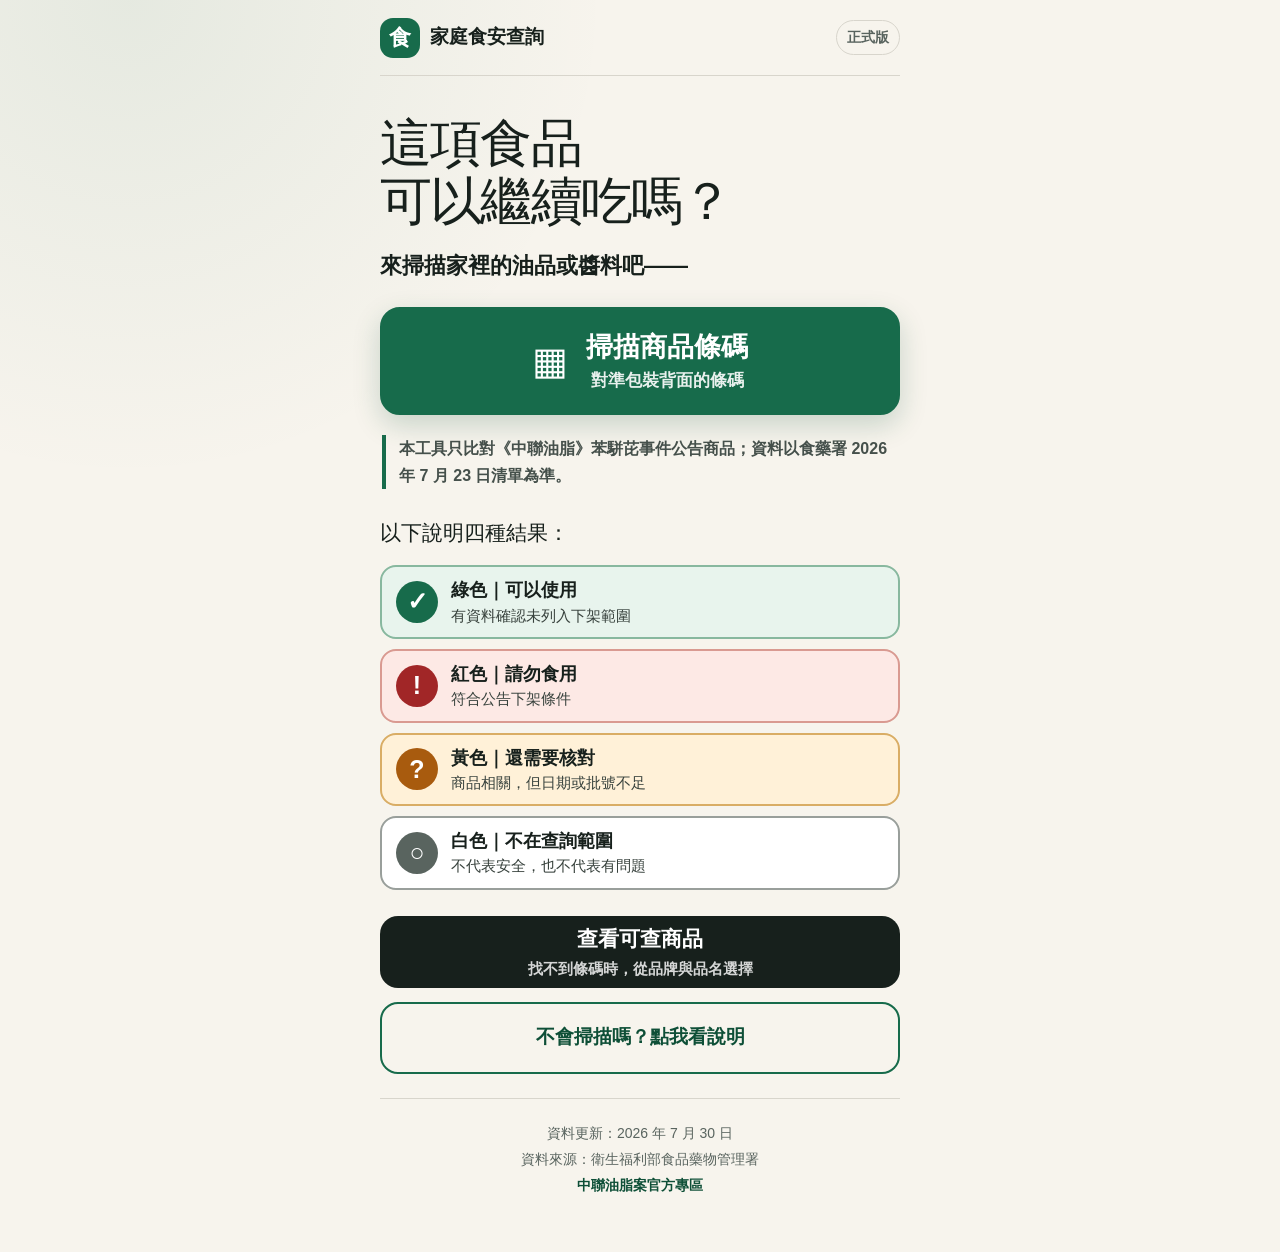
==== index.html @ 2a0c7e7b "Add files via upload" ====
<!doctype html>
<html lang="zh-Hant-TW">
  <head>
    <meta charset="UTF-8" />
    <meta name="viewport" content="width=device-width, initial-scale=1.0, viewport-fit=cover" />
    <meta name="theme-color" content="#176b4b" />
    <meta name="description" content="依食藥署公告資料核對中聯油脂事件相關家庭食品。" />
    <title>家庭食安查詢</title>
    <style>/*! tailwindcss v4.2.1 | MIT License | https://tailwindcss.com */
@layer properties{@supports (((-webkit-hyphens:none)) and (not (margin-trim:inline))) or ((-moz-orient:inline) and (not (color:rgb(from red r g b)))){*,:before,:after,::backdrop{--tw-blur:initial;--tw-brightness:initial;--tw-contrast:initial;--tw-grayscale:initial;--tw-hue-rotate:initial;--tw-invert:initial;--tw-opacity:initial;--tw-saturate:initial;--tw-sepia:initial;--tw-drop-shadow:initial;--tw-drop-shadow-color:initial;--tw-drop-shadow-alpha:100%;--tw-drop-shadow-size:initial}}}@layer theme{:root,:host{--font-sans:ui-sans-serif, system-ui, sans-serif, "Apple Color Emoji", "Segoe UI Emoji", "Segoe UI Symbol", "Noto Color Emoji";--font-mono:ui-monospace, SFMono-Regular, Menlo, Monaco, Consolas, "Liberation Mono", "Courier New", monospace;--spacing:.25rem;--default-font-family:var(--font-sans);--default-mono-font-family:var(--font-mono)}}@layer base{*,:after,:before,::backdrop{box-sizing:border-box;border:0 solid;margin:0;padding:0}::file-selector-button{box-sizing:border-box;border:0 solid;margin:0;padding:0}html,:host{-webkit-text-size-adjust:100%;tab-size:4;line-height:1.5;font-family:var(--default-font-family,ui-sans-serif, system-ui, sans-serif, "Apple Color Emoji", "Segoe UI Emoji", "Segoe UI Symbol", "Noto Color Emoji");font-feature-settings:var(--default-font-feature-settings,normal);font-variation-settings:var(--default-font-variation-settings,normal);-webkit-tap-highlight-color:transparent}hr{height:0;color:inherit;border-top-width:1px}abbr:where([title]){-webkit-text-decoration:underline dotted;text-decoration:underline dotted}h1,h2,h3,h4,h5,h6{font-size:inherit;font-weight:inherit}a{color:inherit;-webkit-text-decoration:inherit;-webkit-text-decoration:inherit;-webkit-text-decoration:inherit;-webkit-text-decoration:inherit;text-decoration:inherit}b,strong{font-weight:bolder}code,kbd,samp,pre{font-family:var(--default-mono-font-family,ui-monospace, SFMono-Regular, Menlo, Monaco, Consolas, "Liberation Mono", "Courier New", monospace);font-feature-settings:var(--default-mono-font-feature-settings,normal);font-variation-settings:var(--default-mono-font-variation-settings,normal);font-size:1em}small{font-size:80%}sub,sup{vertical-align:baseline;font-size:75%;line-height:0;position:relative}sub{bottom:-.25em}sup{top:-.5em}table{text-indent:0;border-color:inherit;border-collapse:collapse}:-moz-focusring{outline:auto}progress{vertical-align:baseline}summary{display:list-item}ol,ul,menu{list-style:none}img,svg,video,canvas,audio,iframe,embed,object{vertical-align:middle;display:block}img,video{max-width:100%;height:auto}button,input,select,optgroup,textarea{font:inherit;font-feature-settings:inherit;font-variation-settings:inherit;letter-spacing:inherit;color:inherit;opacity:1;background-color:#0000;border-radius:0}::file-selector-button{font:inherit;font-feature-settings:inherit;font-variation-settings:inherit;letter-spacing:inherit;color:inherit;opacity:1;background-color:#0000;border-radius:0}:where(select:is([multiple],[size])) optgroup{font-weight:bolder}:where(select:is([multiple],[size])) optgroup option{padding-inline-start:20px}::file-selector-button{margin-inline-end:4px}::placeholder{opacity:1}@supports (not ((-webkit-appearance:-apple-pay-button))) or (contain-intrinsic-size:1px){::placeholder{color:currentColor}@supports (color:color-mix(in lab, red, red)){::placeholder{color:color-mix(in oklab, currentcolor 50%, transparent)}}}textarea{resize:vertical}::-webkit-search-decoration{-webkit-appearance:none}::-webkit-date-and-time-value{min-height:1lh;text-align:inherit}::-webkit-datetime-edit{display:inline-flex}::-webkit-datetime-edit-fields-wrapper{padding:0}::-webkit-datetime-edit{padding-block:0}::-webkit-datetime-edit-year-field{padding-block:0}::-webkit-datetime-edit-month-field{padding-block:0}::-webkit-datetime-edit-day-field{padding-block:0}::-webkit-datetime-edit-hour-field{padding-block:0}::-webkit-datetime-edit-minute-field{padding-block:0}::-webkit-datetime-edit-second-field{padding-block:0}::-webkit-datetime-edit-millisecond-field{padding-block:0}::-webkit-datetime-edit-meridiem-field{padding-block:0}::-webkit-calendar-picker-indicator{line-height:1}:-moz-ui-invalid{box-shadow:none}button,input:where([type=button],[type=reset],[type=submit]){appearance:button}::file-selector-button{appearance:button}::-webkit-inner-spin-button{height:auto}::-webkit-outer-spin-button{height:auto}[hidden]:where(:not([hidden=until-found])){display:none!important}}@layer components;@layer utilities{.visible{visibility:visible}.fixed{position:fixed}.relative{position:relative}.start{inset-inline-start:var(--spacing)}.end{inset-inline-end:var(--spacing)}.contents{display:contents}.flex{display:flex}.hidden{display:none}.table{display:table}.grow{flex-grow:1}.resize{resize:both}.antialiased{-webkit-font-smoothing:antialiased;-moz-osx-font-smoothing:grayscale}.blur{--tw-blur:blur(8px);filter:var(--tw-blur,) var(--tw-brightness,) var(--tw-contrast,) var(--tw-grayscale,) var(--tw-hue-rotate,) var(--tw-invert,) var(--tw-saturate,) var(--tw-sepia,) var(--tw-drop-shadow,)}.invert{--tw-invert:invert(100%);filter:var(--tw-blur,) var(--tw-brightness,) var(--tw-contrast,) var(--tw-grayscale,) var(--tw-hue-rotate,) var(--tw-invert,) var(--tw-saturate,) var(--tw-sepia,) var(--tw-drop-shadow,)}}:root{--ink:#17201c;--muted:#59645f;--paper:#f7f4ed;--card:#fffdf9;--green:#176b4b;--green-dark:#0e4f37;--green-pale:#e8f4ed;--amber:#a85b0e;--amber-pale:#fff1d8;--red:#a12627;--red-pale:#fde9e5;--line:#d8d5cc}*{box-sizing:border-box}html{background:var(--paper)}body{background:radial-gradient(circle at 10% 0%, #176b4b14, transparent 30rem), var(--paper);color:var(--ink);margin:0;font-family:Arial,Noto Sans TC,PingFang TC,sans-serif}button,input{font:inherit}button{cursor:pointer}button:focus-visible,input:focus-visible,a:focus-visible{outline-offset:3px;outline:4px solid #f0b44d}.app-shell{width:min(100%,560px);min-height:100svh;margin:0 auto;padding:0 20px 32px}.topbar{border-bottom:1px solid var(--line);justify-content:space-between;align-items:center;min-height:76px;display:flex}.brand{color:var(--ink);background:0 0;border:0;align-items:center;gap:10px;padding:8px 0;font-size:19px;font-weight:800;display:flex}.brand-mark{background:var(--green);color:#fff;border-radius:13px;place-items:center;width:40px;height:40px;font-size:22px;display:grid}.version{border:1px solid var(--line);color:var(--muted);border-radius:999px;padding:6px 10px;font-size:14px;font-weight:700}.prototype-note{background:var(--amber-pale);color:#70400d;border-radius:12px;margin:14px 0 0;padding:12px 14px;font-size:15px;font-weight:700;line-height:1.5}.panel{padding:38px 0 24px}.panel h1{letter-spacing:-.035em;margin:0;font-size:clamp(36px,9vw,52px);line-height:1.12}.eyebrow,.step,.result-label{color:var(--green);letter-spacing:.08em;margin:0 0 12px;font-size:17px;font-weight:800}.lead,.instruction,.result-copy{color:var(--muted);margin:20px 0 30px;font-size:21px;line-height:1.65}.home-invite{color:var(--ink);margin:18px 0 22px;font-size:22px;font-weight:750;line-height:1.65}.search-action{border:3px solid var(--green);background:var(--green);color:#fff;border-radius:20px;justify-content:center;align-items:center;gap:18px;width:100%;min-height:92px;padding:18px 22px;display:flex;box-shadow:0 10px 28px #0e4f3733}.search-action:hover{background:var(--green-dark)}.search-action strong,.search-action small{display:block}.search-action strong{font-size:27px;line-height:1.45}.search-action small{opacity:.9;margin-top:2px;font-size:17px;font-weight:650;line-height:1.45}.search-icon{font-size:38px;line-height:1}.scope-note{border-left:4px solid var(--green);color:#45504b;margin:20px 2px 28px;padding-left:13px;font-size:16px;font-weight:650;line-height:1.7}.guide-title{margin:0 0 17px;font-size:21px;line-height:1.5}.status-guide{gap:10px;margin:0 0 26px;display:grid}.status-item{border:2px solid #0000;border-radius:16px;align-items:center;gap:13px;min-height:72px;padding:11px 14px;display:flex}.status-item p{margin:0}.status-item strong,.status-item small{display:block}.status-item strong{font-size:18px;line-height:1.35}.status-item small{color:#38423d;margin-top:3px;font-size:15px;line-height:1.35}.status-dot{color:#fff;border-radius:50%;flex:0 0 42px;place-items:center;height:42px;font-size:25px;font-weight:900;display:grid}.status-green{background:var(--green-pale);border-color:#88b89f}.status-green .status-dot{background:var(--green)}.status-red{background:var(--red-pale);border-color:#d99a91}.status-red .status-dot{background:var(--red)}.status-yellow{background:var(--amber-pale);border-color:#d9ad65}.status-yellow .status-dot{background:var(--amber)}.status-white{background:#fff;border-color:#999f9b}.status-white .status-dot{background:#59645f}.primary-action,.secondary-action,.catalog-action,.listen-button,.phone-button,.source-button{text-align:center;border-radius:18px;justify-content:center;align-items:center;width:100%;min-height:72px;font-weight:800;text-decoration:none;display:flex}.primary-action{background:var(--green);color:#fff;border:0;gap:17px;padding:15px 20px;box-shadow:0 10px 28px #0e4f3733}.primary-action:hover{background:var(--green-dark)}.primary-action:disabled{opacity:.45;cursor:not-allowed;box-shadow:none}.primary-action strong{font-size:24px;line-height:1.2;display:block}.primary-action small{opacity:.85;margin-top:4px;font-size:15px;font-weight:600;display:block}.action-icon{font-size:34px;line-height:1}.primary-action.compact{margin-top:18px;font-size:22px}.secondary-action{border:2px solid var(--green);color:var(--green-dark);background:0 0;margin-top:14px;font-size:19px}.catalog-action{background:var(--ink);color:#fff;border:0;flex-direction:column;gap:3px;margin-top:4px;font-size:21px}.catalog-action small{opacity:.82;font-size:15px;font-weight:600}.demo-box{background:#ffffff73;border:1px dashed #aba89f;border-radius:16px;margin-top:34px;padding:18px}.demo-box p{color:var(--muted);margin:0 0 12px;font-weight:700}.demo-box div{flex-wrap:wrap;gap:8px;display:flex}.demo-box button{border:1px solid var(--line);color:var(--ink);background:#fff;border-radius:999px;padding:9px 12px;font-size:15px;font-weight:700}.back-button{color:var(--green-dark);background:0 0;border:0;margin-bottom:20px;padding:8px 0;font-size:18px;font-weight:800}.scan-panel h1,.date-panel h1,.help-panel h1,.catalog-panel h1{font-size:38px}.scan-panel .instruction{margin:10px 0 20px;font-size:18px}.camera-frame{aspect-ratio:4/3;background:#101310;border-radius:22px;position:relative;overflow:hidden}.camera-frame video{object-fit:cover;width:100%;height:100%}.scan-guide{border:4px solid #fff;border-radius:16px;height:32%;position:absolute;top:34%;left:8%;right:8%;box-shadow:0 0 0 999px #0000003d}.manual-entry,.date-input{margin-top:24px;display:block}.manual-entry span,.date-input span{margin-bottom:9px;font-size:18px;font-weight:800;display:block}.manual-entry input,.date-input input{width:100%;min-height:64px;color:var(--ink);background:#fff;border:2px solid #858d88;border-radius:14px;padding:12px 14px;font-size:21px}.product-card{border:1px solid var(--line);background:var(--card);border-radius:18px;align-items:center;gap:18px;margin-top:26px;padding:18px;display:flex}.bottle{color:#613e00;background:#e6bb4f;border-radius:14px 14px 18px 18px;place-items:center;width:64px;height:84px;font-size:23px;font-weight:900;display:grid}.product-card div{flex-direction:column;gap:4px;display:flex}.product-card strong{color:var(--green);font-size:16px}.product-card b{font-size:20px}.product-card span:last-child{color:var(--muted)}.date-tip{color:var(--muted);font-size:17px;line-height:1.6}.date-callout{color:var(--amber);margin:14px 0 0;font-size:22px;font-weight:850;line-height:1.5}.catalog-list{gap:12px;display:grid}.catalog-list button{border:2px solid var(--line);min-height:86px;color:var(--ink);text-align:left;background:#fff;border-radius:17px;grid-template-columns:62px 1fr auto;align-items:center;gap:3px 12px;padding:14px 16px;display:grid}.catalog-list button:hover{border-color:var(--green)}.catalog-list .catalog-brand{background:var(--green-pale);color:var(--green-dark);border-radius:12px;grid-row:1/3;align-self:stretch;place-items:center;font-size:17px;font-weight:900;display:grid}.catalog-list strong{font-size:18px}.catalog-list span:not(.catalog-brand){color:var(--muted);font-size:16px}.catalog-list b{color:var(--green-dark);grid-area:1/3/3;font-size:15px}.coverage-note{background:var(--amber-pale);color:#70400d;border-radius:14px;margin:20px 0 0;padding:14px;font-size:16px;font-weight:700;line-height:1.6}.result-panel{text-align:center;border-radius:28px;margin-top:24px;padding:34px 24px 26px}.result-safe{background:var(--green-pale)}.result-recall{background:var(--red-pale)}.result-unknown{background:#fff;border:2px solid #999f9b}.result-symbol{background:var(--green);color:#fff;border-radius:50%;place-items:center;width:86px;height:86px;margin:0 auto 20px;font-size:56px;font-weight:900;display:grid}.result-recall .result-symbol{background:var(--red)}.result-unknown .result-symbol{background:#59645f}.result-label{margin-bottom:8px}.result-recall .result-label{color:var(--red)}.result-unknown .result-label{color:#4d5752}.result-panel h1{font-size:39px}.result-panel .unknown-result-title{letter-spacing:-.02em;text-wrap:balance;font-size:clamp(29px,7.4vw,36px);line-height:1.32}.result-copy{color:var(--ink);margin:16px auto 20px;font-size:19px}.result-product{background:#ffffffb8;border-radius:14px;flex-direction:column;gap:5px;padding:14px;font-size:16px;display:flex}.result-product span{color:var(--muted)}.listen-button,.phone-button{border:2px solid var(--ink);color:var(--ink);background:#fff;margin-top:18px;font-size:19px}.phone-button{background:var(--red);color:#fff;border:0}.source-button{border:2px solid var(--green);color:var(--green-dark);background:#fff;margin-top:12px;font-size:18px}.result-panel .secondary-action{background:#ffffff8c}.help-panel ol{margin:28px 0;padding:0;list-style:none}.help-panel li{border-bottom:1px solid var(--line);gap:16px;padding:19px 0;display:flex}.help-panel li>span{background:var(--green);color:#fff;border-radius:50%;flex:0 0 44px;place-items:center;height:44px;font-size:21px;font-weight:900;display:grid}.help-panel p{color:var(--muted);margin:0;font-size:17px;line-height:1.55}.help-panel strong{color:var(--ink);font-size:20px;display:block}footer{border-top:1px solid var(--line);color:var(--muted);text-align:center;flex-direction:column;gap:5px;padding:24px 0;font-size:14px;display:flex}footer a{color:var(--green-dark);font-weight:800}@media (width<=380px){.app-shell{padding-inline:14px}.version{display:none}.panel h1{font-size:34px}.result-panel .unknown-result-title{font-size:28px}}@media (prefers-reduced-motion:reduce){*{scroll-behavior:auto!important}}@property --tw-blur{syntax:"*";inherits:false}@property --tw-brightness{syntax:"*";inherits:false}@property --tw-contrast{syntax:"*";inherits:false}@property --tw-grayscale{syntax:"*";inherits:false}@property --tw-hue-rotate{syntax:"*";inherits:false}@property --tw-invert{syntax:"*";inherits:false}@property --tw-opacity{syntax:"*";inherits:false}@property --tw-saturate{syntax:"*";inherits:false}@property --tw-sepia{syntax:"*";inherits:false}@property --tw-drop-shadow{syntax:"*";inherits:false}@property --tw-drop-shadow-color{syntax:"*";inherits:false}@property --tw-drop-shadow-alpha{syntax:"<percentage>";inherits:false;initial-value:100%}@property --tw-drop-shadow-size{syntax:"*";inherits:false}
</style>
  </head>
  <body>
    <div id="root"></div>
    <script type="module">var e=Object.create,t=Object.defineProperty,n=Object.getOwnPropertyDescriptor,r=Object.getOwnPropertyNames,i=Object.getPrototypeOf,a=Object.prototype.hasOwnProperty,o=(e,t)=>()=>(t||(e((t={exports:{}}).exports,t),e=null),t.exports),s=(e,i,o,s)=>{if(i&&typeof i==`object`||typeof i==`function`)for(var c=r(i),l=0,u=c.length,d;l<u;l++)d=c[l],!a.call(e,d)&&d!==o&&t(e,d,{get:(e=>i[e]).bind(null,d),enumerable:!(s=n(i,d))||s.enumerable});return e},c=(n,r,a)=>(a=n==null?{}:e(i(n)),s(r||!n||!n.__esModule?t(a,`default`,{value:n,enumerable:!0}):a,n));(function(){let e=document.createElement(`link`).relList;if(e&&e.supports&&e.supports(`modulepreload`))return;for(let e of document.querySelectorAll(`link[rel="modulepreload"]`))n(e);new MutationObserver(e=>{for(let t of e)if(t.type===`childList`)for(let e of t.addedNodes)e.tagName===`LINK`&&e.rel===`modulepreload`&&n(e)}).observe(document,{childList:!0,subtree:!0});function t(e){let t={};return e.integrity&&(t.integrity=e.integrity),e.referrerPolicy&&(t.referrerPolicy=e.referrerPolicy),e.crossOrigin===`use-credentials`?t.credentials=`include`:e.crossOrigin===`anonymous`?t.credentials=`omit`:t.credentials=`same-origin`,t}function n(e){if(e.ep)return;e.ep=!0;let n=t(e);fetch(e.href,n)}})();var l=o((e=>{var t=Symbol.for(`react.transitional.element`),n=Symbol.for(`react.portal`),r=Symbol.for(`react.fragment`),i=Symbol.for(`react.strict_mode`),a=Symbol.for(`react.profiler`),o=Symbol.for(`react.consumer`),s=Symbol.for(`react.context`),c=Symbol.for(`react.forward_ref`),l=Symbol.for(`react.suspense`),u=Symbol.for(`react.memo`),d=Symbol.for(`react.lazy`),f=Symbol.for(`react.activity`),p=Symbol.iterator;function m(e){return typeof e!=`object`||!e?null:(e=p&&e[p]||e[`@@iterator`],typeof e==`function`?e:null)}var h={isMounted:function(){return!1},enqueueForceUpdate:function(){},enqueueReplaceState:function(){},enqueueSetState:function(){}},g=Object.assign,_={};function v(e,t,n){this.props=e,this.context=t,this.refs=_,this.updater=n||h}v.prototype.isReactComponent={},v.prototype.setState=function(e,t){if(typeof e!=`object`&&typeof e!=`function`&&e!=null)throw Error(`takes an object of state variables to update or a function which returns an object of state variables.`);this.updater.enqueueSetState(this,e,t,`setState`)},v.prototype.forceUpdate=function(e){this.updater.enqueueForceUpdate(this,e,`forceUpdate`)};function y(){}y.prototype=v.prototype;function b(e,t,n){this.props=e,this.context=t,this.refs=_,this.updater=n||h}var x=b.prototype=new y;x.constructor=b,g(x,v.prototype),x.isPureReactComponent=!0;var S=Array.isArray;function C(){}var w={H:null,A:null,T:null,S:null},ee=Object.prototype.hasOwnProperty;function T(e,n,r){var i=r.ref;return{$$typeof:t,type:e,key:n,ref:i===void 0?null:i,props:r}}function te(e,t){return T(e.type,t,e.props)}function E(e){return typeof e==`object`&&!!e&&e.$$typeof===t}function ne(e){var t={"=":`=0`,":":`=2`};return`$`+e.replace(/[=:]/g,function(e){return t[e]})}var re=/\/+/g;function ie(e,t){return typeof e==`object`&&e&&e.key!=null?ne(``+e.key):t.toString(36)}function ae(e){switch(e.status){case`fulfilled`:return e.value;case`rejected`:throw e.reason;default:switch(typeof e.status==`string`?e.then(C,C):(e.status=`pending`,e.then(function(t){e.status===`pending`&&(e.status=`fulfilled`,e.value=t)},function(t){e.status===`pending`&&(e.status=`rejected`,e.reason=t)})),e.status){case`fulfilled`:return e.value;case`rejected`:throw e.reason}}throw e}function D(e,r,i,a,o){var s=typeof e;(s===`undefined`||s===`boolean`)&&(e=null);var c=!1;if(e===null)c=!0;else switch(s){case`bigint`:case`string`:case`number`:c=!0;break;case`object`:switch(e.$$typeof){case t:case n:c=!0;break;case d:return c=e._init,D(c(e._payload),r,i,a,o)}}if(c)return o=o(e),c=a===``?`.`+ie(e,0):a,S(o)?(i=``,c!=null&&(i=c.replace(re,`$&/`)+`/`),D(o,r,i,``,function(e){return e})):o!=null&&(E(o)&&(o=te(o,i+(o.key==null||e&&e.key===o.key?``:(``+o.key).replace(re,`$&/`)+`/`)+c)),r.push(o)),1;c=0;var l=a===``?`.`:a+`:`;if(S(e))for(var u=0;u<e.length;u++)a=e[u],s=l+ie(a,u),c+=D(a,r,i,s,o);else if(u=m(e),typeof u==`function`)for(e=u.call(e),u=0;!(a=e.next()).done;)a=a.value,s=l+ie(a,u++),c+=D(a,r,i,s,o);else if(s===`object`){if(typeof e.then==`function`)return D(ae(e),r,i,a,o);throw r=String(e),Error(`Objects are not valid as a React child (found: `+(r===`[object Object]`?`object with keys {`+Object.keys(e).join(`, `)+`}`:r)+`). If you meant to render a collection of children, use an array instead.`)}return c}function oe(e,t,n){if(e==null)return e;var r=[],i=0;return D(e,r,``,``,function(e){return t.call(n,e,i++)}),r}function se(e){if(e._status===-1){var t=e._result;t=t(),t.then(function(t){(e._status===0||e._status===-1)&&(e._status=1,e._result=t)},function(t){(e._status===0||e._status===-1)&&(e._status=2,e._result=t)}),e._status===-1&&(e._status=0,e._result=t)}if(e._status===1)return e._result.default;throw e._result}var O=typeof reportError==`function`?reportError:function(e){if(typeof window==`object`&&typeof window.ErrorEvent==`function`){var t=new window.ErrorEvent(`error`,{bubbles:!0,cancelable:!0,message:typeof e==`object`&&e&&typeof e.message==`string`?String(e.message):String(e),error:e});if(!window.dispatchEvent(t))return}else if(typeof process==`object`&&typeof process.emit==`function`){process.emit(`uncaughtException`,e);return}console.error(e)},k={map:oe,forEach:function(e,t,n){oe(e,function(){t.apply(this,arguments)},n)},count:function(e){var t=0;return oe(e,function(){t++}),t},toArray:function(e){return oe(e,function(e){return e})||[]},only:function(e){if(!E(e))throw Error(`React.Children.only expected to receive a single React element child.`);return e}};e.Activity=f,e.Children=k,e.Component=v,e.Fragment=r,e.Profiler=a,e.PureComponent=b,e.StrictMode=i,e.Suspense=l,e.__CLIENT_INTERNALS_DO_NOT_USE_OR_WARN_USERS_THEY_CANNOT_UPGRADE=w,e.__COMPILER_RUNTIME={__proto__:null,c:function(e){return w.H.useMemoCache(e)}},e.cache=function(e){return function(){return e.apply(null,arguments)}},e.cacheSignal=function(){return null},e.cloneElement=function(e,t,n){if(e==null)throw Error(`The argument must be a React element, but you passed `+e+`.`);var r=g({},e.props),i=e.key;if(t!=null)for(a in t.key!==void 0&&(i=``+t.key),t)!ee.call(t,a)||a===`key`||a===`__self`||a===`__source`||a===`ref`&&t.ref===void 0||(r[a]=t[a]);var a=arguments.length-2;if(a===1)r.children=n;else if(1<a){for(var o=Array(a),s=0;s<a;s++)o[s]=arguments[s+2];r.children=o}return T(e.type,i,r)},e.createContext=function(e){return e={$$typeof:s,_currentValue:e,_currentValue2:e,_threadCount:0,Provider:null,Consumer:null},e.Provider=e,e.Consumer={$$typeof:o,_context:e},e},e.createElement=function(e,t,n){var r,i={},a=null;if(t!=null)for(r in t.key!==void 0&&(a=``+t.key),t)ee.call(t,r)&&r!==`key`&&r!==`__self`&&r!==`__source`&&(i[r]=t[r]);var o=arguments.length-2;if(o===1)i.children=n;else if(1<o){for(var s=Array(o),c=0;c<o;c++)s[c]=arguments[c+2];i.children=s}if(e&&e.defaultProps)for(r in o=e.defaultProps,o)i[r]===void 0&&(i[r]=o[r]);return T(e,a,i)},e.createRef=function(){return{current:null}},e.forwardRef=function(e){return{$$typeof:c,render:e}},e.isValidElement=E,e.lazy=function(e){return{$$typeof:d,_payload:{_status:-1,_result:e},_init:se}},e.memo=function(e,t){return{$$typeof:u,type:e,compare:t===void 0?null:t}},e.startTransition=function(e){var t=w.T,n={};w.T=n;try{var r=e(),i=w.S;i!==null&&i(n,r),typeof r==`object`&&r&&typeof r.then==`function`&&r.then(C,O)}catch(e){O(e)}finally{t!==null&&n.types!==null&&(t.types=n.types),w.T=t}},e.unstable_useCacheRefresh=function(){return w.H.useCacheRefresh()},e.use=function(e){return w.H.use(e)},e.useActionState=function(e,t,n){return w.H.useActionState(e,t,n)},e.useCallback=function(e,t){return w.H.useCallback(e,t)},e.useContext=function(e){return w.H.useContext(e)},e.useDebugValue=function(){},e.useDeferredValue=function(e,t){return w.H.useDeferredValue(e,t)},e.useEffect=function(e,t){return w.H.useEffect(e,t)},e.useEffectEvent=function(e){return w.H.useEffectEvent(e)},e.useId=function(){return w.H.useId()},e.useImperativeHandle=function(e,t,n){return w.H.useImperativeHandle(e,t,n)},e.useInsertionEffect=function(e,t){return w.H.useInsertionEffect(e,t)},e.useLayoutEffect=function(e,t){return w.H.useLayoutEffect(e,t)},e.useMemo=function(e,t){return w.H.useMemo(e,t)},e.useOptimistic=function(e,t){return w.H.useOptimistic(e,t)},e.useReducer=function(e,t,n){return w.H.useReducer(e,t,n)},e.useRef=function(e){return w.H.useRef(e)},e.useState=function(e){return w.H.useState(e)},e.useSyncExternalStore=function(e,t,n){return w.H.useSyncExternalStore(e,t,n)},e.useTransition=function(){return w.H.useTransition()},e.version=`19.2.6`})),u=o(((e,t)=>{t.exports=l()})),d=o((e=>{function t(e,t){var n=e.length;e.push(t);a:for(;0<n;){var r=n-1>>>1,a=e[r];if(0<i(a,t))e[r]=t,e[n]=a,n=r;else break a}}function n(e){return e.length===0?null:e[0]}function r(e){if(e.length===0)return null;var t=e[0],n=e.pop();if(n!==t){e[0]=n;a:for(var r=0,a=e.length,o=a>>>1;r<o;){var s=2*(r+1)-1,c=e[s],l=s+1,u=e[l];if(0>i(c,n))l<a&&0>i(u,c)?(e[r]=u,e[l]=n,r=l):(e[r]=c,e[s]=n,r=s);else if(l<a&&0>i(u,n))e[r]=u,e[l]=n,r=l;else break a}}return t}function i(e,t){var n=e.sortIndex-t.sortIndex;return n===0?e.id-t.id:n}if(e.unstable_now=void 0,typeof performance==`object`&&typeof performance.now==`function`){var a=performance;e.unstable_now=function(){return a.now()}}else{var o=Date,s=o.now();e.unstable_now=function(){return o.now()-s}}var c=[],l=[],u=1,d=null,f=3,p=!1,m=!1,h=!1,g=!1,_=typeof setTimeout==`function`?setTimeout:null,v=typeof clearTimeout==`function`?clearTimeout:null,y=typeof setImmediate<`u`?setImmediate:null;function b(e){for(var i=n(l);i!==null;){if(i.callback===null)r(l);else if(i.startTime<=e)r(l),i.sortIndex=i.expirationTime,t(c,i);else break;i=n(l)}}function x(e){if(h=!1,b(e),!m)if(n(c)!==null)m=!0,S||(S=!0,E());else{var t=n(l);t!==null&&ie(x,t.startTime-e)}}var S=!1,C=-1,w=5,ee=-1;function T(){return g?!0:!(e.unstable_now()-ee<w)}function te(){if(g=!1,S){var t=e.unstable_now();ee=t;var i=!0;try{a:{m=!1,h&&(h=!1,v(C),C=-1),p=!0;var a=f;try{b:{for(b(t),d=n(c);d!==null&&!(d.expirationTime>t&&T());){var o=d.callback;if(typeof o==`function`){d.callback=null,f=d.priorityLevel;var s=o(d.expirationTime<=t);if(t=e.unstable_now(),typeof s==`function`){d.callback=s,b(t),i=!0;break b}d===n(c)&&r(c),b(t)}else r(c);d=n(c)}if(d!==null)i=!0;else{var u=n(l);u!==null&&ie(x,u.startTime-t),i=!1}}break a}finally{d=null,f=a,p=!1}i=void 0}}finally{i?E():S=!1}}}var E;if(typeof y==`function`)E=function(){y(te)};else if(typeof MessageChannel<`u`){var ne=new MessageChannel,re=ne.port2;ne.port1.onmessage=te,E=function(){re.postMessage(null)}}else E=function(){_(te,0)};function ie(t,n){C=_(function(){t(e.unstable_now())},n)}e.unstable_IdlePriority=5,e.unstable_ImmediatePriority=1,e.unstable_LowPriority=4,e.unstable_NormalPriority=3,e.unstable_Profiling=null,e.unstable_UserBlockingPriority=2,e.unstable_cancelCallback=function(e){e.callback=null},e.unstable_forceFrameRate=function(e){0>e||125<e?console.error(`forceFrameRate takes a positive int between 0 and 125, forcing frame rates higher than 125 fps is not supported`):w=0<e?Math.floor(1e3/e):5},e.unstable_getCurrentPriorityLevel=function(){return f},e.unstable_next=function(e){switch(f){case 1:case 2:case 3:var t=3;break;default:t=f}var n=f;f=t;try{return e()}finally{f=n}},e.unstable_requestPaint=function(){g=!0},e.unstable_runWithPriority=function(e,t){switch(e){case 1:case 2:case 3:case 4:case 5:break;default:e=3}var n=f;f=e;try{return t()}finally{f=n}},e.unstable_scheduleCallback=function(r,i,a){var o=e.unstable_now();switch(typeof a==`object`&&a?(a=a.delay,a=typeof a==`number`&&0<a?o+a:o):a=o,r){case 1:var s=-1;break;case 2:s=250;break;case 5:s=1073741823;break;case 4:s=1e4;break;default:s=5e3}return s=a+s,r={id:u++,callback:i,priorityLevel:r,startTime:a,expirationTime:s,sortIndex:-1},a>o?(r.sortIndex=a,t(l,r),n(c)===null&&r===n(l)&&(h?(v(C),C=-1):h=!0,ie(x,a-o))):(r.sortIndex=s,t(c,r),m||p||(m=!0,S||(S=!0,E()))),r},e.unstable_shouldYield=T,e.unstable_wrapCallback=function(e){var t=f;return function(){var n=f;f=t;try{return e.apply(this,arguments)}finally{f=n}}}})),f=o(((e,t)=>{t.exports=d()})),p=o((e=>{var t=u();function n(e){var t=`https://react.dev/errors/`+e;if(1<arguments.length){t+=`?args[]=`+encodeURIComponent(arguments[1]);for(var n=2;n<arguments.length;n++)t+=`&args[]=`+encodeURIComponent(arguments[n])}return`Minified React error #`+e+`; visit `+t+` for the full message or use the non-minified dev environment for full errors and additional helpful warnings.`}function r(){}var i={d:{f:r,r:function(){throw Error(n(522))},D:r,C:r,L:r,m:r,X:r,S:r,M:r},p:0,findDOMNode:null},a=Symbol.for(`react.portal`);function o(e,t,n){var r=3<arguments.length&&arguments[3]!==void 0?arguments[3]:null;return{$$typeof:a,key:r==null?null:``+r,children:e,containerInfo:t,implementation:n}}var s=t.__CLIENT_INTERNALS_DO_NOT_USE_OR_WARN_USERS_THEY_CANNOT_UPGRADE;function c(e,t){if(e===`font`)return``;if(typeof t==`string`)return t===`use-credentials`?t:``}e.__DOM_INTERNALS_DO_NOT_USE_OR_WARN_USERS_THEY_CANNOT_UPGRADE=i,e.createPortal=function(e,t){var r=2<arguments.length&&arguments[2]!==void 0?arguments[2]:null;if(!t||t.nodeType!==1&&t.nodeType!==9&&t.nodeType!==11)throw Error(n(299));return o(e,t,null,r)},e.flushSync=function(e){var t=s.T,n=i.p;try{if(s.T=null,i.p=2,e)return e()}finally{s.T=t,i.p=n,i.d.f()}},e.preconnect=function(e,t){typeof e==`string`&&(t?(t=t.crossOrigin,t=typeof t==`string`?t===`use-credentials`?t:``:void 0):t=null,i.d.C(e,t))},e.prefetchDNS=function(e){typeof e==`string`&&i.d.D(e)},e.preinit=function(e,t){if(typeof e==`string`&&t&&typeof t.as==`string`){var n=t.as,r=c(n,t.crossOrigin),a=typeof t.integrity==`string`?t.integrity:void 0,o=typeof t.fetchPriority==`string`?t.fetchPriority:void 0;n===`style`?i.d.S(e,typeof t.precedence==`string`?t.precedence:void 0,{crossOrigin:r,integrity:a,fetchPriority:o}):n===`script`&&i.d.X(e,{crossOrigin:r,integrity:a,fetchPriority:o,nonce:typeof t.nonce==`string`?t.nonce:void 0})}},e.preinitModule=function(e,t){if(typeof e==`string`)if(typeof t==`object`&&t){if(t.as==null||t.as===`script`){var n=c(t.as,t.crossOrigin);i.d.M(e,{crossOrigin:n,integrity:typeof t.integrity==`string`?t.integrity:void 0,nonce:typeof t.nonce==`string`?t.nonce:void 0})}}else t??i.d.M(e)},e.preload=function(e,t){if(typeof e==`string`&&typeof t==`object`&&t&&typeof t.as==`string`){var n=t.as,r=c(n,t.crossOrigin);i.d.L(e,n,{crossOrigin:r,integrity:typeof t.integrity==`string`?t.integrity:void 0,nonce:typeof t.nonce==`string`?t.nonce:void 0,type:typeof t.type==`string`?t.type:void 0,fetchPriority:typeof t.fetchPriority==`string`?t.fetchPriority:void 0,referrerPolicy:typeof t.referrerPolicy==`string`?t.referrerPolicy:void 0,imageSrcSet:typeof t.imageSrcSet==`string`?t.imageSrcSet:void 0,imageSizes:typeof t.imageSizes==`string`?t.imageSizes:void 0,media:typeof t.media==`string`?t.media:void 0})}},e.preloadModule=function(e,t){if(typeof e==`string`)if(t){var n=c(t.as,t.crossOrigin);i.d.m(e,{as:typeof t.as==`string`&&t.as!==`script`?t.as:void 0,crossOrigin:n,integrity:typeof t.integrity==`string`?t.integrity:void 0})}else i.d.m(e)},e.requestFormReset=function(e){i.d.r(e)},e.unstable_batchedUpdates=function(e,t){return e(t)},e.useFormState=function(e,t,n){return s.H.useFormState(e,t,n)},e.useFormStatus=function(){return s.H.useHostTransitionStatus()},e.version=`19.2.6`})),m=o(((e,t)=>{function n(){if(!(typeof __REACT_DEVTOOLS_GLOBAL_HOOK__>`u`||typeof __REACT_DEVTOOLS_GLOBAL_HOOK__.checkDCE!=`function`))try{__REACT_DEVTOOLS_GLOBAL_HOOK__.checkDCE(n)}catch(e){console.error(e)}}n(),t.exports=p()})),h=o((e=>{var t=f(),n=u(),r=m();function i(e){var t=`https://react.dev/errors/`+e;if(1<arguments.length){t+=`?args[]=`+encodeURIComponent(arguments[1]);for(var n=2;n<arguments.length;n++)t+=`&args[]=`+encodeURIComponent(arguments[n])}return`Minified React error #`+e+`; visit `+t+` for the full message or use the non-minified dev environment for full errors and additional helpful warnings.`}function a(e){return!(!e||e.nodeType!==1&&e.nodeType!==9&&e.nodeType!==11)}function o(e){var t=e,n=e;if(e.alternate)for(;t.return;)t=t.return;else{e=t;do t=e,t.flags&4098&&(n=t.return),e=t.return;while(e)}return t.tag===3?n:null}function s(e){if(e.tag===13){var t=e.memoizedState;if(t===null&&(e=e.alternate,e!==null&&(t=e.memoizedState)),t!==null)return t.dehydrated}return null}function c(e){if(e.tag===31){var t=e.memoizedState;if(t===null&&(e=e.alternate,e!==null&&(t=e.memoizedState)),t!==null)return t.dehydrated}return null}function l(e){if(o(e)!==e)throw Error(i(188))}function d(e){var t=e.alternate;if(!t){if(t=o(e),t===null)throw Error(i(188));return t===e?e:null}for(var n=e,r=t;;){var a=n.return;if(a===null)break;var s=a.alternate;if(s===null){if(r=a.return,r!==null){n=r;continue}break}if(a.child===s.child){for(s=a.child;s;){if(s===n)return l(a),e;if(s===r)return l(a),t;s=s.sibling}throw Error(i(188))}if(n.return!==r.return)n=a,r=s;else{for(var c=!1,u=a.child;u;){if(u===n){c=!0,n=a,r=s;break}if(u===r){c=!0,r=a,n=s;break}u=u.sibling}if(!c){for(u=s.child;u;){if(u===n){c=!0,n=s,r=a;break}if(u===r){c=!0,r=s,n=a;break}u=u.sibling}if(!c)throw Error(i(189))}}if(n.alternate!==r)throw Error(i(190))}if(n.tag!==3)throw Error(i(188));return n.stateNode.current===n?e:t}function p(e){var t=e.tag;if(t===5||t===26||t===27||t===6)return e;for(e=e.child;e!==null;){if(t=p(e),t!==null)return t;e=e.sibling}return null}var h=Object.assign,g=Symbol.for(`react.element`),_=Symbol.for(`react.transitional.element`),v=Symbol.for(`react.portal`),y=Symbol.for(`react.fragment`),b=Symbol.for(`react.strict_mode`),x=Symbol.for(`react.profiler`),S=Symbol.for(`react.consumer`),C=Symbol.for(`react.context`),w=Symbol.for(`react.forward_ref`),ee=Symbol.for(`react.suspense`),T=Symbol.for(`react.suspense_list`),te=Symbol.for(`react.memo`),E=Symbol.for(`react.lazy`),ne=Symbol.for(`react.activity`),re=Symbol.for(`react.memo_cache_sentinel`),ie=Symbol.iterator;function ae(e){return typeof e!=`object`||!e?null:(e=ie&&e[ie]||e[`@@iterator`],typeof e==`function`?e:null)}var D=Symbol.for(`react.client.reference`);function oe(e){if(e==null)return null;if(typeof e==`function`)return e.$$typeof===D?null:e.displayName||e.name||null;if(typeof e==`string`)return e;switch(e){case y:return`Fragment`;case x:return`Profiler`;case b:return`StrictMode`;case ee:return`Suspense`;case T:return`SuspenseList`;case ne:return`Activity`}if(typeof e==`object`)switch(e.$$typeof){case v:return`Portal`;case C:return e.displayName||`Context`;case S:return(e._context.displayName||`Context`)+`.Consumer`;case w:var t=e.render;return e=e.displayName,e||=(e=t.displayName||t.name||``,e===``?`ForwardRef`:`ForwardRef(`+e+`)`),e;case te:return t=e.displayName||null,t===null?oe(e.type)||`Memo`:t;case E:t=e._payload,e=e._init;try{return oe(e(t))}catch{}}return null}var se=Array.isArray,O=n.__CLIENT_INTERNALS_DO_NOT_USE_OR_WARN_USERS_THEY_CANNOT_UPGRADE,k=r.__DOM_INTERNALS_DO_NOT_USE_OR_WARN_USERS_THEY_CANNOT_UPGRADE,ce={pending:!1,data:null,method:null,action:null},le=[],A=-1;function ue(e){return{current:e}}function de(e){0>A||(e.current=le[A],le[A]=null,A--)}function j(e,t){A++,le[A]=e.current,e.current=t}var fe=ue(null),M=ue(null),pe=ue(null),me=ue(null);function he(e,t){switch(j(pe,t),j(M,e),j(fe,null),t.nodeType){case 9:case 11:e=(e=t.documentElement)&&(e=e.namespaceURI)?Vd(e):0;break;default:if(e=t.tagName,t=t.namespaceURI)t=Vd(t),e=Hd(t,e);else switch(e){case`svg`:e=1;break;case`math`:e=2;break;default:e=0}}de(fe),j(fe,e)}function ge(){de(fe),de(M),de(pe)}function _e(e){e.memoizedState!==null&&j(me,e);var t=fe.current,n=Hd(t,e.type);t!==n&&(j(M,e),j(fe,n))}function ve(e){M.current===e&&(de(fe),de(M)),me.current===e&&(de(me),Qf._currentValue=ce)}var N,P;function ye(e){if(N===void 0)try{throw Error()}catch(e){var t=e.stack.trim().match(/\n( *(at )?)/);N=t&&t[1]||``,P=-1<e.stack.indexOf(`
    at`)?` (<anonymous>)`:-1<e.stack.indexOf(`@`)?`@unknown:0:0`:``}return`
`+N+e+P}var be=!1;function F(e,t){if(!e||be)return``;be=!0;var n=Error.prepareStackTrace;Error.prepareStackTrace=void 0;try{var r={DetermineComponentFrameRoot:function(){try{if(t){var n=function(){throw Error()};if(Object.defineProperty(n.prototype,`props`,{set:function(){throw Error()}}),typeof Reflect==`object`&&Reflect.construct){try{Reflect.construct(n,[])}catch(e){var r=e}Reflect.construct(e,[],n)}else{try{n.call()}catch(e){r=e}e.call(n.prototype)}}else{try{throw Error()}catch(e){r=e}(n=e())&&typeof n.catch==`function`&&n.catch(function(){})}}catch(e){if(e&&r&&typeof e.stack==`string`)return[e.stack,r.stack]}return[null,null]}};r.DetermineComponentFrameRoot.displayName=`DetermineComponentFrameRoot`;var i=Object.getOwnPropertyDescriptor(r.DetermineComponentFrameRoot,`name`);i&&i.configurable&&Object.defineProperty(r.DetermineComponentFrameRoot,`name`,{value:`DetermineComponentFrameRoot`});var a=r.DetermineComponentFrameRoot(),o=a[0],s=a[1];if(o&&s){var c=o.split(`
`),l=s.split(`
`);for(i=r=0;r<c.length&&!c[r].includes(`DetermineComponentFrameRoot`);)r++;for(;i<l.length&&!l[i].includes(`DetermineComponentFrameRoot`);)i++;if(r===c.length||i===l.length)for(r=c.length-1,i=l.length-1;1<=r&&0<=i&&c[r]!==l[i];)i--;for(;1<=r&&0<=i;r--,i--)if(c[r]!==l[i]){if(r!==1||i!==1)do if(r--,i--,0>i||c[r]!==l[i]){var u=`
`+c[r].replace(` at new `,` at `);return e.displayName&&u.includes(`<anonymous>`)&&(u=u.replace(`<anonymous>`,e.displayName)),u}while(1<=r&&0<=i);break}}}finally{be=!1,Error.prepareStackTrace=n}return(n=e?e.displayName||e.name:``)?ye(n):``}function xe(e,t){switch(e.tag){case 26:case 27:case 5:return ye(e.type);case 16:return ye(`Lazy`);case 13:return e.child!==t&&t!==null?ye(`Suspense Fallback`):ye(`Suspense`);case 19:return ye(`SuspenseList`);case 0:case 15:return F(e.type,!1);case 11:return F(e.type.render,!1);case 1:return F(e.type,!0);case 31:return ye(`Activity`);default:return``}}function Se(e){try{var t=``,n=null;do t+=xe(e,n),n=e,e=e.return;while(e);return t}catch(e){return`
Error generating stack: `+e.message+`
`+e.stack}}var Ce=Object.prototype.hasOwnProperty,we=t.unstable_scheduleCallback,Te=t.unstable_cancelCallback,Ee=t.unstable_shouldYield,De=t.unstable_requestPaint,Oe=t.unstable_now,ke=t.unstable_getCurrentPriorityLevel,Ae=t.unstable_ImmediatePriority,je=t.unstable_UserBlockingPriority,Me=t.unstable_NormalPriority,Ne=t.unstable_LowPriority,Pe=t.unstable_IdlePriority,Fe=t.log,Ie=t.unstable_setDisableYieldValue,I=null,Le=null;function Re(e){if(typeof Fe==`function`&&Ie(e),Le&&typeof Le.setStrictMode==`function`)try{Le.setStrictMode(I,e)}catch{}}var ze=Math.clz32?Math.clz32:He,Be=Math.log,Ve=Math.LN2;function He(e){return e>>>=0,e===0?32:31-(Be(e)/Ve|0)|0}var Ue=256,We=262144,Ge=4194304;function Ke(e){var t=e&42;if(t!==0)return t;switch(e&-e){case 1:return 1;case 2:return 2;case 4:return 4;case 8:return 8;case 16:return 16;case 32:return 32;case 64:return 64;case 128:return 128;case 256:case 512:case 1024:case 2048:case 4096:case 8192:case 16384:case 32768:case 65536:case 131072:return e&261888;case 262144:case 524288:case 1048576:case 2097152:return e&3932160;case 4194304:case 8388608:case 16777216:case 33554432:return e&62914560;case 67108864:return 67108864;case 134217728:return 134217728;case 268435456:return 268435456;case 536870912:return 536870912;case 1073741824:return 0;default:return e}}function qe(e,t,n){var r=e.pendingLanes;if(r===0)return 0;var i=0,a=e.suspendedLanes,o=e.pingedLanes;e=e.warmLanes;var s=r&134217727;return s===0?(s=r&~a,s===0?o===0?n||(n=r&~e,n!==0&&(i=Ke(n))):i=Ke(o):i=Ke(s)):(r=s&~a,r===0?(o&=s,o===0?n||(n=s&~e,n!==0&&(i=Ke(n))):i=Ke(o)):i=Ke(r)),i===0?0:t!==0&&t!==i&&(t&a)===0&&(a=i&-i,n=t&-t,a>=n||a===32&&n&4194048)?t:i}function Je(e,t){return(e.pendingLanes&~(e.suspendedLanes&~e.pingedLanes)&t)===0}function Ye(e,t){switch(e){case 1:case 2:case 4:case 8:case 64:return t+250;case 16:case 32:case 128:case 256:case 512:case 1024:case 2048:case 4096:case 8192:case 16384:case 32768:case 65536:case 131072:case 262144:case 524288:case 1048576:case 2097152:return t+5e3;case 4194304:case 8388608:case 16777216:case 33554432:return-1;case 67108864:case 134217728:case 268435456:case 536870912:case 1073741824:return-1;default:return-1}}function Xe(){var e=Ge;return Ge<<=1,!(Ge&62914560)&&(Ge=4194304),e}function Ze(e){for(var t=[],n=0;31>n;n++)t.push(e);return t}function Qe(e,t){e.pendingLanes|=t,t!==268435456&&(e.suspendedLanes=0,e.pingedLanes=0,e.warmLanes=0)}function L(e,t,n,r,i,a){var o=e.pendingLanes;e.pendingLanes=n,e.suspendedLanes=0,e.pingedLanes=0,e.warmLanes=0,e.expiredLanes&=n,e.entangledLanes&=n,e.errorRecoveryDisabledLanes&=n,e.shellSuspendCounter=0;var s=e.entanglements,c=e.expirationTimes,l=e.hiddenUpdates;for(n=o&~n;0<n;){var u=31-ze(n),d=1<<u;s[u]=0,c[u]=-1;var f=l[u];if(f!==null)for(l[u]=null,u=0;u<f.length;u++){var p=f[u];p!==null&&(p.lane&=-536870913)}n&=~d}r!==0&&$e(e,r,0),a!==0&&i===0&&e.tag!==0&&(e.suspendedLanes|=a&~(o&~t))}function $e(e,t,n){e.pendingLanes|=t,e.suspendedLanes&=~t;var r=31-ze(t);e.entangledLanes|=t,e.entanglements[r]=e.entanglements[r]|1073741824|n&261930}function R(e,t){var n=e.entangledLanes|=t;for(e=e.entanglements;n;){var r=31-ze(n),i=1<<r;i&t|e[r]&t&&(e[r]|=t),n&=~i}}function et(e,t){var n=t&-t;return n=n&42?1:tt(n),(n&(e.suspendedLanes|t))===0?n:0}function tt(e){switch(e){case 2:e=1;break;case 8:e=4;break;case 32:e=16;break;case 256:case 512:case 1024:case 2048:case 4096:case 8192:case 16384:case 32768:case 65536:case 131072:case 262144:case 524288:case 1048576:case 2097152:case 4194304:case 8388608:case 16777216:case 33554432:e=128;break;case 268435456:e=134217728;break;default:e=0}return e}function nt(e){return e&=-e,2<e?8<e?e&134217727?32:268435456:8:2}function rt(){var e=k.p;return e===0?(e=window.event,e===void 0?32:mp(e.type)):e}function it(e,t){var n=k.p;try{return k.p=e,t()}finally{k.p=n}}var at=Math.random().toString(36).slice(2),ot=`__reactFiber$`+at,st=`__reactProps$`+at,ct=`__reactContainer$`+at,lt=`__reactEvents$`+at,ut=`__reactListeners$`+at,dt=`__reactHandles$`+at,ft=`__reactResources$`+at,pt=`__reactMarker$`+at;function mt(e){delete e[ot],delete e[st],delete e[lt],delete e[ut],delete e[dt]}function ht(e){var t=e[ot];if(t)return t;for(var n=e.parentNode;n;){if(t=n[ct]||n[ot]){if(n=t.alternate,t.child!==null||n!==null&&n.child!==null)for(e=df(e);e!==null;){if(n=e[ot])return n;e=df(e)}return t}e=n,n=e.parentNode}return null}function gt(e){if(e=e[ot]||e[ct]){var t=e.tag;if(t===5||t===6||t===13||t===31||t===26||t===27||t===3)return e}return null}function _t(e){var t=e.tag;if(t===5||t===26||t===27||t===6)return e.stateNode;throw Error(i(33))}function vt(e){var t=e[ft];return t||=e[ft]={hoistableStyles:new Map,hoistableScripts:new Map},t}function yt(e){e[pt]=!0}var bt=new Set,xt={};function St(e,t){Ct(e,t),Ct(e+`Capture`,t)}function Ct(e,t){for(xt[e]=t,e=0;e<t.length;e++)bt.add(t[e])}var wt=RegExp(`^[:A-Z_a-z\\u00C0-\\u00D6\\u00D8-\\u00F6\\u00F8-\\u02FF\\u0370-\\u037D\\u037F-\\u1FFF\\u200C-\\u200D\\u2070-\\u218F\\u2C00-\\u2FEF\\u3001-\\uD7FF\\uF900-\\uFDCF\\uFDF0-\\uFFFD][:A-Z_a-z\\u00C0-\\u00D6\\u00D8-\\u00F6\\u00F8-\\u02FF\\u0370-\\u037D\\u037F-\\u1FFF\\u200C-\\u200D\\u2070-\\u218F\\u2C00-\\u2FEF\\u3001-\\uD7FF\\uF900-\\uFDCF\\uFDF0-\\uFFFD\\-.0-9\\u00B7\\u0300-\\u036F\\u203F-\\u2040]*$`),Tt={},Et={};function Dt(e){return Ce.call(Et,e)?!0:Ce.call(Tt,e)?!1:wt.test(e)?Et[e]=!0:(Tt[e]=!0,!1)}function Ot(e,t,n){if(Dt(t))if(n===null)e.removeAttribute(t);else{switch(typeof n){case`undefined`:case`function`:case`symbol`:e.removeAttribute(t);return;case`boolean`:var r=t.toLowerCase().slice(0,5);if(r!==`data-`&&r!==`aria-`){e.removeAttribute(t);return}}e.setAttribute(t,``+n)}}function kt(e,t,n){if(n===null)e.removeAttribute(t);else{switch(typeof n){case`undefined`:case`function`:case`symbol`:case`boolean`:e.removeAttribute(t);return}e.setAttribute(t,``+n)}}function At(e,t,n,r){if(r===null)e.removeAttribute(n);else{switch(typeof r){case`undefined`:case`function`:case`symbol`:case`boolean`:e.removeAttribute(n);return}e.setAttributeNS(t,n,``+r)}}function jt(e){switch(typeof e){case`bigint`:case`boolean`:case`number`:case`string`:case`undefined`:return e;case`object`:return e;default:return``}}function Mt(e){var t=e.type;return(e=e.nodeName)&&e.toLowerCase()===`input`&&(t===`checkbox`||t===`radio`)}function Nt(e,t,n){var r=Object.getOwnPropertyDescriptor(e.constructor.prototype,t);if(!e.hasOwnProperty(t)&&r!==void 0&&typeof r.get==`function`&&typeof r.set==`function`){var i=r.get,a=r.set;return Object.defineProperty(e,t,{configurable:!0,get:function(){return i.call(this)},set:function(e){n=``+e,a.call(this,e)}}),Object.defineProperty(e,t,{enumerable:r.enumerable}),{getValue:function(){return n},setValue:function(e){n=``+e},stopTracking:function(){e._valueTracker=null,delete e[t]}}}}function Pt(e){if(!e._valueTracker){var t=Mt(e)?`checked`:`value`;e._valueTracker=Nt(e,t,``+e[t])}}function Ft(e){if(!e)return!1;var t=e._valueTracker;if(!t)return!0;var n=t.getValue(),r=``;return e&&(r=Mt(e)?e.checked?`true`:`false`:e.value),e=r,e===n?!1:(t.setValue(e),!0)}function It(e){if(e||=typeof document<`u`?document:void 0,e===void 0)return null;try{return e.activeElement||e.body}catch{return e.body}}var Lt=/[\n"\\]/g;function Rt(e){return e.replace(Lt,function(e){return`\\`+e.charCodeAt(0).toString(16)+` `})}function zt(e,t,n,r,i,a,o,s){e.name=``,o!=null&&typeof o!=`function`&&typeof o!=`symbol`&&typeof o!=`boolean`?e.type=o:e.removeAttribute(`type`),t==null?o!==`submit`&&o!==`reset`||e.removeAttribute(`value`):o===`number`?(t===0&&e.value===``||e.value!=t)&&(e.value=``+jt(t)):e.value!==``+jt(t)&&(e.value=``+jt(t)),t==null?n==null?r!=null&&e.removeAttribute(`value`):Vt(e,o,jt(n)):Vt(e,o,jt(t)),i==null&&a!=null&&(e.defaultChecked=!!a),i!=null&&(e.checked=i&&typeof i!=`function`&&typeof i!=`symbol`),s!=null&&typeof s!=`function`&&typeof s!=`symbol`&&typeof s!=`boolean`?e.name=``+jt(s):e.removeAttribute(`name`)}function Bt(e,t,n,r,i,a,o,s){if(a!=null&&typeof a!=`function`&&typeof a!=`symbol`&&typeof a!=`boolean`&&(e.type=a),t!=null||n!=null){if(!(a!==`submit`&&a!==`reset`||t!=null)){Pt(e);return}n=n==null?``:``+jt(n),t=t==null?n:``+jt(t),s||t===e.value||(e.value=t),e.defaultValue=t}r??=i,r=typeof r!=`function`&&typeof r!=`symbol`&&!!r,e.checked=s?e.checked:!!r,e.defaultChecked=!!r,o!=null&&typeof o!=`function`&&typeof o!=`symbol`&&typeof o!=`boolean`&&(e.name=o),Pt(e)}function Vt(e,t,n){t===`number`&&It(e.ownerDocument)===e||e.defaultValue===``+n||(e.defaultValue=``+n)}function Ht(e,t,n,r){if(e=e.options,t){t={};for(var i=0;i<n.length;i++)t[`$`+n[i]]=!0;for(n=0;n<e.length;n++)i=t.hasOwnProperty(`$`+e[n].value),e[n].selected!==i&&(e[n].selected=i),i&&r&&(e[n].defaultSelected=!0)}else{for(n=``+jt(n),t=null,i=0;i<e.length;i++){if(e[i].value===n){e[i].selected=!0,r&&(e[i].defaultSelected=!0);return}t!==null||e[i].disabled||(t=e[i])}t!==null&&(t.selected=!0)}}function Ut(e,t,n){if(t!=null&&(t=``+jt(t),t!==e.value&&(e.value=t),n==null)){e.defaultValue!==t&&(e.defaultValue=t);return}e.defaultValue=n==null?``:``+jt(n)}function Wt(e,t,n,r){if(t==null){if(r!=null){if(n!=null)throw Error(i(92));if(se(r)){if(1<r.length)throw Error(i(93));r=r[0]}n=r}n??=``,t=n}n=jt(t),e.defaultValue=n,r=e.textContent,r===n&&r!==``&&r!==null&&(e.value=r),Pt(e)}function Gt(e,t){if(t){var n=e.firstChild;if(n&&n===e.lastChild&&n.nodeType===3){n.nodeValue=t;return}}e.textContent=t}var Kt=new Set(`animationIterationCount aspectRatio borderImageOutset borderImageSlice borderImageWidth boxFlex boxFlexGroup boxOrdinalGroup columnCount columns flex flexGrow flexPositive flexShrink flexNegative flexOrder gridArea gridRow gridRowEnd gridRowSpan gridRowStart gridColumn gridColumnEnd gridColumnSpan gridColumnStart fontWeight lineClamp lineHeight opacity order orphans scale tabSize widows zIndex zoom fillOpacity floodOpacity stopOpacity strokeDasharray strokeDashoffset strokeMiterlimit strokeOpacity strokeWidth MozAnimationIterationCount MozBoxFlex MozBoxFlexGroup MozLineClamp msAnimationIterationCount msFlex msZoom msFlexGrow msFlexNegative msFlexOrder msFlexPositive msFlexShrink msGridColumn msGridColumnSpan msGridRow msGridRowSpan WebkitAnimationIterationCount WebkitBoxFlex WebKitBoxFlexGroup WebkitBoxOrdinalGroup WebkitColumnCount WebkitColumns WebkitFlex WebkitFlexGrow WebkitFlexPositive WebkitFlexShrink WebkitLineClamp`.split(` `));function qt(e,t,n){var r=t.indexOf(`--`)===0;n==null||typeof n==`boolean`||n===``?r?e.setProperty(t,``):t===`float`?e.cssFloat=``:e[t]=``:r?e.setProperty(t,n):typeof n!=`number`||n===0||Kt.has(t)?t===`float`?e.cssFloat=n:e[t]=(``+n).trim():e[t]=n+`px`}function Jt(e,t,n){if(t!=null&&typeof t!=`object`)throw Error(i(62));if(e=e.style,n!=null){for(var r in n)!n.hasOwnProperty(r)||t!=null&&t.hasOwnProperty(r)||(r.indexOf(`--`)===0?e.setProperty(r,``):r===`float`?e.cssFloat=``:e[r]=``);for(var a in t)r=t[a],t.hasOwnProperty(a)&&n[a]!==r&&qt(e,a,r)}else for(var o in t)t.hasOwnProperty(o)&&qt(e,o,t[o])}function Yt(e){if(e.indexOf(`-`)===-1)return!1;switch(e){case`annotation-xml`:case`color-profile`:case`font-face`:case`font-face-src`:case`font-face-uri`:case`font-face-format`:case`font-face-name`:case`missing-glyph`:return!1;default:return!0}}var Xt=new Map([[`acceptCharset`,`accept-charset`],[`htmlFor`,`for`],[`httpEquiv`,`http-equiv`],[`crossOrigin`,`crossorigin`],[`accentHeight`,`accent-height`],[`alignmentBaseline`,`alignment-baseline`],[`arabicForm`,`arabic-form`],[`baselineShift`,`baseline-shift`],[`capHeight`,`cap-height`],[`clipPath`,`clip-path`],[`clipRule`,`clip-rule`],[`colorInterpolation`,`color-interpolation`],[`colorInterpolationFilters`,`color-interpolation-filters`],[`colorProfile`,`color-profile`],[`colorRendering`,`color-rendering`],[`dominantBaseline`,`dominant-baseline`],[`enableBackground`,`enable-background`],[`fillOpacity`,`fill-opacity`],[`fillRule`,`fill-rule`],[`floodColor`,`flood-color`],[`floodOpacity`,`flood-opacity`],[`fontFamily`,`font-family`],[`fontSize`,`font-size`],[`fontSizeAdjust`,`font-size-adjust`],[`fontStretch`,`font-stretch`],[`fontStyle`,`font-style`],[`fontVariant`,`font-variant`],[`fontWeight`,`font-weight`],[`glyphName`,`glyph-name`],[`glyphOrientationHorizontal`,`glyph-orientation-horizontal`],[`glyphOrientationVertical`,`glyph-orientation-vertical`],[`horizAdvX`,`horiz-adv-x`],[`horizOriginX`,`horiz-origin-x`],[`imageRendering`,`image-rendering`],[`letterSpacing`,`letter-spacing`],[`lightingColor`,`lighting-color`],[`markerEnd`,`marker-end`],[`markerMid`,`marker-mid`],[`markerStart`,`marker-start`],[`overlinePosition`,`overline-position`],[`overlineThickness`,`overline-thickness`],[`paintOrder`,`paint-order`],[`panose-1`,`panose-1`],[`pointerEvents`,`pointer-events`],[`renderingIntent`,`rendering-intent`],[`shapeRendering`,`shape-rendering`],[`stopColor`,`stop-color`],[`stopOpacity`,`stop-opacity`],[`strikethroughPosition`,`strikethrough-position`],[`strikethroughThickness`,`strikethrough-thickness`],[`strokeDasharray`,`stroke-dasharray`],[`strokeDashoffset`,`stroke-dashoffset`],[`strokeLinecap`,`stroke-linecap`],[`strokeLinejoin`,`stroke-linejoin`],[`strokeMiterlimit`,`stroke-miterlimit`],[`strokeOpacity`,`stroke-opacity`],[`strokeWidth`,`stroke-width`],[`textAnchor`,`text-anchor`],[`textDecoration`,`text-decoration`],[`textRendering`,`text-rendering`],[`transformOrigin`,`transform-origin`],[`underlinePosition`,`underline-position`],[`underlineThickness`,`underline-thickness`],[`unicodeBidi`,`unicode-bidi`],[`unicodeRange`,`unicode-range`],[`unitsPerEm`,`units-per-em`],[`vAlphabetic`,`v-alphabetic`],[`vHanging`,`v-hanging`],[`vIdeographic`,`v-ideographic`],[`vMathematical`,`v-mathematical`],[`vectorEffect`,`vector-effect`],[`vertAdvY`,`vert-adv-y`],[`vertOriginX`,`vert-origin-x`],[`vertOriginY`,`vert-origin-y`],[`wordSpacing`,`word-spacing`],[`writingMode`,`writing-mode`],[`xmlnsXlink`,`xmlns:xlink`],[`xHeight`,`x-height`]]),Zt=/^[\u0000-\u001F ]*j[\r\n\t]*a[\r\n\t]*v[\r\n\t]*a[\r\n\t]*s[\r\n\t]*c[\r\n\t]*r[\r\n\t]*i[\r\n\t]*p[\r\n\t]*t[\r\n\t]*:/i;function Qt(e){return Zt.test(``+e)?`javascript:throw new Error('React has blocked a javascript: URL as a security precaution.')`:e}function $t(){}var en=null;function tn(e){return e=e.target||e.srcElement||window,e.correspondingUseElement&&(e=e.correspondingUseElement),e.nodeType===3?e.parentNode:e}var nn=null,rn=null;function an(e){var t=gt(e);if(t&&(e=t.stateNode)){var n=e[st]||null;a:switch(e=t.stateNode,t.type){case`input`:if(zt(e,n.value,n.defaultValue,n.defaultValue,n.checked,n.defaultChecked,n.type,n.name),t=n.name,n.type===`radio`&&t!=null){for(n=e;n.parentNode;)n=n.parentNode;for(n=n.querySelectorAll(`input[name="`+Rt(``+t)+`"][type="radio"]`),t=0;t<n.length;t++){var r=n[t];if(r!==e&&r.form===e.form){var a=r[st]||null;if(!a)throw Error(i(90));zt(r,a.value,a.defaultValue,a.defaultValue,a.checked,a.defaultChecked,a.type,a.name)}}for(t=0;t<n.length;t++)r=n[t],r.form===e.form&&Ft(r)}break a;case`textarea`:Ut(e,n.value,n.defaultValue);break a;case`select`:t=n.value,t!=null&&Ht(e,!!n.multiple,t,!1)}}}var on=!1;function sn(e,t,n){if(on)return e(t,n);on=!0;try{return e(t)}finally{if(on=!1,(nn!==null||rn!==null)&&(vu(),nn&&(t=nn,e=rn,rn=nn=null,an(t),e)))for(t=0;t<e.length;t++)an(e[t])}}function cn(e,t){var n=e.stateNode;if(n===null)return null;var r=n[st]||null;if(r===null)return null;n=r[t];a:switch(t){case`onClick`:case`onClickCapture`:case`onDoubleClick`:case`onDoubleClickCapture`:case`onMouseDown`:case`onMouseDownCapture`:case`onMouseMove`:case`onMouseMoveCapture`:case`onMouseUp`:case`onMouseUpCapture`:case`onMouseEnter`:(r=!r.disabled)||(e=e.type,r=!(e===`button`||e===`input`||e===`select`||e===`textarea`)),e=!r;break a;default:e=!1}if(e)return null;if(n&&typeof n!=`function`)throw Error(i(231,t,typeof n));return n}var ln=!(typeof window>`u`||window.document===void 0||window.document.createElement===void 0),un=!1;if(ln)try{var dn={};Object.defineProperty(dn,`passive`,{get:function(){un=!0}}),window.addEventListener(`test`,dn,dn),window.removeEventListener(`test`,dn,dn)}catch{un=!1}var fn=null,pn=null,mn=null;function hn(){if(mn)return mn;var e,t=pn,n=t.length,r,i=`value`in fn?fn.value:fn.textContent,a=i.length;for(e=0;e<n&&t[e]===i[e];e++);var o=n-e;for(r=1;r<=o&&t[n-r]===i[a-r];r++);return mn=i.slice(e,1<r?1-r:void 0)}function gn(e){var t=e.keyCode;return`charCode`in e?(e=e.charCode,e===0&&t===13&&(e=13)):e=t,e===10&&(e=13),32<=e||e===13?e:0}function _n(){return!0}function vn(){return!1}function yn(e){function t(t,n,r,i,a){for(var o in this._reactName=t,this._targetInst=r,this.type=n,this.nativeEvent=i,this.target=a,this.currentTarget=null,e)e.hasOwnProperty(o)&&(t=e[o],this[o]=t?t(i):i[o]);return this.isDefaultPrevented=(i.defaultPrevented==null?!1===i.returnValue:i.defaultPrevented)?_n:vn,this.isPropagationStopped=vn,this}return h(t.prototype,{preventDefault:function(){this.defaultPrevented=!0;var e=this.nativeEvent;e&&(e.preventDefault?e.preventDefault():typeof e.returnValue!=`unknown`&&(e.returnValue=!1),this.isDefaultPrevented=_n)},stopPropagation:function(){var e=this.nativeEvent;e&&(e.stopPropagation?e.stopPropagation():typeof e.cancelBubble!=`unknown`&&(e.cancelBubble=!0),this.isPropagationStopped=_n)},persist:function(){},isPersistent:_n}),t}var bn={eventPhase:0,bubbles:0,cancelable:0,timeStamp:function(e){return e.timeStamp||Date.now()},defaultPrevented:0,isTrusted:0},xn=yn(bn),Sn=h({},bn,{view:0,detail:0}),Cn=yn(Sn),wn,Tn,En,Dn=h({},Sn,{screenX:0,screenY:0,clientX:0,clientY:0,pageX:0,pageY:0,ctrlKey:0,shiftKey:0,altKey:0,metaKey:0,getModifierState:Rn,button:0,buttons:0,relatedTarget:function(e){return e.relatedTarget===void 0?e.fromElement===e.srcElement?e.toElement:e.fromElement:e.relatedTarget},movementX:function(e){return`movementX`in e?e.movementX:(e!==En&&(En&&e.type===`mousemove`?(wn=e.screenX-En.screenX,Tn=e.screenY-En.screenY):Tn=wn=0,En=e),wn)},movementY:function(e){return`movementY`in e?e.movementY:Tn}}),On=yn(Dn),kn=yn(h({},Dn,{dataTransfer:0})),An=yn(h({},Sn,{relatedTarget:0})),jn=yn(h({},bn,{animationName:0,elapsedTime:0,pseudoElement:0})),Mn=yn(h({},bn,{clipboardData:function(e){return`clipboardData`in e?e.clipboardData:window.clipboardData}})),Nn=yn(h({},bn,{data:0})),Pn={Esc:`Escape`,Spacebar:` `,Left:`ArrowLeft`,Up:`ArrowUp`,Right:`ArrowRight`,Down:`ArrowDown`,Del:`Delete`,Win:`OS`,Menu:`ContextMenu`,Apps:`ContextMenu`,Scroll:`ScrollLock`,MozPrintableKey:`Unidentified`},Fn={8:`Backspace`,9:`Tab`,12:`Clear`,13:`Enter`,16:`Shift`,17:`Control`,18:`Alt`,19:`Pause`,20:`CapsLock`,27:`Escape`,32:` `,33:`PageUp`,34:`PageDown`,35:`End`,36:`Home`,37:`ArrowLeft`,38:`ArrowUp`,39:`ArrowRight`,40:`ArrowDown`,45:`Insert`,46:`Delete`,112:`F1`,113:`F2`,114:`F3`,115:`F4`,116:`F5`,117:`F6`,118:`F7`,119:`F8`,120:`F9`,121:`F10`,122:`F11`,123:`F12`,144:`NumLock`,145:`ScrollLock`,224:`Meta`},In={Alt:`altKey`,Control:`ctrlKey`,Meta:`metaKey`,Shift:`shiftKey`};function Ln(e){var t=this.nativeEvent;return t.getModifierState?t.getModifierState(e):(e=In[e])?!!t[e]:!1}function Rn(){return Ln}var zn=yn(h({},Sn,{key:function(e){if(e.key){var t=Pn[e.key]||e.key;if(t!==`Unidentified`)return t}return e.type===`keypress`?(e=gn(e),e===13?`Enter`:String.fromCharCode(e)):e.type===`keydown`||e.type===`keyup`?Fn[e.keyCode]||`Unidentified`:``},code:0,location:0,ctrlKey:0,shiftKey:0,altKey:0,metaKey:0,repeat:0,locale:0,getModifierState:Rn,charCode:function(e){return e.type===`keypress`?gn(e):0},keyCode:function(e){return e.type===`keydown`||e.type===`keyup`?e.keyCode:0},which:function(e){return e.type===`keypress`?gn(e):e.type===`keydown`||e.type===`keyup`?e.keyCode:0}})),Bn=yn(h({},Dn,{pointerId:0,width:0,height:0,pressure:0,tangentialPressure:0,tiltX:0,tiltY:0,twist:0,pointerType:0,isPrimary:0})),Vn=yn(h({},Sn,{touches:0,targetTouches:0,changedTouches:0,altKey:0,metaKey:0,ctrlKey:0,shiftKey:0,getModifierState:Rn})),Hn=yn(h({},bn,{propertyName:0,elapsedTime:0,pseudoElement:0})),Un=yn(h({},Dn,{deltaX:function(e){return`deltaX`in e?e.deltaX:`wheelDeltaX`in e?-e.wheelDeltaX:0},deltaY:function(e){return`deltaY`in e?e.deltaY:`wheelDeltaY`in e?-e.wheelDeltaY:`wheelDelta`in e?-e.wheelDelta:0},deltaZ:0,deltaMode:0})),Wn=yn(h({},bn,{newState:0,oldState:0})),Gn=[9,13,27,32],Kn=ln&&`CompositionEvent`in window,qn=null;ln&&`documentMode`in document&&(qn=document.documentMode);var Jn=ln&&`TextEvent`in window&&!qn,Yn=ln&&(!Kn||qn&&8<qn&&11>=qn),Xn=` `,Zn=!1;function Qn(e,t){switch(e){case`keyup`:return Gn.indexOf(t.keyCode)!==-1;case`keydown`:return t.keyCode!==229;case`keypress`:case`mousedown`:case`focusout`:return!0;default:return!1}}function $n(e){return e=e.detail,typeof e==`object`&&`data`in e?e.data:null}var er=!1;function tr(e,t){switch(e){case`compositionend`:return $n(t);case`keypress`:return t.which===32?(Zn=!0,Xn):null;case`textInput`:return e=t.data,e===Xn&&Zn?null:e;default:return null}}function nr(e,t){if(er)return e===`compositionend`||!Kn&&Qn(e,t)?(e=hn(),mn=pn=fn=null,er=!1,e):null;switch(e){case`paste`:return null;case`keypress`:if(!(t.ctrlKey||t.altKey||t.metaKey)||t.ctrlKey&&t.altKey){if(t.char&&1<t.char.length)return t.char;if(t.which)return String.fromCharCode(t.which)}return null;case`compositionend`:return Yn&&t.locale!==`ko`?null:t.data;default:return null}}var rr={color:!0,date:!0,datetime:!0,"datetime-local":!0,email:!0,month:!0,number:!0,password:!0,range:!0,search:!0,tel:!0,text:!0,time:!0,url:!0,week:!0};function ir(e){var t=e&&e.nodeName&&e.nodeName.toLowerCase();return t===`input`?!!rr[e.type]:t===`textarea`}function ar(e,t,n,r){nn?rn?rn.push(r):rn=[r]:nn=r,t=Td(t,`onChange`),0<t.length&&(n=new xn(`onChange`,`change`,null,n,r),e.push({event:n,listeners:t}))}var or=null,sr=null;function cr(e){vd(e,0)}function lr(e){if(Ft(_t(e)))return e}function ur(e,t){if(e===`change`)return t}var dr=!1;if(ln){var fr;if(ln){var z=`oninput`in document;if(!z){var B=document.createElement(`div`);B.setAttribute(`oninput`,`return;`),z=typeof B.oninput==`function`}fr=z}else fr=!1;dr=fr&&(!document.documentMode||9<document.documentMode)}function pr(){or&&(or.detachEvent(`onpropertychange`,mr),sr=or=null)}function mr(e){if(e.propertyName===`value`&&lr(sr)){var t=[];ar(t,sr,e,tn(e)),sn(cr,t)}}function hr(e,t,n){e===`focusin`?(pr(),or=t,sr=n,or.attachEvent(`onpropertychange`,mr)):e===`focusout`&&pr()}function gr(e){if(e===`selectionchange`||e===`keyup`||e===`keydown`)return lr(sr)}function _r(e,t){if(e===`click`)return lr(t)}function vr(e,t){if(e===`input`||e===`change`)return lr(t)}function yr(e,t){return e===t&&(e!==0||1/e==1/t)||e!==e&&t!==t}var br=typeof Object.is==`function`?Object.is:yr;function xr(e,t){if(br(e,t))return!0;if(typeof e!=`object`||!e||typeof t!=`object`||!t)return!1;var n=Object.keys(e),r=Object.keys(t);if(n.length!==r.length)return!1;for(r=0;r<n.length;r++){var i=n[r];if(!Ce.call(t,i)||!br(e[i],t[i]))return!1}return!0}function Sr(e){for(;e&&e.firstChild;)e=e.firstChild;return e}function Cr(e,t){var n=Sr(e);e=0;for(var r;n;){if(n.nodeType===3){if(r=e+n.textContent.length,e<=t&&r>=t)return{node:n,offset:t-e};e=r}a:{for(;n;){if(n.nextSibling){n=n.nextSibling;break a}n=n.parentNode}n=void 0}n=Sr(n)}}function wr(e,t){return e&&t?e===t?!0:e&&e.nodeType===3?!1:t&&t.nodeType===3?wr(e,t.parentNode):`contains`in e?e.contains(t):e.compareDocumentPosition?!!(e.compareDocumentPosition(t)&16):!1:!1}function Tr(e){e=e!=null&&e.ownerDocument!=null&&e.ownerDocument.defaultView!=null?e.ownerDocument.defaultView:window;for(var t=It(e.document);t instanceof e.HTMLIFrameElement;){try{var n=typeof t.contentWindow.location.href==`string`}catch{n=!1}if(n)e=t.contentWindow;else break;t=It(e.document)}return t}function Er(e){var t=e&&e.nodeName&&e.nodeName.toLowerCase();return t&&(t===`input`&&(e.type===`text`||e.type===`search`||e.type===`tel`||e.type===`url`||e.type===`password`)||t===`textarea`||e.contentEditable===`true`)}var Dr=ln&&`documentMode`in document&&11>=document.documentMode,Or=null,kr=null,V=null,H=!1;function Ar(e,t,n){var r=n.window===n?n.document:n.nodeType===9?n:n.ownerDocument;H||Or==null||Or!==It(r)||(r=Or,`selectionStart`in r&&Er(r)?r={start:r.selectionStart,end:r.selectionEnd}:(r=(r.ownerDocument&&r.ownerDocument.defaultView||window).getSelection(),r={anchorNode:r.anchorNode,anchorOffset:r.anchorOffset,focusNode:r.focusNode,focusOffset:r.focusOffset}),V&&xr(V,r)||(V=r,r=Td(kr,`onSelect`),0<r.length&&(t=new xn(`onSelect`,`select`,null,t,n),e.push({event:t,listeners:r}),t.target=Or)))}function jr(e,t){var n={};return n[e.toLowerCase()]=t.toLowerCase(),n[`Webkit`+e]=`webkit`+t,n[`Moz`+e]=`moz`+t,n}var Mr={animationend:jr(`Animation`,`AnimationEnd`),animationiteration:jr(`Animation`,`AnimationIteration`),animationstart:jr(`Animation`,`AnimationStart`),transitionrun:jr(`Transition`,`TransitionRun`),transitionstart:jr(`Transition`,`TransitionStart`),transitioncancel:jr(`Transition`,`TransitionCancel`),transitionend:jr(`Transition`,`TransitionEnd`)},Nr={},Pr={};ln&&(Pr=document.createElement(`div`).style,`AnimationEvent`in window||(delete Mr.animationend.animation,delete Mr.animationiteration.animation,delete Mr.animationstart.animation),`TransitionEvent`in window||delete Mr.transitionend.transition);function Fr(e){if(Nr[e])return Nr[e];if(!Mr[e])return e;var t=Mr[e],n;for(n in t)if(t.hasOwnProperty(n)&&n in Pr)return Nr[e]=t[n];return e}var Ir=Fr(`animationend`),Lr=Fr(`animationiteration`),Rr=Fr(`animationstart`),zr=Fr(`transitionrun`),Br=Fr(`transitionstart`),Vr=Fr(`transitioncancel`),Hr=Fr(`transitionend`),Ur=new Map,Wr=`abort auxClick beforeToggle cancel canPlay canPlayThrough click close contextMenu copy cut drag dragEnd dragEnter dragExit dragLeave dragOver dragStart drop durationChange emptied encrypted ended error gotPointerCapture input invalid keyDown keyPress keyUp load loadedData loadedMetadata loadStart lostPointerCapture mouseDown mouseMove mouseOut mouseOver mouseUp paste pause play playing pointerCancel pointerDown pointerMove pointerOut pointerOver pointerUp progress rateChange reset resize seeked seeking stalled submit suspend timeUpdate touchCancel touchEnd touchStart volumeChange scroll toggle touchMove waiting wheel`.split(` `);Wr.push(`scrollEnd`);function Gr(e,t){Ur.set(e,t),St(t,[e])}var Kr=typeof reportError==`function`?reportError:function(e){if(typeof window==`object`&&typeof window.ErrorEvent==`function`){var t=new window.ErrorEvent(`error`,{bubbles:!0,cancelable:!0,message:typeof e==`object`&&e&&typeof e.message==`string`?String(e.message):String(e),error:e});if(!window.dispatchEvent(t))return}else if(typeof process==`object`&&typeof process.emit==`function`){process.emit(`uncaughtException`,e);return}console.error(e)},qr=[],Jr=0,Yr=0;function Xr(){for(var e=Jr,t=Yr=Jr=0;t<e;){var n=qr[t];qr[t++]=null;var r=qr[t];qr[t++]=null;var i=qr[t];qr[t++]=null;var a=qr[t];if(qr[t++]=null,r!==null&&i!==null){var o=r.pending;o===null?i.next=i:(i.next=o.next,o.next=i),r.pending=i}a!==0&&ei(n,i,a)}}function Zr(e,t,n,r){qr[Jr++]=e,qr[Jr++]=t,qr[Jr++]=n,qr[Jr++]=r,Yr|=r,e.lanes|=r,e=e.alternate,e!==null&&(e.lanes|=r)}function Qr(e,t,n,r){return Zr(e,t,n,r),ti(e)}function $r(e,t){return Zr(e,null,null,t),ti(e)}function ei(e,t,n){e.lanes|=n;var r=e.alternate;r!==null&&(r.lanes|=n);for(var i=!1,a=e.return;a!==null;)a.childLanes|=n,r=a.alternate,r!==null&&(r.childLanes|=n),a.tag===22&&(e=a.stateNode,e===null||e._visibility&1||(i=!0)),e=a,a=a.return;return e.tag===3?(a=e.stateNode,i&&t!==null&&(i=31-ze(n),e=a.hiddenUpdates,r=e[i],r===null?e[i]=[t]:r.push(t),t.lane=n|536870912),a):null}function ti(e){if(50<lu)throw lu=0,uu=null,Error(i(185));for(var t=e.return;t!==null;)e=t,t=e.return;return e.tag===3?e.stateNode:null}var ni={};function ri(e,t,n,r){this.tag=e,this.key=n,this.sibling=this.child=this.return=this.stateNode=this.type=this.elementType=null,this.index=0,this.refCleanup=this.ref=null,this.pendingProps=t,this.dependencies=this.memoizedState=this.updateQueue=this.memoizedProps=null,this.mode=r,this.subtreeFlags=this.flags=0,this.deletions=null,this.childLanes=this.lanes=0,this.alternate=null}function ii(e,t,n,r){return new ri(e,t,n,r)}function ai(e){return e=e.prototype,!(!e||!e.isReactComponent)}function oi(e,t){var n=e.alternate;return n===null?(n=ii(e.tag,t,e.key,e.mode),n.elementType=e.elementType,n.type=e.type,n.stateNode=e.stateNode,n.alternate=e,e.alternate=n):(n.pendingProps=t,n.type=e.type,n.flags=0,n.subtreeFlags=0,n.deletions=null),n.flags=e.flags&65011712,n.childLanes=e.childLanes,n.lanes=e.lanes,n.child=e.child,n.memoizedProps=e.memoizedProps,n.memoizedState=e.memoizedState,n.updateQueue=e.updateQueue,t=e.dependencies,n.dependencies=t===null?null:{lanes:t.lanes,firstContext:t.firstContext},n.sibling=e.sibling,n.index=e.index,n.ref=e.ref,n.refCleanup=e.refCleanup,n}function si(e,t){e.flags&=65011714;var n=e.alternate;return n===null?(e.childLanes=0,e.lanes=t,e.child=null,e.subtreeFlags=0,e.memoizedProps=null,e.memoizedState=null,e.updateQueue=null,e.dependencies=null,e.stateNode=null):(e.childLanes=n.childLanes,e.lanes=n.lanes,e.child=n.child,e.subtreeFlags=0,e.deletions=null,e.memoizedProps=n.memoizedProps,e.memoizedState=n.memoizedState,e.updateQueue=n.updateQueue,e.type=n.type,t=n.dependencies,e.dependencies=t===null?null:{lanes:t.lanes,firstContext:t.firstContext}),e}function ci(e,t,n,r,a,o){var s=0;if(r=e,typeof e==`function`)ai(e)&&(s=1);else if(typeof e==`string`)s=Uf(e,n,fe.current)?26:e===`html`||e===`head`||e===`body`?27:5;else a:switch(e){case ne:return e=ii(31,n,t,a),e.elementType=ne,e.lanes=o,e;case y:return li(n.children,a,o,t);case b:s=8,a|=24;break;case x:return e=ii(12,n,t,a|2),e.elementType=x,e.lanes=o,e;case ee:return e=ii(13,n,t,a),e.elementType=ee,e.lanes=o,e;case T:return e=ii(19,n,t,a),e.elementType=T,e.lanes=o,e;default:if(typeof e==`object`&&e)switch(e.$$typeof){case C:s=10;break a;case S:s=9;break a;case w:s=11;break a;case te:s=14;break a;case E:s=16,r=null;break a}s=29,n=Error(i(130,e===null?`null`:typeof e,``)),r=null}return t=ii(s,n,t,a),t.elementType=e,t.type=r,t.lanes=o,t}function li(e,t,n,r){return e=ii(7,e,r,t),e.lanes=n,e}function ui(e,t,n){return e=ii(6,e,null,t),e.lanes=n,e}function di(e){var t=ii(18,null,null,0);return t.stateNode=e,t}function fi(e,t,n){return t=ii(4,e.children===null?[]:e.children,e.key,t),t.lanes=n,t.stateNode={containerInfo:e.containerInfo,pendingChildren:null,implementation:e.implementation},t}var pi=new WeakMap;function mi(e,t){if(typeof e==`object`&&e){var n=pi.get(e);return n===void 0?(t={value:e,source:t,stack:Se(t)},pi.set(e,t),t):n}return{value:e,source:t,stack:Se(t)}}var U=[],hi=0,gi=null,_i=0,vi=[],yi=0,bi=null,xi=1,Si=``;function Ci(e,t){U[hi++]=_i,U[hi++]=gi,gi=e,_i=t}function wi(e,t,n){vi[yi++]=xi,vi[yi++]=Si,vi[yi++]=bi,bi=e;var r=xi;e=Si;var i=32-ze(r)-1;r&=~(1<<i),n+=1;var a=32-ze(t)+i;if(30<a){var o=i-i%5;a=(r&(1<<o)-1).toString(32),r>>=o,i-=o,xi=1<<32-ze(t)+i|n<<i|r,Si=a+e}else xi=1<<a|n<<i|r,Si=e}function Ti(e){e.return!==null&&(Ci(e,1),wi(e,1,0))}function Ei(e){for(;e===gi;)gi=U[--hi],U[hi]=null,_i=U[--hi],U[hi]=null;for(;e===bi;)bi=vi[--yi],vi[yi]=null,Si=vi[--yi],vi[yi]=null,xi=vi[--yi],vi[yi]=null}function Di(e,t){vi[yi++]=xi,vi[yi++]=Si,vi[yi++]=bi,xi=t.id,Si=t.overflow,bi=e}var Oi=null,ki=null,W=!1,Ai=null,ji=!1,Mi=Error(i(519));function Ni(e){throw zi(mi(Error(i(418,1<arguments.length&&arguments[1]!==void 0&&arguments[1]?`text`:`HTML`,``)),e)),Mi}function Pi(e){var t=e.stateNode,n=e.type,r=e.memoizedProps;switch(t[ot]=e,t[st]=r,n){case`dialog`:$(`cancel`,t),$(`close`,t);break;case`iframe`:case`object`:case`embed`:$(`load`,t);break;case`video`:case`audio`:for(n=0;n<gd.length;n++)$(gd[n],t);break;case`source`:$(`error`,t);break;case`img`:case`image`:case`link`:$(`error`,t),$(`load`,t);break;case`details`:$(`toggle`,t);break;case`input`:$(`invalid`,t),Bt(t,r.value,r.defaultValue,r.checked,r.defaultChecked,r.type,r.name,!0);break;case`select`:$(`invalid`,t);break;case`textarea`:$(`invalid`,t),Wt(t,r.value,r.defaultValue,r.children)}n=r.children,typeof n!=`string`&&typeof n!=`number`&&typeof n!=`bigint`||t.textContent===``+n||!0===r.suppressHydrationWarning||jd(t.textContent,n)?(r.popover!=null&&($(`beforetoggle`,t),$(`toggle`,t)),r.onScroll!=null&&$(`scroll`,t),r.onScrollEnd!=null&&$(`scrollend`,t),r.onClick!=null&&(t.onclick=$t),t=!0):t=!1,t||Ni(e,!0)}function Fi(e){for(Oi=e.return;Oi;)switch(Oi.tag){case 5:case 31:case 13:ji=!1;return;case 27:case 3:ji=!0;return;default:Oi=Oi.return}}function Ii(e){if(e!==Oi)return!1;if(!W)return Fi(e),W=!0,!1;var t=e.tag,n;if((n=t!==3&&t!==27)&&((n=t===5)&&(n=e.type,n=!(n!==`form`&&n!==`button`)||Ud(e.type,e.memoizedProps)),n=!n),n&&ki&&Ni(e),Fi(e),t===13){if(e=e.memoizedState,e=e===null?null:e.dehydrated,!e)throw Error(i(317));ki=uf(e)}else if(t===31){if(e=e.memoizedState,e=e===null?null:e.dehydrated,!e)throw Error(i(317));ki=uf(e)}else t===27?(t=ki,Zd(e.type)?(e=lf,lf=null,ki=e):ki=t):ki=Oi?cf(e.stateNode.nextSibling):null;return!0}function Li(){ki=Oi=null,W=!1}function Ri(){var e=Ai;return e!==null&&(Yl===null?Yl=e:Yl.push.apply(Yl,e),Ai=null),e}function zi(e){Ai===null?Ai=[e]:Ai.push(e)}var Bi=ue(null),Vi=null,Hi=null;function Ui(e,t,n){j(Bi,t._currentValue),t._currentValue=n}function Wi(e){e._currentValue=Bi.current,de(Bi)}function Gi(e,t,n){for(;e!==null;){var r=e.alternate;if((e.childLanes&t)===t?r!==null&&(r.childLanes&t)!==t&&(r.childLanes|=t):(e.childLanes|=t,r!==null&&(r.childLanes|=t)),e===n)break;e=e.return}}function Ki(e,t,n,r){var a=e.child;for(a!==null&&(a.return=e);a!==null;){var o=a.dependencies;if(o!==null){var s=a.child;o=o.firstContext;a:for(;o!==null;){var c=o;o=a;for(var l=0;l<t.length;l++)if(c.context===t[l]){o.lanes|=n,c=o.alternate,c!==null&&(c.lanes|=n),Gi(o.return,n,e),r||(s=null);break a}o=c.next}}else if(a.tag===18){if(s=a.return,s===null)throw Error(i(341));s.lanes|=n,o=s.alternate,o!==null&&(o.lanes|=n),Gi(s,n,e),s=null}else s=a.child;if(s!==null)s.return=a;else for(s=a;s!==null;){if(s===e){s=null;break}if(a=s.sibling,a!==null){a.return=s.return,s=a;break}s=s.return}a=s}}function qi(e,t,n,r){e=null;for(var a=t,o=!1;a!==null;){if(!o){if(a.flags&524288)o=!0;else if(a.flags&262144)break}if(a.tag===10){var s=a.alternate;if(s===null)throw Error(i(387));if(s=s.memoizedProps,s!==null){var c=a.type;br(a.pendingProps.value,s.value)||(e===null?e=[c]:e.push(c))}}else if(a===me.current){if(s=a.alternate,s===null)throw Error(i(387));s.memoizedState.memoizedState!==a.memoizedState.memoizedState&&(e===null?e=[Qf]:e.push(Qf))}a=a.return}e!==null&&Ki(t,e,n,r),t.flags|=262144}function Ji(e){for(e=e.firstContext;e!==null;){if(!br(e.context._currentValue,e.memoizedValue))return!0;e=e.next}return!1}function Yi(e){Vi=e,Hi=null,e=e.dependencies,e!==null&&(e.firstContext=null)}function Xi(e){return Qi(Vi,e)}function Zi(e,t){return Vi===null&&Yi(e),Qi(e,t)}function Qi(e,t){var n=t._currentValue;if(t={context:t,memoizedValue:n,next:null},Hi===null){if(e===null)throw Error(i(308));Hi=t,e.dependencies={lanes:0,firstContext:t},e.flags|=524288}else Hi=Hi.next=t;return n}var $i=typeof AbortController<`u`?AbortController:function(){var e=[],t=this.signal={aborted:!1,addEventListener:function(t,n){e.push(n)}};this.abort=function(){t.aborted=!0,e.forEach(function(e){return e()})}},ea=t.unstable_scheduleCallback,ta=t.unstable_NormalPriority,na={$$typeof:C,Consumer:null,Provider:null,_currentValue:null,_currentValue2:null,_threadCount:0};function ra(){return{controller:new $i,data:new Map,refCount:0}}function ia(e){e.refCount--,e.refCount===0&&ea(ta,function(){e.controller.abort()})}var aa=null,oa=0,sa=0,ca=null;function la(e,t){if(aa===null){var n=aa=[];oa=0,sa=ud(),ca={status:`pending`,value:void 0,then:function(e){n.push(e)}}}return oa++,t.then(ua,ua),t}function ua(){if(--oa===0&&aa!==null){ca!==null&&(ca.status=`fulfilled`);var e=aa;aa=null,sa=0,ca=null;for(var t=0;t<e.length;t++)(0,e[t])()}}function da(e,t){var n=[],r={status:`pending`,value:null,reason:null,then:function(e){n.push(e)}};return e.then(function(){r.status=`fulfilled`,r.value=t;for(var e=0;e<n.length;e++)(0,n[e])(t)},function(e){for(r.status=`rejected`,r.reason=e,e=0;e<n.length;e++)(0,n[e])(void 0)}),r}var G=O.S;O.S=function(e,t){Ql=Oe(),typeof t==`object`&&t&&typeof t.then==`function`&&la(e,t),G!==null&&G(e,t)};var fa=ue(null);function pa(){var e=fa.current;return e===null?Fl.pooledCache:e}function ma(e,t){t===null?j(fa,fa.current):j(fa,t.pool)}function ha(){var e=pa();return e===null?null:{parent:na._currentValue,pool:e}}var ga=Error(i(460)),_a=Error(i(474)),va=Error(i(542)),ya={then:function(){}};function ba(e){return e=e.status,e===`fulfilled`||e===`rejected`}function xa(e,t,n){switch(n=e[n],n===void 0?e.push(t):n!==t&&(t.then($t,$t),t=n),t.status){case`fulfilled`:return t.value;case`rejected`:throw e=t.reason,Ta(e),e;default:if(typeof t.status==`string`)t.then($t,$t);else{if(e=Fl,e!==null&&100<e.shellSuspendCounter)throw Error(i(482));e=t,e.status=`pending`,e.then(function(e){if(t.status===`pending`){var n=t;n.status=`fulfilled`,n.value=e}},function(e){if(t.status===`pending`){var n=t;n.status=`rejected`,n.reason=e}})}switch(t.status){case`fulfilled`:return t.value;case`rejected`:throw e=t.reason,Ta(e),e}throw Ca=t,ga}}function Sa(e){try{var t=e._init;return t(e._payload)}catch(e){throw typeof e==`object`&&e&&typeof e.then==`function`?(Ca=e,ga):e}}var Ca=null;function wa(){if(Ca===null)throw Error(i(459));var e=Ca;return Ca=null,e}function Ta(e){if(e===ga||e===va)throw Error(i(483))}var Ea=null,Da=0;function Oa(e){var t=Da;return Da+=1,Ea===null&&(Ea=[]),xa(Ea,e,t)}function ka(e,t){t=t.props.ref,e.ref=t===void 0?null:t}function Aa(e,t){throw t.$$typeof===g?Error(i(525)):(e=Object.prototype.toString.call(t),Error(i(31,e===`[object Object]`?`object with keys {`+Object.keys(t).join(`, `)+`}`:e)))}function ja(e){function t(t,n){if(e){var r=t.deletions;r===null?(t.deletions=[n],t.flags|=16):r.push(n)}}function n(n,r){if(!e)return null;for(;r!==null;)t(n,r),r=r.sibling;return null}function r(e){for(var t=new Map;e!==null;)e.key===null?t.set(e.index,e):t.set(e.key,e),e=e.sibling;return t}function a(e,t){return e=oi(e,t),e.index=0,e.sibling=null,e}function o(t,n,r){return t.index=r,e?(r=t.alternate,r===null?(t.flags|=67108866,n):(r=r.index,r<n?(t.flags|=67108866,n):r)):(t.flags|=1048576,n)}function s(t){return e&&t.alternate===null&&(t.flags|=67108866),t}function c(e,t,n,r){return t===null||t.tag!==6?(t=ui(n,e.mode,r),t.return=e,t):(t=a(t,n),t.return=e,t)}function l(e,t,n,r){var i=n.type;return i===y?d(e,t,n.props.children,r,n.key):t!==null&&(t.elementType===i||typeof i==`object`&&i&&i.$$typeof===E&&Sa(i)===t.type)?(t=a(t,n.props),ka(t,n),t.return=e,t):(t=ci(n.type,n.key,n.props,null,e.mode,r),ka(t,n),t.return=e,t)}function u(e,t,n,r){return t===null||t.tag!==4||t.stateNode.containerInfo!==n.containerInfo||t.stateNode.implementation!==n.implementation?(t=fi(n,e.mode,r),t.return=e,t):(t=a(t,n.children||[]),t.return=e,t)}function d(e,t,n,r,i){return t===null||t.tag!==7?(t=li(n,e.mode,r,i),t.return=e,t):(t=a(t,n),t.return=e,t)}function f(e,t,n){if(typeof t==`string`&&t!==``||typeof t==`number`||typeof t==`bigint`)return t=ui(``+t,e.mode,n),t.return=e,t;if(typeof t==`object`&&t){switch(t.$$typeof){case _:return n=ci(t.type,t.key,t.props,null,e.mode,n),ka(n,t),n.return=e,n;case v:return t=fi(t,e.mode,n),t.return=e,t;case E:return t=Sa(t),f(e,t,n)}if(se(t)||ae(t))return t=li(t,e.mode,n,null),t.return=e,t;if(typeof t.then==`function`)return f(e,Oa(t),n);if(t.$$typeof===C)return f(e,Zi(e,t),n);Aa(e,t)}return null}function p(e,t,n,r){var i=t===null?null:t.key;if(typeof n==`string`&&n!==``||typeof n==`number`||typeof n==`bigint`)return i===null?c(e,t,``+n,r):null;if(typeof n==`object`&&n){switch(n.$$typeof){case _:return n.key===i?l(e,t,n,r):null;case v:return n.key===i?u(e,t,n,r):null;case E:return n=Sa(n),p(e,t,n,r)}if(se(n)||ae(n))return i===null?d(e,t,n,r,null):null;if(typeof n.then==`function`)return p(e,t,Oa(n),r);if(n.$$typeof===C)return p(e,t,Zi(e,n),r);Aa(e,n)}return null}function m(e,t,n,r,i){if(typeof r==`string`&&r!==``||typeof r==`number`||typeof r==`bigint`)return e=e.get(n)||null,c(t,e,``+r,i);if(typeof r==`object`&&r){switch(r.$$typeof){case _:return e=e.get(r.key===null?n:r.key)||null,l(t,e,r,i);case v:return e=e.get(r.key===null?n:r.key)||null,u(t,e,r,i);case E:return r=Sa(r),m(e,t,n,r,i)}if(se(r)||ae(r))return e=e.get(n)||null,d(t,e,r,i,null);if(typeof r.then==`function`)return m(e,t,n,Oa(r),i);if(r.$$typeof===C)return m(e,t,n,Zi(t,r),i);Aa(t,r)}return null}function h(i,a,s,c){for(var l=null,u=null,d=a,h=a=0,g=null;d!==null&&h<s.length;h++){d.index>h?(g=d,d=null):g=d.sibling;var _=p(i,d,s[h],c);if(_===null){d===null&&(d=g);break}e&&d&&_.alternate===null&&t(i,d),a=o(_,a,h),u===null?l=_:u.sibling=_,u=_,d=g}if(h===s.length)return n(i,d),W&&Ci(i,h),l;if(d===null){for(;h<s.length;h++)d=f(i,s[h],c),d!==null&&(a=o(d,a,h),u===null?l=d:u.sibling=d,u=d);return W&&Ci(i,h),l}for(d=r(d);h<s.length;h++)g=m(d,i,h,s[h],c),g!==null&&(e&&g.alternate!==null&&d.delete(g.key===null?h:g.key),a=o(g,a,h),u===null?l=g:u.sibling=g,u=g);return e&&d.forEach(function(e){return t(i,e)}),W&&Ci(i,h),l}function g(a,s,c,l){if(c==null)throw Error(i(151));for(var u=null,d=null,h=s,g=s=0,_=null,v=c.next();h!==null&&!v.done;g++,v=c.next()){h.index>g?(_=h,h=null):_=h.sibling;var y=p(a,h,v.value,l);if(y===null){h===null&&(h=_);break}e&&h&&y.alternate===null&&t(a,h),s=o(y,s,g),d===null?u=y:d.sibling=y,d=y,h=_}if(v.done)return n(a,h),W&&Ci(a,g),u;if(h===null){for(;!v.done;g++,v=c.next())v=f(a,v.value,l),v!==null&&(s=o(v,s,g),d===null?u=v:d.sibling=v,d=v);return W&&Ci(a,g),u}for(h=r(h);!v.done;g++,v=c.next())v=m(h,a,g,v.value,l),v!==null&&(e&&v.alternate!==null&&h.delete(v.key===null?g:v.key),s=o(v,s,g),d===null?u=v:d.sibling=v,d=v);return e&&h.forEach(function(e){return t(a,e)}),W&&Ci(a,g),u}function b(e,r,o,c){if(typeof o==`object`&&o&&o.type===y&&o.key===null&&(o=o.props.children),typeof o==`object`&&o){switch(o.$$typeof){case _:a:{for(var l=o.key;r!==null;){if(r.key===l){if(l=o.type,l===y){if(r.tag===7){n(e,r.sibling),c=a(r,o.props.children),c.return=e,e=c;break a}}else if(r.elementType===l||typeof l==`object`&&l&&l.$$typeof===E&&Sa(l)===r.type){n(e,r.sibling),c=a(r,o.props),ka(c,o),c.return=e,e=c;break a}n(e,r);break}else t(e,r);r=r.sibling}o.type===y?(c=li(o.props.children,e.mode,c,o.key),c.return=e,e=c):(c=ci(o.type,o.key,o.props,null,e.mode,c),ka(c,o),c.return=e,e=c)}return s(e);case v:a:{for(l=o.key;r!==null;){if(r.key===l)if(r.tag===4&&r.stateNode.containerInfo===o.containerInfo&&r.stateNode.implementation===o.implementation){n(e,r.sibling),c=a(r,o.children||[]),c.return=e,e=c;break a}else{n(e,r);break}else t(e,r);r=r.sibling}c=fi(o,e.mode,c),c.return=e,e=c}return s(e);case E:return o=Sa(o),b(e,r,o,c)}if(se(o))return h(e,r,o,c);if(ae(o)){if(l=ae(o),typeof l!=`function`)throw Error(i(150));return o=l.call(o),g(e,r,o,c)}if(typeof o.then==`function`)return b(e,r,Oa(o),c);if(o.$$typeof===C)return b(e,r,Zi(e,o),c);Aa(e,o)}return typeof o==`string`&&o!==``||typeof o==`number`||typeof o==`bigint`?(o=``+o,r!==null&&r.tag===6?(n(e,r.sibling),c=a(r,o),c.return=e,e=c):(n(e,r),c=ui(o,e.mode,c),c.return=e,e=c),s(e)):n(e,r)}return function(e,t,n,r){try{Da=0;var i=b(e,t,n,r);return Ea=null,i}catch(t){if(t===ga||t===va)throw t;var a=ii(29,t,null,e.mode);return a.lanes=r,a.return=e,a}}}var Ma=ja(!0),Na=ja(!1),Pa=!1;function Fa(e){e.updateQueue={baseState:e.memoizedState,firstBaseUpdate:null,lastBaseUpdate:null,shared:{pending:null,lanes:0,hiddenCallbacks:null},callbacks:null}}function Ia(e,t){e=e.updateQueue,t.updateQueue===e&&(t.updateQueue={baseState:e.baseState,firstBaseUpdate:e.firstBaseUpdate,lastBaseUpdate:e.lastBaseUpdate,shared:e.shared,callbacks:null})}function La(e){return{lane:e,tag:0,payload:null,callback:null,next:null}}function Ra(e,t,n){var r=e.updateQueue;if(r===null)return null;if(r=r.shared,Pl&2){var i=r.pending;return i===null?t.next=t:(t.next=i.next,i.next=t),r.pending=t,t=ti(e),ei(e,null,n),t}return Zr(e,r,t,n),ti(e)}function za(e,t,n){if(t=t.updateQueue,t!==null&&(t=t.shared,n&4194048)){var r=t.lanes;r&=e.pendingLanes,n|=r,t.lanes=n,R(e,n)}}function Ba(e,t){var n=e.updateQueue,r=e.alternate;if(r!==null&&(r=r.updateQueue,n===r)){var i=null,a=null;if(n=n.firstBaseUpdate,n!==null){do{var o={lane:n.lane,tag:n.tag,payload:n.payload,callback:null,next:null};a===null?i=a=o:a=a.next=o,n=n.next}while(n!==null);a===null?i=a=t:a=a.next=t}else i=a=t;n={baseState:r.baseState,firstBaseUpdate:i,lastBaseUpdate:a,shared:r.shared,callbacks:r.callbacks},e.updateQueue=n;return}e=n.lastBaseUpdate,e===null?n.firstBaseUpdate=t:e.next=t,n.lastBaseUpdate=t}var Va=!1;function Ha(){if(Va){var e=ca;if(e!==null)throw e}}function Ua(e,t,n,r){Va=!1;var i=e.updateQueue;Pa=!1;var a=i.firstBaseUpdate,o=i.lastBaseUpdate,s=i.shared.pending;if(s!==null){i.shared.pending=null;var c=s,l=c.next;c.next=null,o===null?a=l:o.next=l,o=c;var u=e.alternate;u!==null&&(u=u.updateQueue,s=u.lastBaseUpdate,s!==o&&(s===null?u.firstBaseUpdate=l:s.next=l,u.lastBaseUpdate=c))}if(a!==null){var d=i.baseState;o=0,u=l=c=null,s=a;do{var f=s.lane&-536870913,p=f!==s.lane;if(p?(Q&f)===f:(r&f)===f){f!==0&&f===sa&&(Va=!0),u!==null&&(u=u.next={lane:0,tag:s.tag,payload:s.payload,callback:null,next:null});a:{var m=e,g=s;f=t;var _=n;switch(g.tag){case 1:if(m=g.payload,typeof m==`function`){d=m.call(_,d,f);break a}d=m;break a;case 3:m.flags=m.flags&-65537|128;case 0:if(m=g.payload,f=typeof m==`function`?m.call(_,d,f):m,f==null)break a;d=h({},d,f);break a;case 2:Pa=!0}}f=s.callback,f!==null&&(e.flags|=64,p&&(e.flags|=8192),p=i.callbacks,p===null?i.callbacks=[f]:p.push(f))}else p={lane:f,tag:s.tag,payload:s.payload,callback:s.callback,next:null},u===null?(l=u=p,c=d):u=u.next=p,o|=f;if(s=s.next,s===null){if(s=i.shared.pending,s===null)break;p=s,s=p.next,p.next=null,i.lastBaseUpdate=p,i.shared.pending=null}}while(1);u===null&&(c=d),i.baseState=c,i.firstBaseUpdate=l,i.lastBaseUpdate=u,a===null&&(i.shared.lanes=0),Ul|=o,e.lanes=o,e.memoizedState=d}}function Wa(e,t){if(typeof e!=`function`)throw Error(i(191,e));e.call(t)}function K(e,t){var n=e.callbacks;if(n!==null)for(e.callbacks=null,e=0;e<n.length;e++)Wa(n[e],t)}var Ga=ue(null),Ka=ue(0);function qa(e,t){e=Vl,j(Ka,e),j(Ga,t),Vl=e|t.baseLanes}function Ja(){j(Ka,Vl),j(Ga,Ga.current)}function Ya(){Vl=Ka.current,de(Ga),de(Ka)}var Xa=ue(null),Za=null;function q(e){var t=e.alternate;j(no,no.current&1),j(Xa,e),Za===null&&(t===null||Ga.current!==null||t.memoizedState!==null)&&(Za=e)}function Qa(e){j(no,no.current),j(Xa,e),Za===null&&(Za=e)}function $a(e){e.tag===22?(j(no,no.current),j(Xa,e),Za===null&&(Za=e)):eo(e)}function eo(){j(no,no.current),j(Xa,Xa.current)}function to(e){de(Xa),Za===e&&(Za=null),de(no)}var no=ue(0);function ro(e){for(var t=e;t!==null;){if(t.tag===13){var n=t.memoizedState;if(n!==null&&(n=n.dehydrated,n===null||af(n)||of(n)))return t}else if(t.tag===19&&(t.memoizedProps.revealOrder===`forwards`||t.memoizedProps.revealOrder===`backwards`||t.memoizedProps.revealOrder===`unstable_legacy-backwards`||t.memoizedProps.revealOrder===`together`)){if(t.flags&128)return t}else if(t.child!==null){t.child.return=t,t=t.child;continue}if(t===e)break;for(;t.sibling===null;){if(t.return===null||t.return===e)return null;t=t.return}t.sibling.return=t.return,t=t.sibling}return null}var io=0,J=null,ao=null,oo=null,Y=!1,so=!1,co=!1,lo=0,uo=0,fo=null,po=0;function mo(){throw Error(i(321))}function ho(e,t){if(t===null)return!1;for(var n=0;n<t.length&&n<e.length;n++)if(!br(e[n],t[n]))return!1;return!0}function go(e,t,n,r,i,a){return io=a,J=t,t.memoizedState=null,t.updateQueue=null,t.lanes=0,O.H=e===null||e.memoizedState===null?Ms:Ns,co=!1,a=n(r,i),co=!1,so&&(a=vo(t,n,r,i)),_o(e),a}function _o(e){O.H=js;var t=ao!==null&&ao.next!==null;if(io=0,oo=ao=J=null,Y=!1,uo=0,fo=null,t)throw Error(i(300));e===null||Xs||(e=e.dependencies,e!==null&&Ji(e)&&(Xs=!0))}function vo(e,t,n,r){J=e;var a=0;do{if(so&&(fo=null),uo=0,so=!1,25<=a)throw Error(i(301));if(a+=1,oo=ao=null,e.updateQueue!=null){var o=e.updateQueue;o.lastEffect=null,o.events=null,o.stores=null,o.memoCache!=null&&(o.memoCache.index=0)}O.H=Ps,o=t(n,r)}while(so);return o}function yo(){var e=O.H,t=e.useState()[0];return t=typeof t.then==`function`?Eo(t):t,e=e.useState()[0],(ao===null?null:ao.memoizedState)!==e&&(J.flags|=1024),t}function bo(){var e=lo!==0;return lo=0,e}function xo(e,t,n){t.updateQueue=e.updateQueue,t.flags&=-2053,e.lanes&=~n}function So(e){if(Y){for(e=e.memoizedState;e!==null;){var t=e.queue;t!==null&&(t.pending=null),e=e.next}Y=!1}io=0,oo=ao=J=null,so=!1,uo=lo=0,fo=null}function Co(){var e={memoizedState:null,baseState:null,baseQueue:null,queue:null,next:null};return oo===null?J.memoizedState=oo=e:oo=oo.next=e,oo}function wo(){if(ao===null){var e=J.alternate;e=e===null?null:e.memoizedState}else e=ao.next;var t=oo===null?J.memoizedState:oo.next;if(t!==null)oo=t,ao=e;else{if(e===null)throw J.alternate===null?Error(i(467)):Error(i(310));ao=e,e={memoizedState:ao.memoizedState,baseState:ao.baseState,baseQueue:ao.baseQueue,queue:ao.queue,next:null},oo===null?J.memoizedState=oo=e:oo=oo.next=e}return oo}function To(){return{lastEffect:null,events:null,stores:null,memoCache:null}}function Eo(e){var t=uo;return uo+=1,fo===null&&(fo=[]),e=xa(fo,e,t),t=J,(oo===null?t.memoizedState:oo.next)===null&&(t=t.alternate,O.H=t===null||t.memoizedState===null?Ms:Ns),e}function Do(e){if(typeof e==`object`&&e){if(typeof e.then==`function`)return Eo(e);if(e.$$typeof===C)return Xi(e)}throw Error(i(438,String(e)))}function Oo(e){var t=null,n=J.updateQueue;if(n!==null&&(t=n.memoCache),t==null){var r=J.alternate;r!==null&&(r=r.updateQueue,r!==null&&(r=r.memoCache,r!=null&&(t={data:r.data.map(function(e){return e.slice()}),index:0})))}if(t??={data:[],index:0},n===null&&(n=To(),J.updateQueue=n),n.memoCache=t,n=t.data[t.index],n===void 0)for(n=t.data[t.index]=Array(e),r=0;r<e;r++)n[r]=re;return t.index++,n}function ko(e,t){return typeof t==`function`?t(e):t}function Ao(e){return jo(wo(),ao,e)}function jo(e,t,n){var r=e.queue;if(r===null)throw Error(i(311));r.lastRenderedReducer=n;var a=e.baseQueue,o=r.pending;if(o!==null){if(a!==null){var s=a.next;a.next=o.next,o.next=s}t.baseQueue=a=o,r.pending=null}if(o=e.baseState,a===null)e.memoizedState=o;else{t=a.next;var c=s=null,l=null,u=t,d=!1;do{var f=u.lane&-536870913;if(f===u.lane?(io&f)===f:(Q&f)===f){var p=u.revertLane;if(p===0)l!==null&&(l=l.next={lane:0,revertLane:0,gesture:null,action:u.action,hasEagerState:u.hasEagerState,eagerState:u.eagerState,next:null}),f===sa&&(d=!0);else if((io&p)===p){u=u.next,p===sa&&(d=!0);continue}else f={lane:0,revertLane:u.revertLane,gesture:null,action:u.action,hasEagerState:u.hasEagerState,eagerState:u.eagerState,next:null},l===null?(c=l=f,s=o):l=l.next=f,J.lanes|=p,Ul|=p;f=u.action,co&&n(o,f),o=u.hasEagerState?u.eagerState:n(o,f)}else p={lane:f,revertLane:u.revertLane,gesture:u.gesture,action:u.action,hasEagerState:u.hasEagerState,eagerState:u.eagerState,next:null},l===null?(c=l=p,s=o):l=l.next=p,J.lanes|=f,Ul|=f;u=u.next}while(u!==null&&u!==t);if(l===null?s=o:l.next=c,!br(o,e.memoizedState)&&(Xs=!0,d&&(n=ca,n!==null)))throw n;e.memoizedState=o,e.baseState=s,e.baseQueue=l,r.lastRenderedState=o}return a===null&&(r.lanes=0),[e.memoizedState,r.dispatch]}function Mo(e){var t=wo(),n=t.queue;if(n===null)throw Error(i(311));n.lastRenderedReducer=e;var r=n.dispatch,a=n.pending,o=t.memoizedState;if(a!==null){n.pending=null;var s=a=a.next;do o=e(o,s.action),s=s.next;while(s!==a);br(o,t.memoizedState)||(Xs=!0),t.memoizedState=o,t.baseQueue===null&&(t.baseState=o),n.lastRenderedState=o}return[o,r]}function No(e,t,n){var r=J,a=wo(),o=W;if(o){if(n===void 0)throw Error(i(407));n=n()}else n=t();var s=!br((ao||a).memoizedState,n);if(s&&(a.memoizedState=n,Xs=!0),a=a.queue,rs(Io.bind(null,r,a,e),[e]),a.getSnapshot!==t||s||oo!==null&&oo.memoizedState.tag&1){if(r.flags|=2048,$o(9,{destroy:void 0},Fo.bind(null,r,a,n,t),null),Fl===null)throw Error(i(349));o||io&127||Po(r,t,n)}return n}function Po(e,t,n){e.flags|=16384,e={getSnapshot:t,value:n},t=J.updateQueue,t===null?(t=To(),J.updateQueue=t,t.stores=[e]):(n=t.stores,n===null?t.stores=[e]:n.push(e))}function Fo(e,t,n,r){t.value=n,t.getSnapshot=r,Lo(t)&&Ro(e)}function Io(e,t,n){return n(function(){Lo(t)&&Ro(e)})}function Lo(e){var t=e.getSnapshot;e=e.value;try{var n=t();return!br(e,n)}catch{return!0}}function Ro(e){var t=$r(e,2);t!==null&&pu(t,e,2)}function zo(e){var t=Co();if(typeof e==`function`){var n=e;if(e=n(),co){Re(!0);try{n()}finally{Re(!1)}}}return t.memoizedState=t.baseState=e,t.queue={pending:null,lanes:0,dispatch:null,lastRenderedReducer:ko,lastRenderedState:e},t}function Bo(e,t,n,r){return e.baseState=n,jo(e,ao,typeof r==`function`?r:ko)}function Vo(e,t,n,r,a){if(Os(e))throw Error(i(485));if(e=t.action,e!==null){var o={payload:a,action:e,next:null,isTransition:!0,status:`pending`,value:null,reason:null,listeners:[],then:function(e){o.listeners.push(e)}};O.T===null?o.isTransition=!1:n(!0),r(o),n=t.pending,n===null?(o.next=t.pending=o,Ho(t,o)):(o.next=n.next,t.pending=n.next=o)}}function Ho(e,t){var n=t.action,r=t.payload,i=e.state;if(t.isTransition){var a=O.T,o={};O.T=o;try{var s=n(i,r),c=O.S;c!==null&&c(o,s),Uo(e,t,s)}catch(n){Go(e,t,n)}finally{a!==null&&o.types!==null&&(a.types=o.types),O.T=a}}else try{a=n(i,r),Uo(e,t,a)}catch(n){Go(e,t,n)}}function Uo(e,t,n){typeof n==`object`&&n&&typeof n.then==`function`?n.then(function(n){Wo(e,t,n)},function(n){return Go(e,t,n)}):Wo(e,t,n)}function Wo(e,t,n){t.status=`fulfilled`,t.value=n,Ko(t),e.state=n,t=e.pending,t!==null&&(n=t.next,n===t?e.pending=null:(n=n.next,t.next=n,Ho(e,n)))}function Go(e,t,n){var r=e.pending;if(e.pending=null,r!==null){r=r.next;do t.status=`rejected`,t.reason=n,Ko(t),t=t.next;while(t!==r)}e.action=null}function Ko(e){e=e.listeners;for(var t=0;t<e.length;t++)(0,e[t])()}function qo(e,t){return t}function Jo(e,t){if(W){var n=Fl.formState;if(n!==null){a:{var r=J;if(W){if(ki){b:{for(var i=ki,a=ji;i.nodeType!==8;){if(!a){i=null;break b}if(i=cf(i.nextSibling),i===null){i=null;break b}}a=i.data,i=a===`F!`||a===`F`?i:null}if(i){ki=cf(i.nextSibling),r=i.data===`F!`;break a}}Ni(r)}r=!1}r&&(t=n[0])}}return n=Co(),n.memoizedState=n.baseState=t,r={pending:null,lanes:0,dispatch:null,lastRenderedReducer:qo,lastRenderedState:t},n.queue=r,n=Ts.bind(null,J,r),r.dispatch=n,r=zo(!1),a=Ds.bind(null,J,!1,r.queue),r=Co(),i={state:t,dispatch:null,action:e,pending:null},r.queue=i,n=Vo.bind(null,J,i,a,n),i.dispatch=n,r.memoizedState=e,[t,n,!1]}function Yo(e){return Xo(wo(),ao,e)}function Xo(e,t,n){if(t=jo(e,t,qo)[0],e=Ao(ko)[0],typeof t==`object`&&t&&typeof t.then==`function`)try{var r=Eo(t)}catch(e){throw e===ga?va:e}else r=t;t=wo();var i=t.queue,a=i.dispatch;return n!==t.memoizedState&&(J.flags|=2048,$o(9,{destroy:void 0},Zo.bind(null,i,n),null)),[r,a,e]}function Zo(e,t){e.action=t}function Qo(e){var t=wo(),n=ao;if(n!==null)return Xo(t,n,e);wo(),t=t.memoizedState,n=wo();var r=n.queue.dispatch;return n.memoizedState=e,[t,r,!1]}function $o(e,t,n,r){return e={tag:e,create:n,deps:r,inst:t,next:null},t=J.updateQueue,t===null&&(t=To(),J.updateQueue=t),n=t.lastEffect,n===null?t.lastEffect=e.next=e:(r=n.next,n.next=e,e.next=r,t.lastEffect=e),e}function es(){return wo().memoizedState}function ts(e,t,n,r){var i=Co();J.flags|=e,i.memoizedState=$o(1|t,{destroy:void 0},n,r===void 0?null:r)}function ns(e,t,n,r){var i=wo();r=r===void 0?null:r;var a=i.memoizedState.inst;ao!==null&&r!==null&&ho(r,ao.memoizedState.deps)?i.memoizedState=$o(t,a,n,r):(J.flags|=e,i.memoizedState=$o(1|t,a,n,r))}function X(e,t){ts(8390656,8,e,t)}function rs(e,t){ns(2048,8,e,t)}function is(e){J.flags|=4;var t=J.updateQueue;if(t===null)t=To(),J.updateQueue=t,t.events=[e];else{var n=t.events;n===null?t.events=[e]:n.push(e)}}function as(e){var t=wo().memoizedState;return is({ref:t,nextImpl:e}),function(){if(Pl&2)throw Error(i(440));return t.impl.apply(void 0,arguments)}}function os(e,t){return ns(4,2,e,t)}function ss(e,t){return ns(4,4,e,t)}function cs(e,t){if(typeof t==`function`){e=e();var n=t(e);return function(){typeof n==`function`?n():t(null)}}if(t!=null)return e=e(),t.current=e,function(){t.current=null}}function ls(e,t,n){n=n==null?null:n.concat([e]),ns(4,4,cs.bind(null,t,e),n)}function us(){}function ds(e,t){var n=wo();t=t===void 0?null:t;var r=n.memoizedState;return t!==null&&ho(t,r[1])?r[0]:(n.memoizedState=[e,t],e)}function fs(e,t){var n=wo();t=t===void 0?null:t;var r=n.memoizedState;if(t!==null&&ho(t,r[1]))return r[0];if(r=e(),co){Re(!0);try{e()}finally{Re(!1)}}return n.memoizedState=[r,t],r}function ps(e,t,n){return n===void 0||io&1073741824&&!(Q&261930)?e.memoizedState=t:(e.memoizedState=n,e=fu(),J.lanes|=e,Ul|=e,n)}function ms(e,t,n,r){return br(n,t)?n:Ga.current===null?!(io&42)||io&1073741824&&!(Q&261930)?(Xs=!0,e.memoizedState=n):(e=fu(),J.lanes|=e,Ul|=e,t):(e=ps(e,n,r),br(e,t)||(Xs=!0),e)}function hs(e,t,n,r,i){var a=k.p;k.p=a!==0&&8>a?a:8;var o=O.T,s={};O.T=s,Ds(e,!1,t,n);try{var c=i(),l=O.S;l!==null&&l(s,c),typeof c==`object`&&c&&typeof c.then==`function`?Es(e,t,da(c,r),du(e)):Es(e,t,r,du(e))}catch(n){Es(e,t,{then:function(){},status:`rejected`,reason:n},du())}finally{k.p=a,o!==null&&s.types!==null&&(o.types=s.types),O.T=o}}function gs(){}function _s(e,t,n,r){if(e.tag!==5)throw Error(i(476));var a=vs(e).queue;hs(e,a,t,ce,n===null?gs:function(){return ys(e),n(r)})}function vs(e){var t=e.memoizedState;if(t!==null)return t;t={memoizedState:ce,baseState:ce,baseQueue:null,queue:{pending:null,lanes:0,dispatch:null,lastRenderedReducer:ko,lastRenderedState:ce},next:null};var n={};return t.next={memoizedState:n,baseState:n,baseQueue:null,queue:{pending:null,lanes:0,dispatch:null,lastRenderedReducer:ko,lastRenderedState:n},next:null},e.memoizedState=t,e=e.alternate,e!==null&&(e.memoizedState=t),t}function ys(e){var t=vs(e);t.next===null&&(t=e.alternate.memoizedState),Es(e,t.next.queue,{},du())}function bs(){return Xi(Qf)}function xs(){return wo().memoizedState}function Ss(){return wo().memoizedState}function Cs(e){for(var t=e.return;t!==null;){switch(t.tag){case 24:case 3:var n=du();e=La(n);var r=Ra(t,e,n);r!==null&&(pu(r,t,n),za(r,t,n)),t={cache:ra()},e.payload=t;return}t=t.return}}function ws(e,t,n){var r=du();n={lane:r,revertLane:0,gesture:null,action:n,hasEagerState:!1,eagerState:null,next:null},Os(e)?ks(t,n):(n=Qr(e,t,n,r),n!==null&&(pu(n,e,r),As(n,t,r)))}function Ts(e,t,n){Es(e,t,n,du())}function Es(e,t,n,r){var i={lane:r,revertLane:0,gesture:null,action:n,hasEagerState:!1,eagerState:null,next:null};if(Os(e))ks(t,i);else{var a=e.alternate;if(e.lanes===0&&(a===null||a.lanes===0)&&(a=t.lastRenderedReducer,a!==null))try{var o=t.lastRenderedState,s=a(o,n);if(i.hasEagerState=!0,i.eagerState=s,br(s,o))return Zr(e,t,i,0),Fl===null&&Xr(),!1}catch{}if(n=Qr(e,t,i,r),n!==null)return pu(n,e,r),As(n,t,r),!0}return!1}function Ds(e,t,n,r){if(r={lane:2,revertLane:ud(),gesture:null,action:r,hasEagerState:!1,eagerState:null,next:null},Os(e)){if(t)throw Error(i(479))}else t=Qr(e,n,r,2),t!==null&&pu(t,e,2)}function Os(e){var t=e.alternate;return e===J||t!==null&&t===J}function ks(e,t){so=Y=!0;var n=e.pending;n===null?t.next=t:(t.next=n.next,n.next=t),e.pending=t}function As(e,t,n){if(n&4194048){var r=t.lanes;r&=e.pendingLanes,n|=r,t.lanes=n,R(e,n)}}var js={readContext:Xi,use:Do,useCallback:mo,useContext:mo,useEffect:mo,useImperativeHandle:mo,useLayoutEffect:mo,useInsertionEffect:mo,useMemo:mo,useReducer:mo,useRef:mo,useState:mo,useDebugValue:mo,useDeferredValue:mo,useTransition:mo,useSyncExternalStore:mo,useId:mo,useHostTransitionStatus:mo,useFormState:mo,useActionState:mo,useOptimistic:mo,useMemoCache:mo,useCacheRefresh:mo};js.useEffectEvent=mo;var Ms={readContext:Xi,use:Do,useCallback:function(e,t){return Co().memoizedState=[e,t===void 0?null:t],e},useContext:Xi,useEffect:X,useImperativeHandle:function(e,t,n){n=n==null?null:n.concat([e]),ts(4194308,4,cs.bind(null,t,e),n)},useLayoutEffect:function(e,t){return ts(4194308,4,e,t)},useInsertionEffect:function(e,t){ts(4,2,e,t)},useMemo:function(e,t){var n=Co();t=t===void 0?null:t;var r=e();if(co){Re(!0);try{e()}finally{Re(!1)}}return n.memoizedState=[r,t],r},useReducer:function(e,t,n){var r=Co();if(n!==void 0){var i=n(t);if(co){Re(!0);try{n(t)}finally{Re(!1)}}}else i=t;return r.memoizedState=r.baseState=i,e={pending:null,lanes:0,dispatch:null,lastRenderedReducer:e,lastRenderedState:i},r.queue=e,e=e.dispatch=ws.bind(null,J,e),[r.memoizedState,e]},useRef:function(e){var t=Co();return e={current:e},t.memoizedState=e},useState:function(e){e=zo(e);var t=e.queue,n=Ts.bind(null,J,t);return t.dispatch=n,[e.memoizedState,n]},useDebugValue:us,useDeferredValue:function(e,t){return ps(Co(),e,t)},useTransition:function(){var e=zo(!1);return e=hs.bind(null,J,e.queue,!0,!1),Co().memoizedState=e,[!1,e]},useSyncExternalStore:function(e,t,n){var r=J,a=Co();if(W){if(n===void 0)throw Error(i(407));n=n()}else{if(n=t(),Fl===null)throw Error(i(349));Q&127||Po(r,t,n)}a.memoizedState=n;var o={value:n,getSnapshot:t};return a.queue=o,X(Io.bind(null,r,o,e),[e]),r.flags|=2048,$o(9,{destroy:void 0},Fo.bind(null,r,o,n,t),null),n},useId:function(){var e=Co(),t=Fl.identifierPrefix;if(W){var n=Si,r=xi;n=(r&~(1<<32-ze(r)-1)).toString(32)+n,t=`_`+t+`R_`+n,n=lo++,0<n&&(t+=`H`+n.toString(32)),t+=`_`}else n=po++,t=`_`+t+`r_`+n.toString(32)+`_`;return e.memoizedState=t},useHostTransitionStatus:bs,useFormState:Jo,useActionState:Jo,useOptimistic:function(e){var t=Co();t.memoizedState=t.baseState=e;var n={pending:null,lanes:0,dispatch:null,lastRenderedReducer:null,lastRenderedState:null};return t.queue=n,t=Ds.bind(null,J,!0,n),n.dispatch=t,[e,t]},useMemoCache:Oo,useCacheRefresh:function(){return Co().memoizedState=Cs.bind(null,J)},useEffectEvent:function(e){var t=Co(),n={impl:e};return t.memoizedState=n,function(){if(Pl&2)throw Error(i(440));return n.impl.apply(void 0,arguments)}}},Ns={readContext:Xi,use:Do,useCallback:ds,useContext:Xi,useEffect:rs,useImperativeHandle:ls,useInsertionEffect:os,useLayoutEffect:ss,useMemo:fs,useReducer:Ao,useRef:es,useState:function(){return Ao(ko)},useDebugValue:us,useDeferredValue:function(e,t){return ms(wo(),ao.memoizedState,e,t)},useTransition:function(){var e=Ao(ko)[0],t=wo().memoizedState;return[typeof e==`boolean`?e:Eo(e),t]},useSyncExternalStore:No,useId:xs,useHostTransitionStatus:bs,useFormState:Yo,useActionState:Yo,useOptimistic:function(e,t){return Bo(wo(),ao,e,t)},useMemoCache:Oo,useCacheRefresh:Ss};Ns.useEffectEvent=as;var Ps={readContext:Xi,use:Do,useCallback:ds,useContext:Xi,useEffect:rs,useImperativeHandle:ls,useInsertionEffect:os,useLayoutEffect:ss,useMemo:fs,useReducer:Mo,useRef:es,useState:function(){return Mo(ko)},useDebugValue:us,useDeferredValue:function(e,t){var n=wo();return ao===null?ps(n,e,t):ms(n,ao.memoizedState,e,t)},useTransition:function(){var e=Mo(ko)[0],t=wo().memoizedState;return[typeof e==`boolean`?e:Eo(e),t]},useSyncExternalStore:No,useId:xs,useHostTransitionStatus:bs,useFormState:Qo,useActionState:Qo,useOptimistic:function(e,t){var n=wo();return ao===null?(n.baseState=e,[e,n.queue.dispatch]):Bo(n,ao,e,t)},useMemoCache:Oo,useCacheRefresh:Ss};Ps.useEffectEvent=as;function Fs(e,t,n,r){t=e.memoizedState,n=n(r,t),n=n==null?t:h({},t,n),e.memoizedState=n,e.lanes===0&&(e.updateQueue.baseState=n)}var Is={enqueueSetState:function(e,t,n){e=e._reactInternals;var r=du(),i=La(r);i.payload=t,n!=null&&(i.callback=n),t=Ra(e,i,r),t!==null&&(pu(t,e,r),za(t,e,r))},enqueueReplaceState:function(e,t,n){e=e._reactInternals;var r=du(),i=La(r);i.tag=1,i.payload=t,n!=null&&(i.callback=n),t=Ra(e,i,r),t!==null&&(pu(t,e,r),za(t,e,r))},enqueueForceUpdate:function(e,t){e=e._reactInternals;var n=du(),r=La(n);r.tag=2,t!=null&&(r.callback=t),t=Ra(e,r,n),t!==null&&(pu(t,e,n),za(t,e,n))}};function Ls(e,t,n,r,i,a,o){return e=e.stateNode,typeof e.shouldComponentUpdate==`function`?e.shouldComponentUpdate(r,a,o):t.prototype&&t.prototype.isPureReactComponent?!xr(n,r)||!xr(i,a):!0}function Rs(e,t,n,r){e=t.state,typeof t.componentWillReceiveProps==`function`&&t.componentWillReceiveProps(n,r),typeof t.UNSAFE_componentWillReceiveProps==`function`&&t.UNSAFE_componentWillReceiveProps(n,r),t.state!==e&&Is.enqueueReplaceState(t,t.state,null)}function zs(e,t){var n=t;if(`ref`in t)for(var r in n={},t)r!==`ref`&&(n[r]=t[r]);if(e=e.defaultProps)for(var i in n===t&&(n=h({},n)),e)n[i]===void 0&&(n[i]=e[i]);return n}function Bs(e){Kr(e)}function Vs(e){console.error(e)}function Hs(e){Kr(e)}function Us(e,t){try{var n=e.onUncaughtError;n(t.value,{componentStack:t.stack})}catch(e){setTimeout(function(){throw e})}}function Ws(e,t,n){try{var r=e.onCaughtError;r(n.value,{componentStack:n.stack,errorBoundary:t.tag===1?t.stateNode:null})}catch(e){setTimeout(function(){throw e})}}function Gs(e,t,n){return n=La(n),n.tag=3,n.payload={element:null},n.callback=function(){Us(e,t)},n}function Ks(e){return e=La(e),e.tag=3,e}function qs(e,t,n,r){var i=n.type.getDerivedStateFromError;if(typeof i==`function`){var a=r.value;e.payload=function(){return i(a)},e.callback=function(){Ws(t,n,r)}}var o=n.stateNode;o!==null&&typeof o.componentDidCatch==`function`&&(e.callback=function(){Ws(t,n,r),typeof i!=`function`&&(tu===null?tu=new Set([this]):tu.add(this));var e=r.stack;this.componentDidCatch(r.value,{componentStack:e===null?``:e})})}function Js(e,t,n,r,a){if(n.flags|=32768,typeof r==`object`&&r&&typeof r.then==`function`){if(t=n.alternate,t!==null&&qi(t,n,a,!0),n=Xa.current,n!==null){switch(n.tag){case 31:case 13:return Za===null?Tu():n.alternate===null&&Hl===0&&(Hl=3),n.flags&=-257,n.flags|=65536,n.lanes=a,r===ya?n.flags|=16384:(t=n.updateQueue,t===null?n.updateQueue=new Set([r]):t.add(r),Wu(e,r,a)),!1;case 22:return n.flags|=65536,r===ya?n.flags|=16384:(t=n.updateQueue,t===null?(t={transitions:null,markerInstances:null,retryQueue:new Set([r])},n.updateQueue=t):(n=t.retryQueue,n===null?t.retryQueue=new Set([r]):n.add(r)),Wu(e,r,a)),!1}throw Error(i(435,n.tag))}return Wu(e,r,a),Tu(),!1}if(W)return t=Xa.current,t===null?(r!==Mi&&(t=Error(i(423),{cause:r}),zi(mi(t,n))),e=e.current.alternate,e.flags|=65536,a&=-a,e.lanes|=a,r=mi(r,n),a=Gs(e.stateNode,r,a),Ba(e,a),Hl!==4&&(Hl=2)):(!(t.flags&65536)&&(t.flags|=256),t.flags|=65536,t.lanes=a,r!==Mi&&(e=Error(i(422),{cause:r}),zi(mi(e,n)))),!1;var o=Error(i(520),{cause:r});if(o=mi(o,n),Jl===null?Jl=[o]:Jl.push(o),Hl!==4&&(Hl=2),t===null)return!0;r=mi(r,n),n=t;do{switch(n.tag){case 3:return n.flags|=65536,e=a&-a,n.lanes|=e,e=Gs(n.stateNode,r,e),Ba(n,e),!1;case 1:if(t=n.type,o=n.stateNode,!(n.flags&128)&&(typeof t.getDerivedStateFromError==`function`||o!==null&&typeof o.componentDidCatch==`function`&&(tu===null||!tu.has(o))))return n.flags|=65536,a&=-a,n.lanes|=a,a=Ks(a),qs(a,e,n,r),Ba(n,a),!1}n=n.return}while(n!==null);return!1}var Ys=Error(i(461)),Xs=!1;function Zs(e,t,n,r){t.child=e===null?Na(t,null,n,r):Ma(t,e.child,n,r)}function Qs(e,t,n,r,i){n=n.render;var a=t.ref;if(`ref`in r){var o={};for(var s in r)s!==`ref`&&(o[s]=r[s])}else o=r;return Yi(t),r=go(e,t,n,o,a,i),s=bo(),e!==null&&!Xs?(xo(e,t,i),Sc(e,t,i)):(W&&s&&Ti(t),t.flags|=1,Zs(e,t,r,i),t.child)}function $s(e,t,n,r,i){if(e===null){var a=n.type;return typeof a==`function`&&!ai(a)&&a.defaultProps===void 0&&n.compare===null?(t.tag=15,t.type=a,ec(e,t,a,r,i)):(e=ci(n.type,null,r,t,t.mode,i),e.ref=t.ref,e.return=t,t.child=e)}if(a=e.child,!Cc(e,i)){var o=a.memoizedProps;if(n=n.compare,n=n===null?xr:n,n(o,r)&&e.ref===t.ref)return Sc(e,t,i)}return t.flags|=1,e=oi(a,r),e.ref=t.ref,e.return=t,t.child=e}function ec(e,t,n,r,i){if(e!==null){var a=e.memoizedProps;if(xr(a,r)&&e.ref===t.ref)if(Xs=!1,t.pendingProps=r=a,Cc(e,i))e.flags&131072&&(Xs=!0);else return t.lanes=e.lanes,Sc(e,t,i)}return cc(e,t,n,r,i)}function tc(e,t,n,r){var i=r.children,a=e===null?null:e.memoizedState;if(e===null&&t.stateNode===null&&(t.stateNode={_visibility:1,_pendingMarkers:null,_retryCache:null,_transitions:null}),r.mode===`hidden`){if(t.flags&128){if(a=a===null?n:a.baseLanes|n,e!==null){for(r=t.child=e.child,i=0;r!==null;)i=i|r.lanes|r.childLanes,r=r.sibling;r=i&~a}else r=0,t.child=null;return rc(e,t,a,n,r)}if(n&536870912)t.memoizedState={baseLanes:0,cachePool:null},e!==null&&ma(t,a===null?null:a.cachePool),a===null?Ja():qa(t,a),$a(t);else return r=t.lanes=536870912,rc(e,t,a===null?n:a.baseLanes|n,n,r)}else a===null?(e!==null&&ma(t,null),Ja(),eo(t)):(ma(t,a.cachePool),qa(t,a),eo(t),t.memoizedState=null);return Zs(e,t,i,n),t.child}function nc(e,t){return e!==null&&e.tag===22||t.stateNode!==null||(t.stateNode={_visibility:1,_pendingMarkers:null,_retryCache:null,_transitions:null}),t.sibling}function rc(e,t,n,r,i){var a=pa();return a=a===null?null:{parent:na._currentValue,pool:a},t.memoizedState={baseLanes:n,cachePool:a},e!==null&&ma(t,null),Ja(),$a(t),e!==null&&qi(e,t,r,!0),t.childLanes=i,null}function ic(e,t){return t=_c({mode:t.mode,children:t.children},e.mode),t.ref=e.ref,e.child=t,t.return=e,t}function ac(e,t,n){return Ma(t,e.child,null,n),e=ic(t,t.pendingProps),e.flags|=2,to(t),t.memoizedState=null,e}function oc(e,t,n){var r=t.pendingProps,a=(t.flags&128)!=0;if(t.flags&=-129,e===null){if(W){if(r.mode===`hidden`)return e=ic(t,r),t.lanes=536870912,nc(null,e);if(Qa(t),(e=ki)?(e=rf(e,ji),e=e!==null&&e.data===`&`?e:null,e!==null&&(t.memoizedState={dehydrated:e,treeContext:bi===null?null:{id:xi,overflow:Si},retryLane:536870912,hydrationErrors:null},n=di(e),n.return=t,t.child=n,Oi=t,ki=null)):e=null,e===null)throw Ni(t);return t.lanes=536870912,null}return ic(t,r)}var o=e.memoizedState;if(o!==null){var s=o.dehydrated;if(Qa(t),a)if(t.flags&256)t.flags&=-257,t=ac(e,t,n);else if(t.memoizedState!==null)t.child=e.child,t.flags|=128,t=null;else throw Error(i(558));else if(Xs||qi(e,t,n,!1),a=(n&e.childLanes)!==0,Xs||a){if(r=Fl,r!==null&&(s=et(r,n),s!==0&&s!==o.retryLane))throw o.retryLane=s,$r(e,s),pu(r,e,s),Ys;Tu(),t=ac(e,t,n)}else e=o.treeContext,ki=cf(s.nextSibling),Oi=t,W=!0,Ai=null,ji=!1,e!==null&&Di(t,e),t=ic(t,r),t.flags|=4096;return t}return e=oi(e.child,{mode:r.mode,children:r.children}),e.ref=t.ref,t.child=e,e.return=t,e}function sc(e,t){var n=t.ref;if(n===null)e!==null&&e.ref!==null&&(t.flags|=4194816);else{if(typeof n!=`function`&&typeof n!=`object`)throw Error(i(284));(e===null||e.ref!==n)&&(t.flags|=4194816)}}function cc(e,t,n,r,i){return Yi(t),n=go(e,t,n,r,void 0,i),r=bo(),e!==null&&!Xs?(xo(e,t,i),Sc(e,t,i)):(W&&r&&Ti(t),t.flags|=1,Zs(e,t,n,i),t.child)}function lc(e,t,n,r,i,a){return Yi(t),t.updateQueue=null,n=vo(t,r,n,i),_o(e),r=bo(),e!==null&&!Xs?(xo(e,t,a),Sc(e,t,a)):(W&&r&&Ti(t),t.flags|=1,Zs(e,t,n,a),t.child)}function uc(e,t,n,r,i){if(Yi(t),t.stateNode===null){var a=ni,o=n.contextType;typeof o==`object`&&o&&(a=Xi(o)),a=new n(r,a),t.memoizedState=a.state!==null&&a.state!==void 0?a.state:null,a.updater=Is,t.stateNode=a,a._reactInternals=t,a=t.stateNode,a.props=r,a.state=t.memoizedState,a.refs={},Fa(t),o=n.contextType,a.context=typeof o==`object`&&o?Xi(o):ni,a.state=t.memoizedState,o=n.getDerivedStateFromProps,typeof o==`function`&&(Fs(t,n,o,r),a.state=t.memoizedState),typeof n.getDerivedStateFromProps==`function`||typeof a.getSnapshotBeforeUpdate==`function`||typeof a.UNSAFE_componentWillMount!=`function`&&typeof a.componentWillMount!=`function`||(o=a.state,typeof a.componentWillMount==`function`&&a.componentWillMount(),typeof a.UNSAFE_componentWillMount==`function`&&a.UNSAFE_componentWillMount(),o!==a.state&&Is.enqueueReplaceState(a,a.state,null),Ua(t,r,a,i),Ha(),a.state=t.memoizedState),typeof a.componentDidMount==`function`&&(t.flags|=4194308),r=!0}else if(e===null){a=t.stateNode;var s=t.memoizedProps,c=zs(n,s);a.props=c;var l=a.context,u=n.contextType;o=ni,typeof u==`object`&&u&&(o=Xi(u));var d=n.getDerivedStateFromProps;u=typeof d==`function`||typeof a.getSnapshotBeforeUpdate==`function`,s=t.pendingProps!==s,u||typeof a.UNSAFE_componentWillReceiveProps!=`function`&&typeof a.componentWillReceiveProps!=`function`||(s||l!==o)&&Rs(t,a,r,o),Pa=!1;var f=t.memoizedState;a.state=f,Ua(t,r,a,i),Ha(),l=t.memoizedState,s||f!==l||Pa?(typeof d==`function`&&(Fs(t,n,d,r),l=t.memoizedState),(c=Pa||Ls(t,n,c,r,f,l,o))?(u||typeof a.UNSAFE_componentWillMount!=`function`&&typeof a.componentWillMount!=`function`||(typeof a.componentWillMount==`function`&&a.componentWillMount(),typeof a.UNSAFE_componentWillMount==`function`&&a.UNSAFE_componentWillMount()),typeof a.componentDidMount==`function`&&(t.flags|=4194308)):(typeof a.componentDidMount==`function`&&(t.flags|=4194308),t.memoizedProps=r,t.memoizedState=l),a.props=r,a.state=l,a.context=o,r=c):(typeof a.componentDidMount==`function`&&(t.flags|=4194308),r=!1)}else{a=t.stateNode,Ia(e,t),o=t.memoizedProps,u=zs(n,o),a.props=u,d=t.pendingProps,f=a.context,l=n.contextType,c=ni,typeof l==`object`&&l&&(c=Xi(l)),s=n.getDerivedStateFromProps,(l=typeof s==`function`||typeof a.getSnapshotBeforeUpdate==`function`)||typeof a.UNSAFE_componentWillReceiveProps!=`function`&&typeof a.componentWillReceiveProps!=`function`||(o!==d||f!==c)&&Rs(t,a,r,c),Pa=!1,f=t.memoizedState,a.state=f,Ua(t,r,a,i),Ha();var p=t.memoizedState;o!==d||f!==p||Pa||e!==null&&e.dependencies!==null&&Ji(e.dependencies)?(typeof s==`function`&&(Fs(t,n,s,r),p=t.memoizedState),(u=Pa||Ls(t,n,u,r,f,p,c)||e!==null&&e.dependencies!==null&&Ji(e.dependencies))?(l||typeof a.UNSAFE_componentWillUpdate!=`function`&&typeof a.componentWillUpdate!=`function`||(typeof a.componentWillUpdate==`function`&&a.componentWillUpdate(r,p,c),typeof a.UNSAFE_componentWillUpdate==`function`&&a.UNSAFE_componentWillUpdate(r,p,c)),typeof a.componentDidUpdate==`function`&&(t.flags|=4),typeof a.getSnapshotBeforeUpdate==`function`&&(t.flags|=1024)):(typeof a.componentDidUpdate!=`function`||o===e.memoizedProps&&f===e.memoizedState||(t.flags|=4),typeof a.getSnapshotBeforeUpdate!=`function`||o===e.memoizedProps&&f===e.memoizedState||(t.flags|=1024),t.memoizedProps=r,t.memoizedState=p),a.props=r,a.state=p,a.context=c,r=u):(typeof a.componentDidUpdate!=`function`||o===e.memoizedProps&&f===e.memoizedState||(t.flags|=4),typeof a.getSnapshotBeforeUpdate!=`function`||o===e.memoizedProps&&f===e.memoizedState||(t.flags|=1024),r=!1)}return a=r,sc(e,t),r=(t.flags&128)!=0,a||r?(a=t.stateNode,n=r&&typeof n.getDerivedStateFromError!=`function`?null:a.render(),t.flags|=1,e!==null&&r?(t.child=Ma(t,e.child,null,i),t.child=Ma(t,null,n,i)):Zs(e,t,n,i),t.memoizedState=a.state,e=t.child):e=Sc(e,t,i),e}function dc(e,t,n,r){return Li(),t.flags|=256,Zs(e,t,n,r),t.child}var fc={dehydrated:null,treeContext:null,retryLane:0,hydrationErrors:null};function pc(e){return{baseLanes:e,cachePool:ha()}}function mc(e,t,n){return e=e===null?0:e.childLanes&~n,t&&(e|=Kl),e}function hc(e,t,n){var r=t.pendingProps,a=!1,o=(t.flags&128)!=0,s;if((s=o)||(s=e!==null&&e.memoizedState===null?!1:(no.current&2)!=0),s&&(a=!0,t.flags&=-129),s=(t.flags&32)!=0,t.flags&=-33,e===null){if(W){if(a?q(t):eo(t),(e=ki)?(e=rf(e,ji),e=e!==null&&e.data!==`&`?e:null,e!==null&&(t.memoizedState={dehydrated:e,treeContext:bi===null?null:{id:xi,overflow:Si},retryLane:536870912,hydrationErrors:null},n=di(e),n.return=t,t.child=n,Oi=t,ki=null)):e=null,e===null)throw Ni(t);return of(e)?t.lanes=32:t.lanes=536870912,null}var c=r.children;return r=r.fallback,a?(eo(t),a=t.mode,c=_c({mode:`hidden`,children:c},a),r=li(r,a,n,null),c.return=t,r.return=t,c.sibling=r,t.child=c,r=t.child,r.memoizedState=pc(n),r.childLanes=mc(e,s,n),t.memoizedState=fc,nc(null,r)):(q(t),gc(t,c))}var l=e.memoizedState;if(l!==null&&(c=l.dehydrated,c!==null)){if(o)t.flags&256?(q(t),t.flags&=-257,t=vc(e,t,n)):t.memoizedState===null?(eo(t),c=r.fallback,a=t.mode,r=_c({mode:`visible`,children:r.children},a),c=li(c,a,n,null),c.flags|=2,r.return=t,c.return=t,r.sibling=c,t.child=r,Ma(t,e.child,null,n),r=t.child,r.memoizedState=pc(n),r.childLanes=mc(e,s,n),t.memoizedState=fc,t=nc(null,r)):(eo(t),t.child=e.child,t.flags|=128,t=null);else if(q(t),of(c)){if(s=c.nextSibling&&c.nextSibling.dataset,s)var u=s.dgst;s=u,r=Error(i(419)),r.stack=``,r.digest=s,zi({value:r,source:null,stack:null}),t=vc(e,t,n)}else if(Xs||qi(e,t,n,!1),s=(n&e.childLanes)!==0,Xs||s){if(s=Fl,s!==null&&(r=et(s,n),r!==0&&r!==l.retryLane))throw l.retryLane=r,$r(e,r),pu(s,e,r),Ys;af(c)||Tu(),t=vc(e,t,n)}else af(c)?(t.flags|=192,t.child=e.child,t=null):(e=l.treeContext,ki=cf(c.nextSibling),Oi=t,W=!0,Ai=null,ji=!1,e!==null&&Di(t,e),t=gc(t,r.children),t.flags|=4096);return t}return a?(eo(t),c=r.fallback,a=t.mode,l=e.child,u=l.sibling,r=oi(l,{mode:`hidden`,children:r.children}),r.subtreeFlags=l.subtreeFlags&65011712,u===null?(c=li(c,a,n,null),c.flags|=2):c=oi(u,c),c.return=t,r.return=t,r.sibling=c,t.child=r,nc(null,r),r=t.child,c=e.child.memoizedState,c===null?c=pc(n):(a=c.cachePool,a===null?a=ha():(l=na._currentValue,a=a.parent===l?a:{parent:l,pool:l}),c={baseLanes:c.baseLanes|n,cachePool:a}),r.memoizedState=c,r.childLanes=mc(e,s,n),t.memoizedState=fc,nc(e.child,r)):(q(t),n=e.child,e=n.sibling,n=oi(n,{mode:`visible`,children:r.children}),n.return=t,n.sibling=null,e!==null&&(s=t.deletions,s===null?(t.deletions=[e],t.flags|=16):s.push(e)),t.child=n,t.memoizedState=null,n)}function gc(e,t){return t=_c({mode:`visible`,children:t},e.mode),t.return=e,e.child=t}function _c(e,t){return e=ii(22,e,null,t),e.lanes=0,e}function vc(e,t,n){return Ma(t,e.child,null,n),e=gc(t,t.pendingProps.children),e.flags|=2,t.memoizedState=null,e}function yc(e,t,n){e.lanes|=t;var r=e.alternate;r!==null&&(r.lanes|=t),Gi(e.return,t,n)}function bc(e,t,n,r,i,a){var o=e.memoizedState;o===null?e.memoizedState={isBackwards:t,rendering:null,renderingStartTime:0,last:r,tail:n,tailMode:i,treeForkCount:a}:(o.isBackwards=t,o.rendering=null,o.renderingStartTime=0,o.last=r,o.tail=n,o.tailMode=i,o.treeForkCount=a)}function xc(e,t,n){var r=t.pendingProps,i=r.revealOrder,a=r.tail;r=r.children;var o=no.current,s=(o&2)!=0;if(s?(o=o&1|2,t.flags|=128):o&=1,j(no,o),Zs(e,t,r,n),r=W?_i:0,!s&&e!==null&&e.flags&128)a:for(e=t.child;e!==null;){if(e.tag===13)e.memoizedState!==null&&yc(e,n,t);else if(e.tag===19)yc(e,n,t);else if(e.child!==null){e.child.return=e,e=e.child;continue}if(e===t)break a;for(;e.sibling===null;){if(e.return===null||e.return===t)break a;e=e.return}e.sibling.return=e.return,e=e.sibling}switch(i){case`forwards`:for(n=t.child,i=null;n!==null;)e=n.alternate,e!==null&&ro(e)===null&&(i=n),n=n.sibling;n=i,n===null?(i=t.child,t.child=null):(i=n.sibling,n.sibling=null),bc(t,!1,i,n,a,r);break;case`backwards`:case`unstable_legacy-backwards`:for(n=null,i=t.child,t.child=null;i!==null;){if(e=i.alternate,e!==null&&ro(e)===null){t.child=i;break}e=i.sibling,i.sibling=n,n=i,i=e}bc(t,!0,n,null,a,r);break;case`together`:bc(t,!1,null,null,void 0,r);break;default:t.memoizedState=null}return t.child}function Sc(e,t,n){if(e!==null&&(t.dependencies=e.dependencies),Ul|=t.lanes,(n&t.childLanes)===0)if(e!==null){if(qi(e,t,n,!1),(n&t.childLanes)===0)return null}else return null;if(e!==null&&t.child!==e.child)throw Error(i(153));if(t.child!==null){for(e=t.child,n=oi(e,e.pendingProps),t.child=n,n.return=t;e.sibling!==null;)e=e.sibling,n=n.sibling=oi(e,e.pendingProps),n.return=t;n.sibling=null}return t.child}function Cc(e,t){return(e.lanes&t)===0?(e=e.dependencies,!!(e!==null&&Ji(e))):!0}function wc(e,t,n){switch(t.tag){case 3:he(t,t.stateNode.containerInfo),Ui(t,na,e.memoizedState.cache),Li();break;case 27:case 5:_e(t);break;case 4:he(t,t.stateNode.containerInfo);break;case 10:Ui(t,t.type,t.memoizedProps.value);break;case 31:if(t.memoizedState!==null)return t.flags|=128,Qa(t),null;break;case 13:var r=t.memoizedState;if(r!==null)return r.dehydrated===null?(n&t.child.childLanes)===0?(q(t),e=Sc(e,t,n),e===null?null:e.sibling):hc(e,t,n):(q(t),t.flags|=128,null);q(t);break;case 19:var i=(e.flags&128)!=0;if(r=(n&t.childLanes)!==0,r||=(qi(e,t,n,!1),(n&t.childLanes)!==0),i){if(r)return xc(e,t,n);t.flags|=128}if(i=t.memoizedState,i!==null&&(i.rendering=null,i.tail=null,i.lastEffect=null),j(no,no.current),r)break;return null;case 22:return t.lanes=0,tc(e,t,n,t.pendingProps);case 24:Ui(t,na,e.memoizedState.cache)}return Sc(e,t,n)}function Tc(e,t,n){if(e!==null)if(e.memoizedProps!==t.pendingProps)Xs=!0;else{if(!Cc(e,n)&&!(t.flags&128))return Xs=!1,wc(e,t,n);Xs=!!(e.flags&131072)}else Xs=!1,W&&t.flags&1048576&&wi(t,_i,t.index);switch(t.lanes=0,t.tag){case 16:a:{var r=t.pendingProps;if(e=Sa(t.elementType),t.type=e,typeof e==`function`)ai(e)?(r=zs(e,r),t.tag=1,t=uc(null,t,e,r,n)):(t.tag=0,t=cc(null,t,e,r,n));else{if(e!=null){var a=e.$$typeof;if(a===w){t.tag=11,t=Qs(null,t,e,r,n);break a}else if(a===te){t.tag=14,t=$s(null,t,e,r,n);break a}}throw t=oe(e)||e,Error(i(306,t,``))}}return t;case 0:return cc(e,t,t.type,t.pendingProps,n);case 1:return r=t.type,a=zs(r,t.pendingProps),uc(e,t,r,a,n);case 3:a:{if(he(t,t.stateNode.containerInfo),e===null)throw Error(i(387));r=t.pendingProps;var o=t.memoizedState;a=o.element,Ia(e,t),Ua(t,r,null,n);var s=t.memoizedState;if(r=s.cache,Ui(t,na,r),r!==o.cache&&Ki(t,[na],n,!0),Ha(),r=s.element,o.isDehydrated)if(o={element:r,isDehydrated:!1,cache:s.cache},t.updateQueue.baseState=o,t.memoizedState=o,t.flags&256){t=dc(e,t,r,n);break a}else if(r!==a){a=mi(Error(i(424)),t),zi(a),t=dc(e,t,r,n);break a}else{switch(e=t.stateNode.containerInfo,e.nodeType){case 9:e=e.body;break;default:e=e.nodeName===`HTML`?e.ownerDocument.body:e}for(ki=cf(e.firstChild),Oi=t,W=!0,Ai=null,ji=!0,n=Na(t,null,r,n),t.child=n;n;)n.flags=n.flags&-3|4096,n=n.sibling}else{if(Li(),r===a){t=Sc(e,t,n);break a}Zs(e,t,r,n)}t=t.child}return t;case 26:return sc(e,t),e===null?(n=kf(t.type,null,t.pendingProps,null))?t.memoizedState=n:W||(n=t.type,e=t.pendingProps,r=Bd(pe.current).createElement(n),r[ot]=t,r[st]=e,Pd(r,n,e),yt(r),t.stateNode=r):t.memoizedState=kf(t.type,e.memoizedProps,t.pendingProps,e.memoizedState),null;case 27:return _e(t),e===null&&W&&(r=t.stateNode=ff(t.type,t.pendingProps,pe.current),Oi=t,ji=!0,a=ki,Zd(t.type)?(lf=a,ki=cf(r.firstChild)):ki=a),Zs(e,t,t.pendingProps.children,n),sc(e,t),e===null&&(t.flags|=4194304),t.child;case 5:return e===null&&W&&((a=r=ki)&&(r=tf(r,t.type,t.pendingProps,ji),r===null?a=!1:(t.stateNode=r,Oi=t,ki=cf(r.firstChild),ji=!1,a=!0)),a||Ni(t)),_e(t),a=t.type,o=t.pendingProps,s=e===null?null:e.memoizedProps,r=o.children,Ud(a,o)?r=null:s!==null&&Ud(a,s)&&(t.flags|=32),t.memoizedState!==null&&(a=go(e,t,yo,null,null,n),Qf._currentValue=a),sc(e,t),Zs(e,t,r,n),t.child;case 6:return e===null&&W&&((e=n=ki)&&(n=nf(n,t.pendingProps,ji),n===null?e=!1:(t.stateNode=n,Oi=t,ki=null,e=!0)),e||Ni(t)),null;case 13:return hc(e,t,n);case 4:return he(t,t.stateNode.containerInfo),r=t.pendingProps,e===null?t.child=Ma(t,null,r,n):Zs(e,t,r,n),t.child;case 11:return Qs(e,t,t.type,t.pendingProps,n);case 7:return Zs(e,t,t.pendingProps,n),t.child;case 8:return Zs(e,t,t.pendingProps.children,n),t.child;case 12:return Zs(e,t,t.pendingProps.children,n),t.child;case 10:return r=t.pendingProps,Ui(t,t.type,r.value),Zs(e,t,r.children,n),t.child;case 9:return a=t.type._context,r=t.pendingProps.children,Yi(t),a=Xi(a),r=r(a),t.flags|=1,Zs(e,t,r,n),t.child;case 14:return $s(e,t,t.type,t.pendingProps,n);case 15:return ec(e,t,t.type,t.pendingProps,n);case 19:return xc(e,t,n);case 31:return oc(e,t,n);case 22:return tc(e,t,n,t.pendingProps);case 24:return Yi(t),r=Xi(na),e===null?(a=pa(),a===null&&(a=Fl,o=ra(),a.pooledCache=o,o.refCount++,o!==null&&(a.pooledCacheLanes|=n),a=o),t.memoizedState={parent:r,cache:a},Fa(t),Ui(t,na,a)):((e.lanes&n)!==0&&(Ia(e,t),Ua(t,null,null,n),Ha()),a=e.memoizedState,o=t.memoizedState,a.parent===r?(r=o.cache,Ui(t,na,r),r!==a.cache&&Ki(t,[na],n,!0)):(a={parent:r,cache:r},t.memoizedState=a,t.lanes===0&&(t.memoizedState=t.updateQueue.baseState=a),Ui(t,na,r))),Zs(e,t,t.pendingProps.children,n),t.child;case 29:throw t.pendingProps}throw Error(i(156,t.tag))}function Ec(e){e.flags|=4}function Dc(e,t,n,r,i){if((t=(e.mode&32)!=0)&&(t=!1),t){if(e.flags|=16777216,(i&335544128)===i)if(e.stateNode.complete)e.flags|=8192;else if(Su())e.flags|=8192;else throw Ca=ya,_a}else e.flags&=-16777217}function Oc(e,t){if(t.type!==`stylesheet`||t.state.loading&4)e.flags&=-16777217;else if(e.flags|=16777216,!Wf(t))if(Su())e.flags|=8192;else throw Ca=ya,_a}function kc(e,t){t!==null&&(e.flags|=4),e.flags&16384&&(t=e.tag===22?536870912:Xe(),e.lanes|=t,ql|=t)}function Ac(e,t){if(!W)switch(e.tailMode){case`hidden`:t=e.tail;for(var n=null;t!==null;)t.alternate!==null&&(n=t),t=t.sibling;n===null?e.tail=null:n.sibling=null;break;case`collapsed`:n=e.tail;for(var r=null;n!==null;)n.alternate!==null&&(r=n),n=n.sibling;r===null?t||e.tail===null?e.tail=null:e.tail.sibling=null:r.sibling=null}}function jc(e){var t=e.alternate!==null&&e.alternate.child===e.child,n=0,r=0;if(t)for(var i=e.child;i!==null;)n|=i.lanes|i.childLanes,r|=i.subtreeFlags&65011712,r|=i.flags&65011712,i.return=e,i=i.sibling;else for(i=e.child;i!==null;)n|=i.lanes|i.childLanes,r|=i.subtreeFlags,r|=i.flags,i.return=e,i=i.sibling;return e.subtreeFlags|=r,e.childLanes=n,t}function Mc(e,t,n){var r=t.pendingProps;switch(Ei(t),t.tag){case 16:case 15:case 0:case 11:case 7:case 8:case 12:case 9:case 14:return jc(t),null;case 1:return jc(t),null;case 3:return n=t.stateNode,r=null,e!==null&&(r=e.memoizedState.cache),t.memoizedState.cache!==r&&(t.flags|=2048),Wi(na),ge(),n.pendingContext&&(n.context=n.pendingContext,n.pendingContext=null),(e===null||e.child===null)&&(Ii(t)?Ec(t):e===null||e.memoizedState.isDehydrated&&!(t.flags&256)||(t.flags|=1024,Ri())),jc(t),null;case 26:var a=t.type,o=t.memoizedState;return e===null?(Ec(t),o===null?(jc(t),Dc(t,a,null,r,n)):(jc(t),Oc(t,o))):o?o===e.memoizedState?(jc(t),t.flags&=-16777217):(Ec(t),jc(t),Oc(t,o)):(e=e.memoizedProps,e!==r&&Ec(t),jc(t),Dc(t,a,e,r,n)),null;case 27:if(ve(t),n=pe.current,a=t.type,e!==null&&t.stateNode!=null)e.memoizedProps!==r&&Ec(t);else{if(!r){if(t.stateNode===null)throw Error(i(166));return jc(t),null}e=fe.current,Ii(t)?Pi(t,e):(e=ff(a,r,n),t.stateNode=e,Ec(t))}return jc(t),null;case 5:if(ve(t),a=t.type,e!==null&&t.stateNode!=null)e.memoizedProps!==r&&Ec(t);else{if(!r){if(t.stateNode===null)throw Error(i(166));return jc(t),null}if(o=fe.current,Ii(t))Pi(t,o);else{var s=Bd(pe.current);switch(o){case 1:o=s.createElementNS(`http://www.w3.org/2000/svg`,a);break;case 2:o=s.createElementNS(`http://www.w3.org/1998/Math/MathML`,a);break;default:switch(a){case`svg`:o=s.createElementNS(`http://www.w3.org/2000/svg`,a);break;case`math`:o=s.createElementNS(`http://www.w3.org/1998/Math/MathML`,a);break;case`script`:o=s.createElement(`div`),o.innerHTML=`<script><\/script>`,o=o.removeChild(o.firstChild);break;case`select`:o=typeof r.is==`string`?s.createElement(`select`,{is:r.is}):s.createElement(`select`),r.multiple?o.multiple=!0:r.size&&(o.size=r.size);break;default:o=typeof r.is==`string`?s.createElement(a,{is:r.is}):s.createElement(a)}}o[ot]=t,o[st]=r;a:for(s=t.child;s!==null;){if(s.tag===5||s.tag===6)o.appendChild(s.stateNode);else if(s.tag!==4&&s.tag!==27&&s.child!==null){s.child.return=s,s=s.child;continue}if(s===t)break a;for(;s.sibling===null;){if(s.return===null||s.return===t)break a;s=s.return}s.sibling.return=s.return,s=s.sibling}t.stateNode=o;a:switch(Pd(o,a,r),a){case`button`:case`input`:case`select`:case`textarea`:r=!!r.autoFocus;break a;case`img`:r=!0;break a;default:r=!1}r&&Ec(t)}}return jc(t),Dc(t,t.type,e===null?null:e.memoizedProps,t.pendingProps,n),null;case 6:if(e&&t.stateNode!=null)e.memoizedProps!==r&&Ec(t);else{if(typeof r!=`string`&&t.stateNode===null)throw Error(i(166));if(e=pe.current,Ii(t)){if(e=t.stateNode,n=t.memoizedProps,r=null,a=Oi,a!==null)switch(a.tag){case 27:case 5:r=a.memoizedProps}e[ot]=t,e=!!(e.nodeValue===n||r!==null&&!0===r.suppressHydrationWarning||jd(e.nodeValue,n)),e||Ni(t,!0)}else e=Bd(e).createTextNode(r),e[ot]=t,t.stateNode=e}return jc(t),null;case 31:if(n=t.memoizedState,e===null||e.memoizedState!==null){if(r=Ii(t),n!==null){if(e===null){if(!r)throw Error(i(318));if(e=t.memoizedState,e=e===null?null:e.dehydrated,!e)throw Error(i(557));e[ot]=t}else Li(),!(t.flags&128)&&(t.memoizedState=null),t.flags|=4;jc(t),e=!1}else n=Ri(),e!==null&&e.memoizedState!==null&&(e.memoizedState.hydrationErrors=n),e=!0;if(!e)return t.flags&256?(to(t),t):(to(t),null);if(t.flags&128)throw Error(i(558))}return jc(t),null;case 13:if(r=t.memoizedState,e===null||e.memoizedState!==null&&e.memoizedState.dehydrated!==null){if(a=Ii(t),r!==null&&r.dehydrated!==null){if(e===null){if(!a)throw Error(i(318));if(a=t.memoizedState,a=a===null?null:a.dehydrated,!a)throw Error(i(317));a[ot]=t}else Li(),!(t.flags&128)&&(t.memoizedState=null),t.flags|=4;jc(t),a=!1}else a=Ri(),e!==null&&e.memoizedState!==null&&(e.memoizedState.hydrationErrors=a),a=!0;if(!a)return t.flags&256?(to(t),t):(to(t),null)}return to(t),t.flags&128?(t.lanes=n,t):(n=r!==null,e=e!==null&&e.memoizedState!==null,n&&(r=t.child,a=null,r.alternate!==null&&r.alternate.memoizedState!==null&&r.alternate.memoizedState.cachePool!==null&&(a=r.alternate.memoizedState.cachePool.pool),o=null,r.memoizedState!==null&&r.memoizedState.cachePool!==null&&(o=r.memoizedState.cachePool.pool),o!==a&&(r.flags|=2048)),n!==e&&n&&(t.child.flags|=8192),kc(t,t.updateQueue),jc(t),null);case 4:return ge(),e===null&&xd(t.stateNode.containerInfo),jc(t),null;case 10:return Wi(t.type),jc(t),null;case 19:if(de(no),r=t.memoizedState,r===null)return jc(t),null;if(a=(t.flags&128)!=0,o=r.rendering,o===null)if(a)Ac(r,!1);else{if(Hl!==0||e!==null&&e.flags&128)for(e=t.child;e!==null;){if(o=ro(e),o!==null){for(t.flags|=128,Ac(r,!1),e=o.updateQueue,t.updateQueue=e,kc(t,e),t.subtreeFlags=0,e=n,n=t.child;n!==null;)si(n,e),n=n.sibling;return j(no,no.current&1|2),W&&Ci(t,r.treeForkCount),t.child}e=e.sibling}r.tail!==null&&Oe()>$l&&(t.flags|=128,a=!0,Ac(r,!1),t.lanes=4194304)}else{if(!a)if(e=ro(o),e!==null){if(t.flags|=128,a=!0,e=e.updateQueue,t.updateQueue=e,kc(t,e),Ac(r,!0),r.tail===null&&r.tailMode===`hidden`&&!o.alternate&&!W)return jc(t),null}else 2*Oe()-r.renderingStartTime>$l&&n!==536870912&&(t.flags|=128,a=!0,Ac(r,!1),t.lanes=4194304);r.isBackwards?(o.sibling=t.child,t.child=o):(e=r.last,e===null?t.child=o:e.sibling=o,r.last=o)}return r.tail===null?(jc(t),null):(e=r.tail,r.rendering=e,r.tail=e.sibling,r.renderingStartTime=Oe(),e.sibling=null,n=no.current,j(no,a?n&1|2:n&1),W&&Ci(t,r.treeForkCount),e);case 22:case 23:return to(t),Ya(),r=t.memoizedState!==null,e===null?r&&(t.flags|=8192):e.memoizedState!==null!==r&&(t.flags|=8192),r?n&536870912&&!(t.flags&128)&&(jc(t),t.subtreeFlags&6&&(t.flags|=8192)):jc(t),n=t.updateQueue,n!==null&&kc(t,n.retryQueue),n=null,e!==null&&e.memoizedState!==null&&e.memoizedState.cachePool!==null&&(n=e.memoizedState.cachePool.pool),r=null,t.memoizedState!==null&&t.memoizedState.cachePool!==null&&(r=t.memoizedState.cachePool.pool),r!==n&&(t.flags|=2048),e!==null&&de(fa),null;case 24:return n=null,e!==null&&(n=e.memoizedState.cache),t.memoizedState.cache!==n&&(t.flags|=2048),Wi(na),jc(t),null;case 25:return null;case 30:return null}throw Error(i(156,t.tag))}function Nc(e,t){switch(Ei(t),t.tag){case 1:return e=t.flags,e&65536?(t.flags=e&-65537|128,t):null;case 3:return Wi(na),ge(),e=t.flags,e&65536&&!(e&128)?(t.flags=e&-65537|128,t):null;case 26:case 27:case 5:return ve(t),null;case 31:if(t.memoizedState!==null){if(to(t),t.alternate===null)throw Error(i(340));Li()}return e=t.flags,e&65536?(t.flags=e&-65537|128,t):null;case 13:if(to(t),e=t.memoizedState,e!==null&&e.dehydrated!==null){if(t.alternate===null)throw Error(i(340));Li()}return e=t.flags,e&65536?(t.flags=e&-65537|128,t):null;case 19:return de(no),null;case 4:return ge(),null;case 10:return Wi(t.type),null;case 22:case 23:return to(t),Ya(),e!==null&&de(fa),e=t.flags,e&65536?(t.flags=e&-65537|128,t):null;case 24:return Wi(na),null;case 25:return null;default:return null}}function Pc(e,t){switch(Ei(t),t.tag){case 3:Wi(na),ge();break;case 26:case 27:case 5:ve(t);break;case 4:ge();break;case 31:t.memoizedState!==null&&to(t);break;case 13:to(t);break;case 19:de(no);break;case 10:Wi(t.type);break;case 22:case 23:to(t),Ya(),e!==null&&de(fa);break;case 24:Wi(na)}}function Fc(e,t){try{var n=t.updateQueue,r=n===null?null:n.lastEffect;if(r!==null){var i=r.next;n=i;do{if((n.tag&e)===e){r=void 0;var a=n.create,o=n.inst;r=a(),o.destroy=r}n=n.next}while(n!==i)}}catch(e){Uu(t,t.return,e)}}function Ic(e,t,n){try{var r=t.updateQueue,i=r===null?null:r.lastEffect;if(i!==null){var a=i.next;r=a;do{if((r.tag&e)===e){var o=r.inst,s=o.destroy;if(s!==void 0){o.destroy=void 0,i=t;var c=n,l=s;try{l()}catch(e){Uu(i,c,e)}}}r=r.next}while(r!==a)}}catch(e){Uu(t,t.return,e)}}function Lc(e){var t=e.updateQueue;if(t!==null){var n=e.stateNode;try{K(t,n)}catch(t){Uu(e,e.return,t)}}}function Rc(e,t,n){n.props=zs(e.type,e.memoizedProps),n.state=e.memoizedState;try{n.componentWillUnmount()}catch(n){Uu(e,t,n)}}function zc(e,t){try{var n=e.ref;if(n!==null){switch(e.tag){case 26:case 27:case 5:var r=e.stateNode;break;case 30:r=e.stateNode;break;default:r=e.stateNode}typeof n==`function`?e.refCleanup=n(r):n.current=r}}catch(n){Uu(e,t,n)}}function Bc(e,t){var n=e.ref,r=e.refCleanup;if(n!==null)if(typeof r==`function`)try{r()}catch(n){Uu(e,t,n)}finally{e.refCleanup=null,e=e.alternate,e!=null&&(e.refCleanup=null)}else if(typeof n==`function`)try{n(null)}catch(n){Uu(e,t,n)}else n.current=null}function Vc(e){var t=e.type,n=e.memoizedProps,r=e.stateNode;try{a:switch(t){case`button`:case`input`:case`select`:case`textarea`:n.autoFocus&&r.focus();break a;case`img`:n.src?r.src=n.src:n.srcSet&&(r.srcset=n.srcSet)}}catch(t){Uu(e,e.return,t)}}function Hc(e,t,n){try{var r=e.stateNode;Fd(r,e.type,n,t),r[st]=t}catch(t){Uu(e,e.return,t)}}function Uc(e){return e.tag===5||e.tag===3||e.tag===26||e.tag===27&&Zd(e.type)||e.tag===4}function Wc(e){a:for(;;){for(;e.sibling===null;){if(e.return===null||Uc(e.return))return null;e=e.return}for(e.sibling.return=e.return,e=e.sibling;e.tag!==5&&e.tag!==6&&e.tag!==18;){if(e.tag===27&&Zd(e.type)||e.flags&2||e.child===null||e.tag===4)continue a;e.child.return=e,e=e.child}if(!(e.flags&2))return e.stateNode}}function Gc(e,t,n){var r=e.tag;if(r===5||r===6)e=e.stateNode,t?(n.nodeType===9?n.body:n.nodeName===`HTML`?n.ownerDocument.body:n).insertBefore(e,t):(t=n.nodeType===9?n.body:n.nodeName===`HTML`?n.ownerDocument.body:n,t.appendChild(e),n=n._reactRootContainer,n!=null||t.onclick!==null||(t.onclick=$t));else if(r!==4&&(r===27&&Zd(e.type)&&(n=e.stateNode,t=null),e=e.child,e!==null))for(Gc(e,t,n),e=e.sibling;e!==null;)Gc(e,t,n),e=e.sibling}function Kc(e,t,n){var r=e.tag;if(r===5||r===6)e=e.stateNode,t?n.insertBefore(e,t):n.appendChild(e);else if(r!==4&&(r===27&&Zd(e.type)&&(n=e.stateNode),e=e.child,e!==null))for(Kc(e,t,n),e=e.sibling;e!==null;)Kc(e,t,n),e=e.sibling}function qc(e){var t=e.stateNode,n=e.memoizedProps;try{for(var r=e.type,i=t.attributes;i.length;)t.removeAttributeNode(i[0]);Pd(t,r,n),t[ot]=e,t[st]=n}catch(t){Uu(e,e.return,t)}}var Jc=!1,Yc=!1,Xc=!1,Zc=typeof WeakSet==`function`?WeakSet:Set,Qc=null;function $c(e,t){if(e=e.containerInfo,Rd=sp,e=Tr(e),Er(e)){if(`selectionStart`in e)var n={start:e.selectionStart,end:e.selectionEnd};else a:{n=(n=e.ownerDocument)&&n.defaultView||window;var r=n.getSelection&&n.getSelection();if(r&&r.rangeCount!==0){n=r.anchorNode;var a=r.anchorOffset,o=r.focusNode;r=r.focusOffset;try{n.nodeType,o.nodeType}catch{n=null;break a}var s=0,c=-1,l=-1,u=0,d=0,f=e,p=null;b:for(;;){for(var m;f!==n||a!==0&&f.nodeType!==3||(c=s+a),f!==o||r!==0&&f.nodeType!==3||(l=s+r),f.nodeType===3&&(s+=f.nodeValue.length),(m=f.firstChild)!==null;)p=f,f=m;for(;;){if(f===e)break b;if(p===n&&++u===a&&(c=s),p===o&&++d===r&&(l=s),(m=f.nextSibling)!==null)break;f=p,p=f.parentNode}f=m}n=c===-1||l===-1?null:{start:c,end:l}}else n=null}n||={start:0,end:0}}else n=null;for(zd={focusedElem:e,selectionRange:n},sp=!1,Qc=t;Qc!==null;)if(t=Qc,e=t.child,t.subtreeFlags&1028&&e!==null)e.return=t,Qc=e;else for(;Qc!==null;){switch(t=Qc,o=t.alternate,e=t.flags,t.tag){case 0:if(e&4&&(e=t.updateQueue,e=e===null?null:e.events,e!==null))for(n=0;n<e.length;n++)a=e[n],a.ref.impl=a.nextImpl;break;case 11:case 15:break;case 1:if(e&1024&&o!==null){e=void 0,n=t,a=o.memoizedProps,o=o.memoizedState,r=n.stateNode;try{var h=zs(n.type,a);e=r.getSnapshotBeforeUpdate(h,o),r.__reactInternalSnapshotBeforeUpdate=e}catch(e){Uu(n,n.return,e)}}break;case 3:if(e&1024){if(e=t.stateNode.containerInfo,n=e.nodeType,n===9)ef(e);else if(n===1)switch(e.nodeName){case`HEAD`:case`HTML`:case`BODY`:ef(e);break;default:e.textContent=``}}break;case 5:case 26:case 27:case 6:case 4:case 17:break;default:if(e&1024)throw Error(i(163))}if(e=t.sibling,e!==null){e.return=t.return,Qc=e;break}Qc=t.return}}function el(e,t,n){var r=n.flags;switch(n.tag){case 0:case 11:case 15:hl(e,n),r&4&&Fc(5,n);break;case 1:if(hl(e,n),r&4)if(e=n.stateNode,t===null)try{e.componentDidMount()}catch(e){Uu(n,n.return,e)}else{var i=zs(n.type,t.memoizedProps);t=t.memoizedState;try{e.componentDidUpdate(i,t,e.__reactInternalSnapshotBeforeUpdate)}catch(e){Uu(n,n.return,e)}}r&64&&Lc(n),r&512&&zc(n,n.return);break;case 3:if(hl(e,n),r&64&&(e=n.updateQueue,e!==null)){if(t=null,n.child!==null)switch(n.child.tag){case 27:case 5:t=n.child.stateNode;break;case 1:t=n.child.stateNode}try{K(e,t)}catch(e){Uu(n,n.return,e)}}break;case 27:t===null&&r&4&&qc(n);case 26:case 5:hl(e,n),t===null&&r&4&&Vc(n),r&512&&zc(n,n.return);break;case 12:hl(e,n);break;case 31:hl(e,n),r&4&&ol(e,n);break;case 13:hl(e,n),r&4&&sl(e,n),r&64&&(e=n.memoizedState,e!==null&&(e=e.dehydrated,e!==null&&(n=qu.bind(null,n),sf(e,n))));break;case 22:if(r=n.memoizedState!==null||Jc,!r){t=t!==null&&t.memoizedState!==null||Yc,i=Jc;var a=Yc;Jc=r,(Yc=t)&&!a?_l(e,n,(n.subtreeFlags&8772)!=0):hl(e,n),Jc=i,Yc=a}break;case 30:break;default:hl(e,n)}}function tl(e){var t=e.alternate;t!==null&&(e.alternate=null,tl(t)),e.child=null,e.deletions=null,e.sibling=null,e.tag===5&&(t=e.stateNode,t!==null&&mt(t)),e.stateNode=null,e.return=null,e.dependencies=null,e.memoizedProps=null,e.memoizedState=null,e.pendingProps=null,e.stateNode=null,e.updateQueue=null}var nl=null,rl=!1;function il(e,t,n){for(n=n.child;n!==null;)al(e,t,n),n=n.sibling}function al(e,t,n){if(Le&&typeof Le.onCommitFiberUnmount==`function`)try{Le.onCommitFiberUnmount(I,n)}catch{}switch(n.tag){case 26:Yc||Bc(n,t),il(e,t,n),n.memoizedState?n.memoizedState.count--:n.stateNode&&(n=n.stateNode,n.parentNode.removeChild(n));break;case 27:Yc||Bc(n,t);var r=nl,i=rl;Zd(n.type)&&(nl=n.stateNode,rl=!1),il(e,t,n),pf(n.stateNode),nl=r,rl=i;break;case 5:Yc||Bc(n,t);case 6:if(r=nl,i=rl,nl=null,il(e,t,n),nl=r,rl=i,nl!==null)if(rl)try{(nl.nodeType===9?nl.body:nl.nodeName===`HTML`?nl.ownerDocument.body:nl).removeChild(n.stateNode)}catch(e){Uu(n,t,e)}else try{nl.removeChild(n.stateNode)}catch(e){Uu(n,t,e)}break;case 18:nl!==null&&(rl?(e=nl,Qd(e.nodeType===9?e.body:e.nodeName===`HTML`?e.ownerDocument.body:e,n.stateNode),Np(e)):Qd(nl,n.stateNode));break;case 4:r=nl,i=rl,nl=n.stateNode.containerInfo,rl=!0,il(e,t,n),nl=r,rl=i;break;case 0:case 11:case 14:case 15:Ic(2,n,t),Yc||Ic(4,n,t),il(e,t,n);break;case 1:Yc||(Bc(n,t),r=n.stateNode,typeof r.componentWillUnmount==`function`&&Rc(n,t,r)),il(e,t,n);break;case 21:il(e,t,n);break;case 22:Yc=(r=Yc)||n.memoizedState!==null,il(e,t,n),Yc=r;break;default:il(e,t,n)}}function ol(e,t){if(t.memoizedState===null&&(e=t.alternate,e!==null&&(e=e.memoizedState,e!==null))){e=e.dehydrated;try{Np(e)}catch(e){Uu(t,t.return,e)}}}function sl(e,t){if(t.memoizedState===null&&(e=t.alternate,e!==null&&(e=e.memoizedState,e!==null&&(e=e.dehydrated,e!==null))))try{Np(e)}catch(e){Uu(t,t.return,e)}}function cl(e){switch(e.tag){case 31:case 13:case 19:var t=e.stateNode;return t===null&&(t=e.stateNode=new Zc),t;case 22:return e=e.stateNode,t=e._retryCache,t===null&&(t=e._retryCache=new Zc),t;default:throw Error(i(435,e.tag))}}function ll(e,t){var n=cl(e);t.forEach(function(t){if(!n.has(t)){n.add(t);var r=Ju.bind(null,e,t);t.then(r,r)}})}function ul(e,t){var n=t.deletions;if(n!==null)for(var r=0;r<n.length;r++){var a=n[r],o=e,s=t,c=s;a:for(;c!==null;){switch(c.tag){case 27:if(Zd(c.type)){nl=c.stateNode,rl=!1;break a}break;case 5:nl=c.stateNode,rl=!1;break a;case 3:case 4:nl=c.stateNode.containerInfo,rl=!0;break a}c=c.return}if(nl===null)throw Error(i(160));al(o,s,a),nl=null,rl=!1,o=a.alternate,o!==null&&(o.return=null),a.return=null}if(t.subtreeFlags&13886)for(t=t.child;t!==null;)fl(t,e),t=t.sibling}var dl=null;function fl(e,t){var n=e.alternate,r=e.flags;switch(e.tag){case 0:case 11:case 14:case 15:ul(t,e),pl(e),r&4&&(Ic(3,e,e.return),Fc(3,e),Ic(5,e,e.return));break;case 1:ul(t,e),pl(e),r&512&&(Yc||n===null||Bc(n,n.return)),r&64&&Jc&&(e=e.updateQueue,e!==null&&(r=e.callbacks,r!==null&&(n=e.shared.hiddenCallbacks,e.shared.hiddenCallbacks=n===null?r:n.concat(r))));break;case 26:var a=dl;if(ul(t,e),pl(e),r&512&&(Yc||n===null||Bc(n,n.return)),r&4){var o=n===null?null:n.memoizedState;if(r=e.memoizedState,n===null)if(r===null)if(e.stateNode===null){a:{r=e.type,n=e.memoizedProps,a=a.ownerDocument||a;b:switch(r){case`title`:o=a.getElementsByTagName(`title`)[0],(!o||o[pt]||o[ot]||o.namespaceURI===`http://www.w3.org/2000/svg`||o.hasAttribute(`itemprop`))&&(o=a.createElement(r),a.head.insertBefore(o,a.querySelector(`head > title`))),Pd(o,r,n),o[ot]=e,yt(o),r=o;break a;case`link`:var s=Vf(`link`,`href`,a).get(r+(n.href||``));if(s){for(var c=0;c<s.length;c++)if(o=s[c],o.getAttribute(`href`)===(n.href==null||n.href===``?null:n.href)&&o.getAttribute(`rel`)===(n.rel==null?null:n.rel)&&o.getAttribute(`title`)===(n.title==null?null:n.title)&&o.getAttribute(`crossorigin`)===(n.crossOrigin==null?null:n.crossOrigin)){s.splice(c,1);break b}}o=a.createElement(r),Pd(o,r,n),a.head.appendChild(o);break;case`meta`:if(s=Vf(`meta`,`content`,a).get(r+(n.content||``))){for(c=0;c<s.length;c++)if(o=s[c],o.getAttribute(`content`)===(n.content==null?null:``+n.content)&&o.getAttribute(`name`)===(n.name==null?null:n.name)&&o.getAttribute(`property`)===(n.property==null?null:n.property)&&o.getAttribute(`http-equiv`)===(n.httpEquiv==null?null:n.httpEquiv)&&o.getAttribute(`charset`)===(n.charSet==null?null:n.charSet)){s.splice(c,1);break b}}o=a.createElement(r),Pd(o,r,n),a.head.appendChild(o);break;default:throw Error(i(468,r))}o[ot]=e,yt(o),r=o}e.stateNode=r}else Hf(a,e.type,e.stateNode);else e.stateNode=If(a,r,e.memoizedProps);else o===r?r===null&&e.stateNode!==null&&Hc(e,e.memoizedProps,n.memoizedProps):(o===null?n.stateNode!==null&&(n=n.stateNode,n.parentNode.removeChild(n)):o.count--,r===null?Hf(a,e.type,e.stateNode):If(a,r,e.memoizedProps))}break;case 27:ul(t,e),pl(e),r&512&&(Yc||n===null||Bc(n,n.return)),n!==null&&r&4&&Hc(e,e.memoizedProps,n.memoizedProps);break;case 5:if(ul(t,e),pl(e),r&512&&(Yc||n===null||Bc(n,n.return)),e.flags&32){a=e.stateNode;try{Gt(a,``)}catch(t){Uu(e,e.return,t)}}r&4&&e.stateNode!=null&&(a=e.memoizedProps,Hc(e,a,n===null?a:n.memoizedProps)),r&1024&&(Xc=!0);break;case 6:if(ul(t,e),pl(e),r&4){if(e.stateNode===null)throw Error(i(162));r=e.memoizedProps,n=e.stateNode;try{n.nodeValue=r}catch(t){Uu(e,e.return,t)}}break;case 3:if(Bf=null,a=dl,dl=gf(t.containerInfo),ul(t,e),dl=a,pl(e),r&4&&n!==null&&n.memoizedState.isDehydrated)try{Np(t.containerInfo)}catch(t){Uu(e,e.return,t)}Xc&&(Xc=!1,ml(e));break;case 4:r=dl,dl=gf(e.stateNode.containerInfo),ul(t,e),pl(e),dl=r;break;case 12:ul(t,e),pl(e);break;case 31:ul(t,e),pl(e),r&4&&(r=e.updateQueue,r!==null&&(e.updateQueue=null,ll(e,r)));break;case 13:ul(t,e),pl(e),e.child.flags&8192&&e.memoizedState!==null!=(n!==null&&n.memoizedState!==null)&&(Zl=Oe()),r&4&&(r=e.updateQueue,r!==null&&(e.updateQueue=null,ll(e,r)));break;case 22:a=e.memoizedState!==null;var l=n!==null&&n.memoizedState!==null,u=Jc,d=Yc;if(Jc=u||a,Yc=d||l,ul(t,e),Yc=d,Jc=u,pl(e),r&8192)a:for(t=e.stateNode,t._visibility=a?t._visibility&-2:t._visibility|1,a&&(n===null||l||Jc||Yc||gl(e)),n=null,t=e;;){if(t.tag===5||t.tag===26){if(n===null){l=n=t;try{if(o=l.stateNode,a)s=o.style,typeof s.setProperty==`function`?s.setProperty(`display`,`none`,`important`):s.display=`none`;else{c=l.stateNode;var f=l.memoizedProps.style,p=f!=null&&f.hasOwnProperty(`display`)?f.display:null;c.style.display=p==null||typeof p==`boolean`?``:(``+p).trim()}}catch(e){Uu(l,l.return,e)}}}else if(t.tag===6){if(n===null){l=t;try{l.stateNode.nodeValue=a?``:l.memoizedProps}catch(e){Uu(l,l.return,e)}}}else if(t.tag===18){if(n===null){l=t;try{var m=l.stateNode;a?$d(m,!0):$d(l.stateNode,!1)}catch(e){Uu(l,l.return,e)}}}else if((t.tag!==22&&t.tag!==23||t.memoizedState===null||t===e)&&t.child!==null){t.child.return=t,t=t.child;continue}if(t===e)break a;for(;t.sibling===null;){if(t.return===null||t.return===e)break a;n===t&&(n=null),t=t.return}n===t&&(n=null),t.sibling.return=t.return,t=t.sibling}r&4&&(r=e.updateQueue,r!==null&&(n=r.retryQueue,n!==null&&(r.retryQueue=null,ll(e,n))));break;case 19:ul(t,e),pl(e),r&4&&(r=e.updateQueue,r!==null&&(e.updateQueue=null,ll(e,r)));break;case 30:break;case 21:break;default:ul(t,e),pl(e)}}function pl(e){var t=e.flags;if(t&2){try{for(var n,r=e.return;r!==null;){if(Uc(r)){n=r;break}r=r.return}if(n==null)throw Error(i(160));switch(n.tag){case 27:var a=n.stateNode;Kc(e,Wc(e),a);break;case 5:var o=n.stateNode;n.flags&32&&(Gt(o,``),n.flags&=-33),Kc(e,Wc(e),o);break;case 3:case 4:var s=n.stateNode.containerInfo;Gc(e,Wc(e),s);break;default:throw Error(i(161))}}catch(t){Uu(e,e.return,t)}e.flags&=-3}t&4096&&(e.flags&=-4097)}function ml(e){if(e.subtreeFlags&1024)for(e=e.child;e!==null;){var t=e;ml(t),t.tag===5&&t.flags&1024&&t.stateNode.reset(),e=e.sibling}}function hl(e,t){if(t.subtreeFlags&8772)for(t=t.child;t!==null;)el(e,t.alternate,t),t=t.sibling}function gl(e){for(e=e.child;e!==null;){var t=e;switch(t.tag){case 0:case 11:case 14:case 15:Ic(4,t,t.return),gl(t);break;case 1:Bc(t,t.return);var n=t.stateNode;typeof n.componentWillUnmount==`function`&&Rc(t,t.return,n),gl(t);break;case 27:pf(t.stateNode);case 26:case 5:Bc(t,t.return),gl(t);break;case 22:t.memoizedState===null&&gl(t);break;case 30:gl(t);break;default:gl(t)}e=e.sibling}}function _l(e,t,n){for(n&&=(t.subtreeFlags&8772)!=0,t=t.child;t!==null;){var r=t.alternate,i=e,a=t,o=a.flags;switch(a.tag){case 0:case 11:case 15:_l(i,a,n),Fc(4,a);break;case 1:if(_l(i,a,n),r=a,i=r.stateNode,typeof i.componentDidMount==`function`)try{i.componentDidMount()}catch(e){Uu(r,r.return,e)}if(r=a,i=r.updateQueue,i!==null){var s=r.stateNode;try{var c=i.shared.hiddenCallbacks;if(c!==null)for(i.shared.hiddenCallbacks=null,i=0;i<c.length;i++)Wa(c[i],s)}catch(e){Uu(r,r.return,e)}}n&&o&64&&Lc(a),zc(a,a.return);break;case 27:qc(a);case 26:case 5:_l(i,a,n),n&&r===null&&o&4&&Vc(a),zc(a,a.return);break;case 12:_l(i,a,n);break;case 31:_l(i,a,n),n&&o&4&&ol(i,a);break;case 13:_l(i,a,n),n&&o&4&&sl(i,a);break;case 22:a.memoizedState===null&&_l(i,a,n),zc(a,a.return);break;case 30:break;default:_l(i,a,n)}t=t.sibling}}function vl(e,t){var n=null;e!==null&&e.memoizedState!==null&&e.memoizedState.cachePool!==null&&(n=e.memoizedState.cachePool.pool),e=null,t.memoizedState!==null&&t.memoizedState.cachePool!==null&&(e=t.memoizedState.cachePool.pool),e!==n&&(e!=null&&e.refCount++,n!=null&&ia(n))}function yl(e,t){e=null,t.alternate!==null&&(e=t.alternate.memoizedState.cache),t=t.memoizedState.cache,t!==e&&(t.refCount++,e!=null&&ia(e))}function bl(e,t,n,r){if(t.subtreeFlags&10256)for(t=t.child;t!==null;)xl(e,t,n,r),t=t.sibling}function xl(e,t,n,r){var i=t.flags;switch(t.tag){case 0:case 11:case 15:bl(e,t,n,r),i&2048&&Fc(9,t);break;case 1:bl(e,t,n,r);break;case 3:bl(e,t,n,r),i&2048&&(e=null,t.alternate!==null&&(e=t.alternate.memoizedState.cache),t=t.memoizedState.cache,t!==e&&(t.refCount++,e!=null&&ia(e)));break;case 12:if(i&2048){bl(e,t,n,r),e=t.stateNode;try{var a=t.memoizedProps,o=a.id,s=a.onPostCommit;typeof s==`function`&&s(o,t.alternate===null?`mount`:`update`,e.passiveEffectDuration,-0)}catch(e){Uu(t,t.return,e)}}else bl(e,t,n,r);break;case 31:bl(e,t,n,r);break;case 13:bl(e,t,n,r);break;case 23:break;case 22:a=t.stateNode,o=t.alternate,t.memoizedState===null?a._visibility&2?bl(e,t,n,r):(a._visibility|=2,Sl(e,t,n,r,(t.subtreeFlags&10256)!=0||!1)):a._visibility&2?bl(e,t,n,r):Cl(e,t),i&2048&&vl(o,t);break;case 24:bl(e,t,n,r),i&2048&&yl(t.alternate,t);break;default:bl(e,t,n,r)}}function Sl(e,t,n,r,i){for(i&&=(t.subtreeFlags&10256)!=0||!1,t=t.child;t!==null;){var a=e,o=t,s=n,c=r,l=o.flags;switch(o.tag){case 0:case 11:case 15:Sl(a,o,s,c,i),Fc(8,o);break;case 23:break;case 22:var u=o.stateNode;o.memoizedState===null?(u._visibility|=2,Sl(a,o,s,c,i)):u._visibility&2?Sl(a,o,s,c,i):Cl(a,o),i&&l&2048&&vl(o.alternate,o);break;case 24:Sl(a,o,s,c,i),i&&l&2048&&yl(o.alternate,o);break;default:Sl(a,o,s,c,i)}t=t.sibling}}function Cl(e,t){if(t.subtreeFlags&10256)for(t=t.child;t!==null;){var n=e,r=t,i=r.flags;switch(r.tag){case 22:Cl(n,r),i&2048&&vl(r.alternate,r);break;case 24:Cl(n,r),i&2048&&yl(r.alternate,r);break;default:Cl(n,r)}t=t.sibling}}var wl=8192;function Tl(e,t,n){if(e.subtreeFlags&wl)for(e=e.child;e!==null;)El(e,t,n),e=e.sibling}function El(e,t,n){switch(e.tag){case 26:Tl(e,t,n),e.flags&wl&&e.memoizedState!==null&&Gf(n,dl,e.memoizedState,e.memoizedProps);break;case 5:Tl(e,t,n);break;case 3:case 4:var r=dl;dl=gf(e.stateNode.containerInfo),Tl(e,t,n),dl=r;break;case 22:e.memoizedState===null&&(r=e.alternate,r!==null&&r.memoizedState!==null?(r=wl,wl=16777216,Tl(e,t,n),wl=r):Tl(e,t,n));break;default:Tl(e,t,n)}}function Dl(e){var t=e.alternate;if(t!==null&&(e=t.child,e!==null)){t.child=null;do t=e.sibling,e.sibling=null,e=t;while(e!==null)}}function Ol(e){var t=e.deletions;if(e.flags&16){if(t!==null)for(var n=0;n<t.length;n++){var r=t[n];Qc=r,jl(r,e)}Dl(e)}if(e.subtreeFlags&10256)for(e=e.child;e!==null;)kl(e),e=e.sibling}function kl(e){switch(e.tag){case 0:case 11:case 15:Ol(e),e.flags&2048&&Ic(9,e,e.return);break;case 3:Ol(e);break;case 12:Ol(e);break;case 22:var t=e.stateNode;e.memoizedState!==null&&t._visibility&2&&(e.return===null||e.return.tag!==13)?(t._visibility&=-3,Al(e)):Ol(e);break;default:Ol(e)}}function Al(e){var t=e.deletions;if(e.flags&16){if(t!==null)for(var n=0;n<t.length;n++){var r=t[n];Qc=r,jl(r,e)}Dl(e)}for(e=e.child;e!==null;){switch(t=e,t.tag){case 0:case 11:case 15:Ic(8,t,t.return),Al(t);break;case 22:n=t.stateNode,n._visibility&2&&(n._visibility&=-3,Al(t));break;default:Al(t)}e=e.sibling}}function jl(e,t){for(;Qc!==null;){var n=Qc;switch(n.tag){case 0:case 11:case 15:Ic(8,n,t);break;case 23:case 22:if(n.memoizedState!==null&&n.memoizedState.cachePool!==null){var r=n.memoizedState.cachePool.pool;r!=null&&r.refCount++}break;case 24:ia(n.memoizedState.cache)}if(r=n.child,r!==null)r.return=n,Qc=r;else a:for(n=e;Qc!==null;){r=Qc;var i=r.sibling,a=r.return;if(tl(r),r===n){Qc=null;break a}if(i!==null){i.return=a,Qc=i;break a}Qc=a}}}var Ml={getCacheForType:function(e){var t=Xi(na),n=t.data.get(e);return n===void 0&&(n=e(),t.data.set(e,n)),n},cacheSignal:function(){return Xi(na).controller.signal}},Nl=typeof WeakMap==`function`?WeakMap:Map,Pl=0,Fl=null,Z=null,Q=0,Il=0,Ll=null,Rl=!1,zl=!1,Bl=!1,Vl=0,Hl=0,Ul=0,Wl=0,Gl=0,Kl=0,ql=0,Jl=null,Yl=null,Xl=!1,Zl=0,Ql=0,$l=1/0,eu=null,tu=null,nu=0,ru=null,iu=null,au=0,ou=0,su=null,cu=null,lu=0,uu=null;function du(){return Pl&2&&Q!==0?Q&-Q:O.T===null?rt():ud()}function fu(){if(Kl===0)if(!(Q&536870912)||W){var e=We;We<<=1,!(We&3932160)&&(We=262144),Kl=e}else Kl=536870912;return e=Xa.current,e!==null&&(e.flags|=32),Kl}function pu(e,t,n){(e===Fl&&(Il===2||Il===9)||e.cancelPendingCommit!==null)&&(bu(e,0),_u(e,Q,Kl,!1)),Qe(e,n),(!(Pl&2)||e!==Fl)&&(e===Fl&&(!(Pl&2)&&(Wl|=n),Hl===4&&_u(e,Q,Kl,!1)),nd(e))}function mu(e,t,n){if(Pl&6)throw Error(i(327));var r=!n&&(t&127)==0&&(t&e.expiredLanes)===0||Je(e,t),a=r?Ou(e,t):Eu(e,t,!0),o=r;do{if(a===0){zl&&!r&&_u(e,t,0,!1);break}else{if(n=e.current.alternate,o&&!gu(n)){a=Eu(e,t,!1),o=!1;continue}if(a===2){if(o=t,e.errorRecoveryDisabledLanes&o)var s=0;else s=e.pendingLanes&-536870913,s=s===0?s&536870912?536870912:0:s;if(s!==0){t=s;a:{var c=e;a=Jl;var l=c.current.memoizedState.isDehydrated;if(l&&(bu(c,s).flags|=256),s=Eu(c,s,!1),s!==2){if(Bl&&!l){c.errorRecoveryDisabledLanes|=o,Wl|=o,a=4;break a}o=Yl,Yl=a,o!==null&&(Yl===null?Yl=o:Yl.push.apply(Yl,o))}a=s}if(o=!1,a!==2)continue}}if(a===1){bu(e,0),_u(e,t,0,!0);break}a:{switch(r=e,o=a,o){case 0:case 1:throw Error(i(345));case 4:if((t&4194048)!==t)break;case 6:_u(r,t,Kl,!Rl);break a;case 2:Yl=null;break;case 3:case 5:break;default:throw Error(i(329))}if((t&62914560)===t&&(a=Zl+300-Oe(),10<a)){if(_u(r,t,Kl,!Rl),qe(r,0,!0)!==0)break a;au=t,r.timeoutHandle=Kd(hu.bind(null,r,n,Yl,eu,Xl,t,Kl,Wl,ql,Rl,o,`Throttled`,-0,0),a);break a}hu(r,n,Yl,eu,Xl,t,Kl,Wl,ql,Rl,o,null,-0,0)}}break}while(1);nd(e)}function hu(e,t,n,r,i,a,o,s,c,l,u,d,f,p){if(e.timeoutHandle=-1,d=t.subtreeFlags,d&8192||(d&16785408)==16785408){d={stylesheets:null,count:0,imgCount:0,imgBytes:0,suspenseyImages:[],waitingForImages:!0,waitingForViewTransition:!1,unsuspend:$t},El(t,a,d);var m=(a&62914560)===a?Zl-Oe():(a&4194048)===a?Ql-Oe():0;if(m=qf(d,m),m!==null){au=a,e.cancelPendingCommit=m(Fu.bind(null,e,t,a,n,r,i,o,s,c,u,d,null,f,p)),_u(e,a,o,!l);return}}Fu(e,t,a,n,r,i,o,s,c)}function gu(e){for(var t=e;;){var n=t.tag;if((n===0||n===11||n===15)&&t.flags&16384&&(n=t.updateQueue,n!==null&&(n=n.stores,n!==null)))for(var r=0;r<n.length;r++){var i=n[r],a=i.getSnapshot;i=i.value;try{if(!br(a(),i))return!1}catch{return!1}}if(n=t.child,t.subtreeFlags&16384&&n!==null)n.return=t,t=n;else{if(t===e)break;for(;t.sibling===null;){if(t.return===null||t.return===e)return!0;t=t.return}t.sibling.return=t.return,t=t.sibling}}return!0}function _u(e,t,n,r){t&=~Gl,t&=~Wl,e.suspendedLanes|=t,e.pingedLanes&=~t,r&&(e.warmLanes|=t),r=e.expirationTimes;for(var i=t;0<i;){var a=31-ze(i),o=1<<a;r[a]=-1,i&=~o}n!==0&&$e(e,n,t)}function vu(){return Pl&6?!0:(rd(0,!1),!1)}function yu(){if(Z!==null){if(Il===0)var e=Z.return;else e=Z,Hi=Vi=null,So(e),Ea=null,Da=0,e=Z;for(;e!==null;)Pc(e.alternate,e),e=e.return;Z=null}}function bu(e,t){var n=e.timeoutHandle;n!==-1&&(e.timeoutHandle=-1,qd(n)),n=e.cancelPendingCommit,n!==null&&(e.cancelPendingCommit=null,n()),au=0,yu(),Fl=e,Z=n=oi(e.current,null),Q=t,Il=0,Ll=null,Rl=!1,zl=Je(e,t),Bl=!1,ql=Kl=Gl=Wl=Ul=Hl=0,Yl=Jl=null,Xl=!1,t&8&&(t|=t&32);var r=e.entangledLanes;if(r!==0)for(e=e.entanglements,r&=t;0<r;){var i=31-ze(r),a=1<<i;t|=e[i],r&=~a}return Vl=t,Xr(),n}function xu(e,t){J=null,O.H=js,t===ga||t===va?(t=wa(),Il=3):t===_a?(t=wa(),Il=4):Il=t===Ys?8:typeof t==`object`&&t&&typeof t.then==`function`?6:1,Ll=t,Z===null&&(Hl=1,Us(e,mi(t,e.current)))}function Su(){var e=Xa.current;return e===null?!0:(Q&4194048)===Q?Za===null:(Q&62914560)===Q||Q&536870912?e===Za:!1}function Cu(){var e=O.H;return O.H=js,e===null?js:e}function wu(){var e=O.A;return O.A=Ml,e}function Tu(){Hl=4,Rl||(Q&4194048)!==Q&&Xa.current!==null||(zl=!0),!(Ul&134217727)&&!(Wl&134217727)||Fl===null||_u(Fl,Q,Kl,!1)}function Eu(e,t,n){var r=Pl;Pl|=2;var i=Cu(),a=wu();(Fl!==e||Q!==t)&&(eu=null,bu(e,t)),t=!1;var o=Hl;a:do try{if(Il!==0&&Z!==null){var s=Z,c=Ll;switch(Il){case 8:yu(),o=6;break a;case 3:case 2:case 9:case 6:Xa.current===null&&(t=!0);var l=Il;if(Il=0,Ll=null,Mu(e,s,c,l),n&&zl){o=0;break a}break;default:l=Il,Il=0,Ll=null,Mu(e,s,c,l)}}Du(),o=Hl;break}catch(t){xu(e,t)}while(1);return t&&e.shellSuspendCounter++,Hi=Vi=null,Pl=r,O.H=i,O.A=a,Z===null&&(Fl=null,Q=0,Xr()),o}function Du(){for(;Z!==null;)Au(Z)}function Ou(e,t){var n=Pl;Pl|=2;var r=Cu(),a=wu();Fl!==e||Q!==t?(eu=null,$l=Oe()+500,bu(e,t)):zl=Je(e,t);a:do try{if(Il!==0&&Z!==null){t=Z;var o=Ll;b:switch(Il){case 1:Il=0,Ll=null,Mu(e,t,o,1);break;case 2:case 9:if(ba(o)){Il=0,Ll=null,ju(t);break}t=function(){Il!==2&&Il!==9||Fl!==e||(Il=7),nd(e)},o.then(t,t);break a;case 3:Il=7;break a;case 4:Il=5;break a;case 7:ba(o)?(Il=0,Ll=null,ju(t)):(Il=0,Ll=null,Mu(e,t,o,7));break;case 5:var s=null;switch(Z.tag){case 26:s=Z.memoizedState;case 5:case 27:var c=Z;if(s?Wf(s):c.stateNode.complete){Il=0,Ll=null;var l=c.sibling;if(l!==null)Z=l;else{var u=c.return;u===null?Z=null:(Z=u,Nu(u))}break b}}Il=0,Ll=null,Mu(e,t,o,5);break;case 6:Il=0,Ll=null,Mu(e,t,o,6);break;case 8:yu(),Hl=6;break a;default:throw Error(i(462))}}ku();break}catch(t){xu(e,t)}while(1);return Hi=Vi=null,O.H=r,O.A=a,Pl=n,Z===null?(Fl=null,Q=0,Xr(),Hl):0}function ku(){for(;Z!==null&&!Ee();)Au(Z)}function Au(e){var t=Tc(e.alternate,e,Vl);e.memoizedProps=e.pendingProps,t===null?Nu(e):Z=t}function ju(e){var t=e,n=t.alternate;switch(t.tag){case 15:case 0:t=lc(n,t,t.pendingProps,t.type,void 0,Q);break;case 11:t=lc(n,t,t.pendingProps,t.type.render,t.ref,Q);break;case 5:So(t);default:Pc(n,t),t=Z=si(t,Vl),t=Tc(n,t,Vl)}e.memoizedProps=e.pendingProps,t===null?Nu(e):Z=t}function Mu(e,t,n,r){Hi=Vi=null,So(t),Ea=null,Da=0;var i=t.return;try{if(Js(e,i,t,n,Q)){Hl=1,Us(e,mi(n,e.current)),Z=null;return}}catch(t){if(i!==null)throw Z=i,t;Hl=1,Us(e,mi(n,e.current)),Z=null;return}t.flags&32768?(W||r===1?e=!0:zl||Q&536870912?e=!1:(Rl=e=!0,(r===2||r===9||r===3||r===6)&&(r=Xa.current,r!==null&&r.tag===13&&(r.flags|=16384))),Pu(t,e)):Nu(t)}function Nu(e){var t=e;do{if(t.flags&32768){Pu(t,Rl);return}e=t.return;var n=Mc(t.alternate,t,Vl);if(n!==null){Z=n;return}if(t=t.sibling,t!==null){Z=t;return}Z=t=e}while(t!==null);Hl===0&&(Hl=5)}function Pu(e,t){do{var n=Nc(e.alternate,e);if(n!==null){n.flags&=32767,Z=n;return}if(n=e.return,n!==null&&(n.flags|=32768,n.subtreeFlags=0,n.deletions=null),!t&&(e=e.sibling,e!==null)){Z=e;return}Z=e=n}while(e!==null);Hl=6,Z=null}function Fu(e,t,n,r,a,o,s,c,l){e.cancelPendingCommit=null;do Bu();while(nu!==0);if(Pl&6)throw Error(i(327));if(t!==null){if(t===e.current)throw Error(i(177));if(o=t.lanes|t.childLanes,o|=Yr,L(e,n,o,s,c,l),e===Fl&&(Z=Fl=null,Q=0),iu=t,ru=e,au=n,ou=o,su=a,cu=r,t.subtreeFlags&10256||t.flags&10256?(e.callbackNode=null,e.callbackPriority=0,Yu(Me,function(){return Vu(),null})):(e.callbackNode=null,e.callbackPriority=0),r=(t.flags&13878)!=0,t.subtreeFlags&13878||r){r=O.T,O.T=null,a=k.p,k.p=2,s=Pl,Pl|=4;try{$c(e,t,n)}finally{Pl=s,k.p=a,O.T=r}}nu=1,Iu(),Lu(),Ru()}}function Iu(){if(nu===1){nu=0;var e=ru,t=iu,n=(t.flags&13878)!=0;if(t.subtreeFlags&13878||n){n=O.T,O.T=null;var r=k.p;k.p=2;var i=Pl;Pl|=4;try{fl(t,e);var a=zd,o=Tr(e.containerInfo),s=a.focusedElem,c=a.selectionRange;if(o!==s&&s&&s.ownerDocument&&wr(s.ownerDocument.documentElement,s)){if(c!==null&&Er(s)){var l=c.start,u=c.end;if(u===void 0&&(u=l),`selectionStart`in s)s.selectionStart=l,s.selectionEnd=Math.min(u,s.value.length);else{var d=s.ownerDocument||document,f=d&&d.defaultView||window;if(f.getSelection){var p=f.getSelection(),m=s.textContent.length,h=Math.min(c.start,m),g=c.end===void 0?h:Math.min(c.end,m);!p.extend&&h>g&&(o=g,g=h,h=o);var _=Cr(s,h),v=Cr(s,g);if(_&&v&&(p.rangeCount!==1||p.anchorNode!==_.node||p.anchorOffset!==_.offset||p.focusNode!==v.node||p.focusOffset!==v.offset)){var y=d.createRange();y.setStart(_.node,_.offset),p.removeAllRanges(),h>g?(p.addRange(y),p.extend(v.node,v.offset)):(y.setEnd(v.node,v.offset),p.addRange(y))}}}}for(d=[],p=s;p=p.parentNode;)p.nodeType===1&&d.push({element:p,left:p.scrollLeft,top:p.scrollTop});for(typeof s.focus==`function`&&s.focus(),s=0;s<d.length;s++){var b=d[s];b.element.scrollLeft=b.left,b.element.scrollTop=b.top}}sp=!!Rd,zd=Rd=null}finally{Pl=i,k.p=r,O.T=n}}e.current=t,nu=2}}function Lu(){if(nu===2){nu=0;var e=ru,t=iu,n=(t.flags&8772)!=0;if(t.subtreeFlags&8772||n){n=O.T,O.T=null;var r=k.p;k.p=2;var i=Pl;Pl|=4;try{el(e,t.alternate,t)}finally{Pl=i,k.p=r,O.T=n}}nu=3}}function Ru(){if(nu===4||nu===3){nu=0,De();var e=ru,t=iu,n=au,r=cu;t.subtreeFlags&10256||t.flags&10256?nu=5:(nu=0,iu=ru=null,zu(e,e.pendingLanes));var i=e.pendingLanes;if(i===0&&(tu=null),nt(n),t=t.stateNode,Le&&typeof Le.onCommitFiberRoot==`function`)try{Le.onCommitFiberRoot(I,t,void 0,(t.current.flags&128)==128)}catch{}if(r!==null){t=O.T,i=k.p,k.p=2,O.T=null;try{for(var a=e.onRecoverableError,o=0;o<r.length;o++){var s=r[o];a(s.value,{componentStack:s.stack})}}finally{O.T=t,k.p=i}}au&3&&Bu(),nd(e),i=e.pendingLanes,n&261930&&i&42?e===uu?lu++:(lu=0,uu=e):lu=0,rd(0,!1)}}function zu(e,t){(e.pooledCacheLanes&=t)===0&&(t=e.pooledCache,t!=null&&(e.pooledCache=null,ia(t)))}function Bu(){return Iu(),Lu(),Ru(),Vu()}function Vu(){if(nu!==5)return!1;var e=ru,t=ou;ou=0;var n=nt(au),r=O.T,a=k.p;try{k.p=32>n?32:n,O.T=null,n=su,su=null;var o=ru,s=au;if(nu=0,iu=ru=null,au=0,Pl&6)throw Error(i(331));var c=Pl;if(Pl|=4,kl(o.current),xl(o,o.current,s,n),Pl=c,rd(0,!1),Le&&typeof Le.onPostCommitFiberRoot==`function`)try{Le.onPostCommitFiberRoot(I,o)}catch{}return!0}finally{k.p=a,O.T=r,zu(e,t)}}function Hu(e,t,n){t=mi(n,t),t=Gs(e.stateNode,t,2),e=Ra(e,t,2),e!==null&&(Qe(e,2),nd(e))}function Uu(e,t,n){if(e.tag===3)Hu(e,e,n);else for(;t!==null;){if(t.tag===3){Hu(t,e,n);break}else if(t.tag===1){var r=t.stateNode;if(typeof t.type.getDerivedStateFromError==`function`||typeof r.componentDidCatch==`function`&&(tu===null||!tu.has(r))){e=mi(n,e),n=Ks(2),r=Ra(t,n,2),r!==null&&(qs(n,r,t,e),Qe(r,2),nd(r));break}}t=t.return}}function Wu(e,t,n){var r=e.pingCache;if(r===null){r=e.pingCache=new Nl;var i=new Set;r.set(t,i)}else i=r.get(t),i===void 0&&(i=new Set,r.set(t,i));i.has(n)||(Bl=!0,i.add(n),e=Gu.bind(null,e,t,n),t.then(e,e))}function Gu(e,t,n){var r=e.pingCache;r!==null&&r.delete(t),e.pingedLanes|=e.suspendedLanes&n,e.warmLanes&=~n,Fl===e&&(Q&n)===n&&(Hl===4||Hl===3&&(Q&62914560)===Q&&300>Oe()-Zl?!(Pl&2)&&bu(e,0):Gl|=n,ql===Q&&(ql=0)),nd(e)}function Ku(e,t){t===0&&(t=Xe()),e=$r(e,t),e!==null&&(Qe(e,t),nd(e))}function qu(e){var t=e.memoizedState,n=0;t!==null&&(n=t.retryLane),Ku(e,n)}function Ju(e,t){var n=0;switch(e.tag){case 31:case 13:var r=e.stateNode,a=e.memoizedState;a!==null&&(n=a.retryLane);break;case 19:r=e.stateNode;break;case 22:r=e.stateNode._retryCache;break;default:throw Error(i(314))}r!==null&&r.delete(t),Ku(e,n)}function Yu(e,t){return we(e,t)}var Xu=null,Zu=null,Qu=!1,$u=!1,ed=!1,td=0;function nd(e){e!==Zu&&e.next===null&&(Zu===null?Xu=Zu=e:Zu=Zu.next=e),$u=!0,Qu||(Qu=!0,ld())}function rd(e,t){if(!ed&&$u){ed=!0;do for(var n=!1,r=Xu;r!==null;){if(!t)if(e!==0){var i=r.pendingLanes;if(i===0)var a=0;else{var o=r.suspendedLanes,s=r.pingedLanes;a=(1<<31-ze(42|e)+1)-1,a&=i&~(o&~s),a=a&201326741?a&201326741|1:a?a|2:0}a!==0&&(n=!0,cd(r,a))}else a=Q,a=qe(r,r===Fl?a:0,r.cancelPendingCommit!==null||r.timeoutHandle!==-1),!(a&3)||Je(r,a)||(n=!0,cd(r,a));r=r.next}while(n);ed=!1}}function id(){ad()}function ad(){$u=Qu=!1;var e=0;td!==0&&Gd()&&(e=td);for(var t=Oe(),n=null,r=Xu;r!==null;){var i=r.next,a=od(r,t);a===0?(r.next=null,n===null?Xu=i:n.next=i,i===null&&(Zu=n)):(n=r,(e!==0||a&3)&&($u=!0)),r=i}nu!==0&&nu!==5||rd(e,!1),td!==0&&(td=0)}function od(e,t){for(var n=e.suspendedLanes,r=e.pingedLanes,i=e.expirationTimes,a=e.pendingLanes&-62914561;0<a;){var o=31-ze(a),s=1<<o,c=i[o];c===-1?((s&n)===0||(s&r)!==0)&&(i[o]=Ye(s,t)):c<=t&&(e.expiredLanes|=s),a&=~s}if(t=Fl,n=Q,n=qe(e,e===t?n:0,e.cancelPendingCommit!==null||e.timeoutHandle!==-1),r=e.callbackNode,n===0||e===t&&(Il===2||Il===9)||e.cancelPendingCommit!==null)return r!==null&&r!==null&&Te(r),e.callbackNode=null,e.callbackPriority=0;if(!(n&3)||Je(e,n)){if(t=n&-n,t===e.callbackPriority)return t;switch(r!==null&&Te(r),nt(n)){case 2:case 8:n=je;break;case 32:n=Me;break;case 268435456:n=Pe;break;default:n=Me}return r=sd.bind(null,e),n=we(n,r),e.callbackPriority=t,e.callbackNode=n,t}return r!==null&&r!==null&&Te(r),e.callbackPriority=2,e.callbackNode=null,2}function sd(e,t){if(nu!==0&&nu!==5)return e.callbackNode=null,e.callbackPriority=0,null;var n=e.callbackNode;if(Bu()&&e.callbackNode!==n)return null;var r=Q;return r=qe(e,e===Fl?r:0,e.cancelPendingCommit!==null||e.timeoutHandle!==-1),r===0?null:(mu(e,r,t),od(e,Oe()),e.callbackNode!=null&&e.callbackNode===n?sd.bind(null,e):null)}function cd(e,t){if(Bu())return null;mu(e,t,!0)}function ld(){Yd(function(){Pl&6?we(Ae,id):ad()})}function ud(){if(td===0){var e=sa;e===0&&(e=Ue,Ue<<=1,!(Ue&261888)&&(Ue=256)),td=e}return td}function dd(e){return e==null||typeof e==`symbol`||typeof e==`boolean`?null:typeof e==`function`?e:Qt(``+e)}function fd(e,t){var n=t.ownerDocument.createElement(`input`);return n.name=t.name,n.value=t.value,e.id&&n.setAttribute(`form`,e.id),t.parentNode.insertBefore(n,t),e=new FormData(e),n.parentNode.removeChild(n),e}function pd(e,t,n,r,i){if(t===`submit`&&n&&n.stateNode===i){var a=dd((i[st]||null).action),o=r.submitter;o&&(t=(t=o[st]||null)?dd(t.formAction):o.getAttribute(`formAction`),t!==null&&(a=t,o=null));var s=new xn(`action`,`action`,null,r,i);e.push({event:s,listeners:[{instance:null,listener:function(){if(r.defaultPrevented){if(td!==0){var e=o?fd(i,o):new FormData(i);_s(n,{pending:!0,data:e,method:i.method,action:a},null,e)}}else typeof a==`function`&&(s.preventDefault(),e=o?fd(i,o):new FormData(i),_s(n,{pending:!0,data:e,method:i.method,action:a},a,e))},currentTarget:i}]})}}for(var md=0;md<Wr.length;md++){var hd=Wr[md];Gr(hd.toLowerCase(),`on`+(hd[0].toUpperCase()+hd.slice(1)))}Gr(Ir,`onAnimationEnd`),Gr(Lr,`onAnimationIteration`),Gr(Rr,`onAnimationStart`),Gr(`dblclick`,`onDoubleClick`),Gr(`focusin`,`onFocus`),Gr(`focusout`,`onBlur`),Gr(zr,`onTransitionRun`),Gr(Br,`onTransitionStart`),Gr(Vr,`onTransitionCancel`),Gr(Hr,`onTransitionEnd`),Ct(`onMouseEnter`,[`mouseout`,`mouseover`]),Ct(`onMouseLeave`,[`mouseout`,`mouseover`]),Ct(`onPointerEnter`,[`pointerout`,`pointerover`]),Ct(`onPointerLeave`,[`pointerout`,`pointerover`]),St(`onChange`,`change click focusin focusout input keydown keyup selectionchange`.split(` `)),St(`onSelect`,`focusout contextmenu dragend focusin keydown keyup mousedown mouseup selectionchange`.split(` `)),St(`onBeforeInput`,[`compositionend`,`keypress`,`textInput`,`paste`]),St(`onCompositionEnd`,`compositionend focusout keydown keypress keyup mousedown`.split(` `)),St(`onCompositionStart`,`compositionstart focusout keydown keypress keyup mousedown`.split(` `)),St(`onCompositionUpdate`,`compositionupdate focusout keydown keypress keyup mousedown`.split(` `));var gd=`abort canplay canplaythrough durationchange emptied encrypted ended error loadeddata loadedmetadata loadstart pause play playing progress ratechange resize seeked seeking stalled suspend timeupdate volumechange waiting`.split(` `),_d=new Set(`beforetoggle cancel close invalid load scroll scrollend toggle`.split(` `).concat(gd));function vd(e,t){t=(t&4)!=0;for(var n=0;n<e.length;n++){var r=e[n],i=r.event;r=r.listeners;a:{var a=void 0;if(t)for(var o=r.length-1;0<=o;o--){var s=r[o],c=s.instance,l=s.currentTarget;if(s=s.listener,c!==a&&i.isPropagationStopped())break a;a=s,i.currentTarget=l;try{a(i)}catch(e){Kr(e)}i.currentTarget=null,a=c}else for(o=0;o<r.length;o++){if(s=r[o],c=s.instance,l=s.currentTarget,s=s.listener,c!==a&&i.isPropagationStopped())break a;a=s,i.currentTarget=l;try{a(i)}catch(e){Kr(e)}i.currentTarget=null,a=c}}}}function $(e,t){var n=t[lt];n===void 0&&(n=t[lt]=new Set);var r=e+`__bubble`;n.has(r)||(Sd(t,e,2,!1),n.add(r))}function yd(e,t,n){var r=0;t&&(r|=4),Sd(n,e,r,t)}var bd=`_reactListening`+Math.random().toString(36).slice(2);function xd(e){if(!e[bd]){e[bd]=!0,bt.forEach(function(t){t!==`selectionchange`&&(_d.has(t)||yd(t,!1,e),yd(t,!0,e))});var t=e.nodeType===9?e:e.ownerDocument;t===null||t[bd]||(t[bd]=!0,yd(`selectionchange`,!1,t))}}function Sd(e,t,n,r){switch(mp(t)){case 2:var i=cp;break;case 8:i=lp;break;default:i=up}n=i.bind(null,t,n,e),i=void 0,!un||t!==`touchstart`&&t!==`touchmove`&&t!==`wheel`||(i=!0),r?i===void 0?e.addEventListener(t,n,!0):e.addEventListener(t,n,{capture:!0,passive:i}):i===void 0?e.addEventListener(t,n,!1):e.addEventListener(t,n,{passive:i})}function Cd(e,t,n,r,i){var a=r;if(!(t&1)&&!(t&2)&&r!==null)a:for(;;){if(r===null)return;var s=r.tag;if(s===3||s===4){var c=r.stateNode.containerInfo;if(c===i)break;if(s===4)for(s=r.return;s!==null;){var l=s.tag;if((l===3||l===4)&&s.stateNode.containerInfo===i)return;s=s.return}for(;c!==null;){if(s=ht(c),s===null)return;if(l=s.tag,l===5||l===6||l===26||l===27){r=a=s;continue a}c=c.parentNode}}r=r.return}sn(function(){var r=a,i=tn(n),s=[];a:{var c=Ur.get(e);if(c!==void 0){var l=xn,u=e;switch(e){case`keypress`:if(gn(n)===0)break a;case`keydown`:case`keyup`:l=zn;break;case`focusin`:u=`focus`,l=An;break;case`focusout`:u=`blur`,l=An;break;case`beforeblur`:case`afterblur`:l=An;break;case`click`:if(n.button===2)break a;case`auxclick`:case`dblclick`:case`mousedown`:case`mousemove`:case`mouseup`:case`mouseout`:case`mouseover`:case`contextmenu`:l=On;break;case`drag`:case`dragend`:case`dragenter`:case`dragexit`:case`dragleave`:case`dragover`:case`dragstart`:case`drop`:l=kn;break;case`touchcancel`:case`touchend`:case`touchmove`:case`touchstart`:l=Vn;break;case Ir:case Lr:case Rr:l=jn;break;case Hr:l=Hn;break;case`scroll`:case`scrollend`:l=Cn;break;case`wheel`:l=Un;break;case`copy`:case`cut`:case`paste`:l=Mn;break;case`gotpointercapture`:case`lostpointercapture`:case`pointercancel`:case`pointerdown`:case`pointermove`:case`pointerout`:case`pointerover`:case`pointerup`:l=Bn;break;case`toggle`:case`beforetoggle`:l=Wn}var d=(t&4)!=0,f=!d&&(e===`scroll`||e===`scrollend`),p=d?c===null?null:c+`Capture`:c;d=[];for(var m=r,h;m!==null;){var g=m;if(h=g.stateNode,g=g.tag,g!==5&&g!==26&&g!==27||h===null||p===null||(g=cn(m,p),g!=null&&d.push(wd(m,g,h))),f)break;m=m.return}0<d.length&&(c=new l(c,u,null,n,i),s.push({event:c,listeners:d}))}}if(!(t&7)){a:{if(c=e===`mouseover`||e===`pointerover`,l=e===`mouseout`||e===`pointerout`,c&&n!==en&&(u=n.relatedTarget||n.fromElement)&&(ht(u)||u[ct]))break a;if((l||c)&&(c=i.window===i?i:(c=i.ownerDocument)?c.defaultView||c.parentWindow:window,l?(u=n.relatedTarget||n.toElement,l=r,u=u?ht(u):null,u!==null&&(f=o(u),d=u.tag,u!==f||d!==5&&d!==27&&d!==6)&&(u=null)):(l=null,u=r),l!==u)){if(d=On,g=`onMouseLeave`,p=`onMouseEnter`,m=`mouse`,(e===`pointerout`||e===`pointerover`)&&(d=Bn,g=`onPointerLeave`,p=`onPointerEnter`,m=`pointer`),f=l==null?c:_t(l),h=u==null?c:_t(u),c=new d(g,m+`leave`,l,n,i),c.target=f,c.relatedTarget=h,g=null,ht(i)===r&&(d=new d(p,m+`enter`,u,n,i),d.target=h,d.relatedTarget=f,g=d),f=g,l&&u)b:{for(d=Ed,p=l,m=u,h=0,g=p;g;g=d(g))h++;g=0;for(var _=m;_;_=d(_))g++;for(;0<h-g;)p=d(p),h--;for(;0<g-h;)m=d(m),g--;for(;h--;){if(p===m||m!==null&&p===m.alternate){d=p;break b}p=d(p),m=d(m)}d=null}else d=null;l!==null&&Dd(s,c,l,d,!1),u!==null&&f!==null&&Dd(s,f,u,d,!0)}}a:{if(c=r?_t(r):window,l=c.nodeName&&c.nodeName.toLowerCase(),l===`select`||l===`input`&&c.type===`file`)var v=ur;else if(ir(c))if(dr)v=vr;else{v=gr;var y=hr}else l=c.nodeName,!l||l.toLowerCase()!==`input`||c.type!==`checkbox`&&c.type!==`radio`?r&&Yt(r.elementType)&&(v=ur):v=_r;if(v&&=v(e,r)){ar(s,v,n,i);break a}y&&y(e,c,r),e===`focusout`&&r&&c.type===`number`&&r.memoizedProps.value!=null&&Vt(c,`number`,c.value)}switch(y=r?_t(r):window,e){case`focusin`:(ir(y)||y.contentEditable===`true`)&&(Or=y,kr=r,V=null);break;case`focusout`:V=kr=Or=null;break;case`mousedown`:H=!0;break;case`contextmenu`:case`mouseup`:case`dragend`:H=!1,Ar(s,n,i);break;case`selectionchange`:if(Dr)break;case`keydown`:case`keyup`:Ar(s,n,i)}var b;if(Kn)b:{switch(e){case`compositionstart`:var x=`onCompositionStart`;break b;case`compositionend`:x=`onCompositionEnd`;break b;case`compositionupdate`:x=`onCompositionUpdate`;break b}x=void 0}else er?Qn(e,n)&&(x=`onCompositionEnd`):e===`keydown`&&n.keyCode===229&&(x=`onCompositionStart`);x&&(Yn&&n.locale!==`ko`&&(er||x!==`onCompositionStart`?x===`onCompositionEnd`&&er&&(b=hn()):(fn=i,pn=`value`in fn?fn.value:fn.textContent,er=!0)),y=Td(r,x),0<y.length&&(x=new Nn(x,e,null,n,i),s.push({event:x,listeners:y}),b?x.data=b:(b=$n(n),b!==null&&(x.data=b)))),(b=Jn?tr(e,n):nr(e,n))&&(x=Td(r,`onBeforeInput`),0<x.length&&(y=new Nn(`onBeforeInput`,`beforeinput`,null,n,i),s.push({event:y,listeners:x}),y.data=b)),pd(s,e,r,n,i)}vd(s,t)})}function wd(e,t,n){return{instance:e,listener:t,currentTarget:n}}function Td(e,t){for(var n=t+`Capture`,r=[];e!==null;){var i=e,a=i.stateNode;if(i=i.tag,i!==5&&i!==26&&i!==27||a===null||(i=cn(e,n),i!=null&&r.unshift(wd(e,i,a)),i=cn(e,t),i!=null&&r.push(wd(e,i,a))),e.tag===3)return r;e=e.return}return[]}function Ed(e){if(e===null)return null;do e=e.return;while(e&&e.tag!==5&&e.tag!==27);return e||null}function Dd(e,t,n,r,i){for(var a=t._reactName,o=[];n!==null&&n!==r;){var s=n,c=s.alternate,l=s.stateNode;if(s=s.tag,c!==null&&c===r)break;s!==5&&s!==26&&s!==27||l===null||(c=l,i?(l=cn(n,a),l!=null&&o.unshift(wd(n,l,c))):i||(l=cn(n,a),l!=null&&o.push(wd(n,l,c)))),n=n.return}o.length!==0&&e.push({event:t,listeners:o})}var Od=/\r\n?/g,kd=/\u0000|\uFFFD/g;function Ad(e){return(typeof e==`string`?e:``+e).replace(Od,`
`).replace(kd,``)}function jd(e,t){return t=Ad(t),Ad(e)===t}function Md(e,t,n,r,a,o){switch(n){case`children`:typeof r==`string`?t===`body`||t===`textarea`&&r===``||Gt(e,r):(typeof r==`number`||typeof r==`bigint`)&&t!==`body`&&Gt(e,``+r);break;case`className`:kt(e,`class`,r);break;case`tabIndex`:kt(e,`tabindex`,r);break;case`dir`:case`role`:case`viewBox`:case`width`:case`height`:kt(e,n,r);break;case`style`:Jt(e,r,o);break;case`data`:if(t!==`object`){kt(e,`data`,r);break}case`src`:case`href`:if(r===``&&(t!==`a`||n!==`href`)){e.removeAttribute(n);break}if(r==null||typeof r==`function`||typeof r==`symbol`||typeof r==`boolean`){e.removeAttribute(n);break}r=Qt(``+r),e.setAttribute(n,r);break;case`action`:case`formAction`:if(typeof r==`function`){e.setAttribute(n,`javascript:throw new Error('A React form was unexpectedly submitted. If you called form.submit() manually, consider using form.requestSubmit() instead. If you\\'re trying to use event.stopPropagation() in a submit event handler, consider also calling event.preventDefault().')`);break}else typeof o==`function`&&(n===`formAction`?(t!==`input`&&Md(e,t,`name`,a.name,a,null),Md(e,t,`formEncType`,a.formEncType,a,null),Md(e,t,`formMethod`,a.formMethod,a,null),Md(e,t,`formTarget`,a.formTarget,a,null)):(Md(e,t,`encType`,a.encType,a,null),Md(e,t,`method`,a.method,a,null),Md(e,t,`target`,a.target,a,null)));if(r==null||typeof r==`symbol`||typeof r==`boolean`){e.removeAttribute(n);break}r=Qt(``+r),e.setAttribute(n,r);break;case`onClick`:r!=null&&(e.onclick=$t);break;case`onScroll`:r!=null&&$(`scroll`,e);break;case`onScrollEnd`:r!=null&&$(`scrollend`,e);break;case`dangerouslySetInnerHTML`:if(r!=null){if(typeof r!=`object`||!(`__html`in r))throw Error(i(61));if(n=r.__html,n!=null){if(a.children!=null)throw Error(i(60));e.innerHTML=n}}break;case`multiple`:e.multiple=r&&typeof r!=`function`&&typeof r!=`symbol`;break;case`muted`:e.muted=r&&typeof r!=`function`&&typeof r!=`symbol`;break;case`suppressContentEditableWarning`:case`suppressHydrationWarning`:case`defaultValue`:case`defaultChecked`:case`innerHTML`:case`ref`:break;case`autoFocus`:break;case`xlinkHref`:if(r==null||typeof r==`function`||typeof r==`boolean`||typeof r==`symbol`){e.removeAttribute(`xlink:href`);break}n=Qt(``+r),e.setAttributeNS(`http://www.w3.org/1999/xlink`,`xlink:href`,n);break;case`contentEditable`:case`spellCheck`:case`draggable`:case`value`:case`autoReverse`:case`externalResourcesRequired`:case`focusable`:case`preserveAlpha`:r!=null&&typeof r!=`function`&&typeof r!=`symbol`?e.setAttribute(n,``+r):e.removeAttribute(n);break;case`inert`:case`allowFullScreen`:case`async`:case`autoPlay`:case`controls`:case`default`:case`defer`:case`disabled`:case`disablePictureInPicture`:case`disableRemotePlayback`:case`formNoValidate`:case`hidden`:case`loop`:case`noModule`:case`noValidate`:case`open`:case`playsInline`:case`readOnly`:case`required`:case`reversed`:case`scoped`:case`seamless`:case`itemScope`:r&&typeof r!=`function`&&typeof r!=`symbol`?e.setAttribute(n,``):e.removeAttribute(n);break;case`capture`:case`download`:!0===r?e.setAttribute(n,``):!1!==r&&r!=null&&typeof r!=`function`&&typeof r!=`symbol`?e.setAttribute(n,r):e.removeAttribute(n);break;case`cols`:case`rows`:case`size`:case`span`:r!=null&&typeof r!=`function`&&typeof r!=`symbol`&&!isNaN(r)&&1<=r?e.setAttribute(n,r):e.removeAttribute(n);break;case`rowSpan`:case`start`:r==null||typeof r==`function`||typeof r==`symbol`||isNaN(r)?e.removeAttribute(n):e.setAttribute(n,r);break;case`popover`:$(`beforetoggle`,e),$(`toggle`,e),Ot(e,`popover`,r);break;case`xlinkActuate`:At(e,`http://www.w3.org/1999/xlink`,`xlink:actuate`,r);break;case`xlinkArcrole`:At(e,`http://www.w3.org/1999/xlink`,`xlink:arcrole`,r);break;case`xlinkRole`:At(e,`http://www.w3.org/1999/xlink`,`xlink:role`,r);break;case`xlinkShow`:At(e,`http://www.w3.org/1999/xlink`,`xlink:show`,r);break;case`xlinkTitle`:At(e,`http://www.w3.org/1999/xlink`,`xlink:title`,r);break;case`xlinkType`:At(e,`http://www.w3.org/1999/xlink`,`xlink:type`,r);break;case`xmlBase`:At(e,`http://www.w3.org/XML/1998/namespace`,`xml:base`,r);break;case`xmlLang`:At(e,`http://www.w3.org/XML/1998/namespace`,`xml:lang`,r);break;case`xmlSpace`:At(e,`http://www.w3.org/XML/1998/namespace`,`xml:space`,r);break;case`is`:Ot(e,`is`,r);break;case`innerText`:case`textContent`:break;default:(!(2<n.length)||n[0]!==`o`&&n[0]!==`O`||n[1]!==`n`&&n[1]!==`N`)&&(n=Xt.get(n)||n,Ot(e,n,r))}}function Nd(e,t,n,r,a,o){switch(n){case`style`:Jt(e,r,o);break;case`dangerouslySetInnerHTML`:if(r!=null){if(typeof r!=`object`||!(`__html`in r))throw Error(i(61));if(n=r.__html,n!=null){if(a.children!=null)throw Error(i(60));e.innerHTML=n}}break;case`children`:typeof r==`string`?Gt(e,r):(typeof r==`number`||typeof r==`bigint`)&&Gt(e,``+r);break;case`onScroll`:r!=null&&$(`scroll`,e);break;case`onScrollEnd`:r!=null&&$(`scrollend`,e);break;case`onClick`:r!=null&&(e.onclick=$t);break;case`suppressContentEditableWarning`:case`suppressHydrationWarning`:case`innerHTML`:case`ref`:break;case`innerText`:case`textContent`:break;default:if(!xt.hasOwnProperty(n))a:{if(n[0]===`o`&&n[1]===`n`&&(a=n.endsWith(`Capture`),t=n.slice(2,a?n.length-7:void 0),o=e[st]||null,o=o==null?null:o[n],typeof o==`function`&&e.removeEventListener(t,o,a),typeof r==`function`)){typeof o!=`function`&&o!==null&&(n in e?e[n]=null:e.hasAttribute(n)&&e.removeAttribute(n)),e.addEventListener(t,r,a);break a}n in e?e[n]=r:!0===r?e.setAttribute(n,``):Ot(e,n,r)}}}function Pd(e,t,n){switch(t){case`div`:case`span`:case`svg`:case`path`:case`a`:case`g`:case`p`:case`li`:break;case`img`:$(`error`,e),$(`load`,e);var r=!1,a=!1,o;for(o in n)if(n.hasOwnProperty(o)){var s=n[o];if(s!=null)switch(o){case`src`:r=!0;break;case`srcSet`:a=!0;break;case`children`:case`dangerouslySetInnerHTML`:throw Error(i(137,t));default:Md(e,t,o,s,n,null)}}a&&Md(e,t,`srcSet`,n.srcSet,n,null),r&&Md(e,t,`src`,n.src,n,null);return;case`input`:$(`invalid`,e);var c=o=s=a=null,l=null,u=null;for(r in n)if(n.hasOwnProperty(r)){var d=n[r];if(d!=null)switch(r){case`name`:a=d;break;case`type`:s=d;break;case`checked`:l=d;break;case`defaultChecked`:u=d;break;case`value`:o=d;break;case`defaultValue`:c=d;break;case`children`:case`dangerouslySetInnerHTML`:if(d!=null)throw Error(i(137,t));break;default:Md(e,t,r,d,n,null)}}Bt(e,o,c,l,u,s,a,!1);return;case`select`:for(a in $(`invalid`,e),r=s=o=null,n)if(n.hasOwnProperty(a)&&(c=n[a],c!=null))switch(a){case`value`:o=c;break;case`defaultValue`:s=c;break;case`multiple`:r=c;default:Md(e,t,a,c,n,null)}t=o,n=s,e.multiple=!!r,t==null?n!=null&&Ht(e,!!r,n,!0):Ht(e,!!r,t,!1);return;case`textarea`:for(s in $(`invalid`,e),o=a=r=null,n)if(n.hasOwnProperty(s)&&(c=n[s],c!=null))switch(s){case`value`:r=c;break;case`defaultValue`:a=c;break;case`children`:o=c;break;case`dangerouslySetInnerHTML`:if(c!=null)throw Error(i(91));break;default:Md(e,t,s,c,n,null)}Wt(e,r,a,o);return;case`option`:for(l in n)if(n.hasOwnProperty(l)&&(r=n[l],r!=null))switch(l){case`selected`:e.selected=r&&typeof r!=`function`&&typeof r!=`symbol`;break;default:Md(e,t,l,r,n,null)}return;case`dialog`:$(`beforetoggle`,e),$(`toggle`,e),$(`cancel`,e),$(`close`,e);break;case`iframe`:case`object`:$(`load`,e);break;case`video`:case`audio`:for(r=0;r<gd.length;r++)$(gd[r],e);break;case`image`:$(`error`,e),$(`load`,e);break;case`details`:$(`toggle`,e);break;case`embed`:case`source`:case`link`:$(`error`,e),$(`load`,e);case`area`:case`base`:case`br`:case`col`:case`hr`:case`keygen`:case`meta`:case`param`:case`track`:case`wbr`:case`menuitem`:for(u in n)if(n.hasOwnProperty(u)&&(r=n[u],r!=null))switch(u){case`children`:case`dangerouslySetInnerHTML`:throw Error(i(137,t));default:Md(e,t,u,r,n,null)}return;default:if(Yt(t)){for(d in n)n.hasOwnProperty(d)&&(r=n[d],r!==void 0&&Nd(e,t,d,r,n,void 0));return}}for(c in n)n.hasOwnProperty(c)&&(r=n[c],r!=null&&Md(e,t,c,r,n,null))}function Fd(e,t,n,r){switch(t){case`div`:case`span`:case`svg`:case`path`:case`a`:case`g`:case`p`:case`li`:break;case`input`:var a=null,o=null,s=null,c=null,l=null,u=null,d=null;for(m in n){var f=n[m];if(n.hasOwnProperty(m)&&f!=null)switch(m){case`checked`:break;case`value`:break;case`defaultValue`:l=f;default:r.hasOwnProperty(m)||Md(e,t,m,null,r,f)}}for(var p in r){var m=r[p];if(f=n[p],r.hasOwnProperty(p)&&(m!=null||f!=null))switch(p){case`type`:o=m;break;case`name`:a=m;break;case`checked`:u=m;break;case`defaultChecked`:d=m;break;case`value`:s=m;break;case`defaultValue`:c=m;break;case`children`:case`dangerouslySetInnerHTML`:if(m!=null)throw Error(i(137,t));break;default:m!==f&&Md(e,t,p,m,r,f)}}zt(e,s,c,l,u,d,o,a);return;case`select`:for(o in m=s=c=p=null,n)if(l=n[o],n.hasOwnProperty(o)&&l!=null)switch(o){case`value`:break;case`multiple`:m=l;default:r.hasOwnProperty(o)||Md(e,t,o,null,r,l)}for(a in r)if(o=r[a],l=n[a],r.hasOwnProperty(a)&&(o!=null||l!=null))switch(a){case`value`:p=o;break;case`defaultValue`:c=o;break;case`multiple`:s=o;default:o!==l&&Md(e,t,a,o,r,l)}t=c,n=s,r=m,p==null?!!r!=!!n&&(t==null?Ht(e,!!n,n?[]:``,!1):Ht(e,!!n,t,!0)):Ht(e,!!n,p,!1);return;case`textarea`:for(c in m=p=null,n)if(a=n[c],n.hasOwnProperty(c)&&a!=null&&!r.hasOwnProperty(c))switch(c){case`value`:break;case`children`:break;default:Md(e,t,c,null,r,a)}for(s in r)if(a=r[s],o=n[s],r.hasOwnProperty(s)&&(a!=null||o!=null))switch(s){case`value`:p=a;break;case`defaultValue`:m=a;break;case`children`:break;case`dangerouslySetInnerHTML`:if(a!=null)throw Error(i(91));break;default:a!==o&&Md(e,t,s,a,r,o)}Ut(e,p,m);return;case`option`:for(var h in n)if(p=n[h],n.hasOwnProperty(h)&&p!=null&&!r.hasOwnProperty(h))switch(h){case`selected`:e.selected=!1;break;default:Md(e,t,h,null,r,p)}for(l in r)if(p=r[l],m=n[l],r.hasOwnProperty(l)&&p!==m&&(p!=null||m!=null))switch(l){case`selected`:e.selected=p&&typeof p!=`function`&&typeof p!=`symbol`;break;default:Md(e,t,l,p,r,m)}return;case`img`:case`link`:case`area`:case`base`:case`br`:case`col`:case`embed`:case`hr`:case`keygen`:case`meta`:case`param`:case`source`:case`track`:case`wbr`:case`menuitem`:for(var g in n)p=n[g],n.hasOwnProperty(g)&&p!=null&&!r.hasOwnProperty(g)&&Md(e,t,g,null,r,p);for(u in r)if(p=r[u],m=n[u],r.hasOwnProperty(u)&&p!==m&&(p!=null||m!=null))switch(u){case`children`:case`dangerouslySetInnerHTML`:if(p!=null)throw Error(i(137,t));break;default:Md(e,t,u,p,r,m)}return;default:if(Yt(t)){for(var _ in n)p=n[_],n.hasOwnProperty(_)&&p!==void 0&&!r.hasOwnProperty(_)&&Nd(e,t,_,void 0,r,p);for(d in r)p=r[d],m=n[d],!r.hasOwnProperty(d)||p===m||p===void 0&&m===void 0||Nd(e,t,d,p,r,m);return}}for(var v in n)p=n[v],n.hasOwnProperty(v)&&p!=null&&!r.hasOwnProperty(v)&&Md(e,t,v,null,r,p);for(f in r)p=r[f],m=n[f],!r.hasOwnProperty(f)||p===m||p==null&&m==null||Md(e,t,f,p,r,m)}function Id(e){switch(e){case`css`:case`script`:case`font`:case`img`:case`image`:case`input`:case`link`:return!0;default:return!1}}function Ld(){if(typeof performance.getEntriesByType==`function`){for(var e=0,t=0,n=performance.getEntriesByType(`resource`),r=0;r<n.length;r++){var i=n[r],a=i.transferSize,o=i.initiatorType,s=i.duration;if(a&&s&&Id(o)){for(o=0,s=i.responseEnd,r+=1;r<n.length;r++){var c=n[r],l=c.startTime;if(l>s)break;var u=c.transferSize,d=c.initiatorType;u&&Id(d)&&(c=c.responseEnd,o+=u*(c<s?1:(s-l)/(c-l)))}if(--r,t+=8*(a+o)/(i.duration/1e3),e++,10<e)break}}if(0<e)return t/e/1e6}return navigator.connection&&(e=navigator.connection.downlink,typeof e==`number`)?e:5}var Rd=null,zd=null;function Bd(e){return e.nodeType===9?e:e.ownerDocument}function Vd(e){switch(e){case`http://www.w3.org/2000/svg`:return 1;case`http://www.w3.org/1998/Math/MathML`:return 2;default:return 0}}function Hd(e,t){if(e===0)switch(t){case`svg`:return 1;case`math`:return 2;default:return 0}return e===1&&t===`foreignObject`?0:e}function Ud(e,t){return e===`textarea`||e===`noscript`||typeof t.children==`string`||typeof t.children==`number`||typeof t.children==`bigint`||typeof t.dangerouslySetInnerHTML==`object`&&t.dangerouslySetInnerHTML!==null&&t.dangerouslySetInnerHTML.__html!=null}var Wd=null;function Gd(){var e=window.event;return e&&e.type===`popstate`?e===Wd?!1:(Wd=e,!0):(Wd=null,!1)}var Kd=typeof setTimeout==`function`?setTimeout:void 0,qd=typeof clearTimeout==`function`?clearTimeout:void 0,Jd=typeof Promise==`function`?Promise:void 0,Yd=typeof queueMicrotask==`function`?queueMicrotask:Jd===void 0?Kd:function(e){return Jd.resolve(null).then(e).catch(Xd)};function Xd(e){setTimeout(function(){throw e})}function Zd(e){return e===`head`}function Qd(e,t){var n=t,r=0;do{var i=n.nextSibling;if(e.removeChild(n),i&&i.nodeType===8)if(n=i.data,n===`/$`||n===`/&`){if(r===0){e.removeChild(i),Np(t);return}r--}else if(n===`$`||n===`$?`||n===`$~`||n===`$!`||n===`&`)r++;else if(n===`html`)pf(e.ownerDocument.documentElement);else if(n===`head`){n=e.ownerDocument.head,pf(n);for(var a=n.firstChild;a;){var o=a.nextSibling,s=a.nodeName;a[pt]||s===`SCRIPT`||s===`STYLE`||s===`LINK`&&a.rel.toLowerCase()===`stylesheet`||n.removeChild(a),a=o}}else n===`body`&&pf(e.ownerDocument.body);n=i}while(n);Np(t)}function $d(e,t){var n=e;e=0;do{var r=n.nextSibling;if(n.nodeType===1?t?(n._stashedDisplay=n.style.display,n.style.display=`none`):(n.style.display=n._stashedDisplay||``,n.getAttribute(`style`)===``&&n.removeAttribute(`style`)):n.nodeType===3&&(t?(n._stashedText=n.nodeValue,n.nodeValue=``):n.nodeValue=n._stashedText||``),r&&r.nodeType===8)if(n=r.data,n===`/$`){if(e===0)break;e--}else n!==`$`&&n!==`$?`&&n!==`$~`&&n!==`$!`||e++;n=r}while(n)}function ef(e){var t=e.firstChild;for(t&&t.nodeType===10&&(t=t.nextSibling);t;){var n=t;switch(t=t.nextSibling,n.nodeName){case`HTML`:case`HEAD`:case`BODY`:ef(n),mt(n);continue;case`SCRIPT`:case`STYLE`:continue;case`LINK`:if(n.rel.toLowerCase()===`stylesheet`)continue}e.removeChild(n)}}function tf(e,t,n,r){for(;e.nodeType===1;){var i=n;if(e.nodeName.toLowerCase()!==t.toLowerCase()){if(!r&&(e.nodeName!==`INPUT`||e.type!==`hidden`))break}else if(!r)if(t===`input`&&e.type===`hidden`){var a=i.name==null?null:``+i.name;if(i.type===`hidden`&&e.getAttribute(`name`)===a)return e}else return e;else if(!e[pt])switch(t){case`meta`:if(!e.hasAttribute(`itemprop`))break;return e;case`link`:if(a=e.getAttribute(`rel`),a===`stylesheet`&&e.hasAttribute(`data-precedence`)||a!==i.rel||e.getAttribute(`href`)!==(i.href==null||i.href===``?null:i.href)||e.getAttribute(`crossorigin`)!==(i.crossOrigin==null?null:i.crossOrigin)||e.getAttribute(`title`)!==(i.title==null?null:i.title))break;return e;case`style`:if(e.hasAttribute(`data-precedence`))break;return e;case`script`:if(a=e.getAttribute(`src`),(a!==(i.src==null?null:i.src)||e.getAttribute(`type`)!==(i.type==null?null:i.type)||e.getAttribute(`crossorigin`)!==(i.crossOrigin==null?null:i.crossOrigin))&&a&&e.hasAttribute(`async`)&&!e.hasAttribute(`itemprop`))break;return e;default:return e}if(e=cf(e.nextSibling),e===null)break}return null}function nf(e,t,n){if(t===``)return null;for(;e.nodeType!==3;)if((e.nodeType!==1||e.nodeName!==`INPUT`||e.type!==`hidden`)&&!n||(e=cf(e.nextSibling),e===null))return null;return e}function rf(e,t){for(;e.nodeType!==8;)if((e.nodeType!==1||e.nodeName!==`INPUT`||e.type!==`hidden`)&&!t||(e=cf(e.nextSibling),e===null))return null;return e}function af(e){return e.data===`$?`||e.data===`$~`}function of(e){return e.data===`$!`||e.data===`$?`&&e.ownerDocument.readyState!==`loading`}function sf(e,t){var n=e.ownerDocument;if(e.data===`$~`)e._reactRetry=t;else if(e.data!==`$?`||n.readyState!==`loading`)t();else{var r=function(){t(),n.removeEventListener(`DOMContentLoaded`,r)};n.addEventListener(`DOMContentLoaded`,r),e._reactRetry=r}}function cf(e){for(;e!=null;e=e.nextSibling){var t=e.nodeType;if(t===1||t===3)break;if(t===8){if(t=e.data,t===`$`||t===`$!`||t===`$?`||t===`$~`||t===`&`||t===`F!`||t===`F`)break;if(t===`/$`||t===`/&`)return null}}return e}var lf=null;function uf(e){e=e.nextSibling;for(var t=0;e;){if(e.nodeType===8){var n=e.data;if(n===`/$`||n===`/&`){if(t===0)return cf(e.nextSibling);t--}else n!==`$`&&n!==`$!`&&n!==`$?`&&n!==`$~`&&n!==`&`||t++}e=e.nextSibling}return null}function df(e){e=e.previousSibling;for(var t=0;e;){if(e.nodeType===8){var n=e.data;if(n===`$`||n===`$!`||n===`$?`||n===`$~`||n===`&`){if(t===0)return e;t--}else n!==`/$`&&n!==`/&`||t++}e=e.previousSibling}return null}function ff(e,t,n){switch(t=Bd(n),e){case`html`:if(e=t.documentElement,!e)throw Error(i(452));return e;case`head`:if(e=t.head,!e)throw Error(i(453));return e;case`body`:if(e=t.body,!e)throw Error(i(454));return e;default:throw Error(i(451))}}function pf(e){for(var t=e.attributes;t.length;)e.removeAttributeNode(t[0]);mt(e)}var mf=new Map,hf=new Set;function gf(e){return typeof e.getRootNode==`function`?e.getRootNode():e.nodeType===9?e:e.ownerDocument}var _f=k.d;k.d={f:vf,r:yf,D:Sf,C:Cf,L:wf,m:Tf,X:Df,S:Ef,M:Of};function vf(){var e=_f.f(),t=vu();return e||t}function yf(e){var t=gt(e);t!==null&&t.tag===5&&t.type===`form`?ys(t):_f.r(e)}var bf=typeof document>`u`?null:document;function xf(e,t,n){var r=bf;if(r&&typeof t==`string`&&t){var i=Rt(t);i=`link[rel="`+e+`"][href="`+i+`"]`,typeof n==`string`&&(i+=`[crossorigin="`+n+`"]`),hf.has(i)||(hf.add(i),e={rel:e,crossOrigin:n,href:t},r.querySelector(i)===null&&(t=r.createElement(`link`),Pd(t,`link`,e),yt(t),r.head.appendChild(t)))}}function Sf(e){_f.D(e),xf(`dns-prefetch`,e,null)}function Cf(e,t){_f.C(e,t),xf(`preconnect`,e,t)}function wf(e,t,n){_f.L(e,t,n);var r=bf;if(r&&e&&t){var i=`link[rel="preload"][as="`+Rt(t)+`"]`;t===`image`&&n&&n.imageSrcSet?(i+=`[imagesrcset="`+Rt(n.imageSrcSet)+`"]`,typeof n.imageSizes==`string`&&(i+=`[imagesizes="`+Rt(n.imageSizes)+`"]`)):i+=`[href="`+Rt(e)+`"]`;var a=i;switch(t){case`style`:a=Af(e);break;case`script`:a=Pf(e)}mf.has(a)||(e=h({rel:`preload`,href:t===`image`&&n&&n.imageSrcSet?void 0:e,as:t},n),mf.set(a,e),r.querySelector(i)!==null||t===`style`&&r.querySelector(jf(a))||t===`script`&&r.querySelector(Ff(a))||(t=r.createElement(`link`),Pd(t,`link`,e),yt(t),r.head.appendChild(t)))}}function Tf(e,t){_f.m(e,t);var n=bf;if(n&&e){var r=t&&typeof t.as==`string`?t.as:`script`,i=`link[rel="modulepreload"][as="`+Rt(r)+`"][href="`+Rt(e)+`"]`,a=i;switch(r){case`audioworklet`:case`paintworklet`:case`serviceworker`:case`sharedworker`:case`worker`:case`script`:a=Pf(e)}if(!mf.has(a)&&(e=h({rel:`modulepreload`,href:e},t),mf.set(a,e),n.querySelector(i)===null)){switch(r){case`audioworklet`:case`paintworklet`:case`serviceworker`:case`sharedworker`:case`worker`:case`script`:if(n.querySelector(Ff(a)))return}r=n.createElement(`link`),Pd(r,`link`,e),yt(r),n.head.appendChild(r)}}}function Ef(e,t,n){_f.S(e,t,n);var r=bf;if(r&&e){var i=vt(r).hoistableStyles,a=Af(e);t||=`default`;var o=i.get(a);if(!o){var s={loading:0,preload:null};if(o=r.querySelector(jf(a)))s.loading=5;else{e=h({rel:`stylesheet`,href:e,"data-precedence":t},n),(n=mf.get(a))&&Rf(e,n);var c=o=r.createElement(`link`);yt(c),Pd(c,`link`,e),c._p=new Promise(function(e,t){c.onload=e,c.onerror=t}),c.addEventListener(`load`,function(){s.loading|=1}),c.addEventListener(`error`,function(){s.loading|=2}),s.loading|=4,Lf(o,t,r)}o={type:`stylesheet`,instance:o,count:1,state:s},i.set(a,o)}}}function Df(e,t){_f.X(e,t);var n=bf;if(n&&e){var r=vt(n).hoistableScripts,i=Pf(e),a=r.get(i);a||(a=n.querySelector(Ff(i)),a||(e=h({src:e,async:!0},t),(t=mf.get(i))&&zf(e,t),a=n.createElement(`script`),yt(a),Pd(a,`link`,e),n.head.appendChild(a)),a={type:`script`,instance:a,count:1,state:null},r.set(i,a))}}function Of(e,t){_f.M(e,t);var n=bf;if(n&&e){var r=vt(n).hoistableScripts,i=Pf(e),a=r.get(i);a||(a=n.querySelector(Ff(i)),a||(e=h({src:e,async:!0,type:`module`},t),(t=mf.get(i))&&zf(e,t),a=n.createElement(`script`),yt(a),Pd(a,`link`,e),n.head.appendChild(a)),a={type:`script`,instance:a,count:1,state:null},r.set(i,a))}}function kf(e,t,n,r){var a=(a=pe.current)?gf(a):null;if(!a)throw Error(i(446));switch(e){case`meta`:case`title`:return null;case`style`:return typeof n.precedence==`string`&&typeof n.href==`string`?(t=Af(n.href),n=vt(a).hoistableStyles,r=n.get(t),r||(r={type:`style`,instance:null,count:0,state:null},n.set(t,r)),r):{type:`void`,instance:null,count:0,state:null};case`link`:if(n.rel===`stylesheet`&&typeof n.href==`string`&&typeof n.precedence==`string`){e=Af(n.href);var o=vt(a).hoistableStyles,s=o.get(e);if(s||(a=a.ownerDocument||a,s={type:`stylesheet`,instance:null,count:0,state:{loading:0,preload:null}},o.set(e,s),(o=a.querySelector(jf(e)))&&!o._p&&(s.instance=o,s.state.loading=5),mf.has(e)||(n={rel:`preload`,as:`style`,href:n.href,crossOrigin:n.crossOrigin,integrity:n.integrity,media:n.media,hrefLang:n.hrefLang,referrerPolicy:n.referrerPolicy},mf.set(e,n),o||Nf(a,e,n,s.state))),t&&r===null)throw Error(i(528,``));return s}if(t&&r!==null)throw Error(i(529,``));return null;case`script`:return t=n.async,n=n.src,typeof n==`string`&&t&&typeof t!=`function`&&typeof t!=`symbol`?(t=Pf(n),n=vt(a).hoistableScripts,r=n.get(t),r||(r={type:`script`,instance:null,count:0,state:null},n.set(t,r)),r):{type:`void`,instance:null,count:0,state:null};default:throw Error(i(444,e))}}function Af(e){return`href="`+Rt(e)+`"`}function jf(e){return`link[rel="stylesheet"][`+e+`]`}function Mf(e){return h({},e,{"data-precedence":e.precedence,precedence:null})}function Nf(e,t,n,r){e.querySelector(`link[rel="preload"][as="style"][`+t+`]`)?r.loading=1:(t=e.createElement(`link`),r.preload=t,t.addEventListener(`load`,function(){return r.loading|=1}),t.addEventListener(`error`,function(){return r.loading|=2}),Pd(t,`link`,n),yt(t),e.head.appendChild(t))}function Pf(e){return`[src="`+Rt(e)+`"]`}function Ff(e){return`script[async]`+e}function If(e,t,n){if(t.count++,t.instance===null)switch(t.type){case`style`:var r=e.querySelector(`style[data-href~="`+Rt(n.href)+`"]`);if(r)return t.instance=r,yt(r),r;var a=h({},n,{"data-href":n.href,"data-precedence":n.precedence,href:null,precedence:null});return r=(e.ownerDocument||e).createElement(`style`),yt(r),Pd(r,`style`,a),Lf(r,n.precedence,e),t.instance=r;case`stylesheet`:a=Af(n.href);var o=e.querySelector(jf(a));if(o)return t.state.loading|=4,t.instance=o,yt(o),o;r=Mf(n),(a=mf.get(a))&&Rf(r,a),o=(e.ownerDocument||e).createElement(`link`),yt(o);var s=o;return s._p=new Promise(function(e,t){s.onload=e,s.onerror=t}),Pd(o,`link`,r),t.state.loading|=4,Lf(o,n.precedence,e),t.instance=o;case`script`:return o=Pf(n.src),(a=e.querySelector(Ff(o)))?(t.instance=a,yt(a),a):(r=n,(a=mf.get(o))&&(r=h({},n),zf(r,a)),e=e.ownerDocument||e,a=e.createElement(`script`),yt(a),Pd(a,`link`,r),e.head.appendChild(a),t.instance=a);case`void`:return null;default:throw Error(i(443,t.type))}else t.type===`stylesheet`&&!(t.state.loading&4)&&(r=t.instance,t.state.loading|=4,Lf(r,n.precedence,e));return t.instance}function Lf(e,t,n){for(var r=n.querySelectorAll(`link[rel="stylesheet"][data-precedence],style[data-precedence]`),i=r.length?r[r.length-1]:null,a=i,o=0;o<r.length;o++){var s=r[o];if(s.dataset.precedence===t)a=s;else if(a!==i)break}a?a.parentNode.insertBefore(e,a.nextSibling):(t=n.nodeType===9?n.head:n,t.insertBefore(e,t.firstChild))}function Rf(e,t){e.crossOrigin??=t.crossOrigin,e.referrerPolicy??=t.referrerPolicy,e.title??=t.title}function zf(e,t){e.crossOrigin??=t.crossOrigin,e.referrerPolicy??=t.referrerPolicy,e.integrity??=t.integrity}var Bf=null;function Vf(e,t,n){if(Bf===null){var r=new Map,i=Bf=new Map;i.set(n,r)}else i=Bf,r=i.get(n),r||(r=new Map,i.set(n,r));if(r.has(e))return r;for(r.set(e,null),n=n.getElementsByTagName(e),i=0;i<n.length;i++){var a=n[i];if(!(a[pt]||a[ot]||e===`link`&&a.getAttribute(`rel`)===`stylesheet`)&&a.namespaceURI!==`http://www.w3.org/2000/svg`){var o=a.getAttribute(t)||``;o=e+o;var s=r.get(o);s?s.push(a):r.set(o,[a])}}return r}function Hf(e,t,n){e=e.ownerDocument||e,e.head.insertBefore(n,t===`title`?e.querySelector(`head > title`):null)}function Uf(e,t,n){if(n===1||t.itemProp!=null)return!1;switch(e){case`meta`:case`title`:return!0;case`style`:if(typeof t.precedence!=`string`||typeof t.href!=`string`||t.href===``)break;return!0;case`link`:if(typeof t.rel!=`string`||typeof t.href!=`string`||t.href===``||t.onLoad||t.onError)break;switch(t.rel){case`stylesheet`:return e=t.disabled,typeof t.precedence==`string`&&e==null;default:return!0}case`script`:if(t.async&&typeof t.async!=`function`&&typeof t.async!=`symbol`&&!t.onLoad&&!t.onError&&t.src&&typeof t.src==`string`)return!0}return!1}function Wf(e){return!(e.type===`stylesheet`&&!(e.state.loading&3))}function Gf(e,t,n,r){if(n.type===`stylesheet`&&(typeof r.media!=`string`||!1!==matchMedia(r.media).matches)&&!(n.state.loading&4)){if(n.instance===null){var i=Af(r.href),a=t.querySelector(jf(i));if(a){t=a._p,typeof t==`object`&&t&&typeof t.then==`function`&&(e.count++,e=Jf.bind(e),t.then(e,e)),n.state.loading|=4,n.instance=a,yt(a);return}a=t.ownerDocument||t,r=Mf(r),(i=mf.get(i))&&Rf(r,i),a=a.createElement(`link`),yt(a);var o=a;o._p=new Promise(function(e,t){o.onload=e,o.onerror=t}),Pd(a,`link`,r),n.instance=a}e.stylesheets===null&&(e.stylesheets=new Map),e.stylesheets.set(n,t),(t=n.state.preload)&&!(n.state.loading&3)&&(e.count++,n=Jf.bind(e),t.addEventListener(`load`,n),t.addEventListener(`error`,n))}}var Kf=0;function qf(e,t){return e.stylesheets&&e.count===0&&Xf(e,e.stylesheets),0<e.count||0<e.imgCount?function(n){var r=setTimeout(function(){if(e.stylesheets&&Xf(e,e.stylesheets),e.unsuspend){var t=e.unsuspend;e.unsuspend=null,t()}},6e4+t);0<e.imgBytes&&Kf===0&&(Kf=62500*Ld());var i=setTimeout(function(){if(e.waitingForImages=!1,e.count===0&&(e.stylesheets&&Xf(e,e.stylesheets),e.unsuspend)){var t=e.unsuspend;e.unsuspend=null,t()}},(e.imgBytes>Kf?50:800)+t);return e.unsuspend=n,function(){e.unsuspend=null,clearTimeout(r),clearTimeout(i)}}:null}function Jf(){if(this.count--,this.count===0&&(this.imgCount===0||!this.waitingForImages)){if(this.stylesheets)Xf(this,this.stylesheets);else if(this.unsuspend){var e=this.unsuspend;this.unsuspend=null,e()}}}var Yf=null;function Xf(e,t){e.stylesheets=null,e.unsuspend!==null&&(e.count++,Yf=new Map,t.forEach(Zf,e),Yf=null,Jf.call(e))}function Zf(e,t){if(!(t.state.loading&4)){var n=Yf.get(e);if(n)var r=n.get(null);else{n=new Map,Yf.set(e,n);for(var i=e.querySelectorAll(`link[data-precedence],style[data-precedence]`),a=0;a<i.length;a++){var o=i[a];(o.nodeName===`LINK`||o.getAttribute(`media`)!==`not all`)&&(n.set(o.dataset.precedence,o),r=o)}r&&n.set(null,r)}i=t.instance,o=i.getAttribute(`data-precedence`),a=n.get(o)||r,a===r&&n.set(null,i),n.set(o,i),this.count++,r=Jf.bind(this),i.addEventListener(`load`,r),i.addEventListener(`error`,r),a?a.parentNode.insertBefore(i,a.nextSibling):(e=e.nodeType===9?e.head:e,e.insertBefore(i,e.firstChild)),t.state.loading|=4}}var Qf={$$typeof:C,Provider:null,Consumer:null,_currentValue:ce,_currentValue2:ce,_threadCount:0};function $f(e,t,n,r,i,a,o,s,c){this.tag=1,this.containerInfo=e,this.pingCache=this.current=this.pendingChildren=null,this.timeoutHandle=-1,this.callbackNode=this.next=this.pendingContext=this.context=this.cancelPendingCommit=null,this.callbackPriority=0,this.expirationTimes=Ze(-1),this.entangledLanes=this.shellSuspendCounter=this.errorRecoveryDisabledLanes=this.expiredLanes=this.warmLanes=this.pingedLanes=this.suspendedLanes=this.pendingLanes=0,this.entanglements=Ze(0),this.hiddenUpdates=Ze(null),this.identifierPrefix=r,this.onUncaughtError=i,this.onCaughtError=a,this.onRecoverableError=o,this.pooledCache=null,this.pooledCacheLanes=0,this.formState=c,this.incompleteTransitions=new Map}function ep(e,t,n,r,i,a,o,s,c,l,u,d){return e=new $f(e,t,n,o,c,l,u,d,s),t=1,!0===a&&(t|=24),a=ii(3,null,null,t),e.current=a,a.stateNode=e,t=ra(),t.refCount++,e.pooledCache=t,t.refCount++,a.memoizedState={element:r,isDehydrated:n,cache:t},Fa(a),e}function tp(e){return e?(e=ni,e):ni}function np(e,t,n,r,i,a){i=tp(i),r.context===null?r.context=i:r.pendingContext=i,r=La(t),r.payload={element:n},a=a===void 0?null:a,a!==null&&(r.callback=a),n=Ra(e,r,t),n!==null&&(pu(n,e,t),za(n,e,t))}function rp(e,t){if(e=e.memoizedState,e!==null&&e.dehydrated!==null){var n=e.retryLane;e.retryLane=n!==0&&n<t?n:t}}function ip(e,t){rp(e,t),(e=e.alternate)&&rp(e,t)}function ap(e){if(e.tag===13||e.tag===31){var t=$r(e,67108864);t!==null&&pu(t,e,67108864),ip(e,67108864)}}function op(e){if(e.tag===13||e.tag===31){var t=du();t=tt(t);var n=$r(e,t);n!==null&&pu(n,e,t),ip(e,t)}}var sp=!0;function cp(e,t,n,r){var i=O.T;O.T=null;var a=k.p;try{k.p=2,up(e,t,n,r)}finally{k.p=a,O.T=i}}function lp(e,t,n,r){var i=O.T;O.T=null;var a=k.p;try{k.p=8,up(e,t,n,r)}finally{k.p=a,O.T=i}}function up(e,t,n,r){if(sp){var i=dp(r);if(i===null)Cd(e,t,r,fp,n),Cp(e,r);else if(Tp(i,e,t,n,r))r.stopPropagation();else if(Cp(e,r),t&4&&-1<Sp.indexOf(e)){for(;i!==null;){var a=gt(i);if(a!==null)switch(a.tag){case 3:if(a=a.stateNode,a.current.memoizedState.isDehydrated){var o=Ke(a.pendingLanes);if(o!==0){var s=a;for(s.pendingLanes|=2,s.entangledLanes|=2;o;){var c=1<<31-ze(o);s.entanglements[1]|=c,o&=~c}nd(a),!(Pl&6)&&($l=Oe()+500,rd(0,!1))}}break;case 31:case 13:s=$r(a,2),s!==null&&pu(s,a,2),vu(),ip(a,2)}if(a=dp(r),a===null&&Cd(e,t,r,fp,n),a===i)break;i=a}i!==null&&r.stopPropagation()}else Cd(e,t,r,null,n)}}function dp(e){return e=tn(e),pp(e)}var fp=null;function pp(e){if(fp=null,e=ht(e),e!==null){var t=o(e);if(t===null)e=null;else{var n=t.tag;if(n===13){if(e=s(t),e!==null)return e;e=null}else if(n===31){if(e=c(t),e!==null)return e;e=null}else if(n===3){if(t.stateNode.current.memoizedState.isDehydrated)return t.tag===3?t.stateNode.containerInfo:null;e=null}else t!==e&&(e=null)}}return fp=e,null}function mp(e){switch(e){case`beforetoggle`:case`cancel`:case`click`:case`close`:case`contextmenu`:case`copy`:case`cut`:case`auxclick`:case`dblclick`:case`dragend`:case`dragstart`:case`drop`:case`focusin`:case`focusout`:case`input`:case`invalid`:case`keydown`:case`keypress`:case`keyup`:case`mousedown`:case`mouseup`:case`paste`:case`pause`:case`play`:case`pointercancel`:case`pointerdown`:case`pointerup`:case`ratechange`:case`reset`:case`resize`:case`seeked`:case`submit`:case`toggle`:case`touchcancel`:case`touchend`:case`touchstart`:case`volumechange`:case`change`:case`selectionchange`:case`textInput`:case`compositionstart`:case`compositionend`:case`compositionupdate`:case`beforeblur`:case`afterblur`:case`beforeinput`:case`blur`:case`fullscreenchange`:case`focus`:case`hashchange`:case`popstate`:case`select`:case`selectstart`:return 2;case`drag`:case`dragenter`:case`dragexit`:case`dragleave`:case`dragover`:case`mousemove`:case`mouseout`:case`mouseover`:case`pointermove`:case`pointerout`:case`pointerover`:case`scroll`:case`touchmove`:case`wheel`:case`mouseenter`:case`mouseleave`:case`pointerenter`:case`pointerleave`:return 8;case`message`:switch(ke()){case Ae:return 2;case je:return 8;case Me:case Ne:return 32;case Pe:return 268435456;default:return 32}default:return 32}}var hp=!1,gp=null,_p=null,vp=null,yp=new Map,bp=new Map,xp=[],Sp=`mousedown mouseup touchcancel touchend touchstart auxclick dblclick pointercancel pointerdown pointerup dragend dragstart drop compositionend compositionstart keydown keypress keyup input textInput copy cut paste click change contextmenu reset`.split(` `);function Cp(e,t){switch(e){case`focusin`:case`focusout`:gp=null;break;case`dragenter`:case`dragleave`:_p=null;break;case`mouseover`:case`mouseout`:vp=null;break;case`pointerover`:case`pointerout`:yp.delete(t.pointerId);break;case`gotpointercapture`:case`lostpointercapture`:bp.delete(t.pointerId)}}function wp(e,t,n,r,i,a){return e===null||e.nativeEvent!==a?(e={blockedOn:t,domEventName:n,eventSystemFlags:r,nativeEvent:a,targetContainers:[i]},t!==null&&(t=gt(t),t!==null&&ap(t)),e):(e.eventSystemFlags|=r,t=e.targetContainers,i!==null&&t.indexOf(i)===-1&&t.push(i),e)}function Tp(e,t,n,r,i){switch(t){case`focusin`:return gp=wp(gp,e,t,n,r,i),!0;case`dragenter`:return _p=wp(_p,e,t,n,r,i),!0;case`mouseover`:return vp=wp(vp,e,t,n,r,i),!0;case`pointerover`:var a=i.pointerId;return yp.set(a,wp(yp.get(a)||null,e,t,n,r,i)),!0;case`gotpointercapture`:return a=i.pointerId,bp.set(a,wp(bp.get(a)||null,e,t,n,r,i)),!0}return!1}function Ep(e){var t=ht(e.target);if(t!==null){var n=o(t);if(n!==null){if(t=n.tag,t===13){if(t=s(n),t!==null){e.blockedOn=t,it(e.priority,function(){op(n)});return}}else if(t===31){if(t=c(n),t!==null){e.blockedOn=t,it(e.priority,function(){op(n)});return}}else if(t===3&&n.stateNode.current.memoizedState.isDehydrated){e.blockedOn=n.tag===3?n.stateNode.containerInfo:null;return}}}e.blockedOn=null}function Dp(e){if(e.blockedOn!==null)return!1;for(var t=e.targetContainers;0<t.length;){var n=dp(e.nativeEvent);if(n===null){n=e.nativeEvent;var r=new n.constructor(n.type,n);en=r,n.target.dispatchEvent(r),en=null}else return t=gt(n),t!==null&&ap(t),e.blockedOn=n,!1;t.shift()}return!0}function Op(e,t,n){Dp(e)&&n.delete(t)}function kp(){hp=!1,gp!==null&&Dp(gp)&&(gp=null),_p!==null&&Dp(_p)&&(_p=null),vp!==null&&Dp(vp)&&(vp=null),yp.forEach(Op),bp.forEach(Op)}function Ap(e,n){e.blockedOn===n&&(e.blockedOn=null,hp||(hp=!0,t.unstable_scheduleCallback(t.unstable_NormalPriority,kp)))}var jp=null;function Mp(e){jp!==e&&(jp=e,t.unstable_scheduleCallback(t.unstable_NormalPriority,function(){jp===e&&(jp=null);for(var t=0;t<e.length;t+=3){var n=e[t],r=e[t+1],i=e[t+2];if(typeof r!=`function`){if(pp(r||n)===null)continue;break}var a=gt(n);a!==null&&(e.splice(t,3),t-=3,_s(a,{pending:!0,data:i,method:n.method,action:r},r,i))}}))}function Np(e){function t(t){return Ap(t,e)}gp!==null&&Ap(gp,e),_p!==null&&Ap(_p,e),vp!==null&&Ap(vp,e),yp.forEach(t),bp.forEach(t);for(var n=0;n<xp.length;n++){var r=xp[n];r.blockedOn===e&&(r.blockedOn=null)}for(;0<xp.length&&(n=xp[0],n.blockedOn===null);)Ep(n),n.blockedOn===null&&xp.shift();if(n=(e.ownerDocument||e).$$reactFormReplay,n!=null)for(r=0;r<n.length;r+=3){var i=n[r],a=n[r+1],o=i[st]||null;if(typeof a==`function`)o||Mp(n);else if(o){var s=null;if(a&&a.hasAttribute(`formAction`)){if(i=a,o=a[st]||null)s=o.formAction;else if(pp(i)!==null)continue}else s=o.action;typeof s==`function`?n[r+1]=s:(n.splice(r,3),r-=3),Mp(n)}}}function Pp(){function e(e){e.canIntercept&&e.info===`react-transition`&&e.intercept({handler:function(){return new Promise(function(e){return i=e})},focusReset:`manual`,scroll:`manual`})}function t(){i!==null&&(i(),i=null),r||setTimeout(n,20)}function n(){if(!r&&!navigation.transition){var e=navigation.currentEntry;e&&e.url!=null&&navigation.navigate(e.url,{state:e.getState(),info:`react-transition`,history:`replace`})}}if(typeof navigation==`object`){var r=!1,i=null;return navigation.addEventListener(`navigate`,e),navigation.addEventListener(`navigatesuccess`,t),navigation.addEventListener(`navigateerror`,t),setTimeout(n,100),function(){r=!0,navigation.removeEventListener(`navigate`,e),navigation.removeEventListener(`navigatesuccess`,t),navigation.removeEventListener(`navigateerror`,t),i!==null&&(i(),i=null)}}}function Fp(e){this._internalRoot=e}Ip.prototype.render=Fp.prototype.render=function(e){var t=this._internalRoot;if(t===null)throw Error(i(409));var n=t.current;np(n,du(),e,t,null,null)},Ip.prototype.unmount=Fp.prototype.unmount=function(){var e=this._internalRoot;if(e!==null){this._internalRoot=null;var t=e.containerInfo;np(e.current,2,null,e,null,null),vu(),t[ct]=null}};function Ip(e){this._internalRoot=e}Ip.prototype.unstable_scheduleHydration=function(e){if(e){var t=rt();e={blockedOn:null,target:e,priority:t};for(var n=0;n<xp.length&&t!==0&&t<xp[n].priority;n++);xp.splice(n,0,e),n===0&&Ep(e)}};var Lp=n.version;if(Lp!==`19.2.6`)throw Error(i(527,Lp,`19.2.6`));k.findDOMNode=function(e){var t=e._reactInternals;if(t===void 0)throw typeof e.render==`function`?Error(i(188)):(e=Object.keys(e).join(`,`),Error(i(268,e)));return e=d(t),e=e===null?null:p(e),e=e===null?null:e.stateNode,e};var Rp={bundleType:0,version:`19.2.6`,rendererPackageName:`react-dom`,currentDispatcherRef:O,reconcilerVersion:`19.2.6`};if(typeof __REACT_DEVTOOLS_GLOBAL_HOOK__<`u`){var zp=__REACT_DEVTOOLS_GLOBAL_HOOK__;if(!zp.isDisabled&&zp.supportsFiber)try{I=zp.inject(Rp),Le=zp}catch{}}e.createRoot=function(e,t){if(!a(e))throw Error(i(299));var n=!1,r=``,o=Bs,s=Vs,c=Hs;return t!=null&&(!0===t.unstable_strictMode&&(n=!0),t.identifierPrefix!==void 0&&(r=t.identifierPrefix),t.onUncaughtError!==void 0&&(o=t.onUncaughtError),t.onCaughtError!==void 0&&(s=t.onCaughtError),t.onRecoverableError!==void 0&&(c=t.onRecoverableError)),t=ep(e,1,!1,null,null,n,r,null,o,s,c,Pp),e[ct]=t.current,xd(e),new Fp(t)}})),g=o(((e,t)=>{function n(){if(!(typeof __REACT_DEVTOOLS_GLOBAL_HOOK__>`u`||typeof __REACT_DEVTOOLS_GLOBAL_HOOK__.checkDCE!=`function`))try{__REACT_DEVTOOLS_GLOBAL_HOOK__.checkDCE(n)}catch(e){console.error(e)}}n(),t.exports=h()})),_=c(u(),1),v=g();function y(e,t){var n=Object.setPrototypeOf;n?n(e,t):e.__proto__=t}function b(e,t){t===void 0&&(t=e.constructor);var n=Error.captureStackTrace;n&&n(e,t)}var x=function(){var e=function(t,n){return e=Object.setPrototypeOf||{__proto__:[]}instanceof Array&&function(e,t){e.__proto__=t}||function(e,t){for(var n in t)Object.prototype.hasOwnProperty.call(t,n)&&(e[n]=t[n])},e(t,n)};return function(t,n){if(typeof n!=`function`&&n!==null)throw TypeError(`Class extends value `+String(n)+` is not a constructor or null`);e(t,n);function r(){this.constructor=t}t.prototype=n===null?Object.create(n):(r.prototype=n.prototype,new r)}}(),S=function(e){x(t,e);function t(t,n){var r=this.constructor,i=e.call(this,t,n)||this;return Object.defineProperty(i,`name`,{value:r.name,enumerable:!1,configurable:!0}),y(i,r.prototype),b(i),i}return t}(Error),C=(function(){var e=function(t,n){return e=Object.setPrototypeOf||{__proto__:[]}instanceof Array&&function(e,t){e.__proto__=t}||function(e,t){for(var n in t)Object.prototype.hasOwnProperty.call(t,n)&&(e[n]=t[n])},e(t,n)};return function(t,n){if(typeof n!=`function`&&n!==null)throw TypeError(`Class extends value `+String(n)+` is not a constructor or null`);e(t,n);function r(){this.constructor=t}t.prototype=n===null?Object.create(n):(r.prototype=n.prototype,new r)}})(),w=function(e){C(t,e);function t(t){t===void 0&&(t=void 0);var n=e.call(this,t)||this;return n.message=t,n}return t.prototype.getKind=function(){return this.constructor.kind},t.kind=`Exception`,t}(S),ee=(function(){var e=function(t,n){return e=Object.setPrototypeOf||{__proto__:[]}instanceof Array&&function(e,t){e.__proto__=t}||function(e,t){for(var n in t)Object.prototype.hasOwnProperty.call(t,n)&&(e[n]=t[n])},e(t,n)};return function(t,n){if(typeof n!=`function`&&n!==null)throw TypeError(`Class extends value `+String(n)+` is not a constructor or null`);e(t,n);function r(){this.constructor=t}t.prototype=n===null?Object.create(n):(r.prototype=n.prototype,new r)}})(),T=function(e){ee(t,e);function t(){return e!==null&&e.apply(this,arguments)||this}return t.kind=`ArgumentException`,t}(w),te=(function(){var e=function(t,n){return e=Object.setPrototypeOf||{__proto__:[]}instanceof Array&&function(e,t){e.__proto__=t}||function(e,t){for(var n in t)Object.prototype.hasOwnProperty.call(t,n)&&(e[n]=t[n])},e(t,n)};return function(t,n){if(typeof n!=`function`&&n!==null)throw TypeError(`Class extends value `+String(n)+` is not a constructor or null`);e(t,n);function r(){this.constructor=t}t.prototype=n===null?Object.create(n):(r.prototype=n.prototype,new r)}})(),E=function(e){te(t,e);function t(){return e!==null&&e.apply(this,arguments)||this}return t.kind=`IllegalArgumentException`,t}(w),ne=function(){function e(e){if(this.binarizer=e,e===null)throw new E(`Binarizer must be non-null.`)}return e.prototype.getWidth=function(){return this.binarizer.getWidth()},e.prototype.getHeight=function(){return this.binarizer.getHeight()},e.prototype.getBlackRow=function(e,t){return this.binarizer.getBlackRow(e,t)},e.prototype.getBlackMatrix=function(){return(this.matrix===null||this.matrix===void 0)&&(this.matrix=this.binarizer.getBlackMatrix()),this.matrix},e.prototype.isCropSupported=function(){return this.binarizer.getLuminanceSource().isCropSupported()},e.prototype.crop=function(t,n,r,i){var a=this.binarizer.getLuminanceSource().crop(t,n,r,i);return new e(this.binarizer.createBinarizer(a))},e.prototype.isRotateSupported=function(){return this.binarizer.getLuminanceSource().isRotateSupported()},e.prototype.rotateCounterClockwise=function(){var t=this.binarizer.getLuminanceSource().rotateCounterClockwise();return new e(this.binarizer.createBinarizer(t))},e.prototype.rotateCounterClockwise45=function(){var t=this.binarizer.getLuminanceSource().rotateCounterClockwise45();return new e(this.binarizer.createBinarizer(t))},e.prototype.toString=function(){try{return this.getBlackMatrix().toString()}catch{return``}},e}(),re=(function(){var e=function(t,n){return e=Object.setPrototypeOf||{__proto__:[]}instanceof Array&&function(e,t){e.__proto__=t}||function(e,t){for(var n in t)Object.prototype.hasOwnProperty.call(t,n)&&(e[n]=t[n])},e(t,n)};return function(t,n){if(typeof n!=`function`&&n!==null)throw TypeError(`Class extends value `+String(n)+` is not a constructor or null`);e(t,n);function r(){this.constructor=t}t.prototype=n===null?Object.create(n):(r.prototype=n.prototype,new r)}})(),ie=function(e){re(t,e);function t(){return e!==null&&e.apply(this,arguments)||this}return t.getChecksumInstance=function(){return new t},t.kind=`ChecksumException`,t}(w),ae=function(){function e(e){this.source=e}return e.prototype.getLuminanceSource=function(){return this.source},e.prototype.getWidth=function(){return this.source.getWidth()},e.prototype.getHeight=function(){return this.source.getHeight()},e}(),D=function(){function e(){}return e.arraycopy=function(e,t,n,r,i){if(e===n&&t<r)for(r+=i-1,t+=i-1;i--;)n[r--]=e[t--];else for(;i--;)n[r++]=e[t++]},e.currentTimeMillis=function(){return Date.now()},e}(),oe=(function(){var e=function(t,n){return e=Object.setPrototypeOf||{__proto__:[]}instanceof Array&&function(e,t){e.__proto__=t}||function(e,t){for(var n in t)Object.prototype.hasOwnProperty.call(t,n)&&(e[n]=t[n])},e(t,n)};return function(t,n){if(typeof n!=`function`&&n!==null)throw TypeError(`Class extends value `+String(n)+` is not a constructor or null`);e(t,n);function r(){this.constructor=t}t.prototype=n===null?Object.create(n):(r.prototype=n.prototype,new r)}})(),se=function(e){oe(t,e);function t(){return e!==null&&e.apply(this,arguments)||this}return t.kind=`IndexOutOfBoundsException`,t}(w),O=(function(){var e=function(t,n){return e=Object.setPrototypeOf||{__proto__:[]}instanceof Array&&function(e,t){e.__proto__=t}||function(e,t){for(var n in t)Object.prototype.hasOwnProperty.call(t,n)&&(e[n]=t[n])},e(t,n)};return function(t,n){if(typeof n!=`function`&&n!==null)throw TypeError(`Class extends value `+String(n)+` is not a constructor or null`);e(t,n);function r(){this.constructor=t}t.prototype=n===null?Object.create(n):(r.prototype=n.prototype,new r)}})(),k=function(e){O(t,e);function t(t,n){t===void 0&&(t=void 0),n===void 0&&(n=void 0);var r=e.call(this,n)||this;return r.index=t,r.message=n,r}return t.kind=`ArrayIndexOutOfBoundsException`,t}(se),ce=function(e){var t=typeof Symbol==`function`&&Symbol.iterator,n=t&&e[t],r=0;if(n)return n.call(e);if(e&&typeof e.length==`number`)return{next:function(){return e&&r>=e.length&&(e=void 0),{value:e&&e[r++],done:!e}}};throw TypeError(t?`Object is not iterable.`:`Symbol.iterator is not defined.`)},le=function(){function e(){}return e.fill=function(e,t){for(var n=0,r=e.length;n<r;n++)e[n]=t},e.fillWithin=function(t,n,r,i){e.rangeCheck(t.length,n,r);for(var a=n;a<r;a++)t[a]=i},e.rangeCheck=function(e,t,n){if(t>n)throw new E(`fromIndex(`+t+`) > toIndex(`+n+`)`);if(t<0)throw new k(t);if(n>e)throw new k(n)},e.asList=function(){return[...arguments]},e.create=function(e,t,n){return Array.from({length:e}).map(function(e){return Array.from({length:t}).fill(n)})},e.createInt32Array=function(e,t,n){return Array.from({length:e}).map(function(e){return Int32Array.from({length:t}).fill(n)})},e.equals=function(e,t){if(!e||!t||!e.length||!t.length||e.length!==t.length)return!1;for(var n=0,r=e.length;n<r;n++)if(e[n]!==t[n])return!1;return!0},e.hashCode=function(e){var t,n;if(e===null)return 0;var r=1;try{for(var i=ce(e),a=i.next();!a.done;a=i.next()){var o=a.value;r=31*r+o}}catch(e){t={error:e}}finally{try{a&&!a.done&&(n=i.return)&&n.call(i)}finally{if(t)throw t.error}}return r},e.fillUint8Array=function(e,t){for(var n=0;n!==e.length;n++)e[n]=t},e.copyOf=function(e,t){return e.slice(0,t)},e.copyOfUint8Array=function(e,t){if(e.length<=t){var n=new Uint8Array(t);return n.set(e),n}return e.slice(0,t)},e.copyOfRange=function(e,t,n){var r=n-t,i=new Int32Array(r);return D.arraycopy(e,t,i,0,r),i},e.binarySearch=function(t,n,r){r===void 0&&(r=e.numberComparator);for(var i=0,a=t.length-1;i<=a;){var o=a+i>>1,s=r(n,t[o]);if(s>0)i=o+1;else if(s<0)a=o-1;else return o}return-i-1},e.numberComparator=function(e,t){return e-t},e}(),A=function(){function e(){}return e.numberOfTrailingZeros=function(e){var t;if(e===0)return 32;var n=31;return t=e<<16,t!==0&&(n-=16,e=t),t=e<<8,t!==0&&(n-=8,e=t),t=e<<4,t!==0&&(n-=4,e=t),t=e<<2,t!==0&&(n-=2,e=t),n-(e<<1>>>31)},e.numberOfLeadingZeros=function(e){if(e===0)return 32;var t=1;return e>>>16||(t+=16,e<<=16),e>>>24||(t+=8,e<<=8),e>>>28||(t+=4,e<<=4),e>>>30||(t+=2,e<<=2),t-=e>>>31,t},e.toHexString=function(e){return e.toString(16)},e.toBinaryString=function(e){return String(parseInt(String(e),2))},e.bitCount=function(e){return e-=e>>>1&1431655765,e=(e&858993459)+(e>>>2&858993459),e=e+(e>>>4)&252645135,e+=e>>>8,e+=e>>>16,e&63},e.truncDivision=function(e,t){return Math.trunc(e/t)},e.parseInt=function(e,t){return t===void 0&&(t=void 0),parseInt(e,t)},e.MIN_VALUE_32_BITS=-2147483648,e.MAX_VALUE=2**53-1,e}(),ue=function(){function e(t,n){t===void 0?(this.size=0,this.bits=new Int32Array(1)):(this.size=t,n==null?this.bits=e.makeArray(t):this.bits=n)}return e.prototype.getSize=function(){return this.size},e.prototype.getSizeInBytes=function(){return Math.floor((this.size+7)/8)},e.prototype.ensureCapacity=function(t){if(t>this.bits.length*32){var n=e.makeArray(t);D.arraycopy(this.bits,0,n,0,this.bits.length),this.bits=n}},e.prototype.get=function(e){return(this.bits[Math.floor(e/32)]&1<<(e&31))!=0},e.prototype.set=function(e){this.bits[Math.floor(e/32)]|=1<<(e&31)},e.prototype.flip=function(e){this.bits[Math.floor(e/32)]^=1<<(e&31)},e.prototype.getNextSet=function(e){var t=this.size;if(e>=t)return t;var n=this.bits,r=Math.floor(e/32),i=n[r];i&=~((1<<(e&31))-1);for(var a=n.length;i===0;){if(++r===a)return t;i=n[r]}var o=r*32+A.numberOfTrailingZeros(i);return o>t?t:o},e.prototype.getNextUnset=function(e){var t=this.size;if(e>=t)return t;var n=this.bits,r=Math.floor(e/32),i=~n[r];i&=~((1<<(e&31))-1);for(var a=n.length;i===0;){if(++r===a)return t;i=~n[r]}var o=r*32+A.numberOfTrailingZeros(i);return o>t?t:o},e.prototype.setBulk=function(e,t){this.bits[Math.floor(e/32)]=t},e.prototype.setRange=function(e,t){if(t<e||e<0||t>this.size)throw new E;if(t!==e){t--;for(var n=Math.floor(e/32),r=Math.floor(t/32),i=this.bits,a=n;a<=r;a++){var o=a>n?0:e&31,s=(2<<(a<r?31:t&31))-(1<<o);i[a]|=s}}},e.prototype.clear=function(){for(var e=this.bits.length,t=this.bits,n=0;n<e;n++)t[n]=0},e.prototype.isRange=function(e,t,n){if(t<e||e<0||t>this.size)throw new E;if(t===e)return!0;t--;for(var r=Math.floor(e/32),i=Math.floor(t/32),a=this.bits,o=r;o<=i;o++){var s=o>r?0:e&31,c=(2<<(o<i?31:t&31))-(1<<s)&4294967295;if((a[o]&c)!==(n?c:0))return!1}return!0},e.prototype.appendBit=function(e){this.ensureCapacity(this.size+1),e&&(this.bits[Math.floor(this.size/32)]|=1<<(this.size&31)),this.size++},e.prototype.appendBits=function(e,t){if(t<0||t>32)throw new E(`Num bits must be between 0 and 32`);this.ensureCapacity(this.size+t);for(var n=t;n>0;n--)this.appendBit((e>>n-1&1)==1)},e.prototype.appendBitArray=function(e){var t=e.size;this.ensureCapacity(this.size+t);for(var n=0;n<t;n++)this.appendBit(e.get(n))},e.prototype.xor=function(e){if(this.size!==e.size)throw new E(`Sizes don't match`);for(var t=this.bits,n=0,r=t.length;n<r;n++)t[n]^=e.bits[n]},e.prototype.toBytes=function(e,t,n,r){for(var i=0;i<r;i++){for(var a=0,o=0;o<8;o++)this.get(e)&&(a|=1<<7-o),e++;t[n+i]=a}},e.prototype.getBitArray=function(){return this.bits},e.prototype.reverse=function(){for(var e=new Int32Array(this.bits.length),t=Math.floor((this.size-1)/32),n=t+1,r=this.bits,i=0;i<n;i++){var a=r[i];a=a>>1&1431655765|(a&1431655765)<<1,a=a>>2&858993459|(a&858993459)<<2,a=a>>4&252645135|(a&252645135)<<4,a=a>>8&16711935|(a&16711935)<<8,a=a>>16&65535|(a&65535)<<16,e[t-i]=a}if(this.size!==n*32){for(var o=n*32-this.size,s=e[0]>>>o,i=1;i<n;i++){var c=e[i];s|=c<<32-o,e[i-1]=s,s=c>>>o}e[n-1]=s}this.bits=e},e.makeArray=function(e){return new Int32Array(Math.floor((e+31)/32))},e.prototype.equals=function(t){if(!(t instanceof e))return!1;var n=t;return this.size===n.size&&le.equals(this.bits,n.bits)},e.prototype.hashCode=function(){return 31*this.size+le.hashCode(this.bits)},e.prototype.toString=function(){for(var e=``,t=0,n=this.size;t<n;t++)t&7||(e+=` `),e+=this.get(t)?`X`:`.`;return e},e.prototype.clone=function(){return new e(this.size,this.bits.slice())},e.prototype.toArray=function(){for(var e=[],t=0,n=this.size;t<n;t++)e.push(this.get(t));return e},e}(),de;(function(e){e[e.OTHER=0]=`OTHER`,e[e.PURE_BARCODE=1]=`PURE_BARCODE`,e[e.POSSIBLE_FORMATS=2]=`POSSIBLE_FORMATS`,e[e.TRY_HARDER=3]=`TRY_HARDER`,e[e.CHARACTER_SET=4]=`CHARACTER_SET`,e[e.ALLOWED_LENGTHS=5]=`ALLOWED_LENGTHS`,e[e.ASSUME_CODE_39_CHECK_DIGIT=6]=`ASSUME_CODE_39_CHECK_DIGIT`,e[e.ENABLE_CODE_39_EXTENDED_MODE=7]=`ENABLE_CODE_39_EXTENDED_MODE`,e[e.ASSUME_GS1=8]=`ASSUME_GS1`,e[e.RETURN_CODABAR_START_END=9]=`RETURN_CODABAR_START_END`,e[e.NEED_RESULT_POINT_CALLBACK=10]=`NEED_RESULT_POINT_CALLBACK`,e[e.ALLOWED_EAN_EXTENSIONS=11]=`ALLOWED_EAN_EXTENSIONS`})(de||={});var j=de,fe=(function(){var e=function(t,n){return e=Object.setPrototypeOf||{__proto__:[]}instanceof Array&&function(e,t){e.__proto__=t}||function(e,t){for(var n in t)Object.prototype.hasOwnProperty.call(t,n)&&(e[n]=t[n])},e(t,n)};return function(t,n){if(typeof n!=`function`&&n!==null)throw TypeError(`Class extends value `+String(n)+` is not a constructor or null`);e(t,n);function r(){this.constructor=t}t.prototype=n===null?Object.create(n):(r.prototype=n.prototype,new r)}})(),M=function(e){fe(t,e);function t(){return e!==null&&e.apply(this,arguments)||this}return t.getFormatInstance=function(){return new t},t.kind=`FormatException`,t}(w),pe=function(e){var t=typeof Symbol==`function`&&Symbol.iterator,n=t&&e[t],r=0;if(n)return n.call(e);if(e&&typeof e.length==`number`)return{next:function(){return e&&r>=e.length&&(e=void 0),{value:e&&e[r++],done:!e}}};throw TypeError(t?`Object is not iterable.`:`Symbol.iterator is not defined.`)},me;(function(e){e[e.Cp437=0]=`Cp437`,e[e.ISO8859_1=1]=`ISO8859_1`,e[e.ISO8859_2=2]=`ISO8859_2`,e[e.ISO8859_3=3]=`ISO8859_3`,e[e.ISO8859_4=4]=`ISO8859_4`,e[e.ISO8859_5=5]=`ISO8859_5`,e[e.ISO8859_6=6]=`ISO8859_6`,e[e.ISO8859_7=7]=`ISO8859_7`,e[e.ISO8859_8=8]=`ISO8859_8`,e[e.ISO8859_9=9]=`ISO8859_9`,e[e.ISO8859_10=10]=`ISO8859_10`,e[e.ISO8859_11=11]=`ISO8859_11`,e[e.ISO8859_13=12]=`ISO8859_13`,e[e.ISO8859_14=13]=`ISO8859_14`,e[e.ISO8859_15=14]=`ISO8859_15`,e[e.ISO8859_16=15]=`ISO8859_16`,e[e.SJIS=16]=`SJIS`,e[e.Cp1250=17]=`Cp1250`,e[e.Cp1251=18]=`Cp1251`,e[e.Cp1252=19]=`Cp1252`,e[e.Cp1256=20]=`Cp1256`,e[e.UnicodeBigUnmarked=21]=`UnicodeBigUnmarked`,e[e.UTF8=22]=`UTF8`,e[e.ASCII=23]=`ASCII`,e[e.Big5=24]=`Big5`,e[e.GB18030=25]=`GB18030`,e[e.EUC_KR=26]=`EUC_KR`})(me||={});var he=function(){function e(t,n,r){for(var i,a,o=[],s=3;s<arguments.length;s++)o[s-3]=arguments[s];this.valueIdentifier=t,this.name=r,typeof n==`number`?this.values=Int32Array.from([n]):this.values=n,this.otherEncodingNames=o,e.VALUE_IDENTIFIER_TO_ECI.set(t,this),e.NAME_TO_ECI.set(r,this);for(var c=this.values,l=0,u=c.length;l!==u;l++){var d=c[l];e.VALUES_TO_ECI.set(d,this)}try{for(var f=pe(o),p=f.next();!p.done;p=f.next()){var m=p.value;e.NAME_TO_ECI.set(m,this)}}catch(e){i={error:e}}finally{try{p&&!p.done&&(a=f.return)&&a.call(f)}finally{if(i)throw i.error}}}return e.prototype.getValueIdentifier=function(){return this.valueIdentifier},e.prototype.getName=function(){return this.name},e.prototype.getValue=function(){return this.values[0]},e.getCharacterSetECIByValue=function(t){if(t<0||t>=900)throw new M(`incorect value`);var n=e.VALUES_TO_ECI.get(t);if(n===void 0)throw new M(`incorect value`);return n},e.getCharacterSetECIByName=function(t){var n=e.NAME_TO_ECI.get(t);if(n===void 0)throw new M(`incorect value`);return n},e.prototype.equals=function(t){if(!(t instanceof e))return!1;var n=t;return this.getName()===n.getName()},e.VALUE_IDENTIFIER_TO_ECI=new Map,e.VALUES_TO_ECI=new Map,e.NAME_TO_ECI=new Map,e.Cp437=new e(me.Cp437,Int32Array.from([0,2]),`Cp437`),e.ISO8859_1=new e(me.ISO8859_1,Int32Array.from([1,3]),`ISO-8859-1`,`ISO88591`,`ISO8859_1`),e.ISO8859_2=new e(me.ISO8859_2,4,`ISO-8859-2`,`ISO88592`,`ISO8859_2`),e.ISO8859_3=new e(me.ISO8859_3,5,`ISO-8859-3`,`ISO88593`,`ISO8859_3`),e.ISO8859_4=new e(me.ISO8859_4,6,`ISO-8859-4`,`ISO88594`,`ISO8859_4`),e.ISO8859_5=new e(me.ISO8859_5,7,`ISO-8859-5`,`ISO88595`,`ISO8859_5`),e.ISO8859_6=new e(me.ISO8859_6,8,`ISO-8859-6`,`ISO88596`,`ISO8859_6`),e.ISO8859_7=new e(me.ISO8859_7,9,`ISO-8859-7`,`ISO88597`,`ISO8859_7`),e.ISO8859_8=new e(me.ISO8859_8,10,`ISO-8859-8`,`ISO88598`,`ISO8859_8`),e.ISO8859_9=new e(me.ISO8859_9,11,`ISO-8859-9`,`ISO88599`,`ISO8859_9`),e.ISO8859_10=new e(me.ISO8859_10,12,`ISO-8859-10`,`ISO885910`,`ISO8859_10`),e.ISO8859_11=new e(me.ISO8859_11,13,`ISO-8859-11`,`ISO885911`,`ISO8859_11`),e.ISO8859_13=new e(me.ISO8859_13,15,`ISO-8859-13`,`ISO885913`,`ISO8859_13`),e.ISO8859_14=new e(me.ISO8859_14,16,`ISO-8859-14`,`ISO885914`,`ISO8859_14`),e.ISO8859_15=new e(me.ISO8859_15,17,`ISO-8859-15`,`ISO885915`,`ISO8859_15`),e.ISO8859_16=new e(me.ISO8859_16,18,`ISO-8859-16`,`ISO885916`,`ISO8859_16`),e.SJIS=new e(me.SJIS,20,`SJIS`,`Shift_JIS`),e.Cp1250=new e(me.Cp1250,21,`Cp1250`,`windows-1250`),e.Cp1251=new e(me.Cp1251,22,`Cp1251`,`windows-1251`),e.Cp1252=new e(me.Cp1252,23,`Cp1252`,`windows-1252`),e.Cp1256=new e(me.Cp1256,24,`Cp1256`,`windows-1256`),e.UnicodeBigUnmarked=new e(me.UnicodeBigUnmarked,25,`UnicodeBigUnmarked`,`UTF-16BE`,`UnicodeBig`),e.UTF8=new e(me.UTF8,26,`UTF8`,`UTF-8`),e.ASCII=new e(me.ASCII,Int32Array.from([27,170]),`ASCII`,`US-ASCII`),e.Big5=new e(me.Big5,28,`Big5`),e.GB18030=new e(me.GB18030,29,`GB18030`,`GB2312`,`EUC_CN`,`GBK`),e.EUC_KR=new e(me.EUC_KR,30,`EUC_KR`,`EUC-KR`),e}(),ge=(function(){var e=function(t,n){return e=Object.setPrototypeOf||{__proto__:[]}instanceof Array&&function(e,t){e.__proto__=t}||function(e,t){for(var n in t)Object.prototype.hasOwnProperty.call(t,n)&&(e[n]=t[n])},e(t,n)};return function(t,n){if(typeof n!=`function`&&n!==null)throw TypeError(`Class extends value `+String(n)+` is not a constructor or null`);e(t,n);function r(){this.constructor=t}t.prototype=n===null?Object.create(n):(r.prototype=n.prototype,new r)}})(),_e=function(e){ge(t,e);function t(){return e!==null&&e.apply(this,arguments)||this}return t.kind=`UnsupportedOperationException`,t}(w),ve=function(){function e(){}return e.decode=function(e,t){var n=this.encodingName(t);return this.customDecoder?this.customDecoder(e,n):typeof TextDecoder>`u`||this.shouldDecodeOnFallback(n)?this.decodeFallback(e,n):new TextDecoder(n).decode(e)},e.shouldDecodeOnFallback=function(e){return!1},e.encode=function(e,t){var n=this.encodingName(t);return this.customEncoder?this.customEncoder(e,n):typeof TextEncoder>`u`?this.encodeFallback(e):new TextEncoder().encode(e)},e.isBrowser=function(){return typeof window<`u`&&{}.toString.call(window)===`[object Window]`},e.encodingName=function(e){return typeof e==`string`?e:e.getName()},e.encodingCharacterSet=function(e){return e instanceof he?e:he.getCharacterSetECIByName(e)},e.decodeFallback=function(t,n){var r=this.encodingCharacterSet(n);if(e.isDecodeFallbackSupported(r)){for(var i=``,a=0,o=t.length;a<o;a++){var s=t[a].toString(16);s.length<2&&(s=`0`+s),i+=`%`+s}return decodeURIComponent(i)}if(r.equals(he.UnicodeBigUnmarked))return String.fromCharCode.apply(null,Array.from(new Uint16Array(t.buffer)));throw new _e(`Encoding ${this.encodingName(n)} not supported by fallback.`)},e.isDecodeFallbackSupported=function(e){return e.equals(he.UTF8)||e.equals(he.ISO8859_1)||e.equals(he.ASCII)},e.encodeFallback=function(e){for(var t=btoa(unescape(encodeURIComponent(e))).split(``),n=[],r=0;r<t.length;r++)n.push(t[r].charCodeAt(0));return new Uint8Array(n)},e}(),N=function(){function e(){}return e.castAsNonUtf8Char=function(e,t){t===void 0&&(t=null);var n=t?t.getName():this.ISO88591;return ve.decode(new Uint8Array([e]),n)},e.guessEncoding=function(t,n){if(n!=null&&n.get(j.CHARACTER_SET)!==void 0)return n.get(j.CHARACTER_SET).toString();for(var r=t.length,i=!0,a=!0,o=!0,s=0,c=0,l=0,u=0,d=0,f=0,p=0,m=0,h=0,g=0,_=0,v=t.length>3&&t[0]===239&&t[1]===187&&t[2]===191,y=0;y<r&&(i||a||o);y++){var b=t[y]&255;o&&(s>0?b&128?s--:o=!1:b&128&&(b&64?(s++,b&32?(s++,b&16?(s++,b&8?o=!1:u++):l++):c++):o=!1)),i&&(b>127&&b<160?i=!1:b>159&&(b<192||b===215||b===247)&&_++),a&&(d>0?b<64||b===127||b>252?a=!1:d--:b===128||b===160||b>239?a=!1:b>160&&b<224?(f++,m=0,p++,p>h&&(h=p)):b>127?(d++,p=0,m++,m>g&&(g=m)):(p=0,m=0))}return o&&s>0&&(o=!1),a&&d>0&&(a=!1),o&&(v||c+l+u>0)?e.UTF8:a&&(e.ASSUME_SHIFT_JIS||h>=3||g>=3)?e.SHIFT_JIS:i&&a?h===2&&f===2||_*10>=r?e.SHIFT_JIS:e.ISO88591:i?e.ISO88591:a?e.SHIFT_JIS:o?e.UTF8:e.PLATFORM_DEFAULT_ENCODING},e.format=function(e){var t=[...arguments].slice(1),n=-1;function r(e,r,i,a,o,s){if(e===`%%`)return`%`;if(t[++n]!==void 0){e=a?parseInt(a.substr(1)):void 0;var c=o?parseInt(o.substr(1)):void 0,l;switch(s){case`s`:l=t[n];break;case`c`:l=t[n][0];break;case`f`:l=parseFloat(t[n]).toFixed(e);break;case`p`:l=parseFloat(t[n]).toPrecision(e);break;case`e`:l=parseFloat(t[n]).toExponential(e);break;case`x`:l=parseInt(t[n]).toString(c||16);break;case`d`:l=parseFloat(parseInt(t[n],c||10).toPrecision(e)).toFixed(0);break}l=typeof l==`object`?JSON.stringify(l):(+l).toString(c);for(var u=parseInt(i),d=i&&i[0]+``==`0`?`0`:` `;l.length<u;)l=r===void 0?d+l:l+d;return l}}return e.replace(/%(-)?(0?[0-9]+)?([.][0-9]+)?([#][0-9]+)?([scfpexd%])/g,r)},e.getBytes=function(e,t){return ve.encode(e,t)},e.getCharCode=function(e,t){return t===void 0&&(t=0),e.charCodeAt(t)},e.getCharAt=function(e){return String.fromCharCode(e)},e.SHIFT_JIS=he.SJIS.getName(),e.GB2312=`GB2312`,e.ISO88591=he.ISO8859_1.getName(),e.EUC_JP=`EUC_JP`,e.UTF8=he.UTF8.getName(),e.PLATFORM_DEFAULT_ENCODING=e.UTF8,e.ASSUME_SHIFT_JIS=!1,e}(),P=function(){function e(e){e===void 0&&(e=``),this.value=e}return e.prototype.enableDecoding=function(e){return this.encoding=e,this},e.prototype.append=function(e){return typeof e==`string`?this.value+=e.toString():this.encoding?this.value+=N.castAsNonUtf8Char(e,this.encoding):this.value+=String.fromCharCode(e),this},e.prototype.appendChars=function(e,t,n){for(var r=t;t<t+n;r++)this.append(e[r]);return this},e.prototype.length=function(){return this.value.length},e.prototype.charAt=function(e){return this.value.charAt(e)},e.prototype.deleteCharAt=function(e){this.value=this.value.substr(0,e)+this.value.substring(e+1)},e.prototype.setCharAt=function(e,t){this.value=this.value.substr(0,e)+t+this.value.substr(e+1)},e.prototype.substring=function(e,t){return this.value.substring(e,t)},e.prototype.setLengthToZero=function(){this.value=``},e.prototype.toString=function(){return this.value},e.prototype.insert=function(e,t){this.value=this.value.substring(0,e)+t+this.value.substring(e)},e}(),ye=function(){function e(e,t,n,r){if(this.width=e,this.height=t,this.rowSize=n,this.bits=r,t??=e,this.height=t,e<1||t<1)throw new E(`Both dimensions must be greater than 0`);n??=Math.floor((e+31)/32),this.rowSize=n,r??(this.bits=new Int32Array(this.rowSize*this.height))}return e.parseFromBooleanArray=function(t){for(var n=t.length,r=t[0].length,i=new e(r,n),a=0;a<n;a++)for(var o=t[a],s=0;s<r;s++)o[s]&&i.set(s,a);return i},e.parseFromString=function(t,n,r){if(t===null)throw new E(`stringRepresentation cannot be null`);for(var i=Array(t.length),a=0,o=0,s=-1,c=0,l=0;l<t.length;)if(t.charAt(l)===`
`||t.charAt(l)===`\r`){if(a>o){if(s===-1)s=a-o;else if(a-o!==s)throw new E(`row lengths do not match`);o=a,c++}l++}else if(t.substring(l,l+n.length)===n)l+=n.length,i[a]=!0,a++;else if(t.substring(l,l+r.length)===r)l+=r.length,i[a]=!1,a++;else throw new E(`illegal character encountered: `+t.substring(l));if(a>o){if(s===-1)s=a-o;else if(a-o!==s)throw new E(`row lengths do not match`);c++}for(var u=new e(s,c),d=0;d<a;d++)i[d]&&u.set(Math.floor(d%s),Math.floor(d/s));return u},e.prototype.get=function(e,t){var n=t*this.rowSize+Math.floor(e/32);return(this.bits[n]>>>(e&31)&1)!=0},e.prototype.set=function(e,t){var n=t*this.rowSize+Math.floor(e/32);this.bits[n]|=1<<(e&31)&4294967295},e.prototype.unset=function(e,t){var n=t*this.rowSize+Math.floor(e/32);this.bits[n]&=~(1<<(e&31)&4294967295)},e.prototype.flip=function(e,t){var n=t*this.rowSize+Math.floor(e/32);this.bits[n]^=1<<(e&31)&4294967295},e.prototype.xor=function(e){if(this.width!==e.getWidth()||this.height!==e.getHeight()||this.rowSize!==e.getRowSize())throw new E(`input matrix dimensions do not match`);for(var t=new ue(Math.floor(this.width/32)+1),n=this.rowSize,r=this.bits,i=0,a=this.height;i<a;i++)for(var o=i*n,s=e.getRow(i,t).getBitArray(),c=0;c<n;c++)r[o+c]^=s[c]},e.prototype.clear=function(){for(var e=this.bits,t=e.length,n=0;n<t;n++)e[n]=0},e.prototype.setRegion=function(e,t,n,r){if(t<0||e<0)throw new E(`Left and top must be nonnegative`);if(r<1||n<1)throw new E(`Height and width must be at least 1`);var i=e+n,a=t+r;if(a>this.height||i>this.width)throw new E(`The region must fit inside the matrix`);for(var o=this.rowSize,s=this.bits,c=t;c<a;c++)for(var l=c*o,u=e;u<i;u++)s[l+Math.floor(u/32)]|=1<<(u&31)&4294967295},e.prototype.getRow=function(e,t){t==null||t.getSize()<this.width?t=new ue(this.width):t.clear();for(var n=this.rowSize,r=this.bits,i=e*n,a=0;a<n;a++)t.setBulk(a*32,r[i+a]);return t},e.prototype.setRow=function(e,t){D.arraycopy(t.getBitArray(),0,this.bits,e*this.rowSize,this.rowSize)},e.prototype.rotate180=function(){for(var e=this.getWidth(),t=this.getHeight(),n=new ue(e),r=new ue(e),i=0,a=Math.floor((t+1)/2);i<a;i++)n=this.getRow(i,n),r=this.getRow(t-1-i,r),n.reverse(),r.reverse(),this.setRow(i,r),this.setRow(t-1-i,n)},e.prototype.getEnclosingRectangle=function(){for(var e=this.width,t=this.height,n=this.rowSize,r=this.bits,i=e,a=t,o=-1,s=-1,c=0;c<t;c++)for(var l=0;l<n;l++){var u=r[c*n+l];if(u!==0){if(c<a&&(a=c),c>s&&(s=c),l*32<i){for(var d=0;!(u<<31-d&4294967295);)d++;l*32+d<i&&(i=l*32+d)}if(l*32+31>o){for(var d=31;!(u>>>d);)d--;l*32+d>o&&(o=l*32+d)}}}return o<i||s<a?null:Int32Array.from([i,a,o-i+1,s-a+1])},e.prototype.getTopLeftOnBit=function(){for(var e=this.rowSize,t=this.bits,n=0;n<t.length&&t[n]===0;)n++;if(n===t.length)return null;for(var r=n/e,i=n%e*32,a=t[n],o=0;!(a<<31-o&4294967295);)o++;return i+=o,Int32Array.from([i,r])},e.prototype.getBottomRightOnBit=function(){for(var e=this.rowSize,t=this.bits,n=t.length-1;n>=0&&t[n]===0;)n--;if(n<0)return null;for(var r=Math.floor(n/e),i=Math.floor(n%e)*32,a=t[n],o=31;!(a>>>o);)o--;return i+=o,Int32Array.from([i,r])},e.prototype.getWidth=function(){return this.width},e.prototype.getHeight=function(){return this.height},e.prototype.getRowSize=function(){return this.rowSize},e.prototype.equals=function(t){if(!(t instanceof e))return!1;var n=t;return this.width===n.width&&this.height===n.height&&this.rowSize===n.rowSize&&le.equals(this.bits,n.bits)},e.prototype.hashCode=function(){var e=this.width;return e=31*e+this.width,e=31*e+this.height,e=31*e+this.rowSize,e=31*e+le.hashCode(this.bits),e},e.prototype.toString=function(e,t,n){return e===void 0&&(e=`X `),t===void 0&&(t=`  `),n===void 0&&(n=`
`),this.buildToString(e,t,n)},e.prototype.buildToString=function(e,t,n){for(var r=new P,i=0,a=this.height;i<a;i++){for(var o=0,s=this.width;o<s;o++)r.append(this.get(o,i)?e:t);r.append(n)}return r.toString()},e.prototype.clone=function(){return new e(this.width,this.height,this.rowSize,this.bits.slice())},e}(),be=(function(){var e=function(t,n){return e=Object.setPrototypeOf||{__proto__:[]}instanceof Array&&function(e,t){e.__proto__=t}||function(e,t){for(var n in t)Object.prototype.hasOwnProperty.call(t,n)&&(e[n]=t[n])},e(t,n)};return function(t,n){if(typeof n!=`function`&&n!==null)throw TypeError(`Class extends value `+String(n)+` is not a constructor or null`);e(t,n);function r(){this.constructor=t}t.prototype=n===null?Object.create(n):(r.prototype=n.prototype,new r)}})(),F=function(e){be(t,e);function t(){return e!==null&&e.apply(this,arguments)||this}return t.getNotFoundInstance=function(){return new t},t.kind=`NotFoundException`,t}(w),xe=(function(){var e=function(t,n){return e=Object.setPrototypeOf||{__proto__:[]}instanceof Array&&function(e,t){e.__proto__=t}||function(e,t){for(var n in t)Object.prototype.hasOwnProperty.call(t,n)&&(e[n]=t[n])},e(t,n)};return function(t,n){if(typeof n!=`function`&&n!==null)throw TypeError(`Class extends value `+String(n)+` is not a constructor or null`);e(t,n);function r(){this.constructor=t}t.prototype=n===null?Object.create(n):(r.prototype=n.prototype,new r)}})(),Se=function(e){xe(t,e);function t(n){var r=e.call(this,n)||this;return r.luminances=t.EMPTY,r.buckets=new Int32Array(t.LUMINANCE_BUCKETS),r}return t.prototype.getBlackRow=function(e,n){var r=this.getLuminanceSource(),i=r.getWidth();n==null||n.getSize()<i?n=new ue(i):n.clear(),this.initArrays(i);for(var a=r.getRow(e,this.luminances),o=this.buckets,s=0;s<i;s++)o[(a[s]&255)>>t.LUMINANCE_SHIFT]++;var c=t.estimateBlackPoint(o);if(i<3)for(var s=0;s<i;s++)(a[s]&255)<c&&n.set(s);else for(var l=a[0]&255,u=a[1]&255,s=1;s<i-1;s++){var d=a[s+1]&255;(u*4-l-d)/2<c&&n.set(s),l=u,u=d}return n},t.prototype.getBlackMatrix=function(){var e=this.getLuminanceSource(),n=e.getWidth(),r=e.getHeight(),i=new ye(n,r);this.initArrays(n);for(var a=this.buckets,o=1;o<5;o++)for(var s=Math.floor(r*o/5),c=e.getRow(s,this.luminances),l=Math.floor(n*4/5),u=Math.floor(n/5);u<l;u++){var d=c[u]&255;a[d>>t.LUMINANCE_SHIFT]++}for(var f=t.estimateBlackPoint(a),p=e.getMatrix(),o=0;o<r;o++)for(var m=o*n,u=0;u<n;u++){var d=p[m+u]&255;d<f&&i.set(u,o)}return i},t.prototype.createBinarizer=function(e){return new t(e)},t.prototype.initArrays=function(e){this.luminances.length<e&&(this.luminances=new Uint8ClampedArray(e));for(var n=this.buckets,r=0;r<t.LUMINANCE_BUCKETS;r++)n[r]=0},t.estimateBlackPoint=function(e){for(var n=e.length,r=0,i=0,a=0,o=0;o<n;o++)e[o]>a&&(i=o,a=e[o]),e[o]>r&&(r=e[o]);for(var s=0,c=0,o=0;o<n;o++){var l=o-i,u=e[o]*l*l;u>c&&(s=o,c=u)}if(i>s){var d=i;i=s,s=d}if(s-i<=n/16)throw new F;for(var f=s-1,p=-1,o=s-1;o>i;o--){var m=o-i,u=m*m*(s-o)*(r-e[o]);u>p&&(f=o,p=u)}return f<<t.LUMINANCE_SHIFT},t.LUMINANCE_BITS=5,t.LUMINANCE_SHIFT=8-t.LUMINANCE_BITS,t.LUMINANCE_BUCKETS=1<<t.LUMINANCE_BITS,t.EMPTY=Uint8ClampedArray.from([0]),t}(ae),Ce=(function(){var e=function(t,n){return e=Object.setPrototypeOf||{__proto__:[]}instanceof Array&&function(e,t){e.__proto__=t}||function(e,t){for(var n in t)Object.prototype.hasOwnProperty.call(t,n)&&(e[n]=t[n])},e(t,n)};return function(t,n){if(typeof n!=`function`&&n!==null)throw TypeError(`Class extends value `+String(n)+` is not a constructor or null`);e(t,n);function r(){this.constructor=t}t.prototype=n===null?Object.create(n):(r.prototype=n.prototype,new r)}})(),we=function(e){Ce(t,e);function t(t){var n=e.call(this,t)||this;return n.matrix=null,n}return t.prototype.getBlackMatrix=function(){if(this.matrix!==null)return this.matrix;var n=this.getLuminanceSource(),r=n.getWidth(),i=n.getHeight();if(r>=t.MINIMUM_DIMENSION&&i>=t.MINIMUM_DIMENSION){var a=n.getMatrix(),o=r>>t.BLOCK_SIZE_POWER;(r&t.BLOCK_SIZE_MASK)!==0&&o++;var s=i>>t.BLOCK_SIZE_POWER;(i&t.BLOCK_SIZE_MASK)!==0&&s++;var c=t.calculateBlackPoints(a,o,s,r,i),l=new ye(r,i);t.calculateThresholdForBlock(a,o,s,r,i,c,l),this.matrix=l}else this.matrix=e.prototype.getBlackMatrix.call(this);return this.matrix},t.prototype.createBinarizer=function(e){return new t(e)},t.calculateThresholdForBlock=function(e,n,r,i,a,o,s){for(var c=a-t.BLOCK_SIZE,l=i-t.BLOCK_SIZE,u=0;u<r;u++){var d=u<<t.BLOCK_SIZE_POWER;d>c&&(d=c);for(var f=t.cap(u,2,r-3),p=0;p<n;p++){var m=p<<t.BLOCK_SIZE_POWER;m>l&&(m=l);for(var h=t.cap(p,2,n-3),g=0,_=-2;_<=2;_++){var v=o[f+_];g+=v[h-2]+v[h-1]+v[h]+v[h+1]+v[h+2]}var y=g/25;t.thresholdBlock(e,m,d,y,i,s)}}},t.cap=function(e,t,n){return e<t?t:e>n?n:e},t.thresholdBlock=function(e,n,r,i,a,o){for(var s=0,c=r*a+n;s<t.BLOCK_SIZE;s++,c+=a)for(var l=0;l<t.BLOCK_SIZE;l++)(e[c+l]&255)<=i&&o.set(n+l,r+s)},t.calculateBlackPoints=function(e,n,r,i,a){for(var o=a-t.BLOCK_SIZE,s=i-t.BLOCK_SIZE,c=Array(r),l=0;l<r;l++){c[l]=new Int32Array(n);var u=l<<t.BLOCK_SIZE_POWER;u>o&&(u=o);for(var d=0;d<n;d++){var f=d<<t.BLOCK_SIZE_POWER;f>s&&(f=s);for(var p=0,m=255,h=0,g=0,_=u*i+f;g<t.BLOCK_SIZE;g++,_+=i){for(var v=0;v<t.BLOCK_SIZE;v++){var y=e[_+v]&255;p+=y,y<m&&(m=y),y>h&&(h=y)}if(h-m>t.MIN_DYNAMIC_RANGE)for(g++,_+=i;g<t.BLOCK_SIZE;g++,_+=i)for(var v=0;v<t.BLOCK_SIZE;v++)p+=e[_+v]&255}var b=p>>t.BLOCK_SIZE_POWER*2;if(h-m<=t.MIN_DYNAMIC_RANGE&&(b=m/2,l>0&&d>0)){var x=(c[l-1][d]+2*c[l][d-1]+c[l-1][d-1])/4;m<x&&(b=x)}c[l][d]=b}}return c},t.BLOCK_SIZE_POWER=3,t.BLOCK_SIZE=1<<t.BLOCK_SIZE_POWER,t.BLOCK_SIZE_MASK=t.BLOCK_SIZE-1,t.MINIMUM_DIMENSION=t.BLOCK_SIZE*5,t.MIN_DYNAMIC_RANGE=24,t}(Se),Te=function(){function e(e,t){this.width=e,this.height=t}return e.prototype.getWidth=function(){return this.width},e.prototype.getHeight=function(){return this.height},e.prototype.isCropSupported=function(){return!1},e.prototype.crop=function(e,t,n,r){throw new _e(`This luminance source does not support cropping.`)},e.prototype.isRotateSupported=function(){return!1},e.prototype.rotateCounterClockwise=function(){throw new _e(`This luminance source does not support rotation by 90 degrees.`)},e.prototype.rotateCounterClockwise45=function(){throw new _e(`This luminance source does not support rotation by 45 degrees.`)},e.prototype.toString=function(){for(var e=new Uint8ClampedArray(this.width),t=new P,n=0;n<this.height;n++){for(var r=this.getRow(n,e),i=0;i<this.width;i++){var a=r[i]&255,o=void 0;o=a<64?`#`:a<128?`+`:a<192?`.`:` `,t.append(o)}t.append(`
`)}return t.toString()},e}(),Ee=(function(){var e=function(t,n){return e=Object.setPrototypeOf||{__proto__:[]}instanceof Array&&function(e,t){e.__proto__=t}||function(e,t){for(var n in t)Object.prototype.hasOwnProperty.call(t,n)&&(e[n]=t[n])},e(t,n)};return function(t,n){if(typeof n!=`function`&&n!==null)throw TypeError(`Class extends value `+String(n)+` is not a constructor or null`);e(t,n);function r(){this.constructor=t}t.prototype=n===null?Object.create(n):(r.prototype=n.prototype,new r)}})(),De=function(e){Ee(t,e);function t(t){var n=e.call(this,t.getWidth(),t.getHeight())||this;return n.delegate=t,n}return t.prototype.getRow=function(e,t){for(var n=this.delegate.getRow(e,t),r=this.getWidth(),i=0;i<r;i++)n[i]=255-(n[i]&255);return n},t.prototype.getMatrix=function(){for(var e=this.delegate.getMatrix(),t=this.getWidth()*this.getHeight(),n=new Uint8ClampedArray(t),r=0;r<t;r++)n[r]=255-(e[r]&255);return n},t.prototype.isCropSupported=function(){return this.delegate.isCropSupported()},t.prototype.crop=function(e,n,r,i){return new t(this.delegate.crop(e,n,r,i))},t.prototype.isRotateSupported=function(){return this.delegate.isRotateSupported()},t.prototype.invert=function(){return this.delegate},t.prototype.rotateCounterClockwise=function(){return new t(this.delegate.rotateCounterClockwise())},t.prototype.rotateCounterClockwise45=function(){return new t(this.delegate.rotateCounterClockwise45())},t}(Te),Oe=(function(){var e=function(t,n){return e=Object.setPrototypeOf||{__proto__:[]}instanceof Array&&function(e,t){e.__proto__=t}||function(e,t){for(var n in t)Object.prototype.hasOwnProperty.call(t,n)&&(e[n]=t[n])},e(t,n)};return function(t,n){if(typeof n!=`function`&&n!==null)throw TypeError(`Class extends value `+String(n)+` is not a constructor or null`);e(t,n);function r(){this.constructor=t}t.prototype=n===null?Object.create(n):(r.prototype=n.prototype,new r)}})(),ke=function(e){Oe(t,e);function t(n,r){r===void 0&&(r=!1);var i=e.call(this,n.width,n.height)||this;return i.canvas=n,i.tempCanvasElement=null,i.buffer=t.makeBufferFromCanvasImageData(n,r),i}return t.makeBufferFromCanvasImageData=function(e,n){n===void 0&&(n=!1);var r=e.getContext(`2d`).getImageData(0,0,e.width,e.height);return t.toGrayscaleBuffer(r.data,e.width,e.height,n)},t.toGrayscaleBuffer=function(e,n,r,i){i===void 0&&(i=!1);var a=new Uint8ClampedArray(n*r);if(t.FRAME_INDEX=!t.FRAME_INDEX,t.FRAME_INDEX||!i)for(var o=0,s=0,c=e.length;o<c;o+=4,s++){var l=void 0,u=e[o+3];if(u===0)l=255;else{var d=e[o],f=e[o+1],p=e[o+2];l=306*d+601*f+117*p+512>>10}a[s]=l}else for(var o=0,s=0,m=e.length;o<m;o+=4,s++){var l=void 0,u=e[o+3];if(u===0)l=255;else{var d=e[o],f=e[o+1],p=e[o+2];l=306*d+601*f+117*p+512>>10}a[s]=255-l}return a},t.prototype.getRow=function(e,t){if(e<0||e>=this.getHeight())throw new E(`Requested row is outside the image: `+e);var n=this.getWidth(),r=e*n;return t===null?t=this.buffer.slice(r,r+n):(t.length<n&&(t=new Uint8ClampedArray(n)),t.set(this.buffer.slice(r,r+n))),t},t.prototype.getMatrix=function(){return this.buffer},t.prototype.isCropSupported=function(){return!0},t.prototype.crop=function(t,n,r,i){return e.prototype.crop.call(this,t,n,r,i),this},t.prototype.isRotateSupported=function(){return!0},t.prototype.rotateCounterClockwise=function(){return this.rotate(-90),this},t.prototype.rotateCounterClockwise45=function(){return this.rotate(-45),this},t.prototype.getTempCanvasElement=function(){if(this.tempCanvasElement===null){var e=this.canvas.ownerDocument.createElement(`canvas`);e.width=this.canvas.width,e.height=this.canvas.height,this.tempCanvasElement=e}return this.tempCanvasElement},t.prototype.rotate=function(e){var n=this.getTempCanvasElement(),r=n.getContext(`2d`),i=e*t.DEGREE_TO_RADIANS,a=this.canvas.width,o=this.canvas.height,s=Math.ceil(Math.abs(Math.cos(i))*a+Math.abs(Math.sin(i))*o),c=Math.ceil(Math.abs(Math.sin(i))*a+Math.abs(Math.cos(i))*o);return n.width=s,n.height=c,r.translate(s/2,c/2),r.rotate(i),r.drawImage(this.canvas,a/-2,o/-2),this.buffer=t.makeBufferFromCanvasImageData(n),this},t.prototype.invert=function(){return new De(this)},t.DEGREE_TO_RADIANS=Math.PI/180,t.FRAME_INDEX=!0,t}(Te),Ae=function(){function e(e,t,n){this.deviceId=e,this.label=t,this.kind=`videoinput`,this.groupId=n||void 0}return e.prototype.toJSON=function(){return{kind:this.kind,groupId:this.groupId,deviceId:this.deviceId,label:this.label}},e}(),je=function(e,t,n,r){function i(e){return e instanceof n?e:new n(function(t){t(e)})}return new(n||=Promise)(function(n,a){function o(e){try{c(r.next(e))}catch(e){a(e)}}function s(e){try{c(r.throw(e))}catch(e){a(e)}}function c(e){e.done?n(e.value):i(e.value).then(o,s)}c((r=r.apply(e,t||[])).next())})},Me=function(e,t){var n={label:0,sent:function(){if(a[0]&1)throw a[1];return a[1]},trys:[],ops:[]},r,i,a,o=Object.create((typeof Iterator==`function`?Iterator:Object).prototype);return o.next=s(0),o.throw=s(1),o.return=s(2),typeof Symbol==`function`&&(o[Symbol.iterator]=function(){return this}),o;function s(e){return function(t){return c([e,t])}}function c(s){if(r)throw TypeError(`Generator is already executing.`);for(;o&&(o=0,s[0]&&(n=0)),n;)try{if(r=1,i&&(a=s[0]&2?i.return:s[0]?i.throw||((a=i.return)&&a.call(i),0):i.next)&&!(a=a.call(i,s[1])).done)return a;switch(i=0,a&&(s=[s[0]&2,a.value]),s[0]){case 0:case 1:a=s;break;case 4:return n.label++,{value:s[1],done:!1};case 5:n.label++,i=s[1],s=[0];continue;case 7:s=n.ops.pop(),n.trys.pop();continue;default:if((a=n.trys,!(a=a.length>0&&a[a.length-1]))&&(s[0]===6||s[0]===2)){n=0;continue}if(s[0]===3&&(!a||s[1]>a[0]&&s[1]<a[3])){n.label=s[1];break}if(s[0]===6&&n.label<a[1]){n.label=a[1],a=s;break}if(a&&n.label<a[2]){n.label=a[2],n.ops.push(s);break}a[2]&&n.ops.pop(),n.trys.pop();continue}s=t.call(e,n)}catch(e){s=[6,e],i=0}finally{r=a=0}if(s[0]&5)throw s[1];return{value:s[0]?s[1]:void 0,done:!0}}},Ne=function(e){var t=typeof Symbol==`function`&&Symbol.iterator,n=t&&e[t],r=0;if(n)return n.call(e);if(e&&typeof e.length==`number`)return{next:function(){return e&&r>=e.length&&(e=void 0),{value:e&&e[r++],done:!e}}};throw TypeError(t?`Object is not iterable.`:`Symbol.iterator is not defined.`)},Pe=function(){function e(e,t,n){t===void 0&&(t=500),this.reader=e,this.timeBetweenScansMillis=t,this._hints=n,this._stopContinuousDecode=!1,this._stopAsyncDecode=!1,this._timeBetweenDecodingAttempts=0}return Object.defineProperty(e.prototype,`hasNavigator`,{get:function(){return typeof navigator<`u`},enumerable:!1,configurable:!0}),Object.defineProperty(e.prototype,`isMediaDevicesSuported`,{get:function(){return this.hasNavigator&&!!navigator.mediaDevices},enumerable:!1,configurable:!0}),Object.defineProperty(e.prototype,`canEnumerateDevices`,{get:function(){return!!(this.isMediaDevicesSuported&&navigator.mediaDevices.enumerateDevices)},enumerable:!1,configurable:!0}),Object.defineProperty(e.prototype,`timeBetweenDecodingAttempts`,{get:function(){return this._timeBetweenDecodingAttempts},set:function(e){this._timeBetweenDecodingAttempts=e<0?0:e},enumerable:!1,configurable:!0}),Object.defineProperty(e.prototype,`hints`,{get:function(){return this._hints},set:function(e){this._hints=e||null},enumerable:!1,configurable:!0}),e.prototype.listVideoInputDevices=function(){return je(this,void 0,void 0,function(){var e,t,n,r,i,a,o,s,c,l,u,d;return Me(this,function(f){switch(f.label){case 0:if(!this.hasNavigator)throw Error(`Can't enumerate devices, navigator is not present.`);if(!this.canEnumerateDevices)throw Error(`Can't enumerate devices, method not supported.`);return[4,navigator.mediaDevices.enumerateDevices()];case 1:e=f.sent(),t=[];try{for(n=Ne(e),r=n.next();!r.done;r=n.next())i=r.value,a=i.kind===`video`?`videoinput`:i.kind,a===`videoinput`&&(o=i.deviceId||i.id,s=i.label||`Video device ${t.length+1}`,c=i.groupId,l={deviceId:o,label:s,kind:a,groupId:c},t.push(l))}catch(e){u={error:e}}finally{try{r&&!r.done&&(d=n.return)&&d.call(n)}finally{if(u)throw u.error}}return[2,t]}})})},e.prototype.getVideoInputDevices=function(){return je(this,void 0,void 0,function(){var e;return Me(this,function(t){switch(t.label){case 0:return[4,this.listVideoInputDevices()];case 1:return e=t.sent(),[2,e.map(function(e){return new Ae(e.deviceId,e.label)})]}})})},e.prototype.findDeviceById=function(e){return je(this,void 0,void 0,function(){var t;return Me(this,function(n){switch(n.label){case 0:return[4,this.listVideoInputDevices()];case 1:return t=n.sent(),t?[2,t.find(function(t){return t.deviceId===e})]:[2,null]}})})},e.prototype.decodeFromInputVideoDevice=function(e,t){return je(this,void 0,void 0,function(){return Me(this,function(n){switch(n.label){case 0:return[4,this.decodeOnceFromVideoDevice(e,t)];case 1:return[2,n.sent()]}})})},e.prototype.decodeOnceFromVideoDevice=function(e,t){return je(this,void 0,void 0,function(){var n,r;return Me(this,function(i){switch(i.label){case 0:return this.reset(),n=e?{deviceId:{exact:e}}:{facingMode:`environment`},r={video:n},[4,this.decodeOnceFromConstraints(r,t)];case 1:return[2,i.sent()]}})})},e.prototype.decodeOnceFromConstraints=function(e,t){return je(this,void 0,void 0,function(){var n;return Me(this,function(r){switch(r.label){case 0:return[4,navigator.mediaDevices.getUserMedia(e)];case 1:return n=r.sent(),[4,this.decodeOnceFromStream(n,t)];case 2:return[2,r.sent()]}})})},e.prototype.decodeOnceFromStream=function(e,t){return je(this,void 0,void 0,function(){var n,r;return Me(this,function(i){switch(i.label){case 0:return this.reset(),[4,this.attachStreamToVideo(e,t)];case 1:return n=i.sent(),[4,this.decodeOnce(n)];case 2:return r=i.sent(),[2,r]}})})},e.prototype.decodeFromInputVideoDeviceContinuously=function(e,t,n){return je(this,void 0,void 0,function(){return Me(this,function(r){switch(r.label){case 0:return[4,this.decodeFromVideoDevice(e,t,n)];case 1:return[2,r.sent()]}})})},e.prototype.decodeFromVideoDevice=function(e,t,n){return je(this,void 0,void 0,function(){var r,i;return Me(this,function(a){switch(a.label){case 0:return r=e?{deviceId:{exact:e}}:{facingMode:`environment`},i={video:r},[4,this.decodeFromConstraints(i,t,n)];case 1:return[2,a.sent()]}})})},e.prototype.decodeFromConstraints=function(e,t,n){return je(this,void 0,void 0,function(){var r;return Me(this,function(i){switch(i.label){case 0:return[4,navigator.mediaDevices.getUserMedia(e)];case 1:return r=i.sent(),[4,this.decodeFromStream(r,t,n)];case 2:return[2,i.sent()]}})})},e.prototype.decodeFromStream=function(e,t,n){return je(this,void 0,void 0,function(){var r;return Me(this,function(i){switch(i.label){case 0:return this.reset(),[4,this.attachStreamToVideo(e,t)];case 1:return r=i.sent(),[4,this.decodeContinuously(r,n)];case 2:return[2,i.sent()]}})})},e.prototype.stopAsyncDecode=function(){this._stopAsyncDecode=!0},e.prototype.stopContinuousDecode=function(){this._stopContinuousDecode=!0},e.prototype.attachStreamToVideo=function(e,t){return je(this,void 0,void 0,function(){var n;return Me(this,function(r){switch(r.label){case 0:return n=this.prepareVideoElement(t),this.addVideoSource(n,e),this.videoElement=n,this.stream=e,[4,this.playVideoOnLoadAsync(n)];case 1:return r.sent(),[2,n]}})})},e.prototype.playVideoOnLoadAsync=function(e){var t=this;return new Promise(function(n,r){return t.playVideoOnLoad(e,function(){return n()})})},e.prototype.playVideoOnLoad=function(e,t){var n=this;this.videoEndedListener=function(){return n.stopStreams()},this.videoCanPlayListener=function(){return n.tryPlayVideo(e)},e.addEventListener(`ended`,this.videoEndedListener),e.addEventListener(`canplay`,this.videoCanPlayListener),e.addEventListener(`playing`,t),this.tryPlayVideo(e)},e.prototype.isVideoPlaying=function(e){return e.currentTime>0&&!e.paused&&!e.ended&&e.readyState>2},e.prototype.tryPlayVideo=function(e){return je(this,void 0,void 0,function(){return Me(this,function(t){switch(t.label){case 0:if(this.isVideoPlaying(e))return console.warn(`Trying to play video that is already playing.`),[2];t.label=1;case 1:return t.trys.push([1,3,,4]),[4,e.play()];case 2:return t.sent(),[3,4];case 3:return t.sent(),console.warn(`It was not possible to play the video.`),[3,4];case 4:return[2]}})})},e.prototype.getMediaElement=function(e,t){var n=document.getElementById(e);if(!n)throw new T(`element with id '${e}' not found`);if(n.nodeName.toLowerCase()!==t.toLowerCase())throw new T(`element with id '${e}' must be an ${t} element`);return n},e.prototype.decodeFromImage=function(e,t){if(!e&&!t)throw new T(`either imageElement with a src set or an url must be provided`);return t&&!e?this.decodeFromImageUrl(t):this.decodeFromImageElement(e)},e.prototype.decodeFromVideo=function(e,t){if(!e&&!t)throw new T(`Either an element with a src set or an URL must be provided`);return t&&!e?this.decodeFromVideoUrl(t):this.decodeFromVideoElement(e)},e.prototype.decodeFromVideoContinuously=function(e,t,n){if(e===void 0&&t===void 0)throw new T(`Either an element with a src set or an URL must be provided`);return t&&!e?this.decodeFromVideoUrlContinuously(t,n):this.decodeFromVideoElementContinuously(e,n)},e.prototype.decodeFromImageElement=function(e){if(!e)throw new T(`An image element must be provided.`);this.reset();var t=this.prepareImageElement(e);return this.imageElement=t,this.isImageLoaded(t)?this.decodeOnce(t,!1,!0):this._decodeOnLoadImage(t)},e.prototype.decodeFromVideoElement=function(e){var t=this._decodeFromVideoElementSetup(e);return this._decodeOnLoadVideo(t)},e.prototype.decodeFromVideoElementContinuously=function(e,t){var n=this._decodeFromVideoElementSetup(e);return this._decodeOnLoadVideoContinuously(n,t)},e.prototype._decodeFromVideoElementSetup=function(e){if(!e)throw new T(`A video element must be provided.`);this.reset();var t=this.prepareVideoElement(e);return this.videoElement=t,t},e.prototype.decodeFromImageUrl=function(e){if(!e)throw new T(`An URL must be provided.`);this.reset();var t=this.prepareImageElement();this.imageElement=t;var n=this._decodeOnLoadImage(t);return t.src=e,n},e.prototype.decodeFromVideoUrl=function(e){if(!e)throw new T(`An URL must be provided.`);this.reset();var t=this.prepareVideoElement(),n=this.decodeFromVideoElement(t);return t.src=e,n},e.prototype.decodeFromVideoUrlContinuously=function(e,t){if(!e)throw new T(`An URL must be provided.`);this.reset();var n=this.prepareVideoElement(),r=this.decodeFromVideoElementContinuously(n,t);return n.src=e,r},e.prototype._decodeOnLoadImage=function(e){var t=this;return new Promise(function(n,r){t.imageLoadedListener=function(){return t.decodeOnce(e,!1,!0).then(n,r)},e.addEventListener(`load`,t.imageLoadedListener)})},e.prototype._decodeOnLoadVideo=function(e){return je(this,void 0,void 0,function(){return Me(this,function(t){switch(t.label){case 0:return[4,this.playVideoOnLoadAsync(e)];case 1:return t.sent(),[4,this.decodeOnce(e)];case 2:return[2,t.sent()]}})})},e.prototype._decodeOnLoadVideoContinuously=function(e,t){return je(this,void 0,void 0,function(){return Me(this,function(n){switch(n.label){case 0:return[4,this.playVideoOnLoadAsync(e)];case 1:return n.sent(),this.decodeContinuously(e,t),[2]}})})},e.prototype.isImageLoaded=function(e){return!(!e.complete||e.naturalWidth===0)},e.prototype.prepareImageElement=function(e){var t;return e===void 0&&(t=document.createElement(`img`),t.width=200,t.height=200),typeof e==`string`&&(t=this.getMediaElement(e,`img`)),e instanceof HTMLImageElement&&(t=e),t},e.prototype.prepareVideoElement=function(e){var t;return!e&&typeof document<`u`&&(t=document.createElement(`video`),t.width=200,t.height=200),typeof e==`string`&&(t=this.getMediaElement(e,`video`)),e instanceof HTMLVideoElement&&(t=e),t.setAttribute(`autoplay`,`true`),t.setAttribute(`muted`,`true`),t.setAttribute(`playsinline`,`true`),t},e.prototype.decodeOnce=function(e,t,n){var r=this;t===void 0&&(t=!0),n===void 0&&(n=!0),this._stopAsyncDecode=!1;var i=function(a,o){if(r._stopAsyncDecode){o(new F(`Video stream has ended before any code could be detected.`)),r._stopAsyncDecode=void 0;return}try{a(r.decode(e))}catch(e){var s=t&&e instanceof F,c=(e instanceof ie||e instanceof M)&&n;if(s||c)return setTimeout(i,r._timeBetweenDecodingAttempts,a,o);o(e)}};return new Promise(function(e,t){return i(e,t)})},e.prototype.decodeContinuously=function(e,t){var n=this;this._stopContinuousDecode=!1;var r=function(){if(n._stopContinuousDecode){n._stopContinuousDecode=void 0;return}try{t(n.decode(e),null),setTimeout(r,n.timeBetweenScansMillis)}catch(e){t(null,e);var i=e instanceof ie||e instanceof M,a=e instanceof F;(i||a)&&setTimeout(r,n._timeBetweenDecodingAttempts)}};r()},e.prototype.decode=function(e){var t=this.createBinaryBitmap(e);return this.decodeBitmap(t)},e.prototype.createBinaryBitmap=function(e){this.getCaptureCanvasContext(e);var t=!1;return e instanceof HTMLVideoElement?(this.drawFrameOnCanvas(e),t=!0):this.drawImageOnCanvas(e),new ne(new we(new ke(this.getCaptureCanvas(e),t)))},e.prototype.getCaptureCanvasContext=function(e){if(!this.captureCanvasContext){var t=this.getCaptureCanvas(e),n=void 0;try{n=t.getContext(`2d`,{willReadFrequently:!0})}catch{n=t.getContext(`2d`)}this.captureCanvasContext=n}return this.captureCanvasContext},e.prototype.getCaptureCanvas=function(e){if(!this.captureCanvas){var t=this.createCaptureCanvas(e);this.captureCanvas=t}return this.captureCanvas},e.prototype.drawFrameOnCanvas=function(e,t,n){t===void 0&&(t={sx:0,sy:0,sWidth:e.videoWidth,sHeight:e.videoHeight,dx:0,dy:0,dWidth:e.videoWidth,dHeight:e.videoHeight}),n===void 0&&(n=this.captureCanvasContext),n.drawImage(e,t.sx,t.sy,t.sWidth,t.sHeight,t.dx,t.dy,t.dWidth,t.dHeight)},e.prototype.drawImageOnCanvas=function(e,t,n){t===void 0&&(t={sx:0,sy:0,sWidth:e.naturalWidth,sHeight:e.naturalHeight,dx:0,dy:0,dWidth:e.naturalWidth,dHeight:e.naturalHeight}),n===void 0&&(n=this.captureCanvasContext),n.drawImage(e,t.sx,t.sy,t.sWidth,t.sHeight,t.dx,t.dy,t.dWidth,t.dHeight)},e.prototype.decodeBitmap=function(e){try{return this.reader.decode(e,this._hints)}finally{this.reader.reset()}},e.prototype.createCaptureCanvas=function(e){if(typeof document>`u`)return this._destroyCaptureCanvas(),null;var t=document.createElement(`canvas`),n,r;return e!==void 0&&(e instanceof HTMLVideoElement?(n=e.videoWidth,r=e.videoHeight):e instanceof HTMLImageElement&&(n=e.naturalWidth||e.width,r=e.naturalHeight||e.height)),t.style.width=n+`px`,t.style.height=r+`px`,t.width=n,t.height=r,t},e.prototype.stopStreams=function(){this.stream&&=(this.stream.getVideoTracks().forEach(function(e){return e.stop()}),void 0),this._stopAsyncDecode===!1&&this.stopAsyncDecode(),this._stopContinuousDecode===!1&&this.stopContinuousDecode()},e.prototype.reset=function(){this.stopStreams(),this._destroyVideoElement(),this._destroyImageElement(),this._destroyCaptureCanvas()},e.prototype._destroyVideoElement=function(){this.videoElement&&=(this.videoEndedListener!==void 0&&this.videoElement.removeEventListener(`ended`,this.videoEndedListener),this.videoPlayingEventListener!==void 0&&this.videoElement.removeEventListener(`playing`,this.videoPlayingEventListener),this.videoCanPlayListener!==void 0&&this.videoElement.removeEventListener(`loadedmetadata`,this.videoCanPlayListener),this.cleanVideoSource(this.videoElement),void 0)},e.prototype._destroyImageElement=function(){this.imageElement&&=(this.imageLoadedListener!==void 0&&this.imageElement.removeEventListener(`load`,this.imageLoadedListener),this.imageElement.src=void 0,this.imageElement.removeAttribute(`src`),void 0)},e.prototype._destroyCaptureCanvas=function(){this.captureCanvasContext=void 0,this.captureCanvas=void 0},e.prototype.addVideoSource=function(e,t){try{e.srcObject=t}catch{e.src=URL.createObjectURL(t)}},e.prototype.cleanVideoSource=function(e){try{e.srcObject=null}catch{e.src=``}this.videoElement.removeAttribute(`src`)},e}(),Fe=function(){function e(e,t,n,r,i,a){n===void 0&&(n=t==null?0:8*t.length),a===void 0&&(a=D.currentTimeMillis()),this.text=e,this.rawBytes=t,this.numBits=n,this.resultPoints=r,this.format=i,this.timestamp=a,this.text=e,this.rawBytes=t,n==null?this.numBits=t==null?0:8*t.length:this.numBits=n,this.resultPoints=r,this.format=i,this.resultMetadata=null,a==null?this.timestamp=D.currentTimeMillis():this.timestamp=a}return e.prototype.getText=function(){return this.text},e.prototype.getRawBytes=function(){return this.rawBytes},e.prototype.getNumBits=function(){return this.numBits},e.prototype.getResultPoints=function(){return this.resultPoints},e.prototype.getBarcodeFormat=function(){return this.format},e.prototype.getResultMetadata=function(){return this.resultMetadata},e.prototype.putMetadata=function(e,t){this.resultMetadata===null&&(this.resultMetadata=new Map),this.resultMetadata.set(e,t)},e.prototype.putAllMetadata=function(e){e!==null&&(this.resultMetadata===null?this.resultMetadata=e:this.resultMetadata=new Map(e))},e.prototype.addResultPoints=function(e){var t=this.resultPoints;if(t===null)this.resultPoints=e;else if(e!==null&&e.length>0){var n=Array(t.length+e.length);D.arraycopy(t,0,n,0,t.length),D.arraycopy(e,0,n,t.length,e.length),this.resultPoints=n}},e.prototype.getTimestamp=function(){return this.timestamp},e.prototype.toString=function(){return this.text},e}(),Ie;(function(e){e[e.AZTEC=0]=`AZTEC`,e[e.CODABAR=1]=`CODABAR`,e[e.CODE_39=2]=`CODE_39`,e[e.CODE_93=3]=`CODE_93`,e[e.CODE_128=4]=`CODE_128`,e[e.DATA_MATRIX=5]=`DATA_MATRIX`,e[e.EAN_8=6]=`EAN_8`,e[e.EAN_13=7]=`EAN_13`,e[e.ITF=8]=`ITF`,e[e.MAXICODE=9]=`MAXICODE`,e[e.PDF_417=10]=`PDF_417`,e[e.QR_CODE=11]=`QR_CODE`,e[e.RSS_14=12]=`RSS_14`,e[e.RSS_EXPANDED=13]=`RSS_EXPANDED`,e[e.UPC_A=14]=`UPC_A`,e[e.UPC_E=15]=`UPC_E`,e[e.UPC_EAN_EXTENSION=16]=`UPC_EAN_EXTENSION`,e[e.MICRO_QR_CODE=17]=`MICRO_QR_CODE`})(Ie||={});var I=Ie,Le;(function(e){e[e.OTHER=0]=`OTHER`,e[e.ORIENTATION=1]=`ORIENTATION`,e[e.BYTE_SEGMENTS=2]=`BYTE_SEGMENTS`,e[e.ERROR_CORRECTION_LEVEL=3]=`ERROR_CORRECTION_LEVEL`,e[e.ISSUE_NUMBER=4]=`ISSUE_NUMBER`,e[e.SUGGESTED_PRICE=5]=`SUGGESTED_PRICE`,e[e.POSSIBLE_COUNTRY=6]=`POSSIBLE_COUNTRY`,e[e.UPC_EAN_EXTENSION=7]=`UPC_EAN_EXTENSION`,e[e.PDF417_EXTRA_METADATA=8]=`PDF417_EXTRA_METADATA`,e[e.STRUCTURED_APPEND_SEQUENCE=9]=`STRUCTURED_APPEND_SEQUENCE`,e[e.STRUCTURED_APPEND_PARITY=10]=`STRUCTURED_APPEND_PARITY`})(Le||={});var Re=Le,ze=function(){function e(e,t,n,r,i,a){i===void 0&&(i=-1),a===void 0&&(a=-1),this.rawBytes=e,this.text=t,this.byteSegments=n,this.ecLevel=r,this.structuredAppendSequenceNumber=i,this.structuredAppendParity=a,this.numBits=e==null?0:8*e.length}return e.prototype.getRawBytes=function(){return this.rawBytes},e.prototype.getNumBits=function(){return this.numBits},e.prototype.setNumBits=function(e){this.numBits=e},e.prototype.getText=function(){return this.text},e.prototype.getByteSegments=function(){return this.byteSegments},e.prototype.getECLevel=function(){return this.ecLevel},e.prototype.getErrorsCorrected=function(){return this.errorsCorrected},e.prototype.setErrorsCorrected=function(e){this.errorsCorrected=e},e.prototype.getErasures=function(){return this.erasures},e.prototype.setErasures=function(e){this.erasures=e},e.prototype.getOther=function(){return this.other},e.prototype.setOther=function(e){this.other=e},e.prototype.hasStructuredAppend=function(){return this.structuredAppendParity>=0&&this.structuredAppendSequenceNumber>=0},e.prototype.getStructuredAppendParity=function(){return this.structuredAppendParity},e.prototype.getStructuredAppendSequenceNumber=function(){return this.structuredAppendSequenceNumber},e}(),Be=function(){function e(){}return e.prototype.exp=function(e){return this.expTable[e]},e.prototype.log=function(e){if(e===0)throw new E;return this.logTable[e]},e.addOrSubtract=function(e,t){return e^t},e}(),Ve=function(){function e(e,t){if(t.length===0)throw new E;this.field=e;var n=t.length;if(n>1&&t[0]===0){for(var r=1;r<n&&t[r]===0;)r++;r===n?this.coefficients=Int32Array.from([0]):(this.coefficients=new Int32Array(n-r),D.arraycopy(t,r,this.coefficients,0,this.coefficients.length))}else this.coefficients=t}return e.prototype.getCoefficients=function(){return this.coefficients},e.prototype.getDegree=function(){return this.coefficients.length-1},e.prototype.isZero=function(){return this.coefficients[0]===0},e.prototype.getCoefficient=function(e){return this.coefficients[this.coefficients.length-1-e]},e.prototype.evaluateAt=function(e){if(e===0)return this.getCoefficient(0);var t=this.coefficients,n;if(e===1){n=0;for(var r=0,i=t.length;r!==i;r++){var a=t[r];n=Be.addOrSubtract(n,a)}return n}n=t[0];for(var o=t.length,s=this.field,r=1;r<o;r++)n=Be.addOrSubtract(s.multiply(e,n),t[r]);return n},e.prototype.addOrSubtract=function(t){if(!this.field.equals(t.field))throw new E(`GenericGFPolys do not have same GenericGF field`);if(this.isZero())return t;if(t.isZero())return this;var n=this.coefficients,r=t.coefficients;if(n.length>r.length){var i=n;n=r,r=i}var a=new Int32Array(r.length),o=r.length-n.length;D.arraycopy(r,0,a,0,o);for(var s=o;s<r.length;s++)a[s]=Be.addOrSubtract(n[s-o],r[s]);return new e(this.field,a)},e.prototype.multiply=function(t){if(!this.field.equals(t.field))throw new E(`GenericGFPolys do not have same GenericGF field`);if(this.isZero()||t.isZero())return this.field.getZero();for(var n=this.coefficients,r=n.length,i=t.coefficients,a=i.length,o=new Int32Array(r+a-1),s=this.field,c=0;c<r;c++)for(var l=n[c],u=0;u<a;u++)o[c+u]=Be.addOrSubtract(o[c+u],s.multiply(l,i[u]));return new e(s,o)},e.prototype.multiplyScalar=function(t){if(t===0)return this.field.getZero();if(t===1)return this;for(var n=this.coefficients.length,r=this.field,i=new Int32Array(n),a=this.coefficients,o=0;o<n;o++)i[o]=r.multiply(a[o],t);return new e(r,i)},e.prototype.multiplyByMonomial=function(t,n){if(t<0)throw new E;if(n===0)return this.field.getZero();for(var r=this.coefficients,i=r.length,a=new Int32Array(i+t),o=this.field,s=0;s<i;s++)a[s]=o.multiply(r[s],n);return new e(o,a)},e.prototype.divide=function(e){if(!this.field.equals(e.field))throw new E(`GenericGFPolys do not have same GenericGF field`);if(e.isZero())throw new E(`Divide by 0`);for(var t=this.field,n=t.getZero(),r=this,i=e.getCoefficient(e.getDegree()),a=t.inverse(i);r.getDegree()>=e.getDegree()&&!r.isZero();){var o=r.getDegree()-e.getDegree(),s=t.multiply(r.getCoefficient(r.getDegree()),a),c=e.multiplyByMonomial(o,s),l=t.buildMonomial(o,s);n=n.addOrSubtract(l),r=r.addOrSubtract(c)}return[n,r]},e.prototype.toString=function(){for(var e=``,t=this.getDegree();t>=0;t--){var n=this.getCoefficient(t);if(n!==0){if(n<0?(e+=` - `,n=-n):e.length>0&&(e+=` + `),t===0||n!==1){var r=this.field.log(n);r===0?e+=`1`:r===1?e+=`a`:(e+=`a^`,e+=r)}t!==0&&(t===1?e+=`x`:(e+=`x^`,e+=t))}}return e},e}(),He=(function(){var e=function(t,n){return e=Object.setPrototypeOf||{__proto__:[]}instanceof Array&&function(e,t){e.__proto__=t}||function(e,t){for(var n in t)Object.prototype.hasOwnProperty.call(t,n)&&(e[n]=t[n])},e(t,n)};return function(t,n){if(typeof n!=`function`&&n!==null)throw TypeError(`Class extends value `+String(n)+` is not a constructor or null`);e(t,n);function r(){this.constructor=t}t.prototype=n===null?Object.create(n):(r.prototype=n.prototype,new r)}})(),Ue=function(e){He(t,e);function t(){return e!==null&&e.apply(this,arguments)||this}return t.kind=`ArithmeticException`,t}(w),We=(function(){var e=function(t,n){return e=Object.setPrototypeOf||{__proto__:[]}instanceof Array&&function(e,t){e.__proto__=t}||function(e,t){for(var n in t)Object.prototype.hasOwnProperty.call(t,n)&&(e[n]=t[n])},e(t,n)};return function(t,n){if(typeof n!=`function`&&n!==null)throw TypeError(`Class extends value `+String(n)+` is not a constructor or null`);e(t,n);function r(){this.constructor=t}t.prototype=n===null?Object.create(n):(r.prototype=n.prototype,new r)}})(),Ge=function(e){We(t,e);function t(t,n,r){var i=e.call(this)||this;i.primitive=t,i.size=n,i.generatorBase=r;for(var a=new Int32Array(n),o=1,s=0;s<n;s++)a[s]=o,o*=2,o>=n&&(o^=t,o&=n-1);i.expTable=a;for(var c=new Int32Array(n),s=0;s<n-1;s++)c[a[s]]=s;return i.logTable=c,i.zero=new Ve(i,Int32Array.from([0])),i.one=new Ve(i,Int32Array.from([1])),i}return t.prototype.getZero=function(){return this.zero},t.prototype.getOne=function(){return this.one},t.prototype.buildMonomial=function(e,t){if(e<0)throw new E;if(t===0)return this.zero;var n=new Int32Array(e+1);return n[0]=t,new Ve(this,n)},t.prototype.inverse=function(e){if(e===0)throw new Ue;return this.expTable[this.size-this.logTable[e]-1]},t.prototype.multiply=function(e,t){return e===0||t===0?0:this.expTable[(this.logTable[e]+this.logTable[t])%(this.size-1)]},t.prototype.getSize=function(){return this.size},t.prototype.getGeneratorBase=function(){return this.generatorBase},t.prototype.toString=function(){return`GF(0x`+A.toHexString(this.primitive)+`,`+this.size+`)`},t.prototype.equals=function(e){return e===this},t.AZTEC_DATA_12=new t(4201,4096,1),t.AZTEC_DATA_10=new t(1033,1024,1),t.AZTEC_DATA_6=new t(67,64,1),t.AZTEC_PARAM=new t(19,16,1),t.QR_CODE_FIELD_256=new t(285,256,0),t.DATA_MATRIX_FIELD_256=new t(301,256,1),t.AZTEC_DATA_8=t.DATA_MATRIX_FIELD_256,t.MAXICODE_FIELD_64=t.AZTEC_DATA_6,t}(Be),Ke=(function(){var e=function(t,n){return e=Object.setPrototypeOf||{__proto__:[]}instanceof Array&&function(e,t){e.__proto__=t}||function(e,t){for(var n in t)Object.prototype.hasOwnProperty.call(t,n)&&(e[n]=t[n])},e(t,n)};return function(t,n){if(typeof n!=`function`&&n!==null)throw TypeError(`Class extends value `+String(n)+` is not a constructor or null`);e(t,n);function r(){this.constructor=t}t.prototype=n===null?Object.create(n):(r.prototype=n.prototype,new r)}})(),qe=function(e){Ke(t,e);function t(){return e!==null&&e.apply(this,arguments)||this}return t.kind=`ReedSolomonException`,t}(w),Je=(function(){var e=function(t,n){return e=Object.setPrototypeOf||{__proto__:[]}instanceof Array&&function(e,t){e.__proto__=t}||function(e,t){for(var n in t)Object.prototype.hasOwnProperty.call(t,n)&&(e[n]=t[n])},e(t,n)};return function(t,n){if(typeof n!=`function`&&n!==null)throw TypeError(`Class extends value `+String(n)+` is not a constructor or null`);e(t,n);function r(){this.constructor=t}t.prototype=n===null?Object.create(n):(r.prototype=n.prototype,new r)}})(),Ye=function(e){Je(t,e);function t(){return e!==null&&e.apply(this,arguments)||this}return t.kind=`IllegalStateException`,t}(w),Xe=function(){function e(e){this.field=e}return e.prototype.decode=function(e,t){for(var n=this.field,r=new Ve(n,e),i=new Int32Array(t),a=!0,o=0;o<t;o++){var s=r.evaluateAt(n.exp(o+n.getGeneratorBase()));i[i.length-1-o]=s,s!==0&&(a=!1)}if(!a)for(var c=new Ve(n,i),l=this.runEuclideanAlgorithm(n.buildMonomial(t,1),c,t),u=l[0],d=l[1],f=this.findErrorLocations(u),p=this.findErrorMagnitudes(d,f),o=0;o<f.length;o++){var m=e.length-1-n.log(f[o]);if(m<0)throw new qe(`Bad error location`);e[m]=Ge.addOrSubtract(e[m],p[o])}},e.prototype.runEuclideanAlgorithm=function(e,t,n){if(e.getDegree()<t.getDegree()){var r=e;e=t,t=r}for(var i=this.field,a=e,o=t,s=i.getZero(),c=i.getOne();o.getDegree()>=(n/2|0);){var l=a,u=s;if(a=o,s=c,a.isZero())throw new qe(`r_{i-1} was zero`);o=l;for(var d=i.getZero(),f=a.getCoefficient(a.getDegree()),p=i.inverse(f);o.getDegree()>=a.getDegree()&&!o.isZero();){var m=o.getDegree()-a.getDegree(),h=i.multiply(o.getCoefficient(o.getDegree()),p);d=d.addOrSubtract(i.buildMonomial(m,h)),o=o.addOrSubtract(a.multiplyByMonomial(m,h))}if(c=d.multiply(s).addOrSubtract(u),o.getDegree()>=a.getDegree())throw new Ye(`Division algorithm failed to reduce polynomial?`)}var g=c.getCoefficient(0);if(g===0)throw new qe(`sigmaTilde(0) was zero`);var _=i.inverse(g);return[c.multiplyScalar(_),o.multiplyScalar(_)]},e.prototype.findErrorLocations=function(e){var t=e.getDegree();if(t===1)return Int32Array.from([e.getCoefficient(1)]);for(var n=new Int32Array(t),r=0,i=this.field,a=1;a<i.getSize()&&r<t;a++)e.evaluateAt(a)===0&&(n[r]=i.inverse(a),r++);if(r!==t)throw new qe(`Error locator degree does not match number of roots`);return n},e.prototype.findErrorMagnitudes=function(e,t){for(var n=t.length,r=new Int32Array(n),i=this.field,a=0;a<n;a++){for(var o=i.inverse(t[a]),s=1,c=0;c<n;c++)if(a!==c){var l=i.multiply(t[c],o),u=l&1?l&-2:l|1;s=i.multiply(s,u)}r[a]=i.multiply(e.evaluateAt(o),i.inverse(s)),i.getGeneratorBase()!==0&&(r[a]=i.multiply(r[a],o))}return r},e}(),Ze;(function(e){e[e.UPPER=0]=`UPPER`,e[e.LOWER=1]=`LOWER`,e[e.MIXED=2]=`MIXED`,e[e.DIGIT=3]=`DIGIT`,e[e.PUNCT=4]=`PUNCT`,e[e.BINARY=5]=`BINARY`})(Ze||={});var Qe=function(){function e(){}return e.prototype.decode=function(t){this.ddata=t;var n=t.getBits(),r=this.extractBits(n),i=this.correctBits(r),a=new ze(e.convertBoolArrayToByteArray(i),e.getEncodedData(i),null,null);return a.setNumBits(i.length),a},e.highLevelDecode=function(e){return this.getEncodedData(e)},e.getEncodedData=function(t){for(var n=t.length,r=Ze.UPPER,i=Ze.UPPER,a=``,o=0;o<n;)if(i===Ze.BINARY){if(n-o<5)break;var s=e.readCode(t,o,5);if(o+=5,s===0){if(n-o<11)break;s=e.readCode(t,o,11)+31,o+=11}for(var c=0;c<s;c++){if(n-o<8){o=n;break}var l=e.readCode(t,o,8);a+=N.castAsNonUtf8Char(l),o+=8}i=r}else{var u=i===Ze.DIGIT?4:5;if(n-o<u)break;var l=e.readCode(t,o,u);o+=u;var d=e.getCharacter(i,l);d.startsWith(`CTRL_`)?(r=i,i=e.getTable(d.charAt(5)),d.charAt(6)===`L`&&(r=i)):(a+=d,i=r)}return a},e.getTable=function(e){switch(e){case`L`:return Ze.LOWER;case`P`:return Ze.PUNCT;case`M`:return Ze.MIXED;case`D`:return Ze.DIGIT;case`B`:return Ze.BINARY;default:return Ze.UPPER}},e.getCharacter=function(t,n){switch(t){case Ze.UPPER:return e.UPPER_TABLE[n];case Ze.LOWER:return e.LOWER_TABLE[n];case Ze.MIXED:return e.MIXED_TABLE[n];case Ze.PUNCT:return e.PUNCT_TABLE[n];case Ze.DIGIT:return e.DIGIT_TABLE[n];default:throw new Ye(`Bad table`)}},e.prototype.correctBits=function(t){var n,r;this.ddata.getNbLayers()<=2?(r=6,n=Ge.AZTEC_DATA_6):this.ddata.getNbLayers()<=8?(r=8,n=Ge.AZTEC_DATA_8):this.ddata.getNbLayers()<=22?(r=10,n=Ge.AZTEC_DATA_10):(r=12,n=Ge.AZTEC_DATA_12);var i=this.ddata.getNbDatablocks(),a=t.length/r;if(a<i)throw new M;for(var o=t.length%r,s=new Int32Array(a),c=0;c<a;c++,o+=r)s[c]=e.readCode(t,o,r);try{new Xe(n).decode(s,a-i)}catch(e){throw new M(e)}for(var l=(1<<r)-1,u=0,c=0;c<i;c++){var d=s[c];if(d===0||d===l)throw new M;(d===1||d===l-1)&&u++}for(var f=Array(i*r-u),p=0,c=0;c<i;c++){var d=s[c];if(d===1||d===l-1)f.fill(d>1,p,p+r-1),p+=r-1;else for(var m=r-1;m>=0;--m)f[p++]=(d&1<<m)!=0}return f},e.prototype.extractBits=function(e){var t=this.ddata.isCompact(),n=this.ddata.getNbLayers(),r=(t?11:14)+n*4,i=new Int32Array(r),a=Array(this.totalBitsInLayer(n,t));if(t)for(var o=0;o<i.length;o++)i[o]=o;else for(var s=r+1+2*A.truncDivision(A.truncDivision(r,2)-1,15),c=r/2,l=A.truncDivision(s,2),o=0;o<c;o++){var u=o+A.truncDivision(o,15);i[c-o-1]=l-u-1,i[c+o]=l+u+1}for(var o=0,d=0;o<n;o++){for(var f=(n-o)*4+(t?9:12),p=o*2,m=r-1-p,h=0;h<f;h++)for(var g=h*2,_=0;_<2;_++)a[d+g+_]=e.get(i[p+_],i[p+h]),a[d+2*f+g+_]=e.get(i[p+h],i[m-_]),a[d+4*f+g+_]=e.get(i[m-_],i[m-h]),a[d+6*f+g+_]=e.get(i[m-h],i[p+_]);d+=f*8}return a},e.readCode=function(e,t,n){for(var r=0,i=t;i<t+n;i++)r<<=1,e[i]&&(r|=1);return r},e.readByte=function(t,n){var r=t.length-n;return r>=8?e.readCode(t,n,8):e.readCode(t,n,r)<<8-r},e.convertBoolArrayToByteArray=function(t){for(var n=new Uint8Array((t.length+7)/8),r=0;r<n.length;r++)n[r]=e.readByte(t,8*r);return n},e.prototype.totalBitsInLayer=function(e,t){return((t?88:112)+16*e)*e},e.UPPER_TABLE=`CTRL_PS. .A.B.C.D.E.F.G.H.I.J.K.L.M.N.O.P.Q.R.S.T.U.V.W.X.Y.Z.CTRL_LL.CTRL_ML.CTRL_DL.CTRL_BS`.split(`.`),e.LOWER_TABLE=`CTRL_PS. .a.b.c.d.e.f.g.h.i.j.k.l.m.n.o.p.q.r.s.t.u.v.w.x.y.z.CTRL_US.CTRL_ML.CTRL_DL.CTRL_BS`.split(`.`),e.MIXED_TABLE=`CTRL_PS. .......\x07.\b.	.
.\v.\f.\r.\x1B.....@.\\.^._.\`.|.~..CTRL_LL.CTRL_UL.CTRL_PL.CTRL_BS`.split(`.`),e.PUNCT_TABLE=[``,`\r`,`\r
`,`. `,`, `,`: `,`!`,`"`,`#`,`$`,`%`,`&`,`'`,`(`,`)`,`*`,`+`,`,`,`-`,`.`,`/`,`:`,`;`,`<`,`=`,`>`,`?`,`[`,`]`,`{`,`}`,`CTRL_UL`],e.DIGIT_TABLE=[`CTRL_PS`,` `,`0`,`1`,`2`,`3`,`4`,`5`,`6`,`7`,`8`,`9`,`,`,`.`,`CTRL_UL`,`CTRL_US`],e}(),L=function(){function e(){}return e.round=function(e){return isNaN(e)?0:e<=-(2**53-1)?-(2**53-1):e>=2**53-1?2**53-1:e+(e<0?-.5:.5)|0},e.distance=function(e,t,n,r){var i=e-n,a=t-r;return Math.sqrt(i*i+a*a)},e.sum=function(e){for(var t=0,n=0,r=e.length;n!==r;n++){var i=e[n];t+=i}return t},e}(),$e=function(){function e(){}return e.floatToIntBits=function(e){return e},e.MAX_VALUE=2**53-1,e}(),R=function(){function e(e,t){this.x=e,this.y=t}return e.prototype.getX=function(){return this.x},e.prototype.getY=function(){return this.y},e.prototype.equals=function(t){if(t instanceof e){var n=t;return this.x===n.x&&this.y===n.y}return!1},e.prototype.hashCode=function(){return 31*$e.floatToIntBits(this.x)+$e.floatToIntBits(this.y)},e.prototype.toString=function(){return`(`+this.x+`,`+this.y+`)`},e.orderBestPatterns=function(e){var t=this.distance(e[0],e[1]),n=this.distance(e[1],e[2]),r=this.distance(e[0],e[2]),i,a,o;if(n>=t&&n>=r?(a=e[0],i=e[1],o=e[2]):r>=n&&r>=t?(a=e[1],i=e[0],o=e[2]):(a=e[2],i=e[0],o=e[1]),this.crossProductZ(i,a,o)<0){var s=i;i=o,o=s}e[0]=i,e[1]=a,e[2]=o},e.distance=function(e,t){return L.distance(e.x,e.y,t.x,t.y)},e.crossProductZ=function(e,t,n){var r=t.x,i=t.y;return(n.x-r)*(e.y-i)-(n.y-i)*(e.x-r)},e}(),et=function(){function e(e,t){this.bits=e,this.points=t}return e.prototype.getBits=function(){return this.bits},e.prototype.getPoints=function(){return this.points},e}(),tt=(function(){var e=function(t,n){return e=Object.setPrototypeOf||{__proto__:[]}instanceof Array&&function(e,t){e.__proto__=t}||function(e,t){for(var n in t)Object.prototype.hasOwnProperty.call(t,n)&&(e[n]=t[n])},e(t,n)};return function(t,n){if(typeof n!=`function`&&n!==null)throw TypeError(`Class extends value `+String(n)+` is not a constructor or null`);e(t,n);function r(){this.constructor=t}t.prototype=n===null?Object.create(n):(r.prototype=n.prototype,new r)}})(),nt=function(e){tt(t,e);function t(t,n,r,i,a){var o=e.call(this,t,n)||this;return o.compact=r,o.nbDatablocks=i,o.nbLayers=a,o}return t.prototype.getNbLayers=function(){return this.nbLayers},t.prototype.getNbDatablocks=function(){return this.nbDatablocks},t.prototype.isCompact=function(){return this.compact},t}(et),rt=function(){function e(t,n,r,i){this.image=t,this.height=t.getHeight(),this.width=t.getWidth(),n??=e.INIT_SIZE,r??=t.getWidth()/2|0,i??=t.getHeight()/2|0;var a=n/2|0;if(this.leftInit=r-a,this.rightInit=r+a,this.upInit=i-a,this.downInit=i+a,this.upInit<0||this.leftInit<0||this.downInit>=this.height||this.rightInit>=this.width)throw new F}return e.prototype.detect=function(){for(var e=this.leftInit,t=this.rightInit,n=this.upInit,r=this.downInit,i=!1,a=!0,o=!1,s=!1,c=!1,l=!1,u=!1,d=this.width,f=this.height;a;){a=!1;for(var p=!0;(p||!s)&&t<d;)p=this.containsBlackPoint(n,r,t,!1),p?(t++,a=!0,s=!0):s||t++;if(t>=d){i=!0;break}for(var m=!0;(m||!c)&&r<f;)m=this.containsBlackPoint(e,t,r,!0),m?(r++,a=!0,c=!0):c||r++;if(r>=f){i=!0;break}for(var h=!0;(h||!l)&&e>=0;)h=this.containsBlackPoint(n,r,e,!1),h?(e--,a=!0,l=!0):l||e--;if(e<0){i=!0;break}for(var g=!0;(g||!u)&&n>=0;)g=this.containsBlackPoint(e,t,n,!0),g?(n--,a=!0,u=!0):u||n--;if(n<0){i=!0;break}a&&(o=!0)}if(!i&&o){for(var _=t-e,v=null,y=1;v===null&&y<_;y++)v=this.getBlackPointOnSegment(e,r-y,e+y,r);if(v==null)throw new F;for(var b=null,y=1;b===null&&y<_;y++)b=this.getBlackPointOnSegment(e,n+y,e+y,n);if(b==null)throw new F;for(var x=null,y=1;x===null&&y<_;y++)x=this.getBlackPointOnSegment(t,n+y,t-y,n);if(x==null)throw new F;for(var S=null,y=1;S===null&&y<_;y++)S=this.getBlackPointOnSegment(t,r-y,t-y,r);if(S==null)throw new F;return this.centerEdges(S,v,x,b)}else throw new F},e.prototype.getBlackPointOnSegment=function(e,t,n,r){for(var i=L.round(L.distance(e,t,n,r)),a=(n-e)/i,o=(r-t)/i,s=this.image,c=0;c<i;c++){var l=L.round(e+c*a),u=L.round(t+c*o);if(s.get(l,u))return new R(l,u)}return null},e.prototype.centerEdges=function(t,n,r,i){var a=t.getX(),o=t.getY(),s=n.getX(),c=n.getY(),l=r.getX(),u=r.getY(),d=i.getX(),f=i.getY(),p=e.CORR;return a<this.width/2?[new R(d-p,f+p),new R(s+p,c+p),new R(l-p,u-p),new R(a+p,o-p)]:[new R(d+p,f+p),new R(s+p,c-p),new R(l-p,u+p),new R(a-p,o-p)]},e.prototype.containsBlackPoint=function(e,t,n,r){var i=this.image;if(r){for(var a=e;a<=t;a++)if(i.get(a,n))return!0}else for(var o=e;o<=t;o++)if(i.get(n,o))return!0;return!1},e.INIT_SIZE=10,e.CORR=1,e}(),it=function(){function e(){}return e.checkAndNudgePoints=function(e,t){for(var n=e.getWidth(),r=e.getHeight(),i=!0,a=0;a<t.length&&i;a+=2){var o=Math.floor(t[a]),s=Math.floor(t[a+1]);if(o<-1||o>n||s<-1||s>r)throw new F;i=!1,o===-1?(t[a]=0,i=!0):o===n&&(t[a]=n-1,i=!0),s===-1?(t[a+1]=0,i=!0):s===r&&(t[a+1]=r-1,i=!0)}i=!0;for(var a=t.length-2;a>=0&&i;a-=2){var o=Math.floor(t[a]),s=Math.floor(t[a+1]);if(o<-1||o>n||s<-1||s>r)throw new F;i=!1,o===-1?(t[a]=0,i=!0):o===n&&(t[a]=n-1,i=!0),s===-1?(t[a+1]=0,i=!0):s===r&&(t[a+1]=r-1,i=!0)}},e}(),at=function(){function e(e,t,n,r,i,a,o,s,c){this.a11=e,this.a21=t,this.a31=n,this.a12=r,this.a22=i,this.a32=a,this.a13=o,this.a23=s,this.a33=c}return e.quadrilateralToQuadrilateral=function(t,n,r,i,a,o,s,c,l,u,d,f,p,m,h,g){var _=e.quadrilateralToSquare(t,n,r,i,a,o,s,c);return e.squareToQuadrilateral(l,u,d,f,p,m,h,g).times(_)},e.prototype.transformPoints=function(e){for(var t=e.length,n=this.a11,r=this.a12,i=this.a13,a=this.a21,o=this.a22,s=this.a23,c=this.a31,l=this.a32,u=this.a33,d=0;d<t;d+=2){var f=e[d],p=e[d+1],m=i*f+s*p+u;e[d]=(n*f+a*p+c)/m,e[d+1]=(r*f+o*p+l)/m}},e.prototype.transformPointsWithValues=function(e,t){for(var n=this.a11,r=this.a12,i=this.a13,a=this.a21,o=this.a22,s=this.a23,c=this.a31,l=this.a32,u=this.a33,d=e.length,f=0;f<d;f++){var p=e[f],m=t[f],h=i*p+s*m+u;e[f]=(n*p+a*m+c)/h,t[f]=(r*p+o*m+l)/h}},e.squareToQuadrilateral=function(t,n,r,i,a,o,s,c){var l=t-r+a-s,u=n-i+o-c;if(l===0&&u===0)return new e(r-t,a-r,t,i-n,o-i,n,0,0,1);var d=r-a,f=s-a,p=i-o,m=c-o,h=d*m-f*p,g=(l*m-f*u)/h,_=(d*u-l*p)/h;return new e(r-t+g*r,s-t+_*s,t,i-n+g*i,c-n+_*c,n,g,_,1)},e.quadrilateralToSquare=function(t,n,r,i,a,o,s,c){return e.squareToQuadrilateral(t,n,r,i,a,o,s,c).buildAdjoint()},e.prototype.buildAdjoint=function(){return new e(this.a22*this.a33-this.a23*this.a32,this.a23*this.a31-this.a21*this.a33,this.a21*this.a32-this.a22*this.a31,this.a13*this.a32-this.a12*this.a33,this.a11*this.a33-this.a13*this.a31,this.a12*this.a31-this.a11*this.a32,this.a12*this.a23-this.a13*this.a22,this.a13*this.a21-this.a11*this.a23,this.a11*this.a22-this.a12*this.a21)},e.prototype.times=function(t){return new e(this.a11*t.a11+this.a21*t.a12+this.a31*t.a13,this.a11*t.a21+this.a21*t.a22+this.a31*t.a23,this.a11*t.a31+this.a21*t.a32+this.a31*t.a33,this.a12*t.a11+this.a22*t.a12+this.a32*t.a13,this.a12*t.a21+this.a22*t.a22+this.a32*t.a23,this.a12*t.a31+this.a22*t.a32+this.a32*t.a33,this.a13*t.a11+this.a23*t.a12+this.a33*t.a13,this.a13*t.a21+this.a23*t.a22+this.a33*t.a23,this.a13*t.a31+this.a23*t.a32+this.a33*t.a33)},e}(),ot=(function(){var e=function(t,n){return e=Object.setPrototypeOf||{__proto__:[]}instanceof Array&&function(e,t){e.__proto__=t}||function(e,t){for(var n in t)Object.prototype.hasOwnProperty.call(t,n)&&(e[n]=t[n])},e(t,n)};return function(t,n){if(typeof n!=`function`&&n!==null)throw TypeError(`Class extends value `+String(n)+` is not a constructor or null`);e(t,n);function r(){this.constructor=t}t.prototype=n===null?Object.create(n):(r.prototype=n.prototype,new r)}})(),st=function(e){ot(t,e);function t(){return e!==null&&e.apply(this,arguments)||this}return t.prototype.sampleGrid=function(e,t,n,r,i,a,o,s,c,l,u,d,f,p,m,h,g,_,v){var y=at.quadrilateralToQuadrilateral(r,i,a,o,s,c,l,u,d,f,p,m,h,g,_,v);return this.sampleGridWithTransform(e,t,n,y)},t.prototype.sampleGridWithTransform=function(e,t,n,r){if(t<=0||n<=0)throw new F;for(var i=new ye(t,n),a=new Float32Array(2*t),o=0;o<n;o++){for(var s=a.length,c=o+.5,l=0;l<s;l+=2)a[l]=l/2+.5,a[l+1]=c;r.transformPoints(a),it.checkAndNudgePoints(e,a);try{for(var l=0;l<s;l+=2)e.get(Math.floor(a[l]),Math.floor(a[l+1]))&&i.set(l/2,o)}catch{throw new F}}return i},t}(it),ct=function(){function e(){}return e.setGridSampler=function(t){e.gridSampler=t},e.getInstance=function(){return e.gridSampler},e.gridSampler=new st,e}(),lt=function(){function e(e,t){this.x=e,this.y=t}return e.prototype.toResultPoint=function(){return new R(this.getX(),this.getY())},e.prototype.getX=function(){return this.x},e.prototype.getY=function(){return this.y},e}(),ut=function(){function e(e){this.EXPECTED_CORNER_BITS=new Int32Array([3808,476,2107,1799]),this.image=e}return e.prototype.detect=function(){return this.detectMirror(!1)},e.prototype.detectMirror=function(e){var t=this.getMatrixCenter(),n=this.getBullsEyeCorners(t);if(e){var r=n[0];n[0]=n[2],n[2]=r}return this.extractParameters(n),new nt(this.sampleGrid(this.image,n[this.shift%4],n[(this.shift+1)%4],n[(this.shift+2)%4],n[(this.shift+3)%4]),this.getMatrixCornerPoints(n),this.compact,this.nbDataBlocks,this.nbLayers)},e.prototype.extractParameters=function(e){if(!this.isValidPoint(e[0])||!this.isValidPoint(e[1])||!this.isValidPoint(e[2])||!this.isValidPoint(e[3]))throw new F;var t=2*this.nbCenterLayers,n=new Int32Array([this.sampleLine(e[0],e[1],t),this.sampleLine(e[1],e[2],t),this.sampleLine(e[2],e[3],t),this.sampleLine(e[3],e[0],t)]);this.shift=this.getRotation(n,t);for(var r=0,i=0;i<4;i++){var a=n[(this.shift+i)%4];this.compact?(r<<=7,r+=a>>1&127):(r<<=10,r+=(a>>2&992)+(a>>1&31))}var o=this.getCorrectedParameterData(r,this.compact);this.compact?(this.nbLayers=(o>>6)+1,this.nbDataBlocks=(o&63)+1):(this.nbLayers=(o>>11)+1,this.nbDataBlocks=(o&2047)+1)},e.prototype.getRotation=function(e,t){var n=0;e.forEach(function(e,r,i){var a=(e>>t-2<<1)+(e&1);n=(n<<3)+a}),n=((n&1)<<11)+(n>>1);for(var r=0;r<4;r++)if(A.bitCount(n^this.EXPECTED_CORNER_BITS[r])<=2)return r;throw new F},e.prototype.getCorrectedParameterData=function(e,t){var n,r;t?(n=7,r=2):(n=10,r=4);for(var i=n-r,a=new Int32Array(n),o=n-1;o>=0;--o)a[o]=e&15,e>>=4;try{new Xe(Ge.AZTEC_PARAM).decode(a,i)}catch{throw new F}for(var s=0,o=0;o<r;o++)s=(s<<4)+a[o];return s},e.prototype.getBullsEyeCorners=function(e){var t=e,n=e,r=e,i=e,a=!0;for(this.nbCenterLayers=1;this.nbCenterLayers<9;this.nbCenterLayers++){var o=this.getFirstDifferent(t,a,1,-1),s=this.getFirstDifferent(n,a,1,1),c=this.getFirstDifferent(r,a,-1,1),l=this.getFirstDifferent(i,a,-1,-1);if(this.nbCenterLayers>2){var u=this.distancePoint(l,o)*this.nbCenterLayers/(this.distancePoint(i,t)*(this.nbCenterLayers+2));if(u<.75||u>1.25||!this.isWhiteOrBlackRectangle(o,s,c,l))break}t=o,n=s,r=c,i=l,a=!a}if(this.nbCenterLayers!==5&&this.nbCenterLayers!==7)throw new F;this.compact=this.nbCenterLayers===5;var d=new R(t.getX()+.5,t.getY()-.5),f=new R(n.getX()+.5,n.getY()+.5),p=new R(r.getX()-.5,r.getY()+.5),m=new R(i.getX()-.5,i.getY()-.5);return this.expandSquare([d,f,p,m],2*this.nbCenterLayers-3,2*this.nbCenterLayers)},e.prototype.getMatrixCenter=function(){var e,t,n,r;try{var i=new rt(this.image).detect();e=i[0],t=i[1],n=i[2],r=i[3]}catch{var a=this.image.getWidth()/2,o=this.image.getHeight()/2;e=this.getFirstDifferent(new lt(a+7,o-7),!1,1,-1).toResultPoint(),t=this.getFirstDifferent(new lt(a+7,o+7),!1,1,1).toResultPoint(),n=this.getFirstDifferent(new lt(a-7,o+7),!1,-1,1).toResultPoint(),r=this.getFirstDifferent(new lt(a-7,o-7),!1,-1,-1).toResultPoint()}var s=L.round((e.getX()+r.getX()+t.getX()+n.getX())/4),c=L.round((e.getY()+r.getY()+t.getY()+n.getY())/4);try{var i=new rt(this.image,15,s,c).detect();e=i[0],t=i[1],n=i[2],r=i[3]}catch{e=this.getFirstDifferent(new lt(s+7,c-7),!1,1,-1).toResultPoint(),t=this.getFirstDifferent(new lt(s+7,c+7),!1,1,1).toResultPoint(),n=this.getFirstDifferent(new lt(s-7,c+7),!1,-1,1).toResultPoint(),r=this.getFirstDifferent(new lt(s-7,c-7),!1,-1,-1).toResultPoint()}return s=L.round((e.getX()+r.getX()+t.getX()+n.getX())/4),c=L.round((e.getY()+r.getY()+t.getY()+n.getY())/4),new lt(s,c)},e.prototype.getMatrixCornerPoints=function(e){return this.expandSquare(e,2*this.nbCenterLayers,this.getDimension())},e.prototype.sampleGrid=function(e,t,n,r,i){var a=ct.getInstance(),o=this.getDimension(),s=o/2-this.nbCenterLayers,c=o/2+this.nbCenterLayers;return a.sampleGrid(e,o,o,s,s,c,s,c,c,s,c,t.getX(),t.getY(),n.getX(),n.getY(),r.getX(),r.getY(),i.getX(),i.getY())},e.prototype.sampleLine=function(e,t,n){for(var r=0,i=this.distanceResultPoint(e,t),a=i/n,o=e.getX(),s=e.getY(),c=a*(t.getX()-e.getX())/i,l=a*(t.getY()-e.getY())/i,u=0;u<n;u++)this.image.get(L.round(o+u*c),L.round(s+u*l))&&(r|=1<<n-u-1);return r},e.prototype.isWhiteOrBlackRectangle=function(e,t,n,r){var i=3;e=new lt(e.getX()-i,e.getY()+i),t=new lt(t.getX()-i,t.getY()-i),n=new lt(n.getX()+i,n.getY()-i),r=new lt(r.getX()+i,r.getY()+i);var a=this.getColor(r,e);if(a===0)return!1;var o=this.getColor(e,t);return o!==a||(o=this.getColor(t,n),o!==a)?!1:(o=this.getColor(n,r),o===a)},e.prototype.getColor=function(e,t){for(var n=this.distancePoint(e,t),r=(t.getX()-e.getX())/n,i=(t.getY()-e.getY())/n,a=0,o=e.getX(),s=e.getY(),c=this.image.get(e.getX(),e.getY()),l=Math.ceil(n),u=0;u<l;u++)o+=r,s+=i,this.image.get(L.round(o),L.round(s))!==c&&a++;var d=a/n;return d>.1&&d<.9?0:d<=.1===c?1:-1},e.prototype.getFirstDifferent=function(e,t,n,r){for(var i=e.getX()+n,a=e.getY()+r;this.isValid(i,a)&&this.image.get(i,a)===t;)i+=n,a+=r;for(i-=n,a-=r;this.isValid(i,a)&&this.image.get(i,a)===t;)i+=n;for(i-=n;this.isValid(i,a)&&this.image.get(i,a)===t;)a+=r;return a-=r,new lt(i,a)},e.prototype.expandSquare=function(e,t,n){var r=n/(2*t),i=e[0].getX()-e[2].getX(),a=e[0].getY()-e[2].getY(),o=(e[0].getX()+e[2].getX())/2,s=(e[0].getY()+e[2].getY())/2,c=new R(o+r*i,s+r*a),l=new R(o-r*i,s-r*a);return i=e[1].getX()-e[3].getX(),a=e[1].getY()-e[3].getY(),o=(e[1].getX()+e[3].getX())/2,s=(e[1].getY()+e[3].getY())/2,[c,new R(o+r*i,s+r*a),l,new R(o-r*i,s-r*a)]},e.prototype.isValid=function(e,t){return e>=0&&e<this.image.getWidth()&&t>0&&t<this.image.getHeight()},e.prototype.isValidPoint=function(e){var t=L.round(e.getX()),n=L.round(e.getY());return this.isValid(t,n)},e.prototype.distancePoint=function(e,t){return L.distance(e.getX(),e.getY(),t.getX(),t.getY())},e.prototype.distanceResultPoint=function(e,t){return L.distance(e.getX(),e.getY(),t.getX(),t.getY())},e.prototype.getDimension=function(){return this.compact?4*this.nbLayers+11:this.nbLayers<=4?4*this.nbLayers+15:4*this.nbLayers+2*(A.truncDivision(this.nbLayers-4,8)+1)+15},e}(),dt=function(){function e(){}return e.prototype.decode=function(e,t){t===void 0&&(t=null);var n=null,r=new ut(e.getBlackMatrix()),i=null,a=null;try{var o=r.detectMirror(!1);i=o.getPoints(),this.reportFoundResultPoints(t,i),a=new Qe().decode(o)}catch(e){n=e}if(a==null)try{var o=r.detectMirror(!0);i=o.getPoints(),this.reportFoundResultPoints(t,i),a=new Qe().decode(o)}catch(e){throw n??e}var s=new Fe(a.getText(),a.getRawBytes(),a.getNumBits(),i,I.AZTEC,D.currentTimeMillis()),c=a.getByteSegments();c!=null&&s.putMetadata(Re.BYTE_SEGMENTS,c);var l=a.getECLevel();return l!=null&&s.putMetadata(Re.ERROR_CORRECTION_LEVEL,l),s},e.prototype.reportFoundResultPoints=function(e,t){if(e!=null){var n=e.get(j.NEED_RESULT_POINT_CALLBACK);n!=null&&t.forEach(function(e,t,r){n.foundPossibleResultPoint(e)})}},e.prototype.reset=function(){},e}(),ft=(function(){var e=function(t,n){return e=Object.setPrototypeOf||{__proto__:[]}instanceof Array&&function(e,t){e.__proto__=t}||function(e,t){for(var n in t)Object.prototype.hasOwnProperty.call(t,n)&&(e[n]=t[n])},e(t,n)};return function(t,n){if(typeof n!=`function`&&n!==null)throw TypeError(`Class extends value `+String(n)+` is not a constructor or null`);e(t,n);function r(){this.constructor=t}t.prototype=n===null?Object.create(n):(r.prototype=n.prototype,new r)}})();(function(e){ft(t,e);function t(t){return t===void 0&&(t=500),e.call(this,new dt,t)||this}return t})(Pe);var pt=function(){function e(){}return e.prototype.decode=function(e,t){try{return this.doDecode(e,t)}catch{if(t&&t.get(j.TRY_HARDER)===!0&&e.isRotateSupported()){var n=e.rotateCounterClockwise(),r=this.doDecode(n,t),i=r.getResultMetadata(),a=270;i!==null&&i.get(Re.ORIENTATION)===!0&&(a+=i.get(Re.ORIENTATION)%360),r.putMetadata(Re.ORIENTATION,a);var o=r.getResultPoints();if(o!==null)for(var s=n.getHeight(),c=0;c<o.length;c++)o[c]=new R(s-o[c].getY()-1,o[c].getX());return r}else throw new F}},e.prototype.reset=function(){},e.prototype.doDecode=function(e,t){for(var n=e.getWidth(),r=e.getHeight(),i=new ue(n),a=t&&t.get(j.TRY_HARDER)===!0,o=Math.max(1,r>>(a?8:5)),s=a?r:15,c=Math.trunc(r/2),l=0;l<s;l++){var u=Math.trunc((l+1)/2),d=c+o*(l&1?-u:u);if(d<0||d>=r)break;try{i=e.getBlackRow(d,i)}catch{continue}for(var f=function(e){if(e===1&&(i.reverse(),t&&t.get(j.NEED_RESULT_POINT_CALLBACK)===!0)){var r=new Map;t.forEach(function(e,t){return r.set(t,e)}),r.delete(j.NEED_RESULT_POINT_CALLBACK),t=r}try{var a=p.decodeRow(d,i,t);if(e===1){a.putMetadata(Re.ORIENTATION,180);var o=a.getResultPoints();o!==null&&(o[0]=new R(n-o[0].getX()-1,o[0].getY()),o[1]=new R(n-o[1].getX()-1,o[1].getY()))}return{value:a}}catch{}},p=this,m=0;m<2;m++){var h=f(m);if(typeof h==`object`)return h.value}}throw new F},e.recordPattern=function(e,t,n){for(var r=n.length,i=0;i<r;i++)n[i]=0;var a=e.getSize();if(t>=a)throw new F;for(var o=!e.get(t),s=0,c=t;c<a;){if(e.get(c)!==o)n[s]++;else if(++s===r)break;else n[s]=1,o=!o;c++}if(!(s===r||s===r-1&&c===a))throw new F},e.recordPatternInReverse=function(t,n,r){for(var i=r.length,a=t.get(n);n>0&&i>=0;)t.get(--n)!==a&&(i--,a=!a);if(i>=0)throw new F;e.recordPattern(t,n+1,r)},e.patternMatchVariance=function(e,t,n){for(var r=e.length,i=0,a=0,o=0;o<r;o++)i+=e[o],a+=t[o];if(i<a)return 1/0;var s=i/a;n*=s;for(var c=0,l=0;l<r;l++){var u=e[l],d=t[l]*s,f=u>d?u-d:d-u;if(f>n)return 1/0;c+=f}return c/i},e}(),mt=(function(){var e=function(t,n){return e=Object.setPrototypeOf||{__proto__:[]}instanceof Array&&function(e,t){e.__proto__=t}||function(e,t){for(var n in t)Object.prototype.hasOwnProperty.call(t,n)&&(e[n]=t[n])},e(t,n)};return function(t,n){if(typeof n!=`function`&&n!==null)throw TypeError(`Class extends value `+String(n)+` is not a constructor or null`);e(t,n);function r(){this.constructor=t}t.prototype=n===null?Object.create(n):(r.prototype=n.prototype,new r)}})(),ht=function(e){mt(t,e);function t(){return e!==null&&e.apply(this,arguments)||this}return t.findStartPattern=function(e){for(var n=e.getSize(),r=e.getNextSet(0),i=0,a=Int32Array.from([0,0,0,0,0,0]),o=r,s=!1,c=6,l=r;l<n;l++)if(e.get(l)!==s)a[i]++;else{if(i===c-1){for(var u=t.MAX_AVG_VARIANCE,d=-1,f=t.CODE_START_A;f<=t.CODE_START_C;f++){var p=pt.patternMatchVariance(a,t.CODE_PATTERNS[f],t.MAX_INDIVIDUAL_VARIANCE);p<u&&(u=p,d=f)}if(d>=0&&e.isRange(Math.max(0,o-(l-o)/2),o,!1))return Int32Array.from([o,l,d]);o+=a[0]+a[1],a=a.slice(2,a.length),a[i-1]=0,a[i]=0,i--}else i++;a[i]=1,s=!s}throw new F},t.decodeCode=function(e,n,r){pt.recordPattern(e,r,n);for(var i=t.MAX_AVG_VARIANCE,a=-1,o=0;o<t.CODE_PATTERNS.length;o++){var s=t.CODE_PATTERNS[o],c=this.patternMatchVariance(n,s,t.MAX_INDIVIDUAL_VARIANCE);c<i&&(i=c,a=o)}if(a>=0)return a;throw new F},t.prototype.decodeRow=function(e,n,r){var i=r&&r.get(j.ASSUME_GS1)===!0,a=t.findStartPattern(n),o=a[2],s=0,c=new Uint8Array(20);c[s++]=o;var l;switch(o){case t.CODE_START_A:l=t.CODE_CODE_A;break;case t.CODE_START_B:l=t.CODE_CODE_B;break;case t.CODE_START_C:l=t.CODE_CODE_C;break;default:throw new M}for(var u=!1,d=!1,f=``,p=a[0],m=a[1],h=Int32Array.from([0,0,0,0,0,0]),g=0,_=0,v=o,y=0,b=!0,x=!1,S=!1;!u;){var C=d;switch(d=!1,g=_,_=t.decodeCode(n,h,m),c[s++]=_,_!==t.CODE_STOP&&(b=!0),_!==t.CODE_STOP&&(y++,v+=y*_),p=m,m+=h.reduce(function(e,t){return e+t},0),_){case t.CODE_START_A:case t.CODE_START_B:case t.CODE_START_C:throw new M}switch(l){case t.CODE_CODE_A:if(_<64)S===x?f+=String.fromCharCode(32+_):f+=String.fromCharCode(32+_+128),S=!1;else if(_<96)S===x?f+=String.fromCharCode(_-64):f+=String.fromCharCode(_+64),S=!1;else switch(_!==t.CODE_STOP&&(b=!1),_){case t.CODE_FNC_1:i&&(f.length===0?f+=`]C1`:f+=``);break;case t.CODE_FNC_2:case t.CODE_FNC_3:break;case t.CODE_FNC_4_A:!x&&S?(x=!0,S=!1):x&&S?(x=!1,S=!1):S=!0;break;case t.CODE_SHIFT:d=!0,l=t.CODE_CODE_B;break;case t.CODE_CODE_B:l=t.CODE_CODE_B;break;case t.CODE_CODE_C:l=t.CODE_CODE_C;break;case t.CODE_STOP:u=!0;break}break;case t.CODE_CODE_B:if(_<96)S===x?f+=String.fromCharCode(32+_):f+=String.fromCharCode(32+_+128),S=!1;else switch(_!==t.CODE_STOP&&(b=!1),_){case t.CODE_FNC_1:i&&(f.length===0?f+=`]C1`:f+=``);break;case t.CODE_FNC_2:case t.CODE_FNC_3:break;case t.CODE_FNC_4_B:!x&&S?(x=!0,S=!1):x&&S?(x=!1,S=!1):S=!0;break;case t.CODE_SHIFT:d=!0,l=t.CODE_CODE_A;break;case t.CODE_CODE_A:l=t.CODE_CODE_A;break;case t.CODE_CODE_C:l=t.CODE_CODE_C;break;case t.CODE_STOP:u=!0;break}break;case t.CODE_CODE_C:if(_<100)_<10&&(f+=`0`),f+=_;else switch(_!==t.CODE_STOP&&(b=!1),_){case t.CODE_FNC_1:i&&(f.length===0?f+=`]C1`:f+=``);break;case t.CODE_CODE_A:l=t.CODE_CODE_A;break;case t.CODE_CODE_B:l=t.CODE_CODE_B;break;case t.CODE_STOP:u=!0;break}break}C&&(l=l===t.CODE_CODE_A?t.CODE_CODE_B:t.CODE_CODE_A)}var w=m-p;if(m=n.getNextUnset(m),!n.isRange(m,Math.min(n.getSize(),m+(m-p)/2),!1))throw new F;if(v-=y*g,v%103!==g)throw new ie;var ee=f.length;if(ee===0)throw new F;ee>0&&b&&(f=l===t.CODE_CODE_C?f.substring(0,ee-2):f.substring(0,ee-1));for(var T=(a[1]+a[0])/2,te=p+w/2,E=c.length,ne=new Uint8Array(E),re=0;re<E;re++)ne[re]=c[re];var ae=[new R(T,e),new R(te,e)];return new Fe(f,ne,0,ae,I.CODE_128,new Date().getTime())},t.CODE_PATTERNS=[Int32Array.from([2,1,2,2,2,2]),Int32Array.from([2,2,2,1,2,2]),Int32Array.from([2,2,2,2,2,1]),Int32Array.from([1,2,1,2,2,3]),Int32Array.from([1,2,1,3,2,2]),Int32Array.from([1,3,1,2,2,2]),Int32Array.from([1,2,2,2,1,3]),Int32Array.from([1,2,2,3,1,2]),Int32Array.from([1,3,2,2,1,2]),Int32Array.from([2,2,1,2,1,3]),Int32Array.from([2,2,1,3,1,2]),Int32Array.from([2,3,1,2,1,2]),Int32Array.from([1,1,2,2,3,2]),Int32Array.from([1,2,2,1,3,2]),Int32Array.from([1,2,2,2,3,1]),Int32Array.from([1,1,3,2,2,2]),Int32Array.from([1,2,3,1,2,2]),Int32Array.from([1,2,3,2,2,1]),Int32Array.from([2,2,3,2,1,1]),Int32Array.from([2,2,1,1,3,2]),Int32Array.from([2,2,1,2,3,1]),Int32Array.from([2,1,3,2,1,2]),Int32Array.from([2,2,3,1,1,2]),Int32Array.from([3,1,2,1,3,1]),Int32Array.from([3,1,1,2,2,2]),Int32Array.from([3,2,1,1,2,2]),Int32Array.from([3,2,1,2,2,1]),Int32Array.from([3,1,2,2,1,2]),Int32Array.from([3,2,2,1,1,2]),Int32Array.from([3,2,2,2,1,1]),Int32Array.from([2,1,2,1,2,3]),Int32Array.from([2,1,2,3,2,1]),Int32Array.from([2,3,2,1,2,1]),Int32Array.from([1,1,1,3,2,3]),Int32Array.from([1,3,1,1,2,3]),Int32Array.from([1,3,1,3,2,1]),Int32Array.from([1,1,2,3,1,3]),Int32Array.from([1,3,2,1,1,3]),Int32Array.from([1,3,2,3,1,1]),Int32Array.from([2,1,1,3,1,3]),Int32Array.from([2,3,1,1,1,3]),Int32Array.from([2,3,1,3,1,1]),Int32Array.from([1,1,2,1,3,3]),Int32Array.from([1,1,2,3,3,1]),Int32Array.from([1,3,2,1,3,1]),Int32Array.from([1,1,3,1,2,3]),Int32Array.from([1,1,3,3,2,1]),Int32Array.from([1,3,3,1,2,1]),Int32Array.from([3,1,3,1,2,1]),Int32Array.from([2,1,1,3,3,1]),Int32Array.from([2,3,1,1,3,1]),Int32Array.from([2,1,3,1,1,3]),Int32Array.from([2,1,3,3,1,1]),Int32Array.from([2,1,3,1,3,1]),Int32Array.from([3,1,1,1,2,3]),Int32Array.from([3,1,1,3,2,1]),Int32Array.from([3,3,1,1,2,1]),Int32Array.from([3,1,2,1,1,3]),Int32Array.from([3,1,2,3,1,1]),Int32Array.from([3,3,2,1,1,1]),Int32Array.from([3,1,4,1,1,1]),Int32Array.from([2,2,1,4,1,1]),Int32Array.from([4,3,1,1,1,1]),Int32Array.from([1,1,1,2,2,4]),Int32Array.from([1,1,1,4,2,2]),Int32Array.from([1,2,1,1,2,4]),Int32Array.from([1,2,1,4,2,1]),Int32Array.from([1,4,1,1,2,2]),Int32Array.from([1,4,1,2,2,1]),Int32Array.from([1,1,2,2,1,4]),Int32Array.from([1,1,2,4,1,2]),Int32Array.from([1,2,2,1,1,4]),Int32Array.from([1,2,2,4,1,1]),Int32Array.from([1,4,2,1,1,2]),Int32Array.from([1,4,2,2,1,1]),Int32Array.from([2,4,1,2,1,1]),Int32Array.from([2,2,1,1,1,4]),Int32Array.from([4,1,3,1,1,1]),Int32Array.from([2,4,1,1,1,2]),Int32Array.from([1,3,4,1,1,1]),Int32Array.from([1,1,1,2,4,2]),Int32Array.from([1,2,1,1,4,2]),Int32Array.from([1,2,1,2,4,1]),Int32Array.from([1,1,4,2,1,2]),Int32Array.from([1,2,4,1,1,2]),Int32Array.from([1,2,4,2,1,1]),Int32Array.from([4,1,1,2,1,2]),Int32Array.from([4,2,1,1,1,2]),Int32Array.from([4,2,1,2,1,1]),Int32Array.from([2,1,2,1,4,1]),Int32Array.from([2,1,4,1,2,1]),Int32Array.from([4,1,2,1,2,1]),Int32Array.from([1,1,1,1,4,3]),Int32Array.from([1,1,1,3,4,1]),Int32Array.from([1,3,1,1,4,1]),Int32Array.from([1,1,4,1,1,3]),Int32Array.from([1,1,4,3,1,1]),Int32Array.from([4,1,1,1,1,3]),Int32Array.from([4,1,1,3,1,1]),Int32Array.from([1,1,3,1,4,1]),Int32Array.from([1,1,4,1,3,1]),Int32Array.from([3,1,1,1,4,1]),Int32Array.from([4,1,1,1,3,1]),Int32Array.from([2,1,1,4,1,2]),Int32Array.from([2,1,1,2,1,4]),Int32Array.from([2,1,1,2,3,2]),Int32Array.from([2,3,3,1,1,1,2])],t.MAX_AVG_VARIANCE=.25,t.MAX_INDIVIDUAL_VARIANCE=.7,t.CODE_SHIFT=98,t.CODE_CODE_C=99,t.CODE_CODE_B=100,t.CODE_CODE_A=101,t.CODE_FNC_1=102,t.CODE_FNC_2=97,t.CODE_FNC_3=96,t.CODE_FNC_4_A=101,t.CODE_FNC_4_B=100,t.CODE_START_A=103,t.CODE_START_B=104,t.CODE_START_C=105,t.CODE_STOP=106,t}(pt),gt=(function(){var e=function(t,n){return e=Object.setPrototypeOf||{__proto__:[]}instanceof Array&&function(e,t){e.__proto__=t}||function(e,t){for(var n in t)Object.prototype.hasOwnProperty.call(t,n)&&(e[n]=t[n])},e(t,n)};return function(t,n){if(typeof n!=`function`&&n!==null)throw TypeError(`Class extends value `+String(n)+` is not a constructor or null`);e(t,n);function r(){this.constructor=t}t.prototype=n===null?Object.create(n):(r.prototype=n.prototype,new r)}})(),_t=function(e){var t=typeof Symbol==`function`&&Symbol.iterator,n=t&&e[t],r=0;if(n)return n.call(e);if(e&&typeof e.length==`number`)return{next:function(){return e&&r>=e.length&&(e=void 0),{value:e&&e[r++],done:!e}}};throw TypeError(t?`Object is not iterable.`:`Symbol.iterator is not defined.`)},vt=function(e){gt(t,e);function t(t,n){t===void 0&&(t=!1),n===void 0&&(n=!1);var r=e.call(this)||this;return r.usingCheckDigit=t,r.extendedMode=n,r.decodeRowResult=``,r.counters=new Int32Array(9),r}return t.prototype.decodeRow=function(e,n,r){var i,a,o,s,c=this.counters;c.fill(0),this.decodeRowResult=``;var l=t.findAsteriskPattern(n,c),u=n.getNextSet(l[1]),d=n.getSize(),f,p;do{t.recordPattern(n,u,c);var m=t.toNarrowWidePattern(c);if(m<0)throw new F;f=t.patternToChar(m),this.decodeRowResult+=f,p=u;try{for(var h=(i=void 0,_t(c)),g=h.next();!g.done;g=h.next()){var _=g.value;u+=_}}catch(e){i={error:e}}finally{try{g&&!g.done&&(a=h.return)&&a.call(h)}finally{if(i)throw i.error}}u=n.getNextSet(u)}while(f!==`*`);this.decodeRowResult=this.decodeRowResult.substring(0,this.decodeRowResult.length-1);var v=0;try{for(var y=_t(c),b=y.next();!b.done;b=y.next()){var _=b.value;v+=_}}catch(e){o={error:e}}finally{try{b&&!b.done&&(s=y.return)&&s.call(y)}finally{if(o)throw o.error}}var x=u-p-v;if(u!==d&&x*2<v)throw new F;if(this.usingCheckDigit){for(var S=this.decodeRowResult.length-1,C=0,w=0;w<S;w++)C+=t.ALPHABET_STRING.indexOf(this.decodeRowResult.charAt(w));if(this.decodeRowResult.charAt(S)!==t.ALPHABET_STRING.charAt(C%43))throw new ie;this.decodeRowResult=this.decodeRowResult.substring(0,S)}if(this.decodeRowResult.length===0)throw new F;var ee=this.extendedMode?t.decodeExtended(this.decodeRowResult):this.decodeRowResult,T=(l[1]+l[0])/2,te=p+v/2;return new Fe(ee,null,0,[new R(T,e),new R(te,e)],I.CODE_39,new Date().getTime())},t.findAsteriskPattern=function(e,n){for(var r=e.getSize(),i=e.getNextSet(0),a=0,o=i,s=!1,c=n.length,l=i;l<r;l++)if(e.get(l)!==s)n[a]++;else{if(a===c-1){if(this.toNarrowWidePattern(n)===t.ASTERISK_ENCODING&&e.isRange(Math.max(0,o-Math.floor((l-o)/2)),o,!1))return[o,l];o+=n[0]+n[1],n.copyWithin(0,2,2+a-1),n[a-1]=0,n[a]=0,a--}else a++;n[a]=1,s=!s}throw new F},t.toNarrowWidePattern=function(e){var t,n,r=e.length,i=0,a;do{var o=2147483647;try{for(var s=(t=void 0,_t(e)),c=s.next();!c.done;c=s.next()){var l=c.value;l<o&&l>i&&(o=l)}}catch(e){t={error:e}}finally{try{c&&!c.done&&(n=s.return)&&n.call(s)}finally{if(t)throw t.error}}i=o,a=0;for(var u=0,d=0,f=0;f<r;f++){var l=e[f];l>i&&(d|=1<<r-1-f,a++,u+=l)}if(a===3){for(var f=0;f<r&&a>0;f++){var l=e[f];if(l>i&&(a--,l*2>=u))return-1}return d}}while(a>3);return-1},t.patternToChar=function(e){for(var n=0;n<t.CHARACTER_ENCODINGS.length;n++)if(t.CHARACTER_ENCODINGS[n]===e)return t.ALPHABET_STRING.charAt(n);if(e===t.ASTERISK_ENCODING)return`*`;throw new F},t.decodeExtended=function(e){for(var t=e.length,n=``,r=0;r<t;r++){var i=e.charAt(r);if(i===`+`||i===`$`||i===`%`||i===`/`){var a=e.charAt(r+1),o=`\0`;switch(i){case`+`:if(a>=`A`&&a<=`Z`)o=String.fromCharCode(a.charCodeAt(0)+32);else throw new M;break;case`$`:if(a>=`A`&&a<=`Z`)o=String.fromCharCode(a.charCodeAt(0)-64);else throw new M;break;case`%`:if(a>=`A`&&a<=`E`)o=String.fromCharCode(a.charCodeAt(0)-38);else if(a>=`F`&&a<=`J`)o=String.fromCharCode(a.charCodeAt(0)-11);else if(a>=`K`&&a<=`O`)o=String.fromCharCode(a.charCodeAt(0)+16);else if(a>=`P`&&a<=`T`)o=String.fromCharCode(a.charCodeAt(0)+43);else if(a===`U`)o=`\0`;else if(a===`V`)o=`@`;else if(a===`W`)o="`";else if(a===`X`||a===`Y`||a===`Z`)o=``;else throw new M;break;case`/`:if(a>=`A`&&a<=`O`)o=String.fromCharCode(a.charCodeAt(0)-32);else if(a===`Z`)o=`:`;else throw new M;break}n+=o,r++}else n+=i}return n},t.ALPHABET_STRING=`0123456789ABCDEFGHIJKLMNOPQRSTUVWXYZ-. $/+%`,t.CHARACTER_ENCODINGS=[52,289,97,352,49,304,112,37,292,100,265,73,328,25,280,88,13,268,76,28,259,67,322,19,274,82,7,262,70,22,385,193,448,145,400,208,133,388,196,168,162,138,42],t.ASTERISK_ENCODING=148,t}(pt),yt=(function(){var e=function(t,n){return e=Object.setPrototypeOf||{__proto__:[]}instanceof Array&&function(e,t){e.__proto__=t}||function(e,t){for(var n in t)Object.prototype.hasOwnProperty.call(t,n)&&(e[n]=t[n])},e(t,n)};return function(t,n){if(typeof n!=`function`&&n!==null)throw TypeError(`Class extends value `+String(n)+` is not a constructor or null`);e(t,n);function r(){this.constructor=t}t.prototype=n===null?Object.create(n):(r.prototype=n.prototype,new r)}})(),bt=function(e){var t=typeof Symbol==`function`&&Symbol.iterator,n=t&&e[t],r=0;if(n)return n.call(e);if(e&&typeof e.length==`number`)return{next:function(){return e&&r>=e.length&&(e=void 0),{value:e&&e[r++],done:!e}}};throw TypeError(t?`Object is not iterable.`:`Symbol.iterator is not defined.`)},xt=function(e){yt(t,e);function t(){var t=e.call(this)||this;return t.decodeRowResult=``,t.counters=new Int32Array(6),t}return t.prototype.decodeRow=function(e,n,r){var i,a,o,s,c=this.findAsteriskPattern(n),l=n.getNextSet(c[1]),u=n.getSize(),d=this.counters;d.fill(0),this.decodeRowResult=``;var f,p;do{t.recordPattern(n,l,d);var m=this.toPattern(d);if(m<0)throw new F;f=this.patternToChar(m),this.decodeRowResult+=f,p=l;try{for(var h=(i=void 0,bt(d)),g=h.next();!g.done;g=h.next()){var _=g.value;l+=_}}catch(e){i={error:e}}finally{try{g&&!g.done&&(a=h.return)&&a.call(h)}finally{if(i)throw i.error}}l=n.getNextSet(l)}while(f!==`*`);this.decodeRowResult=this.decodeRowResult.substring(0,this.decodeRowResult.length-1);var v=0;try{for(var y=bt(d),b=y.next();!b.done;b=y.next()){var _=b.value;v+=_}}catch(e){o={error:e}}finally{try{b&&!b.done&&(s=y.return)&&s.call(y)}finally{if(o)throw o.error}}if(l===u||!n.get(l)||this.decodeRowResult.length<2)throw new F;this.checkChecksums(this.decodeRowResult),this.decodeRowResult=this.decodeRowResult.substring(0,this.decodeRowResult.length-2);var x=this.decodeExtended(this.decodeRowResult),S=(c[1]+c[0])/2,C=p+v/2;return new Fe(x,null,0,[new R(S,e),new R(C,e)],I.CODE_93,new Date().getTime())},t.prototype.findAsteriskPattern=function(e){var n=e.getSize(),r=e.getNextSet(0);this.counters.fill(0);for(var i=this.counters,a=r,o=!1,s=i.length,c=0,l=r;l<n;l++)if(e.get(l)!==o)i[c]++;else{if(c===s-1){if(this.toPattern(i)===t.ASTERISK_ENCODING)return new Int32Array([a,l]);a+=i[0]+i[1],i.copyWithin(0,2,2+c-1),i[c-1]=0,i[c]=0,c--}else c++;i[c]=1,o=!o}throw new F},t.prototype.toPattern=function(e){var t,n,r=0;try{for(var i=bt(e),a=i.next();!a.done;a=i.next()){var o=a.value;r+=o}}catch(e){t={error:e}}finally{try{a&&!a.done&&(n=i.return)&&n.call(i)}finally{if(t)throw t.error}}for(var s=0,c=e.length,l=0;l<c;l++){var u=Math.round(e[l]*9/r);if(u<1||u>4)return-1;if(l&1)s<<=u;else for(var d=0;d<u;d++)s=s<<1|1}return s},t.prototype.patternToChar=function(e){for(var n=0;n<t.CHARACTER_ENCODINGS.length;n++)if(t.CHARACTER_ENCODINGS[n]===e)return t.ALPHABET_STRING.charAt(n);throw new F},t.prototype.decodeExtended=function(e){for(var t=e.length,n=``,r=0;r<t;r++){var i=e.charAt(r);if(i>=`a`&&i<=`d`){if(r>=t-1)throw new M;var a=e.charAt(r+1),o=`\0`;switch(i){case`d`:if(a>=`A`&&a<=`Z`)o=String.fromCharCode(a.charCodeAt(0)+32);else throw new M;break;case`a`:if(a>=`A`&&a<=`Z`)o=String.fromCharCode(a.charCodeAt(0)-64);else throw new M;break;case`b`:if(a>=`A`&&a<=`E`)o=String.fromCharCode(a.charCodeAt(0)-38);else if(a>=`F`&&a<=`J`)o=String.fromCharCode(a.charCodeAt(0)-11);else if(a>=`K`&&a<=`O`)o=String.fromCharCode(a.charCodeAt(0)+16);else if(a>=`P`&&a<=`T`)o=String.fromCharCode(a.charCodeAt(0)+43);else if(a===`U`)o=`\0`;else if(a===`V`)o=`@`;else if(a===`W`)o="`";else if(a>=`X`&&a<=`Z`)o=``;else throw new M;break;case`c`:if(a>=`A`&&a<=`O`)o=String.fromCharCode(a.charCodeAt(0)-32);else if(a===`Z`)o=`:`;else throw new M;break}n+=o,r++}else n+=i}return n},t.prototype.checkChecksums=function(e){var t=e.length;this.checkOneChecksum(e,t-2,20),this.checkOneChecksum(e,t-1,15)},t.prototype.checkOneChecksum=function(e,n,r){for(var i=1,a=0,o=n-1;o>=0;o--)a+=i*t.ALPHABET_STRING.indexOf(e.charAt(o)),++i>r&&(i=1);if(e.charAt(n)!==t.ALPHABET_STRING[a%47])throw new ie},t.ALPHABET_STRING=`0123456789ABCDEFGHIJKLMNOPQRSTUVWXYZ-. $/+%abcd*`,t.CHARACTER_ENCODINGS=[276,328,324,322,296,292,290,336,274,266,424,420,418,404,402,394,360,356,354,308,282,344,332,326,300,278,436,434,428,422,406,410,364,358,310,314,302,468,466,458,366,374,430,294,474,470,306,350],t.ASTERISK_ENCODING=t.CHARACTER_ENCODINGS[47],t}(pt),St=(function(){var e=function(t,n){return e=Object.setPrototypeOf||{__proto__:[]}instanceof Array&&function(e,t){e.__proto__=t}||function(e,t){for(var n in t)Object.prototype.hasOwnProperty.call(t,n)&&(e[n]=t[n])},e(t,n)};return function(t,n){if(typeof n!=`function`&&n!==null)throw TypeError(`Class extends value `+String(n)+` is not a constructor or null`);e(t,n);function r(){this.constructor=t}t.prototype=n===null?Object.create(n):(r.prototype=n.prototype,new r)}})(),Ct=function(e,t){var n=typeof Symbol==`function`&&e[Symbol.iterator];if(!n)return e;var r=n.call(e),i,a=[],o;try{for(;(t===void 0||t-- >0)&&!(i=r.next()).done;)a.push(i.value)}catch(e){o={error:e}}finally{try{i&&!i.done&&(n=r.return)&&n.call(r)}finally{if(o)throw o.error}}return a},wt=function(e,t,n){if(n||arguments.length===2)for(var r=0,i=t.length,a;r<i;r++)(a||!(r in t))&&(a||=Array.prototype.slice.call(t,0,r),a[r]=t[r]);return e.concat(a||Array.prototype.slice.call(t))},Tt=function(e){var t=typeof Symbol==`function`&&Symbol.iterator,n=t&&e[t],r=0;if(n)return n.call(e);if(e&&typeof e.length==`number`)return{next:function(){return e&&r>=e.length&&(e=void 0),{value:e&&e[r++],done:!e}}};throw TypeError(t?`Object is not iterable.`:`Symbol.iterator is not defined.`)},Et=function(e){St(t,e);function t(){var t=e.apply(this,wt([],Ct(arguments),!1))||this;return t.narrowLineWidth=-1,t}return t.prototype.decodeRow=function(e,n,r){var i,a,o=this.decodeStart(n),s=this.decodeEnd(n),c=new P;t.decodeMiddle(n,o[1],s[0],c);var l=c.toString(),u=null;r!=null&&(u=r.get(j.ALLOWED_LENGTHS)),u??=t.DEFAULT_ALLOWED_LENGTHS;var d=l.length,f=!1,p=0;try{for(var m=Tt(u),h=m.next();!h.done;h=m.next()){var g=h.value;if(d===g){f=!0;break}g>p&&(p=g)}}catch(e){i={error:e}}finally{try{h&&!h.done&&(a=m.return)&&a.call(m)}finally{if(i)throw i.error}}if(!f&&d>p&&(f=!0),!f)throw new M;return new Fe(l,null,0,[new R(o[1],e),new R(s[0],e)],I.ITF,new Date().getTime())},t.decodeMiddle=function(e,n,r,i){var a=new Int32Array(10),o=new Int32Array(5),s=new Int32Array(5);for(a.fill(0),o.fill(0),s.fill(0);n<r;){pt.recordPattern(e,n,a);for(var c=0;c<5;c++){var l=2*c;o[c]=a[l],s[c]=a[l+1]}var u=t.decodeDigit(o);i.append(u.toString()),u=this.decodeDigit(s),i.append(u.toString()),a.forEach(function(e){n+=e})}},t.prototype.decodeStart=function(e){var n=t.skipWhiteSpace(e),r=t.findGuardPattern(e,n,t.START_PATTERN);return this.narrowLineWidth=(r[1]-r[0])/4,this.validateQuietZone(e,r[0]),r},t.prototype.validateQuietZone=function(e,t){var n=this.narrowLineWidth*10;n=n<t?n:t;for(var r=t-1;n>0&&r>=0&&!e.get(r);r--)n--;if(n!==0)throw new F},t.skipWhiteSpace=function(e){var t=e.getSize(),n=e.getNextSet(0);if(n===t)throw new F;return n},t.prototype.decodeEnd=function(e){e.reverse();try{var n=t.skipWhiteSpace(e),r=void 0;try{r=t.findGuardPattern(e,n,t.END_PATTERN_REVERSED[0])}catch(i){i instanceof F&&(r=t.findGuardPattern(e,n,t.END_PATTERN_REVERSED[1]))}this.validateQuietZone(e,r[0]);var i=r[0];return r[0]=e.getSize()-r[1],r[1]=e.getSize()-i,r}finally{e.reverse()}},t.findGuardPattern=function(e,n,r){var i=r.length,a=new Int32Array(i),o=e.getSize(),s=!1,c=0,l=n;a.fill(0);for(var u=n;u<o;u++)if(e.get(u)!==s)a[c]++;else{if(c===i-1){if(pt.patternMatchVariance(a,r,t.MAX_INDIVIDUAL_VARIANCE)<t.MAX_AVG_VARIANCE)return[l,u];l+=a[0]+a[1],D.arraycopy(a,2,a,0,c-1),a[c-1]=0,a[c]=0,c--}else c++;a[c]=1,s=!s}throw new F},t.decodeDigit=function(e){for(var n=t.MAX_AVG_VARIANCE,r=-1,i=t.PATTERNS.length,a=0;a<i;a++){var o=t.PATTERNS[a],s=pt.patternMatchVariance(e,o,t.MAX_INDIVIDUAL_VARIANCE);s<n?(n=s,r=a):s===n&&(r=-1)}if(r>=0)return r%10;throw new F},t.PATTERNS=[Int32Array.from([1,1,2,2,1]),Int32Array.from([2,1,1,1,2]),Int32Array.from([1,2,1,1,2]),Int32Array.from([2,2,1,1,1]),Int32Array.from([1,1,2,1,2]),Int32Array.from([2,1,2,1,1]),Int32Array.from([1,2,2,1,1]),Int32Array.from([1,1,1,2,2]),Int32Array.from([2,1,1,2,1]),Int32Array.from([1,2,1,2,1]),Int32Array.from([1,1,3,3,1]),Int32Array.from([3,1,1,1,3]),Int32Array.from([1,3,1,1,3]),Int32Array.from([3,3,1,1,1]),Int32Array.from([1,1,3,1,3]),Int32Array.from([3,1,3,1,1]),Int32Array.from([1,3,3,1,1]),Int32Array.from([1,1,1,3,3]),Int32Array.from([3,1,1,3,1]),Int32Array.from([1,3,1,3,1])],t.MAX_AVG_VARIANCE=.38,t.MAX_INDIVIDUAL_VARIANCE=.5,t.DEFAULT_ALLOWED_LENGTHS=[6,8,10,12,14],t.START_PATTERN=Int32Array.from([1,1,1,1]),t.END_PATTERN_REVERSED=[Int32Array.from([1,1,2]),Int32Array.from([1,1,3])],t}(pt),Dt=(function(){var e=function(t,n){return e=Object.setPrototypeOf||{__proto__:[]}instanceof Array&&function(e,t){e.__proto__=t}||function(e,t){for(var n in t)Object.prototype.hasOwnProperty.call(t,n)&&(e[n]=t[n])},e(t,n)};return function(t,n){if(typeof n!=`function`&&n!==null)throw TypeError(`Class extends value `+String(n)+` is not a constructor or null`);e(t,n);function r(){this.constructor=t}t.prototype=n===null?Object.create(n):(r.prototype=n.prototype,new r)}})(),Ot=function(e,t){var n=typeof Symbol==`function`&&e[Symbol.iterator];if(!n)return e;var r=n.call(e),i,a=[],o;try{for(;(t===void 0||t-- >0)&&!(i=r.next()).done;)a.push(i.value)}catch(e){o={error:e}}finally{try{i&&!i.done&&(n=r.return)&&n.call(r)}finally{if(o)throw o.error}}return a},kt=function(e,t,n){if(n||arguments.length===2)for(var r=0,i=t.length,a;r<i;r++)(a||!(r in t))&&(a||=Array.prototype.slice.call(t,0,r),a[r]=t[r]);return e.concat(a||Array.prototype.slice.call(t))},At=function(e){Dt(t,e);function t(){var t=e.apply(this,kt([],Ot(arguments),!1))||this;return t.decodeRowStringBuffer=``,t}return t.findStartGuardPattern=function(e){for(var n=!1,r,i=0,a=Int32Array.from([0,0,0]);!n;){a=Int32Array.from([0,0,0]),r=t.findGuardPattern(e,i,!1,this.START_END_PATTERN,a);var o=r[0];i=r[1];var s=o-(i-o);s>=0&&(n=e.isRange(s,o,!1))}return r},t.checkChecksum=function(e){return t.checkStandardUPCEANChecksum(e)},t.checkStandardUPCEANChecksum=function(e){var n=e.length;if(n===0)return!1;var r=parseInt(e.charAt(n-1),10);return t.getStandardUPCEANChecksum(e.substring(0,n-1))===r},t.getStandardUPCEANChecksum=function(e){for(var t=e.length,n=0,r=t-1;r>=0;r-=2){var i=e.charAt(r).charCodeAt(0)-48;if(i<0||i>9)throw new M;n+=i}n*=3;for(var r=t-2;r>=0;r-=2){var i=e.charAt(r).charCodeAt(0)-48;if(i<0||i>9)throw new M;n+=i}return(1e3-n)%10},t.decodeEnd=function(e,n){return t.findGuardPattern(e,n,!1,t.START_END_PATTERN,new Int32Array(t.START_END_PATTERN.length).fill(0))},t.findGuardPatternWithoutCounters=function(e,t,n,r){return this.findGuardPattern(e,t,n,r,new Int32Array(r.length))},t.findGuardPattern=function(e,n,r,i,a){var o=e.getSize();n=r?e.getNextUnset(n):e.getNextSet(n);for(var s=0,c=n,l=i.length,u=r,d=n;d<o;d++)if(e.get(d)!==u)a[s]++;else{if(s===l-1){if(pt.patternMatchVariance(a,i,t.MAX_INDIVIDUAL_VARIANCE)<t.MAX_AVG_VARIANCE)return Int32Array.from([c,d]);c+=a[0]+a[1];for(var f=a.slice(2,a.length),p=0;p<s-1;p++)a[p]=f[p];a[s-1]=0,a[s]=0,s--}else s++;a[s]=1,u=!u}throw new F},t.decodeDigit=function(e,n,r,i){this.recordPattern(e,r,n);for(var a=this.MAX_AVG_VARIANCE,o=-1,s=i.length,c=0;c<s;c++){var l=i[c],u=pt.patternMatchVariance(n,l,t.MAX_INDIVIDUAL_VARIANCE);u<a&&(a=u,o=c)}if(o>=0)return o;throw new F},t.MAX_AVG_VARIANCE=.48,t.MAX_INDIVIDUAL_VARIANCE=.7,t.START_END_PATTERN=Int32Array.from([1,1,1]),t.MIDDLE_PATTERN=Int32Array.from([1,1,1,1,1]),t.END_PATTERN=Int32Array.from([1,1,1,1,1,1]),t.L_PATTERNS=[Int32Array.from([3,2,1,1]),Int32Array.from([2,2,2,1]),Int32Array.from([2,1,2,2]),Int32Array.from([1,4,1,1]),Int32Array.from([1,1,3,2]),Int32Array.from([1,2,3,1]),Int32Array.from([1,1,1,4]),Int32Array.from([1,3,1,2]),Int32Array.from([1,2,1,3]),Int32Array.from([3,1,1,2])],t}(pt),jt=function(e){var t=typeof Symbol==`function`&&Symbol.iterator,n=t&&e[t],r=0;if(n)return n.call(e);if(e&&typeof e.length==`number`)return{next:function(){return e&&r>=e.length&&(e=void 0),{value:e&&e[r++],done:!e}}};throw TypeError(t?`Object is not iterable.`:`Symbol.iterator is not defined.`)},Mt=function(){function e(){this.CHECK_DIGIT_ENCODINGS=[24,20,18,17,12,6,3,10,9,5],this.decodeMiddleCounters=Int32Array.from([0,0,0,0]),this.decodeRowStringBuffer=``}return e.prototype.decodeRow=function(t,n,r){var i=this.decodeRowStringBuffer,a=this.decodeMiddle(n,r,i),o=i.toString(),s=e.parseExtensionString(o),c=new Fe(o,null,0,[new R((r[0]+r[1])/2,t),new R(a,t)],I.UPC_EAN_EXTENSION,new Date().getTime());return s!=null&&c.putAllMetadata(s),c},e.prototype.decodeMiddle=function(t,n,r){var i,a,o=this.decodeMiddleCounters;o[0]=0,o[1]=0,o[2]=0,o[3]=0;for(var s=t.getSize(),c=n[1],l=0,u=0;u<5&&c<s;u++){var d=At.decodeDigit(t,o,c,At.L_AND_G_PATTERNS);r+=String.fromCharCode(48+d%10);try{for(var f=(i=void 0,jt(o)),p=f.next();!p.done;p=f.next()){var m=p.value;c+=m}}catch(e){i={error:e}}finally{try{p&&!p.done&&(a=f.return)&&a.call(f)}finally{if(i)throw i.error}}d>=10&&(l|=1<<4-u),u!==4&&(c=t.getNextSet(c),c=t.getNextUnset(c))}if(r.length!==5)throw new F;var h=this.determineCheckDigit(l);if(e.extensionChecksum(r.toString())!==h)throw new F;return c},e.extensionChecksum=function(e){for(var t=e.length,n=0,r=t-2;r>=0;r-=2)n+=e.charAt(r).charCodeAt(0)-48;n*=3;for(var r=t-1;r>=0;r-=2)n+=e.charAt(r).charCodeAt(0)-48;return n*=3,n%10},e.prototype.determineCheckDigit=function(e){for(var t=0;t<10;t++)if(e===this.CHECK_DIGIT_ENCODINGS[t])return t;throw new F},e.parseExtensionString=function(t){if(t.length!==5)return null;var n=e.parseExtension5String(t);return n==null?null:new Map([[Re.SUGGESTED_PRICE,n]])},e.parseExtension5String=function(e){var t;switch(e.charAt(0)){case`0`:t=`£`;break;case`5`:t=`$`;break;case`9`:switch(e){case`90000`:return null;case`99991`:return`0.00`;case`99990`:return`Used`}t=``;break;default:t=``;break}var n=parseInt(e.substring(1)),r=(n/100).toString(),i=n%100,a=i<10?`0`+i:i.toString();return t+r+`.`+a},e}(),Nt=function(e){var t=typeof Symbol==`function`&&Symbol.iterator,n=t&&e[t],r=0;if(n)return n.call(e);if(e&&typeof e.length==`number`)return{next:function(){return e&&r>=e.length&&(e=void 0),{value:e&&e[r++],done:!e}}};throw TypeError(t?`Object is not iterable.`:`Symbol.iterator is not defined.`)},Pt=function(){function e(){this.decodeMiddleCounters=Int32Array.from([0,0,0,0]),this.decodeRowStringBuffer=``}return e.prototype.decodeRow=function(t,n,r){var i=this.decodeRowStringBuffer,a=this.decodeMiddle(n,r,i),o=i.toString(),s=e.parseExtensionString(o),c=new Fe(o,null,0,[new R((r[0]+r[1])/2,t),new R(a,t)],I.UPC_EAN_EXTENSION,new Date().getTime());return s!=null&&c.putAllMetadata(s),c},e.prototype.decodeMiddle=function(e,t,n){var r,i,a=this.decodeMiddleCounters;a[0]=0,a[1]=0,a[2]=0,a[3]=0;for(var o=e.getSize(),s=t[1],c=0,l=0;l<2&&s<o;l++){var u=At.decodeDigit(e,a,s,At.L_AND_G_PATTERNS);n+=String.fromCharCode(48+u%10);try{for(var d=(r=void 0,Nt(a)),f=d.next();!f.done;f=d.next()){var p=f.value;s+=p}}catch(e){r={error:e}}finally{try{f&&!f.done&&(i=d.return)&&i.call(d)}finally{if(r)throw r.error}}u>=10&&(c|=1<<1-l),l!==1&&(s=e.getNextSet(s),s=e.getNextUnset(s))}if(n.length!==2||parseInt(n.toString())%4!==c)throw new F;return s},e.parseExtensionString=function(e){return e.length===2?new Map([[Re.ISSUE_NUMBER,parseInt(e)]]):null},e}(),Ft=function(){function e(){}return e.decodeRow=function(e,t,n){var r=At.findGuardPattern(t,n,!1,this.EXTENSION_START_PATTERN,new Int32Array(this.EXTENSION_START_PATTERN.length).fill(0));try{return new Mt().decodeRow(e,t,r)}catch{return new Pt().decodeRow(e,t,r)}},e.EXTENSION_START_PATTERN=Int32Array.from([1,1,2]),e}(),It=(function(){var e=function(t,n){return e=Object.setPrototypeOf||{__proto__:[]}instanceof Array&&function(e,t){e.__proto__=t}||function(e,t){for(var n in t)Object.prototype.hasOwnProperty.call(t,n)&&(e[n]=t[n])},e(t,n)};return function(t,n){if(typeof n!=`function`&&n!==null)throw TypeError(`Class extends value `+String(n)+` is not a constructor or null`);e(t,n);function r(){this.constructor=t}t.prototype=n===null?Object.create(n):(r.prototype=n.prototype,new r)}})(),Lt=function(e){It(t,e);function t(){var n=e.call(this)||this;n.decodeRowStringBuffer=``,t.L_AND_G_PATTERNS=t.L_PATTERNS.map(function(e){return Int32Array.from(e)});for(var r=10;r<20;r++){for(var i=t.L_PATTERNS[r-10],a=new Int32Array(i.length),o=0;o<i.length;o++)a[o]=i[i.length-o-1];t.L_AND_G_PATTERNS[r]=a}return n}return t.prototype.decodeRow=function(e,n,r){var i=t.findStartGuardPattern(n),a=r==null?null:r.get(j.NEED_RESULT_POINT_CALLBACK);if(a!=null){var o=new R((i[0]+i[1])/2,e);a.foundPossibleResultPoint(o)}var s=this.decodeMiddle(n,i,this.decodeRowStringBuffer),c=s.rowOffset,l=s.resultString;if(a!=null){var u=new R(c,e);a.foundPossibleResultPoint(u)}var d=t.decodeEnd(n,c);if(a!=null){var f=new R((d[0]+d[1])/2,e);a.foundPossibleResultPoint(f)}var p=d[1],m=p+(p-d[0]);if(m>=n.getSize()||!n.isRange(p,m,!1))throw new F;var h=l.toString();if(h.length<8)throw new M;if(!t.checkChecksum(h))throw new ie;var g=(i[1]+i[0])/2,_=(d[1]+d[0])/2,v=this.getBarcodeFormat(),y=new Fe(h,null,0,[new R(g,e),new R(_,e)],v,new Date().getTime()),b=0;try{var x=Ft.decodeRow(e,n,d[1]);y.putMetadata(Re.UPC_EAN_EXTENSION,x.getText()),y.putAllMetadata(x.getResultMetadata()),y.addResultPoints(x.getResultPoints()),b=x.getText().length}catch{}var S=r==null?null:r.get(j.ALLOWED_EAN_EXTENSIONS);if(S!=null){var C=!1;for(var w in S)if(b.toString()===w){C=!0;break}if(!C)throw new F}return v===I.EAN_13||I.UPC_A,y},t.checkChecksum=function(e){return t.checkStandardUPCEANChecksum(e)},t.checkStandardUPCEANChecksum=function(e){var n=e.length;if(n===0)return!1;var r=parseInt(e.charAt(n-1),10);return t.getStandardUPCEANChecksum(e.substring(0,n-1))===r},t.getStandardUPCEANChecksum=function(e){for(var t=e.length,n=0,r=t-1;r>=0;r-=2){var i=e.charAt(r).charCodeAt(0)-48;if(i<0||i>9)throw new M;n+=i}n*=3;for(var r=t-2;r>=0;r-=2){var i=e.charAt(r).charCodeAt(0)-48;if(i<0||i>9)throw new M;n+=i}return(1e3-n)%10},t.decodeEnd=function(e,n){return t.findGuardPattern(e,n,!1,t.START_END_PATTERN,new Int32Array(t.START_END_PATTERN.length).fill(0))},t}(At),Rt=(function(){var e=function(t,n){return e=Object.setPrototypeOf||{__proto__:[]}instanceof Array&&function(e,t){e.__proto__=t}||function(e,t){for(var n in t)Object.prototype.hasOwnProperty.call(t,n)&&(e[n]=t[n])},e(t,n)};return function(t,n){if(typeof n!=`function`&&n!==null)throw TypeError(`Class extends value `+String(n)+` is not a constructor or null`);e(t,n);function r(){this.constructor=t}t.prototype=n===null?Object.create(n):(r.prototype=n.prototype,new r)}})(),zt=function(e){var t=typeof Symbol==`function`&&Symbol.iterator,n=t&&e[t],r=0;if(n)return n.call(e);if(e&&typeof e.length==`number`)return{next:function(){return e&&r>=e.length&&(e=void 0),{value:e&&e[r++],done:!e}}};throw TypeError(t?`Object is not iterable.`:`Symbol.iterator is not defined.`)},Bt=function(e){Rt(t,e);function t(){var t=e.call(this)||this;return t.decodeMiddleCounters=Int32Array.from([0,0,0,0]),t}return t.prototype.decodeMiddle=function(e,n,r){var i,a,o,s,c=this.decodeMiddleCounters;c[0]=0,c[1]=0,c[2]=0,c[3]=0;for(var l=e.getSize(),u=n[1],d=0,f=0;f<6&&u<l;f++){var p=Lt.decodeDigit(e,c,u,Lt.L_AND_G_PATTERNS);r+=String.fromCharCode(48+p%10);try{for(var m=(i=void 0,zt(c)),h=m.next();!h.done;h=m.next()){var g=h.value;u+=g}}catch(e){i={error:e}}finally{try{h&&!h.done&&(a=m.return)&&a.call(m)}finally{if(i)throw i.error}}p>=10&&(d|=1<<5-f)}r=t.determineFirstDigit(r,d),u=Lt.findGuardPattern(e,u,!0,Lt.MIDDLE_PATTERN,new Int32Array(Lt.MIDDLE_PATTERN.length).fill(0))[1];for(var f=0;f<6&&u<l;f++){var p=Lt.decodeDigit(e,c,u,Lt.L_PATTERNS);r+=String.fromCharCode(48+p);try{for(var _=(o=void 0,zt(c)),v=_.next();!v.done;v=_.next()){var g=v.value;u+=g}}catch(e){o={error:e}}finally{try{v&&!v.done&&(s=_.return)&&s.call(_)}finally{if(o)throw o.error}}}return{rowOffset:u,resultString:r}},t.prototype.getBarcodeFormat=function(){return I.EAN_13},t.determineFirstDigit=function(e,t){for(var n=0;n<10;n++)if(t===this.FIRST_DIGIT_ENCODINGS[n])return e=String.fromCharCode(48+n)+e,e;throw new F},t.FIRST_DIGIT_ENCODINGS=[0,11,13,14,19,25,28,21,22,26],t}(Lt),Vt=(function(){var e=function(t,n){return e=Object.setPrototypeOf||{__proto__:[]}instanceof Array&&function(e,t){e.__proto__=t}||function(e,t){for(var n in t)Object.prototype.hasOwnProperty.call(t,n)&&(e[n]=t[n])},e(t,n)};return function(t,n){if(typeof n!=`function`&&n!==null)throw TypeError(`Class extends value `+String(n)+` is not a constructor or null`);e(t,n);function r(){this.constructor=t}t.prototype=n===null?Object.create(n):(r.prototype=n.prototype,new r)}})(),Ht=function(e){var t=typeof Symbol==`function`&&Symbol.iterator,n=t&&e[t],r=0;if(n)return n.call(e);if(e&&typeof e.length==`number`)return{next:function(){return e&&r>=e.length&&(e=void 0),{value:e&&e[r++],done:!e}}};throw TypeError(t?`Object is not iterable.`:`Symbol.iterator is not defined.`)},Ut=function(e){Vt(t,e);function t(){var t=e.call(this)||this;return t.decodeMiddleCounters=Int32Array.from([0,0,0,0]),t}return t.prototype.decodeMiddle=function(e,t,n){var r,i,a,o,s=this.decodeMiddleCounters;s[0]=0,s[1]=0,s[2]=0,s[3]=0;for(var c=e.getSize(),l=t[1],u=0;u<4&&l<c;u++){var d=Lt.decodeDigit(e,s,l,Lt.L_PATTERNS);n+=String.fromCharCode(48+d);try{for(var f=(r=void 0,Ht(s)),p=f.next();!p.done;p=f.next()){var m=p.value;l+=m}}catch(e){r={error:e}}finally{try{p&&!p.done&&(i=f.return)&&i.call(f)}finally{if(r)throw r.error}}}l=Lt.findGuardPattern(e,l,!0,Lt.MIDDLE_PATTERN,new Int32Array(Lt.MIDDLE_PATTERN.length).fill(0))[1];for(var u=0;u<4&&l<c;u++){var d=Lt.decodeDigit(e,s,l,Lt.L_PATTERNS);n+=String.fromCharCode(48+d);try{for(var h=(a=void 0,Ht(s)),g=h.next();!g.done;g=h.next()){var m=g.value;l+=m}}catch(e){a={error:e}}finally{try{g&&!g.done&&(o=h.return)&&o.call(h)}finally{if(a)throw a.error}}}return{rowOffset:l,resultString:n}},t.prototype.getBarcodeFormat=function(){return I.EAN_8},t}(Lt),Wt=(function(){var e=function(t,n){return e=Object.setPrototypeOf||{__proto__:[]}instanceof Array&&function(e,t){e.__proto__=t}||function(e,t){for(var n in t)Object.prototype.hasOwnProperty.call(t,n)&&(e[n]=t[n])},e(t,n)};return function(t,n){if(typeof n!=`function`&&n!==null)throw TypeError(`Class extends value `+String(n)+` is not a constructor or null`);e(t,n);function r(){this.constructor=t}t.prototype=n===null?Object.create(n):(r.prototype=n.prototype,new r)}})(),Gt=function(e,t){var n=typeof Symbol==`function`&&e[Symbol.iterator];if(!n)return e;var r=n.call(e),i,a=[],o;try{for(;(t===void 0||t-- >0)&&!(i=r.next()).done;)a.push(i.value)}catch(e){o={error:e}}finally{try{i&&!i.done&&(n=r.return)&&n.call(r)}finally{if(o)throw o.error}}return a},Kt=function(e,t,n){if(n||arguments.length===2)for(var r=0,i=t.length,a;r<i;r++)(a||!(r in t))&&(a||=Array.prototype.slice.call(t,0,r),a[r]=t[r]);return e.concat(a||Array.prototype.slice.call(t))},qt=function(e){Wt(t,e);function t(){var t=e.apply(this,Kt([],Gt(arguments),!1))||this;return t.ean13Reader=new Bt,t}return t.prototype.getBarcodeFormat=function(){return I.UPC_A},t.prototype.decode=function(e,t){return this.maybeReturnResult(this.ean13Reader.decode(e))},t.prototype.decodeRow=function(e,t,n){return this.maybeReturnResult(this.ean13Reader.decodeRow(e,t,n))},t.prototype.decodeMiddle=function(e,t,n){return this.ean13Reader.decodeMiddle(e,t,n)},t.prototype.maybeReturnResult=function(e){var t=e.getText();if(t.charAt(0)===`0`){var n=new Fe(t.substring(1),null,null,e.getResultPoints(),I.UPC_A);return e.getResultMetadata()!=null&&n.putAllMetadata(e.getResultMetadata()),n}else throw new F},t.prototype.reset=function(){this.ean13Reader.reset()},t}(Lt),Jt=(function(){var e=function(t,n){return e=Object.setPrototypeOf||{__proto__:[]}instanceof Array&&function(e,t){e.__proto__=t}||function(e,t){for(var n in t)Object.prototype.hasOwnProperty.call(t,n)&&(e[n]=t[n])},e(t,n)};return function(t,n){if(typeof n!=`function`&&n!==null)throw TypeError(`Class extends value `+String(n)+` is not a constructor or null`);e(t,n);function r(){this.constructor=t}t.prototype=n===null?Object.create(n):(r.prototype=n.prototype,new r)}})(),Yt=function(e){var t=typeof Symbol==`function`&&Symbol.iterator,n=t&&e[t],r=0;if(n)return n.call(e);if(e&&typeof e.length==`number`)return{next:function(){return e&&r>=e.length&&(e=void 0),{value:e&&e[r++],done:!e}}};throw TypeError(t?`Object is not iterable.`:`Symbol.iterator is not defined.`)},Xt=function(e){Jt(t,e);function t(){var t=e.call(this)||this;return t.decodeMiddleCounters=new Int32Array(4),t}return t.prototype.decodeMiddle=function(e,n,r){var i,a,o=this.decodeMiddleCounters.map(function(e){return e});o[0]=0,o[1]=0,o[2]=0,o[3]=0;for(var s=e.getSize(),c=n[1],l=0,u=0;u<6&&c<s;u++){var d=t.decodeDigit(e,o,c,t.L_AND_G_PATTERNS);r+=String.fromCharCode(48+d%10);try{for(var f=(i=void 0,Yt(o)),p=f.next();!p.done;p=f.next()){var m=p.value;c+=m}}catch(e){i={error:e}}finally{try{p&&!p.done&&(a=f.return)&&a.call(f)}finally{if(i)throw i.error}}d>=10&&(l|=1<<5-u)}return t.determineNumSysAndCheckDigit(new P(r),l),c},t.prototype.decodeEnd=function(e,n){return t.findGuardPatternWithoutCounters(e,n,!0,t.MIDDLE_END_PATTERN)},t.prototype.checkChecksum=function(e){return Lt.checkChecksum(t.convertUPCEtoUPCA(e))},t.determineNumSysAndCheckDigit=function(e,t){for(var n=0;n<=1;n++)for(var r=0;r<10;r++)if(t===this.NUMSYS_AND_CHECK_DIGIT_PATTERNS[n][r]){e.insert(0,`0`+n),e.append(`0`+r);return}throw F.getNotFoundInstance()},t.prototype.getBarcodeFormat=function(){return I.UPC_E},t.convertUPCEtoUPCA=function(e){var t=e.slice(1,7).split(``).map(function(e){return e.charCodeAt(0)}),n=new P;n.append(e.charAt(0));var r=t[5];switch(r){case 0:case 1:case 2:n.appendChars(t,0,2),n.append(r),n.append(`0000`),n.appendChars(t,2,3);break;case 3:n.appendChars(t,0,3),n.append(`00000`),n.appendChars(t,3,2);break;case 4:n.appendChars(t,0,4),n.append(`00000`),n.append(t[4]);break;default:n.appendChars(t,0,5),n.append(`0000`),n.append(r);break}return e.length>=8&&n.append(e.charAt(7)),n.toString()},t.MIDDLE_END_PATTERN=Int32Array.from([1,1,1,1,1,1]),t.NUMSYS_AND_CHECK_DIGIT_PATTERNS=[Int32Array.from([56,52,50,49,44,38,35,42,41,37]),Int32Array.from([7,11,13,14,19,25,28,21,22,1])],t}(Lt),Zt=(function(){var e=function(t,n){return e=Object.setPrototypeOf||{__proto__:[]}instanceof Array&&function(e,t){e.__proto__=t}||function(e,t){for(var n in t)Object.prototype.hasOwnProperty.call(t,n)&&(e[n]=t[n])},e(t,n)};return function(t,n){if(typeof n!=`function`&&n!==null)throw TypeError(`Class extends value `+String(n)+` is not a constructor or null`);e(t,n);function r(){this.constructor=t}t.prototype=n===null?Object.create(n):(r.prototype=n.prototype,new r)}})(),Qt=function(e){var t=typeof Symbol==`function`&&Symbol.iterator,n=t&&e[t],r=0;if(n)return n.call(e);if(e&&typeof e.length==`number`)return{next:function(){return e&&r>=e.length&&(e=void 0),{value:e&&e[r++],done:!e}}};throw TypeError(t?`Object is not iterable.`:`Symbol.iterator is not defined.`)},$t=function(e){Zt(t,e);function t(t){var n=e.call(this)||this,r=t==null?null:t.get(j.POSSIBLE_FORMATS),i=[];return r!=null&&(r.indexOf(I.EAN_13)>-1&&i.push(new Bt),r.indexOf(I.UPC_A)>-1&&i.push(new qt),r.indexOf(I.EAN_8)>-1&&i.push(new Ut),r.indexOf(I.UPC_E)>-1&&i.push(new Xt)),i.length===0&&(i.push(new Bt),i.push(new qt),i.push(new Ut),i.push(new Xt)),n.readers=i,n}return t.prototype.decodeRow=function(e,t,n){var r,i;try{for(var a=Qt(this.readers),o=a.next();!o.done;o=a.next()){var s=o.value;try{var c=s.decodeRow(e,t,n),l=c.getBarcodeFormat()===I.EAN_13&&c.getText().charAt(0)===`0`,u=n==null?null:n.get(j.POSSIBLE_FORMATS),d=u==null||u.includes(I.UPC_A);if(l&&d){var f=c.getRawBytes(),p=new Fe(c.getText().substring(1),f,f?f.length:null,c.getResultPoints(),I.UPC_A);return p.putAllMetadata(c.getResultMetadata()),p}return c}catch{}}}catch(e){r={error:e}}finally{try{o&&!o.done&&(i=a.return)&&i.call(a)}finally{if(r)throw r.error}}throw new F},t.prototype.reset=function(){var e,t;try{for(var n=Qt(this.readers),r=n.next();!r.done;r=n.next())r.value.reset()}catch(t){e={error:t}}finally{try{r&&!r.done&&(t=n.return)&&t.call(n)}finally{if(e)throw e.error}}},t}(pt),en=(function(){var e=function(t,n){return e=Object.setPrototypeOf||{__proto__:[]}instanceof Array&&function(e,t){e.__proto__=t}||function(e,t){for(var n in t)Object.prototype.hasOwnProperty.call(t,n)&&(e[n]=t[n])},e(t,n)};return function(t,n){if(typeof n!=`function`&&n!==null)throw TypeError(`Class extends value `+String(n)+` is not a constructor or null`);e(t,n);function r(){this.constructor=t}t.prototype=n===null?Object.create(n):(r.prototype=n.prototype,new r)}})(),tn=function(e,t){var n=typeof Symbol==`function`&&e[Symbol.iterator];if(!n)return e;var r=n.call(e),i,a=[],o;try{for(;(t===void 0||t-- >0)&&!(i=r.next()).done;)a.push(i.value)}catch(e){o={error:e}}finally{try{i&&!i.done&&(n=r.return)&&n.call(r)}finally{if(o)throw o.error}}return a},nn=function(e,t,n){if(n||arguments.length===2)for(var r=0,i=t.length,a;r<i;r++)(a||!(r in t))&&(a||=Array.prototype.slice.call(t,0,r),a[r]=t[r]);return e.concat(a||Array.prototype.slice.call(t))},rn=function(e){en(t,e);function t(){var t=e.apply(this,nn([],tn(arguments),!1))||this;return t.CODA_BAR_CHAR_SET={nnnnnww:`0`,nnnnwwn:`1`,nnnwnnw:`2`,wwnnnnn:`3`,nnwnnwn:`4`,wnnnnwn:`5`,nwnnnnw:`6`,nwnnwnn:`7`,nwwnnnn:`8`,wnnwnnn:`9`,nnnwwnn:`-`,nnwwnnn:`$`,wnnnwnw:`:`,wnwnnnw:`/`,wnwnwnn:`.`,nnwwwww:`+`,nnwwnwn:`A`,nwnwnnw:`B`,nnnwnww:`C`,nnnwwwn:`D`},t}return t.prototype.decodeRow=function(e,t,n){var r=this.getValidRowData(t);if(!r)throw new F;var i=this.codaBarDecodeRow(r.row);if(!i)throw new F;return new Fe(i,null,0,[new R(r.left,e),new R(r.right,e)],I.CODABAR,new Date().getTime())},t.prototype.getValidRowData=function(e){var t=e.toArray(),n=t.indexOf(!0);if(n===-1)return null;var r=t.lastIndexOf(!0);if(r<=n)return null;t=t.slice(n,r+1);for(var i=[],a=t[0],o=1,s=1;s<t.length;s++)t[s]===a?o++:(a=t[s],i.push(o),o=1);return i.push(o),i.length<23&&(i.length+1)%8!=0?null:{row:i,left:n,right:r}},t.prototype.codaBarDecodeRow=function(e){for(var t=[],n=Math.ceil(e.reduce(function(e,t){return(e+t)/2},0));e.length>0;){var r=e.splice(0,8).splice(0,7).map(function(e){return e<n?`n`:`w`}).join(``);if(this.CODA_BAR_CHAR_SET[r]===void 0)return null;t.push(this.CODA_BAR_CHAR_SET[r])}var i=t.join(``);return this.validCodaBarString(i)?i:null},t.prototype.validCodaBarString=function(e){return/^[A-D].{1,}[A-D]$/.test(e)},t}(pt),an=(function(){var e=function(t,n){return e=Object.setPrototypeOf||{__proto__:[]}instanceof Array&&function(e,t){e.__proto__=t}||function(e,t){for(var n in t)Object.prototype.hasOwnProperty.call(t,n)&&(e[n]=t[n])},e(t,n)};return function(t,n){if(typeof n!=`function`&&n!==null)throw TypeError(`Class extends value `+String(n)+` is not a constructor or null`);e(t,n);function r(){this.constructor=t}t.prototype=n===null?Object.create(n):(r.prototype=n.prototype,new r)}})(),on=function(e){var t=typeof Symbol==`function`&&Symbol.iterator,n=t&&e[t],r=0;if(n)return n.call(e);if(e&&typeof e.length==`number`)return{next:function(){return e&&r>=e.length&&(e=void 0),{value:e&&e[r++],done:!e}}};throw TypeError(t?`Object is not iterable.`:`Symbol.iterator is not defined.`)},sn=function(e){an(t,e);function t(){var t=e.call(this)||this;return t.decodeFinderCounters=new Int32Array(4),t.dataCharacterCounters=new Int32Array(8),t.oddRoundingErrors=[,,,,],t.evenRoundingErrors=[,,,,],t.oddCounts=Array(Math.trunc(t.dataCharacterCounters.length/2)),t.evenCounts=Array(Math.trunc(t.dataCharacterCounters.length/2)),t}return t.prototype.getDecodeFinderCounters=function(){return this.decodeFinderCounters},t.prototype.getDataCharacterCounters=function(){return this.dataCharacterCounters},t.prototype.getOddRoundingErrors=function(){return this.oddRoundingErrors},t.prototype.getEvenRoundingErrors=function(){return this.evenRoundingErrors},t.prototype.getOddCounts=function(){return this.oddCounts},t.prototype.getEvenCounts=function(){return this.evenCounts},t.prototype.parseFinderValue=function(e,n){for(var r=0;r<n.length;r++)if(pt.patternMatchVariance(e,n[r],t.MAX_INDIVIDUAL_VARIANCE)<t.MAX_AVG_VARIANCE)return r;throw new F},t.count=function(e){return L.sum(new Int32Array(e))},t.increment=function(e,t){for(var n=0,r=t[0],i=1;i<e.length;i++)t[i]>r&&(r=t[i],n=i);e[n]++},t.decrement=function(e,t){for(var n=0,r=t[0],i=1;i<e.length;i++)t[i]<r&&(r=t[i],n=i);e[n]--},t.isFinderPattern=function(e){var n,r,i=e[0]+e[1],a=i/(i+e[2]+e[3]);if(a>=t.MIN_FINDER_PATTERN_RATIO&&a<=t.MAX_FINDER_PATTERN_RATIO){var o=2**53-1,s=-(2**53-1);try{for(var c=on(e),l=c.next();!l.done;l=c.next()){var u=l.value;u>s&&(s=u),u<o&&(o=u)}}catch(e){n={error:e}}finally{try{l&&!l.done&&(r=c.return)&&r.call(c)}finally{if(n)throw n.error}}return s<10*o}return!1},t.MAX_AVG_VARIANCE=.2,t.MAX_INDIVIDUAL_VARIANCE=.45,t.MIN_FINDER_PATTERN_RATIO=9.5/12,t.MAX_FINDER_PATTERN_RATIO=12.5/14,t}(pt),cn=function(){function e(e,t){this.value=e,this.checksumPortion=t}return e.prototype.getValue=function(){return this.value},e.prototype.getChecksumPortion=function(){return this.checksumPortion},e.prototype.toString=function(){return this.value+`(`+this.checksumPortion+`)`},e.prototype.equals=function(t){if(!(t instanceof e))return!1;var n=t;return this.value===n.value&&this.checksumPortion===n.checksumPortion},e.prototype.hashCode=function(){return this.value^this.checksumPortion},e}(),ln=function(){function e(e,t,n,r,i){this.value=e,this.startEnd=t,this.resultPoints=[],this.resultPoints.push(new R(n,i)),this.resultPoints.push(new R(r,i))}return e.prototype.getValue=function(){return this.value},e.prototype.getStartEnd=function(){return this.startEnd},e.prototype.getResultPoints=function(){return this.resultPoints},e.prototype.equals=function(t){if(!(t instanceof e))return!1;var n=t;return this.value===n.value},e.prototype.hashCode=function(){return this.value},e}(),un=function(e){var t=typeof Symbol==`function`&&Symbol.iterator,n=t&&e[t],r=0;if(n)return n.call(e);if(e&&typeof e.length==`number`)return{next:function(){return e&&r>=e.length&&(e=void 0),{value:e&&e[r++],done:!e}}};throw TypeError(t?`Object is not iterable.`:`Symbol.iterator is not defined.`)},dn=function(){function e(){}return e.getRSSvalue=function(t,n,r){var i,a,o=0;try{for(var s=un(t),c=s.next();!c.done;c=s.next()){var l=c.value;o+=l}}catch(e){i={error:e}}finally{try{c&&!c.done&&(a=s.return)&&a.call(s)}finally{if(i)throw i.error}}for(var u=0,d=0,f=t.length,p=0;p<f-1;p++){var m=void 0;for(m=1,d|=1<<p;m<t[p];m++,d&=~(1<<p)){var h=e.combins(o-m-1,f-p-2);if(r&&d===0&&o-m-(f-p-1)>=f-p-1&&(h-=e.combins(o-m-(f-p),f-p-2)),f-p-1>1){for(var g=0,_=o-m-(f-p-2);_>n;_--)g+=e.combins(o-m-_-1,f-p-3);h-=g*(f-1-p)}else o-m>n&&h--;u+=h}o-=m}return u},e.combins=function(e,t){var n=0,r=0;e-t>t?(r=t,n=e-t):(r=e-t,n=t);for(var i=1,a=1,o=e;o>n;o--)i*=o,a<=r&&(i=Math.trunc(i/a),a++);for(;a<=r;)i=Math.trunc(i/a),a++;return i},e}(),fn=function(){function e(){}return e.buildBitArray=function(e){var t=e.length*2-1;e[e.length-1].getRightChar()===null&&--t;for(var n=new ue(12*t),r=0,i=e[0].getRightChar().getValue(),a=11;a>=0;--a)i&1<<a&&n.set(r),r++;for(var a=1;a<e.length;++a){for(var o=e[a],s=o.getLeftChar().getValue(),c=11;c>=0;--c)s&1<<c&&n.set(r),r++;if(o.getRightChar()!==null)for(var l=o.getRightChar().getValue(),c=11;c>=0;--c)l&1<<c&&n.set(r),r++}return n},e}(),pn=function(){function e(e,t){this.decodedInformation=e||null,this.finished=!!t}return e.prototype.getDecodedInformation=function(){return this.decodedInformation},e.prototype.isFinished=function(){return this.finished},e}(),mn;(function(e){e[e.NUMERIC=0]=`NUMERIC`,e[e.ALPHA=1]=`ALPHA`,e[e.ISO_IEC_646=2]=`ISO_IEC_646`})(mn||={});var hn=function(){function e(){this.position=0,this.encoding=mn.NUMERIC}return e.prototype.getPosition=function(){return this.position},e.prototype.setPosition=function(e){this.position=e},e.prototype.incrementPosition=function(e){this.position+=e},e.prototype.isAlpha=function(){return this.encoding===mn.ALPHA},e.prototype.isNumeric=function(){return this.encoding===mn.NUMERIC},e.prototype.isIsoIec646=function(){return this.encoding===mn.ISO_IEC_646},e.prototype.setNumeric=function(){this.encoding=mn.NUMERIC},e.prototype.setAlpha=function(){this.encoding=mn.ALPHA},e.prototype.setIsoIec646=function(){this.encoding=mn.ISO_IEC_646},e}(),gn=function(){function e(e){this.newPosition=e}return e.prototype.getNewPosition=function(){return this.newPosition},e}(),_n=(function(){var e=function(t,n){return e=Object.setPrototypeOf||{__proto__:[]}instanceof Array&&function(e,t){e.__proto__=t}||function(e,t){for(var n in t)Object.prototype.hasOwnProperty.call(t,n)&&(e[n]=t[n])},e(t,n)};return function(t,n){if(typeof n!=`function`&&n!==null)throw TypeError(`Class extends value `+String(n)+` is not a constructor or null`);e(t,n);function r(){this.constructor=t}t.prototype=n===null?Object.create(n):(r.prototype=n.prototype,new r)}})(),vn=function(e){_n(t,e);function t(t,n){var r=e.call(this,t)||this;return r.value=n,r}return t.prototype.getValue=function(){return this.value},t.prototype.isFNC1=function(){return this.value===t.FNC1},t.FNC1=`$`,t}(gn),yn=(function(){var e=function(t,n){return e=Object.setPrototypeOf||{__proto__:[]}instanceof Array&&function(e,t){e.__proto__=t}||function(e,t){for(var n in t)Object.prototype.hasOwnProperty.call(t,n)&&(e[n]=t[n])},e(t,n)};return function(t,n){if(typeof n!=`function`&&n!==null)throw TypeError(`Class extends value `+String(n)+` is not a constructor or null`);e(t,n);function r(){this.constructor=t}t.prototype=n===null?Object.create(n):(r.prototype=n.prototype,new r)}})(),bn=function(e){yn(t,e);function t(t,n,r){var i=e.call(this,t)||this;return i.newString=n,r===void 0?(i.remaining=!1,i.remainingValue=0):(i.remaining=!0,i.remainingValue=r),i}return t.prototype.getNewString=function(){return this.newString},t.prototype.isRemaining=function(){return this.remaining},t.prototype.getRemainingValue=function(){return this.remainingValue},t}(gn),xn=(function(){var e=function(t,n){return e=Object.setPrototypeOf||{__proto__:[]}instanceof Array&&function(e,t){e.__proto__=t}||function(e,t){for(var n in t)Object.prototype.hasOwnProperty.call(t,n)&&(e[n]=t[n])},e(t,n)};return function(t,n){if(typeof n!=`function`&&n!==null)throw TypeError(`Class extends value `+String(n)+` is not a constructor or null`);e(t,n);function r(){this.constructor=t}t.prototype=n===null?Object.create(n):(r.prototype=n.prototype,new r)}})(),Sn=function(e){xn(t,e);function t(t,n,r){var i=e.call(this,t)||this;if(n<0||n>10||r<0||r>10)throw new M;return i.firstDigit=n,i.secondDigit=r,i}return t.prototype.getFirstDigit=function(){return this.firstDigit},t.prototype.getSecondDigit=function(){return this.secondDigit},t.prototype.getValue=function(){return this.firstDigit*10+this.secondDigit},t.prototype.isFirstDigitFNC1=function(){return this.firstDigit===t.FNC1},t.prototype.isSecondDigitFNC1=function(){return this.secondDigit===t.FNC1},t.FNC1=10,t}(gn),Cn=function(){function e(){}return e.fixed=function(t,n){return function(r){return e.processFixedAI(t,n,r)}},e.variable=function(t,n){return function(r){return e.processVariableAI(t,n,r)}},e.parseFieldsInGeneralPurpose=function(e){if(!e)return null;if(e.length<2)throw new F;var t=e.substring(0,2),n=this.TWO_DIGIT_DATA_LENGTH.get(t);if(n)return n(e);if(e.length<3)throw new F;var r=e.substring(0,3),i=this.THREE_DIGIT_DATA_LENGTH.get(r);if(i)return i(e);var a=this.THREE_DIGIT_PLUS_DIGIT_DATA_LENGTH.get(r);if(a)return a(e);if(e.length<4)throw new F;var o=e.substring(0,4),s=this.FOUR_DIGIT_DATA_LENGTH.get(o);if(s)return s(e);throw new F},e.processFixedAI=function(t,n,r){if(r.length<t)throw new F;var i=r.substring(0,t);if(r.length<t+n)throw new F;var a=r.substring(t,t+n),o=r.substring(t+n),s=`(`+i+`)`+a,c=e.parseFieldsInGeneralPurpose(o);return c===null?s:s+c},e.processVariableAI=function(t,n,r){var i=r.substring(0,t),a=r.length<t+n?r.length:t+n,o=r.substring(t,a),s=r.substring(a),c=`(`+i+`)`+o,l=e.parseFieldsInGeneralPurpose(s);return l===null?c:c+l},e.TWO_DIGIT_DATA_LENGTH=(function(){var t=new Map;t.set(`00`,e.fixed(2,18)),t.set(`01`,e.fixed(2,14)),t.set(`02`,e.fixed(2,14)),t.set(`10`,e.variable(2,20)),t.set(`11`,e.fixed(2,6)),t.set(`12`,e.fixed(2,6)),t.set(`13`,e.fixed(2,6)),t.set(`15`,e.fixed(2,6)),t.set(`16`,e.fixed(2,6)),t.set(`17`,e.fixed(2,6)),t.set(`20`,e.fixed(2,2)),t.set(`21`,e.variable(2,20)),t.set(`22`,e.variable(2,29)),t.set(`30`,e.variable(2,8)),t.set(`37`,e.variable(2,8));for(var n=90;n<=99;n++)t.set(String(n),e.variable(2,30));return t})(),e.THREE_DIGIT_DATA_LENGTH=new Map([[`235`,e.variable(3,28)],[`240`,e.variable(3,30)],[`241`,e.variable(3,30)],[`242`,e.variable(3,6)],[`243`,e.variable(3,20)],[`250`,e.variable(3,30)],[`251`,e.variable(3,30)],[`253`,e.variable(3,30)],[`254`,e.variable(3,20)],[`255`,e.variable(3,25)],[`400`,e.variable(3,30)],[`401`,e.variable(3,30)],[`402`,e.fixed(3,17)],[`403`,e.variable(3,30)],[`410`,e.fixed(3,13)],[`411`,e.fixed(3,13)],[`412`,e.fixed(3,13)],[`413`,e.fixed(3,13)],[`414`,e.fixed(3,13)],[`415`,e.fixed(3,13)],[`416`,e.fixed(3,13)],[`417`,e.fixed(3,13)],[`420`,e.variable(3,20)],[`421`,e.variable(3,15)],[`422`,e.fixed(3,3)],[`423`,e.variable(3,15)],[`424`,e.fixed(3,3)],[`425`,e.variable(3,15)],[`426`,e.fixed(3,3)],[`427`,e.variable(3,3)],[`710`,e.variable(3,20)],[`711`,e.variable(3,20)],[`712`,e.variable(3,20)],[`713`,e.variable(3,20)],[`714`,e.variable(3,20)],[`715`,e.variable(3,20)]]),e.THREE_DIGIT_PLUS_DIGIT_DATA_LENGTH=(function(){for(var t=new Map,n=310;n<=316;n++)t.set(String(n),e.fixed(4,6));for(var n=320;n<=337;n++)t.set(String(n),e.fixed(4,6));for(var n=340;n<=357;n++)t.set(String(n),e.fixed(4,6));for(var n=360;n<=369;n++)t.set(String(n),e.fixed(4,6));return t.set(`390`,e.variable(4,15)),t.set(`391`,e.variable(4,18)),t.set(`392`,e.variable(4,15)),t.set(`393`,e.variable(4,18)),t.set(`394`,e.fixed(4,4)),t.set(`395`,e.fixed(4,6)),t.set(`703`,e.variable(4,30)),t.set(`723`,e.variable(4,30)),t})(),e.FOUR_DIGIT_DATA_LENGTH=(function(){var t=new Map;return t.set(`4300`,e.variable(4,35)),t.set(`4301`,e.variable(4,35)),t.set(`4302`,e.variable(4,70)),t.set(`4303`,e.variable(4,70)),t.set(`4304`,e.variable(4,70)),t.set(`4305`,e.variable(4,70)),t.set(`4306`,e.variable(4,70)),t.set(`4307`,e.fixed(4,2)),t.set(`4308`,e.variable(4,30)),t.set(`4309`,e.fixed(4,20)),t.set(`4310`,e.variable(4,35)),t.set(`4311`,e.variable(4,35)),t.set(`4312`,e.variable(4,70)),t.set(`4313`,e.variable(4,70)),t.set(`4314`,e.variable(4,70)),t.set(`4315`,e.variable(4,70)),t.set(`4316`,e.variable(4,70)),t.set(`4317`,e.fixed(4,2)),t.set(`4318`,e.variable(4,20)),t.set(`4319`,e.variable(4,30)),t.set(`4320`,e.variable(4,35)),t.set(`4321`,e.fixed(4,1)),t.set(`4322`,e.fixed(4,1)),t.set(`4323`,e.fixed(4,1)),t.set(`4324`,e.fixed(4,10)),t.set(`4325`,e.fixed(4,10)),t.set(`4326`,e.fixed(4,6)),t.set(`7001`,e.fixed(4,13)),t.set(`7002`,e.variable(4,30)),t.set(`7003`,e.fixed(4,10)),t.set(`7004`,e.variable(4,4)),t.set(`7005`,e.variable(4,12)),t.set(`7006`,e.fixed(4,6)),t.set(`7007`,e.variable(4,12)),t.set(`7008`,e.variable(4,3)),t.set(`7009`,e.variable(4,10)),t.set(`7010`,e.variable(4,2)),t.set(`7011`,e.variable(4,10)),t.set(`7020`,e.variable(4,20)),t.set(`7021`,e.variable(4,20)),t.set(`7022`,e.variable(4,20)),t.set(`7023`,e.variable(4,30)),t.set(`7040`,e.fixed(4,4)),t.set(`7240`,e.variable(4,20)),t.set(`8001`,e.fixed(4,14)),t.set(`8002`,e.variable(4,20)),t.set(`8003`,e.variable(4,30)),t.set(`8004`,e.variable(4,30)),t.set(`8005`,e.fixed(4,6)),t.set(`8006`,e.fixed(4,18)),t.set(`8007`,e.variable(4,34)),t.set(`8008`,e.variable(4,12)),t.set(`8009`,e.variable(4,50)),t.set(`8010`,e.variable(4,30)),t.set(`8011`,e.variable(4,12)),t.set(`8012`,e.variable(4,20)),t.set(`8013`,e.variable(4,25)),t.set(`8017`,e.fixed(4,18)),t.set(`8018`,e.fixed(4,18)),t.set(`8019`,e.variable(4,10)),t.set(`8020`,e.variable(4,25)),t.set(`8026`,e.fixed(4,18)),t.set(`8100`,e.fixed(4,6)),t.set(`8101`,e.fixed(4,10)),t.set(`8102`,e.fixed(4,2)),t.set(`8110`,e.variable(4,70)),t.set(`8111`,e.fixed(4,4)),t.set(`8112`,e.variable(4,70)),t.set(`8200`,e.variable(4,70)),t})(),e}(),wn=function(){function e(e){this.current=new hn,this.buffer=new P,this.information=e}return e.prototype.decodeAllCodes=function(e,t){var n=t,r=null;do{var i=this.decodeGeneralPurposeField(n,r),a=Cn.parseFieldsInGeneralPurpose(i.getNewString());if(a!==null&&e.append(a),r=i.isRemaining()?``+i.getRemainingValue():null,n===i.getNewPosition())break;n=i.getNewPosition()}while(!0);return e.toString()},e.prototype.isStillNumeric=function(e){if(e+7>this.information.getSize())return e+4<=this.information.getSize();for(var t=e;t<e+3;++t)if(this.information.get(t))return!0;return this.information.get(e+3)},e.prototype.decodeNumeric=function(e){if(e+7>this.information.getSize()){var t=this.extractNumericValueFromBitArray(e,4);return t===0?new Sn(this.information.getSize(),Sn.FNC1,Sn.FNC1):new Sn(this.information.getSize(),t-1,Sn.FNC1)}var n=this.extractNumericValueFromBitArray(e,7),r=Math.trunc((n-8)/11),i=(n-8)%11;return new Sn(e+7,r,i)},e.prototype.extractNumericValueFromBitArray=function(t,n){return e.extractNumericValueFromBitArray(this.information,t,n)},e.extractNumericValueFromBitArray=function(e,t,n){for(var r=0,i=0;i<n;++i)e.get(t+i)&&(r|=1<<n-i-1);return r},e.prototype.decodeGeneralPurposeField=function(e,t){this.buffer.setLengthToZero(),t!==null&&this.buffer.append(t),this.current.setPosition(e);var n=this.parseBlocks();return n!==null&&n.isRemaining()?new bn(this.current.getPosition(),this.buffer.toString(),n.getRemainingValue()):new bn(this.current.getPosition(),this.buffer.toString())},e.prototype.parseBlocks=function(){var e=!1,t;do{var n=this.current.getPosition();if(this.current.isAlpha()?(t=this.parseAlphaBlock(),e=t.isFinished()):this.current.isIsoIec646()?(t=this.parseIsoIec646Block(),e=t.isFinished()):(t=this.parseNumericBlock(),e=t.isFinished()),n===this.current.getPosition()&&!e)break}while(!e);return t.getDecodedInformation()},e.prototype.parseNumericBlock=function(){for(;this.isStillNumeric(this.current.getPosition());){var e=this.decodeNumeric(this.current.getPosition());if(this.current.setPosition(e.getNewPosition()),e.isFirstDigitFNC1()){var t=void 0;return t=e.isSecondDigitFNC1()?new bn(this.current.getPosition(),this.buffer.toString()):new bn(this.current.getPosition(),this.buffer.toString(),e.getSecondDigit()),new pn(t,!0)}if(this.buffer.append(``+e.getFirstDigit()),e.isSecondDigitFNC1()){var t=new bn(this.current.getPosition(),this.buffer.toString());return new pn(t,!0)}this.buffer.append(``+e.getSecondDigit())}return this.isNumericToAlphaNumericLatch(this.current.getPosition())&&(this.current.setAlpha(),this.current.incrementPosition(4)),new pn},e.prototype.parseIsoIec646Block=function(){for(;this.isStillIsoIec646(this.current.getPosition());){var e=this.decodeIsoIec646(this.current.getPosition());if(this.current.setPosition(e.getNewPosition()),e.isFNC1())return new pn(new bn(this.current.getPosition(),this.buffer.toString()),!0);this.buffer.append(e.getValue())}return this.isAlphaOr646ToNumericLatch(this.current.getPosition())?(this.current.incrementPosition(3),this.current.setNumeric()):this.isAlphaTo646ToAlphaLatch(this.current.getPosition())&&(this.current.getPosition()+5<this.information.getSize()?this.current.incrementPosition(5):this.current.setPosition(this.information.getSize()),this.current.setAlpha()),new pn},e.prototype.parseAlphaBlock=function(){for(;this.isStillAlpha(this.current.getPosition());){var e=this.decodeAlphanumeric(this.current.getPosition());if(this.current.setPosition(e.getNewPosition()),e.isFNC1())return new pn(new bn(this.current.getPosition(),this.buffer.toString()),!0);this.buffer.append(e.getValue())}return this.isAlphaOr646ToNumericLatch(this.current.getPosition())?(this.current.incrementPosition(3),this.current.setNumeric()):this.isAlphaTo646ToAlphaLatch(this.current.getPosition())&&(this.current.getPosition()+5<this.information.getSize()?this.current.incrementPosition(5):this.current.setPosition(this.information.getSize()),this.current.setIsoIec646()),new pn},e.prototype.isStillIsoIec646=function(e){if(e+5>this.information.getSize())return!1;var t=this.extractNumericValueFromBitArray(e,5);if(t>=5&&t<16)return!0;if(e+7>this.information.getSize())return!1;var n=this.extractNumericValueFromBitArray(e,7);if(n>=64&&n<116)return!0;if(e+8>this.information.getSize())return!1;var r=this.extractNumericValueFromBitArray(e,8);return r>=232&&r<253},e.prototype.decodeIsoIec646=function(e){var t=this.extractNumericValueFromBitArray(e,5);if(t===15)return new vn(e+5,vn.FNC1);if(t>=5&&t<15)return new vn(e+5,String.fromCharCode(48+t-5));var n=this.extractNumericValueFromBitArray(e,7);if(n>=64&&n<90)return new vn(e+7,String.fromCharCode(n+1));if(n>=90&&n<116)return new vn(e+7,String.fromCharCode(n+7));var r=this.extractNumericValueFromBitArray(e,8),i;switch(r){case 232:i=`!`;break;case 233:i=`"`;break;case 234:i=`%`;break;case 235:i=`&`;break;case 236:i=`'`;break;case 237:i=`(`;break;case 238:i=`)`;break;case 239:i=`*`;break;case 240:i=`+`;break;case 241:i=`,`;break;case 242:i=`-`;break;case 243:i=`.`;break;case 244:i=`/`;break;case 245:i=`:`;break;case 246:i=`;`;break;case 247:i=`<`;break;case 248:i=`=`;break;case 249:i=`>`;break;case 250:i=`?`;break;case 251:i=`_`;break;case 252:i=` `;break;default:throw new M}return new vn(e+8,i)},e.prototype.isStillAlpha=function(e){if(e+5>this.information.getSize())return!1;var t=this.extractNumericValueFromBitArray(e,5);if(t>=5&&t<16)return!0;if(e+6>this.information.getSize())return!1;var n=this.extractNumericValueFromBitArray(e,6);return n>=16&&n<63},e.prototype.decodeAlphanumeric=function(e){var t=this.extractNumericValueFromBitArray(e,5);if(t===15)return new vn(e+5,vn.FNC1);if(t>=5&&t<15)return new vn(e+5,String.fromCharCode(48+t-5));var n=this.extractNumericValueFromBitArray(e,6);if(n>=32&&n<58)return new vn(e+6,String.fromCharCode(n+33));var r;switch(n){case 58:r=`*`;break;case 59:r=`,`;break;case 60:r=`-`;break;case 61:r=`.`;break;case 62:r=`/`;break;default:throw new Ye(`Decoding invalid alphanumeric value: `+n)}return new vn(e+6,r)},e.prototype.isAlphaTo646ToAlphaLatch=function(e){if(e+1>this.information.getSize())return!1;for(var t=0;t<5&&t+e<this.information.getSize();++t)if(t===2){if(!this.information.get(e+2))return!1}else if(this.information.get(e+t))return!1;return!0},e.prototype.isAlphaOr646ToNumericLatch=function(e){if(e+3>this.information.getSize())return!1;for(var t=e;t<e+3;++t)if(this.information.get(t))return!1;return!0},e.prototype.isNumericToAlphaNumericLatch=function(e){if(e+1>this.information.getSize())return!1;for(var t=0;t<4&&t+e<this.information.getSize();++t)if(this.information.get(e+t))return!1;return!0},e}(),Tn=function(){function e(e){this.information=e,this.generalDecoder=new wn(e)}return e.prototype.getInformation=function(){return this.information},e.prototype.getGeneralDecoder=function(){return this.generalDecoder},e}(),En=(function(){var e=function(t,n){return e=Object.setPrototypeOf||{__proto__:[]}instanceof Array&&function(e,t){e.__proto__=t}||function(e,t){for(var n in t)Object.prototype.hasOwnProperty.call(t,n)&&(e[n]=t[n])},e(t,n)};return function(t,n){if(typeof n!=`function`&&n!==null)throw TypeError(`Class extends value `+String(n)+` is not a constructor or null`);e(t,n);function r(){this.constructor=t}t.prototype=n===null?Object.create(n):(r.prototype=n.prototype,new r)}})(),Dn=function(e){En(t,e);function t(t){return e.call(this,t)||this}return t.prototype.encodeCompressedGtin=function(e,t){e.append(`(01)`);var n=e.length();e.append(`9`),this.encodeCompressedGtinWithoutAI(e,t,n)},t.prototype.encodeCompressedGtinWithoutAI=function(e,n,r){for(var i=0;i<4;++i){var a=this.getGeneralDecoder().extractNumericValueFromBitArray(n+10*i,10);a<100&&e.append(`0`),a<10&&e.append(`0`),e.append(``+a)}t.appendCheckDigit(e,r)},t.appendCheckDigit=function(e,t){for(var n=0,r=0;r<13;r++){var i=e.charAt(r+t).charCodeAt(0)-48;n+=r&1?i:3*i}n=10-n%10,n===10&&(n=0),e.append(``+n)},t.GTIN_SIZE=40,t}(Tn),On=(function(){var e=function(t,n){return e=Object.setPrototypeOf||{__proto__:[]}instanceof Array&&function(e,t){e.__proto__=t}||function(e,t){for(var n in t)Object.prototype.hasOwnProperty.call(t,n)&&(e[n]=t[n])},e(t,n)};return function(t,n){if(typeof n!=`function`&&n!==null)throw TypeError(`Class extends value `+String(n)+` is not a constructor or null`);e(t,n);function r(){this.constructor=t}t.prototype=n===null?Object.create(n):(r.prototype=n.prototype,new r)}})(),kn=function(e){On(t,e);function t(t){return e.call(this,t)||this}return t.prototype.parseInformation=function(){var e=new P;e.append(`(01)`);var n=e.length(),r=this.getGeneralDecoder().extractNumericValueFromBitArray(t.HEADER_SIZE,4);return e.append(``+r),this.encodeCompressedGtinWithoutAI(e,t.HEADER_SIZE+4,n),this.getGeneralDecoder().decodeAllCodes(e,t.HEADER_SIZE+44)},t.HEADER_SIZE=4,t}(Dn),An=(function(){var e=function(t,n){return e=Object.setPrototypeOf||{__proto__:[]}instanceof Array&&function(e,t){e.__proto__=t}||function(e,t){for(var n in t)Object.prototype.hasOwnProperty.call(t,n)&&(e[n]=t[n])},e(t,n)};return function(t,n){if(typeof n!=`function`&&n!==null)throw TypeError(`Class extends value `+String(n)+` is not a constructor or null`);e(t,n);function r(){this.constructor=t}t.prototype=n===null?Object.create(n):(r.prototype=n.prototype,new r)}})(),jn=function(e){An(t,e);function t(t){return e.call(this,t)||this}return t.prototype.parseInformation=function(){var e=new P;return this.getGeneralDecoder().decodeAllCodes(e,t.HEADER_SIZE)},t.HEADER_SIZE=5,t}(Tn),Mn=(function(){var e=function(t,n){return e=Object.setPrototypeOf||{__proto__:[]}instanceof Array&&function(e,t){e.__proto__=t}||function(e,t){for(var n in t)Object.prototype.hasOwnProperty.call(t,n)&&(e[n]=t[n])},e(t,n)};return function(t,n){if(typeof n!=`function`&&n!==null)throw TypeError(`Class extends value `+String(n)+` is not a constructor or null`);e(t,n);function r(){this.constructor=t}t.prototype=n===null?Object.create(n):(r.prototype=n.prototype,new r)}})(),Nn=function(e){Mn(t,e);function t(t){return e.call(this,t)||this}return t.prototype.encodeCompressedWeight=function(e,t,n){var r=this.getGeneralDecoder().extractNumericValueFromBitArray(t,n);this.addWeightCode(e,r);for(var i=this.checkWeight(r),a=1e5,o=0;o<5;++o)i<a&&e.append(`0`),a=Math.trunc(a/10);e.append(``+i)},t}(Dn),Pn=(function(){var e=function(t,n){return e=Object.setPrototypeOf||{__proto__:[]}instanceof Array&&function(e,t){e.__proto__=t}||function(e,t){for(var n in t)Object.prototype.hasOwnProperty.call(t,n)&&(e[n]=t[n])},e(t,n)};return function(t,n){if(typeof n!=`function`&&n!==null)throw TypeError(`Class extends value `+String(n)+` is not a constructor or null`);e(t,n);function r(){this.constructor=t}t.prototype=n===null?Object.create(n):(r.prototype=n.prototype,new r)}})(),Fn=function(e){Pn(t,e);function t(t){return e.call(this,t)||this}return t.prototype.parseInformation=function(){if(this.getInformation().getSize()!==t.HEADER_SIZE+Nn.GTIN_SIZE+t.WEIGHT_SIZE)throw new F;var e=new P;return this.encodeCompressedGtin(e,t.HEADER_SIZE),this.encodeCompressedWeight(e,t.HEADER_SIZE+Nn.GTIN_SIZE,t.WEIGHT_SIZE),e.toString()},t.HEADER_SIZE=5,t.WEIGHT_SIZE=15,t}(Nn),In=(function(){var e=function(t,n){return e=Object.setPrototypeOf||{__proto__:[]}instanceof Array&&function(e,t){e.__proto__=t}||function(e,t){for(var n in t)Object.prototype.hasOwnProperty.call(t,n)&&(e[n]=t[n])},e(t,n)};return function(t,n){if(typeof n!=`function`&&n!==null)throw TypeError(`Class extends value `+String(n)+` is not a constructor or null`);e(t,n);function r(){this.constructor=t}t.prototype=n===null?Object.create(n):(r.prototype=n.prototype,new r)}})(),Ln=function(e){In(t,e);function t(t){return e.call(this,t)||this}return t.prototype.addWeightCode=function(e,t){e.append(`(3103)`)},t.prototype.checkWeight=function(e){return e},t}(Fn),Rn=(function(){var e=function(t,n){return e=Object.setPrototypeOf||{__proto__:[]}instanceof Array&&function(e,t){e.__proto__=t}||function(e,t){for(var n in t)Object.prototype.hasOwnProperty.call(t,n)&&(e[n]=t[n])},e(t,n)};return function(t,n){if(typeof n!=`function`&&n!==null)throw TypeError(`Class extends value `+String(n)+` is not a constructor or null`);e(t,n);function r(){this.constructor=t}t.prototype=n===null?Object.create(n):(r.prototype=n.prototype,new r)}})(),zn=function(e){Rn(t,e);function t(t){return e.call(this,t)||this}return t.prototype.addWeightCode=function(e,t){t<1e4?e.append(`(3202)`):e.append(`(3203)`)},t.prototype.checkWeight=function(e){return e<1e4?e:e-1e4},t}(Fn),Bn=(function(){var e=function(t,n){return e=Object.setPrototypeOf||{__proto__:[]}instanceof Array&&function(e,t){e.__proto__=t}||function(e,t){for(var n in t)Object.prototype.hasOwnProperty.call(t,n)&&(e[n]=t[n])},e(t,n)};return function(t,n){if(typeof n!=`function`&&n!==null)throw TypeError(`Class extends value `+String(n)+` is not a constructor or null`);e(t,n);function r(){this.constructor=t}t.prototype=n===null?Object.create(n):(r.prototype=n.prototype,new r)}})(),Vn=function(e){Bn(t,e);function t(t){return e.call(this,t)||this}return t.prototype.parseInformation=function(){if(this.getInformation().getSize()<t.HEADER_SIZE+Dn.GTIN_SIZE)throw new F;var e=new P;this.encodeCompressedGtin(e,t.HEADER_SIZE);var n=this.getGeneralDecoder().extractNumericValueFromBitArray(t.HEADER_SIZE+Dn.GTIN_SIZE,t.LAST_DIGIT_SIZE);e.append(`(392`),e.append(``+n),e.append(`)`);var r=this.getGeneralDecoder().decodeGeneralPurposeField(t.HEADER_SIZE+Dn.GTIN_SIZE+t.LAST_DIGIT_SIZE,null);return e.append(r.getNewString()),e.toString()},t.HEADER_SIZE=8,t.LAST_DIGIT_SIZE=2,t}(Dn),Hn=(function(){var e=function(t,n){return e=Object.setPrototypeOf||{__proto__:[]}instanceof Array&&function(e,t){e.__proto__=t}||function(e,t){for(var n in t)Object.prototype.hasOwnProperty.call(t,n)&&(e[n]=t[n])},e(t,n)};return function(t,n){if(typeof n!=`function`&&n!==null)throw TypeError(`Class extends value `+String(n)+` is not a constructor or null`);e(t,n);function r(){this.constructor=t}t.prototype=n===null?Object.create(n):(r.prototype=n.prototype,new r)}})(),Un=function(e){Hn(t,e);function t(t){return e.call(this,t)||this}return t.prototype.parseInformation=function(){if(this.getInformation().getSize()<t.HEADER_SIZE+Dn.GTIN_SIZE)throw new F;var e=new P;this.encodeCompressedGtin(e,t.HEADER_SIZE);var n=this.getGeneralDecoder().extractNumericValueFromBitArray(t.HEADER_SIZE+Dn.GTIN_SIZE,t.LAST_DIGIT_SIZE);e.append(`(393`),e.append(``+n),e.append(`)`);var r=this.getGeneralDecoder().extractNumericValueFromBitArray(t.HEADER_SIZE+Dn.GTIN_SIZE+t.LAST_DIGIT_SIZE,t.FIRST_THREE_DIGITS_SIZE);r<100&&e.append(`0`),r<10&&e.append(`0`),e.append(``+r);var i=this.getGeneralDecoder().decodeGeneralPurposeField(t.HEADER_SIZE+Dn.GTIN_SIZE+t.LAST_DIGIT_SIZE+t.FIRST_THREE_DIGITS_SIZE,null);return e.append(i.getNewString()),e.toString()},t.HEADER_SIZE=8,t.LAST_DIGIT_SIZE=2,t.FIRST_THREE_DIGITS_SIZE=10,t}(Dn),Wn=(function(){var e=function(t,n){return e=Object.setPrototypeOf||{__proto__:[]}instanceof Array&&function(e,t){e.__proto__=t}||function(e,t){for(var n in t)Object.prototype.hasOwnProperty.call(t,n)&&(e[n]=t[n])},e(t,n)};return function(t,n){if(typeof n!=`function`&&n!==null)throw TypeError(`Class extends value `+String(n)+` is not a constructor or null`);e(t,n);function r(){this.constructor=t}t.prototype=n===null?Object.create(n):(r.prototype=n.prototype,new r)}})(),Gn=function(e){Wn(t,e);function t(t,n,r){var i=e.call(this,t)||this;return i.dateCode=r,i.firstAIdigits=n,i}return t.prototype.parseInformation=function(){if(this.getInformation().getSize()!==t.HEADER_SIZE+t.GTIN_SIZE+t.WEIGHT_SIZE+t.DATE_SIZE)throw new F;var e=new P;return this.encodeCompressedGtin(e,t.HEADER_SIZE),this.encodeCompressedWeight(e,t.HEADER_SIZE+t.GTIN_SIZE,t.WEIGHT_SIZE),this.encodeCompressedDate(e,t.HEADER_SIZE+t.GTIN_SIZE+t.WEIGHT_SIZE),e.toString()},t.prototype.encodeCompressedDate=function(e,n){var r=this.getGeneralDecoder().extractNumericValueFromBitArray(n,t.DATE_SIZE);if(r!==38400){e.append(`(`),e.append(this.dateCode),e.append(`)`);var i=r%32;r=Math.trunc(r/32);var a=r%12+1;r=Math.trunc(r/12);var o=r;o<10&&e.append(`0`),e.append(``+o),a<10&&e.append(`0`),e.append(``+a),i<10&&e.append(`0`),e.append(``+i)}},t.prototype.addWeightCode=function(e,t){e.append(`(`),e.append(this.firstAIdigits),e.append(``+Math.trunc(t/1e5)),e.append(`)`)},t.prototype.checkWeight=function(e){return e%1e5},t.HEADER_SIZE=8,t.WEIGHT_SIZE=20,t.DATE_SIZE=16,t}(Nn);function Kn(e){if(e.get(1))return new kn(e);if(!e.get(2))return new jn(e);switch(wn.extractNumericValueFromBitArray(e,1,4)){case 4:return new Ln(e);case 5:return new zn(e)}switch(wn.extractNumericValueFromBitArray(e,1,5)){case 12:return new Vn(e);case 13:return new Un(e)}switch(wn.extractNumericValueFromBitArray(e,1,7)){case 56:return new Gn(e,`310`,`11`);case 57:return new Gn(e,`320`,`11`);case 58:return new Gn(e,`310`,`13`);case 59:return new Gn(e,`320`,`13`);case 60:return new Gn(e,`310`,`15`);case 61:return new Gn(e,`320`,`15`);case 62:return new Gn(e,`310`,`17`);case 63:return new Gn(e,`320`,`17`)}throw new Ye(`unknown decoder: `+e)}var qn=function(){function e(e,t,n){this.leftChar=e,this.rightChar=t,this.finderPattern=n}return e.prototype.getLeftChar=function(){return this.leftChar},e.prototype.getRightChar=function(){return this.rightChar},e.prototype.getFinderPattern=function(){return this.finderPattern},e.prototype.mustBeLast=function(){return this.rightChar===null},e.prototype.toString=function(){return`[ `+this.leftChar+`, `+this.rightChar+` : `+(this.finderPattern===null?`null`:this.finderPattern.getValue())+` ]`},e.equals=function(t,n){return n===null?t===null:n instanceof e?(t.leftChar===null?n.leftChar===null:t.leftChar.equals(n.leftChar))&&(t.rightChar===null?n.rightChar===null:t.rightChar.equals(n.rightChar))&&(t.finderPattern===null?n.finderPattern===null:t.finderPattern.equals(n.finderPattern)):!1},e.prototype.hashCode=function(){return e.hashNotNull(this.leftChar)^e.hashNotNull(this.rightChar)^e.hashNotNull(this.finderPattern)},e.hashNotNull=function(e){return e===null?0:e.hashCode()},e}(),Jn=function(e,t){var n=typeof Symbol==`function`&&e[Symbol.iterator];if(!n)return e;var r=n.call(e),i,a=[],o;try{for(;(t===void 0||t-- >0)&&!(i=r.next()).done;)a.push(i.value)}catch(e){o={error:e}}finally{try{i&&!i.done&&(n=r.return)&&n.call(r)}finally{if(o)throw o.error}}return a},Yn=function(e,t,n){if(n||arguments.length===2)for(var r=0,i=t.length,a;r<i;r++)(a||!(r in t))&&(a||=Array.prototype.slice.call(t,0,r),a[r]=t[r]);return e.concat(a||Array.prototype.slice.call(t))},Xn=function(){function e(e,t){this.pairs=Yn([],Jn(e),!1),this.rowNumber=t}return e.prototype.getPairs=function(){return this.pairs},e.prototype.getRowNumber=function(){return this.rowNumber},e.prototype.isEquivalent=function(t){return e.listEquals(this.getPairs(),t)},e.prototype.toString=function(){return`{ `+this.pairs+` }`},e.equals=function(t,n){return t===null?n===null:n instanceof e?e.listEquals(t.pairs,n.getPairs()):!1},e.listEquals=function(e,t){return e.length===t.length?e.every(function(e,n){var r=t[n];return qn.equals(e,r)}):!1},e}(),Zn=(function(){var e=function(t,n){return e=Object.setPrototypeOf||{__proto__:[]}instanceof Array&&function(e,t){e.__proto__=t}||function(e,t){for(var n in t)Object.prototype.hasOwnProperty.call(t,n)&&(e[n]=t[n])},e(t,n)};return function(t,n){if(typeof n!=`function`&&n!==null)throw TypeError(`Class extends value `+String(n)+` is not a constructor or null`);e(t,n);function r(){this.constructor=t}t.prototype=n===null?Object.create(n):(r.prototype=n.prototype,new r)}})(),Qn=function(e,t){var n=typeof Symbol==`function`&&e[Symbol.iterator];if(!n)return e;var r=n.call(e),i,a=[],o;try{for(;(t===void 0||t-- >0)&&!(i=r.next()).done;)a.push(i.value)}catch(e){o={error:e}}finally{try{i&&!i.done&&(n=r.return)&&n.call(r)}finally{if(o)throw o.error}}return a},$n=function(e,t,n){if(n||arguments.length===2)for(var r=0,i=t.length,a;r<i;r++)(a||!(r in t))&&(a||=Array.prototype.slice.call(t,0,r),a[r]=t[r]);return e.concat(a||Array.prototype.slice.call(t))},er=function(e){var t=typeof Symbol==`function`&&Symbol.iterator,n=t&&e[t],r=0;if(n)return n.call(e);if(e&&typeof e.length==`number`)return{next:function(){return e&&r>=e.length&&(e=void 0),{value:e&&e[r++],done:!e}}};throw TypeError(t?`Object is not iterable.`:`Symbol.iterator is not defined.`)},tr=function(e){Zn(t,e);function t(){var n=e.apply(this,$n([],Qn(arguments),!1))||this;return n.pairs=Array(t.MAX_PAIRS),n.rows=[],n.startEnd=[0,0],n.startFromEven=!1,n}return t.prototype.decodeRow=function(e,n,r){this.startFromEven=!1;try{return t.constructResult(this.decodeRow2pairs(e,n))}catch(e){if(!(e instanceof F))throw e}return this.startFromEven=!0,t.constructResult(this.decodeRow2pairs(e,n))},t.prototype.reset=function(){this.pairs.length=0,this.rows.length=0},t.prototype.decodeRow2pairs=function(e,n){this.pairs.length=0;for(var r=!1;!r;)try{this.pairs.push(this.retrieveNextPair(n,this.pairs,e))}catch(e){if(e instanceof F){if(this.pairs.length===0)throw e;r=!0}else throw e}if(this.checkChecksum()&&t.isValidSequence(this.pairs,!0))return this.pairs;var i=this.rows.length>0;if(this.storeRow(e),i){var a=this.checkRowsBoolean(!1);if(a!==null||(a=this.checkRowsBoolean(!0),a!==null))return a}throw new F},t.prototype.checkRowsBoolean=function(e){if(this.rows.length>25)return this.rows.length=0,null;this.pairs.length=0,e&&this.rows.reverse();var t=null;try{t=this.checkRows([],0)}catch(e){if(!(e instanceof F))throw e}return e&&this.rows.reverse(),t},t.prototype.checkRows=function(e,n){for(var r,i=n;i<this.rows.length;i++){var a=this.rows[i];(r=this.pairs).push.apply(r,$n([],Qn(a.getPairs()),!1));var o=a.getPairs().length;if(t.isValidSequence(this.pairs,!1)){if(this.checkChecksum())return this.pairs;e.push(a);try{return this.checkRows(e,i+1)}catch(t){if(t instanceof F)e.pop(),this.pairs.splice(this.pairs.length-o,o);else throw t}}else this.pairs.splice(this.pairs.length-o,o)}throw new F},t.isValidSequence=function(e,n){var r,i;try{for(var a=er(t.FINDER_PATTERN_SEQUENCES),o=a.next();!o.done;o=a.next()){var s=o.value;if(n?e.length===s.length:e.length<=s.length){for(var c=!0,l=0;l<e.length;l++)if(e[l].getFinderPattern().getValue()!==s[l]){c=!1;break}if(c)return!0}}}catch(e){r={error:e}}finally{try{o&&!o.done&&(i=a.return)&&i.call(a)}finally{if(r)throw r.error}}return!1},t.mayFollow=function(e,t){var n,r;if(e.length===0)return!0;try{for(var i=er(this.FINDER_PATTERN_SEQUENCES),a=i.next();!a.done;a=i.next()){var o=a.value;if(e.length+1<=o.length){for(var s=e.length;s<o.length;s++)if(o[s]===t){for(var c=!0,l=0;l<e.length;l++)if(o[s-l-1]!==e[e.length-l-1].getFinderPattern().getValue()){c=!1;break}if(c)return!0}}}}catch(e){n={error:e}}finally{try{a&&!a.done&&(r=i.return)&&r.call(i)}finally{if(n)throw n.error}}return!1},t.prototype.storeRow=function(e){for(var n=0,r=!1,i=!1;n<this.rows.length;){var a=this.rows[n];if(a.getRowNumber()>e){i=a.isEquivalent(this.pairs);break}r=a.isEquivalent(this.pairs),n++}i||r||t.isPartialRow(this.pairs,this.rows)||(this.rows.splice(n,0,new Xn(this.pairs,e)),this.removePartialRows(this.pairs,this.rows))},t.prototype.removePartialRows=function(e,t){for(var n,r,i=t.length-1;i>=0;i--){var a=t[i];if(a.getPairs().length!==e.length){var o=!0,s=function(t){if(!e.some(function(e){return qn.equals(t,e)}))return o=!1,`break`};try{for(var c=(n=void 0,er(a.getPairs())),l=c.next();!l.done;l=c.next()){var u=l.value;if(s(u)===`break`)break}}catch(e){n={error:e}}finally{try{l&&!l.done&&(r=c.return)&&r.call(c)}finally{if(n)throw n.error}}o&&t.splice(i,1)}}},t.isPartialRow=function(e,t){var n,r,i,a,o,s;try{for(var c=er(t),l=c.next();!l.done;l=c.next()){var u=l.value,d=!0;try{for(var f=(i=void 0,er(e)),p=f.next();!p.done;p=f.next()){var m=p.value,h=!1;try{for(var g=(o=void 0,er(u.getPairs())),_=g.next();!_.done;_=g.next()){var v=_.value;if(qn.equals(m,v)){h=!0;break}}}catch(e){o={error:e}}finally{try{_&&!_.done&&(s=g.return)&&s.call(g)}finally{if(o)throw o.error}}if(!h){d=!1;break}}}catch(e){i={error:e}}finally{try{p&&!p.done&&(a=f.return)&&a.call(f)}finally{if(i)throw i.error}}if(d)return!0}}catch(e){n={error:e}}finally{try{l&&!l.done&&(r=c.return)&&r.call(c)}finally{if(n)throw n.error}}return!1},t.prototype.getRows=function(){return this.rows},t.constructResult=function(e){var t=Kn(fn.buildBitArray(e)).parseInformation(),n=e[0].getFinderPattern().getResultPoints(),r=e[e.length-1].getFinderPattern().getResultPoints();return new Fe(t,null,null,[n[0],n[1],r[0],r[1]],I.RSS_EXPANDED,null)},t.prototype.checkChecksum=function(){var e=this.pairs[0],t=e.getLeftChar(),n=e.getRightChar();if(n===null)return!1;for(var r=n.getChecksumPortion(),i=2,a=1;a<this.pairs.length;++a){var o=this.pairs[a];r+=o.getLeftChar().getChecksumPortion(),i++;var s=o.getRightChar();s!==null&&(r+=s.getChecksumPortion(),i++)}return r%=211,211*(i-4)+r===t.getValue()},t.getNextSecondBar=function(e,t){var n=0;return e.get(t)?(n=e.getNextUnset(t),n=e.getNextSet(n)):(n=e.getNextSet(t),n=e.getNextUnset(n)),n},t.prototype.retrieveNextPair=function(e,n,r){var i=n.length%2==0;this.startFromEven&&(i=!i);var a=null,o=null,s=!0,c=-1;do if(this.findNextPair(e,n,c),a=this.parseFoundFinderPattern(e,r,i,n),a===null)c=t.getNextSecondBar(e,this.startEnd[0]);else try{o=this.decodeDataCharacter(e,a,i,!0),s=!1}catch(n){if(n instanceof F)c=t.getNextSecondBar(e,this.startEnd[0]);else throw n}while(s);if(n.length>0&&n[n.length-1].mustBeLast())throw new F;var l=null;try{l=this.decodeDataCharacter(e,a,i,!1)}catch(e){if(e instanceof F)l=null;else throw e}return new qn(o,l,a)},t.prototype.findNextPair=function(e,n,r){var i=this.getDecodeFinderCounters();i[0]=0,i[1]=0,i[2]=0,i[3]=0;var a=e.getSize(),o=0;o=r>=0?r:n.length===0?0:n[n.length-1].getFinderPattern().getStartEnd()[1];var s=n.length%2!=0;this.startFromEven&&(s=!s);for(var c=!1;o<a&&(c=!e.get(o),c);)o++;for(var l=0,u=o,d=o;d<a;d++)if(e.get(d)!==c)i[l]++;else{if(l===3){if(s&&t.reverseCounters(i),t.isFinderPattern(i)){this.startEnd[0]=u,this.startEnd[1]=d;return}s&&t.reverseCounters(i),u+=i[0]+i[1],i[0]=i[2],i[1]=i[3],i[2]=0,i[3]=0,l--}else l++;i[l]=1,c=!c}throw new F},t.reverseCounters=function(e){for(var t=e.length,n=0;n<Math.trunc(t/2);++n){var r=e[n];e[n]=e[t-n-1],e[t-n-1]=r}},t.prototype.parseFoundFinderPattern=function(e,n,r,i){var a=0,o=0,s=0;if(r){for(var c=this.startEnd[0]-1;c>=0&&!e.get(c);)c--;c++,a=this.startEnd[0]-c,o=c,s=this.startEnd[1]}else o=this.startEnd[0],s=e.getNextUnset(this.startEnd[1]+1),a=s-this.startEnd[1];var l=this.getDecodeFinderCounters();D.arraycopy(l,0,l,1,l.length-1),l[0]=a;var u=0;try{u=this.parseFinderValue(l,t.FINDER_PATTERNS)}catch(e){if(e instanceof F)return null;throw e}if(!t.mayFollow(i,u))return null;if(i.length>0){var d=i[i.length-1],f=d.getFinderPattern().getStartEnd()[0],p=d.getFinderPattern().getStartEnd()[1],m=(p-f)/t.FINDER_PATTERN_MODULES*t.DATA_CHARACTER_MODULES,h=p+2*m*(1-t.MAX_FINDER_PATTERN_DISTANCE_VARIANCE),g=p+2*m*(1+t.MAX_FINDER_PATTERN_DISTANCE_VARIANCE);if(o<h||o>g)return null}return new ln(u,[o,s],o,s,n)},t.prototype.decodeDataCharacter=function(e,n,r,i){for(var a=this.getDataCharacterCounters(),o=0;o<a.length;o++)a[o]=0;if(i)t.recordPatternInReverse(e,n.getStartEnd()[0],a);else{t.recordPattern(e,n.getStartEnd()[1],a);for(var s=0,c=a.length-1;s<c;s++,c--){var l=a[s];a[s]=a[c],a[c]=l}}var u=17,d=L.sum(new Int32Array(a))/u,f=(n.getStartEnd()[1]-n.getStartEnd()[0])/15;if(Math.abs(d-f)/f>.3)throw new F;for(var p=this.getOddCounts(),m=this.getEvenCounts(),h=this.getOddRoundingErrors(),g=this.getEvenRoundingErrors(),s=0;s<a.length;s++){var _=1*a[s]/d,v=Math.trunc(_+.5);if(v<1){if(_<.3)throw new F;v=1}else if(v>8){if(_>8.7)throw new F;v=8}var y=Math.trunc(s/2);s&1?(m[y]=v,g[y]=_-v):(p[y]=v,h[y]=_-v)}this.adjustOddEvenCounts(u);for(var b=4*n.getValue()+(r?0:2)+ +!i-1,x=0,S=0,s=p.length-1;s>=0;s--){if(t.isNotA1left(n,r,i)){var C=t.WEIGHTS[b][2*s];S+=p[s]*C}x+=p[s]}for(var w=0,s=m.length-1;s>=0;s--)if(t.isNotA1left(n,r,i)){var C=t.WEIGHTS[b][2*s+1];w+=m[s]*C}var ee=S+w;if(x&1||x>13||x<4)throw new F;var T=Math.trunc((13-x)/2),te=t.SYMBOL_WIDEST[T],E=9-te,ne=dn.getRSSvalue(p,te,!0),re=dn.getRSSvalue(m,E,!1),ie=t.EVEN_TOTAL_SUBSET[T],ae=t.GSUM[T];return new cn(ne*ie+re+ae,ee)},t.isNotA1left=function(e,t,n){return!(e.getValue()===0&&t&&n)},t.prototype.adjustOddEvenCounts=function(e){var n=L.sum(new Int32Array(this.getOddCounts())),r=L.sum(new Int32Array(this.getEvenCounts())),i=!1,a=!1;n>13?a=!0:n<4&&(i=!0);var o=!1,s=!1;r>13?s=!0:r<4&&(o=!0);var c=n+r-e,l=(n&1)==1,u=(r&1)==0;if(c===1)if(l){if(u)throw new F;a=!0}else{if(!u)throw new F;s=!0}else if(c===-1)if(l){if(u)throw new F;i=!0}else{if(!u)throw new F;o=!0}else if(c===0){if(l){if(!u)throw new F;n<r?(i=!0,s=!0):(a=!0,o=!0)}else if(u)throw new F}else throw new F;if(i){if(a)throw new F;t.increment(this.getOddCounts(),this.getOddRoundingErrors())}if(a&&t.decrement(this.getOddCounts(),this.getOddRoundingErrors()),o){if(s)throw new F;t.increment(this.getEvenCounts(),this.getOddRoundingErrors())}s&&t.decrement(this.getEvenCounts(),this.getEvenRoundingErrors())},t.SYMBOL_WIDEST=[7,5,4,3,1],t.EVEN_TOTAL_SUBSET=[4,20,52,104,204],t.GSUM=[0,348,1388,2948,3988],t.FINDER_PATTERNS=[Int32Array.from([1,8,4,1]),Int32Array.from([3,6,4,1]),Int32Array.from([3,4,6,1]),Int32Array.from([3,2,8,1]),Int32Array.from([2,6,5,1]),Int32Array.from([2,2,9,1])],t.WEIGHTS=[[1,3,9,27,81,32,96,77],[20,60,180,118,143,7,21,63],[189,145,13,39,117,140,209,205],[193,157,49,147,19,57,171,91],[62,186,136,197,169,85,44,132],[185,133,188,142,4,12,36,108],[113,128,173,97,80,29,87,50],[150,28,84,41,123,158,52,156],[46,138,203,187,139,206,196,166],[76,17,51,153,37,111,122,155],[43,129,176,106,107,110,119,146],[16,48,144,10,30,90,59,177],[109,116,137,200,178,112,125,164],[70,210,208,202,184,130,179,115],[134,191,151,31,93,68,204,190],[148,22,66,198,172,94,71,2],[6,18,54,162,64,192,154,40],[120,149,25,75,14,42,126,167],[79,26,78,23,69,207,199,175],[103,98,83,38,114,131,182,124],[161,61,183,127,170,88,53,159],[55,165,73,8,24,72,5,15],[45,135,194,160,58,174,100,89]],t.FINDER_PAT_A=0,t.FINDER_PAT_B=1,t.FINDER_PAT_C=2,t.FINDER_PAT_D=3,t.FINDER_PAT_E=4,t.FINDER_PAT_F=5,t.FINDER_PATTERN_SEQUENCES=[[t.FINDER_PAT_A,t.FINDER_PAT_A],[t.FINDER_PAT_A,t.FINDER_PAT_B,t.FINDER_PAT_B],[t.FINDER_PAT_A,t.FINDER_PAT_C,t.FINDER_PAT_B,t.FINDER_PAT_D],[t.FINDER_PAT_A,t.FINDER_PAT_E,t.FINDER_PAT_B,t.FINDER_PAT_D,t.FINDER_PAT_C],[t.FINDER_PAT_A,t.FINDER_PAT_E,t.FINDER_PAT_B,t.FINDER_PAT_D,t.FINDER_PAT_D,t.FINDER_PAT_F],[t.FINDER_PAT_A,t.FINDER_PAT_E,t.FINDER_PAT_B,t.FINDER_PAT_D,t.FINDER_PAT_E,t.FINDER_PAT_F,t.FINDER_PAT_F],[t.FINDER_PAT_A,t.FINDER_PAT_A,t.FINDER_PAT_B,t.FINDER_PAT_B,t.FINDER_PAT_C,t.FINDER_PAT_C,t.FINDER_PAT_D,t.FINDER_PAT_D],[t.FINDER_PAT_A,t.FINDER_PAT_A,t.FINDER_PAT_B,t.FINDER_PAT_B,t.FINDER_PAT_C,t.FINDER_PAT_C,t.FINDER_PAT_D,t.FINDER_PAT_E,t.FINDER_PAT_E],[t.FINDER_PAT_A,t.FINDER_PAT_A,t.FINDER_PAT_B,t.FINDER_PAT_B,t.FINDER_PAT_C,t.FINDER_PAT_C,t.FINDER_PAT_D,t.FINDER_PAT_E,t.FINDER_PAT_F,t.FINDER_PAT_F],[t.FINDER_PAT_A,t.FINDER_PAT_A,t.FINDER_PAT_B,t.FINDER_PAT_B,t.FINDER_PAT_C,t.FINDER_PAT_D,t.FINDER_PAT_D,t.FINDER_PAT_E,t.FINDER_PAT_E,t.FINDER_PAT_F,t.FINDER_PAT_F]],t.MAX_PAIRS=11,t.FINDER_PATTERN_MODULES=15,t.DATA_CHARACTER_MODULES=17,t.MAX_FINDER_PATTERN_DISTANCE_VARIANCE=.1,t}(sn),nr=(function(){var e=function(t,n){return e=Object.setPrototypeOf||{__proto__:[]}instanceof Array&&function(e,t){e.__proto__=t}||function(e,t){for(var n in t)Object.prototype.hasOwnProperty.call(t,n)&&(e[n]=t[n])},e(t,n)};return function(t,n){if(typeof n!=`function`&&n!==null)throw TypeError(`Class extends value `+String(n)+` is not a constructor or null`);e(t,n);function r(){this.constructor=t}t.prototype=n===null?Object.create(n):(r.prototype=n.prototype,new r)}})(),rr=function(e){nr(t,e);function t(t,n,r){var i=e.call(this,t,n)||this;return i.count=0,i.finderPattern=r,i}return t.prototype.getFinderPattern=function(){return this.finderPattern},t.prototype.getCount=function(){return this.count},t.prototype.incrementCount=function(){this.count++},t}(cn),ir=(function(){var e=function(t,n){return e=Object.setPrototypeOf||{__proto__:[]}instanceof Array&&function(e,t){e.__proto__=t}||function(e,t){for(var n in t)Object.prototype.hasOwnProperty.call(t,n)&&(e[n]=t[n])},e(t,n)};return function(t,n){if(typeof n!=`function`&&n!==null)throw TypeError(`Class extends value `+String(n)+` is not a constructor or null`);e(t,n);function r(){this.constructor=t}t.prototype=n===null?Object.create(n):(r.prototype=n.prototype,new r)}})(),ar=function(e,t){var n=typeof Symbol==`function`&&e[Symbol.iterator];if(!n)return e;var r=n.call(e),i,a=[],o;try{for(;(t===void 0||t-- >0)&&!(i=r.next()).done;)a.push(i.value)}catch(e){o={error:e}}finally{try{i&&!i.done&&(n=r.return)&&n.call(r)}finally{if(o)throw o.error}}return a},or=function(e,t,n){if(n||arguments.length===2)for(var r=0,i=t.length,a;r<i;r++)(a||!(r in t))&&(a||=Array.prototype.slice.call(t,0,r),a[r]=t[r]);return e.concat(a||Array.prototype.slice.call(t))},sr=function(e){var t=typeof Symbol==`function`&&Symbol.iterator,n=t&&e[t],r=0;if(n)return n.call(e);if(e&&typeof e.length==`number`)return{next:function(){return e&&r>=e.length&&(e=void 0),{value:e&&e[r++],done:!e}}};throw TypeError(t?`Object is not iterable.`:`Symbol.iterator is not defined.`)},cr=function(e){ir(t,e);function t(){var t=e.apply(this,or([],ar(arguments),!1))||this;return t.possibleLeftPairs=[],t.possibleRightPairs=[],t}return t.prototype.decodeRow=function(e,n,r){var i,a,o,s,c=this.decodePair(n,!1,e,r);t.addOrTally(this.possibleLeftPairs,c),n.reverse();var l=this.decodePair(n,!0,e,r);t.addOrTally(this.possibleRightPairs,l),n.reverse();try{for(var u=sr(this.possibleLeftPairs),d=u.next();!d.done;d=u.next()){var f=d.value;if(f.getCount()>1)try{for(var p=(o=void 0,sr(this.possibleRightPairs)),m=p.next();!m.done;m=p.next()){var h=m.value;if(h.getCount()>1&&t.checkChecksum(f,h))return t.constructResult(f,h)}}catch(e){o={error:e}}finally{try{m&&!m.done&&(s=p.return)&&s.call(p)}finally{if(o)throw o.error}}}}catch(e){i={error:e}}finally{try{d&&!d.done&&(a=u.return)&&a.call(u)}finally{if(i)throw i.error}}throw new F},t.addOrTally=function(e,t){var n,r;if(t!==null){var i=!1;try{for(var a=sr(e),o=a.next();!o.done;o=a.next()){var s=o.value;if(s.getValue()===t.getValue()){s.incrementCount(),i=!0;break}}}catch(e){n={error:e}}finally{try{o&&!o.done&&(r=a.return)&&r.call(a)}finally{if(n)throw n.error}}i||e.push(t)}},t.prototype.reset=function(){this.possibleLeftPairs.length=0,this.possibleRightPairs.length=0},t.constructResult=function(e,t){for(var n=4537077*e.getValue()+t.getValue(),r=String(n),i=new P,a=13-r.length;a>0;a--)i.append(`0`);i.append(r);for(var o=0,a=0;a<13;a++){var s=i.charAt(a).charCodeAt(0)-48;o+=a&1?s:3*s}o=10-o%10,o===10&&(o=0),i.append(o.toString());var c=e.getFinderPattern().getResultPoints(),l=t.getFinderPattern().getResultPoints();return new Fe(i.toString(),null,0,[c[0],c[1],l[0],l[1]],I.RSS_14,new Date().getTime())},t.checkChecksum=function(e,t){var n=(e.getChecksumPortion()+16*t.getChecksumPortion())%79,r=9*e.getFinderPattern().getValue()+t.getFinderPattern().getValue();return r>72&&r--,r>8&&r--,n===r},t.prototype.decodePair=function(e,t,n,r){try{var i=this.findFinderPattern(e,t),a=this.parseFoundFinderPattern(e,n,t,i),o=r==null?null:r.get(j.NEED_RESULT_POINT_CALLBACK);if(o!=null){var s=(i[0]+i[1]-1)/2;t&&(s=e.getSize()-1-s),o.foundPossibleResultPoint(new R(s,n))}var c=this.decodeDataCharacter(e,a,!0),l=this.decodeDataCharacter(e,a,!1);return new rr(1597*c.getValue()+l.getValue(),c.getChecksumPortion()+4*l.getChecksumPortion(),a)}catch(e){if(e instanceof F)return null;throw e}},t.prototype.decodeDataCharacter=function(e,n,r){for(var i=this.getDataCharacterCounters(),a=0;a<i.length;a++)i[a]=0;if(r)pt.recordPatternInReverse(e,n.getStartEnd()[0],i);else{pt.recordPattern(e,n.getStartEnd()[1],i);for(var o=0,s=i.length-1;o<s;o++,s--){var c=i[o];i[o]=i[s],i[s]=c}}for(var l=r?16:15,u=L.sum(new Int32Array(i))/l,d=this.getOddCounts(),f=this.getEvenCounts(),p=this.getOddRoundingErrors(),m=this.getEvenRoundingErrors(),o=0;o<i.length;o++){var h=i[o]/u,g=Math.floor(h+.5);g<1?g=1:g>8&&(g=8);var _=Math.floor(o/2);o&1?(f[_]=g,m[_]=h-g):(d[_]=g,p[_]=h-g)}this.adjustOddEvenCounts(r,l);for(var v=0,y=0,o=d.length-1;o>=0;o--)y*=9,y+=d[o],v+=d[o];for(var b=0,x=0,o=f.length-1;o>=0;o--)b*=9,b+=f[o],x+=f[o];var S=y+3*b;if(r){if(v&1||v>12||v<4)throw new F;var C=(12-v)/2,w=t.OUTSIDE_ODD_WIDEST[C],ee=9-w,T=dn.getRSSvalue(d,w,!1),te=dn.getRSSvalue(f,ee,!0),E=t.OUTSIDE_EVEN_TOTAL_SUBSET[C],ne=t.OUTSIDE_GSUM[C];return new cn(T*E+te+ne,S)}else{if(x&1||x>10||x<4)throw new F;var C=(10-x)/2,w=t.INSIDE_ODD_WIDEST[C],ee=9-w,T=dn.getRSSvalue(d,w,!0),te=dn.getRSSvalue(f,ee,!1),re=t.INSIDE_ODD_TOTAL_SUBSET[C],ne=t.INSIDE_GSUM[C];return new cn(te*re+T+ne,S)}},t.prototype.findFinderPattern=function(e,t){var n=this.getDecodeFinderCounters();n[0]=0,n[1]=0,n[2]=0,n[3]=0;for(var r=e.getSize(),i=!1,a=0;a<r&&(i=!e.get(a),t!==i);)a++;for(var o=0,s=a,c=a;c<r;c++)if(e.get(c)!==i)n[o]++;else{if(o===3){if(sn.isFinderPattern(n))return[s,c];s+=n[0]+n[1],n[0]=n[2],n[1]=n[3],n[2]=0,n[3]=0,o--}else o++;n[o]=1,i=!i}throw new F},t.prototype.parseFoundFinderPattern=function(e,n,r,i){for(var a=e.get(i[0]),o=i[0]-1;o>=0&&a!==e.get(o);)o--;o++;var s=i[0]-o,c=this.getDecodeFinderCounters(),l=new Int32Array(c.length);D.arraycopy(c,0,l,1,c.length-1),l[0]=s;var u=this.parseFinderValue(l,t.FINDER_PATTERNS),d=o,f=i[1];return r&&(d=e.getSize()-1-d,f=e.getSize()-1-f),new ln(u,[o,i[1]],d,f,n)},t.prototype.adjustOddEvenCounts=function(e,t){var n=L.sum(new Int32Array(this.getOddCounts())),r=L.sum(new Int32Array(this.getEvenCounts())),i=!1,a=!1,o=!1,s=!1;e?(n>12?a=!0:n<4&&(i=!0),r>12?s=!0:r<4&&(o=!0)):(n>11?a=!0:n<5&&(i=!0),r>10?s=!0:r<4&&(o=!0));var c=n+r-t,l=(n&1)==+!!e,u=(r&1)==1;if(c===1)if(l){if(u)throw new F;a=!0}else{if(!u)throw new F;s=!0}else if(c===-1)if(l){if(u)throw new F;i=!0}else{if(!u)throw new F;o=!0}else if(c===0){if(l){if(!u)throw new F;n<r?(i=!0,s=!0):(a=!0,o=!0)}else if(u)throw new F}else throw new F;if(i){if(a)throw new F;sn.increment(this.getOddCounts(),this.getOddRoundingErrors())}if(a&&sn.decrement(this.getOddCounts(),this.getOddRoundingErrors()),o){if(s)throw new F;sn.increment(this.getEvenCounts(),this.getOddRoundingErrors())}s&&sn.decrement(this.getEvenCounts(),this.getEvenRoundingErrors())},t.OUTSIDE_EVEN_TOTAL_SUBSET=[1,10,34,70,126],t.INSIDE_ODD_TOTAL_SUBSET=[4,20,48,81],t.OUTSIDE_GSUM=[0,161,961,2015,2715],t.INSIDE_GSUM=[0,336,1036,1516],t.OUTSIDE_ODD_WIDEST=[8,6,4,3,1],t.INSIDE_ODD_WIDEST=[2,4,6,8],t.FINDER_PATTERNS=[Int32Array.from([3,8,2,1]),Int32Array.from([3,5,5,1]),Int32Array.from([3,3,7,1]),Int32Array.from([3,1,9,1]),Int32Array.from([2,7,4,1]),Int32Array.from([2,5,6,1]),Int32Array.from([2,3,8,1]),Int32Array.from([1,5,7,1]),Int32Array.from([1,3,9,1])],t}(sn),lr=(function(){var e=function(t,n){return e=Object.setPrototypeOf||{__proto__:[]}instanceof Array&&function(e,t){e.__proto__=t}||function(e,t){for(var n in t)Object.prototype.hasOwnProperty.call(t,n)&&(e[n]=t[n])},e(t,n)};return function(t,n){if(typeof n!=`function`&&n!==null)throw TypeError(`Class extends value `+String(n)+` is not a constructor or null`);e(t,n);function r(){this.constructor=t}t.prototype=n===null?Object.create(n):(r.prototype=n.prototype,new r)}})(),ur=function(e){lr(t,e);function t(t){var n=e.call(this)||this;n.readers=[];var r=t?t.get(j.POSSIBLE_FORMATS):null,i=t&&t.get(j.ASSUME_CODE_39_CHECK_DIGIT)!==void 0,a=t&&t.get(j.ENABLE_CODE_39_EXTENDED_MODE)!==void 0;return r&&((r.includes(I.EAN_13)||r.includes(I.UPC_A)||r.includes(I.EAN_8)||r.includes(I.UPC_E))&&n.readers.push(new $t(t)),r.includes(I.CODE_39)&&n.readers.push(new vt(i,a)),r.includes(I.CODE_93)&&n.readers.push(new xt),r.includes(I.CODE_128)&&n.readers.push(new ht),r.includes(I.ITF)&&n.readers.push(new Et),r.includes(I.CODABAR)&&n.readers.push(new rn),r.includes(I.RSS_14)&&n.readers.push(new cr),r.includes(I.RSS_EXPANDED)&&(console.warn(`RSS Expanded reader IS NOT ready for production yet! use at your own risk.`),n.readers.push(new tr))),n.readers.length===0&&(n.readers.push(new $t(t)),n.readers.push(new vt),n.readers.push(new xt),n.readers.push(new $t(t)),n.readers.push(new ht),n.readers.push(new Et),n.readers.push(new cr),n.readers.push(new tr)),n}return t.prototype.decodeRow=function(e,t,n){for(var r=0;r<this.readers.length;r++)try{return this.readers[r].decodeRow(e,t,n)}catch{}throw new F},t.prototype.reset=function(){this.readers.forEach(function(e){return e.reset()})},t}(pt),dr=(function(){var e=function(t,n){return e=Object.setPrototypeOf||{__proto__:[]}instanceof Array&&function(e,t){e.__proto__=t}||function(e,t){for(var n in t)Object.prototype.hasOwnProperty.call(t,n)&&(e[n]=t[n])},e(t,n)};return function(t,n){if(typeof n!=`function`&&n!==null)throw TypeError(`Class extends value `+String(n)+` is not a constructor or null`);e(t,n);function r(){this.constructor=t}t.prototype=n===null?Object.create(n):(r.prototype=n.prototype,new r)}})();(function(e){dr(t,e);function t(t,n){return t===void 0&&(t=500),e.call(this,new ur(n),t,n)||this}return t})(Pe);var fr=function(e){var t=typeof Symbol==`function`&&Symbol.iterator,n=t&&e[t],r=0;if(n)return n.call(e);if(e&&typeof e.length==`number`)return{next:function(){return e&&r>=e.length&&(e=void 0),{value:e&&e[r++],done:!e}}};throw TypeError(t?`Object is not iterable.`:`Symbol.iterator is not defined.`)},z=function(){function e(e,t,n){this.ecCodewords=e,this.ecBlocks=[t],n&&this.ecBlocks.push(n)}return e.prototype.getECCodewords=function(){return this.ecCodewords},e.prototype.getECBlocks=function(){return this.ecBlocks},e}(),B=function(){function e(e,t){this.count=e,this.dataCodewords=t}return e.prototype.getCount=function(){return this.count},e.prototype.getDataCodewords=function(){return this.dataCodewords},e}(),pr=function(){function e(e,t,n,r,i,a){var o,s;this.versionNumber=e,this.symbolSizeRows=t,this.symbolSizeColumns=n,this.dataRegionSizeRows=r,this.dataRegionSizeColumns=i,this.ecBlocks=a;var c=0,l=a.getECCodewords(),u=a.getECBlocks();try{for(var d=fr(u),f=d.next();!f.done;f=d.next()){var p=f.value;c+=p.getCount()*(p.getDataCodewords()+l)}}catch(e){o={error:e}}finally{try{f&&!f.done&&(s=d.return)&&s.call(d)}finally{if(o)throw o.error}}this.totalCodewords=c}return e.prototype.getVersionNumber=function(){return this.versionNumber},e.prototype.getSymbolSizeRows=function(){return this.symbolSizeRows},e.prototype.getSymbolSizeColumns=function(){return this.symbolSizeColumns},e.prototype.getDataRegionSizeRows=function(){return this.dataRegionSizeRows},e.prototype.getDataRegionSizeColumns=function(){return this.dataRegionSizeColumns},e.prototype.getTotalCodewords=function(){return this.totalCodewords},e.prototype.getECBlocks=function(){return this.ecBlocks},e.getVersionForDimensions=function(t,n){var r,i;if(t&1||n&1)throw new M;try{for(var a=fr(e.VERSIONS),o=a.next();!o.done;o=a.next()){var s=o.value;if(s.symbolSizeRows===t&&s.symbolSizeColumns===n)return s}}catch(e){r={error:e}}finally{try{o&&!o.done&&(i=a.return)&&i.call(a)}finally{if(r)throw r.error}}throw new M},e.prototype.toString=function(){return``+this.versionNumber},e.buildVersions=function(){return[new e(1,10,10,8,8,new z(5,new B(1,3))),new e(2,12,12,10,10,new z(7,new B(1,5))),new e(3,14,14,12,12,new z(10,new B(1,8))),new e(4,16,16,14,14,new z(12,new B(1,12))),new e(5,18,18,16,16,new z(14,new B(1,18))),new e(6,20,20,18,18,new z(18,new B(1,22))),new e(7,22,22,20,20,new z(20,new B(1,30))),new e(8,24,24,22,22,new z(24,new B(1,36))),new e(9,26,26,24,24,new z(28,new B(1,44))),new e(10,32,32,14,14,new z(36,new B(1,62))),new e(11,36,36,16,16,new z(42,new B(1,86))),new e(12,40,40,18,18,new z(48,new B(1,114))),new e(13,44,44,20,20,new z(56,new B(1,144))),new e(14,48,48,22,22,new z(68,new B(1,174))),new e(15,52,52,24,24,new z(42,new B(2,102))),new e(16,64,64,14,14,new z(56,new B(2,140))),new e(17,72,72,16,16,new z(36,new B(4,92))),new e(18,80,80,18,18,new z(48,new B(4,114))),new e(19,88,88,20,20,new z(56,new B(4,144))),new e(20,96,96,22,22,new z(68,new B(4,174))),new e(21,104,104,24,24,new z(56,new B(6,136))),new e(22,120,120,18,18,new z(68,new B(6,175))),new e(23,132,132,20,20,new z(62,new B(8,163))),new e(24,144,144,22,22,new z(62,new B(8,156),new B(2,155))),new e(25,8,18,6,16,new z(7,new B(1,5))),new e(26,8,32,6,14,new z(11,new B(1,10))),new e(27,12,26,10,24,new z(14,new B(1,16))),new e(28,12,36,10,16,new z(18,new B(1,22))),new e(29,16,36,14,16,new z(24,new B(1,32))),new e(30,16,48,14,22,new z(28,new B(1,49)))]},e.VERSIONS=e.buildVersions(),e}(),mr=function(){function e(t){var n=t.getHeight();if(n<8||n>144||n&1)throw new M;this.version=e.readVersion(t),this.mappingBitMatrix=this.extractDataRegion(t),this.readMappingMatrix=new ye(this.mappingBitMatrix.getWidth(),this.mappingBitMatrix.getHeight())}return e.prototype.getVersion=function(){return this.version},e.readVersion=function(e){var t=e.getHeight(),n=e.getWidth();return pr.getVersionForDimensions(t,n)},e.prototype.readCodewords=function(){var e=new Int8Array(this.version.getTotalCodewords()),t=0,n=4,r=0,i=this.mappingBitMatrix.getHeight(),a=this.mappingBitMatrix.getWidth(),o=!1,s=!1,c=!1,l=!1;do if(n===i&&r===0&&!o)e[t++]=this.readCorner1(i,a)&255,n-=2,r+=2,o=!0;else if(n===i-2&&r===0&&a&3&&!s)e[t++]=this.readCorner2(i,a)&255,n-=2,r+=2,s=!0;else if(n===i+4&&r===2&&!(a&7)&&!c)e[t++]=this.readCorner3(i,a)&255,n-=2,r+=2,c=!0;else if(n===i-2&&r===0&&(a&7)==4&&!l)e[t++]=this.readCorner4(i,a)&255,n-=2,r+=2,l=!0;else{do n<i&&r>=0&&!this.readMappingMatrix.get(r,n)&&(e[t++]=this.readUtah(n,r,i,a)&255),n-=2,r+=2;while(n>=0&&r<a);n+=1,r+=3;do n>=0&&r<a&&!this.readMappingMatrix.get(r,n)&&(e[t++]=this.readUtah(n,r,i,a)&255),n+=2,r-=2;while(n<i&&r>=0);n+=3,r+=1}while(n<i||r<a);if(t!==this.version.getTotalCodewords())throw new M;return e},e.prototype.readModule=function(e,t,n,r){return e<0&&(e+=n,t+=4-(n+4&7)),t<0&&(t+=r,e+=4-(r+4&7)),this.readMappingMatrix.set(t,e),this.mappingBitMatrix.get(t,e)},e.prototype.readUtah=function(e,t,n,r){var i=0;return this.readModule(e-2,t-2,n,r)&&(i|=1),i<<=1,this.readModule(e-2,t-1,n,r)&&(i|=1),i<<=1,this.readModule(e-1,t-2,n,r)&&(i|=1),i<<=1,this.readModule(e-1,t-1,n,r)&&(i|=1),i<<=1,this.readModule(e-1,t,n,r)&&(i|=1),i<<=1,this.readModule(e,t-2,n,r)&&(i|=1),i<<=1,this.readModule(e,t-1,n,r)&&(i|=1),i<<=1,this.readModule(e,t,n,r)&&(i|=1),i},e.prototype.readCorner1=function(e,t){var n=0;return this.readModule(e-1,0,e,t)&&(n|=1),n<<=1,this.readModule(e-1,1,e,t)&&(n|=1),n<<=1,this.readModule(e-1,2,e,t)&&(n|=1),n<<=1,this.readModule(0,t-2,e,t)&&(n|=1),n<<=1,this.readModule(0,t-1,e,t)&&(n|=1),n<<=1,this.readModule(1,t-1,e,t)&&(n|=1),n<<=1,this.readModule(2,t-1,e,t)&&(n|=1),n<<=1,this.readModule(3,t-1,e,t)&&(n|=1),n},e.prototype.readCorner2=function(e,t){var n=0;return this.readModule(e-3,0,e,t)&&(n|=1),n<<=1,this.readModule(e-2,0,e,t)&&(n|=1),n<<=1,this.readModule(e-1,0,e,t)&&(n|=1),n<<=1,this.readModule(0,t-4,e,t)&&(n|=1),n<<=1,this.readModule(0,t-3,e,t)&&(n|=1),n<<=1,this.readModule(0,t-2,e,t)&&(n|=1),n<<=1,this.readModule(0,t-1,e,t)&&(n|=1),n<<=1,this.readModule(1,t-1,e,t)&&(n|=1),n},e.prototype.readCorner3=function(e,t){var n=0;return this.readModule(e-1,0,e,t)&&(n|=1),n<<=1,this.readModule(e-1,t-1,e,t)&&(n|=1),n<<=1,this.readModule(0,t-3,e,t)&&(n|=1),n<<=1,this.readModule(0,t-2,e,t)&&(n|=1),n<<=1,this.readModule(0,t-1,e,t)&&(n|=1),n<<=1,this.readModule(1,t-3,e,t)&&(n|=1),n<<=1,this.readModule(1,t-2,e,t)&&(n|=1),n<<=1,this.readModule(1,t-1,e,t)&&(n|=1),n},e.prototype.readCorner4=function(e,t){var n=0;return this.readModule(e-3,0,e,t)&&(n|=1),n<<=1,this.readModule(e-2,0,e,t)&&(n|=1),n<<=1,this.readModule(e-1,0,e,t)&&(n|=1),n<<=1,this.readModule(0,t-2,e,t)&&(n|=1),n<<=1,this.readModule(0,t-1,e,t)&&(n|=1),n<<=1,this.readModule(1,t-1,e,t)&&(n|=1),n<<=1,this.readModule(2,t-1,e,t)&&(n|=1),n<<=1,this.readModule(3,t-1,e,t)&&(n|=1),n},e.prototype.extractDataRegion=function(e){var t=this.version.getSymbolSizeRows(),n=this.version.getSymbolSizeColumns();if(e.getHeight()!==t)throw new E(`Dimension of bitMatrix must match the version size`);for(var r=this.version.getDataRegionSizeRows(),i=this.version.getDataRegionSizeColumns(),a=t/r|0,o=n/i|0,s=a*r,c=new ye(o*i,s),l=0;l<a;++l)for(var u=l*r,d=0;d<o;++d)for(var f=d*i,p=0;p<r;++p)for(var m=l*(r+2)+1+p,h=u+p,g=0;g<i;++g){var _=d*(i+2)+1+g;if(e.get(_,m)){var v=f+g;c.set(v,h)}}return c},e}(),hr=function(e){var t=typeof Symbol==`function`&&Symbol.iterator,n=t&&e[t],r=0;if(n)return n.call(e);if(e&&typeof e.length==`number`)return{next:function(){return e&&r>=e.length&&(e=void 0),{value:e&&e[r++],done:!e}}};throw TypeError(t?`Object is not iterable.`:`Symbol.iterator is not defined.`)},gr=function(){function e(e,t){this.numDataCodewords=e,this.codewords=t}return e.getDataBlocks=function(t,n){var r,i,a,o,s=n.getECBlocks(),c=0,l=s.getECBlocks();try{for(var u=hr(l),d=u.next();!d.done;d=u.next()){var f=d.value;c+=f.getCount()}}catch(e){r={error:e}}finally{try{d&&!d.done&&(i=u.return)&&i.call(u)}finally{if(r)throw r.error}}var p=Array(c),m=0;try{for(var h=hr(l),g=h.next();!g.done;g=h.next())for(var f=g.value,_=0;_<f.getCount();_++){var v=f.getDataCodewords(),y=s.getECCodewords()+v;p[m++]=new e(v,new Uint8Array(y))}}catch(e){a={error:e}}finally{try{g&&!g.done&&(o=h.return)&&o.call(h)}finally{if(a)throw a.error}}for(var b=p[0].codewords.length-s.getECCodewords(),x=b-1,S=0,_=0;_<x;_++)for(var C=0;C<m;C++)p[C].codewords[_]=t[S++];for(var w=n.getVersionNumber()===24,ee=w?8:m,C=0;C<ee;C++)p[C].codewords[b-1]=t[S++];for(var T=p[0].codewords.length,_=b;_<T;_++)for(var C=0;C<m;C++){var te=w?(C+8)%m:C,ne=w&&te>7?_-1:_;p[te].codewords[ne]=t[S++]}if(S!==t.length)throw new E;return p},e.prototype.getNumDataCodewords=function(){return this.numDataCodewords},e.prototype.getCodewords=function(){return this.codewords},e}(),_r=function(){function e(e){this.bytes=e,this.byteOffset=0,this.bitOffset=0}return e.prototype.getBitOffset=function(){return this.bitOffset},e.prototype.getByteOffset=function(){return this.byteOffset},e.prototype.readBits=function(e){if(e<1||e>32||e>this.available())throw new E(``+e);var t=0,n=this.bitOffset,r=this.byteOffset,i=this.bytes;if(n>0){var a=8-n,o=e<a?e:a,s=a-o,c=255>>8-o<<s;t=(i[r]&c)>>s,e-=o,n+=o,n===8&&(n=0,r++)}if(e>0){for(;e>=8;)t=t<<8|i[r]&255,r++,e-=8;if(e>0){var s=8-e,c=255>>s<<s;t=t<<e|(i[r]&c)>>s,n+=e}}return this.bitOffset=n,this.byteOffset=r,t},e.prototype.available=function(){return 8*(this.bytes.length-this.byteOffset)-this.bitOffset},e}(),vr;(function(e){e[e.PAD_ENCODE=0]=`PAD_ENCODE`,e[e.ASCII_ENCODE=1]=`ASCII_ENCODE`,e[e.C40_ENCODE=2]=`C40_ENCODE`,e[e.TEXT_ENCODE=3]=`TEXT_ENCODE`,e[e.ANSIX12_ENCODE=4]=`ANSIX12_ENCODE`,e[e.EDIFACT_ENCODE=5]=`EDIFACT_ENCODE`,e[e.BASE256_ENCODE=6]=`BASE256_ENCODE`})(vr||={});var yr=function(){function e(){}return e.decode=function(e){var t=new _r(e),n=new P,r=new P,i=[],a=vr.ASCII_ENCODE;do if(a===vr.ASCII_ENCODE)a=this.decodeAsciiSegment(t,n,r);else{switch(a){case vr.C40_ENCODE:this.decodeC40Segment(t,n);break;case vr.TEXT_ENCODE:this.decodeTextSegment(t,n);break;case vr.ANSIX12_ENCODE:this.decodeAnsiX12Segment(t,n);break;case vr.EDIFACT_ENCODE:this.decodeEdifactSegment(t,n);break;case vr.BASE256_ENCODE:this.decodeBase256Segment(t,n,i);break;default:throw new M}a=vr.ASCII_ENCODE}while(a!==vr.PAD_ENCODE&&t.available()>0);return r.length()>0&&n.append(r.toString()),new ze(e,n.toString(),i.length===0?null:i,null)},e.decodeAsciiSegment=function(e,t,n){var r=!1;do{var i=e.readBits(8);if(i===0)throw new M;if(i<=128)return r&&(i+=128),t.append(String.fromCharCode(i-1)),vr.ASCII_ENCODE;if(i===129)return vr.PAD_ENCODE;if(i<=229){var a=i-130;a<10&&t.append(`0`),t.append(``+a)}else switch(i){case 230:return vr.C40_ENCODE;case 231:return vr.BASE256_ENCODE;case 232:t.append(``);break;case 233:case 234:break;case 235:r=!0;break;case 236:t.append(`[)>05`),n.insert(0,``);break;case 237:t.append(`[)>06`),n.insert(0,``);break;case 238:return vr.ANSIX12_ENCODE;case 239:return vr.TEXT_ENCODE;case 240:return vr.EDIFACT_ENCODE;case 241:break;default:if(i!==254||e.available()!==0)throw new M;break}}while(e.available()>0);return vr.ASCII_ENCODE},e.decodeC40Segment=function(e,t){var n=!1,r=[],i=0;do{if(e.available()===8)return;var a=e.readBits(8);if(a===254)return;this.parseTwoBytes(a,e.readBits(8),r);for(var o=0;o<3;o++){var s=r[o];switch(i){case 0:if(s<3)i=s+1;else if(s<this.C40_BASIC_SET_CHARS.length){var c=this.C40_BASIC_SET_CHARS[s];n?(t.append(String.fromCharCode(c.charCodeAt(0)+128)),n=!1):t.append(c)}else throw new M;break;case 1:n?(t.append(String.fromCharCode(s+128)),n=!1):t.append(String.fromCharCode(s)),i=0;break;case 2:if(s<this.C40_SHIFT2_SET_CHARS.length){var c=this.C40_SHIFT2_SET_CHARS[s];n?(t.append(String.fromCharCode(c.charCodeAt(0)+128)),n=!1):t.append(c)}else switch(s){case 27:t.append(``);break;case 30:n=!0;break;default:throw new M}i=0;break;case 3:n?(t.append(String.fromCharCode(s+224)),n=!1):t.append(String.fromCharCode(s+96)),i=0;break;default:throw new M}}}while(e.available()>0)},e.decodeTextSegment=function(e,t){var n=!1,r=[],i=0;do{if(e.available()===8)return;var a=e.readBits(8);if(a===254)return;this.parseTwoBytes(a,e.readBits(8),r);for(var o=0;o<3;o++){var s=r[o];switch(i){case 0:if(s<3)i=s+1;else if(s<this.TEXT_BASIC_SET_CHARS.length){var c=this.TEXT_BASIC_SET_CHARS[s];n?(t.append(String.fromCharCode(c.charCodeAt(0)+128)),n=!1):t.append(c)}else throw new M;break;case 1:n?(t.append(String.fromCharCode(s+128)),n=!1):t.append(String.fromCharCode(s)),i=0;break;case 2:if(s<this.TEXT_SHIFT2_SET_CHARS.length){var c=this.TEXT_SHIFT2_SET_CHARS[s];n?(t.append(String.fromCharCode(c.charCodeAt(0)+128)),n=!1):t.append(c)}else switch(s){case 27:t.append(``);break;case 30:n=!0;break;default:throw new M}i=0;break;case 3:if(s<this.TEXT_SHIFT3_SET_CHARS.length){var c=this.TEXT_SHIFT3_SET_CHARS[s];n?(t.append(String.fromCharCode(c.charCodeAt(0)+128)),n=!1):t.append(c),i=0}else throw new M;break;default:throw new M}}}while(e.available()>0)},e.decodeAnsiX12Segment=function(e,t){var n=[];do{if(e.available()===8)return;var r=e.readBits(8);if(r===254)return;this.parseTwoBytes(r,e.readBits(8),n);for(var i=0;i<3;i++){var a=n[i];switch(a){case 0:t.append(`\r`);break;case 1:t.append(`*`);break;case 2:t.append(`>`);break;case 3:t.append(` `);break;default:if(a<14)t.append(String.fromCharCode(a+44));else if(a<40)t.append(String.fromCharCode(a+51));else throw new M;break}}}while(e.available()>0)},e.parseTwoBytes=function(e,t,n){var r=(e<<8)+t-1,i=Math.floor(r/1600);n[0]=i,r-=i*1600,i=Math.floor(r/40),n[1]=i,n[2]=r-i*40},e.decodeEdifactSegment=function(e,t){do{if(e.available()<=16)return;for(var n=0;n<4;n++){var r=e.readBits(6);if(r===31){var i=8-e.getBitOffset();i!==8&&e.readBits(i);return}r&32||(r|=64),t.append(String.fromCharCode(r))}}while(e.available()>0)},e.decodeBase256Segment=function(e,t,n){var r=1+e.getByteOffset(),i=this.unrandomize255State(e.readBits(8),r++),a=i===0?e.available()/8|0:i<250?i:250*(i-249)+this.unrandomize255State(e.readBits(8),r++);if(a<0)throw new M;for(var o=new Uint8Array(a),s=0;s<a;s++){if(e.available()<8)throw new M;o[s]=this.unrandomize255State(e.readBits(8),r++)}n.push(o);try{t.append(ve.decode(o,N.ISO88591))}catch(e){throw new Ye(`Platform does not support required encoding: `+e.message)}},e.unrandomize255State=function(e,t){var n=e-(149*t%255+1);return n>=0?n:n+256},e.C40_BASIC_SET_CHARS=`*** 0123456789ABCDEFGHIJKLMNOPQRSTUVWXYZ`.split(``),e.C40_SHIFT2_SET_CHARS=`!"#$%&'()*+,-./:;<=>?@[\\]^_`.split(``),e.TEXT_BASIC_SET_CHARS=`*** 0123456789abcdefghijklmnopqrstuvwxyz`.split(``),e.TEXT_SHIFT2_SET_CHARS=e.C40_SHIFT2_SET_CHARS,e.TEXT_SHIFT3_SET_CHARS="`ABCDEFGHIJKLMNOPQRSTUVWXYZ{|}~".split(``),e}(),br=function(e){var t=typeof Symbol==`function`&&Symbol.iterator,n=t&&e[t],r=0;if(n)return n.call(e);if(e&&typeof e.length==`number`)return{next:function(){return e&&r>=e.length&&(e=void 0),{value:e&&e[r++],done:!e}}};throw TypeError(t?`Object is not iterable.`:`Symbol.iterator is not defined.`)},xr=function(){function e(){this.rsDecoder=new Xe(Ge.DATA_MATRIX_FIELD_256)}return e.prototype.decode=function(e){var t,n,r=new mr(e),i=r.getVersion(),a=r.readCodewords(),o=gr.getDataBlocks(a,i),s=0;try{for(var c=br(o),l=c.next();!l.done;l=c.next()){var u=l.value;s+=u.getNumDataCodewords()}}catch(e){t={error:e}}finally{try{l&&!l.done&&(n=c.return)&&n.call(c)}finally{if(t)throw t.error}}for(var d=new Uint8Array(s),f=o.length,p=0;p<f;p++){var m=o[p],h=m.getCodewords(),g=m.getNumDataCodewords();this.correctErrors(h,g);for(var _=0;_<g;_++)d[_*f+p]=h[_]}return yr.decode(d)},e.prototype.correctErrors=function(e,t){var n=new Int32Array(e);try{this.rsDecoder.decode(n,e.length-t)}catch{throw new ie}for(var r=0;r<t;r++)e[r]=n[r]},e}(),Sr=function(){function e(e){this.image=e,this.rectangleDetector=new rt(this.image)}return e.prototype.detect=function(){var t=this.rectangleDetector.detect(),n=this.detectSolid1(t);if(n=this.detectSolid2(n),n[3]=this.correctTopRight(n),!n[3])throw new F;n=this.shiftToModuleCenter(n);var r=n[0],i=n[1],a=n[2],o=n[3],s=this.transitionsBetween(r,o)+1,c=this.transitionsBetween(a,o)+1;return(s&1)==1&&(s+=1),(c&1)==1&&(c+=1),4*s<7*c&&4*c<7*s&&(s=c=Math.max(s,c)),new et(e.sampleGrid(this.image,r,i,a,o,s,c),[r,i,a,o])},e.shiftPoint=function(e,t,n){var r=(t.getX()-e.getX())/(n+1),i=(t.getY()-e.getY())/(n+1);return new R(e.getX()+r,e.getY()+i)},e.moveAway=function(e,t,n){var r=e.getX(),i=e.getY();return r<t?--r:r+=1,i<n?--i:i+=1,new R(r,i)},e.prototype.detectSolid1=function(e){var t=e[0],n=e[1],r=e[3],i=e[2],a=this.transitionsBetween(t,n),o=this.transitionsBetween(n,r),s=this.transitionsBetween(r,i),c=this.transitionsBetween(i,t),l=a,u=[i,t,n,r];return l>o&&(l=o,u[0]=t,u[1]=n,u[2]=r,u[3]=i),l>s&&(l=s,u[0]=n,u[1]=r,u[2]=i,u[3]=t),l>c&&(u[0]=r,u[1]=i,u[2]=t,u[3]=n),u},e.prototype.detectSolid2=function(t){var n=t[0],r=t[1],i=t[2],a=t[3],o=this.transitionsBetween(n,a),s=e.shiftPoint(r,i,(o+1)*4),c=e.shiftPoint(i,r,(o+1)*4);return this.transitionsBetween(s,n)<this.transitionsBetween(c,a)?(t[0]=n,t[1]=r,t[2]=i,t[3]=a):(t[0]=r,t[1]=i,t[2]=a,t[3]=n),t},e.prototype.correctTopRight=function(t){var n=t[0],r=t[1],i=t[2],a=t[3],o=this.transitionsBetween(n,a),s=this.transitionsBetween(r,a),c=e.shiftPoint(n,r,(s+1)*4),l=e.shiftPoint(i,r,(o+1)*4);o=this.transitionsBetween(c,a),s=this.transitionsBetween(l,a);var u=new R(a.getX()+(i.getX()-r.getX())/(o+1),a.getY()+(i.getY()-r.getY())/(o+1)),d=new R(a.getX()+(n.getX()-r.getX())/(s+1),a.getY()+(n.getY()-r.getY())/(s+1));return this.isValid(u)?!this.isValid(d)||this.transitionsBetween(c,u)+this.transitionsBetween(l,u)>this.transitionsBetween(c,d)+this.transitionsBetween(l,d)?u:d:this.isValid(d)?d:null},e.prototype.shiftToModuleCenter=function(t){var n=t[0],r=t[1],i=t[2],a=t[3],o=this.transitionsBetween(n,a)+1,s=this.transitionsBetween(i,a)+1,c=e.shiftPoint(n,r,s*4),l=e.shiftPoint(i,r,o*4);o=this.transitionsBetween(c,a)+1,s=this.transitionsBetween(l,a)+1,(o&1)==1&&(o+=1),(s&1)==1&&(s+=1);var u=(n.getX()+r.getX()+i.getX()+a.getX())/4,d=(n.getY()+r.getY()+i.getY()+a.getY())/4;n=e.moveAway(n,u,d),r=e.moveAway(r,u,d),i=e.moveAway(i,u,d),a=e.moveAway(a,u,d);var f,p;return c=e.shiftPoint(n,r,s*4),c=e.shiftPoint(c,a,o*4),f=e.shiftPoint(r,n,s*4),f=e.shiftPoint(f,i,o*4),l=e.shiftPoint(i,a,s*4),l=e.shiftPoint(l,r,o*4),p=e.shiftPoint(a,i,s*4),p=e.shiftPoint(p,n,o*4),[c,f,l,p]},e.prototype.isValid=function(e){return e.getX()>=0&&e.getX()<this.image.getWidth()&&e.getY()>0&&e.getY()<this.image.getHeight()},e.sampleGrid=function(e,t,n,r,i,a,o){return ct.getInstance().sampleGrid(e,a,o,.5,.5,a-.5,.5,a-.5,o-.5,.5,o-.5,t.getX(),t.getY(),i.getX(),i.getY(),r.getX(),r.getY(),n.getX(),n.getY())},e.prototype.transitionsBetween=function(e,t){var n=Math.trunc(e.getX()),r=Math.trunc(e.getY()),i=Math.trunc(t.getX()),a=Math.trunc(t.getY()),o=Math.abs(a-r)>Math.abs(i-n);if(o){var s=n;n=r,r=s,s=i,i=a,a=s}for(var c=Math.abs(i-n),l=Math.abs(a-r),u=-c/2,d=r<a?1:-1,f=n<i?1:-1,p=0,m=this.image.get(o?r:n,o?n:r),h=n,g=r;h!==i;h+=f){var _=this.image.get(o?g:h,o?h:g);if(_!==m&&(p++,m=_),u+=l,u>0){if(g===a)break;g+=d,u-=c}}return p},e}(),Cr=function(){function e(){this.decoder=new xr}return e.prototype.decode=function(t,n){n===void 0&&(n=null);var r,i;if(n!=null&&n.has(j.PURE_BARCODE)){var a=e.extractPureBits(t.getBlackMatrix());r=this.decoder.decode(a),i=e.NO_POINTS}else{var o=new Sr(t.getBlackMatrix()).detect();r=this.decoder.decode(o.getBits()),i=o.getPoints()}var s=r.getRawBytes(),c=new Fe(r.getText(),s,8*s.length,i,I.DATA_MATRIX,D.currentTimeMillis()),l=r.getByteSegments();l!=null&&c.putMetadata(Re.BYTE_SEGMENTS,l);var u=r.getECLevel();return u!=null&&c.putMetadata(Re.ERROR_CORRECTION_LEVEL,u),c},e.prototype.reset=function(){},e.extractPureBits=function(e){var t=e.getTopLeftOnBit(),n=e.getBottomRightOnBit();if(t==null||n==null)throw new F;var r=this.moduleSize(t,e),i=t[1],a=n[1],o=t[0],s=(n[0]-o+1)/r,c=(a-i+1)/r;if(s<=0||c<=0)throw new F;var l=r/2;i+=l,o+=l;for(var u=new ye(s,c),d=0;d<c;d++)for(var f=i+d*r,p=0;p<s;p++)e.get(o+p*r,f)&&u.set(p,d);return u},e.moduleSize=function(e,t){for(var n=t.getWidth(),r=e[0],i=e[1];r<n&&t.get(r,i);)r++;if(r===n)throw new F;var a=r-e[0];if(a===0)throw new F;return a},e.NO_POINTS=[],e}(),wr=(function(){var e=function(t,n){return e=Object.setPrototypeOf||{__proto__:[]}instanceof Array&&function(e,t){e.__proto__=t}||function(e,t){for(var n in t)Object.prototype.hasOwnProperty.call(t,n)&&(e[n]=t[n])},e(t,n)};return function(t,n){if(typeof n!=`function`&&n!==null)throw TypeError(`Class extends value `+String(n)+` is not a constructor or null`);e(t,n);function r(){this.constructor=t}t.prototype=n===null?Object.create(n):(r.prototype=n.prototype,new r)}})();(function(e){wr(t,e);function t(t){return t===void 0&&(t=500),e.call(this,new Cr,t)||this}return t})(Pe);var Tr;(function(e){e[e.L=0]=`L`,e[e.M=1]=`M`,e[e.Q=2]=`Q`,e[e.H=3]=`H`})(Tr||={});var Er=function(){function e(t,n,r){this.value=t,this.stringValue=n,this.bits=r,e.FOR_BITS.set(r,this),e.FOR_VALUE.set(t,this)}return e.prototype.getValue=function(){return this.value},e.prototype.getBits=function(){return this.bits},e.fromString=function(t){switch(t){case`L`:return e.L;case`M`:return e.M;case`Q`:return e.Q;case`H`:return e.H;default:throw new T(t+`not available`)}},e.prototype.toString=function(){return this.stringValue},e.prototype.equals=function(t){if(!(t instanceof e))return!1;var n=t;return this.value===n.value},e.forBits=function(t){if(t<0||t>=e.FOR_BITS.size)throw new E;return e.FOR_BITS.get(t)},e.FOR_BITS=new Map,e.FOR_VALUE=new Map,e.L=new e(Tr.L,`L`,1),e.M=new e(Tr.M,`M`,0),e.Q=new e(Tr.Q,`Q`,3),e.H=new e(Tr.H,`H`,2),e}(),Dr=function(e){var t=typeof Symbol==`function`&&Symbol.iterator,n=t&&e[t],r=0;if(n)return n.call(e);if(e&&typeof e.length==`number`)return{next:function(){return e&&r>=e.length&&(e=void 0),{value:e&&e[r++],done:!e}}};throw TypeError(t?`Object is not iterable.`:`Symbol.iterator is not defined.`)},Or=function(){function e(e){this.errorCorrectionLevel=Er.forBits(e>>3&3),this.dataMask=e&7}return e.numBitsDiffering=function(e,t){return A.bitCount(e^t)},e.decodeFormatInformation=function(t,n){var r=e.doDecodeFormatInformation(t,n);return r===null?e.doDecodeFormatInformation(t^e.FORMAT_INFO_MASK_QR,n^e.FORMAT_INFO_MASK_QR):r},e.doDecodeFormatInformation=function(t,n){var r,i,a=2**53-1,o=0;try{for(var s=Dr(e.FORMAT_INFO_DECODE_LOOKUP),c=s.next();!c.done;c=s.next()){var l=c.value,u=l[0];if(u===t||u===n)return new e(l[1]);var d=e.numBitsDiffering(t,u);d<a&&(o=l[1],a=d),t!==n&&(d=e.numBitsDiffering(n,u),d<a&&(o=l[1],a=d))}}catch(e){r={error:e}}finally{try{c&&!c.done&&(i=s.return)&&i.call(s)}finally{if(r)throw r.error}}return a<=3?new e(o):null},e.prototype.getErrorCorrectionLevel=function(){return this.errorCorrectionLevel},e.prototype.getDataMask=function(){return this.dataMask},e.prototype.hashCode=function(){return this.errorCorrectionLevel.getBits()<<3|this.dataMask},e.prototype.equals=function(t){if(!(t instanceof e))return!1;var n=t;return this.errorCorrectionLevel===n.errorCorrectionLevel&&this.dataMask===n.dataMask},e.FORMAT_INFO_MASK_QR=21522,e.FORMAT_INFO_DECODE_LOOKUP=[Int32Array.from([21522,0]),Int32Array.from([20773,1]),Int32Array.from([24188,2]),Int32Array.from([23371,3]),Int32Array.from([17913,4]),Int32Array.from([16590,5]),Int32Array.from([20375,6]),Int32Array.from([19104,7]),Int32Array.from([30660,8]),Int32Array.from([29427,9]),Int32Array.from([32170,10]),Int32Array.from([30877,11]),Int32Array.from([26159,12]),Int32Array.from([25368,13]),Int32Array.from([27713,14]),Int32Array.from([26998,15]),Int32Array.from([5769,16]),Int32Array.from([5054,17]),Int32Array.from([7399,18]),Int32Array.from([6608,19]),Int32Array.from([1890,20]),Int32Array.from([597,21]),Int32Array.from([3340,22]),Int32Array.from([2107,23]),Int32Array.from([13663,24]),Int32Array.from([12392,25]),Int32Array.from([16177,26]),Int32Array.from([14854,27]),Int32Array.from([9396,28]),Int32Array.from([8579,29]),Int32Array.from([11994,30]),Int32Array.from([11245,31])],e}(),kr=function(e){var t=typeof Symbol==`function`&&Symbol.iterator,n=t&&e[t],r=0;if(n)return n.call(e);if(e&&typeof e.length==`number`)return{next:function(){return e&&r>=e.length&&(e=void 0),{value:e&&e[r++],done:!e}}};throw TypeError(t?`Object is not iterable.`:`Symbol.iterator is not defined.`)},V=function(){function e(e){var t=[...arguments].slice(1);this.ecCodewordsPerBlock=e,this.ecBlocks=t}return e.prototype.getECCodewordsPerBlock=function(){return this.ecCodewordsPerBlock},e.prototype.getNumBlocks=function(){var e,t,n=0,r=this.ecBlocks;try{for(var i=kr(r),a=i.next();!a.done;a=i.next()){var o=a.value;n+=o.getCount()}}catch(t){e={error:t}}finally{try{a&&!a.done&&(t=i.return)&&t.call(i)}finally{if(e)throw e.error}}return n},e.prototype.getTotalECCodewords=function(){return this.ecCodewordsPerBlock*this.getNumBlocks()},e.prototype.getECBlocks=function(){return this.ecBlocks},e}(),H=function(){function e(e,t){this.count=e,this.dataCodewords=t}return e.prototype.getCount=function(){return this.count},e.prototype.getDataCodewords=function(){return this.dataCodewords},e}(),Ar=function(e){var t=typeof Symbol==`function`&&Symbol.iterator,n=t&&e[t],r=0;if(n)return n.call(e);if(e&&typeof e.length==`number`)return{next:function(){return e&&r>=e.length&&(e=void 0),{value:e&&e[r++],done:!e}}};throw TypeError(t?`Object is not iterable.`:`Symbol.iterator is not defined.`)},jr=function(){function e(e,t){for(var n,r,i=[],a=2;a<arguments.length;a++)i[a-2]=arguments[a];this.versionNumber=e,this.alignmentPatternCenters=t,this.ecBlocks=i;var o=0,s=i[0].getECCodewordsPerBlock(),c=i[0].getECBlocks();try{for(var l=Ar(c),u=l.next();!u.done;u=l.next()){var d=u.value;o+=d.getCount()*(d.getDataCodewords()+s)}}catch(e){n={error:e}}finally{try{u&&!u.done&&(r=l.return)&&r.call(l)}finally{if(n)throw n.error}}this.totalCodewords=o}return e.prototype.getVersionNumber=function(){return this.versionNumber},e.prototype.getAlignmentPatternCenters=function(){return this.alignmentPatternCenters},e.prototype.getTotalCodewords=function(){return this.totalCodewords},e.prototype.getDimensionForVersion=function(){return 17+4*this.versionNumber},e.prototype.getECBlocksForLevel=function(e){return this.ecBlocks[e.getValue()]},e.getProvisionalVersionForDimension=function(e){if(e%4!=1)throw new M;try{return this.getVersionForNumber((e-17)/4)}catch{throw new M}},e.getVersionForNumber=function(t){if(t<1||t>40)throw new E;return e.VERSIONS[t-1]},e.decodeVersionInformation=function(t){for(var n=2**53-1,r=0,i=0;i<e.VERSION_DECODE_INFO.length;i++){var a=e.VERSION_DECODE_INFO[i];if(a===t)return e.getVersionForNumber(i+7);var o=Or.numBitsDiffering(t,a);o<n&&(r=i+7,n=o)}return n<=3?e.getVersionForNumber(r):null},e.prototype.buildFunctionPattern=function(){var e=this.getDimensionForVersion(),t=new ye(e);t.setRegion(0,0,9,9),t.setRegion(e-8,0,8,9),t.setRegion(0,e-8,9,8);for(var n=this.alignmentPatternCenters.length,r=0;r<n;r++)for(var i=this.alignmentPatternCenters[r]-2,a=0;a<n;a++)r===0&&(a===0||a===n-1)||r===n-1&&a===0||t.setRegion(this.alignmentPatternCenters[a]-2,i,5,5);return t.setRegion(6,9,1,e-17),t.setRegion(9,6,e-17,1),this.versionNumber>6&&(t.setRegion(e-11,0,3,6),t.setRegion(0,e-11,6,3)),t},e.prototype.toString=function(){return``+this.versionNumber},e.VERSION_DECODE_INFO=Int32Array.from([31892,34236,39577,42195,48118,51042,55367,58893,63784,68472,70749,76311,79154,84390,87683,92361,96236,102084,102881,110507,110734,117786,119615,126325,127568,133589,136944,141498,145311,150283,152622,158308,161089,167017]),e.VERSIONS=[new e(1,new Int32Array,new V(7,new H(1,19)),new V(10,new H(1,16)),new V(13,new H(1,13)),new V(17,new H(1,9))),new e(2,Int32Array.from([6,18]),new V(10,new H(1,34)),new V(16,new H(1,28)),new V(22,new H(1,22)),new V(28,new H(1,16))),new e(3,Int32Array.from([6,22]),new V(15,new H(1,55)),new V(26,new H(1,44)),new V(18,new H(2,17)),new V(22,new H(2,13))),new e(4,Int32Array.from([6,26]),new V(20,new H(1,80)),new V(18,new H(2,32)),new V(26,new H(2,24)),new V(16,new H(4,9))),new e(5,Int32Array.from([6,30]),new V(26,new H(1,108)),new V(24,new H(2,43)),new V(18,new H(2,15),new H(2,16)),new V(22,new H(2,11),new H(2,12))),new e(6,Int32Array.from([6,34]),new V(18,new H(2,68)),new V(16,new H(4,27)),new V(24,new H(4,19)),new V(28,new H(4,15))),new e(7,Int32Array.from([6,22,38]),new V(20,new H(2,78)),new V(18,new H(4,31)),new V(18,new H(2,14),new H(4,15)),new V(26,new H(4,13),new H(1,14))),new e(8,Int32Array.from([6,24,42]),new V(24,new H(2,97)),new V(22,new H(2,38),new H(2,39)),new V(22,new H(4,18),new H(2,19)),new V(26,new H(4,14),new H(2,15))),new e(9,Int32Array.from([6,26,46]),new V(30,new H(2,116)),new V(22,new H(3,36),new H(2,37)),new V(20,new H(4,16),new H(4,17)),new V(24,new H(4,12),new H(4,13))),new e(10,Int32Array.from([6,28,50]),new V(18,new H(2,68),new H(2,69)),new V(26,new H(4,43),new H(1,44)),new V(24,new H(6,19),new H(2,20)),new V(28,new H(6,15),new H(2,16))),new e(11,Int32Array.from([6,30,54]),new V(20,new H(4,81)),new V(30,new H(1,50),new H(4,51)),new V(28,new H(4,22),new H(4,23)),new V(24,new H(3,12),new H(8,13))),new e(12,Int32Array.from([6,32,58]),new V(24,new H(2,92),new H(2,93)),new V(22,new H(6,36),new H(2,37)),new V(26,new H(4,20),new H(6,21)),new V(28,new H(7,14),new H(4,15))),new e(13,Int32Array.from([6,34,62]),new V(26,new H(4,107)),new V(22,new H(8,37),new H(1,38)),new V(24,new H(8,20),new H(4,21)),new V(22,new H(12,11),new H(4,12))),new e(14,Int32Array.from([6,26,46,66]),new V(30,new H(3,115),new H(1,116)),new V(24,new H(4,40),new H(5,41)),new V(20,new H(11,16),new H(5,17)),new V(24,new H(11,12),new H(5,13))),new e(15,Int32Array.from([6,26,48,70]),new V(22,new H(5,87),new H(1,88)),new V(24,new H(5,41),new H(5,42)),new V(30,new H(5,24),new H(7,25)),new V(24,new H(11,12),new H(7,13))),new e(16,Int32Array.from([6,26,50,74]),new V(24,new H(5,98),new H(1,99)),new V(28,new H(7,45),new H(3,46)),new V(24,new H(15,19),new H(2,20)),new V(30,new H(3,15),new H(13,16))),new e(17,Int32Array.from([6,30,54,78]),new V(28,new H(1,107),new H(5,108)),new V(28,new H(10,46),new H(1,47)),new V(28,new H(1,22),new H(15,23)),new V(28,new H(2,14),new H(17,15))),new e(18,Int32Array.from([6,30,56,82]),new V(30,new H(5,120),new H(1,121)),new V(26,new H(9,43),new H(4,44)),new V(28,new H(17,22),new H(1,23)),new V(28,new H(2,14),new H(19,15))),new e(19,Int32Array.from([6,30,58,86]),new V(28,new H(3,113),new H(4,114)),new V(26,new H(3,44),new H(11,45)),new V(26,new H(17,21),new H(4,22)),new V(26,new H(9,13),new H(16,14))),new e(20,Int32Array.from([6,34,62,90]),new V(28,new H(3,107),new H(5,108)),new V(26,new H(3,41),new H(13,42)),new V(30,new H(15,24),new H(5,25)),new V(28,new H(15,15),new H(10,16))),new e(21,Int32Array.from([6,28,50,72,94]),new V(28,new H(4,116),new H(4,117)),new V(26,new H(17,42)),new V(28,new H(17,22),new H(6,23)),new V(30,new H(19,16),new H(6,17))),new e(22,Int32Array.from([6,26,50,74,98]),new V(28,new H(2,111),new H(7,112)),new V(28,new H(17,46)),new V(30,new H(7,24),new H(16,25)),new V(24,new H(34,13))),new e(23,Int32Array.from([6,30,54,78,102]),new V(30,new H(4,121),new H(5,122)),new V(28,new H(4,47),new H(14,48)),new V(30,new H(11,24),new H(14,25)),new V(30,new H(16,15),new H(14,16))),new e(24,Int32Array.from([6,28,54,80,106]),new V(30,new H(6,117),new H(4,118)),new V(28,new H(6,45),new H(14,46)),new V(30,new H(11,24),new H(16,25)),new V(30,new H(30,16),new H(2,17))),new e(25,Int32Array.from([6,32,58,84,110]),new V(26,new H(8,106),new H(4,107)),new V(28,new H(8,47),new H(13,48)),new V(30,new H(7,24),new H(22,25)),new V(30,new H(22,15),new H(13,16))),new e(26,Int32Array.from([6,30,58,86,114]),new V(28,new H(10,114),new H(2,115)),new V(28,new H(19,46),new H(4,47)),new V(28,new H(28,22),new H(6,23)),new V(30,new H(33,16),new H(4,17))),new e(27,Int32Array.from([6,34,62,90,118]),new V(30,new H(8,122),new H(4,123)),new V(28,new H(22,45),new H(3,46)),new V(30,new H(8,23),new H(26,24)),new V(30,new H(12,15),new H(28,16))),new e(28,Int32Array.from([6,26,50,74,98,122]),new V(30,new H(3,117),new H(10,118)),new V(28,new H(3,45),new H(23,46)),new V(30,new H(4,24),new H(31,25)),new V(30,new H(11,15),new H(31,16))),new e(29,Int32Array.from([6,30,54,78,102,126]),new V(30,new H(7,116),new H(7,117)),new V(28,new H(21,45),new H(7,46)),new V(30,new H(1,23),new H(37,24)),new V(30,new H(19,15),new H(26,16))),new e(30,Int32Array.from([6,26,52,78,104,130]),new V(30,new H(5,115),new H(10,116)),new V(28,new H(19,47),new H(10,48)),new V(30,new H(15,24),new H(25,25)),new V(30,new H(23,15),new H(25,16))),new e(31,Int32Array.from([6,30,56,82,108,134]),new V(30,new H(13,115),new H(3,116)),new V(28,new H(2,46),new H(29,47)),new V(30,new H(42,24),new H(1,25)),new V(30,new H(23,15),new H(28,16))),new e(32,Int32Array.from([6,34,60,86,112,138]),new V(30,new H(17,115)),new V(28,new H(10,46),new H(23,47)),new V(30,new H(10,24),new H(35,25)),new V(30,new H(19,15),new H(35,16))),new e(33,Int32Array.from([6,30,58,86,114,142]),new V(30,new H(17,115),new H(1,116)),new V(28,new H(14,46),new H(21,47)),new V(30,new H(29,24),new H(19,25)),new V(30,new H(11,15),new H(46,16))),new e(34,Int32Array.from([6,34,62,90,118,146]),new V(30,new H(13,115),new H(6,116)),new V(28,new H(14,46),new H(23,47)),new V(30,new H(44,24),new H(7,25)),new V(30,new H(59,16),new H(1,17))),new e(35,Int32Array.from([6,30,54,78,102,126,150]),new V(30,new H(12,121),new H(7,122)),new V(28,new H(12,47),new H(26,48)),new V(30,new H(39,24),new H(14,25)),new V(30,new H(22,15),new H(41,16))),new e(36,Int32Array.from([6,24,50,76,102,128,154]),new V(30,new H(6,121),new H(14,122)),new V(28,new H(6,47),new H(34,48)),new V(30,new H(46,24),new H(10,25)),new V(30,new H(2,15),new H(64,16))),new e(37,Int32Array.from([6,28,54,80,106,132,158]),new V(30,new H(17,122),new H(4,123)),new V(28,new H(29,46),new H(14,47)),new V(30,new H(49,24),new H(10,25)),new V(30,new H(24,15),new H(46,16))),new e(38,Int32Array.from([6,32,58,84,110,136,162]),new V(30,new H(4,122),new H(18,123)),new V(28,new H(13,46),new H(32,47)),new V(30,new H(48,24),new H(14,25)),new V(30,new H(42,15),new H(32,16))),new e(39,Int32Array.from([6,26,54,82,110,138,166]),new V(30,new H(20,117),new H(4,118)),new V(28,new H(40,47),new H(7,48)),new V(30,new H(43,24),new H(22,25)),new V(30,new H(10,15),new H(67,16))),new e(40,Int32Array.from([6,30,58,86,114,142,170]),new V(30,new H(19,118),new H(6,119)),new V(28,new H(18,47),new H(31,48)),new V(30,new H(34,24),new H(34,25)),new V(30,new H(20,15),new H(61,16)))],e}(),Mr;(function(e){e[e.DATA_MASK_000=0]=`DATA_MASK_000`,e[e.DATA_MASK_001=1]=`DATA_MASK_001`,e[e.DATA_MASK_010=2]=`DATA_MASK_010`,e[e.DATA_MASK_011=3]=`DATA_MASK_011`,e[e.DATA_MASK_100=4]=`DATA_MASK_100`,e[e.DATA_MASK_101=5]=`DATA_MASK_101`,e[e.DATA_MASK_110=6]=`DATA_MASK_110`,e[e.DATA_MASK_111=7]=`DATA_MASK_111`})(Mr||={});var Nr=function(){function e(e,t){this.value=e,this.isMasked=t}return e.prototype.unmaskBitMatrix=function(e,t){for(var n=0;n<t;n++)for(var r=0;r<t;r++)this.isMasked(n,r)&&e.flip(r,n)},e.values=new Map([[Mr.DATA_MASK_000,new e(Mr.DATA_MASK_000,function(e,t){return(e+t&1)==0})],[Mr.DATA_MASK_001,new e(Mr.DATA_MASK_001,function(e,t){return(e&1)==0})],[Mr.DATA_MASK_010,new e(Mr.DATA_MASK_010,function(e,t){return t%3==0})],[Mr.DATA_MASK_011,new e(Mr.DATA_MASK_011,function(e,t){return(e+t)%3==0})],[Mr.DATA_MASK_100,new e(Mr.DATA_MASK_100,function(e,t){return(Math.floor(e/2)+Math.floor(t/3)&1)==0})],[Mr.DATA_MASK_101,new e(Mr.DATA_MASK_101,function(e,t){return e*t%6==0})],[Mr.DATA_MASK_110,new e(Mr.DATA_MASK_110,function(e,t){return e*t%6<3})],[Mr.DATA_MASK_111,new e(Mr.DATA_MASK_111,function(e,t){return(e+t+e*t%3&1)==0})]]),e}(),Pr=function(){function e(e){var t=e.getHeight();if(t<21||(t&3)!=1)throw new M;this.bitMatrix=e}return e.prototype.readFormatInformation=function(){if(this.parsedFormatInfo!==null&&this.parsedFormatInfo!==void 0)return this.parsedFormatInfo;for(var e=0,t=0;t<6;t++)e=this.copyBit(t,8,e);e=this.copyBit(7,8,e),e=this.copyBit(8,8,e),e=this.copyBit(8,7,e);for(var n=5;n>=0;n--)e=this.copyBit(8,n,e);for(var r=this.bitMatrix.getHeight(),i=0,a=r-7,n=r-1;n>=a;n--)i=this.copyBit(8,n,i);for(var t=r-8;t<r;t++)i=this.copyBit(t,8,i);if(this.parsedFormatInfo=Or.decodeFormatInformation(e,i),this.parsedFormatInfo!==null)return this.parsedFormatInfo;throw new M},e.prototype.readVersion=function(){if(this.parsedVersion!==null&&this.parsedVersion!==void 0)return this.parsedVersion;var e=this.bitMatrix.getHeight(),t=Math.floor((e-17)/4);if(t<=6)return jr.getVersionForNumber(t);for(var n=0,r=e-11,i=5;i>=0;i--)for(var a=e-9;a>=r;a--)n=this.copyBit(a,i,n);var o=jr.decodeVersionInformation(n);if(o!==null&&o.getDimensionForVersion()===e)return this.parsedVersion=o,o;n=0;for(var a=5;a>=0;a--)for(var i=e-9;i>=r;i--)n=this.copyBit(a,i,n);if(o=jr.decodeVersionInformation(n),o!==null&&o.getDimensionForVersion()===e)return this.parsedVersion=o,o;throw new M},e.prototype.copyBit=function(e,t,n){return(this.isMirror?this.bitMatrix.get(t,e):this.bitMatrix.get(e,t))?n<<1|1:n<<1},e.prototype.readCodewords=function(){var e=this.readFormatInformation(),t=this.readVersion(),n=Nr.values.get(e.getDataMask()),r=this.bitMatrix.getHeight();n.unmaskBitMatrix(this.bitMatrix,r);for(var i=t.buildFunctionPattern(),a=!0,o=new Uint8Array(t.getTotalCodewords()),s=0,c=0,l=0,u=r-1;u>0;u-=2){u===6&&u--;for(var d=0;d<r;d++)for(var f=a?r-1-d:d,p=0;p<2;p++)i.get(u-p,f)||(l++,c<<=1,this.bitMatrix.get(u-p,f)&&(c|=1),l===8&&(o[s++]=c,l=0,c=0));a=!a}if(s!==t.getTotalCodewords())throw new M;return o},e.prototype.remask=function(){if(this.parsedFormatInfo!==null){var e=Nr.values.get(this.parsedFormatInfo.getDataMask()),t=this.bitMatrix.getHeight();e.unmaskBitMatrix(this.bitMatrix,t)}},e.prototype.setMirror=function(e){this.parsedVersion=null,this.parsedFormatInfo=null,this.isMirror=e},e.prototype.mirror=function(){for(var e=this.bitMatrix,t=0,n=e.getWidth();t<n;t++)for(var r=t+1,i=e.getHeight();r<i;r++)e.get(t,r)!==e.get(r,t)&&(e.flip(r,t),e.flip(t,r))},e}(),Fr=function(e){var t=typeof Symbol==`function`&&Symbol.iterator,n=t&&e[t],r=0;if(n)return n.call(e);if(e&&typeof e.length==`number`)return{next:function(){return e&&r>=e.length&&(e=void 0),{value:e&&e[r++],done:!e}}};throw TypeError(t?`Object is not iterable.`:`Symbol.iterator is not defined.`)},Ir=function(){function e(e,t){this.numDataCodewords=e,this.codewords=t}return e.getDataBlocks=function(t,n,r){var i,a,o,s;if(t.length!==n.getTotalCodewords())throw new E;var c=n.getECBlocksForLevel(r),l=0,u=c.getECBlocks();try{for(var d=Fr(u),f=d.next();!f.done;f=d.next()){var p=f.value;l+=p.getCount()}}catch(e){i={error:e}}finally{try{f&&!f.done&&(a=d.return)&&a.call(d)}finally{if(i)throw i.error}}var m=Array(l),h=0;try{for(var g=Fr(u),_=g.next();!_.done;_=g.next())for(var p=_.value,v=0;v<p.getCount();v++){var y=p.getDataCodewords(),b=c.getECCodewordsPerBlock()+y;m[h++]=new e(y,new Uint8Array(b))}}catch(e){o={error:e}}finally{try{_&&!_.done&&(s=g.return)&&s.call(g)}finally{if(o)throw o.error}}for(var x=m[0].codewords.length,S=m.length-1;S>=0&&m[S].codewords.length!==x;)S--;S++;for(var C=x-c.getECCodewordsPerBlock(),w=0,v=0;v<C;v++)for(var ee=0;ee<h;ee++)m[ee].codewords[v]=t[w++];for(var ee=S;ee<h;ee++)m[ee].codewords[C]=t[w++];for(var T=m[0].codewords.length,v=C;v<T;v++)for(var ee=0;ee<h;ee++){var te=ee<S?v:v+1;m[ee].codewords[te]=t[w++]}return m},e.prototype.getNumDataCodewords=function(){return this.numDataCodewords},e.prototype.getCodewords=function(){return this.codewords},e}(),Lr;(function(e){e[e.TERMINATOR=0]=`TERMINATOR`,e[e.NUMERIC=1]=`NUMERIC`,e[e.ALPHANUMERIC=2]=`ALPHANUMERIC`,e[e.STRUCTURED_APPEND=3]=`STRUCTURED_APPEND`,e[e.BYTE=4]=`BYTE`,e[e.ECI=5]=`ECI`,e[e.KANJI=6]=`KANJI`,e[e.FNC1_FIRST_POSITION=7]=`FNC1_FIRST_POSITION`,e[e.FNC1_SECOND_POSITION=8]=`FNC1_SECOND_POSITION`,e[e.HANZI=9]=`HANZI`})(Lr||={});var Rr=function(){function e(t,n,r,i){this.value=t,this.stringValue=n,this.characterCountBitsForVersions=r,this.bits=i,e.FOR_BITS.set(i,this),e.FOR_VALUE.set(t,this)}return e.forBits=function(t){var n=e.FOR_BITS.get(t);if(n===void 0)throw new E;return n},e.prototype.getCharacterCountBits=function(e){var t=e.getVersionNumber(),n=t<=9?0:t<=26?1:2;return this.characterCountBitsForVersions[n]},e.prototype.getValue=function(){return this.value},e.prototype.getBits=function(){return this.bits},e.prototype.equals=function(t){if(!(t instanceof e))return!1;var n=t;return this.value===n.value},e.prototype.toString=function(){return this.stringValue},e.FOR_BITS=new Map,e.FOR_VALUE=new Map,e.TERMINATOR=new e(Lr.TERMINATOR,`TERMINATOR`,Int32Array.from([0,0,0]),0),e.NUMERIC=new e(Lr.NUMERIC,`NUMERIC`,Int32Array.from([10,12,14]),1),e.ALPHANUMERIC=new e(Lr.ALPHANUMERIC,`ALPHANUMERIC`,Int32Array.from([9,11,13]),2),e.STRUCTURED_APPEND=new e(Lr.STRUCTURED_APPEND,`STRUCTURED_APPEND`,Int32Array.from([0,0,0]),3),e.BYTE=new e(Lr.BYTE,`BYTE`,Int32Array.from([8,16,16]),4),e.ECI=new e(Lr.ECI,`ECI`,Int32Array.from([0,0,0]),7),e.KANJI=new e(Lr.KANJI,`KANJI`,Int32Array.from([8,10,12]),8),e.FNC1_FIRST_POSITION=new e(Lr.FNC1_FIRST_POSITION,`FNC1_FIRST_POSITION`,Int32Array.from([0,0,0]),5),e.FNC1_SECOND_POSITION=new e(Lr.FNC1_SECOND_POSITION,`FNC1_SECOND_POSITION`,Int32Array.from([0,0,0]),9),e.HANZI=new e(Lr.HANZI,`HANZI`,Int32Array.from([8,10,12]),13),e}(),zr=function(){function e(){}return e.decode=function(t,n,r,i){var a=new _r(t),o=new P,s=[],c=-1,l=-1;try{var u=null,d=!1,f=void 0;do{if(a.available()<4)f=Rr.TERMINATOR;else{var p=a.readBits(4);f=Rr.forBits(p)}switch(f){case Rr.TERMINATOR:break;case Rr.FNC1_FIRST_POSITION:case Rr.FNC1_SECOND_POSITION:d=!0;break;case Rr.STRUCTURED_APPEND:if(a.available()<16)throw new M;c=a.readBits(8),l=a.readBits(8);break;case Rr.ECI:var m=e.parseECIValue(a);if(u=he.getCharacterSetECIByValue(m),u===null)throw new M;break;case Rr.HANZI:var h=a.readBits(4),g=a.readBits(f.getCharacterCountBits(n));h===e.GB2312_SUBSET&&e.decodeHanziSegment(a,o,g);break;default:var _=a.readBits(f.getCharacterCountBits(n));switch(f){case Rr.NUMERIC:e.decodeNumericSegment(a,o,_);break;case Rr.ALPHANUMERIC:e.decodeAlphanumericSegment(a,o,_,d);break;case Rr.BYTE:e.decodeByteSegment(a,o,_,u,s,i);break;case Rr.KANJI:e.decodeKanjiSegment(a,o,_);break;default:throw new M}break}}while(f!==Rr.TERMINATOR)}catch{throw new M}return new ze(t,o.toString(),s.length===0?null:s,r===null?null:r.toString(),c,l)},e.decodeHanziSegment=function(e,t,n){if(n*13>e.available())throw new M;for(var r=new Uint8Array(2*n),i=0;n>0;){var a=e.readBits(13),o=a/96<<8&4294967295|a%96;o<959?o+=41377:o+=42657,r[i]=o>>8&255,r[i+1]=o&255,i+=2,n--}try{t.append(ve.decode(r,N.GB2312))}catch(e){throw new M(e)}},e.decodeKanjiSegment=function(e,t,n){if(n*13>e.available())throw new M;for(var r=new Uint8Array(2*n),i=0;n>0;){var a=e.readBits(13),o=a/192<<8&4294967295|a%192;o<7936?o+=33088:o+=49472,r[i]=o>>8,r[i+1]=o,i+=2,n--}try{t.append(ve.decode(r,N.SHIFT_JIS))}catch(e){throw new M(e)}},e.decodeByteSegment=function(e,t,n,r,i,a){if(8*n>e.available())throw new M;for(var o=new Uint8Array(n),s=0;s<n;s++)o[s]=e.readBits(8);var c=r===null?N.guessEncoding(o,a):r.getName();try{t.append(ve.decode(o,c))}catch(e){throw new M(e)}i.push(o)},e.toAlphaNumericChar=function(t){if(t>=e.ALPHANUMERIC_CHARS.length)throw new M;return e.ALPHANUMERIC_CHARS[t]},e.decodeAlphanumericSegment=function(t,n,r,i){for(var a=n.length();r>1;){if(t.available()<11)throw new M;var o=t.readBits(11);n.append(e.toAlphaNumericChar(Math.floor(o/45))),n.append(e.toAlphaNumericChar(o%45)),r-=2}if(r===1){if(t.available()<6)throw new M;n.append(e.toAlphaNumericChar(t.readBits(6)))}if(i)for(var s=a;s<n.length();s++)n.charAt(s)===`%`&&(s<n.length()-1&&n.charAt(s+1)===`%`?n.deleteCharAt(s+1):n.setCharAt(s,``))},e.decodeNumericSegment=function(t,n,r){for(;r>=3;){if(t.available()<10)throw new M;var i=t.readBits(10);if(i>=1e3)throw new M;n.append(e.toAlphaNumericChar(Math.floor(i/100))),n.append(e.toAlphaNumericChar(Math.floor(i/10)%10)),n.append(e.toAlphaNumericChar(i%10)),r-=3}if(r===2){if(t.available()<7)throw new M;var a=t.readBits(7);if(a>=100)throw new M;n.append(e.toAlphaNumericChar(Math.floor(a/10))),n.append(e.toAlphaNumericChar(a%10))}else if(r===1){if(t.available()<4)throw new M;var o=t.readBits(4);if(o>=10)throw new M;n.append(e.toAlphaNumericChar(o))}},e.parseECIValue=function(e){var t=e.readBits(8);if(!(t&128))return t&127;if((t&192)==128){var n=e.readBits(8);return(t&63)<<8&4294967295|n}if((t&224)==192){var r=e.readBits(16);return(t&31)<<16&4294967295|r}throw new M},e.ALPHANUMERIC_CHARS=`0123456789ABCDEFGHIJKLMNOPQRSTUVWXYZ $%*+-./:`,e.GB2312_SUBSET=1,e}(),Br=function(){function e(e){this.mirrored=e}return e.prototype.isMirrored=function(){return this.mirrored},e.prototype.applyMirroredCorrection=function(e){if(!(!this.mirrored||e===null||e.length<3)){var t=e[0];e[0]=e[2],e[2]=t}},e}(),Vr=function(e){var t=typeof Symbol==`function`&&Symbol.iterator,n=t&&e[t],r=0;if(n)return n.call(e);if(e&&typeof e.length==`number`)return{next:function(){return e&&r>=e.length&&(e=void 0),{value:e&&e[r++],done:!e}}};throw TypeError(t?`Object is not iterable.`:`Symbol.iterator is not defined.`)},Hr=function(){function e(){this.rsDecoder=new Xe(Ge.QR_CODE_FIELD_256)}return e.prototype.decodeBooleanArray=function(e,t){return this.decodeBitMatrix(ye.parseFromBooleanArray(e),t)},e.prototype.decodeBitMatrix=function(e,t){var n=new Pr(e),r=null;try{return this.decodeBitMatrixParser(n,t)}catch(e){r=e}try{n.remask(),n.setMirror(!0),n.readVersion(),n.readFormatInformation(),n.mirror();var i=this.decodeBitMatrixParser(n,t);return i.setOther(new Br(!0)),i}catch(e){throw r===null?e:r}},e.prototype.decodeBitMatrixParser=function(e,t){var n,r,i,a,o=e.readVersion(),s=e.readFormatInformation().getErrorCorrectionLevel(),c=e.readCodewords(),l=Ir.getDataBlocks(c,o,s),u=0;try{for(var d=Vr(l),f=d.next();!f.done;f=d.next()){var p=f.value;u+=p.getNumDataCodewords()}}catch(e){n={error:e}}finally{try{f&&!f.done&&(r=d.return)&&r.call(d)}finally{if(n)throw n.error}}var m=new Uint8Array(u),h=0;try{for(var g=Vr(l),_=g.next();!_.done;_=g.next()){var p=_.value,v=p.getCodewords(),y=p.getNumDataCodewords();this.correctErrors(v,y);for(var b=0;b<y;b++)m[h++]=v[b]}}catch(e){i={error:e}}finally{try{_&&!_.done&&(a=g.return)&&a.call(g)}finally{if(i)throw i.error}}return zr.decode(m,o,s,t)},e.prototype.correctErrors=function(e,t){var n=new Int32Array(e);try{this.rsDecoder.decode(n,e.length-t)}catch{throw new ie}for(var r=0;r<t;r++)e[r]=n[r]},e}(),Ur=(function(){var e=function(t,n){return e=Object.setPrototypeOf||{__proto__:[]}instanceof Array&&function(e,t){e.__proto__=t}||function(e,t){for(var n in t)Object.prototype.hasOwnProperty.call(t,n)&&(e[n]=t[n])},e(t,n)};return function(t,n){if(typeof n!=`function`&&n!==null)throw TypeError(`Class extends value `+String(n)+` is not a constructor or null`);e(t,n);function r(){this.constructor=t}t.prototype=n===null?Object.create(n):(r.prototype=n.prototype,new r)}})(),Wr=function(e){Ur(t,e);function t(t,n,r){var i=e.call(this,t,n)||this;return i.estimatedModuleSize=r,i}return t.prototype.aboutEquals=function(e,t,n){if(Math.abs(t-this.getY())<=e&&Math.abs(n-this.getX())<=e){var r=Math.abs(e-this.estimatedModuleSize);return r<=1||r<=this.estimatedModuleSize}return!1},t.prototype.combineEstimate=function(e,n,r){return new t((this.getX()+n)/2,(this.getY()+e)/2,(this.estimatedModuleSize+r)/2)},t}(R),Gr=function(e){var t=typeof Symbol==`function`&&Symbol.iterator,n=t&&e[t],r=0;if(n)return n.call(e);if(e&&typeof e.length==`number`)return{next:function(){return e&&r>=e.length&&(e=void 0),{value:e&&e[r++],done:!e}}};throw TypeError(t?`Object is not iterable.`:`Symbol.iterator is not defined.`)},Kr=function(){function e(e,t,n,r,i,a,o){this.image=e,this.startX=t,this.startY=n,this.width=r,this.height=i,this.moduleSize=a,this.resultPointCallback=o,this.possibleCenters=[],this.crossCheckStateCount=new Int32Array(3)}return e.prototype.find=function(){for(var e=this.startX,t=this.height,n=e+this.width,r=this.startY+t/2,i=new Int32Array(3),a=this.image,o=0;o<t;o++){var s=r+(o&1?-Math.floor((o+1)/2):Math.floor((o+1)/2));i[0]=0,i[1]=0,i[2]=0;for(var c=e;c<n&&!a.get(c,s);)c++;for(var l=0;c<n;){if(a.get(c,s))if(l===1)i[1]++;else if(l===2){if(this.foundPatternCross(i)){var u=this.handlePossibleCenter(i,s,c);if(u!==null)return u}i[0]=i[2],i[1]=1,i[2]=0,l=1}else i[++l]++;else l===1&&l++,i[l]++;c++}if(this.foundPatternCross(i)){var u=this.handlePossibleCenter(i,s,n);if(u!==null)return u}}if(this.possibleCenters.length!==0)return this.possibleCenters[0];throw new F},e.centerFromEnd=function(e,t){return t-e[2]-e[1]/2},e.prototype.foundPatternCross=function(e){for(var t=this.moduleSize,n=t/2,r=0;r<3;r++)if(Math.abs(t-e[r])>=n)return!1;return!0},e.prototype.crossCheckVertical=function(t,n,r,i){var a=this.image,o=a.getHeight(),s=this.crossCheckStateCount;s[0]=0,s[1]=0,s[2]=0;for(var c=t;c>=0&&a.get(n,c)&&s[1]<=r;)s[1]++,c--;if(c<0||s[1]>r)return NaN;for(;c>=0&&!a.get(n,c)&&s[0]<=r;)s[0]++,c--;if(s[0]>r)return NaN;for(c=t+1;c<o&&a.get(n,c)&&s[1]<=r;)s[1]++,c++;if(c===o||s[1]>r)return NaN;for(;c<o&&!a.get(n,c)&&s[2]<=r;)s[2]++,c++;if(s[2]>r)return NaN;var l=s[0]+s[1]+s[2];return 5*Math.abs(l-i)>=2*i?NaN:this.foundPatternCross(s)?e.centerFromEnd(s,c):NaN},e.prototype.handlePossibleCenter=function(t,n,r){var i,a,o=t[0]+t[1]+t[2],s=e.centerFromEnd(t,r),c=this.crossCheckVertical(n,s,2*t[1],o);if(!isNaN(c)){var l=(t[0]+t[1]+t[2])/3;try{for(var u=Gr(this.possibleCenters),d=u.next();!d.done;d=u.next()){var f=d.value;if(f.aboutEquals(l,c,s))return f.combineEstimate(c,s,l)}}catch(e){i={error:e}}finally{try{d&&!d.done&&(a=u.return)&&a.call(u)}finally{if(i)throw i.error}}var p=new Wr(s,c,l);this.possibleCenters.push(p),this.resultPointCallback!==null&&this.resultPointCallback!==void 0&&this.resultPointCallback.foundPossibleResultPoint(p)}return null},e}(),qr=(function(){var e=function(t,n){return e=Object.setPrototypeOf||{__proto__:[]}instanceof Array&&function(e,t){e.__proto__=t}||function(e,t){for(var n in t)Object.prototype.hasOwnProperty.call(t,n)&&(e[n]=t[n])},e(t,n)};return function(t,n){if(typeof n!=`function`&&n!==null)throw TypeError(`Class extends value `+String(n)+` is not a constructor or null`);e(t,n);function r(){this.constructor=t}t.prototype=n===null?Object.create(n):(r.prototype=n.prototype,new r)}})(),Jr=function(e){qr(t,e);function t(t,n,r,i){var a=e.call(this,t,n)||this;return a.estimatedModuleSize=r,a.count=i,i===void 0&&(a.count=1),a}return t.prototype.getEstimatedModuleSize=function(){return this.estimatedModuleSize},t.prototype.getCount=function(){return this.count},t.prototype.aboutEquals=function(e,t,n){if(Math.abs(t-this.getY())<=e&&Math.abs(n-this.getX())<=e){var r=Math.abs(e-this.estimatedModuleSize);return r<=1||r<=this.estimatedModuleSize}return!1},t.prototype.combineEstimate=function(e,n,r){var i=this.count+1;return new t((this.count*this.getX()+n)/i,(this.count*this.getY()+e)/i,(this.count*this.estimatedModuleSize+r)/i,i)},t}(R),Yr=function(){function e(e){this.bottomLeft=e[0],this.topLeft=e[1],this.topRight=e[2]}return e.prototype.getBottomLeft=function(){return this.bottomLeft},e.prototype.getTopLeft=function(){return this.topLeft},e.prototype.getTopRight=function(){return this.topRight},e}(),Xr=function(e){var t=typeof Symbol==`function`&&Symbol.iterator,n=t&&e[t],r=0;if(n)return n.call(e);if(e&&typeof e.length==`number`)return{next:function(){return e&&r>=e.length&&(e=void 0),{value:e&&e[r++],done:!e}}};throw TypeError(t?`Object is not iterable.`:`Symbol.iterator is not defined.`)},Zr=function(){function e(e,t){this.image=e,this.resultPointCallback=t,this.possibleCenters=[],this.crossCheckStateCount=new Int32Array(5),this.resultPointCallback=t}return e.prototype.getImage=function(){return this.image},e.prototype.getPossibleCenters=function(){return this.possibleCenters},e.prototype.find=function(t){var n=t!=null&&t.get(j.TRY_HARDER)!==void 0,r=t!=null&&t.get(j.PURE_BARCODE)!==void 0,i=this.image,a=i.getHeight(),o=i.getWidth(),s=Math.floor(3*a/(4*e.MAX_MODULES));(s<e.MIN_SKIP||n)&&(s=e.MIN_SKIP);for(var c=!1,l=new Int32Array(5),u=s-1;u<a&&!c;u+=s){l[0]=0,l[1]=0,l[2]=0,l[3]=0,l[4]=0;for(var d=0,f=0;f<o;f++)if(i.get(f,u))(d&1)==1&&d++,l[d]++;else if(d&1)l[d]++;else if(d===4)if(e.foundPatternCross(l)){var p=this.handlePossibleCenter(l,u,f,r);if(p===!0)if(s=2,this.hasSkipped===!0)c=this.haveMultiplyConfirmedCenters();else{var m=this.findRowSkip();m>l[2]&&(u+=m-l[2]-s,f=o-1)}else{l[0]=l[2],l[1]=l[3],l[2]=l[4],l[3]=1,l[4]=0,d=3;continue}d=0,l[0]=0,l[1]=0,l[2]=0,l[3]=0,l[4]=0}else l[0]=l[2],l[1]=l[3],l[2]=l[4],l[3]=1,l[4]=0,d=3;else l[++d]++;if(e.foundPatternCross(l)){var p=this.handlePossibleCenter(l,u,o,r);p===!0&&(s=l[0],this.hasSkipped&&(c=this.haveMultiplyConfirmedCenters()))}}var h=this.selectBestPatterns();return R.orderBestPatterns(h),new Yr(h)},e.centerFromEnd=function(e,t){return t-e[4]-e[3]-e[2]/2},e.foundPatternCross=function(e){for(var t=0,n=0;n<5;n++){var r=e[n];if(r===0)return!1;t+=r}if(t<7)return!1;var i=t/7,a=i/2;return Math.abs(i-e[0])<a&&Math.abs(i-e[1])<a&&Math.abs(3*i-e[2])<3*a&&Math.abs(i-e[3])<a&&Math.abs(i-e[4])<a},e.prototype.getCrossCheckStateCount=function(){var e=this.crossCheckStateCount;return e[0]=0,e[1]=0,e[2]=0,e[3]=0,e[4]=0,e},e.prototype.crossCheckDiagonal=function(t,n,r,i){for(var a=this.getCrossCheckStateCount(),o=0,s=this.image;t>=o&&n>=o&&s.get(n-o,t-o);)a[2]++,o++;if(t<o||n<o)return!1;for(;t>=o&&n>=o&&!s.get(n-o,t-o)&&a[1]<=r;)a[1]++,o++;if(t<o||n<o||a[1]>r)return!1;for(;t>=o&&n>=o&&s.get(n-o,t-o)&&a[0]<=r;)a[0]++,o++;if(a[0]>r)return!1;var c=s.getHeight(),l=s.getWidth();for(o=1;t+o<c&&n+o<l&&s.get(n+o,t+o);)a[2]++,o++;if(t+o>=c||n+o>=l)return!1;for(;t+o<c&&n+o<l&&!s.get(n+o,t+o)&&a[3]<r;)a[3]++,o++;if(t+o>=c||n+o>=l||a[3]>=r)return!1;for(;t+o<c&&n+o<l&&s.get(n+o,t+o)&&a[4]<r;)a[4]++,o++;if(a[4]>=r)return!1;var u=a[0]+a[1]+a[2]+a[3]+a[4];return Math.abs(u-i)<2*i&&e.foundPatternCross(a)},e.prototype.crossCheckVertical=function(t,n,r,i){for(var a=this.image,o=a.getHeight(),s=this.getCrossCheckStateCount(),c=t;c>=0&&a.get(n,c);)s[2]++,c--;if(c<0)return NaN;for(;c>=0&&!a.get(n,c)&&s[1]<=r;)s[1]++,c--;if(c<0||s[1]>r)return NaN;for(;c>=0&&a.get(n,c)&&s[0]<=r;)s[0]++,c--;if(s[0]>r)return NaN;for(c=t+1;c<o&&a.get(n,c);)s[2]++,c++;if(c===o)return NaN;for(;c<o&&!a.get(n,c)&&s[3]<r;)s[3]++,c++;if(c===o||s[3]>=r)return NaN;for(;c<o&&a.get(n,c)&&s[4]<r;)s[4]++,c++;if(s[4]>=r)return NaN;var l=s[0]+s[1]+s[2]+s[3]+s[4];return 5*Math.abs(l-i)>=2*i?NaN:e.foundPatternCross(s)?e.centerFromEnd(s,c):NaN},e.prototype.crossCheckHorizontal=function(t,n,r,i){for(var a=this.image,o=a.getWidth(),s=this.getCrossCheckStateCount(),c=t;c>=0&&a.get(c,n);)s[2]++,c--;if(c<0)return NaN;for(;c>=0&&!a.get(c,n)&&s[1]<=r;)s[1]++,c--;if(c<0||s[1]>r)return NaN;for(;c>=0&&a.get(c,n)&&s[0]<=r;)s[0]++,c--;if(s[0]>r)return NaN;for(c=t+1;c<o&&a.get(c,n);)s[2]++,c++;if(c===o)return NaN;for(;c<o&&!a.get(c,n)&&s[3]<r;)s[3]++,c++;if(c===o||s[3]>=r)return NaN;for(;c<o&&a.get(c,n)&&s[4]<r;)s[4]++,c++;if(s[4]>=r)return NaN;var l=s[0]+s[1]+s[2]+s[3]+s[4];return 5*Math.abs(l-i)>=i?NaN:e.foundPatternCross(s)?e.centerFromEnd(s,c):NaN},e.prototype.handlePossibleCenter=function(t,n,r,i){var a=t[0]+t[1]+t[2]+t[3]+t[4],o=e.centerFromEnd(t,r),s=this.crossCheckVertical(n,Math.floor(o),t[2],a);if(!isNaN(s)&&(o=this.crossCheckHorizontal(Math.floor(o),Math.floor(s),t[2],a),!isNaN(o)&&(!i||this.crossCheckDiagonal(Math.floor(s),Math.floor(o),t[2],a)))){for(var c=a/7,l=!1,u=this.possibleCenters,d=0,f=u.length;d<f;d++){var p=u[d];if(p.aboutEquals(c,s,o)){u[d]=p.combineEstimate(s,o,c),l=!0;break}}if(!l){var m=new Jr(o,s,c);u.push(m),this.resultPointCallback!==null&&this.resultPointCallback!==void 0&&this.resultPointCallback.foundPossibleResultPoint(m)}return!0}return!1},e.prototype.findRowSkip=function(){var t,n;if(this.possibleCenters.length<=1)return 0;var r=null;try{for(var i=Xr(this.possibleCenters),a=i.next();!a.done;a=i.next()){var o=a.value;if(o.getCount()>=e.CENTER_QUORUM)if(r==null)r=o;else return this.hasSkipped=!0,Math.floor((Math.abs(r.getX()-o.getX())-Math.abs(r.getY()-o.getY()))/2)}}catch(e){t={error:e}}finally{try{a&&!a.done&&(n=i.return)&&n.call(i)}finally{if(t)throw t.error}}return 0},e.prototype.haveMultiplyConfirmedCenters=function(){var t,n,r,i,a=0,o=0,s=this.possibleCenters.length;try{for(var c=Xr(this.possibleCenters),l=c.next();!l.done;l=c.next()){var u=l.value;u.getCount()>=e.CENTER_QUORUM&&(a++,o+=u.getEstimatedModuleSize())}}catch(e){t={error:e}}finally{try{l&&!l.done&&(n=c.return)&&n.call(c)}finally{if(t)throw t.error}}if(a<3)return!1;var d=o/s,f=0;try{for(var p=Xr(this.possibleCenters),m=p.next();!m.done;m=p.next()){var u=m.value;f+=Math.abs(u.getEstimatedModuleSize()-d)}}catch(e){r={error:e}}finally{try{m&&!m.done&&(i=p.return)&&i.call(p)}finally{if(r)throw r.error}}return f<=.05*o},e.prototype.selectBestPatterns=function(){var e,t,n,r,i=this.possibleCenters.length;if(i<3)throw new F;var a=this.possibleCenters,o;if(i>3){var s=0,c=0;try{for(var l=Xr(this.possibleCenters),u=l.next();!u.done;u=l.next()){var d=u.value.getEstimatedModuleSize();s+=d,c+=d*d}}catch(t){e={error:t}}finally{try{u&&!u.done&&(t=l.return)&&t.call(l)}finally{if(e)throw e.error}}o=s/i;var f=Math.sqrt(c/i-o*o);a.sort(function(e,t){var n=Math.abs(t.getEstimatedModuleSize()-o),r=Math.abs(e.getEstimatedModuleSize()-o);return n<r?-1:+(n>r)});for(var p=Math.max(.2*o,f),m=0;m<a.length&&a.length>3;m++){var h=a[m];Math.abs(h.getEstimatedModuleSize()-o)>p&&(a.splice(m,1),m--)}}if(a.length>3){var s=0;try{for(var g=Xr(a),_=g.next();!_.done;_=g.next()){var v=_.value;s+=v.getEstimatedModuleSize()}}catch(e){n={error:e}}finally{try{_&&!_.done&&(r=g.return)&&r.call(g)}finally{if(n)throw n.error}}o=s/a.length,a.sort(function(e,t){if(t.getCount()===e.getCount()){var n=Math.abs(t.getEstimatedModuleSize()-o),r=Math.abs(e.getEstimatedModuleSize()-o);return n<r?1:n>r?-1:0}else return t.getCount()-e.getCount()}),a.splice(3)}return[a[0],a[1],a[2]]},e.CENTER_QUORUM=2,e.MIN_SKIP=3,e.MAX_MODULES=57,e}(),Qr=function(){function e(e){this.image=e}return e.prototype.getImage=function(){return this.image},e.prototype.getResultPointCallback=function(){return this.resultPointCallback},e.prototype.detect=function(e){this.resultPointCallback=e==null?null:e.get(j.NEED_RESULT_POINT_CALLBACK);var t=new Zr(this.image,this.resultPointCallback).find(e);return this.processFinderPatternInfo(t)},e.prototype.processFinderPatternInfo=function(t){var n=t.getTopLeft(),r=t.getTopRight(),i=t.getBottomLeft(),a=this.calculateModuleSize(n,r,i);if(a<1)throw new F(`No pattern found in proccess finder.`);var o=e.computeDimension(n,r,i,a),s=jr.getProvisionalVersionForDimension(o),c=s.getDimensionForVersion()-7,l=null;if(s.getAlignmentPatternCenters().length>0)for(var u=r.getX()-n.getX()+i.getX(),d=r.getY()-n.getY()+i.getY(),f=1-3/c,p=Math.floor(n.getX()+f*(u-n.getX())),m=Math.floor(n.getY()+f*(d-n.getY())),h=4;h<=16;h<<=1)try{l=this.findAlignmentInRegion(a,p,m,h);break}catch(e){if(!(e instanceof F))throw e}var g=e.createTransform(n,r,i,l,o);return new et(e.sampleGrid(this.image,g,o),l===null?[i,n,r]:[i,n,r,l])},e.createTransform=function(e,t,n,r,i){var a=i-3.5,o,s,c,l;return r===null?(o=t.getX()-e.getX()+n.getX(),s=t.getY()-e.getY()+n.getY(),c=a,l=a):(o=r.getX(),s=r.getY(),c=a-3,l=c),at.quadrilateralToQuadrilateral(3.5,3.5,a,3.5,c,l,3.5,a,e.getX(),e.getY(),t.getX(),t.getY(),o,s,n.getX(),n.getY())},e.sampleGrid=function(e,t,n){return ct.getInstance().sampleGridWithTransform(e,n,n,t)},e.computeDimension=function(e,t,n,r){var i=L.round(R.distance(e,t)/r),a=L.round(R.distance(e,n)/r),o=Math.floor((i+a)/2)+7;switch(o&3){case 0:o++;break;case 2:o--;break;case 3:throw new F(`Dimensions could be not found.`)}return o},e.prototype.calculateModuleSize=function(e,t,n){return(this.calculateModuleSizeOneWay(e,t)+this.calculateModuleSizeOneWay(e,n))/2},e.prototype.calculateModuleSizeOneWay=function(e,t){var n=this.sizeOfBlackWhiteBlackRunBothWays(Math.floor(e.getX()),Math.floor(e.getY()),Math.floor(t.getX()),Math.floor(t.getY())),r=this.sizeOfBlackWhiteBlackRunBothWays(Math.floor(t.getX()),Math.floor(t.getY()),Math.floor(e.getX()),Math.floor(e.getY()));return isNaN(n)?r/7:isNaN(r)?n/7:(n+r)/14},e.prototype.sizeOfBlackWhiteBlackRunBothWays=function(e,t,n,r){var i=this.sizeOfBlackWhiteBlackRun(e,t,n,r),a=1,o=e-(n-e);o<0?(a=e/(e-o),o=0):o>=this.image.getWidth()&&(a=(this.image.getWidth()-1-e)/(o-e),o=this.image.getWidth()-1);var s=Math.floor(t-(r-t)*a);return a=1,s<0?(a=t/(t-s),s=0):s>=this.image.getHeight()&&(a=(this.image.getHeight()-1-t)/(s-t),s=this.image.getHeight()-1),o=Math.floor(e+(o-e)*a),i+=this.sizeOfBlackWhiteBlackRun(e,t,o,s),i-1},e.prototype.sizeOfBlackWhiteBlackRun=function(e,t,n,r){var i=Math.abs(r-t)>Math.abs(n-e);if(i){var a=e;e=t,t=a,a=n,n=r,r=a}for(var o=Math.abs(n-e),s=Math.abs(r-t),c=-o/2,l=e<n?1:-1,u=t<r?1:-1,d=0,f=n+l,p=e,m=t;p!==f;p+=l){var h=i?m:p,g=i?p:m;if(d===1===this.image.get(h,g)){if(d===2)return L.distance(p,m,e,t);d++}if(c+=s,c>0){if(m===r)break;m+=u,c-=o}}return d===2?L.distance(n+l,r,e,t):NaN},e.prototype.findAlignmentInRegion=function(e,t,n,r){var i=Math.floor(r*e),a=Math.max(0,t-i),o=Math.min(this.image.getWidth()-1,t+i);if(o-a<e*3)throw new F(`Alignment top exceeds estimated module size.`);var s=Math.max(0,n-i),c=Math.min(this.image.getHeight()-1,n+i);if(c-s<e*3)throw new F(`Alignment bottom exceeds estimated module size.`);return new Kr(this.image,a,s,o-a,c-s,e,this.resultPointCallback).find()},e}(),$r=function(){function e(){this.decoder=new Hr}return e.prototype.getDecoder=function(){return this.decoder},e.prototype.decode=function(t,n){var r,i;if(n!=null&&n.get(j.PURE_BARCODE)!==void 0){var a=e.extractPureBits(t.getBlackMatrix());r=this.decoder.decodeBitMatrix(a,n),i=e.NO_POINTS}else{var o=new Qr(t.getBlackMatrix()).detect(n);r=this.decoder.decodeBitMatrix(o.getBits(),n),i=o.getPoints()}r.getOther()instanceof Br&&r.getOther().applyMirroredCorrection(i);var s=new Fe(r.getText(),r.getRawBytes(),void 0,i,I.QR_CODE,void 0),c=r.getByteSegments();c!==null&&s.putMetadata(Re.BYTE_SEGMENTS,c);var l=r.getECLevel();return l!==null&&s.putMetadata(Re.ERROR_CORRECTION_LEVEL,l),r.hasStructuredAppend()&&(s.putMetadata(Re.STRUCTURED_APPEND_SEQUENCE,r.getStructuredAppendSequenceNumber()),s.putMetadata(Re.STRUCTURED_APPEND_PARITY,r.getStructuredAppendParity())),s},e.prototype.reset=function(){},e.extractPureBits=function(e){var t=e.getTopLeftOnBit(),n=e.getBottomRightOnBit();if(t===null||n===null)throw new F;var r=this.moduleSize(t,e),i=t[1],a=n[1],o=t[0],s=n[0];if(o>=s||i>=a||a-i!==s-o&&(s=o+(a-i),s>=e.getWidth()))throw new F;var c=Math.round((s-o+1)/r),l=Math.round((a-i+1)/r);if(c<=0||l<=0||l!==c)throw new F;var u=Math.floor(r/2);i+=u,o+=u;var d=o+Math.floor((c-1)*r)-s;if(d>0){if(d>u)throw new F;o-=d}var f=i+Math.floor((l-1)*r)-a;if(f>0){if(f>u)throw new F;i-=f}for(var p=new ye(c,l),m=0;m<l;m++)for(var h=i+Math.floor(m*r),g=0;g<c;g++)e.get(o+Math.floor(g*r),h)&&p.set(g,m);return p},e.moduleSize=function(e,t){for(var n=t.getHeight(),r=t.getWidth(),i=e[0],a=e[1],o=!0,s=0;i<r&&a<n;){if(o!==t.get(i,a)){if(++s===5)break;o=!o}i++,a++}if(i===r||a===n)throw new F;return(i-e[0])/7},e.NO_POINTS=[],e}(),ei=function(e){var t=typeof Symbol==`function`&&Symbol.iterator,n=t&&e[t],r=0;if(n)return n.call(e);if(e&&typeof e.length==`number`)return{next:function(){return e&&r>=e.length&&(e=void 0),{value:e&&e[r++],done:!e}}};throw TypeError(t?`Object is not iterable.`:`Symbol.iterator is not defined.`)},ti=function(e,t){var n=typeof Symbol==`function`&&e[Symbol.iterator];if(!n)return e;var r=n.call(e),i,a=[],o;try{for(;(t===void 0||t-- >0)&&!(i=r.next()).done;)a.push(i.value)}catch(e){o={error:e}}finally{try{i&&!i.done&&(n=r.return)&&n.call(r)}finally{if(o)throw o.error}}return a},ni=function(){function e(e){this.versionIndicator=e>>2&7,this.dataMask=e&3}return e.computeBCHFormatWord=function(t){for(var n=t<<10,r=4;r>=0;r--)n>>r+10&1&&(n^=e.BCH_GENERATOR<<r);return t<<10|n&1023},e.buildLookupTable=function(){for(var t=[],n=0;n<32;n++){var r=e.computeBCHFormatWord(n)^e.FORMAT_INFO_MASK_MICRO_QR;t.push([r,n])}return t},e.numBitsDiffering=function(e,t){return A.bitCount(e^t)},e.decodeFormatInformation=function(t){var n,r,i,a;try{for(var o=ei(e.FORMAT_INFO_DECODE_LOOKUP),s=o.next();!s.done;s=o.next()){var c=ti(s.value,2),l=c[0],u=c[1];if(l===t)return new e(u)}}catch(e){n={error:e}}finally{try{s&&!s.done&&(r=o.return)&&r.call(o)}finally{if(n)throw n.error}}var d=2**53-1,f=0;try{for(var p=ei(e.FORMAT_INFO_DECODE_LOOKUP),m=p.next();!m.done;m=p.next()){var h=ti(m.value,2),l=h[0],u=h[1],g=e.numBitsDiffering(t,l);g<d&&(d=g,f=u)}}catch(e){i={error:e}}finally{try{m&&!m.done&&(a=p.return)&&a.call(p)}finally{if(i)throw i.error}}return d<=3?new e(f):null},e.prototype.getVersionIndicator=function(){return this.versionIndicator},e.prototype.getDataMask=function(){return this.dataMask},e.prototype.getMicroQRVersionNumber=function(){return this.versionIndicator===0?1:this.versionIndicator<=2?2:this.versionIndicator<=4?3:4},e.prototype.getECLevelLabel=function(){switch(this.versionIndicator){case 0:return null;case 1:case 3:case 5:return`L`;case 2:case 4:case 6:return`M`;case 7:return`Q`;default:return null}},e.FORMAT_INFO_MASK_MICRO_QR=17477,e.BCH_GENERATOR=1335,e.FORMAT_INFO_DECODE_LOOKUP=e.buildLookupTable(),e}(),ri=function(e,t){var n=typeof Symbol==`function`&&e[Symbol.iterator];if(!n)return e;var r=n.call(e),i,a=[],o;try{for(;(t===void 0||t-- >0)&&!(i=r.next()).done;)a.push(i.value)}catch(e){o={error:e}}finally{try{i&&!i.done&&(n=r.return)&&n.call(r)}finally{if(o)throw o.error}}return a},ii=function(){function e(e,t,n){this.versionNumber=e,this.versionIndicator=t,this.ecBlocks=n;var r=n,i=r.getECBlocks()[0];this.totalCodewords=i.getCount()*(i.getDataCodewords()+r.getECCodewordsPerBlock())}return e.prototype.getVersionNumber=function(){return this.versionNumber},e.prototype.getVersionIndicator=function(){return this.versionIndicator},e.prototype.getDimensionForVersion=function(){return 9+2*this.versionNumber},e.prototype.getTotalCodewords=function(){return this.totalCodewords},e.prototype.getNumDataCodewords=function(){return this.ecBlocks.getECBlocks()[0].getDataCodewords()},e.prototype.getNumECCodewords=function(){return this.totalCodewords-this.getNumDataCodewords()},e.prototype.getECBlocks=function(){return this.ecBlocks},e.prototype.getECLevelLabel=function(){return e.VERSION_INFO[this.versionIndicator][1]},e.prototype.getModeIndicatorBits=function(){return e.MODE_INDICATOR_BITS[this.versionNumber-1]},e.prototype.buildFunctionPattern=function(){var e=this.getDimensionForVersion(),t=new ye(e);return t.setRegion(0,0,9,9),e>9&&(t.setRegion(9,0,e-9,1),t.setRegion(0,9,1,e-9)),t},e.getVersionForIndicator=function(t){if(t<0||t>7)throw new M;var n=ri(e.VERSION_INFO[t],1)[0];return new e(n,t,e.EC_BLOCKS[t])},e.getVersionForDimension=function(t){switch(t){case 11:return e.getVersionForIndicator(0);case 13:return e.getVersionForIndicator(1);case 15:return e.getVersionForIndicator(3);case 17:return e.getVersionForIndicator(5);default:throw new M}},e.prototype.toString=function(){return`M`+this.versionNumber},e.VERSION_INFO=[[1,null],[2,`L`],[2,`M`],[3,`L`],[3,`M`],[4,`L`],[4,`M`],[4,`Q`]],e.EC_BLOCKS=[new V(2,new H(1,3)),new V(5,new H(1,5)),new V(6,new H(1,4)),new V(6,new H(1,11)),new V(8,new H(1,9)),new V(8,new H(1,16)),new V(10,new H(1,14)),new V(14,new H(1,10))],e.MODE_INDICATOR_BITS=[0,1,2,3],e}(),ai=function(){function e(e,t){this.maskIndex=e,this.isMasked=t}return e.forIndex=function(t){if(t<0||t>=e.MASKS.length)throw Error(`Invalid Micro QR mask index: `+t);return e.MASKS[t]},e.prototype.unmaskBitMatrix=function(e,t){for(var n=0;n<t;n++)for(var r=0;r<t;r++)this.isMasked(n,r)&&e.flip(r,n)},e.MASKS=[new e(0,function(e,t){return(e&1)==0}),new e(1,function(e,t){return(Math.floor(e/2)+Math.floor(t/3))%2==0}),new e(2,function(e,t){var n=e*t;return((n&1)+n%3)%2==0}),new e(3,function(e,t){return((e+t&1)+e*t%3)%2==0})],e}(),oi=function(){function e(e){this.bitMatrix=e,this.parsedFormatInfo=null,this.parsedVersion=null;var t=e.getHeight();if(t<11||t>17||t%2!=1)throw new M}return e.prototype.readFormatInformation=function(){if(this.parsedFormatInfo!==null)return this.parsedFormatInfo;for(var e=0,t=1;t<=8;t++)e=this.copyBit(t,8,e);for(var n=7;n>=1;n--)e=this.copyBit(8,n,e);var r=ni.decodeFormatInformation(e);if(r!==null)return this.parsedFormatInfo=r,this.parsedVersion=ii.getVersionForIndicator(r.getVersionIndicator()),r;throw new M},e.prototype.copyBit=function(e,t,n){return this.bitMatrix.get(e,t)?n<<1|1:n<<1},e.prototype.readCodewords=function(){var e=this.readFormatInformation(),t=this.parsedVersion,n=ai.forIndex(e.getDataMask()),r=this.bitMatrix.getHeight();n.unmaskBitMatrix(this.bitMatrix,r);for(var i=t.buildFunctionPattern(),a=t.getNumDataCodewords(),o=t.getVersionNumber()===1||t.getVersionNumber()===3,s=!0,c=new Uint8Array(t.getTotalCodewords()),l=0,u=0,d=0,f=r-1;f>0;f-=2){for(var p=0;p<r;p++)for(var m=s?r-1-p:p,h=0;h<2;h++){var g=f-h;if(!i.get(g,m)){d++,u<<=1,this.bitMatrix.get(g,m)&&(u|=1);var _=o&&l===a-1;d===(_?4:8)&&(c[l++]=_?u<<4&255:u&255,d=0,u=0)}}s=!s}if(l!==t.getTotalCodewords())throw new M;return c},e}(),si=function(){function e(){}return e.decode=function(t,n,r){var i=new _r(t),a=new P,o=[],s=n.getVersionNumber(),c=n.getModeIndicatorBits();try{for(;;){var l=void 0;if(c===0)l=e.MODE_NUMERIC;else{if(i.available()<c)break;var u=i.readBits(c);l=e.decodeMode(u,s)}var d=e.charCountBits(l,s);if(i.available()<d)break;var f=i.readBits(d);if(f===0)break;switch(l){case e.MODE_NUMERIC:e.decodeNumeric(i,a,f);break;case e.MODE_ALPHA:e.decodeAlphanumeric(i,a,f);break;case e.MODE_BYTE:e.decodeByte(i,a,o,f,r);break;case e.MODE_KANJI:e.decodeKanji(i,a,f);break;default:throw new M}}}catch(e){throw e instanceof M?e:new M}return new ze(t,a.toString(),o.length===0?null:o,n.getECLevelLabel(),-1,-1)},e.decodeMode=function(t,n){switch(n){case 2:return t===0?e.MODE_NUMERIC:e.MODE_ALPHA;case 3:switch(t){case 0:return e.MODE_NUMERIC;case 1:return e.MODE_ALPHA;case 2:return e.MODE_BYTE;case 3:return e.MODE_KANJI}break;case 4:switch(t){case 0:return e.MODE_NUMERIC;case 1:return e.MODE_ALPHA;case 2:return e.MODE_BYTE;case 4:return e.MODE_KANJI}break}throw new M},e.charCountBits=function(t,n){switch(t){case e.MODE_NUMERIC:return n+2;case e.MODE_ALPHA:return n+1;case e.MODE_BYTE:return n+1;case e.MODE_KANJI:return n;default:throw new M}},e.decodeNumeric=function(t,n,r){for(var i=r;i>=3;){if(t.available()<10)throw new M;var a=t.readBits(10);if(a>=1e3)throw new M;n.append(e.toChar(Math.floor(a/100))),n.append(e.toChar(Math.floor(a/10)%10)),n.append(e.toChar(a%10)),i-=3}if(i===2){if(t.available()<7)throw new M;var o=t.readBits(7);if(o>=100)throw new M;n.append(e.toChar(Math.floor(o/10))),n.append(e.toChar(o%10))}else if(i===1){if(t.available()<4)throw new M;var s=t.readBits(4);if(s>=10)throw new M;n.append(e.toChar(s))}},e.decodeAlphanumeric=function(t,n,r){for(var i=r;i>1;){if(t.available()<11)throw new M;var a=t.readBits(11);n.append(e.toAlphaNum(Math.floor(a/45))),n.append(e.toAlphaNum(a%45)),i-=2}if(i===1){if(t.available()<6)throw new M;n.append(e.toAlphaNum(t.readBits(6)))}},e.decodeByte=function(e,t,n,r,i){if(8*r>e.available())throw new M;for(var a=new Uint8Array(r),o=0;o<r;o++)a[o]=e.readBits(8)&255;var s=N.guessEncoding(a,i);try{t.append(ve.decode(a,s))}catch{throw new M}n.push(a)},e.decodeKanji=function(e,t,n){if(13*n>e.available())throw new M;for(var r=new Uint8Array(2*n),i=0,a=0;a<n;a++){var o=e.readBits(13),s=Math.floor(o/192)<<8|o%192;s+=s<7936?33088:49472,r[i++]=s>>8&255,r[i++]=s&255}try{t.append(ve.decode(r,N.SHIFT_JIS))}catch{throw new M}},e.toChar=function(t){if(t>=e.ALPHANUMERIC_CHARS.length)throw new M;return e.ALPHANUMERIC_CHARS[t]},e.toAlphaNum=function(t){if(t>=e.ALPHANUMERIC_CHARS.length)throw new M;return e.ALPHANUMERIC_CHARS[t]},e.ALPHANUMERIC_CHARS=`0123456789ABCDEFGHIJKLMNOPQRSTUVWXYZ $%*+-./:`,e.MODE_NUMERIC=0,e.MODE_ALPHA=1,e.MODE_BYTE=2,e.MODE_KANJI=3,e}(),ci=function(){function e(){this.rsDecoder=new Xe(Ge.QR_CODE_FIELD_256)}return e.prototype.decodeBitMatrix=function(e,t){var n=new oi(e),r=n.readFormatInformation(),i=ii.getVersionForIndicator(r.getVersionIndicator()),a=n.readCodewords(),o=i.getNumDataCodewords();return i.getNumECCodewords(),i.getVersionNumber()===1||this.correctErrors(a,o),si.decode(a.subarray(0,o),i,t??null)},e.prototype.correctErrors=function(e,t){var n=new Int32Array(e);try{this.rsDecoder.decode(n,e.length-t)}catch{throw new ie}for(var r=0;r<t;r++)e[r]=n[r]&255},e}(),li=(function(){var e=function(t,n){return e=Object.setPrototypeOf||{__proto__:[]}instanceof Array&&function(e,t){e.__proto__=t}||function(e,t){for(var n in t)Object.prototype.hasOwnProperty.call(t,n)&&(e[n]=t[n])},e(t,n)};return function(t,n){if(typeof n!=`function`&&n!==null)throw TypeError(`Class extends value `+String(n)+` is not a constructor or null`);e(t,n);function r(){this.constructor=t}t.prototype=n===null?Object.create(n):(r.prototype=n.prototype,new r)}})(),ui=function(e){li(t,e);function t(t,n,r,i){i===void 0&&(i=1);var a=e.call(this,t,n)||this;return a.estimatedModuleSize=r,a.count=i,a}return t.prototype.getEstimatedModuleSize=function(){return this.estimatedModuleSize},t.prototype.getCount=function(){return this.count},t.prototype.aboutEquals=function(e,t,n){if(Math.abs(t-this.getY())<=e&&Math.abs(n-this.getX())<=e){var r=Math.abs(e-this.estimatedModuleSize);return r<=1||r<=this.estimatedModuleSize}return!1},t.prototype.combineEstimate=function(e,n,r){var i=this.count+1;return new t((this.count*this.getX()+n)/i,(this.count*this.getY()+e)/i,(this.count*this.estimatedModuleSize+r)/i,i)},t}(R),di=function(e,t){var n=typeof Symbol==`function`&&e[Symbol.iterator];if(!n)return e;var r=n.call(e),i,a=[],o;try{for(;(t===void 0||t-- >0)&&!(i=r.next()).done;)a.push(i.value)}catch(e){o={error:e}}finally{try{i&&!i.done&&(n=r.return)&&n.call(r)}finally{if(o)throw o.error}}return a},fi=function(){function e(e){this.image=e}return e.prototype.detect=function(e){this.resultPointCallback=e==null?null:e.get(j.NEED_RESULT_POINT_CALLBACK)??null;var t=this.findFinderPattern(e);return this.processFinderPattern(t)},e.prototype.findFinderPattern=function(e){for(var t=this.image,n=t.getHeight(),r=t.getWidth(),i=e!=null&&e.get(j.TRY_HARDER)!==void 0?1:Math.max(1,Math.floor(n/64)),a=new Int32Array(5),o=[],s=i-1;s<n;s+=i){a.fill(0);for(var c=0,l=0;l<r;l++)if(t.get(l,s))(c&1)==1&&c++,a[c]++;else if(c&1)a[c]++;else if(c===4){if(this.foundPatternCross(a)&&this.handlePossibleCenter(a,s,l,o)){a.fill(0),c=0;continue}a[0]=a[2],a[1]=a[3],a[2]=a[4],a[3]=1,a[4]=0,c=3;continue}else a[++c]++;this.foundPatternCross(a)&&this.handlePossibleCenter(a,s,r,o)}if(o.length===0)throw new F(`No Micro QR finder pattern found.`);return o.sort(function(e,t){return t.getCount()-e.getCount()}),o[0]},e.prototype.foundPatternCross=function(e){for(var t=0,n=0;n<5;n++){var r=e[n];if(r===0)return!1;t+=r}if(t<7)return!1;var i=t/7,a=i/2;return Math.abs(i-e[0])<a&&Math.abs(i-e[1])<a&&Math.abs(3*i-e[2])<3*a&&Math.abs(i-e[3])<a&&Math.abs(i-e[4])<a},e.prototype.handlePossibleCenter=function(e,t,n,r){var i=e[0]+e[1]+e[2]+e[3]+e[4],a=this.centerFromEnd(e,n),o=this.crossCheckVertical(t,Math.floor(a),e[2],i);if(isNaN(o))return!1;for(var s=(e[0]+e[1]+e[2]+e[3]+e[4])/7,c=0;c<r.length;c++){var l=r[c];if(l.aboutEquals(s,o,a))return r[c]=l.combineEstimate(o,a,s),!0}return r.push(new ui(a,o,s)),this.resultPointCallback!==null&&this.resultPointCallback.foundPossibleResultPoint(r[r.length-1]),!1},e.prototype.centerFromEnd=function(e,t){return t-e[4]-e[3]-e[2]/2},e.prototype.crossCheckVertical=function(e,t,n,r){for(var i=this.image,a=i.getHeight(),o=new Int32Array(5),s=e;s>=0&&i.get(t,s);)o[2]++,s--;if(s<0)return NaN;for(;s>=0&&!i.get(t,s)&&o[1]<=r;)o[1]++,s--;if(s<0||o[1]>r)return NaN;for(;s>=0&&i.get(t,s)&&o[0]<=r;)o[0]++,s--;if(o[0]>r)return NaN;for(s=e+1;s<a&&i.get(t,s);)o[2]++,s++;if(s===a)return NaN;for(;s<a&&!i.get(t,s)&&o[3]<r;)o[3]++,s++;if(s===a||o[3]>=r)return NaN;for(;s<a&&i.get(t,s)&&o[4]<r;)o[4]++,s++;if(o[4]>=r)return NaN;var c=o[0]+o[1]+o[2]+o[3]+o[4];return 5*Math.abs(c-r)>=2*r?NaN:this.foundPatternCross(o)?this.centerFromEnd(o,s):NaN},e.prototype.processFinderPattern=function(t){var n=t.getX(),r=t.getY(),i=t.getEstimatedModuleSize();if(i<1)throw new F(`Module size too small.`);var a=this.determineDimension(n,r,i);if(a===null)throw new F(`Cannot determine Micro QR symbol dimension.`);var o=a.dim,s=a.orientation,c=(o-7)*i,l=[c,0,-c,0][s],u=[0,c,0,-c][s],d=[0,-c,0,c][s],f=[c,0,-c,0][s],p=n+l,m=r+u,h=n+d,g=r+f,_=e.createTransform(n,r,p,m,h,g,o);return new et(e.sampleGrid(this.image,_,o),[new R(n,r),new R(p,m),new R(h,g)])},e.prototype.determineDimension=function(e,t,n){for(var r=[[5,-3,1,0,-3,5,0,1],[3,5,0,1,-5,-3,-1,0],[-5,3,-1,0,3,-5,0,-1],[-3,-5,0,-1,5,3,1,0]],i=null,a=0;a<4;a++){var o=di(r[a],8),s=o[0],c=o[1],l=o[2],u=o[3],d=o[4],f=o[5],p=o[6],m=o[7],h=this.probeTimingLine(e+s*n,t+c*n,l,u,n),g=this.probeTimingLine(e+d*n,t+f*n,p,m,n);if(h!==null&&g!==null){var _=this.snapDimension(h,g);if(_!==null)return{dim:_,orientation:a}}else if(i===null&&(h!==null||g!==null)){var _=this.snapDimension(h,g);_!==null&&(i={dim:_,orientation:a})}}return i},e.prototype.snapDimension=function(e,t){if(e===null)return t;if(t===null||e===t)return e;var n=Math.round((e+t)/2);return[11,13,15,17].reduce(function(e,t){return Math.abs(t-n)<Math.abs(e-n)?t:e})},e.prototype.probeTimingLine=function(e,t,n,r,i){for(var a=0,o=0;o<10;o++){var s=8+o,c=Math.round(e+n*o*i),l=Math.round(t+r*o*i);if(c<0||c>=this.image.getWidth()||l<0||l>=this.image.getHeight())break;var u=this.image.get(c,l),d=s%2==0;if(u!==d)break;d&&a++}if(a<2)return null;var f=8+2*a-1;if(f===11||f===13||f===15||f===17)return f;var p=[11,13,15,17].reduce(function(e,t){return Math.abs(t-f)<Math.abs(e-f)?t:e});return Math.abs(p-f)<=2?p:null},e.createTransform=function(e,t,n,r,i,a,o){var s=o-3.5;return at.quadrilateralToQuadrilateral(3.5,3.5,s,3.5,3.5,s,s,s,e,t,n,r,i,a,n+(i-e),r+(a-t))},e.sampleGrid=function(e,t,n){return ct.getInstance().sampleGridWithTransform(e,n,n,t)},e}(),pi=function(){function e(){this.decoder=new ci}return e.prototype.decode=function(e,t){var n,r;if(t!=null&&t.get(j.PURE_BARCODE)!==void 0){var i=e.getBlackMatrix();n=this.decoder.decodeBitMatrix(i,t??void 0),r=[]}else{var a=new fi(e.getBlackMatrix()).detect(t??void 0);r=a.getPoints(),n=this.decoder.decodeBitMatrix(a.getBits(),t??void 0)}var o=new Fe(n.getText(),n.getRawBytes(),n.getNumBits(),r,I.MICRO_QR_CODE,D.currentTimeMillis()),s=n.getByteSegments();s!==null&&o.putMetadata(Re.BYTE_SEGMENTS,s);var c=n.getECLevel();return c!==null&&o.putMetadata(Re.ERROR_CORRECTION_LEVEL,c),o},e.prototype.reset=function(){},e}(),mi=function(e){var t=typeof Symbol==`function`&&Symbol.iterator,n=t&&e[t],r=0;if(n)return n.call(e);if(e&&typeof e.length==`number`)return{next:function(){return e&&r>=e.length&&(e=void 0),{value:e&&e[r++],done:!e}}};throw TypeError(t?`Object is not iterable.`:`Symbol.iterator is not defined.`)},U=function(){function e(){}return e.prototype.PDF417Common=function(){},e.getBitCountSum=function(e){return L.sum(e)},e.toIntArray=function(t){var n,r;if(t==null||!t.length)return e.EMPTY_INT_ARRAY;var i=new Int32Array(t.length),a=0;try{for(var o=mi(t),s=o.next();!s.done;s=o.next()){var c=s.value;i[a++]=c}}catch(e){n={error:e}}finally{try{s&&!s.done&&(r=o.return)&&r.call(o)}finally{if(n)throw n.error}}return i},e.getCodeword=function(t){var n=le.binarySearch(e.SYMBOL_TABLE,t&262143);return n<0?-1:(e.CODEWORD_TABLE[n]-1)%e.NUMBER_OF_CODEWORDS},e.NUMBER_OF_CODEWORDS=929,e.MAX_CODEWORDS_IN_BARCODE=e.NUMBER_OF_CODEWORDS-1,e.MIN_ROWS_IN_BARCODE=3,e.MAX_ROWS_IN_BARCODE=90,e.MODULES_IN_CODEWORD=17,e.MODULES_IN_STOP_PATTERN=18,e.BARS_IN_MODULE=8,e.EMPTY_INT_ARRAY=new Int32Array([]),e.SYMBOL_TABLE=Int32Array.from([66142,66170,66206,66236,66290,66292,66350,66382,66396,66454,66470,66476,66594,66600,66614,66626,66628,66632,66640,66654,66662,66668,66682,66690,66718,66720,66748,66758,66776,66798,66802,66804,66820,66824,66832,66846,66848,66876,66880,66936,66950,66956,66968,66992,67006,67022,67036,67042,67044,67048,67062,67118,67150,67164,67214,67228,67256,67294,67322,67350,67366,67372,67398,67404,67416,67438,67474,67476,67490,67492,67496,67510,67618,67624,67650,67656,67664,67678,67686,67692,67706,67714,67716,67728,67742,67744,67772,67782,67788,67800,67822,67826,67828,67842,67848,67870,67872,67900,67904,67960,67974,67992,68016,68030,68046,68060,68066,68068,68072,68086,68104,68112,68126,68128,68156,68160,68216,68336,68358,68364,68376,68400,68414,68448,68476,68494,68508,68536,68546,68548,68552,68560,68574,68582,68588,68654,68686,68700,68706,68708,68712,68726,68750,68764,68792,68802,68804,68808,68816,68830,68838,68844,68858,68878,68892,68920,68976,68990,68994,68996,69e3,69008,69022,69024,69052,69062,69068,69080,69102,69106,69108,69142,69158,69164,69190,69208,69230,69254,69260,69272,69296,69310,69326,69340,69386,69394,69396,69410,69416,69430,69442,69444,69448,69456,69470,69478,69484,69554,69556,69666,69672,69698,69704,69712,69726,69754,69762,69764,69776,69790,69792,69820,69830,69836,69848,69870,69874,69876,69890,69918,69920,69948,69952,70008,70022,70040,70064,70078,70094,70108,70114,70116,70120,70134,70152,70174,70176,70264,70384,70412,70448,70462,70496,70524,70542,70556,70584,70594,70600,70608,70622,70630,70636,70664,70672,70686,70688,70716,70720,70776,70896,71136,71180,71192,71216,71230,71264,71292,71360,71416,71452,71480,71536,71550,71554,71556,71560,71568,71582,71584,71612,71622,71628,71640,71662,71726,71732,71758,71772,71778,71780,71784,71798,71822,71836,71864,71874,71880,71888,71902,71910,71916,71930,71950,71964,71992,72048,72062,72066,72068,72080,72094,72096,72124,72134,72140,72152,72174,72178,72180,72206,72220,72248,72304,72318,72416,72444,72456,72464,72478,72480,72508,72512,72568,72588,72600,72624,72638,72654,72668,72674,72676,72680,72694,72726,72742,72748,72774,72780,72792,72814,72838,72856,72880,72894,72910,72924,72930,72932,72936,72950,72966,72972,72984,73008,73022,73056,73084,73102,73116,73144,73156,73160,73168,73182,73190,73196,73210,73226,73234,73236,73250,73252,73256,73270,73282,73284,73296,73310,73318,73324,73346,73348,73352,73360,73374,73376,73404,73414,73420,73432,73454,73498,73518,73522,73524,73550,73564,73570,73572,73576,73590,73800,73822,73858,73860,73872,73886,73888,73916,73944,73970,73972,73992,74014,74016,74044,74048,74104,74118,74136,74160,74174,74210,74212,74216,74230,74244,74256,74270,74272,74360,74480,74502,74508,74544,74558,74592,74620,74638,74652,74680,74690,74696,74704,74726,74732,74782,74784,74812,74992,75232,75288,75326,75360,75388,75456,75512,75576,75632,75646,75650,75652,75664,75678,75680,75708,75718,75724,75736,75758,75808,75836,75840,75896,76016,76256,76736,76824,76848,76862,76896,76924,76992,77048,77296,77340,77368,77424,77438,77536,77564,77572,77576,77584,77600,77628,77632,77688,77702,77708,77720,77744,77758,77774,77788,77870,77902,77916,77922,77928,77966,77980,78008,78018,78024,78032,78046,78060,78074,78094,78136,78192,78206,78210,78212,78224,78238,78240,78268,78278,78284,78296,78322,78324,78350,78364,78448,78462,78560,78588,78600,78622,78624,78652,78656,78712,78726,78744,78768,78782,78798,78812,78818,78820,78824,78838,78862,78876,78904,78960,78974,79072,79100,79296,79352,79368,79376,79390,79392,79420,79424,79480,79600,79628,79640,79664,79678,79712,79740,79772,79800,79810,79812,79816,79824,79838,79846,79852,79894,79910,79916,79942,79948,79960,79982,79988,80006,80024,80048,80062,80078,80092,80098,80100,80104,80134,80140,80176,80190,80224,80252,80270,80284,80312,80328,80336,80350,80358,80364,80378,80390,80396,80408,80432,80446,80480,80508,80576,80632,80654,80668,80696,80752,80766,80776,80784,80798,80800,80828,80844,80856,80878,80882,80884,80914,80916,80930,80932,80936,80950,80962,80968,80976,80990,80998,81004,81026,81028,81040,81054,81056,81084,81094,81100,81112,81134,81154,81156,81160,81168,81182,81184,81212,81216,81272,81286,81292,81304,81328,81342,81358,81372,81380,81384,81398,81434,81454,81458,81460,81486,81500,81506,81508,81512,81526,81550,81564,81592,81602,81604,81608,81616,81630,81638,81644,81702,81708,81722,81734,81740,81752,81774,81778,81780,82050,82078,82080,82108,82180,82184,82192,82206,82208,82236,82240,82296,82316,82328,82352,82366,82402,82404,82408,82440,82448,82462,82464,82492,82496,82552,82672,82694,82700,82712,82736,82750,82784,82812,82830,82882,82884,82888,82896,82918,82924,82952,82960,82974,82976,83004,83008,83064,83184,83424,83468,83480,83504,83518,83552,83580,83648,83704,83740,83768,83824,83838,83842,83844,83848,83856,83872,83900,83910,83916,83928,83950,83984,84e3,84028,84032,84088,84208,84448,84928,85040,85054,85088,85116,85184,85240,85488,85560,85616,85630,85728,85756,85764,85768,85776,85790,85792,85820,85824,85880,85894,85900,85912,85936,85966,85980,86048,86080,86136,86256,86496,86976,88160,88188,88256,88312,88560,89056,89200,89214,89312,89340,89536,89592,89608,89616,89632,89664,89720,89840,89868,89880,89904,89952,89980,89998,90012,90040,90190,90204,90254,90268,90296,90306,90308,90312,90334,90382,90396,90424,90480,90494,90500,90504,90512,90526,90528,90556,90566,90572,90584,90610,90612,90638,90652,90680,90736,90750,90848,90876,90884,90888,90896,90910,90912,90940,90944,91e3,91014,91020,91032,91056,91070,91086,91100,91106,91108,91112,91126,91150,91164,91192,91248,91262,91360,91388,91584,91640,91664,91678,91680,91708,91712,91768,91888,91928,91952,91966,92e3,92028,92046,92060,92088,92098,92100,92104,92112,92126,92134,92140,92188,92216,92272,92384,92412,92608,92664,93168,93200,93214,93216,93244,93248,93304,93424,93664,93720,93744,93758,93792,93820,93888,93944,93980,94008,94064,94078,94084,94088,94096,94110,94112,94140,94150,94156,94168,94246,94252,94278,94284,94296,94318,94342,94348,94360,94384,94398,94414,94428,94440,94470,94476,94488,94512,94526,94560,94588,94606,94620,94648,94658,94660,94664,94672,94686,94694,94700,94714,94726,94732,94744,94768,94782,94816,94844,94912,94968,94990,95004,95032,95088,95102,95112,95120,95134,95136,95164,95180,95192,95214,95218,95220,95244,95256,95280,95294,95328,95356,95424,95480,95728,95758,95772,95800,95856,95870,95968,95996,96008,96016,96030,96032,96060,96064,96120,96152,96176,96190,96220,96226,96228,96232,96290,96292,96296,96310,96322,96324,96328,96336,96350,96358,96364,96386,96388,96392,96400,96414,96416,96444,96454,96460,96472,96494,96498,96500,96514,96516,96520,96528,96542,96544,96572,96576,96632,96646,96652,96664,96688,96702,96718,96732,96738,96740,96744,96758,96772,96776,96784,96798,96800,96828,96832,96888,97008,97030,97036,97048,97072,97086,97120,97148,97166,97180,97208,97220,97224,97232,97246,97254,97260,97326,97330,97332,97358,97372,97378,97380,97384,97398,97422,97436,97464,97474,97476,97480,97488,97502,97510,97516,97550,97564,97592,97648,97666,97668,97672,97680,97694,97696,97724,97734,97740,97752,97774,97830,97836,97850,97862,97868,97880,97902,97906,97908,97926,97932,97944,97968,97998,98012,98018,98020,98024,98038,98618,98674,98676,98838,98854,98874,98892,98904,98926,98930,98932,98968,99006,99042,99044,99048,99062,99166,99194,99246,99286,99350,99366,99372,99386,99398,99416,99438,99442,99444,99462,99504,99518,99534,99548,99554,99556,99560,99574,99590,99596,99608,99632,99646,99680,99708,99726,99740,99768,99778,99780,99784,99792,99806,99814,99820,99834,99858,99860,99874,99880,99894,99906,99920,99934,99962,99970,99972,99976,99984,99998,1e5,100028,100038,100044,100056,100078,100082,100084,100142,100174,100188,100246,100262,100268,100306,100308,100390,100396,100410,100422,100428,100440,100462,100466,100468,100486,100504,100528,100542,100558,100572,100578,100580,100584,100598,100620,100656,100670,100704,100732,100750,100792,100802,100808,100816,100830,100838,100844,100858,100888,100912,100926,100960,100988,101056,101112,101148,101176,101232,101246,101250,101252,101256,101264,101278,101280,101308,101318,101324,101336,101358,101362,101364,101410,101412,101416,101430,101442,101448,101456,101470,101478,101498,101506,101508,101520,101534,101536,101564,101580,101618,101620,101636,101640,101648,101662,101664,101692,101696,101752,101766,101784,101838,101858,101860,101864,101934,101938,101940,101966,101980,101986,101988,101992,102030,102044,102072,102082,102084,102088,102096,102138,102166,102182,102188,102214,102220,102232,102254,102282,102290,102292,102306,102308,102312,102326,102444,102458,102470,102476,102488,102514,102516,102534,102552,102576,102590,102606,102620,102626,102632,102646,102662,102668,102704,102718,102752,102780,102798,102812,102840,102850,102856,102864,102878,102886,102892,102906,102936,102974,103008,103036,103104,103160,103224,103280,103294,103298,103300,103312,103326,103328,103356,103366,103372,103384,103406,103410,103412,103472,103486,103520,103548,103616,103672,103920,103992,104048,104062,104160,104188,104194,104196,104200,104208,104224,104252,104256,104312,104326,104332,104344,104368,104382,104398,104412,104418,104420,104424,104482,104484,104514,104520,104528,104542,104550,104570,104578,104580,104592,104606,104608,104636,104652,104690,104692,104706,104712,104734,104736,104764,104768,104824,104838,104856,104910,104930,104932,104936,104968,104976,104990,104992,105020,105024,105080,105200,105240,105278,105312,105372,105410,105412,105416,105424,105446,105518,105524,105550,105564,105570,105572,105576,105614,105628,105656,105666,105672,105680,105702,105722,105742,105756,105784,105840,105854,105858,105860,105864,105872,105888,105932,105970,105972,106006,106022,106028,106054,106060,106072,106100,106118,106124,106136,106160,106174,106190,106210,106212,106216,106250,106258,106260,106274,106276,106280,106306,106308,106312,106320,106334,106348,106394,106414,106418,106420,106566,106572,106610,106612,106630,106636,106648,106672,106686,106722,106724,106728,106742,106758,106764,106776,106800,106814,106848,106876,106894,106908,106936,106946,106948,106952,106960,106974,106982,106988,107032,107056,107070,107104,107132,107200,107256,107292,107320,107376,107390,107394,107396,107400,107408,107422,107424,107452,107462,107468,107480,107502,107506,107508,107544,107568,107582,107616,107644,107712,107768,108016,108060,108088,108144,108158,108256,108284,108290,108292,108296,108304,108318,108320,108348,108352,108408,108422,108428,108440,108464,108478,108494,108508,108514,108516,108520,108592,108640,108668,108736,108792,109040,109536,109680,109694,109792,109820,110016,110072,110084,110088,110096,110112,110140,110144,110200,110320,110342,110348,110360,110384,110398,110432,110460,110478,110492,110520,110532,110536,110544,110558,110658,110686,110714,110722,110724,110728,110736,110750,110752,110780,110796,110834,110836,110850,110852,110856,110864,110878,110880,110908,110912,110968,110982,111e3,111054,111074,111076,111080,111108,111112,111120,111134,111136,111164,111168,111224,111344,111372,111422,111456,111516,111554,111556,111560,111568,111590,111632,111646,111648,111676,111680,111736,111856,112096,112152,112224,112252,112320,112440,112514,112516,112520,112528,112542,112544,112588,112686,112718,112732,112782,112796,112824,112834,112836,112840,112848,112870,112890,112910,112924,112952,113008,113022,113026,113028,113032,113040,113054,113056,113100,113138,113140,113166,113180,113208,113264,113278,113376,113404,113416,113424,113440,113468,113472,113560,113614,113634,113636,113640,113686,113702,113708,113734,113740,113752,113778,113780,113798,113804,113816,113840,113854,113870,113890,113892,113896,113926,113932,113944,113968,113982,114016,114044,114076,114114,114116,114120,114128,114150,114170,114194,114196,114210,114212,114216,114242,114244,114248,114256,114270,114278,114306,114308,114312,114320,114334,114336,114364,114380,114420,114458,114478,114482,114484,114510,114524,114530,114532,114536,114842,114866,114868,114970,114994,114996,115042,115044,115048,115062,115130,115226,115250,115252,115278,115292,115298,115300,115304,115318,115342,115394,115396,115400,115408,115422,115430,115436,115450,115478,115494,115514,115526,115532,115570,115572,115738,115758,115762,115764,115790,115804,115810,115812,115816,115830,115854,115868,115896,115906,115912,115920,115934,115942,115948,115962,115996,116024,116080,116094,116098,116100,116104,116112,116126,116128,116156,116166,116172,116184,116206,116210,116212,116246,116262,116268,116282,116294,116300,116312,116334,116338,116340,116358,116364,116376,116400,116414,116430,116444,116450,116452,116456,116498,116500,116514,116520,116534,116546,116548,116552,116560,116574,116582,116588,116602,116654,116694,116714,116762,116782,116786,116788,116814,116828,116834,116836,116840,116854,116878,116892,116920,116930,116936,116944,116958,116966,116972,116986,117006,117048,117104,117118,117122,117124,117136,117150,117152,117180,117190,117196,117208,117230,117234,117236,117304,117360,117374,117472,117500,117506,117508,117512,117520,117536,117564,117568,117624,117638,117644,117656,117680,117694,117710,117724,117730,117732,117736,117750,117782,117798,117804,117818,117830,117848,117874,117876,117894,117936,117950,117966,117986,117988,117992,118022,118028,118040,118064,118078,118112,118140,118172,118210,118212,118216,118224,118238,118246,118266,118306,118312,118338,118352,118366,118374,118394,118402,118404,118408,118416,118430,118432,118460,118476,118514,118516,118574,118578,118580,118606,118620,118626,118628,118632,118678,118694,118700,118730,118738,118740,118830,118834,118836,118862,118876,118882,118884,118888,118902,118926,118940,118968,118978,118980,118984,118992,119006,119014,119020,119034,119068,119096,119152,119166,119170,119172,119176,119184,119198,119200,119228,119238,119244,119256,119278,119282,119284,119324,119352,119408,119422,119520,119548,119554,119556,119560,119568,119582,119584,119612,119616,119672,119686,119692,119704,119728,119742,119758,119772,119778,119780,119784,119798,119920,119934,120032,120060,120256,120312,120324,120328,120336,120352,120384,120440,120560,120582,120588,120600,120624,120638,120672,120700,120718,120732,120760,120770,120772,120776,120784,120798,120806,120812,120870,120876,120890,120902,120908,120920,120946,120948,120966,120972,120984,121008,121022,121038,121058,121060,121064,121078,121100,121112,121136,121150,121184,121212,121244,121282,121284,121288,121296,121318,121338,121356,121368,121392,121406,121440,121468,121536,121592,121656,121730,121732,121736,121744,121758,121760,121804,121842,121844,121890,121922,121924,121928,121936,121950,121958,121978,121986,121988,121992,122e3,122014,122016,122044,122060,122098,122100,122116,122120,122128,122142,122144,122172,122176,122232,122246,122264,122318,122338,122340,122344,122414,122418,122420,122446,122460,122466,122468,122472,122510,122524,122552,122562,122564,122568,122576,122598,122618,122646,122662,122668,122694,122700,122712,122738,122740,122762,122770,122772,122786,122788,122792,123018,123026,123028,123042,123044,123048,123062,123098,123146,123154,123156,123170,123172,123176,123190,123202,123204,123208,123216,123238,123244,123258,123290,123314,123316,123402,123410,123412,123426,123428,123432,123446,123458,123464,123472,123486,123494,123500,123514,123522,123524,123528,123536,123552,123580,123590,123596,123608,123630,123634,123636,123674,123698,123700,123740,123746,123748,123752,123834,123914,123922,123924,123938,123944,123958,123970,123976,123984,123998,124006,124012,124026,124034,124036,124048,124062,124064,124092,124102,124108,124120,124142,124146,124148,124162,124164,124168,124176,124190,124192,124220,124224,124280,124294,124300,124312,124336,124350,124366,124380,124386,124388,124392,124406,124442,124462,124466,124468,124494,124508,124514,124520,124558,124572,124600,124610,124612,124616,124624,124646,124666,124694,124710,124716,124730,124742,124748,124760,124786,124788,124818,124820,124834,124836,124840,124854,124946,124948,124962,124964,124968,124982,124994,124996,125e3,125008,125022,125030,125036,125050,125058,125060,125064,125072,125086,125088,125116,125126,125132,125144,125166,125170,125172,125186,125188,125192,125200,125216,125244,125248,125304,125318,125324,125336,125360,125374,125390,125404,125410,125412,125416,125430,125444,125448,125456,125472,125504,125560,125680,125702,125708,125720,125744,125758,125792,125820,125838,125852,125880,125890,125892,125896,125904,125918,125926,125932,125978,125998,126002,126004,126030,126044,126050,126052,126056,126094,126108,126136,126146,126148,126152,126160,126182,126202,126222,126236,126264,126320,126334,126338,126340,126344,126352,126366,126368,126412,126450,126452,126486,126502,126508,126522,126534,126540,126552,126574,126578,126580,126598,126604,126616,126640,126654,126670,126684,126690,126692,126696,126738,126754,126756,126760,126774,126786,126788,126792,126800,126814,126822,126828,126842,126894,126898,126900,126934,127126,127142,127148,127162,127178,127186,127188,127254,127270,127276,127290,127302,127308,127320,127342,127346,127348,127370,127378,127380,127394,127396,127400,127450,127510,127526,127532,127546,127558,127576,127598,127602,127604,127622,127628,127640,127664,127678,127694,127708,127714,127716,127720,127734,127754,127762,127764,127778,127784,127810,127812,127816,127824,127838,127846,127866,127898,127918,127922,127924,128022,128038,128044,128058,128070,128076,128088,128110,128114,128116,128134,128140,128152,128176,128190,128206,128220,128226,128228,128232,128246,128262,128268,128280,128304,128318,128352,128380,128398,128412,128440,128450,128452,128456,128464,128478,128486,128492,128506,128522,128530,128532,128546,128548,128552,128566,128578,128580,128584,128592,128606,128614,128634,128642,128644,128648,128656,128670,128672,128700,128716,128754,128756,128794,128814,128818,128820,128846,128860,128866,128868,128872,128886,128918,128934,128940,128954,128978,128980,129178,129198,129202,129204,129238,129258,129306,129326,129330,129332,129358,129372,129378,129380,129384,129398,129430,129446,129452,129466,129482,129490,129492,129562,129582,129586,129588,129614,129628,129634,129636,129640,129654,129678,129692,129720,129730,129732,129736,129744,129758,129766,129772,129814,129830,129836,129850,129862,129868,129880,129902,129906,129908,129930,129938,129940,129954,129956,129960,129974,130010]),e.CODEWORD_TABLE=Int32Array.from([2627,1819,2622,2621,1813,1812,2729,2724,2723,2779,2774,2773,902,896,908,868,865,861,859,2511,873,871,1780,835,2493,825,2491,842,837,844,1764,1762,811,810,809,2483,807,2482,806,2480,815,814,813,812,2484,817,816,1745,1744,1742,1746,2655,2637,2635,2626,2625,2623,2628,1820,2752,2739,2737,2728,2727,2725,2730,2785,2783,2778,2777,2775,2780,787,781,747,739,736,2413,754,752,1719,692,689,681,2371,678,2369,700,697,694,703,1688,1686,642,638,2343,631,2341,627,2338,651,646,643,2345,654,652,1652,1650,1647,1654,601,599,2322,596,2321,594,2319,2317,611,610,608,606,2324,603,2323,615,614,612,1617,1616,1614,1612,616,1619,1618,2575,2538,2536,905,901,898,909,2509,2507,2504,870,867,864,860,2512,875,872,1781,2490,2489,2487,2485,1748,836,834,832,830,2494,827,2492,843,841,839,845,1765,1763,2701,2676,2674,2653,2648,2656,2634,2633,2631,2629,1821,2638,2636,2770,2763,2761,2750,2745,2753,2736,2735,2733,2731,1848,2740,2738,2786,2784,591,588,576,569,566,2296,1590,537,534,526,2276,522,2274,545,542,539,548,1572,1570,481,2245,466,2242,462,2239,492,485,482,2249,496,494,1534,1531,1528,1538,413,2196,406,2191,2188,425,419,2202,415,2199,432,430,427,1472,1467,1464,433,1476,1474,368,367,2160,365,2159,362,2157,2155,2152,378,377,375,2166,372,2165,369,2162,383,381,379,2168,1419,1418,1416,1414,385,1411,384,1423,1422,1420,1424,2461,802,2441,2439,790,786,783,794,2409,2406,2403,750,742,738,2414,756,753,1720,2367,2365,2362,2359,1663,693,691,684,2373,680,2370,702,699,696,704,1690,1687,2337,2336,2334,2332,1624,2329,1622,640,637,2344,634,2342,630,2340,650,648,645,2346,655,653,1653,1651,1649,1655,2612,2597,2595,2571,2568,2565,2576,2534,2529,2526,1787,2540,2537,907,904,900,910,2503,2502,2500,2498,1768,2495,1767,2510,2508,2506,869,866,863,2513,876,874,1782,2720,2713,2711,2697,2694,2691,2702,2672,2670,2664,1828,2678,2675,2647,2646,2644,2642,1823,2639,1822,2654,2652,2650,2657,2771,1855,2765,2762,1850,1849,2751,2749,2747,2754,353,2148,344,342,336,2142,332,2140,345,1375,1373,306,2130,299,2128,295,2125,319,314,311,2132,1354,1352,1349,1356,262,257,2101,253,2096,2093,274,273,267,2107,263,2104,280,278,275,1316,1311,1308,1320,1318,2052,202,2050,2044,2040,219,2063,212,2060,208,2055,224,221,2066,1260,1258,1252,231,1248,229,1266,1264,1261,1268,155,1998,153,1996,1994,1991,1988,165,164,2007,162,2006,159,2003,2e3,172,171,169,2012,166,2010,1186,1184,1182,1179,175,1176,173,1192,1191,1189,1187,176,1194,1193,2313,2307,2305,592,589,2294,2292,2289,578,572,568,2297,580,1591,2272,2267,2264,1547,538,536,529,2278,525,2275,547,544,541,1574,1571,2237,2235,2229,1493,2225,1489,478,2247,470,2244,465,2241,493,488,484,2250,498,495,1536,1533,1530,1539,2187,2186,2184,2182,1432,2179,1430,2176,1427,414,412,2197,409,2195,405,2193,2190,426,424,421,2203,418,2201,431,429,1473,1471,1469,1466,434,1477,1475,2478,2472,2470,2459,2457,2454,2462,803,2437,2432,2429,1726,2443,2440,792,789,785,2401,2399,2393,1702,2389,1699,2411,2408,2405,745,741,2415,758,755,1721,2358,2357,2355,2353,1661,2350,1660,2347,1657,2368,2366,2364,2361,1666,690,687,2374,683,2372,701,698,705,1691,1689,2619,2617,2610,2608,2605,2613,2593,2588,2585,1803,2599,2596,2563,2561,2555,1797,2551,1795,2573,2570,2567,2577,2525,2524,2522,2520,1786,2517,1785,2514,1783,2535,2533,2531,2528,1788,2541,2539,906,903,911,2721,1844,2715,2712,1838,1836,2699,2696,2693,2703,1827,1826,1824,2673,2671,2669,2666,1829,2679,2677,1858,1857,2772,1854,1853,1851,1856,2766,2764,143,1987,139,1986,135,133,131,1984,128,1983,125,1981,138,137,136,1985,1133,1132,1130,112,110,1974,107,1973,104,1971,1969,122,121,119,117,1977,114,1976,124,1115,1114,1112,1110,1117,1116,84,83,1953,81,1952,78,1950,1948,1945,94,93,91,1959,88,1958,85,1955,99,97,95,1961,1086,1085,1083,1081,1078,100,1090,1089,1087,1091,49,47,1917,44,1915,1913,1910,1907,59,1926,56,1925,53,1922,1919,66,64,1931,61,1929,1042,1040,1038,71,1035,70,1032,68,1048,1047,1045,1043,1050,1049,12,10,1869,1867,1864,1861,21,1880,19,1877,1874,1871,28,1888,25,1886,22,1883,982,980,977,974,32,30,991,989,987,984,34,995,994,992,2151,2150,2147,2146,2144,356,355,354,2149,2139,2138,2136,2134,1359,343,341,338,2143,335,2141,348,347,346,1376,1374,2124,2123,2121,2119,1326,2116,1324,310,308,305,2131,302,2129,298,2127,320,318,316,313,2133,322,321,1355,1353,1351,1357,2092,2091,2089,2087,1276,2084,1274,2081,1271,259,2102,256,2100,252,2098,2095,272,269,2108,266,2106,281,279,277,1317,1315,1313,1310,282,1321,1319,2039,2037,2035,2032,1203,2029,1200,1197,207,2053,205,2051,201,2049,2046,2043,220,218,2064,215,2062,211,2059,228,226,223,2069,1259,1257,1254,232,1251,230,1267,1265,1263,2316,2315,2312,2311,2309,2314,2304,2303,2301,2299,1593,2308,2306,590,2288,2287,2285,2283,1578,2280,1577,2295,2293,2291,579,577,574,571,2298,582,581,1592,2263,2262,2260,2258,1545,2255,1544,2252,1541,2273,2271,2269,2266,1550,535,532,2279,528,2277,546,543,549,1575,1573,2224,2222,2220,1486,2217,1485,2214,1482,1479,2238,2236,2234,2231,1496,2228,1492,480,477,2248,473,2246,469,2243,490,487,2251,497,1537,1535,1532,2477,2476,2474,2479,2469,2468,2466,2464,1730,2473,2471,2453,2452,2450,2448,1729,2445,1728,2460,2458,2456,2463,805,804,2428,2427,2425,2423,1725,2420,1724,2417,1722,2438,2436,2434,2431,1727,2444,2442,793,791,788,795,2388,2386,2384,1697,2381,1696,2378,1694,1692,2402,2400,2398,2395,1703,2392,1701,2412,2410,2407,751,748,744,2416,759,757,1807,2620,2618,1806,1805,2611,2609,2607,2614,1802,1801,1799,2594,2592,2590,2587,1804,2600,2598,1794,1793,1791,1789,2564,2562,2560,2557,1798,2554,1796,2574,2572,2569,2578,1847,1846,2722,1843,1842,1840,1845,2716,2714,1835,1834,1832,1830,1839,1837,2700,2698,2695,2704,1817,1811,1810,897,862,1777,829,826,838,1760,1758,808,2481,1741,1740,1738,1743,2624,1818,2726,2776,782,740,737,1715,686,679,695,1682,1680,639,628,2339,647,644,1645,1643,1640,1648,602,600,597,595,2320,593,2318,609,607,604,1611,1610,1608,1606,613,1615,1613,2328,926,924,892,886,899,857,850,2505,1778,824,823,821,819,2488,818,2486,833,831,828,840,1761,1759,2649,2632,2630,2746,2734,2732,2782,2781,570,567,1587,531,527,523,540,1566,1564,476,467,463,2240,486,483,1524,1521,1518,1529,411,403,2192,399,2189,423,416,1462,1457,1454,428,1468,1465,2210,366,363,2158,360,2156,357,2153,376,373,370,2163,1410,1409,1407,1405,382,1402,380,1417,1415,1412,1421,2175,2174,777,774,771,784,732,725,722,2404,743,1716,676,674,668,2363,665,2360,685,1684,1681,626,624,622,2335,620,2333,617,2330,641,635,649,1646,1644,1642,2566,928,925,2530,2527,894,891,888,2501,2499,2496,858,856,854,851,1779,2692,2668,2665,2645,2643,2640,2651,2768,2759,2757,2744,2743,2741,2748,352,1382,340,337,333,1371,1369,307,300,296,2126,315,312,1347,1342,1350,261,258,250,2097,246,2094,271,268,264,1306,1301,1298,276,1312,1309,2115,203,2048,195,2045,191,2041,213,209,2056,1246,1244,1238,225,1234,222,1256,1253,1249,1262,2080,2079,154,1997,150,1995,147,1992,1989,163,160,2004,156,2001,1175,1174,1172,1170,1167,170,1164,167,1185,1183,1180,1177,174,1190,1188,2025,2024,2022,587,586,564,559,556,2290,573,1588,520,518,512,2268,508,2265,530,1568,1565,461,457,2233,450,2230,446,2226,479,471,489,1526,1523,1520,397,395,2185,392,2183,389,2180,2177,410,2194,402,422,1463,1461,1459,1456,1470,2455,799,2433,2430,779,776,773,2397,2394,2390,734,728,724,746,1717,2356,2354,2351,2348,1658,677,675,673,670,667,688,1685,1683,2606,2589,2586,2559,2556,2552,927,2523,2521,2518,2515,1784,2532,895,893,890,2718,2709,2707,2689,2687,2684,2663,2662,2660,2658,1825,2667,2769,1852,2760,2758,142,141,1139,1138,134,132,129,126,1982,1129,1128,1126,1131,113,111,108,105,1972,101,1970,120,118,115,1109,1108,1106,1104,123,1113,1111,82,79,1951,75,1949,72,1946,92,89,86,1956,1077,1076,1074,1072,98,1069,96,1084,1082,1079,1088,1968,1967,48,45,1916,42,1914,39,1911,1908,60,57,54,1923,50,1920,1031,1030,1028,1026,67,1023,65,1020,62,1041,1039,1036,1033,69,1046,1044,1944,1943,1941,11,9,1868,7,1865,1862,1859,20,1878,16,1875,13,1872,970,968,966,963,29,960,26,23,983,981,978,975,33,971,31,990,988,985,1906,1904,1902,993,351,2145,1383,331,330,328,326,2137,323,2135,339,1372,1370,294,293,291,289,2122,286,2120,283,2117,309,303,317,1348,1346,1344,245,244,242,2090,239,2088,236,2085,2082,260,2099,249,270,1307,1305,1303,1300,1314,189,2038,186,2036,183,2033,2030,2026,206,198,2047,194,216,1247,1245,1243,1240,227,1237,1255,2310,2302,2300,2286,2284,2281,565,563,561,558,575,1589,2261,2259,2256,2253,1542,521,519,517,514,2270,511,533,1569,1567,2223,2221,2218,2215,1483,2211,1480,459,456,453,2232,449,474,491,1527,1525,1522,2475,2467,2465,2451,2449,2446,801,800,2426,2424,2421,2418,1723,2435,780,778,775,2387,2385,2382,2379,1695,2375,1693,2396,735,733,730,727,749,1718,2616,2615,2604,2603,2601,2584,2583,2581,2579,1800,2591,2550,2549,2547,2545,1792,2542,1790,2558,929,2719,1841,2710,2708,1833,1831,2690,2688,2686,1815,1809,1808,1774,1756,1754,1737,1736,1734,1739,1816,1711,1676,1674,633,629,1638,1636,1633,1641,598,1605,1604,1602,1600,605,1609,1607,2327,887,853,1775,822,820,1757,1755,1584,524,1560,1558,468,464,1514,1511,1508,1519,408,404,400,1452,1447,1444,417,1458,1455,2208,364,361,358,2154,1401,1400,1398,1396,374,1393,371,1408,1406,1403,1413,2173,2172,772,726,723,1712,672,669,666,682,1678,1675,625,623,621,618,2331,636,632,1639,1637,1635,920,918,884,880,889,849,848,847,846,2497,855,852,1776,2641,2742,2787,1380,334,1367,1365,301,297,1340,1338,1335,1343,255,251,247,1296,1291,1288,265,1302,1299,2113,204,196,192,2042,1232,1230,1224,214,1220,210,1242,1239,1235,1250,2077,2075,151,148,1993,144,1990,1163,1162,1160,1158,1155,161,1152,157,1173,1171,1168,1165,168,1181,1178,2021,2020,2018,2023,585,560,557,1585,516,509,1562,1559,458,447,2227,472,1516,1513,1510,398,396,393,390,2181,386,2178,407,1453,1451,1449,1446,420,1460,2209,769,764,720,712,2391,729,1713,664,663,661,659,2352,656,2349,671,1679,1677,2553,922,919,2519,2516,885,883,881,2685,2661,2659,2767,2756,2755,140,1137,1136,130,127,1125,1124,1122,1127,109,106,102,1103,1102,1100,1098,116,1107,1105,1980,80,76,73,1947,1068,1067,1065,1063,90,1060,87,1075,1073,1070,1080,1966,1965,46,43,40,1912,36,1909,1019,1018,1016,1014,58,1011,55,1008,51,1029,1027,1024,1021,63,1037,1034,1940,1939,1937,1942,8,1866,4,1863,1,1860,956,954,952,949,946,17,14,969,967,964,961,27,957,24,979,976,972,1901,1900,1898,1896,986,1905,1903,350,349,1381,329,327,324,1368,1366,292,290,287,284,2118,304,1341,1339,1337,1345,243,240,237,2086,233,2083,254,1297,1295,1293,1290,1304,2114,190,187,184,2034,180,2031,177,2027,199,1233,1231,1229,1226,217,1223,1241,2078,2076,584,555,554,552,550,2282,562,1586,507,506,504,502,2257,499,2254,515,1563,1561,445,443,441,2219,438,2216,435,2212,460,454,475,1517,1515,1512,2447,798,797,2422,2419,770,768,766,2383,2380,2376,721,719,717,714,731,1714,2602,2582,2580,2548,2546,2543,923,921,2717,2706,2705,2683,2682,2680,1771,1752,1750,1733,1732,1731,1735,1814,1707,1670,1668,1631,1629,1626,1634,1599,1598,1596,1594,1603,1601,2326,1772,1753,1751,1581,1554,1552,1504,1501,1498,1509,1442,1437,1434,401,1448,1445,2206,1392,1391,1389,1387,1384,359,1399,1397,1394,1404,2171,2170,1708,1672,1669,619,1632,1630,1628,1773,1378,1363,1361,1333,1328,1336,1286,1281,1278,248,1292,1289,2111,1218,1216,1210,197,1206,193,1228,1225,1221,1236,2073,2071,1151,1150,1148,1146,152,1143,149,1140,145,1161,1159,1156,1153,158,1169,1166,2017,2016,2014,2019,1582,510,1556,1553,452,448,1506,1500,394,391,387,1443,1441,1439,1436,1450,2207,765,716,713,1709,662,660,657,1673,1671,916,914,879,878,877,882,1135,1134,1121,1120,1118,1123,1097,1096,1094,1092,103,1101,1099,1979,1059,1058,1056,1054,77,1051,74,1066,1064,1061,1071,1964,1963,1007,1006,1004,1002,999,41,996,37,1017,1015,1012,1009,52,1025,1022,1936,1935,1933,1938,942,940,938,935,932,5,2,955,953,950,947,18,943,15,965,962,958,1895,1894,1892,1890,973,1899,1897,1379,325,1364,1362,288,285,1334,1332,1330,241,238,234,1287,1285,1283,1280,1294,2112,188,185,181,178,2028,1219,1217,1215,1212,200,1209,1227,2074,2072,583,553,551,1583,505,503,500,513,1557,1555,444,442,439,436,2213,455,451,1507,1505,1502,796,763,762,760,767,711,710,708,706,2377,718,715,1710,2544,917,915,2681,1627,1597,1595,2325,1769,1749,1747,1499,1438,1435,2204,1390,1388,1385,1395,2169,2167,1704,1665,1662,1625,1623,1620,1770,1329,1282,1279,2109,1214,1207,1222,2068,2065,1149,1147,1144,1141,146,1157,1154,2013,2011,2008,2015,1579,1549,1546,1495,1487,1433,1431,1428,1425,388,1440,2205,1705,658,1667,1664,1119,1095,1093,1978,1057,1055,1052,1062,1962,1960,1005,1003,1e3,997,38,1013,1010,1932,1930,1927,1934,941,939,936,933,6,930,3,951,948,944,1889,1887,1884,1881,959,1893,1891,35,1377,1360,1358,1327,1325,1322,1331,1277,1275,1272,1269,235,1284,2110,1205,1204,1201,1198,182,1195,179,1213,2070,2067,1580,501,1551,1548,440,437,1497,1494,1490,1503,761,709,707,1706,913,912,2198,1386,2164,2161,1621,1766,2103,1208,2058,2054,1145,1142,2005,2002,1999,2009,1488,1429,1426,2200,1698,1659,1656,1975,1053,1957,1954,1001,998,1924,1921,1918,1928,937,934,931,1879,1876,1873,1870,945,1885,1882,1323,1273,1270,2105,1202,1199,1196,1211,2061,2057,1576,1543,1540,1484,1481,1478,1491,1700]),e}(),hi=function(){function e(e,t){this.bits=e,this.points=t}return e.prototype.getBits=function(){return this.bits},e.prototype.getPoints=function(){return this.points},e}(),gi=function(e){var t=typeof Symbol==`function`&&Symbol.iterator,n=t&&e[t],r=0;if(n)return n.call(e);if(e&&typeof e.length==`number`)return{next:function(){return e&&r>=e.length&&(e=void 0),{value:e&&e[r++],done:!e}}};throw TypeError(t?`Object is not iterable.`:`Symbol.iterator is not defined.`)},_i=function(){function e(){}return e.detectMultiple=function(t,n,r){var i=t.getBlackMatrix(),a=e.detect(r,i);return a.length||(i=i.clone(),i.rotate180(),a=e.detect(r,i)),new hi(i,a)},e.detect=function(t,n){for(var r,i,a=[],o=0,s=0,c=!1;o<n.getHeight();){var l=e.findVertices(n,o,s);if(l[0]==null&&l[3]==null){if(!c)break;c=!1,s=0;try{for(var u=(r=void 0,gi(a)),d=u.next();!d.done;d=u.next()){var f=d.value;f[1]!=null&&(o=Math.trunc(Math.max(o,f[1].getY()))),f[3]!=null&&(o=Math.max(o,Math.trunc(f[3].getY())))}}catch(e){r={error:e}}finally{try{d&&!d.done&&(i=u.return)&&i.call(u)}finally{if(r)throw r.error}}o+=e.ROW_STEP;continue}if(c=!0,a.push(l),!t)break;l[2]==null?(s=Math.trunc(l[4].getX()),o=Math.trunc(l[4].getY())):(s=Math.trunc(l[2].getX()),o=Math.trunc(l[2].getY()))}return a},e.findVertices=function(t,n,r){var i=t.getHeight(),a=t.getWidth(),o=Array(8);return e.copyToResult(o,e.findRowsWithPattern(t,i,a,n,r,e.START_PATTERN),e.INDEXES_START_PATTERN),o[4]!=null&&(r=Math.trunc(o[4].getX()),n=Math.trunc(o[4].getY())),e.copyToResult(o,e.findRowsWithPattern(t,i,a,n,r,e.STOP_PATTERN),e.INDEXES_STOP_PATTERN),o},e.copyToResult=function(e,t,n){for(var r=0;r<n.length;r++)e[n[r]]=t[r]},e.findRowsWithPattern=function(t,n,r,i,a,o){for(var s=[,,,,],c=!1,l=new Int32Array(o.length);i<n;i+=e.ROW_STEP){var u=e.findGuardPattern(t,a,i,r,!1,o,l);if(u!=null){for(;i>0;){var d=e.findGuardPattern(t,a,--i,r,!1,o,l);if(d!=null)u=d;else{i++;break}}s[0]=new R(u[0],i),s[1]=new R(u[1],i),c=!0;break}}var f=i+1;if(c){for(var p=0,d=Int32Array.from([Math.trunc(s[0].getX()),Math.trunc(s[1].getX())]);f<n;f++){var u=e.findGuardPattern(t,d[0],f,r,!1,o,l);if(u!=null&&Math.abs(d[0]-u[0])<e.MAX_PATTERN_DRIFT&&Math.abs(d[1]-u[1])<e.MAX_PATTERN_DRIFT)d=u,p=0;else if(p>e.SKIPPED_ROW_COUNT_MAX)break;else p++}f-=p+1,s[2]=new R(d[0],f),s[3]=new R(d[1],f)}return f-i<e.BARCODE_MIN_HEIGHT&&le.fill(s,null),s},e.findGuardPattern=function(t,n,r,i,a,o,s){le.fillWithin(s,0,s.length,0);for(var c=n,l=0;t.get(c,r)&&c>0&&l++<e.MAX_PIXEL_DRIFT;)c--;for(var u=c,d=0,f=o.length,p=a;u<i;u++)if(t.get(u,r)!==p)s[d]++;else{if(d===f-1){if(e.patternMatchVariance(s,o,e.MAX_INDIVIDUAL_VARIANCE)<e.MAX_AVG_VARIANCE)return new Int32Array([c,u]);c+=s[0]+s[1],D.arraycopy(s,2,s,0,d-1),s[d-1]=0,s[d]=0,d--}else d++;s[d]=1,p=!p}return d===f-1&&e.patternMatchVariance(s,o,e.MAX_INDIVIDUAL_VARIANCE)<e.MAX_AVG_VARIANCE?new Int32Array([c,u-1]):null},e.patternMatchVariance=function(e,t,n){for(var r=e.length,i=0,a=0,o=0;o<r;o++)i+=e[o],a+=t[o];if(i<a)return 1/0;var s=i/a;n*=s;for(var c=0,l=0;l<r;l++){var u=e[l],d=t[l]*s,f=u>d?u-d:d-u;if(f>n)return 1/0;c+=f}return c/i},e.INDEXES_START_PATTERN=Int32Array.from([0,4,1,5]),e.INDEXES_STOP_PATTERN=Int32Array.from([6,2,7,3]),e.MAX_AVG_VARIANCE=.42,e.MAX_INDIVIDUAL_VARIANCE=.8,e.START_PATTERN=Int32Array.from([8,1,1,1,1,1,1,3]),e.STOP_PATTERN=Int32Array.from([7,1,1,3,1,1,1,2,1]),e.MAX_PIXEL_DRIFT=3,e.MAX_PATTERN_DRIFT=5,e.SKIPPED_ROW_COUNT_MAX=25,e.ROW_STEP=5,e.BARCODE_MIN_HEIGHT=10,e}(),vi=function(e){var t=typeof Symbol==`function`&&Symbol.iterator,n=t&&e[t],r=0;if(n)return n.call(e);if(e&&typeof e.length==`number`)return{next:function(){return e&&r>=e.length&&(e=void 0),{value:e&&e[r++],done:!e}}};throw TypeError(t?`Object is not iterable.`:`Symbol.iterator is not defined.`)},yi=function(){function e(e,t){if(t.length===0)throw new E;this.field=e;var n=t.length;if(n>1&&t[0]===0){for(var r=1;r<n&&t[r]===0;)r++;r===n?this.coefficients=new Int32Array([0]):(this.coefficients=new Int32Array(n-r),D.arraycopy(t,r,this.coefficients,0,this.coefficients.length))}else this.coefficients=t}return e.prototype.getCoefficients=function(){return this.coefficients},e.prototype.getDegree=function(){return this.coefficients.length-1},e.prototype.isZero=function(){return this.coefficients[0]===0},e.prototype.getCoefficient=function(e){return this.coefficients[this.coefficients.length-1-e]},e.prototype.evaluateAt=function(e){var t,n;if(e===0)return this.getCoefficient(0);if(e===1){var r=0;try{for(var i=vi(this.coefficients),a=i.next();!a.done;a=i.next()){var o=a.value;r=this.field.add(r,o)}}catch(e){t={error:e}}finally{try{a&&!a.done&&(n=i.return)&&n.call(i)}finally{if(t)throw t.error}}return r}for(var s=this.coefficients[0],c=this.coefficients.length,l=1;l<c;l++)s=this.field.add(this.field.multiply(e,s),this.coefficients[l]);return s},e.prototype.add=function(t){if(!this.field.equals(t.field))throw new E(`ModulusPolys do not have same ModulusGF field`);if(this.isZero())return t;if(t.isZero())return this;var n=this.coefficients,r=t.coefficients;if(n.length>r.length){var i=n;n=r,r=i}var a=new Int32Array(r.length),o=r.length-n.length;D.arraycopy(r,0,a,0,o);for(var s=o;s<r.length;s++)a[s]=this.field.add(n[s-o],r[s]);return new e(this.field,a)},e.prototype.subtract=function(e){if(!this.field.equals(e.field))throw new E(`ModulusPolys do not have same ModulusGF field`);return e.isZero()?this:this.add(e.negative())},e.prototype.multiply=function(t){return t instanceof e?this.multiplyOther(t):this.multiplyScalar(t)},e.prototype.multiplyOther=function(t){if(!this.field.equals(t.field))throw new E(`ModulusPolys do not have same ModulusGF field`);if(this.isZero()||t.isZero())return new e(this.field,new Int32Array([0]));for(var n=this.coefficients,r=n.length,i=t.coefficients,a=i.length,o=new Int32Array(r+a-1),s=0;s<r;s++)for(var c=n[s],l=0;l<a;l++)o[s+l]=this.field.add(o[s+l],this.field.multiply(c,i[l]));return new e(this.field,o)},e.prototype.negative=function(){for(var t=this.coefficients.length,n=new Int32Array(t),r=0;r<t;r++)n[r]=this.field.subtract(0,this.coefficients[r]);return new e(this.field,n)},e.prototype.multiplyScalar=function(t){if(t===0)return new e(this.field,new Int32Array([0]));if(t===1)return this;for(var n=this.coefficients.length,r=new Int32Array(n),i=0;i<n;i++)r[i]=this.field.multiply(this.coefficients[i],t);return new e(this.field,r)},e.prototype.multiplyByMonomial=function(t,n){if(t<0)throw new E;if(n===0)return new e(this.field,new Int32Array([0]));for(var r=this.coefficients.length,i=new Int32Array(r+t),a=0;a<r;a++)i[a]=this.field.multiply(this.coefficients[a],n);return new e(this.field,i)},e.prototype.toString=function(){for(var e=new P,t=this.getDegree();t>=0;t--){var n=this.getCoefficient(t);n!==0&&(n<0?(e.append(` - `),n=-n):e.length()>0&&e.append(` + `),(t===0||n!==1)&&e.append(n),t!==0&&(t===1?e.append(`x`):(e.append(`x^`),e.append(t))))}return e.toString()},e}(),bi=function(){function e(){}return e.prototype.add=function(e,t){return(e+t)%this.modulus},e.prototype.subtract=function(e,t){return(this.modulus+e-t)%this.modulus},e.prototype.exp=function(e){return this.expTable[e]},e.prototype.log=function(e){if(e===0)throw new E;return this.logTable[e]},e.prototype.inverse=function(e){if(e===0)throw new Ue;return this.expTable[this.modulus-this.logTable[e]-1]},e.prototype.multiply=function(e,t){return e===0||t===0?0:this.expTable[(this.logTable[e]+this.logTable[t])%(this.modulus-1)]},e.prototype.getSize=function(){return this.modulus},e.prototype.equals=function(e){return e===this},e}(),xi=(function(){var e=function(t,n){return e=Object.setPrototypeOf||{__proto__:[]}instanceof Array&&function(e,t){e.__proto__=t}||function(e,t){for(var n in t)Object.prototype.hasOwnProperty.call(t,n)&&(e[n]=t[n])},e(t,n)};return function(t,n){if(typeof n!=`function`&&n!==null)throw TypeError(`Class extends value `+String(n)+` is not a constructor or null`);e(t,n);function r(){this.constructor=t}t.prototype=n===null?Object.create(n):(r.prototype=n.prototype,new r)}})(),Si=function(e){xi(t,e);function t(t,n){var r=e.call(this)||this;r.modulus=t,r.expTable=new Int32Array(t),r.logTable=new Int32Array(t);for(var i=1,a=0;a<t;a++)r.expTable[a]=i,i=i*n%t;for(var a=0;a<t-1;a++)r.logTable[r.expTable[a]]=a;return r.zero=new yi(r,new Int32Array([0])),r.one=new yi(r,new Int32Array([1])),r}return t.prototype.getZero=function(){return this.zero},t.prototype.getOne=function(){return this.one},t.prototype.buildMonomial=function(e,t){if(e<0)throw new E;if(t===0)return this.zero;var n=new Int32Array(e+1);return n[0]=t,new yi(this,n)},t.PDF417_GF=new t(U.NUMBER_OF_CODEWORDS,3),t}(bi),Ci=function(e){var t=typeof Symbol==`function`&&Symbol.iterator,n=t&&e[t],r=0;if(n)return n.call(e);if(e&&typeof e.length==`number`)return{next:function(){return e&&r>=e.length&&(e=void 0),{value:e&&e[r++],done:!e}}};throw TypeError(t?`Object is not iterable.`:`Symbol.iterator is not defined.`)},wi=function(){function e(){this.field=Si.PDF417_GF}return e.prototype.decode=function(e,t,n){for(var r,i,a=new yi(this.field,e),o=new Int32Array(t),s=!1,c=t;c>0;c--){var l=a.evaluateAt(this.field.exp(c));o[t-c]=l,l!==0&&(s=!0)}if(!s)return 0;var u=this.field.getOne();if(n!=null)try{for(var d=Ci(n),f=d.next();!f.done;f=d.next()){var p=f.value,m=this.field.exp(e.length-1-p),h=new yi(this.field,new Int32Array([this.field.subtract(0,m),1]));u=u.multiply(h)}}catch(e){r={error:e}}finally{try{f&&!f.done&&(i=d.return)&&i.call(d)}finally{if(r)throw r.error}}for(var g=new yi(this.field,o),_=this.runEuclideanAlgorithm(this.field.buildMonomial(t,1),g,t),v=_[0],y=_[1],b=this.findErrorLocations(v),x=this.findErrorMagnitudes(y,v,b),c=0;c<b.length;c++){var S=e.length-1-this.field.log(b[c]);if(S<0)throw ie.getChecksumInstance();e[S]=this.field.subtract(e[S],x[c])}return b.length},e.prototype.runEuclideanAlgorithm=function(e,t,n){if(e.getDegree()<t.getDegree()){var r=e;e=t,t=r}for(var i=e,a=t,o=this.field.getZero(),s=this.field.getOne();a.getDegree()>=Math.round(n/2);){var c=i,l=o;if(i=a,o=s,i.isZero())throw ie.getChecksumInstance();a=c;for(var u=this.field.getZero(),d=i.getCoefficient(i.getDegree()),f=this.field.inverse(d);a.getDegree()>=i.getDegree()&&!a.isZero();){var p=a.getDegree()-i.getDegree(),m=this.field.multiply(a.getCoefficient(a.getDegree()),f);u=u.add(this.field.buildMonomial(p,m)),a=a.subtract(i.multiplyByMonomial(p,m))}s=u.multiply(o).subtract(l).negative()}var h=s.getCoefficient(0);if(h===0)throw ie.getChecksumInstance();var g=this.field.inverse(h);return[s.multiply(g),a.multiply(g)]},e.prototype.findErrorLocations=function(e){for(var t=e.getDegree(),n=new Int32Array(t),r=0,i=1;i<this.field.getSize()&&r<t;i++)e.evaluateAt(i)===0&&(n[r]=this.field.inverse(i),r++);if(r!==t)throw ie.getChecksumInstance();return n},e.prototype.findErrorMagnitudes=function(e,t,n){for(var r=t.getDegree(),i=new Int32Array(r),a=1;a<=r;a++)i[r-a]=this.field.multiply(a,t.getCoefficient(a));for(var o=new yi(this.field,i),s=n.length,c=new Int32Array(s),a=0;a<s;a++){var l=this.field.inverse(n[a]),u=this.field.subtract(0,e.evaluateAt(l)),d=this.field.inverse(o.evaluateAt(l));c[a]=this.field.multiply(u,d)}return c},e}(),Ti=function(){function e(t,n,r,i,a){t instanceof e?this.constructor_2(t):this.constructor_1(t,n,r,i,a)}return e.prototype.constructor_1=function(e,t,n,r,i){var a=t==null||n==null,o=r==null||i==null;if(a&&o)throw new F;a?(t=new R(0,r.getY()),n=new R(0,i.getY())):o&&(r=new R(e.getWidth()-1,t.getY()),i=new R(e.getWidth()-1,n.getY())),this.image=e,this.topLeft=t,this.bottomLeft=n,this.topRight=r,this.bottomRight=i,this.minX=Math.trunc(Math.min(t.getX(),n.getX())),this.maxX=Math.trunc(Math.max(r.getX(),i.getX())),this.minY=Math.trunc(Math.min(t.getY(),r.getY())),this.maxY=Math.trunc(Math.max(n.getY(),i.getY()))},e.prototype.constructor_2=function(e){this.image=e.image,this.topLeft=e.getTopLeft(),this.bottomLeft=e.getBottomLeft(),this.topRight=e.getTopRight(),this.bottomRight=e.getBottomRight(),this.minX=e.getMinX(),this.maxX=e.getMaxX(),this.minY=e.getMinY(),this.maxY=e.getMaxY()},e.merge=function(t,n){return t==null?n:n==null?t:new e(t.image,t.topLeft,t.bottomLeft,n.topRight,n.bottomRight)},e.prototype.addMissingRows=function(t,n,r){var i=this.topLeft,a=this.bottomLeft,o=this.topRight,s=this.bottomRight;if(t>0){var c=r?this.topLeft:this.topRight,l=Math.trunc(c.getY()-t);l<0&&(l=0);var u=new R(c.getX(),l);r?i=u:o=u}if(n>0){var d=r?this.bottomLeft:this.bottomRight,f=Math.trunc(d.getY()+n);f>=this.image.getHeight()&&(f=this.image.getHeight()-1);var p=new R(d.getX(),f);r?a=p:s=p}return new e(this.image,i,a,o,s)},e.prototype.getMinX=function(){return this.minX},e.prototype.getMaxX=function(){return this.maxX},e.prototype.getMinY=function(){return this.minY},e.prototype.getMaxY=function(){return this.maxY},e.prototype.getTopLeft=function(){return this.topLeft},e.prototype.getTopRight=function(){return this.topRight},e.prototype.getBottomLeft=function(){return this.bottomLeft},e.prototype.getBottomRight=function(){return this.bottomRight},e}(),Ei=function(){function e(e,t,n,r){this.columnCount=e,this.errorCorrectionLevel=r,this.rowCountUpperPart=t,this.rowCountLowerPart=n,this.rowCount=t+n}return e.prototype.getColumnCount=function(){return this.columnCount},e.prototype.getErrorCorrectionLevel=function(){return this.errorCorrectionLevel},e.prototype.getRowCount=function(){return this.rowCount},e.prototype.getRowCountUpperPart=function(){return this.rowCountUpperPart},e.prototype.getRowCountLowerPart=function(){return this.rowCountLowerPart},e}(),Di=function(){function e(){this.buffer=``}return e.form=function(e,t){var n=-1;function r(e,r,i,a,o,s){if(e===`%%`)return`%`;if(t[++n]!==void 0){e=a?parseInt(a.substr(1)):void 0;var c=o?parseInt(o.substr(1)):void 0,l;switch(s){case`s`:l=t[n];break;case`c`:l=t[n][0];break;case`f`:l=parseFloat(t[n]).toFixed(e);break;case`p`:l=parseFloat(t[n]).toPrecision(e);break;case`e`:l=parseFloat(t[n]).toExponential(e);break;case`x`:l=parseInt(t[n]).toString(c||16);break;case`d`:l=parseFloat(parseInt(t[n],c||10).toPrecision(e)).toFixed(0);break}l=typeof l==`object`?JSON.stringify(l):(+l).toString(c);for(var u=parseInt(i),d=i&&i[0]+``==`0`?`0`:` `;l.length<u;)l=r===void 0?d+l:l+d;return l}}return e.replace(/%(-)?(0?[0-9]+)?([.][0-9]+)?([#][0-9]+)?([scfpexd%])/g,r)},e.prototype.format=function(t){var n=[...arguments].slice(1);this.buffer+=e.form(t,n)},e.prototype.toString=function(){return this.buffer},e}(),Oi=function(e){var t=typeof Symbol==`function`&&Symbol.iterator,n=t&&e[t],r=0;if(n)return n.call(e);if(e&&typeof e.length==`number`)return{next:function(){return e&&r>=e.length&&(e=void 0),{value:e&&e[r++],done:!e}}};throw TypeError(t?`Object is not iterable.`:`Symbol.iterator is not defined.`)},ki=function(){function e(e){this.boundingBox=new Ti(e),this.codewords=Array(e.getMaxY()-e.getMinY()+1)}return e.prototype.getCodewordNearby=function(t){var n=this.getCodeword(t);if(n!=null)return n;for(var r=1;r<e.MAX_NEARBY_DISTANCE;r++){var i=this.imageRowToCodewordIndex(t)-r;if(i>=0&&(n=this.codewords[i],n!=null)||(i=this.imageRowToCodewordIndex(t)+r,i<this.codewords.length&&(n=this.codewords[i],n!=null)))return n}return null},e.prototype.imageRowToCodewordIndex=function(e){return e-this.boundingBox.getMinY()},e.prototype.setCodeword=function(e,t){this.codewords[this.imageRowToCodewordIndex(e)]=t},e.prototype.getCodeword=function(e){return this.codewords[this.imageRowToCodewordIndex(e)]},e.prototype.getBoundingBox=function(){return this.boundingBox},e.prototype.getCodewords=function(){return this.codewords},e.prototype.toString=function(){var e,t,n=new Di,r=0;try{for(var i=Oi(this.codewords),a=i.next();!a.done;a=i.next()){var o=a.value;if(o==null){n.format(`%3d:    |   %n`,r++);continue}n.format(`%3d: %3d|%3d%n`,r++,o.getRowNumber(),o.getValue())}}catch(t){e={error:t}}finally{try{a&&!a.done&&(t=i.return)&&t.call(i)}finally{if(e)throw e.error}}return n.toString()},e.MAX_NEARBY_DISTANCE=5,e}(),W=function(e){var t=typeof Symbol==`function`&&Symbol.iterator,n=t&&e[t],r=0;if(n)return n.call(e);if(e&&typeof e.length==`number`)return{next:function(){return e&&r>=e.length&&(e=void 0),{value:e&&e[r++],done:!e}}};throw TypeError(t?`Object is not iterable.`:`Symbol.iterator is not defined.`)},Ai=function(e,t){var n=typeof Symbol==`function`&&e[Symbol.iterator];if(!n)return e;var r=n.call(e),i,a=[],o;try{for(;(t===void 0||t-- >0)&&!(i=r.next()).done;)a.push(i.value)}catch(e){o={error:e}}finally{try{i&&!i.done&&(n=r.return)&&n.call(r)}finally{if(o)throw o.error}}return a},ji=function(){function e(){this.values=new Map}return e.prototype.setValue=function(e){e=Math.trunc(e);var t=this.values.get(e);t??=0,t++,this.values.set(e,t)},e.prototype.getValue=function(){var e,t,n=-1,r=[],i=function(e,t){var i={getKey:function(){return e},getValue:function(){return t}};i.getValue()>n?(n=i.getValue(),r=[],r.push(i.getKey())):i.getValue()===n&&r.push(i.getKey())};try{for(var a=W(this.values.entries()),o=a.next();!o.done;o=a.next()){var s=Ai(o.value,2),c=s[0],l=s[1];i(c,l)}}catch(t){e={error:t}}finally{try{o&&!o.done&&(t=a.return)&&t.call(a)}finally{if(e)throw e.error}}return U.toIntArray(r)},e.prototype.getConfidence=function(e){return this.values.get(e)},e}(),Mi=(function(){var e=function(t,n){return e=Object.setPrototypeOf||{__proto__:[]}instanceof Array&&function(e,t){e.__proto__=t}||function(e,t){for(var n in t)Object.prototype.hasOwnProperty.call(t,n)&&(e[n]=t[n])},e(t,n)};return function(t,n){if(typeof n!=`function`&&n!==null)throw TypeError(`Class extends value `+String(n)+` is not a constructor or null`);e(t,n);function r(){this.constructor=t}t.prototype=n===null?Object.create(n):(r.prototype=n.prototype,new r)}})(),Ni=function(e){var t=typeof Symbol==`function`&&Symbol.iterator,n=t&&e[t],r=0;if(n)return n.call(e);if(e&&typeof e.length==`number`)return{next:function(){return e&&r>=e.length&&(e=void 0),{value:e&&e[r++],done:!e}}};throw TypeError(t?`Object is not iterable.`:`Symbol.iterator is not defined.`)},Pi=function(e){Mi(t,e);function t(t,n){var r=e.call(this,t)||this;return r._isLeft=n,r}return t.prototype.setRowNumbers=function(){var e,t;try{for(var n=Ni(this.getCodewords()),r=n.next();!r.done;r=n.next())r.value?.setRowNumberAsRowIndicatorColumn()}catch(t){e={error:t}}finally{try{r&&!r.done&&(t=n.return)&&t.call(n)}finally{if(e)throw e.error}}},t.prototype.adjustCompleteIndicatorColumnRowNumbers=function(e){var t=this.getCodewords();this.setRowNumbers(),this.removeIncorrectCodewords(t,e);for(var n=this.getBoundingBox(),r=this._isLeft?n.getTopLeft():n.getTopRight(),i=this._isLeft?n.getBottomLeft():n.getBottomRight(),a=this.imageRowToCodewordIndex(Math.trunc(r.getY())),o=this.imageRowToCodewordIndex(Math.trunc(i.getY())),s=-1,c=1,l=0,u=a;u<o;u++)if(t[u]!=null){var d=t[u],f=d.getRowNumber()-s;if(f===0)l++;else if(f===1)c=Math.max(c,l),l=1,s=d.getRowNumber();else if(f<0||d.getRowNumber()>=e.getRowCount()||f>u)t[u]=null;else{var p=void 0;p=c>2?(c-2)*f:f;for(var m=p>=u,h=1;h<=p&&!m;h++)m=t[u-h]!=null;m?t[u]=null:(s=d.getRowNumber(),l=1)}}},t.prototype.getRowHeights=function(){var e,t,n=this.getBarcodeMetadata();if(n==null)return null;this.adjustIncompleteIndicatorColumnRowNumbers(n);var r=new Int32Array(n.getRowCount());try{for(var i=Ni(this.getCodewords()),a=i.next();!a.done;a=i.next()){var o=a.value;if(o!=null){var s=o.getRowNumber();if(s>=r.length)continue;r[s]++}}}catch(t){e={error:t}}finally{try{a&&!a.done&&(t=i.return)&&t.call(i)}finally{if(e)throw e.error}}return r},t.prototype.adjustIncompleteIndicatorColumnRowNumbers=function(e){for(var t=this.getBoundingBox(),n=this._isLeft?t.getTopLeft():t.getTopRight(),r=this._isLeft?t.getBottomLeft():t.getBottomRight(),i=this.imageRowToCodewordIndex(Math.trunc(n.getY())),a=this.imageRowToCodewordIndex(Math.trunc(r.getY())),o=this.getCodewords(),s=-1,c=1,l=0,u=i;u<a;u++)if(o[u]!=null){var d=o[u];d.setRowNumberAsRowIndicatorColumn();var f=d.getRowNumber()-s;f===0?l++:f===1?(c=Math.max(c,l),l=1,s=d.getRowNumber()):d.getRowNumber()>=e.getRowCount()?o[u]=null:(s=d.getRowNumber(),l=1)}},t.prototype.getBarcodeMetadata=function(){var e,t,n=this.getCodewords(),r=new ji,i=new ji,a=new ji,o=new ji;try{for(var s=Ni(n),c=s.next();!c.done;c=s.next()){var l=c.value;if(l!=null){l.setRowNumberAsRowIndicatorColumn();var u=l.getValue()%30,d=l.getRowNumber();switch(this._isLeft||(d+=2),d%3){case 0:i.setValue(u*3+1);break;case 1:o.setValue(u/3),a.setValue(u%3);break;case 2:r.setValue(u+1);break}}}}catch(t){e={error:t}}finally{try{c&&!c.done&&(t=s.return)&&t.call(s)}finally{if(e)throw e.error}}if(r.getValue().length===0||i.getValue().length===0||a.getValue().length===0||o.getValue().length===0||r.getValue()[0]<1||i.getValue()[0]+a.getValue()[0]<U.MIN_ROWS_IN_BARCODE||i.getValue()[0]+a.getValue()[0]>U.MAX_ROWS_IN_BARCODE)return null;var f=new Ei(r.getValue()[0],i.getValue()[0],a.getValue()[0],o.getValue()[0]);return this.removeIncorrectCodewords(n,f),f},t.prototype.removeIncorrectCodewords=function(e,t){for(var n=0;n<e.length;n++){var r=e[n];if(e[n]!=null){var i=r.getValue()%30,a=r.getRowNumber();if(a>t.getRowCount()){e[n]=null;continue}switch(this._isLeft||(a+=2),a%3){case 0:i*3+1!==t.getRowCountUpperPart()&&(e[n]=null);break;case 1:(Math.trunc(i/3)!==t.getErrorCorrectionLevel()||i%3!==t.getRowCountLowerPart())&&(e[n]=null);break;case 2:i+1!==t.getColumnCount()&&(e[n]=null);break}}}},t.prototype.isLeft=function(){return this._isLeft},t.prototype.toString=function(){return`IsLeft: `+this._isLeft+`
`+e.prototype.toString.call(this)},t}(ki),Fi=function(e){var t=typeof Symbol==`function`&&Symbol.iterator,n=t&&e[t],r=0;if(n)return n.call(e);if(e&&typeof e.length==`number`)return{next:function(){return e&&r>=e.length&&(e=void 0),{value:e&&e[r++],done:!e}}};throw TypeError(t?`Object is not iterable.`:`Symbol.iterator is not defined.`)},Ii=function(){function e(e,t){this.ADJUST_ROW_NUMBER_SKIP=2,this.barcodeMetadata=e,this.barcodeColumnCount=e.getColumnCount(),this.boundingBox=t,this.detectionResultColumns=Array(this.barcodeColumnCount+2)}return e.prototype.getDetectionResultColumns=function(){this.adjustIndicatorColumnRowNumbers(this.detectionResultColumns[0]),this.adjustIndicatorColumnRowNumbers(this.detectionResultColumns[this.barcodeColumnCount+1]);var e=U.MAX_CODEWORDS_IN_BARCODE,t;do t=e,e=this.adjustRowNumbersAndGetCount();while(e>0&&e<t);return this.detectionResultColumns},e.prototype.adjustIndicatorColumnRowNumbers=function(e){e?.adjustCompleteIndicatorColumnRowNumbers(this.barcodeMetadata)},e.prototype.adjustRowNumbersAndGetCount=function(){var e=this.adjustRowNumbersByRow();if(e===0)return 0;for(var t=1;t<this.barcodeColumnCount+1;t++)for(var n=this.detectionResultColumns[t].getCodewords(),r=0;r<n.length;r++)n[r]!=null&&(n[r].hasValidRowNumber()||this.adjustRowNumbers(t,r,n));return e},e.prototype.adjustRowNumbersByRow=function(){return this.adjustRowNumbersFromBothRI(),this.adjustRowNumbersFromLRI()+this.adjustRowNumbersFromRRI()},e.prototype.adjustRowNumbersFromBothRI=function(){if(!(this.detectionResultColumns[0]==null||this.detectionResultColumns[this.barcodeColumnCount+1]==null)){for(var e=this.detectionResultColumns[0].getCodewords(),t=this.detectionResultColumns[this.barcodeColumnCount+1].getCodewords(),n=0;n<e.length;n++)if(e[n]!=null&&t[n]!=null&&e[n].getRowNumber()===t[n].getRowNumber())for(var r=1;r<=this.barcodeColumnCount;r++){var i=this.detectionResultColumns[r].getCodewords()[n];i!=null&&(i.setRowNumber(e[n].getRowNumber()),i.hasValidRowNumber()||(this.detectionResultColumns[r].getCodewords()[n]=null))}}},e.prototype.adjustRowNumbersFromRRI=function(){if(this.detectionResultColumns[this.barcodeColumnCount+1]==null)return 0;for(var t=0,n=this.detectionResultColumns[this.barcodeColumnCount+1].getCodewords(),r=0;r<n.length;r++)if(n[r]!=null)for(var i=n[r].getRowNumber(),a=0,o=this.barcodeColumnCount+1;o>0&&a<this.ADJUST_ROW_NUMBER_SKIP;o--){var s=this.detectionResultColumns[o].getCodewords()[r];s!=null&&(a=e.adjustRowNumberIfValid(i,a,s),s.hasValidRowNumber()||t++)}return t},e.prototype.adjustRowNumbersFromLRI=function(){if(this.detectionResultColumns[0]==null)return 0;for(var t=0,n=this.detectionResultColumns[0].getCodewords(),r=0;r<n.length;r++)if(n[r]!=null)for(var i=n[r].getRowNumber(),a=0,o=1;o<this.barcodeColumnCount+1&&a<this.ADJUST_ROW_NUMBER_SKIP;o++){var s=this.detectionResultColumns[o].getCodewords()[r];s!=null&&(a=e.adjustRowNumberIfValid(i,a,s),s.hasValidRowNumber()||t++)}return t},e.adjustRowNumberIfValid=function(e,t,n){return n==null||n.hasValidRowNumber()||(n.isValidRowNumber(e)?(n.setRowNumber(e),t=0):++t),t},e.prototype.adjustRowNumbers=function(t,n,r){var i,a;if(this.detectionResultColumns[t-1]!=null){var o=r[n],s=this.detectionResultColumns[t-1].getCodewords(),c=s;this.detectionResultColumns[t+1]!=null&&(c=this.detectionResultColumns[t+1].getCodewords());var l=Array(14);l[2]=s[n],l[3]=c[n],n>0&&(l[0]=r[n-1],l[4]=s[n-1],l[5]=c[n-1]),n>1&&(l[8]=r[n-2],l[10]=s[n-2],l[11]=c[n-2]),n<r.length-1&&(l[1]=r[n+1],l[6]=s[n+1],l[7]=c[n+1]),n<r.length-2&&(l[9]=r[n+2],l[12]=s[n+2],l[13]=c[n+2]);try{for(var u=Fi(l),d=u.next();!d.done;d=u.next()){var f=d.value;if(e.adjustRowNumber(o,f))return}}catch(e){i={error:e}}finally{try{d&&!d.done&&(a=u.return)&&a.call(u)}finally{if(i)throw i.error}}}},e.adjustRowNumber=function(e,t){return t==null?!1:t.hasValidRowNumber()&&t.getBucket()===e.getBucket()?(e.setRowNumber(t.getRowNumber()),!0):!1},e.prototype.getBarcodeColumnCount=function(){return this.barcodeColumnCount},e.prototype.getBarcodeRowCount=function(){return this.barcodeMetadata.getRowCount()},e.prototype.getBarcodeECLevel=function(){return this.barcodeMetadata.getErrorCorrectionLevel()},e.prototype.setBoundingBox=function(e){this.boundingBox=e},e.prototype.getBoundingBox=function(){return this.boundingBox},e.prototype.setDetectionResultColumn=function(e,t){this.detectionResultColumns[e]=t},e.prototype.getDetectionResultColumn=function(e){return this.detectionResultColumns[e]},e.prototype.toString=function(){var e=this.detectionResultColumns[0];e??=this.detectionResultColumns[this.barcodeColumnCount+1];for(var t=new Di,n=0;n<e.getCodewords().length;n++){t.format(`CW %3d:`,n);for(var r=0;r<this.barcodeColumnCount+2;r++){if(this.detectionResultColumns[r]==null){t.format(`    |   `);continue}var i=this.detectionResultColumns[r].getCodewords()[n];if(i==null){t.format(`    |   `);continue}t.format(` %3d|%3d`,i.getRowNumber(),i.getValue())}t.format(`%n`)}return t.toString()},e}(),Li=function(){function e(t,n,r,i){this.rowNumber=e.BARCODE_ROW_UNKNOWN,this.startX=Math.trunc(t),this.endX=Math.trunc(n),this.bucket=Math.trunc(r),this.value=Math.trunc(i)}return e.prototype.hasValidRowNumber=function(){return this.isValidRowNumber(this.rowNumber)},e.prototype.isValidRowNumber=function(t){return t!==e.BARCODE_ROW_UNKNOWN&&this.bucket===t%3*3},e.prototype.setRowNumberAsRowIndicatorColumn=function(){this.rowNumber=Math.trunc(Math.trunc(this.value/30)*3+Math.trunc(this.bucket/3))},e.prototype.getWidth=function(){return this.endX-this.startX},e.prototype.getStartX=function(){return this.startX},e.prototype.getEndX=function(){return this.endX},e.prototype.getBucket=function(){return this.bucket},e.prototype.getValue=function(){return this.value},e.prototype.getRowNumber=function(){return this.rowNumber},e.prototype.setRowNumber=function(e){this.rowNumber=e},e.prototype.toString=function(){return this.rowNumber+`|`+this.value},e.BARCODE_ROW_UNKNOWN=-1,e}(),Ri=function(){function e(){}return e.initialize=function(){for(var t=0;t<U.SYMBOL_TABLE.length;t++)for(var n=U.SYMBOL_TABLE[t],r=n&1,i=0;i<U.BARS_IN_MODULE;i++){for(var a=0;(n&1)===r;)a+=1,n>>=1;r=n&1,e.RATIOS_TABLE[t]||(e.RATIOS_TABLE[t]=Array(U.BARS_IN_MODULE)),e.RATIOS_TABLE[t][U.BARS_IN_MODULE-i-1]=Math.fround(a/U.MODULES_IN_CODEWORD)}this.bSymbolTableReady=!0},e.getDecodedValue=function(t){var n=e.getDecodedCodewordValue(e.sampleBitCounts(t));return n===-1?e.getClosestDecodedValue(t):n},e.sampleBitCounts=function(e){for(var t=L.sum(e),n=new Int32Array(U.BARS_IN_MODULE),r=0,i=0,a=0;a<U.MODULES_IN_CODEWORD;a++){var o=t/(2*U.MODULES_IN_CODEWORD)+a*t/U.MODULES_IN_CODEWORD;i+e[r]<=o&&(i+=e[r],r++),n[r]++}return n},e.getDecodedCodewordValue=function(t){var n=e.getBitValue(t);return U.getCodeword(n)===-1?-1:n},e.getBitValue=function(e){for(var t=0,n=0;n<e.length;n++)for(var r=0;r<e[n];r++)t=t<<1|n%2==0;return Math.trunc(t)},e.getClosestDecodedValue=function(t){var n=L.sum(t),r=Array(U.BARS_IN_MODULE);if(n>1)for(var i=0;i<r.length;i++)r[i]=Math.fround(t[i]/n);var a=$e.MAX_VALUE,o=-1;this.bSymbolTableReady||e.initialize();for(var s=0;s<e.RATIOS_TABLE.length;s++){for(var c=0,l=e.RATIOS_TABLE[s],u=0;u<U.BARS_IN_MODULE;u++){var d=Math.fround(l[u]-r[u]);if(c+=Math.fround(d*d),c>=a)break}c<a&&(a=c,o=U.SYMBOL_TABLE[s])}return o},e.bSymbolTableReady=!1,e.RATIOS_TABLE=Array(U.SYMBOL_TABLE.length).map(function(e){return e=Array(U.BARS_IN_MODULE)}),e}(),zi=function(){function e(){this.segmentCount=-1,this.fileSize=-1,this.timestamp=-1,this.checksum=-1}return e.prototype.getSegmentIndex=function(){return this.segmentIndex},e.prototype.setSegmentIndex=function(e){this.segmentIndex=e},e.prototype.getFileId=function(){return this.fileId},e.prototype.setFileId=function(e){this.fileId=e},e.prototype.getOptionalData=function(){return this.optionalData},e.prototype.setOptionalData=function(e){this.optionalData=e},e.prototype.isLastSegment=function(){return this.lastSegment},e.prototype.setLastSegment=function(e){this.lastSegment=e},e.prototype.getSegmentCount=function(){return this.segmentCount},e.prototype.setSegmentCount=function(e){this.segmentCount=e},e.prototype.getSender=function(){return this.sender||null},e.prototype.setSender=function(e){this.sender=e},e.prototype.getAddressee=function(){return this.addressee||null},e.prototype.setAddressee=function(e){this.addressee=e},e.prototype.getFileName=function(){return this.fileName},e.prototype.setFileName=function(e){this.fileName=e},e.prototype.getFileSize=function(){return this.fileSize},e.prototype.setFileSize=function(e){this.fileSize=e},e.prototype.getChecksum=function(){return this.checksum},e.prototype.setChecksum=function(e){this.checksum=e},e.prototype.getTimestamp=function(){return this.timestamp},e.prototype.setTimestamp=function(e){this.timestamp=e},e}(),Bi=function(){function e(){}return e.parseLong=function(e,t){return t===void 0&&(t=void 0),parseInt(e,t)},e}(),Vi=(function(){var e=function(t,n){return e=Object.setPrototypeOf||{__proto__:[]}instanceof Array&&function(e,t){e.__proto__=t}||function(e,t){for(var n in t)Object.prototype.hasOwnProperty.call(t,n)&&(e[n]=t[n])},e(t,n)};return function(t,n){if(typeof n!=`function`&&n!==null)throw TypeError(`Class extends value `+String(n)+` is not a constructor or null`);e(t,n);function r(){this.constructor=t}t.prototype=n===null?Object.create(n):(r.prototype=n.prototype,new r)}})(),Hi=function(e){Vi(t,e);function t(){return e!==null&&e.apply(this,arguments)||this}return t.kind=`NullPointerException`,t}(w),Ui=function(){function e(){}return e.prototype.writeBytes=function(e){this.writeBytesOffset(e,0,e.length)},e.prototype.writeBytesOffset=function(e,t,n){if(e==null)throw new Hi;if(t<0||t>e.length||n<0||t+n>e.length||t+n<0)throw new se;if(n!==0)for(var r=0;r<n;r++)this.write(e[t+r])},e.prototype.flush=function(){},e.prototype.close=function(){},e}(),Wi=(function(){var e=function(t,n){return e=Object.setPrototypeOf||{__proto__:[]}instanceof Array&&function(e,t){e.__proto__=t}||function(e,t){for(var n in t)Object.prototype.hasOwnProperty.call(t,n)&&(e[n]=t[n])},e(t,n)};return function(t,n){if(typeof n!=`function`&&n!==null)throw TypeError(`Class extends value `+String(n)+` is not a constructor or null`);e(t,n);function r(){this.constructor=t}t.prototype=n===null?Object.create(n):(r.prototype=n.prototype,new r)}})(),Gi=function(e){Wi(t,e);function t(){return e!==null&&e.apply(this,arguments)||this}return t}(w),Ki=(function(){var e=function(t,n){return e=Object.setPrototypeOf||{__proto__:[]}instanceof Array&&function(e,t){e.__proto__=t}||function(e,t){for(var n in t)Object.prototype.hasOwnProperty.call(t,n)&&(e[n]=t[n])},e(t,n)};return function(t,n){if(typeof n!=`function`&&n!==null)throw TypeError(`Class extends value `+String(n)+` is not a constructor or null`);e(t,n);function r(){this.constructor=t}t.prototype=n===null?Object.create(n):(r.prototype=n.prototype,new r)}})(),qi=function(e){Ki(t,e);function t(t){t===void 0&&(t=32);var n=e.call(this)||this;if(n.count=0,t<0)throw new E(`Negative initial size: `+t);return n.buf=new Uint8Array(t),n}return t.prototype.ensureCapacity=function(e){e-this.buf.length>0&&this.grow(e)},t.prototype.grow=function(e){var t=this.buf.length<<1;if(t-e<0&&(t=e),t<0){if(e<0)throw new Gi;t=A.MAX_VALUE}this.buf=le.copyOfUint8Array(this.buf,t)},t.prototype.write=function(e){this.ensureCapacity(this.count+1),this.buf[this.count]=e,this.count+=1},t.prototype.writeBytesOffset=function(e,t,n){if(t<0||t>e.length||n<0||t+n-e.length>0)throw new se;this.ensureCapacity(this.count+n),D.arraycopy(e,t,this.buf,this.count,n),this.count+=n},t.prototype.writeTo=function(e){e.writeBytesOffset(this.buf,0,this.count)},t.prototype.reset=function(){this.count=0},t.prototype.toByteArray=function(){return le.copyOfUint8Array(this.buf,this.count)},t.prototype.size=function(){return this.count},t.prototype.toString=function(e){return e?typeof e==`string`?this.toString_string(e):this.toString_number(e):this.toString_void()},t.prototype.toString_void=function(){return new String(this.buf).toString()},t.prototype.toString_string=function(e){return new String(this.buf).toString()},t.prototype.toString_number=function(e){return new String(this.buf).toString()},t.prototype.close=function(){},t}(Ui),Ji;(function(e){e[e.ALPHA=0]=`ALPHA`,e[e.LOWER=1]=`LOWER`,e[e.MIXED=2]=`MIXED`,e[e.PUNCT=3]=`PUNCT`,e[e.ALPHA_SHIFT=4]=`ALPHA_SHIFT`,e[e.PUNCT_SHIFT=5]=`PUNCT_SHIFT`})(Ji||={});function Yi(){if(typeof window<`u`)return window.BigInt||null;if(typeof globalThis<`u`)return globalThis.BigInt||null;if(typeof self<`u`)return self.BigInt||null;throw Error(`Can't search globals for BigInt!`)}var Xi;function Zi(e){if(Xi===void 0&&(Xi=Yi()),Xi===null)throw Error(`BigInt is not supported!`);return Xi(e)}function Qi(){var e=[];e[0]=Zi(1);var t=Zi(900);e[1]=t;for(var n=2;n<16;n++)e[n]=e[n-1]*t;return e}var $i=function(){function e(){}return e.decode=function(t,n){var r=new P(``),i=he.ISO8859_1;r.enableDecoding(i);for(var a=1,o=t[a++],s=new zi;a<t[0];){switch(o){case e.TEXT_COMPACTION_MODE_LATCH:a=e.textCompaction(t,a,r);break;case e.BYTE_COMPACTION_MODE_LATCH:case e.BYTE_COMPACTION_MODE_LATCH_6:a=e.byteCompaction(o,t,i,a,r);break;case e.MODE_SHIFT_TO_BYTE_COMPACTION_MODE:r.append(t[a++]);break;case e.NUMERIC_COMPACTION_MODE_LATCH:a=e.numericCompaction(t,a,r);break;case e.ECI_CHARSET:he.getCharacterSetECIByValue(t[a++]);break;case e.ECI_GENERAL_PURPOSE:a+=2;break;case e.ECI_USER_DEFINED:a++;break;case e.BEGIN_MACRO_PDF417_CONTROL_BLOCK:a=e.decodeMacroBlock(t,a,s);break;case e.BEGIN_MACRO_PDF417_OPTIONAL_FIELD:case e.MACRO_PDF417_TERMINATOR:throw new M;default:a--,a=e.textCompaction(t,a,r);break}if(a<t.length)o=t[a++];else throw M.getFormatInstance()}if(r.length()===0)throw M.getFormatInstance();var c=new ze(null,r.toString(),null,n);return c.setOther(s),c},e.decodeMacroBlock=function(t,n,r){if(n+e.NUMBER_OF_SEQUENCE_CODEWORDS>t[0])throw M.getFormatInstance();for(var i=new Int32Array(e.NUMBER_OF_SEQUENCE_CODEWORDS),a=0;a<e.NUMBER_OF_SEQUENCE_CODEWORDS;a++,n++)i[a]=t[n];r.setSegmentIndex(A.parseInt(e.decodeBase900toBase10(i,e.NUMBER_OF_SEQUENCE_CODEWORDS)));var o=new P;n=e.textCompaction(t,n,o),r.setFileId(o.toString());var s=-1;for(t[n]===e.BEGIN_MACRO_PDF417_OPTIONAL_FIELD&&(s=n+1);n<t[0];)switch(t[n]){case e.BEGIN_MACRO_PDF417_OPTIONAL_FIELD:switch(n++,t[n]){case e.MACRO_PDF417_OPTIONAL_FIELD_FILE_NAME:var c=new P;n=e.textCompaction(t,n+1,c),r.setFileName(c.toString());break;case e.MACRO_PDF417_OPTIONAL_FIELD_SENDER:var l=new P;n=e.textCompaction(t,n+1,l),r.setSender(l.toString());break;case e.MACRO_PDF417_OPTIONAL_FIELD_ADDRESSEE:var u=new P;n=e.textCompaction(t,n+1,u),r.setAddressee(u.toString());break;case e.MACRO_PDF417_OPTIONAL_FIELD_SEGMENT_COUNT:var d=new P;n=e.numericCompaction(t,n+1,d),r.setSegmentCount(A.parseInt(d.toString()));break;case e.MACRO_PDF417_OPTIONAL_FIELD_TIME_STAMP:var f=new P;n=e.numericCompaction(t,n+1,f),r.setTimestamp(Bi.parseLong(f.toString()));break;case e.MACRO_PDF417_OPTIONAL_FIELD_CHECKSUM:var p=new P;n=e.numericCompaction(t,n+1,p),r.setChecksum(A.parseInt(p.toString()));break;case e.MACRO_PDF417_OPTIONAL_FIELD_FILE_SIZE:var m=new P;n=e.numericCompaction(t,n+1,m),r.setFileSize(Bi.parseLong(m.toString()));break;default:throw M.getFormatInstance()}break;case e.MACRO_PDF417_TERMINATOR:n++,r.setLastSegment(!0);break;default:throw M.getFormatInstance()}if(s!==-1){var h=n-s;r.isLastSegment()&&h--,r.setOptionalData(le.copyOfRange(t,s,s+h))}return n},e.textCompaction=function(t,n,r){for(var i=new Int32Array((t[0]-n)*2),a=new Int32Array((t[0]-n)*2),o=0,s=!1;n<t[0]&&!s;){var c=t[n++];if(c<e.TEXT_COMPACTION_MODE_LATCH)i[o]=c/30,i[o+1]=c%30,o+=2;else switch(c){case e.TEXT_COMPACTION_MODE_LATCH:i[o++]=e.TEXT_COMPACTION_MODE_LATCH;break;case e.BYTE_COMPACTION_MODE_LATCH:case e.BYTE_COMPACTION_MODE_LATCH_6:case e.NUMERIC_COMPACTION_MODE_LATCH:case e.BEGIN_MACRO_PDF417_CONTROL_BLOCK:case e.BEGIN_MACRO_PDF417_OPTIONAL_FIELD:case e.MACRO_PDF417_TERMINATOR:n--,s=!0;break;case e.MODE_SHIFT_TO_BYTE_COMPACTION_MODE:i[o]=e.MODE_SHIFT_TO_BYTE_COMPACTION_MODE,c=t[n++],a[o]=c,o++;break}}return e.decodeTextCompaction(i,a,o,r),n},e.decodeTextCompaction=function(t,n,r,i){for(var a=Ji.ALPHA,o=Ji.ALPHA,s=0;s<r;){var c=t[s],l=``;switch(a){case Ji.ALPHA:if(c<26)l=String.fromCharCode(65+c);else switch(c){case 26:l=` `;break;case e.LL:a=Ji.LOWER;break;case e.ML:a=Ji.MIXED;break;case e.PS:o=a,a=Ji.PUNCT_SHIFT;break;case e.MODE_SHIFT_TO_BYTE_COMPACTION_MODE:i.append(n[s]);break;case e.TEXT_COMPACTION_MODE_LATCH:a=Ji.ALPHA;break}break;case Ji.LOWER:if(c<26)l=String.fromCharCode(97+c);else switch(c){case 26:l=` `;break;case e.AS:o=a,a=Ji.ALPHA_SHIFT;break;case e.ML:a=Ji.MIXED;break;case e.PS:o=a,a=Ji.PUNCT_SHIFT;break;case e.MODE_SHIFT_TO_BYTE_COMPACTION_MODE:i.append(n[s]);break;case e.TEXT_COMPACTION_MODE_LATCH:a=Ji.ALPHA;break}break;case Ji.MIXED:if(c<e.PL)l=e.MIXED_CHARS[c];else switch(c){case e.PL:a=Ji.PUNCT;break;case 26:l=` `;break;case e.LL:a=Ji.LOWER;break;case e.AL:a=Ji.ALPHA;break;case e.PS:o=a,a=Ji.PUNCT_SHIFT;break;case e.MODE_SHIFT_TO_BYTE_COMPACTION_MODE:i.append(n[s]);break;case e.TEXT_COMPACTION_MODE_LATCH:a=Ji.ALPHA;break}break;case Ji.PUNCT:if(c<e.PAL)l=e.PUNCT_CHARS[c];else switch(c){case e.PAL:a=Ji.ALPHA;break;case e.MODE_SHIFT_TO_BYTE_COMPACTION_MODE:i.append(n[s]);break;case e.TEXT_COMPACTION_MODE_LATCH:a=Ji.ALPHA;break}break;case Ji.ALPHA_SHIFT:if(a=o,c<26)l=String.fromCharCode(65+c);else switch(c){case 26:l=` `;break;case e.TEXT_COMPACTION_MODE_LATCH:a=Ji.ALPHA;break}break;case Ji.PUNCT_SHIFT:if(a=o,c<e.PAL)l=e.PUNCT_CHARS[c];else switch(c){case e.PAL:a=Ji.ALPHA;break;case e.MODE_SHIFT_TO_BYTE_COMPACTION_MODE:i.append(n[s]);break;case e.TEXT_COMPACTION_MODE_LATCH:a=Ji.ALPHA;break}break}l!==``&&i.append(l),s++}},e.byteCompaction=function(t,n,r,i,a){var o=new qi,s=0,c=0,l=!1;switch(t){case e.BYTE_COMPACTION_MODE_LATCH:for(var u=new Int32Array(6),d=n[i++];i<n[0]&&!l;)switch(u[s++]=d,c=900*c+d,d=n[i++],d){case e.TEXT_COMPACTION_MODE_LATCH:case e.BYTE_COMPACTION_MODE_LATCH:case e.NUMERIC_COMPACTION_MODE_LATCH:case e.BYTE_COMPACTION_MODE_LATCH_6:case e.BEGIN_MACRO_PDF417_CONTROL_BLOCK:case e.BEGIN_MACRO_PDF417_OPTIONAL_FIELD:case e.MACRO_PDF417_TERMINATOR:i--,l=!0;break;default:if(s%5==0&&s>0){for(var f=0;f<6;++f)o.write(Number(Zi(c)>>Zi(8*(5-f))));c=0,s=0}break}i===n[0]&&d<e.TEXT_COMPACTION_MODE_LATCH&&(u[s++]=d);for(var p=0;p<s;p++)o.write(u[p]);break;case e.BYTE_COMPACTION_MODE_LATCH_6:for(;i<n[0]&&!l;){var m=n[i++];if(m<e.TEXT_COMPACTION_MODE_LATCH)s++,c=900*c+m;else switch(m){case e.TEXT_COMPACTION_MODE_LATCH:case e.BYTE_COMPACTION_MODE_LATCH:case e.NUMERIC_COMPACTION_MODE_LATCH:case e.BYTE_COMPACTION_MODE_LATCH_6:case e.BEGIN_MACRO_PDF417_CONTROL_BLOCK:case e.BEGIN_MACRO_PDF417_OPTIONAL_FIELD:case e.MACRO_PDF417_TERMINATOR:i--,l=!0;break}if(s%5==0&&s>0){for(var f=0;f<6;++f)o.write(Number(Zi(c)>>Zi(8*(5-f))));c=0,s=0}}break}return a.append(ve.decode(o.toByteArray(),r)),i},e.numericCompaction=function(t,n,r){for(var i=0,a=!1,o=new Int32Array(e.MAX_NUMERIC_CODEWORDS);n<t[0]&&!a;){var s=t[n++];if(n===t[0]&&(a=!0),s<e.TEXT_COMPACTION_MODE_LATCH)o[i]=s,i++;else switch(s){case e.TEXT_COMPACTION_MODE_LATCH:case e.BYTE_COMPACTION_MODE_LATCH:case e.BYTE_COMPACTION_MODE_LATCH_6:case e.BEGIN_MACRO_PDF417_CONTROL_BLOCK:case e.BEGIN_MACRO_PDF417_OPTIONAL_FIELD:case e.MACRO_PDF417_TERMINATOR:n--,a=!0;break}(i%e.MAX_NUMERIC_CODEWORDS===0||s===e.NUMERIC_COMPACTION_MODE_LATCH||a)&&i>0&&(r.append(e.decodeBase900toBase10(o,i)),i=0)}return n},e.decodeBase900toBase10=function(t,n){for(var r=Zi(0),i=0;i<n;i++)r+=e.EXP900[n-i-1]*Zi(t[i]);var a=r.toString();if(a.charAt(0)!==`1`)throw new M;return a.substring(1)},e.TEXT_COMPACTION_MODE_LATCH=900,e.BYTE_COMPACTION_MODE_LATCH=901,e.NUMERIC_COMPACTION_MODE_LATCH=902,e.BYTE_COMPACTION_MODE_LATCH_6=924,e.ECI_USER_DEFINED=925,e.ECI_GENERAL_PURPOSE=926,e.ECI_CHARSET=927,e.BEGIN_MACRO_PDF417_CONTROL_BLOCK=928,e.BEGIN_MACRO_PDF417_OPTIONAL_FIELD=923,e.MACRO_PDF417_TERMINATOR=922,e.MODE_SHIFT_TO_BYTE_COMPACTION_MODE=913,e.MAX_NUMERIC_CODEWORDS=15,e.MACRO_PDF417_OPTIONAL_FIELD_FILE_NAME=0,e.MACRO_PDF417_OPTIONAL_FIELD_SEGMENT_COUNT=1,e.MACRO_PDF417_OPTIONAL_FIELD_TIME_STAMP=2,e.MACRO_PDF417_OPTIONAL_FIELD_SENDER=3,e.MACRO_PDF417_OPTIONAL_FIELD_ADDRESSEE=4,e.MACRO_PDF417_OPTIONAL_FIELD_FILE_SIZE=5,e.MACRO_PDF417_OPTIONAL_FIELD_CHECKSUM=6,e.PL=25,e.LL=27,e.AS=27,e.ML=28,e.AL=28,e.PS=29,e.PAL=29,e.PUNCT_CHARS=`;<>@[\\]_\`~!\r	,:
-.$/"|*()?{}'`,e.MIXED_CHARS=`0123456789&\r	,:#-.$/+%*=^`,e.EXP900=Yi()?Qi():[],e.NUMBER_OF_SEQUENCE_CODEWORDS=2,e}(),ea=function(e){var t=typeof Symbol==`function`&&Symbol.iterator,n=t&&e[t],r=0;if(n)return n.call(e);if(e&&typeof e.length==`number`)return{next:function(){return e&&r>=e.length&&(e=void 0),{value:e&&e[r++],done:!e}}};throw TypeError(t?`Object is not iterable.`:`Symbol.iterator is not defined.`)},ta=function(){function e(){}return e.decode=function(t,n,r,i,a,o,s){for(var c=new Ti(t,n,r,i,a),l=null,u=null,d,f=!0;;f=!1){if(n!=null&&(l=e.getRowIndicatorColumn(t,c,n,!0,o,s)),i!=null&&(u=e.getRowIndicatorColumn(t,c,i,!1,o,s)),d=e.merge(l,u),d==null)throw F.getNotFoundInstance();var p=d.getBoundingBox();if(f&&p!=null&&(p.getMinY()<c.getMinY()||p.getMaxY()>c.getMaxY()))c=p;else break}d.setBoundingBox(c);var m=d.getBarcodeColumnCount()+1;d.setDetectionResultColumn(0,l),d.setDetectionResultColumn(m,u);for(var h=l!=null,g=1;g<=m;g++){var _=h?g:m-g;if(d.getDetectionResultColumn(_)===void 0){var v=void 0;v=_===0||_===m?new Pi(c,_===0):new ki(c),d.setDetectionResultColumn(_,v);for(var y=-1,b=y,x=c.getMinY();x<=c.getMaxY();x++){if(y=e.getStartColumn(d,_,x,h),y<0||y>c.getMaxX()){if(b===-1)continue;y=b}var S=e.detectCodeword(t,c.getMinX(),c.getMaxX(),h,y,x,o,s);S!=null&&(v.setCodeword(x,S),b=y,o=Math.min(o,S.getWidth()),s=Math.max(s,S.getWidth()))}}}return e.createDecoderResult(d)},e.merge=function(t,n){if(t==null&&n==null)return null;var r=e.getBarcodeMetadata(t,n);return r==null?null:new Ii(r,Ti.merge(e.adjustBoundingBox(t),e.adjustBoundingBox(n)))},e.adjustBoundingBox=function(t){var n,r;if(t==null)return null;var i=t.getRowHeights();if(i==null)return null;var a=e.getMax(i),o=0;try{for(var s=ea(i),c=s.next();!c.done;c=s.next()){var l=c.value;if(o+=a-l,l>0)break}}catch(e){n={error:e}}finally{try{c&&!c.done&&(r=s.return)&&r.call(s)}finally{if(n)throw n.error}}for(var u=t.getCodewords(),d=0;o>0&&u[d]==null;d++)o--;for(var f=0,d=i.length-1;d>=0&&(f+=a-i[d],!(i[d]>0));d--);for(var d=u.length-1;f>0&&u[d]==null;d--)f--;return t.getBoundingBox().addMissingRows(o,f,t.isLeft())},e.getMax=function(e){var t,n,r=-1;try{for(var i=ea(e),a=i.next();!a.done;a=i.next()){var o=a.value;r=Math.max(r,o)}}catch(e){t={error:e}}finally{try{a&&!a.done&&(n=i.return)&&n.call(i)}finally{if(t)throw t.error}}return r},e.getBarcodeMetadata=function(e,t){var n;if(e==null||(n=e.getBarcodeMetadata())==null)return t==null?null:t.getBarcodeMetadata();var r;return t==null||(r=t.getBarcodeMetadata())==null?n:n.getColumnCount()!==r.getColumnCount()&&n.getErrorCorrectionLevel()!==r.getErrorCorrectionLevel()&&n.getRowCount()!==r.getRowCount()?null:n},e.getRowIndicatorColumn=function(t,n,r,i,a,o){for(var s=new Pi(n,i),c=0;c<2;c++)for(var l=c===0?1:-1,u=Math.trunc(Math.trunc(r.getX())),d=Math.trunc(Math.trunc(r.getY()));d<=n.getMaxY()&&d>=n.getMinY();d+=l){var f=e.detectCodeword(t,0,t.getWidth(),i,u,d,a,o);f!=null&&(s.setCodeword(d,f),u=i?f.getStartX():f.getEndX())}return s},e.adjustCodewordCount=function(t,n){var r=n[0][1],i=r.getValue(),a=t.getBarcodeColumnCount()*t.getBarcodeRowCount()-e.getNumberOfECCodeWords(t.getBarcodeECLevel());if(i.length===0){if(a<1||a>U.MAX_CODEWORDS_IN_BARCODE)throw F.getNotFoundInstance();r.setValue(a)}else i[0]!==a&&r.setValue(a)},e.createDecoderResult=function(t){var n=e.createBarcodeMatrix(t);e.adjustCodewordCount(t,n);for(var r=[],i=new Int32Array(t.getBarcodeRowCount()*t.getBarcodeColumnCount()),a=[],o=[],s=0;s<t.getBarcodeRowCount();s++)for(var c=0;c<t.getBarcodeColumnCount();c++){var l=n[s][c+1].getValue(),u=s*t.getBarcodeColumnCount()+c;l.length===0?r.push(u):l.length===1?i[u]=l[0]:(o.push(u),a.push(l))}for(var d=Array(a.length),f=0;f<d.length;f++)d[f]=a[f];return e.createDecoderResultFromAmbiguousValues(t.getBarcodeECLevel(),i,U.toIntArray(r),U.toIntArray(o),d)},e.createDecoderResultFromAmbiguousValues=function(t,n,r,i,a){for(var o=new Int32Array(i.length),s=100;s-- >0;){for(var c=0;c<o.length;c++)n[i[c]]=a[c][o[c]];try{return e.decodeCodewords(n,t,r)}catch(e){if(!(e instanceof ie))throw e}if(o.length===0)throw ie.getChecksumInstance();for(var c=0;c<o.length;c++)if(o[c]<a[c].length-1){o[c]++;break}else if(o[c]=0,c===o.length-1)throw ie.getChecksumInstance()}throw ie.getChecksumInstance()},e.createBarcodeMatrix=function(e){for(var t,n,r,i,a=Array.from({length:e.getBarcodeRowCount()},function(){return Array(e.getBarcodeColumnCount()+2)}),o=0;o<a.length;o++)for(var s=0;s<a[o].length;s++)a[o][s]=new ji;var c=0;try{for(var l=ea(e.getDetectionResultColumns()),u=l.next();!u.done;u=l.next()){var d=u.value;if(d!=null)try{for(var f=(r=void 0,ea(d.getCodewords())),p=f.next();!p.done;p=f.next()){var m=p.value;if(m!=null){var h=m.getRowNumber();if(h>=0){if(h>=a.length)continue;a[h][c].setValue(m.getValue())}}}}catch(e){r={error:e}}finally{try{p&&!p.done&&(i=f.return)&&i.call(f)}finally{if(r)throw r.error}}c++}}catch(e){t={error:e}}finally{try{u&&!u.done&&(n=l.return)&&n.call(l)}finally{if(t)throw t.error}}return a},e.isValidBarcodeColumn=function(e,t){return t>=0&&t<=e.getBarcodeColumnCount()+1},e.getStartColumn=function(t,n,r,i){var a,o,s=i?1:-1,c=null;if(e.isValidBarcodeColumn(t,n-s)&&(c=t.getDetectionResultColumn(n-s).getCodeword(r)),c!=null)return i?c.getEndX():c.getStartX();if(c=t.getDetectionResultColumn(n).getCodewordNearby(r),c!=null)return i?c.getStartX():c.getEndX();if(e.isValidBarcodeColumn(t,n-s)&&(c=t.getDetectionResultColumn(n-s).getCodewordNearby(r)),c!=null)return i?c.getEndX():c.getStartX();for(var l=0;e.isValidBarcodeColumn(t,n-s);){n-=s;try{for(var u=(a=void 0,ea(t.getDetectionResultColumn(n).getCodewords())),d=u.next();!d.done;d=u.next()){var f=d.value;if(f!=null)return(i?f.getEndX():f.getStartX())+s*l*(f.getEndX()-f.getStartX())}}catch(e){a={error:e}}finally{try{d&&!d.done&&(o=u.return)&&o.call(u)}finally{if(a)throw a.error}}l++}return i?t.getBoundingBox().getMinX():t.getBoundingBox().getMaxX()},e.detectCodeword=function(t,n,r,i,a,o,s,c){a=e.adjustCodewordStartColumn(t,n,r,i,a,o);var l=e.getModuleBitCount(t,n,r,i,a,o);if(l==null)return null;var u,d=L.sum(l);if(i)u=a+d;else{for(var f=0;f<l.length/2;f++){var p=l[f];l[f]=l[l.length-1-f],l[l.length-1-f]=p}u=a,a=u-d}if(!e.checkCodewordSkew(d,s,c))return null;var m=Ri.getDecodedValue(l),h=U.getCodeword(m);return h===-1?null:new Li(a,u,e.getCodewordBucketNumber(m),h)},e.getModuleBitCount=function(e,t,n,r,i,a){for(var o=i,s=new Int32Array(8),c=0,l=r?1:-1,u=r;(r?o<n:o>=t)&&c<s.length;)e.get(o,a)===u?(s[c]++,o+=l):(c++,u=!u);return c===s.length||o===(r?n:t)&&c===s.length-1?s:null},e.getNumberOfECCodeWords=function(e){return 2<<e},e.adjustCodewordStartColumn=function(t,n,r,i,a,o){for(var s=a,c=i?-1:1,l=0;l<2;l++){for(;(i?s>=n:s<r)&&i===t.get(s,o);){if(Math.abs(a-s)>e.CODEWORD_SKEW_SIZE)return a;s+=c}c=-c,i=!i}return s},e.checkCodewordSkew=function(t,n,r){return n-e.CODEWORD_SKEW_SIZE<=t&&t<=r+e.CODEWORD_SKEW_SIZE},e.decodeCodewords=function(t,n,r){if(t.length===0)throw M.getFormatInstance();var i=1<<n+1,a=e.correctErrors(t,r,i);e.verifyCodewordCount(t,i);var o=$i.decode(t,``+n);return o.setErrorsCorrected(a),o.setErasures(r.length),o},e.correctErrors=function(t,n,r){if(n!=null&&n.length>r/2+e.MAX_ERRORS||r<0||r>e.MAX_EC_CODEWORDS)throw ie.getChecksumInstance();return e.errorCorrection.decode(t,r,n)},e.verifyCodewordCount=function(e,t){if(e.length<4)throw M.getFormatInstance();var n=e[0];if(n>e.length)throw M.getFormatInstance();if(n===0)if(t<e.length)e[0]=e.length-t;else throw M.getFormatInstance()},e.getBitCountForCodeword=function(e){for(var t=new Int32Array(8),n=0,r=t.length-1;!((e&1)!==n&&(n=e&1,r--,r<0));)t[r]++,e>>=1;return t},e.getCodewordBucketNumber=function(e){return e instanceof Int32Array?this.getCodewordBucketNumber_Int32Array(e):this.getCodewordBucketNumber_number(e)},e.getCodewordBucketNumber_number=function(t){return e.getCodewordBucketNumber(e.getBitCountForCodeword(t))},e.getCodewordBucketNumber_Int32Array=function(e){return(e[0]-e[2]+e[4]-e[6]+9)%9},e.toString=function(e){for(var t=new Di,n=0;n<e.length;n++){t.format(`Row %2d: `,n);for(var r=0;r<e[n].length;r++){var i=e[n][r];i.getValue().length===0?t.format(`        `,null):t.format(`%4d(%2d)`,i.getValue()[0],i.getConfidence(i.getValue()[0]))}t.format(`%n`)}return t.toString()},e.CODEWORD_SKEW_SIZE=2,e.MAX_ERRORS=3,e.MAX_EC_CODEWORDS=512,e.errorCorrection=new wi,e}(),na=function(e){var t=typeof Symbol==`function`&&Symbol.iterator,n=t&&e[t],r=0;if(n)return n.call(e);if(e&&typeof e.length==`number`)return{next:function(){return e&&r>=e.length&&(e=void 0),{value:e&&e[r++],done:!e}}};throw TypeError(t?`Object is not iterable.`:`Symbol.iterator is not defined.`)},ra=function(){function e(){}return e.prototype.decode=function(t,n){n===void 0&&(n=null);var r=e.decode(t,n,!1);if(r==null||r.length===0||r[0]==null)throw F.getNotFoundInstance();return r[0]},e.prototype.decodeMultiple=function(t,n){n===void 0&&(n=null);try{return e.decode(t,n,!0)}catch(e){throw e instanceof M||e instanceof ie?F.getNotFoundInstance():e}},e.decode=function(t,n,r){var i,a,o=[],s=_i.detectMultiple(t,n,r);try{for(var c=na(s.getPoints()),l=c.next();!l.done;l=c.next()){var u=l.value,d=ta.decode(s.getBits(),u[4],u[5],u[6],u[7],e.getMinCodewordWidth(u),e.getMaxCodewordWidth(u)),f=new Fe(d.getText(),d.getRawBytes(),void 0,u,I.PDF_417);f.putMetadata(Re.ERROR_CORRECTION_LEVEL,d.getECLevel());var p=d.getOther();p!=null&&f.putMetadata(Re.PDF417_EXTRA_METADATA,p),o.push(f)}}catch(e){i={error:e}}finally{try{l&&!l.done&&(a=c.return)&&a.call(c)}finally{if(i)throw i.error}}return o.map(function(e){return e})},e.getMaxWidth=function(e,t){return e==null||t==null?0:Math.trunc(Math.abs(e.getX()-t.getX()))},e.getMinWidth=function(e,t){return e==null||t==null?A.MAX_VALUE:Math.trunc(Math.abs(e.getX()-t.getX()))},e.getMaxCodewordWidth=function(t){return Math.floor(Math.max(Math.max(e.getMaxWidth(t[0],t[4]),e.getMaxWidth(t[6],t[2])*U.MODULES_IN_CODEWORD/U.MODULES_IN_STOP_PATTERN),Math.max(e.getMaxWidth(t[1],t[5]),e.getMaxWidth(t[7],t[3])*U.MODULES_IN_CODEWORD/U.MODULES_IN_STOP_PATTERN)))},e.getMinCodewordWidth=function(t){return Math.floor(Math.min(Math.min(e.getMinWidth(t[0],t[4]),e.getMinWidth(t[6],t[2])*U.MODULES_IN_CODEWORD/U.MODULES_IN_STOP_PATTERN),Math.min(e.getMinWidth(t[1],t[5]),e.getMinWidth(t[7],t[3])*U.MODULES_IN_CODEWORD/U.MODULES_IN_STOP_PATTERN)))},e.prototype.reset=function(){},e}(),ia=(function(){var e=function(t,n){return e=Object.setPrototypeOf||{__proto__:[]}instanceof Array&&function(e,t){e.__proto__=t}||function(e,t){for(var n in t)Object.prototype.hasOwnProperty.call(t,n)&&(e[n]=t[n])},e(t,n)};return function(t,n){if(typeof n!=`function`&&n!==null)throw TypeError(`Class extends value `+String(n)+` is not a constructor or null`);e(t,n);function r(){this.constructor=t}t.prototype=n===null?Object.create(n):(r.prototype=n.prototype,new r)}})(),aa=function(e){ia(t,e);function t(){return e!==null&&e.apply(this,arguments)||this}return t.kind=`ReaderException`,t}(w),oa=function(e){var t=typeof Symbol==`function`&&Symbol.iterator,n=t&&e[t],r=0;if(n)return n.call(e);if(e&&typeof e.length==`number`)return{next:function(){return e&&r>=e.length&&(e=void 0),{value:e&&e[r++],done:!e}}};throw TypeError(t?`Object is not iterable.`:`Symbol.iterator is not defined.`)},sa=function(){function e(){}return e.prototype.decode=function(e,t){return this.setHints(t),this.decodeInternal(e)},e.prototype.decodeWithState=function(e){return(this.readers===null||this.readers===void 0)&&this.setHints(null),this.decodeInternal(e)},e.prototype.setHints=function(e){this.hints=e;var t=e!=null&&e.get(j.TRY_HARDER)!==void 0,n=e==null?null:e.get(j.POSSIBLE_FORMATS),r=[];if(n!=null){var i=n.some(function(e){return e===I.UPC_A||e===I.UPC_E||e===I.EAN_13||e===I.EAN_8||e===I.CODABAR||e===I.CODE_39||e===I.CODE_93||e===I.CODE_128||e===I.ITF||e===I.RSS_14||e===I.RSS_EXPANDED});i&&!t&&r.push(new ur(e)),n.includes(I.QR_CODE)&&r.push(new $r),n.includes(I.MICRO_QR_CODE)&&r.push(new pi),n.includes(I.DATA_MATRIX)&&r.push(new Cr),n.includes(I.AZTEC)&&r.push(new dt),n.includes(I.PDF_417)&&r.push(new ra),i&&t&&r.push(new ur(e))}r.length===0&&(t||r.push(new ur(e)),r.push(new $r),r.push(new pi),r.push(new Cr),r.push(new dt),r.push(new ra),t&&r.push(new ur(e))),this.readers=r},e.prototype.reset=function(){var e,t;if(this.readers!==null)try{for(var n=oa(this.readers),r=n.next();!r.done;r=n.next())r.value.reset()}catch(t){e={error:t}}finally{try{r&&!r.done&&(t=n.return)&&t.call(n)}finally{if(e)throw e.error}}},e.prototype.decodeInternal=function(e){var t,n;if(this.readers===null)throw new aa(`No readers where selected, nothing can be read.`);try{for(var r=oa(this.readers),i=r.next();!i.done;i=r.next()){var a=i.value;try{return a.decode(e,this.hints)}catch(e){if(e instanceof aa)continue}}}catch(e){t={error:e}}finally{try{i&&!i.done&&(n=r.return)&&n.call(r)}finally{if(t)throw t.error}}throw new F(`No MultiFormat Readers were able to detect the code.`)},e}(),ca=(function(){var e=function(t,n){return e=Object.setPrototypeOf||{__proto__:[]}instanceof Array&&function(e,t){e.__proto__=t}||function(e,t){for(var n in t)Object.prototype.hasOwnProperty.call(t,n)&&(e[n]=t[n])},e(t,n)};return function(t,n){if(typeof n!=`function`&&n!==null)throw TypeError(`Class extends value `+String(n)+` is not a constructor or null`);e(t,n);function r(){this.constructor=t}t.prototype=n===null?Object.create(n):(r.prototype=n.prototype,new r)}})();(function(e){ca(t,e);function t(t,n){t===void 0&&(t=null),n===void 0&&(n=500);var r=new sa;return r.setHints(t),e.call(this,r,n)||this}return Object.defineProperty(t.prototype,`hints`,{set:function(e){this._hints=e||null,this.reader.setHints(e)},enumerable:!1,configurable:!0}),t.prototype.decodeBitmap=function(e){try{return this.reader.decodeWithState(e)}finally{this.reader.reset()}},t})(Pe);var la=(function(){var e=function(t,n){return e=Object.setPrototypeOf||{__proto__:[]}instanceof Array&&function(e,t){e.__proto__=t}||function(e,t){for(var n in t)Object.prototype.hasOwnProperty.call(t,n)&&(e[n]=t[n])},e(t,n)};return function(t,n){if(typeof n!=`function`&&n!==null)throw TypeError(`Class extends value `+String(n)+` is not a constructor or null`);e(t,n);function r(){this.constructor=t}t.prototype=n===null?Object.create(n):(r.prototype=n.prototype,new r)}})();(function(e){la(t,e);function t(t){return t===void 0&&(t=500),e.call(this,new ra,t)||this}return t})(Pe);var ua=(function(){var e=function(t,n){return e=Object.setPrototypeOf||{__proto__:[]}instanceof Array&&function(e,t){e.__proto__=t}||function(e,t){for(var n in t)Object.prototype.hasOwnProperty.call(t,n)&&(e[n]=t[n])},e(t,n)};return function(t,n){if(typeof n!=`function`&&n!==null)throw TypeError(`Class extends value `+String(n)+` is not a constructor or null`);e(t,n);function r(){this.constructor=t}t.prototype=n===null?Object.create(n):(r.prototype=n.prototype,new r)}})();(function(e){ua(t,e);function t(t){return t===void 0&&(t=500),e.call(this,new $r,t)||this}return t})(Pe);var da;(function(e){e[e.ERROR_CORRECTION=0]=`ERROR_CORRECTION`,e[e.CHARACTER_SET=1]=`CHARACTER_SET`,e[e.DATA_MATRIX_SHAPE=2]=`DATA_MATRIX_SHAPE`,e[e.DATA_MATRIX_COMPACT=3]=`DATA_MATRIX_COMPACT`,e[e.MIN_SIZE=4]=`MIN_SIZE`,e[e.MAX_SIZE=5]=`MAX_SIZE`,e[e.MARGIN=6]=`MARGIN`,e[e.PDF417_COMPACT=7]=`PDF417_COMPACT`,e[e.PDF417_COMPACTION=8]=`PDF417_COMPACTION`,e[e.PDF417_DIMENSIONS=9]=`PDF417_DIMENSIONS`,e[e.AZTEC_LAYERS=10]=`AZTEC_LAYERS`,e[e.QR_VERSION=11]=`QR_VERSION`,e[e.GS1_FORMAT=12]=`GS1_FORMAT`,e[e.FORCE_C40=13]=`FORCE_C40`})(da||={});var G=da,fa=function(){function e(e){this.field=e,this.cachedGenerators=[],this.cachedGenerators.push(new Ve(e,Int32Array.from([1])))}return e.prototype.buildGenerator=function(e){var t=this.cachedGenerators;if(e>=t.length)for(var n=t[t.length-1],r=this.field,i=t.length;i<=e;i++){var a=n.multiply(new Ve(r,Int32Array.from([1,r.exp(i-1+r.getGeneratorBase())])));t.push(a),n=a}return t[e]},e.prototype.encode=function(e,t){if(t===0)throw new E(`No error correction bytes`);var n=e.length-t;if(n<=0)throw new E(`No data bytes provided`);var r=this.buildGenerator(t),i=new Int32Array(n);D.arraycopy(e,0,i,0,n);var a=new Ve(this.field,i);a=a.multiplyByMonomial(t,1);for(var o=a.divide(r)[1].getCoefficients(),s=t-o.length,c=0;c<s;c++)e[n+c]=0;D.arraycopy(o,0,e,n+s,o.length)},e}(),pa=function(){function e(){}return e.applyMaskPenaltyRule1=function(t){return e.applyMaskPenaltyRule1Internal(t,!0)+e.applyMaskPenaltyRule1Internal(t,!1)},e.applyMaskPenaltyRule2=function(t){for(var n=0,r=t.getArray(),i=t.getWidth(),a=t.getHeight(),o=0;o<a-1;o++)for(var s=r[o],c=0;c<i-1;c++){var l=s[c];l===s[c+1]&&l===r[o+1][c]&&l===r[o+1][c+1]&&n++}return e.N2*n},e.applyMaskPenaltyRule3=function(t){for(var n=0,r=t.getArray(),i=t.getWidth(),a=t.getHeight(),o=0;o<a;o++)for(var s=0;s<i;s++){var c=r[o];s+6<i&&c[s]===1&&c[s+1]===0&&c[s+2]===1&&c[s+3]===1&&c[s+4]===1&&c[s+5]===0&&c[s+6]===1&&(e.isWhiteHorizontal(c,s-4,s)||e.isWhiteHorizontal(c,s+7,s+11))&&n++,o+6<a&&r[o][s]===1&&r[o+1][s]===0&&r[o+2][s]===1&&r[o+3][s]===1&&r[o+4][s]===1&&r[o+5][s]===0&&r[o+6][s]===1&&(e.isWhiteVertical(r,s,o-4,o)||e.isWhiteVertical(r,s,o+7,o+11))&&n++}return n*e.N3},e.isWhiteHorizontal=function(e,t,n){t=Math.max(t,0),n=Math.min(n,e.length);for(var r=t;r<n;r++)if(e[r]===1)return!1;return!0},e.isWhiteVertical=function(e,t,n,r){n=Math.max(n,0),r=Math.min(r,e.length);for(var i=n;i<r;i++)if(e[i][t]===1)return!1;return!0},e.applyMaskPenaltyRule4=function(t){for(var n=0,r=t.getArray(),i=t.getWidth(),a=t.getHeight(),o=0;o<a;o++)for(var s=r[o],c=0;c<i;c++)s[c]===1&&n++;var l=t.getHeight()*t.getWidth();return Math.floor(Math.abs(n*2-l)*10/l)*e.N4},e.getDataMaskBit=function(e,t,n){var r,i;switch(e){case 0:r=n+t&1;break;case 1:r=n&1;break;case 2:r=t%3;break;case 3:r=(n+t)%3;break;case 4:r=Math.floor(n/2)+Math.floor(t/3)&1;break;case 5:i=n*t,r=(i&1)+i%3;break;case 6:i=n*t,r=(i&1)+i%3&1;break;case 7:i=n*t,r=i%3+(n+t&1)&1;break;default:throw new E(`Invalid mask pattern: `+e)}return r===0},e.applyMaskPenaltyRule1Internal=function(t,n){for(var r=0,i=n?t.getHeight():t.getWidth(),a=n?t.getWidth():t.getHeight(),o=t.getArray(),s=0;s<i;s++){for(var c=0,l=-1,u=0;u<a;u++){var d=n?o[s][u]:o[u][s];d===l?c++:(c>=5&&(r+=e.N1+(c-5)),c=1,l=d)}c>=5&&(r+=e.N1+(c-5))}return r},e.N1=3,e.N2=3,e.N3=40,e.N4=10,e}(),ma=function(e){var t=typeof Symbol==`function`&&Symbol.iterator,n=t&&e[t],r=0;if(n)return n.call(e);if(e&&typeof e.length==`number`)return{next:function(){return e&&r>=e.length&&(e=void 0),{value:e&&e[r++],done:!e}}};throw TypeError(t?`Object is not iterable.`:`Symbol.iterator is not defined.`)},ha=function(){function e(e,t){this.width=e,this.height=t;for(var n=Array(t),r=0;r!==t;r++)n[r]=new Uint8Array(e);this.bytes=n}return e.prototype.getHeight=function(){return this.height},e.prototype.getWidth=function(){return this.width},e.prototype.get=function(e,t){return this.bytes[t][e]},e.prototype.getArray=function(){return this.bytes},e.prototype.setNumber=function(e,t,n){this.bytes[t][e]=n},e.prototype.setBoolean=function(e,t,n){this.bytes[t][e]=+!!n},e.prototype.clear=function(e){var t,n;try{for(var r=ma(this.bytes),i=r.next();!i.done;i=r.next()){var a=i.value;le.fill(a,e)}}catch(e){t={error:e}}finally{try{i&&!i.done&&(n=r.return)&&n.call(r)}finally{if(t)throw t.error}}},e.prototype.equals=function(t){if(!(t instanceof e))return!1;var n=t;if(this.width!==n.width||this.height!==n.height)return!1;for(var r=0,i=this.height;r<i;++r)for(var a=this.bytes[r],o=n.bytes[r],s=0,c=this.width;s<c;++s)if(a[s]!==o[s])return!1;return!0},e.prototype.toString=function(){for(var e=new P,t=0,n=this.height;t<n;++t){for(var r=this.bytes[t],i=0,a=this.width;i<a;++i)switch(r[i]){case 0:e.append(` 0`);break;case 1:e.append(` 1`);break;default:e.append(`  `);break}e.append(`
`)}return e.toString()},e}(),ga=function(){function e(){this.maskPattern=-1}return e.prototype.getMode=function(){return this.mode},e.prototype.getECLevel=function(){return this.ecLevel},e.prototype.getVersion=function(){return this.version},e.prototype.getMaskPattern=function(){return this.maskPattern},e.prototype.getMatrix=function(){return this.matrix},e.prototype.toString=function(){var e=new P;return e.append(`<<
`),e.append(` mode: `),e.append(this.mode?this.mode.toString():`null`),e.append(`
 ecLevel: `),e.append(this.ecLevel?this.ecLevel.toString():`null`),e.append(`
 version: `),e.append(this.version?this.version.toString():`null`),e.append(`
 maskPattern: `),e.append(this.maskPattern.toString()),this.matrix?(e.append(`
 matrix:
`),e.append(this.matrix.toString())):e.append(`
 matrix: null
`),e.append(`>>
`),e.toString()},e.prototype.setMode=function(e){this.mode=e},e.prototype.setECLevel=function(e){this.ecLevel=e},e.prototype.setVersion=function(e){this.version=e},e.prototype.setMaskPattern=function(e){this.maskPattern=e},e.prototype.setMatrix=function(e){this.matrix=e},e.isValidMaskPattern=function(t){return t>=0&&t<e.NUM_MASK_PATTERNS},e.NUM_MASK_PATTERNS=8,e}(),_a=(function(){var e=function(t,n){return e=Object.setPrototypeOf||{__proto__:[]}instanceof Array&&function(e,t){e.__proto__=t}||function(e,t){for(var n in t)Object.prototype.hasOwnProperty.call(t,n)&&(e[n]=t[n])},e(t,n)};return function(t,n){if(typeof n!=`function`&&n!==null)throw TypeError(`Class extends value `+String(n)+` is not a constructor or null`);e(t,n);function r(){this.constructor=t}t.prototype=n===null?Object.create(n):(r.prototype=n.prototype,new r)}})(),va=function(e){_a(t,e);function t(){return e!==null&&e.apply(this,arguments)||this}return t.kind=`WriterException`,t}(w),ya=function(){function e(){}return e.clearMatrix=function(e){e.clear(255)},e.buildMatrix=function(t,n,r,i,a){e.clearMatrix(a),e.embedBasicPatterns(r,a),e.embedTypeInfo(n,i,a),e.maybeEmbedVersionInfo(r,a),e.embedDataBits(t,i,a)},e.embedBasicPatterns=function(t,n){e.embedPositionDetectionPatternsAndSeparators(n),e.embedDarkDotAtLeftBottomCorner(n),e.maybeEmbedPositionAdjustmentPatterns(t,n),e.embedTimingPatterns(n)},e.embedTypeInfo=function(t,n,r){var i=new ue;e.makeTypeInfoBits(t,n,i);for(var a=0,o=i.getSize();a<o;++a){var s=i.get(i.getSize()-1-a),c=e.TYPE_INFO_COORDINATES[a],l=c[0],u=c[1];if(r.setBoolean(l,u,s),a<8){var d=r.getWidth()-a-1,f=8;r.setBoolean(d,f,s)}else{var d=8,f=r.getHeight()-7+(a-8);r.setBoolean(d,f,s)}}},e.maybeEmbedVersionInfo=function(t,n){if(!(t.getVersionNumber()<7)){var r=new ue;e.makeVersionInfoBits(t,r);for(var i=17,a=0;a<6;++a)for(var o=0;o<3;++o){var s=r.get(i);i--,n.setBoolean(a,n.getHeight()-11+o,s),n.setBoolean(n.getHeight()-11+o,a,s)}}},e.embedDataBits=function(t,n,r){for(var i=0,a=-1,o=r.getWidth()-1,s=r.getHeight()-1;o>0;){for(o===6&&--o;s>=0&&s<r.getHeight();){for(var c=0;c<2;++c){var l=o-c;if(e.isEmpty(r.get(l,s))){var u=void 0;i<t.getSize()?(u=t.get(i),++i):u=!1,n!==255&&pa.getDataMaskBit(n,l,s)&&(u=!u),r.setBoolean(l,s,u)}}s+=a}a=-a,s+=a,o-=2}if(i!==t.getSize())throw new va(`Not all bits consumed: `+i+`/`+t.getSize())},e.findMSBSet=function(e){return 32-A.numberOfLeadingZeros(e)},e.calculateBCHCode=function(t,n){if(n===0)throw new E(`0 polynomial`);var r=e.findMSBSet(n);for(t<<=r-1;e.findMSBSet(t)>=r;)t^=n<<e.findMSBSet(t)-r;return t},e.makeTypeInfoBits=function(t,n,r){if(!ga.isValidMaskPattern(n))throw new va(`Invalid mask pattern`);var i=t.getBits()<<3|n;r.appendBits(i,5);var a=e.calculateBCHCode(i,e.TYPE_INFO_POLY);r.appendBits(a,10);var o=new ue;if(o.appendBits(e.TYPE_INFO_MASK_PATTERN,15),r.xor(o),r.getSize()!==15)throw new va(`should not happen but we got: `+r.getSize())},e.makeVersionInfoBits=function(t,n){n.appendBits(t.getVersionNumber(),6);var r=e.calculateBCHCode(t.getVersionNumber(),e.VERSION_INFO_POLY);if(n.appendBits(r,12),n.getSize()!==18)throw new va(`should not happen but we got: `+n.getSize())},e.isEmpty=function(e){return e===255},e.embedTimingPatterns=function(t){for(var n=8;n<t.getWidth()-8;++n){var r=(n+1)%2;e.isEmpty(t.get(n,6))&&t.setNumber(n,6,r),e.isEmpty(t.get(6,n))&&t.setNumber(6,n,r)}},e.embedDarkDotAtLeftBottomCorner=function(e){if(e.get(8,e.getHeight()-8)===0)throw new va;e.setNumber(8,e.getHeight()-8,1)},e.embedHorizontalSeparationPattern=function(t,n,r){for(var i=0;i<8;++i){if(!e.isEmpty(r.get(t+i,n)))throw new va;r.setNumber(t+i,n,0)}},e.embedVerticalSeparationPattern=function(t,n,r){for(var i=0;i<7;++i){if(!e.isEmpty(r.get(t,n+i)))throw new va;r.setNumber(t,n+i,0)}},e.embedPositionAdjustmentPattern=function(t,n,r){for(var i=0;i<5;++i)for(var a=e.POSITION_ADJUSTMENT_PATTERN[i],o=0;o<5;++o)r.setNumber(t+o,n+i,a[o])},e.embedPositionDetectionPattern=function(t,n,r){for(var i=0;i<7;++i)for(var a=e.POSITION_DETECTION_PATTERN[i],o=0;o<7;++o)r.setNumber(t+o,n+i,a[o])},e.embedPositionDetectionPatternsAndSeparators=function(t){var n=e.POSITION_DETECTION_PATTERN[0].length;e.embedPositionDetectionPattern(0,0,t),e.embedPositionDetectionPattern(t.getWidth()-n,0,t),e.embedPositionDetectionPattern(0,t.getWidth()-n,t);var r=8;e.embedHorizontalSeparationPattern(0,r-1,t),e.embedHorizontalSeparationPattern(t.getWidth()-r,r-1,t),e.embedHorizontalSeparationPattern(0,t.getWidth()-r,t);var i=7;e.embedVerticalSeparationPattern(i,0,t),e.embedVerticalSeparationPattern(t.getHeight()-i-1,0,t),e.embedVerticalSeparationPattern(i,t.getHeight()-i,t)},e.maybeEmbedPositionAdjustmentPatterns=function(t,n){if(!(t.getVersionNumber()<2))for(var r=t.getVersionNumber()-1,i=e.POSITION_ADJUSTMENT_PATTERN_COORDINATE_TABLE[r],a=0,o=i.length;a!==o;a++){var s=i[a];if(s>=0)for(var c=0;c!==o;c++){var l=i[c];l>=0&&e.isEmpty(n.get(l,s))&&e.embedPositionAdjustmentPattern(l-2,s-2,n)}}},e.POSITION_DETECTION_PATTERN=Array.from([Int32Array.from([1,1,1,1,1,1,1]),Int32Array.from([1,0,0,0,0,0,1]),Int32Array.from([1,0,1,1,1,0,1]),Int32Array.from([1,0,1,1,1,0,1]),Int32Array.from([1,0,1,1,1,0,1]),Int32Array.from([1,0,0,0,0,0,1]),Int32Array.from([1,1,1,1,1,1,1])]),e.POSITION_ADJUSTMENT_PATTERN=Array.from([Int32Array.from([1,1,1,1,1]),Int32Array.from([1,0,0,0,1]),Int32Array.from([1,0,1,0,1]),Int32Array.from([1,0,0,0,1]),Int32Array.from([1,1,1,1,1])]),e.POSITION_ADJUSTMENT_PATTERN_COORDINATE_TABLE=Array.from([Int32Array.from([-1,-1,-1,-1,-1,-1,-1]),Int32Array.from([6,18,-1,-1,-1,-1,-1]),Int32Array.from([6,22,-1,-1,-1,-1,-1]),Int32Array.from([6,26,-1,-1,-1,-1,-1]),Int32Array.from([6,30,-1,-1,-1,-1,-1]),Int32Array.from([6,34,-1,-1,-1,-1,-1]),Int32Array.from([6,22,38,-1,-1,-1,-1]),Int32Array.from([6,24,42,-1,-1,-1,-1]),Int32Array.from([6,26,46,-1,-1,-1,-1]),Int32Array.from([6,28,50,-1,-1,-1,-1]),Int32Array.from([6,30,54,-1,-1,-1,-1]),Int32Array.from([6,32,58,-1,-1,-1,-1]),Int32Array.from([6,34,62,-1,-1,-1,-1]),Int32Array.from([6,26,46,66,-1,-1,-1]),Int32Array.from([6,26,48,70,-1,-1,-1]),Int32Array.from([6,26,50,74,-1,-1,-1]),Int32Array.from([6,30,54,78,-1,-1,-1]),Int32Array.from([6,30,56,82,-1,-1,-1]),Int32Array.from([6,30,58,86,-1,-1,-1]),Int32Array.from([6,34,62,90,-1,-1,-1]),Int32Array.from([6,28,50,72,94,-1,-1]),Int32Array.from([6,26,50,74,98,-1,-1]),Int32Array.from([6,30,54,78,102,-1,-1]),Int32Array.from([6,28,54,80,106,-1,-1]),Int32Array.from([6,32,58,84,110,-1,-1]),Int32Array.from([6,30,58,86,114,-1,-1]),Int32Array.from([6,34,62,90,118,-1,-1]),Int32Array.from([6,26,50,74,98,122,-1]),Int32Array.from([6,30,54,78,102,126,-1]),Int32Array.from([6,26,52,78,104,130,-1]),Int32Array.from([6,30,56,82,108,134,-1]),Int32Array.from([6,34,60,86,112,138,-1]),Int32Array.from([6,30,58,86,114,142,-1]),Int32Array.from([6,34,62,90,118,146,-1]),Int32Array.from([6,30,54,78,102,126,150]),Int32Array.from([6,24,50,76,102,128,154]),Int32Array.from([6,28,54,80,106,132,158]),Int32Array.from([6,32,58,84,110,136,162]),Int32Array.from([6,26,54,82,110,138,166]),Int32Array.from([6,30,58,86,114,142,170])]),e.TYPE_INFO_COORDINATES=Array.from([Int32Array.from([8,0]),Int32Array.from([8,1]),Int32Array.from([8,2]),Int32Array.from([8,3]),Int32Array.from([8,4]),Int32Array.from([8,5]),Int32Array.from([8,7]),Int32Array.from([8,8]),Int32Array.from([7,8]),Int32Array.from([5,8]),Int32Array.from([4,8]),Int32Array.from([3,8]),Int32Array.from([2,8]),Int32Array.from([1,8]),Int32Array.from([0,8])]),e.VERSION_INFO_POLY=7973,e.TYPE_INFO_POLY=1335,e.TYPE_INFO_MASK_PATTERN=21522,e}(),ba=function(){function e(e,t){this.dataBytes=e,this.errorCorrectionBytes=t}return e.prototype.getDataBytes=function(){return this.dataBytes},e.prototype.getErrorCorrectionBytes=function(){return this.errorCorrectionBytes},e}(),xa=function(e){var t=typeof Symbol==`function`&&Symbol.iterator,n=t&&e[t],r=0;if(n)return n.call(e);if(e&&typeof e.length==`number`)return{next:function(){return e&&r>=e.length&&(e=void 0),{value:e&&e[r++],done:!e}}};throw TypeError(t?`Object is not iterable.`:`Symbol.iterator is not defined.`)},Sa=function(){function e(){}return e.calculateMaskPenalty=function(e){return pa.applyMaskPenaltyRule1(e)+pa.applyMaskPenaltyRule2(e)+pa.applyMaskPenaltyRule3(e)+pa.applyMaskPenaltyRule4(e)},e.encode=function(t,n,r){r===void 0&&(r=null);var i=e.DEFAULT_BYTE_MODE_ENCODING,a=r!==null&&r.get(G.CHARACTER_SET)!==void 0;a&&(i=r.get(G.CHARACTER_SET).toString());var o=this.chooseMode(t,i),s=new ue;if(o===Rr.BYTE&&(a||e.DEFAULT_BYTE_MODE_ENCODING!==i)){var c=he.getCharacterSetECIByName(i);c!==void 0&&this.appendECI(c,s)}this.appendModeInfo(o,s);var l=new ue;this.appendBytes(t,o,l,i);var u;if(r!==null&&r.get(G.QR_VERSION)!==void 0){var d=Number.parseInt(r.get(G.QR_VERSION).toString(),10);u=jr.getVersionForNumber(d);var f=this.calculateBitsNeeded(o,s,l,u);if(!this.willFit(f,u,n))throw new va(`Data too big for requested version`)}else u=this.recommendVersion(n,o,s,l);var p=new ue;p.appendBitArray(s);var m=o===Rr.BYTE?l.getSizeInBytes():t.length;this.appendLengthInfo(m,u,o,p),p.appendBitArray(l);var h=u.getECBlocksForLevel(n),g=u.getTotalCodewords()-h.getTotalECCodewords();this.terminateBits(g,p);var _=this.interleaveWithECBytes(p,u.getTotalCodewords(),g,h.getNumBlocks()),v=new ga;v.setECLevel(n),v.setMode(o),v.setVersion(u);var y=u.getDimensionForVersion(),b=new ha(y,y),x=this.chooseMaskPattern(_,n,u,b);return v.setMaskPattern(x),ya.buildMatrix(_,n,u,x,b),v.setMatrix(b),v},e.recommendVersion=function(e,t,n,r){var i=this.calculateBitsNeeded(t,n,r,jr.getVersionForNumber(1)),a=this.chooseVersion(i,e),o=this.calculateBitsNeeded(t,n,r,a);return this.chooseVersion(o,e)},e.calculateBitsNeeded=function(e,t,n,r){return t.getSize()+e.getCharacterCountBits(r)+n.getSize()},e.getAlphanumericCode=function(t){return t<e.ALPHANUMERIC_TABLE.length?e.ALPHANUMERIC_TABLE[t]:-1},e.chooseMode=function(t,n){if(n===void 0&&(n=null),he.SJIS.getName()===n&&this.isOnlyDoubleByteKanji(t))return Rr.KANJI;for(var r=!1,i=!1,a=0,o=t.length;a<o;++a){var s=t.charAt(a);if(e.isDigit(s))r=!0;else if(this.getAlphanumericCode(s.charCodeAt(0))!==-1)i=!0;else return Rr.BYTE}return i?Rr.ALPHANUMERIC:r?Rr.NUMERIC:Rr.BYTE},e.isOnlyDoubleByteKanji=function(e){var t;try{t=ve.encode(e,he.SJIS)}catch{return!1}var n=t.length;if(n%2!=0)return!1;for(var r=0;r<n;r+=2){var i=t[r]&255;if((i<129||i>159)&&(i<224||i>235))return!1}return!0},e.chooseMaskPattern=function(e,t,n,r){for(var i=2**53-1,a=-1,o=0;o<ga.NUM_MASK_PATTERNS;o++){ya.buildMatrix(e,t,n,o,r);var s=this.calculateMaskPenalty(r);s<i&&(i=s,a=o)}return a},e.chooseVersion=function(t,n){for(var r=1;r<=40;r++){var i=jr.getVersionForNumber(r);if(e.willFit(t,i,n))return i}throw new va(`Data too big`)},e.willFit=function(e,t,n){return t.getTotalCodewords()-t.getECBlocksForLevel(n).getTotalECCodewords()>=(e+7)/8},e.terminateBits=function(e,t){var n=e*8;if(t.getSize()>n)throw new va(`data bits cannot fit in the QR Code`+t.getSize()+` > `+n);for(var r=0;r<4&&t.getSize()<n;++r)t.appendBit(!1);var i=t.getSize()&7;if(i>0)for(var r=i;r<8;r++)t.appendBit(!1);for(var a=e-t.getSizeInBytes(),r=0;r<a;++r)t.appendBits(r&1?17:236,8);if(t.getSize()!==n)throw new va(`Bits size does not equal capacity`)},e.getNumDataBytesAndNumECBytesForBlockID=function(e,t,n,r,i,a){if(r>=n)throw new va(`Block ID too large`);var o=e%n,s=n-o,c=Math.floor(e/n),l=c+1,u=Math.floor(t/n),d=u+1,f=c-u,p=l-d;if(f!==p)throw new va(`EC bytes mismatch`);if(n!==s+o)throw new va(`RS blocks mismatch`);if(e!==(u+f)*s+(d+p)*o)throw new va(`Total bytes mismatch`);r<s?(i[0]=u,a[0]=f):(i[0]=d,a[0]=p)},e.interleaveWithECBytes=function(t,n,r,i){var a,o,s,c;if(t.getSizeInBytes()!==r)throw new va(`Number of bits and data bytes does not match`);for(var l=0,u=0,d=0,f=[],p=0;p<i;++p){var m=new Int32Array(1),h=new Int32Array(1);e.getNumDataBytesAndNumECBytesForBlockID(n,r,i,p,m,h);var g=m[0],_=new Uint8Array(g);t.toBytes(8*l,_,0,g);var v=e.generateECBytes(_,h[0]);f.push(new ba(_,v)),u=Math.max(u,g),d=Math.max(d,v.length),l+=m[0]}if(r!==l)throw new va(`Data bytes does not match offset`);for(var y=new ue,p=0;p<u;++p)try{for(var b=(a=void 0,xa(f)),x=b.next();!x.done;x=b.next()){var S=x.value,_=S.getDataBytes();p<_.length&&y.appendBits(_[p],8)}}catch(e){a={error:e}}finally{try{x&&!x.done&&(o=b.return)&&o.call(b)}finally{if(a)throw a.error}}for(var p=0;p<d;++p)try{for(var C=(s=void 0,xa(f)),w=C.next();!w.done;w=C.next()){var S=w.value,v=S.getErrorCorrectionBytes();p<v.length&&y.appendBits(v[p],8)}}catch(e){s={error:e}}finally{try{w&&!w.done&&(c=C.return)&&c.call(C)}finally{if(s)throw s.error}}if(n!==y.getSizeInBytes())throw new va(`Interleaving error: `+n+` and `+y.getSizeInBytes()+` differ.`);return y},e.generateECBytes=function(e,t){for(var n=e.length,r=new Int32Array(n+t),i=0;i<n;i++)r[i]=e[i]&255;new fa(Ge.QR_CODE_FIELD_256).encode(r,t);for(var a=new Uint8Array(t),i=0;i<t;i++)a[i]=r[n+i];return a},e.appendModeInfo=function(e,t){t.appendBits(e.getBits(),4)},e.appendLengthInfo=function(e,t,n,r){var i=n.getCharacterCountBits(t);if(e>=1<<i)throw new va(e+` is bigger than `+((1<<i)-1));r.appendBits(e,i)},e.appendBytes=function(t,n,r,i){switch(n){case Rr.NUMERIC:e.appendNumericBytes(t,r);break;case Rr.ALPHANUMERIC:e.appendAlphanumericBytes(t,r);break;case Rr.BYTE:e.append8BitBytes(t,r,i);break;case Rr.KANJI:e.appendKanjiBytes(t,r);break;default:throw new va(`Invalid mode: `+n)}},e.getDigit=function(e){return e.charCodeAt(0)-48},e.isDigit=function(t){var n=e.getDigit(t);return n>=0&&n<=9},e.appendNumericBytes=function(t,n){for(var r=t.length,i=0;i<r;){var a=e.getDigit(t.charAt(i));if(i+2<r){var o=e.getDigit(t.charAt(i+1)),s=e.getDigit(t.charAt(i+2));n.appendBits(a*100+o*10+s,10),i+=3}else if(i+1<r){var o=e.getDigit(t.charAt(i+1));n.appendBits(a*10+o,7),i+=2}else n.appendBits(a,4),i++}},e.appendAlphanumericBytes=function(t,n){for(var r=t.length,i=0;i<r;){var a=e.getAlphanumericCode(t.charCodeAt(i));if(a===-1)throw new va;if(i+1<r){var o=e.getAlphanumericCode(t.charCodeAt(i+1));if(o===-1)throw new va;n.appendBits(a*45+o,11),i+=2}else n.appendBits(a,6),i++}},e.append8BitBytes=function(e,t,n){var r;try{r=ve.encode(e,n)}catch(e){throw new va(e)}for(var i=0,a=r.length;i!==a;i++){var o=r[i];t.appendBits(o,8)}},e.appendKanjiBytes=function(e,t){var n;try{n=ve.encode(e,he.SJIS)}catch(e){throw new va(e)}for(var r=n.length,i=0;i<r;i+=2){var a=n[i]&255,o=n[i+1]&255,s=a<<8&4294967295|o,c=-1;if(s>=33088&&s<=40956?c=s-33088:s>=57408&&s<=60351&&(c=s-49472),c===-1)throw new va(`Invalid byte sequence`);var l=(c>>8)*192+(c&255);t.appendBits(l,13)}},e.appendECI=function(e,t){t.appendBits(Rr.ECI.getBits(),4),t.appendBits(e.getValue(),8)},e.ALPHANUMERIC_TABLE=Int32Array.from([-1,-1,-1,-1,-1,-1,-1,-1,-1,-1,-1,-1,-1,-1,-1,-1,-1,-1,-1,-1,-1,-1,-1,-1,-1,-1,-1,-1,-1,-1,-1,-1,36,-1,-1,-1,37,38,-1,-1,-1,-1,39,40,-1,41,42,43,0,1,2,3,4,5,6,7,8,9,44,-1,-1,-1,-1,-1,-1,10,11,12,13,14,15,16,17,18,19,20,21,22,23,24,25,26,27,28,29,30,31,32,33,34,35,-1,-1,-1,-1,-1]),e.DEFAULT_BYTE_MODE_ENCODING=he.UTF8.getName(),e}();(function(){function e(){}return e.prototype.write=function(t,n,r,i){if(i===void 0&&(i=null),t.length===0)throw new E(`Found empty contents`);if(n<0||r<0)throw new E(`Requested dimensions are too small: `+n+`x`+r);var a=Er.L,o=e.QUIET_ZONE_SIZE;i!==null&&(i.get(G.ERROR_CORRECTION)!==void 0&&(a=Er.fromString(i.get(G.ERROR_CORRECTION).toString())),i.get(G.MARGIN)!==void 0&&(o=Number.parseInt(i.get(G.MARGIN).toString(),10)));var s=Sa.encode(t,a,i);return this.renderResult(s,n,r,o)},e.prototype.writeToDom=function(e,t,n,r,i){i===void 0&&(i=null),typeof e==`string`&&(e=document.querySelector(e));var a=this.write(t,n,r,i);e&&e.appendChild(a)},e.prototype.renderResult=function(e,t,n,r){var i=e.getMatrix();if(i===null)throw new Ye;for(var a=i.getWidth(),o=i.getHeight(),s=a+r*2,c=o+r*2,l=Math.max(t,s),u=Math.max(n,c),d=Math.min(Math.floor(l/s),Math.floor(u/c)),f=Math.floor((l-a*d)/2),p=Math.floor((u-o*d)/2),m=this.createSVGElement(l,u),h=0,g=p;h<o;h++,g+=d)for(var _=0,v=f;_<a;_++,v+=d)if(i.get(_,h)===1){var y=this.createSvgRectElement(v,g,d,d);m.appendChild(y)}return m},e.prototype.createSVGElement=function(t,n){var r=document.createElementNS(e.SVG_NS,`svg`);return r.setAttributeNS(null,`height`,t.toString()),r.setAttributeNS(null,`width`,n.toString()),r},e.prototype.createSvgRectElement=function(t,n,r,i){var a=document.createElementNS(e.SVG_NS,`rect`);return a.setAttributeNS(null,`x`,t.toString()),a.setAttributeNS(null,`y`,n.toString()),a.setAttributeNS(null,`height`,r.toString()),a.setAttributeNS(null,`width`,i.toString()),a.setAttributeNS(null,`fill`,`#000000`),a},e.QUIET_ZONE_SIZE=4,e.SVG_NS=`http://www.w3.org/2000/svg`,e})();var Ca=function(){function e(){}return e.prototype.encode=function(t,n,r,i,a){if(t.length===0)throw new E(`Found empty contents`);if(n!==I.QR_CODE)throw new E(`Can only encode QR_CODE, but got `+n);if(r<0||i<0)throw new E(`Requested dimensions are too small: ${r}x${i}`);var o=Er.L,s=e.QUIET_ZONE_SIZE;a!==null&&(a.get(G.ERROR_CORRECTION)!==void 0&&(o=Er.fromString(a.get(G.ERROR_CORRECTION).toString())),a.get(G.MARGIN)!==void 0&&(s=Number.parseInt(a.get(G.MARGIN).toString(),10)));var c=Sa.encode(t,o,a);return e.renderResult(c,r,i,s)},e.renderResult=function(e,t,n,r){var i=e.getMatrix();if(i===null)throw new Ye;for(var a=i.getWidth(),o=i.getHeight(),s=a+r*2,c=o+r*2,l=Math.max(t,s),u=Math.max(n,c),d=Math.min(Math.floor(l/s),Math.floor(u/c)),f=Math.floor((l-a*d)/2),p=Math.floor((u-o*d)/2),m=new ye(l,u),h=0,g=p;h<o;h++,g+=d)for(var _=0,v=f;_<a;_++,v+=d)i.get(_,h)===1&&m.setRegion(v,g,d,d);return m},e.QUIET_ZONE_SIZE=4,e}();(function(){function e(){}return e.prototype.encode=function(e,t,n,r,i){var a;switch(t){case I.QR_CODE:a=new Ca;break;default:throw new E(`No encoder available for format `+t)}return a.encode(e,t,n,r,i)},e})();var wa=(function(){var e=function(t,n){return e=Object.setPrototypeOf||{__proto__:[]}instanceof Array&&function(e,t){e.__proto__=t}||function(e,t){for(var n in t)Object.prototype.hasOwnProperty.call(t,n)&&(e[n]=t[n])},e(t,n)};return function(t,n){if(typeof n!=`function`&&n!==null)throw TypeError(`Class extends value `+String(n)+` is not a constructor or null`);e(t,n);function r(){this.constructor=t}t.prototype=n===null?Object.create(n):(r.prototype=n.prototype,new r)}})();(function(e){wa(t,e);function t(t,n,r,i,a,o,s,c){var l=e.call(this,o,s)||this;if(l.yuvData=t,l.dataWidth=n,l.dataHeight=r,l.left=i,l.top=a,i+o>n||a+s>r)throw new E(`Crop rectangle does not fit within image data.`);return c&&l.reverseHorizontal(o,s),l}return t.prototype.getRow=function(e,t){if(e<0||e>=this.getHeight())throw new E(`Requested row is outside the image: `+e);var n=this.getWidth();(t==null||t.length<n)&&(t=new Uint8ClampedArray(n));var r=(e+this.top)*this.dataWidth+this.left;return D.arraycopy(this.yuvData,r,t,0,n),t},t.prototype.getMatrix=function(){var e=this.getWidth(),t=this.getHeight();if(e===this.dataWidth&&t===this.dataHeight)return this.yuvData;var n=e*t,r=new Uint8ClampedArray(n),i=this.top*this.dataWidth+this.left;if(e===this.dataWidth)return D.arraycopy(this.yuvData,i,r,0,n),r;for(var a=0;a<t;a++){var o=a*e;D.arraycopy(this.yuvData,i,r,o,e),i+=this.dataWidth}return r},t.prototype.isCropSupported=function(){return!0},t.prototype.crop=function(e,n,r,i){return new t(this.yuvData,this.dataWidth,this.dataHeight,this.left+e,this.top+n,r,i,!1)},t.prototype.renderThumbnail=function(){for(var e=this.getWidth()/t.THUMBNAIL_SCALE_FACTOR,n=this.getHeight()/t.THUMBNAIL_SCALE_FACTOR,r=new Int32Array(e*n),i=this.yuvData,a=this.top*this.dataWidth+this.left,o=0;o<n;o++){for(var s=o*e,c=0;c<e;c++){var l=i[a+c*t.THUMBNAIL_SCALE_FACTOR]&255;r[s+c]=4278190080|l*65793}a+=this.dataWidth*t.THUMBNAIL_SCALE_FACTOR}return r},t.prototype.getThumbnailWidth=function(){return this.getWidth()/t.THUMBNAIL_SCALE_FACTOR},t.prototype.getThumbnailHeight=function(){return this.getHeight()/t.THUMBNAIL_SCALE_FACTOR},t.prototype.reverseHorizontal=function(e,t){for(var n=this.yuvData,r=0,i=this.top*this.dataWidth+this.left;r<t;r++,i+=this.dataWidth)for(var a=i+e/2,o=i,s=i+e-1;o<a;o++,s--){var c=n[o];n[o]=n[s],n[s]=c}},t.prototype.invert=function(){return new De(this)},t.THUMBNAIL_SCALE_FACTOR=2,t})(Te);var Ta=(function(){var e=function(t,n){return e=Object.setPrototypeOf||{__proto__:[]}instanceof Array&&function(e,t){e.__proto__=t}||function(e,t){for(var n in t)Object.prototype.hasOwnProperty.call(t,n)&&(e[n]=t[n])},e(t,n)};return function(t,n){if(typeof n!=`function`&&n!==null)throw TypeError(`Class extends value `+String(n)+` is not a constructor or null`);e(t,n);function r(){this.constructor=t}t.prototype=n===null?Object.create(n):(r.prototype=n.prototype,new r)}})();(function(e){Ta(t,e);function t(t,n,r,i,a,o,s){var c=e.call(this,n,r)||this;if(c.dataWidth=i,c.dataHeight=a,c.left=o,c.top=s,t.BYTES_PER_ELEMENT===4){for(var l=n*r,u=new Uint8ClampedArray(l),d=0;d<l;d++){var f=t[d],p=f>>16&255,m=f>>7&510,h=f&255;u[d]=(p+m+h)/4&255}c.luminances=u}else c.luminances=t;if(i===void 0&&(c.dataWidth=n),a===void 0&&(c.dataHeight=r),o===void 0&&(c.left=0),s===void 0&&(c.top=0),c.left+n>c.dataWidth||c.top+r>c.dataHeight)throw new E(`Crop rectangle does not fit within image data.`);return c}return t.prototype.getRow=function(e,t){if(e<0||e>=this.getHeight())throw new E(`Requested row is outside the image: `+e);var n=this.getWidth();(t==null||t.length<n)&&(t=new Uint8ClampedArray(n));var r=(e+this.top)*this.dataWidth+this.left;return D.arraycopy(this.luminances,r,t,0,n),t},t.prototype.getMatrix=function(){var e=this.getWidth(),t=this.getHeight();if(e===this.dataWidth&&t===this.dataHeight)return this.luminances;var n=e*t,r=new Uint8ClampedArray(n),i=this.top*this.dataWidth+this.left;if(e===this.dataWidth)return D.arraycopy(this.luminances,i,r,0,n),r;for(var a=0;a<t;a++){var o=a*e;D.arraycopy(this.luminances,i,r,o,e),i+=this.dataWidth}return r},t.prototype.isCropSupported=function(){return!0},t.prototype.crop=function(e,n,r,i){return new t(this.luminances,r,i,this.dataWidth,this.dataHeight,this.left+e,this.top+n)},t.prototype.invert=function(){return new De(this)},t})(Te);var Ea=(function(){var e=function(t,n){return e=Object.setPrototypeOf||{__proto__:[]}instanceof Array&&function(e,t){e.__proto__=t}||function(e,t){for(var n in t)Object.prototype.hasOwnProperty.call(t,n)&&(e[n]=t[n])},e(t,n)};return function(t,n){if(typeof n!=`function`&&n!==null)throw TypeError(`Class extends value `+String(n)+` is not a constructor or null`);e(t,n);function r(){this.constructor=t}t.prototype=n===null?Object.create(n):(r.prototype=n.prototype,new r)}})(),Da=function(e){Ea(t,e);function t(){return e!==null&&e.apply(this,arguments)||this}return t.forName=function(e){return this.getCharacterSetECIByName(e)},t}(he),Oa=function(){function e(){}return e.ISO_8859_1=he.ISO8859_1,e}(),ka=function(){function e(e,t,n){this.codewords=e,this.numcols=t,this.numrows=n,this.bits=new Uint8Array(t*n),le.fill(this.bits,2)}return e.prototype.getNumrows=function(){return this.numrows},e.prototype.getNumcols=function(){return this.numcols},e.prototype.getBits=function(){return this.bits},e.prototype.getBit=function(e,t){return this.bits[t*this.numcols+e]===1},e.prototype.setBit=function(e,t,n){this.bits[t*this.numcols+e]=+!!n},e.prototype.noBit=function(e,t){return this.bits[t*this.numcols+e]===2},e.prototype.place=function(){var e=0,t=4,n=0;do{t===this.numrows&&n===0&&this.corner1(e++),t===this.numrows-2&&n===0&&this.numcols%4!=0&&this.corner2(e++),t===this.numrows-2&&n===0&&this.numcols%8==4&&this.corner3(e++),t===this.numrows+4&&n===2&&this.numcols%8==0&&this.corner4(e++);do t<this.numrows&&n>=0&&this.noBit(n,t)&&this.utah(t,n,e++),t-=2,n+=2;while(t>=0&&n<this.numcols);t++,n+=3;do t>=0&&n<this.numcols&&this.noBit(n,t)&&this.utah(t,n,e++),t+=2,n-=2;while(t<this.numrows&&n>=0);t+=3,n++}while(t<this.numrows||n<this.numcols);this.noBit(this.numcols-1,this.numrows-1)&&(this.setBit(this.numcols-1,this.numrows-1,!0),this.setBit(this.numcols-2,this.numrows-2,!0))},e.prototype.module=function(e,t,n,r){e<0&&(e+=this.numrows,t+=4-(this.numrows+4)%8),t<0&&(t+=this.numcols,e+=4-(this.numcols+4)%8);var i=this.codewords.charCodeAt(n);i&=1<<8-r,this.setBit(t,e,i!==0)},e.prototype.utah=function(e,t,n){this.module(e-2,t-2,n,1),this.module(e-2,t-1,n,2),this.module(e-1,t-2,n,3),this.module(e-1,t-1,n,4),this.module(e-1,t,n,5),this.module(e,t-2,n,6),this.module(e,t-1,n,7),this.module(e,t,n,8)},e.prototype.corner1=function(e){this.module(this.numrows-1,0,e,1),this.module(this.numrows-1,1,e,2),this.module(this.numrows-1,2,e,3),this.module(0,this.numcols-2,e,4),this.module(0,this.numcols-1,e,5),this.module(1,this.numcols-1,e,6),this.module(2,this.numcols-1,e,7),this.module(3,this.numcols-1,e,8)},e.prototype.corner2=function(e){this.module(this.numrows-3,0,e,1),this.module(this.numrows-2,0,e,2),this.module(this.numrows-1,0,e,3),this.module(0,this.numcols-4,e,4),this.module(0,this.numcols-3,e,5),this.module(0,this.numcols-2,e,6),this.module(0,this.numcols-1,e,7),this.module(1,this.numcols-1,e,8)},e.prototype.corner3=function(e){this.module(this.numrows-3,0,e,1),this.module(this.numrows-2,0,e,2),this.module(this.numrows-1,0,e,3),this.module(0,this.numcols-2,e,4),this.module(0,this.numcols-1,e,5),this.module(1,this.numcols-1,e,6),this.module(2,this.numcols-1,e,7),this.module(3,this.numcols-1,e,8)},e.prototype.corner4=function(e){this.module(this.numrows-1,0,e,1),this.module(this.numrows-1,this.numcols-1,e,2),this.module(0,this.numcols-3,e,3),this.module(0,this.numcols-2,e,4),this.module(0,this.numcols-1,e,5),this.module(1,this.numcols-3,e,6),this.module(1,this.numcols-2,e,7),this.module(1,this.numcols-1,e,8)},e}(),Aa,ja=[5,7,10,11,12,14,18,20,24,28,36,42,48,56,62,68],Ma=[[228,48,15,111,62],[23,68,144,134,240,92,254],[28,24,185,166,223,248,116,255,110,61],[175,138,205,12,194,168,39,245,60,97,120],[41,153,158,91,61,42,142,213,97,178,100,242],[156,97,192,252,95,9,157,119,138,45,18,186,83,185],[83,195,100,39,188,75,66,61,241,213,109,129,94,254,225,48,90,188],[15,195,244,9,233,71,168,2,188,160,153,145,253,79,108,82,27,174,186,172],[52,190,88,205,109,39,176,21,155,197,251,223,155,21,5,172,254,124,12,181,184,96,50,193],[211,231,43,97,71,96,103,174,37,151,170,53,75,34,249,121,17,138,110,213,141,136,120,151,233,168,93,255],[245,127,242,218,130,250,162,181,102,120,84,179,220,251,80,182,229,18,2,4,68,33,101,137,95,119,115,44,175,184,59,25,225,98,81,112],[77,193,137,31,19,38,22,153,247,105,122,2,245,133,242,8,175,95,100,9,167,105,214,111,57,121,21,1,253,57,54,101,248,202,69,50,150,177,226,5,9,5],[245,132,172,223,96,32,117,22,238,133,238,231,205,188,237,87,191,106,16,147,118,23,37,90,170,205,131,88,120,100,66,138,186,240,82,44,176,87,187,147,160,175,69,213,92,253,225,19],[175,9,223,238,12,17,220,208,100,29,175,170,230,192,215,235,150,159,36,223,38,200,132,54,228,146,218,234,117,203,29,232,144,238,22,150,201,117,62,207,164,13,137,245,127,67,247,28,155,43,203,107,233,53,143,46],[242,93,169,50,144,210,39,118,202,188,201,189,143,108,196,37,185,112,134,230,245,63,197,190,250,106,185,221,175,64,114,71,161,44,147,6,27,218,51,63,87,10,40,130,188,17,163,31,176,170,4,107,232,7,94,166,224,124,86,47,11,204],[220,228,173,89,251,149,159,56,89,33,147,244,154,36,73,127,213,136,248,180,234,197,158,177,68,122,93,213,15,160,227,236,66,139,153,185,202,167,179,25,220,232,96,210,231,136,223,239,181,241,59,52,172,25,49,232,211,189,64,54,108,153,132,63,96,103,82,186]],Na=(Aa=function(e,t){for(var n=1,r=0;r<255;r++)t[r]=n,e[n]=r,n*=2,n>=256&&(n^=301);return{LOG:e,ALOG:t}}([],[]),Aa.LOG),Pa=Aa.ALOG,Fa;(function(e){e[e.FORCE_NONE=0]=`FORCE_NONE`,e[e.FORCE_SQUARE=1]=`FORCE_SQUARE`,e[e.FORCE_RECTANGLE=2]=`FORCE_RECTANGLE`})(Fa||={});var Ia=`[)>05`,La=`[)>06`,Ra=function(){function e(){}return e.encodeECC200=function(e,t){if(e.length!==t.getDataCapacity())throw Error(`The number of codewords does not match the selected symbol`);var n=new P;n.append(e);var r=t.getInterleavedBlockCount();if(r===1){var i=this.createECCBlock(e,t.getErrorCodewords());n.append(i)}else{for(var a=[],o=[],s=0;s<r;s++)a[s]=t.getDataLengthForInterleavedBlock(s+1),o[s]=t.getErrorLengthForInterleavedBlock(s+1);for(var c=0;c<r;c++){for(var l=new P,u=c;u<t.getDataCapacity();u+=r)l.append(e.charAt(u));for(var i=this.createECCBlock(l.toString(),o[c]),d=0,f=c;f<o[c]*r;f+=r)n.setCharAt(t.getDataCapacity()+f,i.charAt(d++))}}return n.toString()},e.createECCBlock=function(e,t){for(var n=-1,r=0;r<ja.length;r++)if(ja[r]===t){n=r;break}if(n<0)throw Error(`Illegal number of error correction codewords specified: `+t);for(var i=Ma[n],a=[],r=0;r<t;r++)a[r]=0;for(var r=0;r<e.length;r++){for(var o=a[t-1]^e.charAt(r).charCodeAt(0),s=t-1;s>0;s--)o!==0&&i[s]!==0?a[s]=a[s-1]^Pa[(Na[o]+Na[i[s]])%255]:a[s]=a[s-1];o!==0&&i[0]!==0?a[0]=Pa[(Na[o]+Na[i[0]])%255]:a[0]=0}for(var c=[],r=0;r<t;r++)c[r]=a[t-r-1];return c.map(function(e){return String.fromCharCode(e)}).join(``)},e}(),za=function(){function e(){}return e.prototype.getEncodingMode=function(){return 0},e.prototype.encode=function(e){if(q.determineConsecutiveDigitCount(e.getMessage(),e.pos)>=2)e.writeCodeword(this.encodeASCIIDigits(e.getMessage().charCodeAt(e.pos),e.getMessage().charCodeAt(e.pos+1))),e.pos+=2;else{var t=e.getCurrentChar(),n=q.lookAheadTest(e.getMessage(),e.pos,this.getEncodingMode());if(n!==this.getEncodingMode())switch(n){case 5:e.writeCodeword(231),e.signalEncoderChange(5);return;case 1:e.writeCodeword(230),e.signalEncoderChange(1);return;case 3:e.writeCodeword(238),e.signalEncoderChange(3);break;case 2:e.writeCodeword(239),e.signalEncoderChange(2);break;case 4:e.writeCodeword(240),e.signalEncoderChange(4);break;default:throw Error(`Illegal mode: `+n)}else q.isExtendedASCII(t)?(e.writeCodeword(235),e.writeCodeword(t-128+1),e.pos++):(e.writeCodeword(t+1),e.pos++)}},e.prototype.encodeASCIIDigits=function(e,t){if(q.isDigit(e)&&q.isDigit(t))return(e-48)*10+(t-48)+130;throw Error(`not digits: `+e+t)},e}(),Ba=function(){function e(){}return e.prototype.getEncodingMode=function(){return 5},e.prototype.encode=function(e){var t=new P;for(t.append(0);e.hasMoreCharacters();){var n=e.getCurrentChar();if(t.append(n),e.pos++,q.lookAheadTest(e.getMessage(),e.pos,this.getEncodingMode())!==this.getEncodingMode()){e.signalEncoderChange(0);break}}var r=t.length()-1,i=e.getCodewordCount()+r+1;e.updateSymbolInfo(i);var a=e.getSymbolInfo().getDataCapacity()-i>0;if(e.hasMoreCharacters()||a)if(r<=249)t.setCharAt(0,N.getCharAt(r));else if(r<=1555)t.setCharAt(0,N.getCharAt(Math.floor(r/250)+249)),t.insert(1,N.getCharAt(r%250));else throw Error(`Message length not in valid ranges: `+r);for(var o=0,n=t.length();o<n;o++)e.writeCodeword(this.randomize255State(t.charAt(o).charCodeAt(0),e.getCodewordCount()+1))},e.prototype.randomize255State=function(e,t){var n=e+(149*t%255+1);return n<=255?n:n-256},e}(),Va=function(){function e(){}return e.prototype.getEncodingMode=function(){return 1},e.prototype.encodeMaximal=function(e){for(var t=new P,n=0,r=e.pos,i=0;e.hasMoreCharacters();){var a=e.getCurrentChar();e.pos++,n=this.encodeChar(a,t),t.length()%3==0&&(r=e.pos,i=t.length())}if(i!==t.length()){var o=Math.floor(t.length()/3*2),s=Math.floor(e.getCodewordCount()+o+1);e.updateSymbolInfo(s);var c=e.getSymbolInfo().getDataCapacity()-s,l=Math.floor(t.length()%3);(l===2&&c!==2||l===1&&(n>3||c!==1))&&(e.pos=r)}t.length()>0&&e.writeCodeword(230),this.handleEOD(e,t)},e.prototype.encode=function(e){for(var t=new P;e.hasMoreCharacters();){var n=e.getCurrentChar();e.pos++;var r=this.encodeChar(n,t),i=Math.floor(t.length()/3)*2,a=e.getCodewordCount()+i;e.updateSymbolInfo(a);var o=e.getSymbolInfo().getDataCapacity()-a;if(!e.hasMoreCharacters()){var s=new P;for(t.length()%3==2&&o!==2&&(r=this.backtrackOneCharacter(e,t,s,r));t.length()%3==1&&(r>3||o!==1);)r=this.backtrackOneCharacter(e,t,s,r);break}if(t.length()%3==0&&q.lookAheadTest(e.getMessage(),e.pos,this.getEncodingMode())!==this.getEncodingMode()){e.signalEncoderChange(0);break}}this.handleEOD(e,t)},e.prototype.backtrackOneCharacter=function(e,t,n,r){var i=t.length(),a=t.toString().substring(0,i-r);t.setLengthToZero(),t.append(a),e.pos--;var o=e.getCurrentChar();return r=this.encodeChar(o,n),e.resetSymbolInfo(),r},e.prototype.writeNextTriplet=function(e,t){e.writeCodewords(this.encodeToCodewords(t.toString()));var n=t.toString().substring(3);t.setLengthToZero(),t.append(n)},e.prototype.handleEOD=function(e,t){var n=Math.floor(t.length()/3*2),r=t.length()%3,i=e.getCodewordCount()+n;e.updateSymbolInfo(i);var a=e.getSymbolInfo().getDataCapacity()-i;if(r===2){for(t.append(`\0`);t.length()>=3;)this.writeNextTriplet(e,t);e.hasMoreCharacters()&&e.writeCodeword(254)}else if(a===1&&r===1){for(;t.length()>=3;)this.writeNextTriplet(e,t);e.hasMoreCharacters()&&e.writeCodeword(254),e.pos--}else if(r===0){for(;t.length()>=3;)this.writeNextTriplet(e,t);(a>0||e.hasMoreCharacters())&&e.writeCodeword(254)}else throw Error(`Unexpected case. Please report!`);e.signalEncoderChange(0)},e.prototype.encodeChar=function(e,t){if(e===32)return t.append(3),1;if(e>=48&&e<=57)return t.append(e-48+4),1;if(e>=65&&e<=90)return t.append(e-65+14),1;if(e<32)return t.append(0),t.append(e),2;if(e<=47)return t.append(1),t.append(e-33),2;if(e<=64)return t.append(1),t.append(e-58+15),2;if(e<=95)return t.append(1),t.append(e-91+22),2;if(e<=127)return t.append(2),t.append(e-96),2;t.append(`1`);var n=2;return n+=this.encodeChar(e-128,t),n},e.prototype.encodeToCodewords=function(e){var t=1600*e.charCodeAt(0)+40*e.charCodeAt(1)+e.charCodeAt(2)+1,n=t/256,r=t%256,i=new P;return i.append(n),i.append(r),i.toString()},e}(),Ha=function(){function e(){}return e.prototype.getEncodingMode=function(){return 4},e.prototype.encode=function(e){for(var t=new P;e.hasMoreCharacters();){var n=e.getCurrentChar();if(this.encodeChar(n,t),e.pos++,t.length()>=4){e.writeCodewords(this.encodeToCodewords(t.toString()));var r=t.toString().substring(4);if(t.setLengthToZero(),t.append(r),q.lookAheadTest(e.getMessage(),e.pos,this.getEncodingMode())!==this.getEncodingMode()){e.signalEncoderChange(0);break}}}t.append(N.getCharAt(31)),this.handleEOD(e,t)},e.prototype.handleEOD=function(e,t){try{var n=t.length();if(n===0)return;if(n===1){e.updateSymbolInfo();var r=e.getSymbolInfo().getDataCapacity()-e.getCodewordCount(),i=e.getRemainingCharacters();if(i>r&&(e.updateSymbolInfo(e.getCodewordCount()+1),r=e.getSymbolInfo().getDataCapacity()-e.getCodewordCount()),i<=r&&r<=2)return}if(n>4)throw Error(`Count must not exceed 4`);var a=n-1,o=this.encodeToCodewords(t.toString()),s=!e.hasMoreCharacters()&&a<=2;if(a<=2){e.updateSymbolInfo(e.getCodewordCount()+a);var r=e.getSymbolInfo().getDataCapacity()-e.getCodewordCount();r>=3&&(s=!1,e.updateSymbolInfo(e.getCodewordCount()+o.length))}s?(e.resetSymbolInfo(),e.pos-=a):e.writeCodewords(o)}finally{e.signalEncoderChange(0)}},e.prototype.encodeChar=function(e,t){e>=32&&e<=63?t.append(e):e>=64&&e<=94?t.append(N.getCharAt(e-64)):q.illegalCharacter(N.getCharAt(e))},e.prototype.encodeToCodewords=function(e){var t=e.length;if(t===0)throw Error(`StringBuilder must not be empty`);var n=e.charAt(0).charCodeAt(0),r=t>=2?e.charAt(1).charCodeAt(0):0,i=t>=3?e.charAt(2).charCodeAt(0):0,a=t>=4?e.charAt(3).charCodeAt(0):0,o=(n<<18)+(r<<12)+(i<<6)+a,s=o>>16&255,c=o>>8&255,l=o&255,u=new P;return u.append(s),t>=2&&u.append(c),t>=3&&u.append(l),u.toString()},e}(),Ua=(function(){var e=function(t,n){return e=Object.setPrototypeOf||{__proto__:[]}instanceof Array&&function(e,t){e.__proto__=t}||function(e,t){for(var n in t)Object.prototype.hasOwnProperty.call(t,n)&&(e[n]=t[n])},e(t,n)};return function(t,n){if(typeof n!=`function`&&n!==null)throw TypeError(`Class extends value `+String(n)+` is not a constructor or null`);e(t,n);function r(){this.constructor=t}t.prototype=n===null?Object.create(n):(r.prototype=n.prototype,new r)}})(),Wa=function(e){var t=typeof Symbol==`function`&&Symbol.iterator,n=t&&e[t],r=0;if(n)return n.call(e);if(e&&typeof e.length==`number`)return{next:function(){return e&&r>=e.length&&(e=void 0),{value:e&&e[r++],done:!e}}};throw TypeError(t?`Object is not iterable.`:`Symbol.iterator is not defined.`)},K=function(){function e(e,t,n,r,i,a,o,s){o===void 0&&(o=0),s===void 0&&(s=0),this.rectangular=e,this.dataCapacity=t,this.errorCodewords=n,this.matrixWidth=r,this.matrixHeight=i,this.dataRegions=a,this.rsBlockData=o,this.rsBlockError=s}return e.lookup=function(e,t,n,r,i){var a,o;t===void 0&&(t=0),n===void 0&&(n=null),r===void 0&&(r=null),i===void 0&&(i=!0);try{for(var s=Wa(Ka),c=s.next();!c.done;c=s.next()){var l=c.value;if(!(t===1&&l.rectangular)&&!(t===2&&!l.rectangular)&&!(n!=null&&(l.getSymbolWidth()<n.getWidth()||l.getSymbolHeight()<n.getHeight()))&&!(r!=null&&(l.getSymbolWidth()>r.getWidth()||l.getSymbolHeight()>r.getHeight()))&&e<=l.dataCapacity)return l}}catch(e){a={error:e}}finally{try{c&&!c.done&&(o=s.return)&&o.call(s)}finally{if(a)throw a.error}}if(i)throw Error(`Can't find a symbol arrangement that matches the message. Data codewords: `+e);return null},e.prototype.getHorizontalDataRegions=function(){switch(this.dataRegions){case 1:return 1;case 2:case 4:return 2;case 16:return 4;case 36:return 6;default:throw Error(`Cannot handle this number of data regions`)}},e.prototype.getVerticalDataRegions=function(){switch(this.dataRegions){case 1:case 2:return 1;case 4:return 2;case 16:return 4;case 36:return 6;default:throw Error(`Cannot handle this number of data regions`)}},e.prototype.getSymbolDataWidth=function(){return this.getHorizontalDataRegions()*this.matrixWidth},e.prototype.getSymbolDataHeight=function(){return this.getVerticalDataRegions()*this.matrixHeight},e.prototype.getSymbolWidth=function(){return this.getSymbolDataWidth()+this.getHorizontalDataRegions()*2},e.prototype.getSymbolHeight=function(){return this.getSymbolDataHeight()+this.getVerticalDataRegions()*2},e.prototype.getCodewordCount=function(){return this.dataCapacity+this.errorCodewords},e.prototype.getInterleavedBlockCount=function(){return this.rsBlockData?this.dataCapacity/this.rsBlockData:1},e.prototype.getDataCapacity=function(){return this.dataCapacity},e.prototype.getErrorCodewords=function(){return this.errorCodewords},e.prototype.getDataLengthForInterleavedBlock=function(e){return this.rsBlockData},e.prototype.getErrorLengthForInterleavedBlock=function(e){return this.rsBlockError},e}(),Ga=function(e){Ua(t,e);function t(){return e.call(this,!1,1558,620,22,22,36,-1,62)||this}return t.prototype.getInterleavedBlockCount=function(){return 10},t.prototype.getDataLengthForInterleavedBlock=function(e){return e<=8?156:155},t}(K),Ka=[new K(!1,3,5,8,8,1),new K(!1,5,7,10,10,1),new K(!0,5,7,16,6,1),new K(!1,8,10,12,12,1),new K(!0,10,11,14,6,2),new K(!1,12,12,14,14,1),new K(!0,16,14,24,10,1),new K(!1,18,14,16,16,1),new K(!1,22,18,18,18,1),new K(!0,22,18,16,10,2),new K(!1,30,20,20,20,1),new K(!0,32,24,16,14,2),new K(!1,36,24,22,22,1),new K(!1,44,28,24,24,1),new K(!0,49,28,22,14,2),new K(!1,62,36,14,14,4),new K(!1,86,42,16,16,4),new K(!1,114,48,18,18,4),new K(!1,144,56,20,20,4),new K(!1,174,68,22,22,4),new K(!1,204,84,24,24,4,102,42),new K(!1,280,112,14,14,16,140,56),new K(!1,368,144,16,16,16,92,36),new K(!1,456,192,18,18,16,114,48),new K(!1,576,224,20,20,16,144,56),new K(!1,696,272,22,22,16,174,68),new K(!1,816,336,24,24,16,136,56),new K(!1,1050,408,18,18,36,175,68),new K(!1,1304,496,20,20,36,163,62),new Ga],qa=function(){function e(e){this.msg=e,this.pos=0,this.skipAtEnd=0;for(var t=e.split(``).map(function(e){return e.charCodeAt(0)}),n=new P,r=0,i=t.length;r<i;r++){var a=String.fromCharCode(t[r]&255);if(a===`?`&&e.charAt(r)!==`?`)throw Error(`Message contains characters outside ISO-8859-1 encoding.`);n.append(a)}this.msg=n.toString(),this.shape=0,this.codewords=new P,this.newEncoding=-1}return e.prototype.setSymbolShape=function(e){this.shape=e},e.prototype.setSizeConstraints=function(e,t){this.minSize=e,this.maxSize=t},e.prototype.getMessage=function(){return this.msg},e.prototype.setSkipAtEnd=function(e){this.skipAtEnd=e},e.prototype.getCurrentChar=function(){return this.msg.charCodeAt(this.pos)},e.prototype.getCurrent=function(){return this.msg.charCodeAt(this.pos)},e.prototype.getCodewords=function(){return this.codewords},e.prototype.writeCodewords=function(e){this.codewords.append(e)},e.prototype.writeCodeword=function(e){this.codewords.append(e)},e.prototype.getCodewordCount=function(){return this.codewords.length()},e.prototype.getNewEncoding=function(){return this.newEncoding},e.prototype.signalEncoderChange=function(e){this.newEncoding=e},e.prototype.resetEncoderSignal=function(){this.newEncoding=-1},e.prototype.hasMoreCharacters=function(){return this.pos<this.getTotalMessageCharCount()},e.prototype.getTotalMessageCharCount=function(){return this.msg.length-this.skipAtEnd},e.prototype.getRemainingCharacters=function(){return this.getTotalMessageCharCount()-this.pos},e.prototype.getSymbolInfo=function(){return this.symbolInfo},e.prototype.updateSymbolInfo=function(e){e===void 0&&(e=this.getCodewordCount()),(this.symbolInfo==null||e>this.symbolInfo.getDataCapacity())&&(this.symbolInfo=K.lookup(e,this.shape,this.minSize,this.maxSize,!0))},e.prototype.resetSymbolInfo=function(){this.symbolInfo=null},e}(),Ja=(function(){var e=function(t,n){return e=Object.setPrototypeOf||{__proto__:[]}instanceof Array&&function(e,t){e.__proto__=t}||function(e,t){for(var n in t)Object.prototype.hasOwnProperty.call(t,n)&&(e[n]=t[n])},e(t,n)};return function(t,n){if(typeof n!=`function`&&n!==null)throw TypeError(`Class extends value `+String(n)+` is not a constructor or null`);e(t,n);function r(){this.constructor=t}t.prototype=n===null?Object.create(n):(r.prototype=n.prototype,new r)}})(),Ya=function(e){Ja(t,e);function t(){return e!==null&&e.apply(this,arguments)||this}return t.prototype.getEncodingMode=function(){return 3},t.prototype.encode=function(e){for(var t=new P;e.hasMoreCharacters();){var n=e.getCurrentChar();if(e.pos++,this.encodeChar(n,t),t.length()%3==0&&(this.writeNextTriplet(e,t),q.lookAheadTest(e.getMessage(),e.pos,this.getEncodingMode())!==this.getEncodingMode())){e.signalEncoderChange(0);break}}this.handleEOD(e,t)},t.prototype.encodeChar=function(e,t){switch(e){case 13:t.append(0);break;case 42:t.append(1);break;case 62:t.append(2);break;case 32:t.append(3);break;default:e>=48&&e<=57?t.append(e-48+4):e>=65&&e<=90?t.append(e-65+14):q.illegalCharacter(N.getCharAt(e));break}return 1},t.prototype.handleEOD=function(e,t){e.updateSymbolInfo();var n=e.getSymbolInfo().getDataCapacity()-e.getCodewordCount(),r=t.length();e.pos-=r,(e.getRemainingCharacters()>1||n>1||e.getRemainingCharacters()!==n)&&e.writeCodeword(254),e.getNewEncoding()<0&&e.signalEncoderChange(0)},t}(Va),Xa=(function(){var e=function(t,n){return e=Object.setPrototypeOf||{__proto__:[]}instanceof Array&&function(e,t){e.__proto__=t}||function(e,t){for(var n in t)Object.prototype.hasOwnProperty.call(t,n)&&(e[n]=t[n])},e(t,n)};return function(t,n){if(typeof n!=`function`&&n!==null)throw TypeError(`Class extends value `+String(n)+` is not a constructor or null`);e(t,n);function r(){this.constructor=t}t.prototype=n===null?Object.create(n):(r.prototype=n.prototype,new r)}})(),Za=function(e){Xa(t,e);function t(){return e!==null&&e.apply(this,arguments)||this}return t.prototype.getEncodingMode=function(){return 2},t.prototype.encodeChar=function(e,t){if(e===32)return t.append(3),1;if(e>=48&&e<=57)return t.append(e-48+4),1;if(e>=97&&e<=122)return t.append(e-97+14),1;if(e<32)return t.append(0),t.append(e),2;if(e<=47)return t.append(1),t.append(e-33),2;if(e<=64)return t.append(1),t.append(e-58+15),2;if(e>=91&&e<=95)return t.append(1),t.append(e-91+22),2;if(e===96)return t.append(2),t.append(0),2;if(e<=90)return t.append(2),t.append(e-65+1),2;if(e<=127)return t.append(2),t.append(e-123+27),2;t.append(`1`);var n=2;return n+=this.encodeChar(e-128,t),n},t}(Va),q=function(){function e(){}return e.randomize253State=function(e){var t=129+(149*e%253+1);return t<=254?t:t-254},e.encodeHighLevel=function(e,t,n,r,i){t===void 0&&(t=0),n===void 0&&(n=null),r===void 0&&(r=null),i===void 0&&(i=!1);var a=new Va,o=[new za,a,new Za,new Ya,new Ha,new Ba],s=new qa(e);s.setSymbolShape(t),s.setSizeConstraints(n,r),e.startsWith(`[)>05`)&&e.endsWith(``)?(s.writeCodeword(236),s.setSkipAtEnd(2),s.pos+=Ia.length):e.startsWith(`[)>06`)&&e.endsWith(``)&&(s.writeCodeword(237),s.setSkipAtEnd(2),s.pos+=La.length);var c=0;for(i&&(a.encodeMaximal(s),c=s.getNewEncoding(),s.resetEncoderSignal());s.hasMoreCharacters();)o[c].encode(s),s.getNewEncoding()>=0&&(c=s.getNewEncoding(),s.resetEncoderSignal());var l=s.getCodewordCount();s.updateSymbolInfo();var u=s.getSymbolInfo().getDataCapacity();l<u&&c!==0&&c!==5&&c!==4&&s.writeCodeword(`þ`);var d=s.getCodewords();for(d.length()<u&&d.append(129);d.length()<u;)d.append(this.randomize253State(d.length()+1));return s.getCodewords().toString()},e.lookAheadTest=function(e,t,n){var r=this.lookAheadTestIntern(e,t,n);if(n===3&&r===3){for(var i=Math.min(t+3,e.length),a=t;a<i;a++)if(!this.isNativeX12(e.charCodeAt(a)))return 0}else if(n===4&&r===4){for(var i=Math.min(t+4,e.length),a=t;a<i;a++)if(!this.isNativeEDIFACT(e.charCodeAt(a)))return 0}return r},e.lookAheadTestIntern=function(e,t,n){if(t>=e.length)return n;var r;n===0?r=[0,1,1,1,1,1.25]:(r=[1,2,2,2,2,2.25],r[n]=0);for(var i=0,a=new Uint8Array(6),o=[];;){if(t+i===e.length){le.fill(a,0),le.fill(o,0);var s=this.findMinimums(r,o,A.MAX_VALUE,a),c=this.getMinimumCount(a);if(o[0]===s)return 0;if(c===1){if(a[5]>0)return 5;if(a[4]>0)return 4;if(a[2]>0)return 2;if(a[3]>0)return 3}return 1}var l=e.charCodeAt(t+i);if(i++,this.isDigit(l)?r[0]+=.5:this.isExtendedASCII(l)?(r[0]=Math.ceil(r[0]),r[0]+=2):(r[0]=Math.ceil(r[0]),r[0]++),this.isNativeC40(l)?r[1]+=2/3:this.isExtendedASCII(l)?r[1]+=8/3:r[1]+=4/3,this.isNativeText(l)?r[2]+=2/3:this.isExtendedASCII(l)?r[2]+=8/3:r[2]+=4/3,this.isNativeX12(l)?r[3]+=2/3:this.isExtendedASCII(l)?r[3]+=13/3:r[3]+=10/3,this.isNativeEDIFACT(l)?r[4]+=3/4:this.isExtendedASCII(l)?r[4]+=17/4:r[4]+=13/4,this.isSpecialB256(l)?r[5]+=4:r[5]++,i>=4){if(le.fill(a,0),le.fill(o,0),this.findMinimums(r,o,A.MAX_VALUE,a),o[0]<this.min(o[5],o[1],o[2],o[3],o[4]))return 0;if(o[5]<o[0]||o[5]+1<this.min(o[1],o[2],o[3],o[4]))return 5;if(o[4]+1<this.min(o[5],o[1],o[2],o[3],o[0]))return 4;if(o[2]+1<this.min(o[5],o[1],o[4],o[3],o[0]))return 2;if(o[3]+1<this.min(o[5],o[1],o[4],o[2],o[0]))return 3;if(o[1]+1<this.min(o[0],o[5],o[4],o[2])){if(o[1]<o[3])return 1;if(o[1]===o[3]){for(var u=t+i+1;u<e.length;){var d=e.charCodeAt(u);if(this.isX12TermSep(d))return 3;if(!this.isNativeX12(d))break;u++}return 1}}}}},e.min=function(e,t,n,r,i){var a=Math.min(e,Math.min(t,Math.min(n,r)));return i===void 0?a:Math.min(a,i)},e.findMinimums=function(e,t,n,r){for(var i=0;i<6;i++){var a=t[i]=Math.ceil(e[i]);n>a&&(n=a,le.fill(r,0)),n===a&&(r[i]=r[i]+1)}return n},e.getMinimumCount=function(e){for(var t=0,n=0;n<6;n++)t+=e[n];return t||0},e.isDigit=function(e){return e>=48&&e<=57},e.isExtendedASCII=function(e){return e>=128&&e<=255},e.isNativeC40=function(e){return e===32||e>=48&&e<=57||e>=65&&e<=90},e.isNativeText=function(e){return e===32||e>=48&&e<=57||e>=97&&e<=122},e.isNativeX12=function(e){return this.isX12TermSep(e)||e===32||e>=48&&e<=57||e>=65&&e<=90},e.isX12TermSep=function(e){return e===13||e===42||e===62},e.isNativeEDIFACT=function(e){return e>=32&&e<=94},e.isSpecialB256=function(e){return!1},e.determineConsecutiveDigitCount=function(e,t){t===void 0&&(t=0);for(var n=e.length,r=t;r<n&&this.isDigit(e.charCodeAt(r));)r++;return r-t},e.illegalCharacter=function(e){var t=A.toHexString(e.charCodeAt(0));throw t=`0000`.substring(0,4-t.length)+t,Error(`Illegal character: `+e+` (0x`+t+`)`)},e}(),Qa=function(e){var t=typeof Symbol==`function`&&Symbol.iterator,n=t&&e[t],r=0;if(n)return n.call(e);if(e&&typeof e.length==`number`)return{next:function(){return e&&r>=e.length&&(e=void 0),{value:e&&e[r++],done:!e}}};throw TypeError(t?`Object is not iterable.`:`Symbol.iterator is not defined.`)},$a=function(){function e(e){this.charset=e,this.name=e.name}return e.prototype.canEncode=function(e){try{return ve.encode(e,this.charset)!=null}catch{return!1}},e}(),eo=function(){function e(e,t,n){var r,i,a,o,s,c;this.ENCODERS=[`IBM437`,`ISO-8859-2`,`ISO-8859-3`,`ISO-8859-4`,`ISO-8859-5`,`ISO-8859-6`,`ISO-8859-7`,`ISO-8859-8`,`ISO-8859-9`,`ISO-8859-10`,`ISO-8859-11`,`ISO-8859-13`,`ISO-8859-14`,`ISO-8859-15`,`ISO-8859-16`,`windows-1250`,`windows-1251`,`windows-1252`,`windows-1256`,`Shift_JIS`].map(function(e){return new $a(Da.forName(e))}),this.encoders=[];var l=[];l.push(new $a(Oa.ISO_8859_1));for(var u=t!=null&&t.name.startsWith(`UTF`),d=0;d<e.length;d++){var f=!1;try{for(var p=(r=void 0,Qa(l)),m=p.next();!m.done;m=p.next()){var h=m.value,g=e.charAt(d);if(g.charCodeAt(0)===n||h.canEncode(g)){f=!0;break}}}catch(e){r={error:e}}finally{try{m&&!m.done&&(i=p.return)&&i.call(p)}finally{if(r)throw r.error}}if(!f)try{for(var _=(a=void 0,Qa(this.ENCODERS)),v=_.next();!v.done;v=_.next()){var h=v.value;if(h.canEncode(e.charAt(d))){l.push(h),f=!0;break}}}catch(e){a={error:e}}finally{try{v&&!v.done&&(o=_.return)&&o.call(_)}finally{if(a)throw a.error}}f||(u=!0)}if(l.length===1&&!u)this.encoders=[l[0]];else{this.encoders=[];var y=0;try{for(var b=Qa(l),x=b.next();!x.done;x=b.next()){var h=x.value;this.encoders[y++]=h}}catch(e){s={error:e}}finally{try{x&&!x.done&&(c=b.return)&&c.call(b)}finally{if(s)throw s.error}}}var S=-1;if(t!=null){for(var d=0;d<this.encoders.length;d++)if(this.encoders[d]!=null&&t.name===this.encoders[d].name){S=d;break}}this.priorityEncoderIndex=S}return e.prototype.length=function(){return this.encoders.length},e.prototype.getCharsetName=function(e){if(!(e<this.length()))throw Error(`index must be less than length`);return this.encoders[e].name},e.prototype.getCharset=function(e){if(!(e<this.length()))throw Error(`index must be less than length`);return this.encoders[e].charset},e.prototype.getECIValue=function(e){return this.encoders[e].charset.getValueIdentifier()},e.prototype.getPriorityEncoderIndex=function(){return this.priorityEncoderIndex},e.prototype.canEncode=function(e,t){if(!(t<this.length()))throw Error(`index must be less than length`);return!0},e.prototype.encode=function(e,t){if(!(t<this.length()))throw Error(`index must be less than length`);return ve.encode(N.getCharAt(e),this.encoders[t].name)},e}(),to=3,no=function(){function e(e,t,n){this.fnc1=n;var r=new eo(e,t,n);if(r.length()===1)for(var i=0;i<this.bytes.length;i++){var a=e.charAt(i).charCodeAt(0);this.bytes[i]=a===n?1e3:a}else this.bytes=this.encodeMinimally(e,r,n)}return e.prototype.getFNC1Character=function(){return this.fnc1},e.prototype.length=function(){return this.bytes.length},e.prototype.haveNCharacters=function(e,t){if(e+t-1>=this.bytes.length)return!1;for(var n=0;n<t;n++)if(this.isECI(e+n))return!1;return!0},e.prototype.charAt=function(e){if(e<0||e>=this.length())throw Error(``+e);if(this.isECI(e))throw Error(`value at `+e+` is not a character but an ECI`);return this.isFNC1(e)?this.fnc1:this.bytes[e]},e.prototype.subSequence=function(e,t){if(e<0||e>t||t>this.length())throw Error(``+e);for(var n=new P,r=e;r<t;r++){if(this.isECI(r))throw Error(`value at `+r+` is not a character but an ECI`);n.append(this.charAt(r))}return n.toString()},e.prototype.isECI=function(e){if(e<0||e>=this.length())throw Error(``+e);return this.bytes[e]>255&&this.bytes[e]<=999},e.prototype.isFNC1=function(e){if(e<0||e>=this.length())throw Error(``+e);return this.bytes[e]===1e3},e.prototype.getECIValue=function(e){if(e<0||e>=this.length())throw Error(``+e);if(!this.isECI(e))throw Error(`value at `+e+` is not an ECI but a character`);return this.bytes[e]-256},e.prototype.addEdge=function(e,t,n){(e[t][n.encoderIndex]==null||e[t][n.encoderIndex].cachedTotalSize>n.cachedTotalSize)&&(e[t][n.encoderIndex]=n)},e.prototype.addEdges=function(e,t,n,r,i,a){var o=e.charAt(r).charCodeAt(0),s=0,c=t.length();t.getPriorityEncoderIndex()>=0&&(o===a||t.canEncode(o,t.getPriorityEncoderIndex()))&&(s=t.getPriorityEncoderIndex(),c=s+1);for(var l=s;l<c;l++)(o===a||t.canEncode(o,l))&&this.addEdge(n,r+1,new ro(o,t,l,i,a))},e.prototype.encodeMinimally=function(e,t,n){var r=e.length,i=new ro[r+1][t.length()];this.addEdges(e,t,i,0,null,n);for(var a=1;a<=r;a++){for(var o=0;o<t.length();o++)i[a][o]!=null&&a<r&&this.addEdges(e,t,i,a,i[a][o],n);for(var o=0;o<t.length();o++)i[a-1][o]=null}for(var s=-1,c=A.MAX_VALUE,o=0;o<t.length();o++)if(i[r][o]!=null){var l=i[r][o];l.cachedTotalSize<c&&(c=l.cachedTotalSize,s=o)}if(s<0)throw Error(`Failed to encode "`+e+`"`);for(var u=[],d=i[r][s];d!=null;){if(d.isFNC1())u.unshift(1e3);else for(var f=t.encode(d.c,d.encoderIndex),a=f.length-1;a>=0;a--)u.unshift(f[a]&255);(d.previous===null?0:d.previous.encoderIndex)!==d.encoderIndex&&u.unshift(256+t.getECIValue(d.encoderIndex)),d=d.previous}for(var p=[],a=0;a<p.length;a++)p[a]=u[a];return p},e}(),ro=function(){function e(e,t,n,r,i){this.c=e,this.encoderSet=t,this.encoderIndex=n,this.previous=r,this.fnc1=i,this.c=e===i?1e3:e;var a=this.isFNC1()?1:t.encode(e,n).length;(r===null?0:r.encoderIndex)!==n&&(a+=to),r!=null&&(a+=r.cachedTotalSize),this.cachedTotalSize=a}return e.prototype.isFNC1=function(){return this.c===1e3},e}(),io=(function(){var e=function(t,n){return e=Object.setPrototypeOf||{__proto__:[]}instanceof Array&&function(e,t){e.__proto__=t}||function(e,t){for(var n in t)Object.prototype.hasOwnProperty.call(t,n)&&(e[n]=t[n])},e(t,n)};return function(t,n){if(typeof n!=`function`&&n!==null)throw TypeError(`Class extends value `+String(n)+` is not a constructor or null`);e(t,n);function r(){this.constructor=t}t.prototype=n===null?Object.create(n):(r.prototype=n.prototype,new r)}})(),J=function(e){var t=typeof Symbol==`function`&&Symbol.iterator,n=t&&e[t],r=0;if(n)return n.call(e);if(e&&typeof e.length==`number`)return{next:function(){return e&&r>=e.length&&(e=void 0),{value:e&&e[r++],done:!e}}};throw TypeError(t?`Object is not iterable.`:`Symbol.iterator is not defined.`)},ao=function(e,t){var n=typeof Symbol==`function`&&e[Symbol.iterator];if(!n)return e;var r=n.call(e),i,a=[],o;try{for(;(t===void 0||t-- >0)&&!(i=r.next()).done;)a.push(i.value)}catch(e){o={error:e}}finally{try{i&&!i.done&&(n=r.return)&&n.call(r)}finally{if(o)throw o.error}}return a},oo=function(e,t,n){if(n||arguments.length===2)for(var r=0,i=t.length,a;r<i;r++)(a||!(r in t))&&(a||=Array.prototype.slice.call(t,0,r),a[r]=t[r]);return e.concat(a||Array.prototype.slice.call(t))},Y;(function(e){e[e.ASCII=0]=`ASCII`,e[e.C40=1]=`C40`,e[e.TEXT=2]=`TEXT`,e[e.X12=3]=`X12`,e[e.EDF=4]=`EDF`,e[e.B256=5]=`B256`})(Y||={});var so=`!"#$%&'()*+,-./:;<=>?@[\\]^_`.split(``),co=function(){function e(){}return e.isExtendedASCII=function(e,t){return e!==t&&e>=128&&e<=255},e.isInC40Shift1Set=function(e){return e<=31},e.isInC40Shift2Set=function(e,t){var n,r;try{for(var i=J(so),a=i.next();!a.done;a=i.next())if(a.value.charCodeAt(0)===e)return!0}catch(e){n={error:e}}finally{try{a&&!a.done&&(r=i.return)&&r.call(i)}finally{if(n)throw n.error}}return e===t},e.isInTextShift1Set=function(e){return this.isInC40Shift1Set(e)},e.isInTextShift2Set=function(e,t){return this.isInC40Shift2Set(e,t)},e.encodeHighLevel=function(e,t,n,r){t===void 0&&(t=null),n===void 0&&(n=-1),r===void 0&&(r=0);var i=0;return e.startsWith(`[)>05`)&&e.endsWith(``)?(i=5,e=e.substring(Ia.length,e.length-2)):e.startsWith(`[)>06`)&&e.endsWith(``)&&(i=6,e=e.substring(La.length,e.length-2)),decodeURIComponent(escape(String.fromCharCode.apply(String,oo([],ao(this.encode(e,t,n,r,i)),!1))))},e.encode=function(e,t,n,r,i){return this.encodeMinimally(new fo(e,t,n,r,i)).getBytes()},e.addEdge=function(e,t){var n=t.fromPosition+t.characterLength;(e[n][t.getEndMode()]===null||e[n][t.getEndMode()].cachedTotalSize>t.cachedTotalSize)&&(e[n][t.getEndMode()]=t)},e.getNumberOfC40Words=function(t,n,r,i){for(var a=0,o=n;o<t.length();o++){if(t.isECI(o))return i[0]=0,0;var s=t.charAt(o);if(r&&q.isNativeC40(s)||!r&&q.isNativeText(s))a++;else if(!e.isExtendedASCII(s,t.getFNC1Character()))a+=2;else{var c=s&255;c>=128&&(r&&q.isNativeC40(c-128)||!r&&q.isNativeText(c-128))?a+=3:a+=4}if(a%3==0||(a-2)%3==0&&o+1===t.length())return i[0]=o-n+1,Math.ceil(a/3)}return i[0]=0,0},e.addEdges=function(t,n,r,i){var a,o;if(t.isECI(r)){this.addEdge(n,new uo(t,Y.ASCII,r,1,i));return}var s=t.charAt(r);if(i===null||i.getEndMode()!==Y.EDF){q.isDigit(s)&&t.haveNCharacters(r,2)&&q.isDigit(t.charAt(r+1))?this.addEdge(n,new uo(t,Y.ASCII,r,2,i)):this.addEdge(n,new uo(t,Y.ASCII,r,1,i));var c=[Y.C40,Y.TEXT];try{for(var l=J(c),u=l.next();!u.done;u=l.next()){var d=u.value,f=[];e.getNumberOfC40Words(t,r,d===Y.C40,f)>0&&this.addEdge(n,new uo(t,d,r,f[0],i))}}catch(e){a={error:e}}finally{try{u&&!u.done&&(o=l.return)&&o.call(l)}finally{if(a)throw a.error}}t.haveNCharacters(r,3)&&q.isNativeX12(t.charAt(r))&&q.isNativeX12(t.charAt(r+1))&&q.isNativeX12(t.charAt(r+2))&&this.addEdge(n,new uo(t,Y.X12,r,3,i)),this.addEdge(n,new uo(t,Y.B256,r,1,i))}var p;for(p=0;p<3;p++){var m=r+p;if(t.haveNCharacters(m,1)&&q.isNativeEDIFACT(t.charAt(m)))this.addEdge(n,new uo(t,Y.EDF,r,p+1,i));else break}p===3&&t.haveNCharacters(r,4)&&q.isNativeEDIFACT(t.charAt(r+3))&&this.addEdge(n,new uo(t,Y.EDF,r,4,i))},e.encodeMinimally=function(e){var t=e.length(),n=Array(t+1).fill(null).map(function(){return[,,,,,,].fill(0)});this.addEdges(e,n,0,null);for(var r=1;r<=t;r++){for(var i=0;i<6;i++)n[r][i]!==null&&r<t&&this.addEdges(e,n,r,n[r][i]);for(var i=0;i<6;i++)n[r-1][i]=null}for(var a=-1,o=A.MAX_VALUE,i=0;i<6;i++)if(n[t][i]!==null){var s=n[t][i],c=i>=1&&i<=3?s.cachedTotalSize+1:s.cachedTotalSize;c<o&&(o=c,a=i)}if(a<0)throw Error(`Failed to encode "`+e+`"`);return new lo(n[t][a])},e}(),lo=function(){function e(e){var t=e.input,n=0,r=[],i=[],a=[];(e.mode===Y.C40||e.mode===Y.TEXT||e.mode===Y.X12)&&e.getEndMode()!==Y.ASCII&&(n+=this.prepend(uo.getBytes(254),r));for(var o=e;o!==null;)n+=this.prepend(o.getDataBytes(),r),(o.previous===null||o.getPreviousStartMode()!==o.getMode())&&(o.getMode()===Y.B256&&(n<=249?(r.unshift(n),n++):(r.unshift(n%250),r.unshift(n/250+249),n+=2),i.push(r.length),a.push(n)),this.prepend(o.getLatchBytes(),r),n=0),o=o.previous;t.getMacroId()===5?n+=this.prepend(uo.getBytes(236),r):t.getMacroId()===6&&(n+=this.prepend(uo.getBytes(237),r)),t.getFNC1Character()>0&&(n+=this.prepend(uo.getBytes(232),r));for(var s=0;s<i.length;s++)this.applyRandomPattern(r,r.length-i[s],a[s]);var c=e.getMinSymbolSize(r.length);for(r.length<c&&r.push(129);r.length<c;)r.push(this.randomize253State(r.length+1));this.bytes=new Uint8Array(r.length);for(var s=0;s<this.bytes.length;s++)this.bytes[s]=r[s]}return e.prototype.prepend=function(e,t){for(var n=e.length-1;n>=0;n--)t.unshift(e[n]);return e.length},e.prototype.randomize253State=function(e){var t=129+(149*e%253+1);return t<=254?t:t-254},e.prototype.applyRandomPattern=function(e,t,n){for(var r=0;r<n;r++){var i=t+r,a=(e[i]&255)+(149*(i+1)%255+1);e[i]=a<=255?a:a-256}},e.prototype.getBytes=function(){return this.bytes},e}(),uo=function(){function e(e,t,n,r,i){if(this.input=e,this.mode=t,this.fromPosition=n,this.characterLength=r,this.previous=i,this.allCodewordCapacities=[3,5,8,10,12,16,18,22,30,32,36,44,49,62,86,114,144,174,204,280,368,456,576,696,816,1050,1304,1558],this.squareCodewordCapacities=[3,5,8,12,18,22,30,36,44,62,86,114,144,174,204,280,368,456,576,696,816,1050,1304,1558],this.rectangularCodewordCapacities=[5,10,16,33,32,49],!(n+r<=e.length()))throw Error(`Invalid edge`);var a=i===null?0:i.cachedTotalSize,o=this.getPreviousMode();switch(t){case Y.ASCII:a++,(e.isECI(n)||co.isExtendedASCII(e.charAt(n),e.getFNC1Character()))&&a++,(o===Y.C40||o===Y.TEXT||o===Y.X12)&&a++;break;case Y.B256:a++,o===Y.B256?this.getB256Size()===250&&a++:a++,o===Y.ASCII?a++:(o===Y.C40||o===Y.TEXT||o===Y.X12)&&(a+=2);break;case Y.C40:case Y.TEXT:case Y.X12:t===Y.X12?a+=2:a+=co.getNumberOfC40Words(e,n,t===Y.C40,[])*2,o===Y.ASCII||o===Y.B256?a++:o!==t&&(o===Y.C40||o===Y.TEXT||o===Y.X12)&&(a+=2);break;case Y.EDF:a+=3,o===Y.ASCII||o===Y.B256?a++:(o===Y.C40||o===Y.TEXT||o===Y.X12)&&(a+=2);break}this.cachedTotalSize=a}return e.prototype.getB256Size=function(){for(var e=0,t=this;t!==null&&t.mode===Y.B256&&e<=250;)e++,t=t.previous;return e},e.prototype.getPreviousStartMode=function(){return this.previous===null?Y.ASCII:this.previous.mode},e.prototype.getPreviousMode=function(){return this.previous===null?Y.ASCII:this.previous.getEndMode()},e.prototype.getEndMode=function(){if(this.mode===Y.EDF){if(this.characterLength<4)return Y.ASCII;var e=this.getLastASCII();if(e>0&&this.getCodewordsRemaining(this.cachedTotalSize+e)<=2-e)return Y.ASCII}if(this.mode===Y.C40||this.mode===Y.TEXT||this.mode===Y.X12){if(this.fromPosition+this.characterLength>=this.input.length()&&this.getCodewordsRemaining(this.cachedTotalSize)===0)return Y.ASCII;var e=this.getLastASCII();if(e===1&&this.getCodewordsRemaining(this.cachedTotalSize+1)===0)return Y.ASCII}return this.mode},e.prototype.getMode=function(){return this.mode},e.prototype.getLastASCII=function(){var e=this.input.length(),t=this.fromPosition+this.characterLength;return e-t>4||t>=e?0:e-t===1?+!co.isExtendedASCII(this.input.charAt(t),this.input.getFNC1Character()):e-t===2?co.isExtendedASCII(this.input.charAt(t),this.input.getFNC1Character())||co.isExtendedASCII(this.input.charAt(t+1),this.input.getFNC1Character())?0:q.isDigit(this.input.charAt(t))&&q.isDigit(this.input.charAt(t+1))?1:2:e-t===3?q.isDigit(this.input.charAt(t))&&q.isDigit(this.input.charAt(t+1))&&!co.isExtendedASCII(this.input.charAt(t+2),this.input.getFNC1Character())||q.isDigit(this.input.charAt(t+1))&&q.isDigit(this.input.charAt(t+2))&&!co.isExtendedASCII(this.input.charAt(t),this.input.getFNC1Character())?2:0:q.isDigit(this.input.charAt(t))&&q.isDigit(this.input.charAt(t+1))&&q.isDigit(this.input.charAt(t+2))&&q.isDigit(this.input.charAt(t+3))?2:0},e.prototype.getMinSymbolSize=function(e){var t,n,r,i,a,o;switch(this.input.getShapeHint()){case 1:try{for(var s=J(this.squareCodewordCapacities),c=s.next();!c.done;c=s.next()){var l=c.value;if(l>=e)return l}}catch(e){t={error:e}}finally{try{c&&!c.done&&(n=s.return)&&n.call(s)}finally{if(t)throw t.error}}break;case 2:try{for(var u=J(this.rectangularCodewordCapacities),d=u.next();!d.done;d=u.next()){var l=d.value;if(l>=e)return l}}catch(e){r={error:e}}finally{try{d&&!d.done&&(i=u.return)&&i.call(u)}finally{if(r)throw r.error}}break}try{for(var f=J(this.allCodewordCapacities),p=f.next();!p.done;p=f.next()){var l=p.value;if(l>=e)return l}}catch(e){a={error:e}}finally{try{p&&!p.done&&(o=f.return)&&o.call(f)}finally{if(a)throw a.error}}return this.allCodewordCapacities[this.allCodewordCapacities.length-1]},e.prototype.getCodewordsRemaining=function(e){return this.getMinSymbolSize(e)-e},e.getBytes=function(e,t){var n=new Uint8Array(t?2:1);return n[0]=e,t&&(n[1]=t),n},e.prototype.setC40Word=function(e,t,n,r,i){var a=1600*(n&255)+40*(r&255)+(i&255)+1;e[t]=a/256,e[t+1]=a%256},e.prototype.getX12Value=function(e){return e===13?0:e===42?1:e===62?2:e===32?3:e>=48&&e<=57?e-44:e>=65&&e<=90?e-51:e},e.prototype.getX12Words=function(){if(this.characterLength%3!=0)throw Error(`X12 words must be a multiple of 3`);for(var e=new Uint8Array(this.characterLength/3*2),t=0;t<e.length;t+=2)this.setC40Word(e,t,this.getX12Value(this.input.charAt(this.fromPosition+t/2*3)),this.getX12Value(this.input.charAt(this.fromPosition+t/2*3+1)),this.getX12Value(this.input.charAt(this.fromPosition+t/2*3+2)));return e},e.prototype.getShiftValue=function(e,t,n){return t&&co.isInC40Shift1Set(e)||!t&&co.isInTextShift1Set(e)?0:t&&co.isInC40Shift2Set(e,n)||!t&&co.isInTextShift2Set(e,n)?1:2},e.prototype.getC40Value=function(e,t,n,r){if(n===r){if(t!==2)throw Error(`FNC1 cannot be used in C40 shift 2`);return 27}return e?n<=31?n:n===32?3:n<=47?n-33:n<=57?n-44:n<=64?n-43:n<=90?n-51:n<=95?n-69:n<=127?n-96:n:n===0?0:t===0&&n<=3?n-1:t===1&&n<=31?n:n===32?3:n>=33&&n<=47?n-33:n>=48&&n<=57?n-44:n>=58&&n<=64?n-43:n>=65&&n<=90?n-64:n>=91&&n<=95?n-69:n===96?0:n>=97&&n<=122?n-83:n>=123&&n<=127?n-96:n},e.prototype.getC40Words=function(e,t){for(var n=[],r=0;r<this.characterLength;r++){var i=this.input.charAt(this.fromPosition+r);if(e&&q.isNativeC40(i)||!e&&q.isNativeText(i))n.push(this.getC40Value(e,0,i,t));else if(co.isExtendedASCII(i,t)){var a=(i&255)-128;if(e&&q.isNativeC40(a)||!e&&q.isNativeText(a))n.push(1),n.push(30),n.push(this.getC40Value(e,0,a,t));else{n.push(1),n.push(30);var o=this.getShiftValue(a,e,t);n.push(o),n.push(this.getC40Value(e,o,a,t))}}else{var o=this.getShiftValue(i,e,t);n.push(o),n.push(this.getC40Value(e,o,i,t))}}if(n.length%3!=0){if(!((n.length-2)%3==0&&this.fromPosition+this.characterLength===this.input.length()))throw Error(`C40 words must be a multiple of 3`);n.push(0)}for(var s=new Uint8Array(n.length/3*2),c=0,r=0;r<n.length;r+=3)this.setC40Word(s,c,n[r]&255,n[r+1]&255,n[r+2]&255),c+=2;return s},e.prototype.getEDFBytes=function(){for(var e=Math.ceil(this.characterLength/4),t=new Uint8Array(e*3),n=this.fromPosition,r=Math.min(this.fromPosition+this.characterLength-1,this.input.length()-1),i=0;i<e;i+=3){for(var a=[],o=0;o<4;o++)n<=r?a[o]=this.input.charAt(n++)&63:a[o]=n===r+1?31:0;var s=a[0]<<18;s|=a[1]<<12,s|=a[2]<<6,s|=a[3],t[i]=s>>16&255,t[i+1]=s>>8&255,t[i+2]=s&255}return t},e.prototype.getLatchBytes=function(){switch(this.getPreviousMode()){case Y.ASCII:case Y.B256:switch(this.mode){case Y.B256:return e.getBytes(231);case Y.C40:return e.getBytes(230);case Y.TEXT:return e.getBytes(239);case Y.X12:return e.getBytes(238);case Y.EDF:return e.getBytes(240)}break;case Y.C40:case Y.TEXT:case Y.X12:if(this.mode!==this.getPreviousMode())switch(this.mode){case Y.ASCII:return e.getBytes(254);case Y.B256:return e.getBytes(254,231);case Y.C40:return e.getBytes(254,230);case Y.TEXT:return e.getBytes(254,239);case Y.X12:return e.getBytes(254,238);case Y.EDF:return e.getBytes(254,240)}break;case Y.EDF:if(this.mode!==Y.EDF)throw Error(`Cannot switch from EDF to `+this.mode);break}return new Uint8Array},e.prototype.getDataBytes=function(){switch(this.mode){case Y.ASCII:return this.input.isECI(this.fromPosition)?e.getBytes(241,this.input.getECIValue(this.fromPosition)+1):co.isExtendedASCII(this.input.charAt(this.fromPosition),this.input.getFNC1Character())?e.getBytes(235,this.input.charAt(this.fromPosition)-127):this.characterLength===2?e.getBytes(this.input.charAt(this.fromPosition)*10+this.input.charAt(this.fromPosition+1)+130):this.input.isFNC1(this.fromPosition)?e.getBytes(232):e.getBytes(this.input.charAt(this.fromPosition)+1);case Y.B256:return e.getBytes(this.input.charAt(this.fromPosition));case Y.C40:return this.getC40Words(!0,this.input.getFNC1Character());case Y.TEXT:return this.getC40Words(!1,this.input.getFNC1Character());case Y.X12:return this.getX12Words();case Y.EDF:return this.getEDFBytes()}},e}(),fo=function(e){io(t,e);function t(t,n,r,i,a){var o=e.call(this,t,n,r)||this;return o.shape=i,o.macroId=a,o}return t.prototype.getMacroId=function(){return this.macroId},t.prototype.getShapeHint=function(){return this.shape},t}(no);(function(){function e(){}return e.prototype.encode=function(e,t,n,r,i){if(i===void 0&&(i=null),e.trim()===``)throw Error(`Found empty contents`);if(t!==I.DATA_MATRIX)throw Error(`Can only encode DATA_MATRIX, but got `+t);if(n<0||r<0)throw Error(`Requested dimensions can't be negative: `+n+`x`+r);var a=0,o=null,s=null;if(i!=null){var c=i.get(G.DATA_MATRIX_SHAPE);c!=null&&(a=c);var l=i.get(G.MIN_SIZE);l!=null&&(o=l);var u=i.get(G.MAX_SIZE);u!=null&&(s=u)}var d;if(i!=null&&i.has(G.DATA_MATRIX_COMPACT)&&i.get(G.DATA_MATRIX_COMPACT).toString()){var f=i.has(G.GS1_FORMAT)&&!!i.get(G.GS1_FORMAT).toString(),p=null;i.has(G.CHARACTER_SET)&&(p=Da.forName(i.get(G.CHARACTER_SET).toString())),d=co.encodeHighLevel(e,p,f?29:-1,a)}else{var m=i!=null&&i.has(G.FORCE_C40)&&!!i.get(G.FORCE_C40).toString();d=q.encodeHighLevel(e,a,o,s,m)}var h=K.lookup(d.length,a,o,s,!0),g=new ka(Ra.encodeECC200(d,h),h.getSymbolDataWidth(),h.getSymbolDataHeight());return g.place(),this.encodeLowLevel(g,h,n,r)},e.prototype.encodeLowLevel=function(e,t,n,r){for(var i=t.getSymbolDataWidth(),a=t.getSymbolDataHeight(),o=new ha(t.getSymbolWidth(),t.getSymbolHeight()),s=0,c=0;c<a;c++){var l=void 0;if(c%t.matrixHeight===0){l=0;for(var u=0;u<t.getSymbolWidth();u++)o.setBoolean(l,s,u%2==0),l++;s++}l=0;for(var u=0;u<i;u++)u%t.matrixWidth===0&&(o.setBoolean(l,s,!0),l++),o.setBoolean(l,s,e.getBit(u,c)),l++,u%t.matrixWidth===t.matrixWidth-1&&(o.setBoolean(l,s,c%2==0),l++);if(s++,c%t.matrixHeight===t.matrixHeight-1){l=0;for(var u=0;u<t.getSymbolWidth();u++)o.setBoolean(l,s,!0),l++;s++}}return this.convertByteMatrixToBitMatrix(o,n,r)},e.prototype.convertByteMatrixToBitMatrix=function(e,t,n){var r=e.getWidth(),i=e.getHeight(),a=Math.max(t,r),o=Math.max(n,i),s=Math.min(a/r,o/i),c=(a-r*s)/2,l=(o-i*s)/2,u;n<i||t<r?(c=0,l=0,u=new ye(r,i)):u=new ye(t,n),u.clear();for(var d=0,f=l;d<i;d++,f+=s)for(var p=0,m=c;p<r;p++,m+=s)e.get(p,d)===1&&u.setRegion(m,f,s,s);return u},e})();var po=function(){function e(){}return e.prototype.isCompact=function(){return this.compact},e.prototype.setCompact=function(e){this.compact=e},e.prototype.getSize=function(){return this.size},e.prototype.setSize=function(e){this.size=e},e.prototype.getLayers=function(){return this.layers},e.prototype.setLayers=function(e){this.layers=e},e.prototype.getCodeWords=function(){return this.codeWords},e.prototype.setCodeWords=function(e){this.codeWords=e},e.prototype.getMatrix=function(){return this.matrix},e.prototype.setMatrix=function(e){this.matrix=e},e}(),mo=function(){function e(){}return e.singletonList=function(e){return[e]},e.min=function(e,t){return e.sort(t)[0]},e}(),ho=function(){function e(e){this.previous=e}return e.prototype.getPrevious=function(){return this.previous},e}(),go=(function(){var e=function(t,n){return e=Object.setPrototypeOf||{__proto__:[]}instanceof Array&&function(e,t){e.__proto__=t}||function(e,t){for(var n in t)Object.prototype.hasOwnProperty.call(t,n)&&(e[n]=t[n])},e(t,n)};return function(t,n){if(typeof n!=`function`&&n!==null)throw TypeError(`Class extends value `+String(n)+` is not a constructor or null`);e(t,n);function r(){this.constructor=t}t.prototype=n===null?Object.create(n):(r.prototype=n.prototype,new r)}})(),_o=function(e){go(t,e);function t(t,n,r){var i=e.call(this,t)||this;return i.value=n,i.bitCount=r,i}return t.prototype.appendTo=function(e,t){e.appendBits(this.value,this.bitCount)},t.prototype.add=function(e,n){return new t(this,e,n)},t.prototype.addBinaryShift=function(e,n){return console.warn(`addBinaryShift on SimpleToken, this simply returns a copy of this token`),new t(this,e,n)},t.prototype.toString=function(){var e=this.value&(1<<this.bitCount)-1;return e|=1<<this.bitCount,`<`+A.toBinaryString(e|1<<this.bitCount).substring(1)+`>`},t}(ho),vo=(function(){var e=function(t,n){return e=Object.setPrototypeOf||{__proto__:[]}instanceof Array&&function(e,t){e.__proto__=t}||function(e,t){for(var n in t)Object.prototype.hasOwnProperty.call(t,n)&&(e[n]=t[n])},e(t,n)};return function(t,n){if(typeof n!=`function`&&n!==null)throw TypeError(`Class extends value `+String(n)+` is not a constructor or null`);e(t,n);function r(){this.constructor=t}t.prototype=n===null?Object.create(n):(r.prototype=n.prototype,new r)}})(),yo=function(e){vo(t,e);function t(t,n,r){var i=e.call(this,t,0,0)||this;return i.binaryShiftStart=n,i.binaryShiftByteCount=r,i}return t.prototype.appendTo=function(e,t){for(var n=0;n<this.binaryShiftByteCount;n++)(n===0||n===31&&this.binaryShiftByteCount<=62)&&(e.appendBits(31,5),this.binaryShiftByteCount>62?e.appendBits(this.binaryShiftByteCount-31,16):n===0?e.appendBits(Math.min(this.binaryShiftByteCount,31),5):e.appendBits(this.binaryShiftByteCount-31,5)),e.appendBits(t[this.binaryShiftStart+n],8)},t.prototype.addBinaryShift=function(e,n){return new t(this,e,n)},t.prototype.toString=function(){return`<`+this.binaryShiftStart+`::`+(this.binaryShiftStart+this.binaryShiftByteCount-1)+`>`},t}(_o);function bo(e,t,n){return new yo(e,t,n)}function xo(e,t,n){return new _o(e,t,n)}var So=[`UPPER`,`LOWER`,`DIGIT`,`MIXED`,`PUNCT`],Co=new _o(null,0,0),wo=[Int32Array.from([0,327708,327710,327709,656318]),Int32Array.from([590318,0,327710,327709,656318]),Int32Array.from([262158,590300,0,590301,932798]),Int32Array.from([327709,327708,656318,0,327710]),Int32Array.from([327711,656380,656382,656381,0])],To=function(e){var t=typeof Symbol==`function`&&Symbol.iterator,n=t&&e[t],r=0;if(n)return n.call(e);if(e&&typeof e.length==`number`)return{next:function(){return e&&r>=e.length&&(e=void 0),{value:e&&e[r++],done:!e}}};throw TypeError(t?`Object is not iterable.`:`Symbol.iterator is not defined.`)};function Eo(e){var t,n;try{for(var r=To(e),i=r.next();!i.done;i=r.next()){var a=i.value;le.fill(a,-1)}}catch(e){t={error:e}}finally{try{i&&!i.done&&(n=r.return)&&n.call(r)}finally{if(t)throw t.error}}return e[0][4]=0,e[1][4]=0,e[1][0]=28,e[3][4]=0,e[2][4]=0,e[2][0]=15,e}var Do=Eo(le.createInt32Array(6,6)),Oo=function(e){var t=typeof Symbol==`function`&&Symbol.iterator,n=t&&e[t],r=0;if(n)return n.call(e);if(e&&typeof e.length==`number`)return{next:function(){return e&&r>=e.length&&(e=void 0),{value:e&&e[r++],done:!e}}};throw TypeError(t?`Object is not iterable.`:`Symbol.iterator is not defined.`)},ko=function(){function e(e,t,n,r){this.token=e,this.mode=t,this.binaryShiftByteCount=n,this.bitCount=r}return e.prototype.getMode=function(){return this.mode},e.prototype.getToken=function(){return this.token},e.prototype.getBinaryShiftByteCount=function(){return this.binaryShiftByteCount},e.prototype.getBitCount=function(){return this.bitCount},e.prototype.latchAndAppend=function(t,n){var r=this.bitCount,i=this.token;if(t!==this.mode){var a=wo[this.mode][t];i=xo(i,a&65535,a>>16),r+=a>>16}var o=t===2?4:5;return i=xo(i,n,o),new e(i,t,0,r+o)},e.prototype.shiftAndAppend=function(t,n){var r=this.token,i=this.mode===2?4:5;return r=xo(r,Do[this.mode][t],i),r=xo(r,n,5),new e(r,this.mode,0,this.bitCount+i+5)},e.prototype.addBinaryShiftChar=function(t){var n=this.token,r=this.mode,i=this.bitCount;if(this.mode===4||this.mode===2){var a=wo[r][0];n=xo(n,a&65535,a>>16),i+=a>>16,r=0}var o=this.binaryShiftByteCount===0||this.binaryShiftByteCount===31?18:this.binaryShiftByteCount===62?9:8,s=new e(n,r,this.binaryShiftByteCount+1,i+o);return s.binaryShiftByteCount===2078&&(s=s.endBinaryShift(t+1)),s},e.prototype.endBinaryShift=function(t){if(this.binaryShiftByteCount===0)return this;var n=this.token;return n=bo(n,t-this.binaryShiftByteCount,this.binaryShiftByteCount),new e(n,this.mode,0,this.bitCount)},e.prototype.isBetterThanOrEqualTo=function(t){var n=this.bitCount+(wo[this.mode][t.mode]>>16);return this.binaryShiftByteCount<t.binaryShiftByteCount?n+=e.calculateBinaryShiftCost(t)-e.calculateBinaryShiftCost(this):this.binaryShiftByteCount>t.binaryShiftByteCount&&t.binaryShiftByteCount>0&&(n+=10),n<=t.bitCount},e.prototype.toBitArray=function(e){for(var t,n,r=[],i=this.endBinaryShift(e.length).token;i!==null;i=i.getPrevious())r.unshift(i);var a=new ue;try{for(var o=Oo(r),s=o.next();!s.done;s=o.next())s.value.appendTo(a,e)}catch(e){t={error:e}}finally{try{s&&!s.done&&(n=o.return)&&n.call(o)}finally{if(t)throw t.error}}return a},e.prototype.toString=function(){return N.format(`%s bits=%d bytes=%d`,So[this.mode],this.bitCount,this.binaryShiftByteCount)},e.calculateBinaryShiftCost=function(e){return e.binaryShiftByteCount>62?21:e.binaryShiftByteCount>31?20:e.binaryShiftByteCount>0?10:0},e.INITIAL_STATE=new e(Co,0,0,0),e}();function Ao(e){var t=N.getCharCode(` `),n=N.getCharCode(`.`),r=N.getCharCode(`,`);e[0][t]=1;for(var i=N.getCharCode(`Z`),a=N.getCharCode(`A`),o=a;o<=i;o++)e[0][o]=o-a+2;e[1][t]=1;for(var s=N.getCharCode(`z`),c=N.getCharCode(`a`),o=c;o<=s;o++)e[1][o]=o-c+2;e[2][t]=1;for(var l=N.getCharCode(`9`),u=N.getCharCode(`0`),o=u;o<=l;o++)e[2][o]=o-u+2;e[2][r]=12,e[2][n]=13;for(var d=`\0 \x07\b	
\v\f\r\x1B@\\^_\`|~`.split(``),f=0;f<d.length;f++)e[3][N.getCharCode(d[f])]=f;for(var p=`\0\r\0\0\0\0!'#$%&'()*+,-./:;<=>?[]{}`.split(``),f=0;f<p.length;f++)N.getCharCode(p[f])>0&&(e[4][N.getCharCode(p[f])]=f);return e}var jo=Ao(le.createInt32Array(5,256)),Mo=function(e){var t=typeof Symbol==`function`&&Symbol.iterator,n=t&&e[t],r=0;if(n)return n.call(e);if(e&&typeof e.length==`number`)return{next:function(){return e&&r>=e.length&&(e=void 0),{value:e&&e[r++],done:!e}}};throw TypeError(t?`Object is not iterable.`:`Symbol.iterator is not defined.`)},No=function(){function e(e){this.text=e}return e.prototype.encode=function(){for(var t=N.getCharCode(` `),n=N.getCharCode(`
`),r=mo.singletonList(ko.INITIAL_STATE),i=0;i<this.text.length;i++){var a=void 0,o=i+1<this.text.length?this.text[i+1]:0;switch(this.text[i]){case N.getCharCode(`\r`):a=o===n?2:0;break;case N.getCharCode(`.`):a=o===t?3:0;break;case N.getCharCode(`,`):a=o===t?4:0;break;case N.getCharCode(`:`):a=o===t?5:0;break;default:a=0}a>0?(r=e.updateStateListForPair(r,i,a),i++):r=this.updateStateListForChar(r,i)}return mo.min(r,function(e,t){return e.getBitCount()-t.getBitCount()}).toBitArray(this.text)},e.prototype.updateStateListForChar=function(t,n){var r,i,a=[];try{for(var o=Mo(t),s=o.next();!s.done;s=o.next()){var c=s.value;this.updateStateForChar(c,n,a)}}catch(e){r={error:e}}finally{try{s&&!s.done&&(i=o.return)&&i.call(o)}finally{if(r)throw r.error}}return e.simplifyStates(a)},e.prototype.updateStateForChar=function(e,t,n){for(var r=this.text[t]&255,i=jo[e.getMode()][r]>0,a=null,o=0;o<=4;o++){var s=jo[o][r];if(s>0){if(a??=e.endBinaryShift(t),!i||o===e.getMode()||o===2){var c=a.latchAndAppend(o,s);n.push(c)}if(!i&&Do[e.getMode()][o]>=0){var l=a.shiftAndAppend(o,s);n.push(l)}}}if(e.getBinaryShiftByteCount()>0||jo[e.getMode()][r]===0){var u=e.addBinaryShiftChar(t);n.push(u)}},e.updateStateListForPair=function(e,t,n){var r,i,a=[];try{for(var o=Mo(e),s=o.next();!s.done;s=o.next()){var c=s.value;this.updateStateForPair(c,t,n,a)}}catch(e){r={error:e}}finally{try{s&&!s.done&&(i=o.return)&&i.call(o)}finally{if(r)throw r.error}}return this.simplifyStates(a)},e.updateStateForPair=function(e,t,n,r){var i=e.endBinaryShift(t);if(r.push(i.latchAndAppend(4,n)),e.getMode()!==4&&r.push(i.shiftAndAppend(4,n)),n===3||n===4){var a=i.latchAndAppend(2,16-n).latchAndAppend(2,1);r.push(a)}if(e.getBinaryShiftByteCount()>0){var o=e.addBinaryShiftChar(t).addBinaryShiftChar(t+1);r.push(o)}},e.simplifyStates=function(e){var t,n,r,i,a=[];try{for(var o=Mo(e),s=o.next();!s.done;s=o.next()){var c=s.value,l=!0,u=function(e){if(e.isBetterThanOrEqualTo(c))return l=!1,`break`;c.isBetterThanOrEqualTo(e)&&(a=a.filter(function(t){return t!==e}))};try{for(var d=(r=void 0,Mo(a)),f=d.next();!f.done;f=d.next()){var p=f.value;if(u(p)===`break`)break}}catch(e){r={error:e}}finally{try{f&&!f.done&&(i=d.return)&&i.call(d)}finally{if(r)throw r.error}}l&&a.push(c)}}catch(e){t={error:e}}finally{try{s&&!s.done&&(n=o.return)&&n.call(o)}finally{if(t)throw t.error}}return a},e}(),Po=function(e){var t=typeof Symbol==`function`&&Symbol.iterator,n=t&&e[t],r=0;if(n)return n.call(e);if(e&&typeof e.length==`number`)return{next:function(){return e&&r>=e.length&&(e=void 0),{value:e&&e[r++],done:!e}}};throw TypeError(t?`Object is not iterable.`:`Symbol.iterator is not defined.`)},Fo=function(){function e(){}return e.encodeBytes=function(t){return e.encode(t,e.DEFAULT_EC_PERCENT,e.DEFAULT_AZTEC_LAYERS)},e.encode=function(t,n,r){var i=new No(t).encode(),a=A.truncDivision(i.getSize()*n,100)+11,o=i.getSize()+a,s,c,l,u,d;if(r!==e.DEFAULT_AZTEC_LAYERS){if(s=r<0,c=Math.abs(r),c>(s?e.MAX_NB_BITS_COMPACT:e.MAX_NB_BITS))throw new E(N.format(`Illegal value %s for layers`,r));l=e.totalBitsInLayer(c,s),u=e.WORD_SIZE[c];var f=l-l%u;if(d=e.stuffBits(i,u),d.getSize()+a>f||s&&d.getSize()>u*64)throw new E(`Data to large for user specified layer`)}else{u=0,d=null;for(var p=0;;p++){if(p>e.MAX_NB_BITS)throw new E(`Data too large for an Aztec code`);if(s=p<=3,c=s?p+1:p,l=e.totalBitsInLayer(c,s),!(o>l)){(d==null||u!==e.WORD_SIZE[c])&&(u=e.WORD_SIZE[c],d=e.stuffBits(i,u));var f=l-l%u;if(!(s&&d.getSize()>u*64)&&d.getSize()+a<=f)break}}}var m=e.generateCheckWords(d,l,u),h=d.getSize()/u,g=e.generateModeMessage(s,c,h),_=(s?11:14)+c*4,v=new Int32Array(_),y;if(s){y=_;for(var p=0;p<v.length;p++)v[p]=p}else{y=_+1+2*A.truncDivision(A.truncDivision(_,2)-1,15);for(var b=A.truncDivision(_,2),x=A.truncDivision(y,2),p=0;p<b;p++){var S=p+A.truncDivision(p,15);v[b-p-1]=x-S-1,v[b+p]=x+S+1}}for(var C=new ye(y),p=0,w=0;p<c;p++){for(var ee=(c-p)*4+(s?9:12),T=0;T<ee;T++)for(var te=T*2,ne=0;ne<2;ne++)m.get(w+te+ne)&&C.set(v[p*2+ne],v[p*2+T]),m.get(w+ee*2+te+ne)&&C.set(v[p*2+T],v[_-1-p*2-ne]),m.get(w+ee*4+te+ne)&&C.set(v[_-1-p*2-ne],v[_-1-p*2-T]),m.get(w+ee*6+te+ne)&&C.set(v[_-1-p*2-T],v[p*2+ne]);w+=ee*8}if(e.drawModeMessage(C,s,y,g),s)e.drawBullsEye(C,A.truncDivision(y,2),5);else{e.drawBullsEye(C,A.truncDivision(y,2),7);for(var p=0,T=0;p<A.truncDivision(_,2)-1;p+=15,T+=16)for(var ne=A.truncDivision(y,2)&1;ne<y;ne+=2)C.set(A.truncDivision(y,2)-T,ne),C.set(A.truncDivision(y,2)+T,ne),C.set(ne,A.truncDivision(y,2)-T),C.set(ne,A.truncDivision(y,2)+T)}var re=new po;return re.setCompact(s),re.setSize(y),re.setLayers(c),re.setCodeWords(h),re.setMatrix(C),re},e.drawBullsEye=function(e,t,n){for(var r=0;r<n;r+=2)for(var i=t-r;i<=t+r;i++)e.set(i,t-r),e.set(i,t+r),e.set(t-r,i),e.set(t+r,i);e.set(t-n,t-n),e.set(t-n+1,t-n),e.set(t-n,t-n+1),e.set(t+n,t-n),e.set(t+n,t-n+1),e.set(t+n,t+n-1)},e.generateModeMessage=function(t,n,r){var i=new ue;return t?(i.appendBits(n-1,2),i.appendBits(r-1,6),i=e.generateCheckWords(i,28,4)):(i.appendBits(n-1,5),i.appendBits(r-1,11),i=e.generateCheckWords(i,40,4)),i},e.drawModeMessage=function(e,t,n,r){var i=A.truncDivision(n,2);if(t)for(var a=0;a<7;a++){var o=i-3+a;r.get(a)&&e.set(o,i-5),r.get(a+7)&&e.set(i+5,o),r.get(20-a)&&e.set(o,i+5),r.get(27-a)&&e.set(i-5,o)}else for(var a=0;a<10;a++){var o=i-5+a+A.truncDivision(a,5);r.get(a)&&e.set(o,i-7),r.get(a+10)&&e.set(i+7,o),r.get(29-a)&&e.set(o,i+7),r.get(39-a)&&e.set(i-7,o)}},e.generateCheckWords=function(t,n,r){var i,a,o=t.getSize()/r,s=new fa(e.getGF(r)),c=A.truncDivision(n,r),l=e.bitsToWords(t,r,c);s.encode(l,c-o);var u=n%r,d=new ue;d.appendBits(0,u);try{for(var f=Po(Array.from(l)),p=f.next();!p.done;p=f.next()){var m=p.value;d.appendBits(m,r)}}catch(e){i={error:e}}finally{try{p&&!p.done&&(a=f.return)&&a.call(f)}finally{if(i)throw i.error}}return d},e.bitsToWords=function(e,t,n){var r=new Int32Array(n),i,a;for(i=0,a=e.getSize()/t;i<a;i++){for(var o=0,s=0;s<t;s++)o|=e.get(i*t+s)?1<<t-s-1:0;r[i]=o}return r},e.getGF=function(e){switch(e){case 4:return Ge.AZTEC_PARAM;case 6:return Ge.AZTEC_DATA_6;case 8:return Ge.AZTEC_DATA_8;case 10:return Ge.AZTEC_DATA_10;case 12:return Ge.AZTEC_DATA_12;default:throw new E(`Unsupported word size `+e)}},e.stuffBits=function(e,t){for(var n=new ue,r=e.getSize(),i=(1<<t)-2,a=0;a<r;a+=t){for(var o=0,s=0;s<t;s++)(a+s>=r||e.get(a+s))&&(o|=1<<t-1-s);(o&i)===i?(n.appendBits(o&i,t),a--):(o&i)===0?(n.appendBits(o|1,t),a--):n.appendBits(o,t)}return n},e.totalBitsInLayer=function(e,t){return((t?88:112)+16*e)*e},e.DEFAULT_EC_PERCENT=33,e.DEFAULT_AZTEC_LAYERS=0,e.MAX_NB_BITS=32,e.MAX_NB_BITS_COMPACT=4,e.WORD_SIZE=Int32Array.from([4,6,6,8,8,8,8,8,8,10,10,10,10,10,10,10,10,10,10,10,10,10,10,12,12,12,12,12,12,12,12,12,12]),e}();(function(){function e(){}return e.prototype.encode=function(e,t,n,r){return this.encodeWithHints(e,t,n,r,null)},e.prototype.encodeWithHints=function(t,n,r,i,a){var o=Oa.ISO_8859_1,s=Fo.DEFAULT_EC_PERCENT,c=Fo.DEFAULT_AZTEC_LAYERS;return a!=null&&(a.has(G.CHARACTER_SET)&&(o=Da.forName(a.get(G.CHARACTER_SET).toString())),a.has(G.ERROR_CORRECTION)&&(s=A.parseInt(a.get(G.ERROR_CORRECTION).toString())),a.has(G.AZTEC_LAYERS)&&(c=A.parseInt(a.get(G.AZTEC_LAYERS).toString()))),e.encodeLayers(t,n,r,i,o,s,c)},e.encodeLayers=function(t,n,r,i,a,o,s){if(n!==I.AZTEC)throw new E(`Can only encode AZTEC, but got `+n);var c=Fo.encode(N.getBytes(t,a),o,s);return e.renderResult(c,r,i)},e.renderResult=function(e,t,n){var r=e.getMatrix();if(r==null)throw new Ye;for(var i=r.getWidth(),a=r.getHeight(),o=Math.max(t,i),s=Math.max(n,a),c=Math.min(o/i,s/a),l=(o-i*c)/2,u=(s-a*c)/2,d=new ye(o,s),f=0,p=u;f<a;f++,p+=c)for(var m=0,h=l;m<i;m++,h+=c)r.get(m,f)&&d.setRegion(h,p,c,c);return d},e})();var Io=(function(){var e=function(t,n){return e=Object.setPrototypeOf||{__proto__:[]}instanceof Array&&function(e,t){e.__proto__=t}||function(e,t){for(var n in t)Object.prototype.hasOwnProperty.call(t,n)&&(e[n]=t[n])},e(t,n)};return function(t,n){if(typeof n!=`function`&&n!==null)throw TypeError(`Class extends value `+String(n)+` is not a constructor or null`);e(t,n);function r(){this.constructor=t}t.prototype=n===null?Object.create(n):(r.prototype=n.prototype,new r)}})(),Lo=function(e){Io(t,e);function t(n){var r=e.call(this,n.width,n.height)||this;return r.canvas=n,r.buffer=t.makeBufferFromCanvasImageData(n),r}return t.makeBufferFromCanvasImageData=function(e){var n;try{n=e.getContext(`2d`,{willReadFrequently:!0})}catch{n=e.getContext(`2d`)}if(!n)throw Error(`Couldn't get canvas context.`);var r=n.getImageData(0,0,e.width,e.height);return t.toGrayscaleBuffer(r.data,e.width,e.height)},t.toGrayscaleBuffer=function(e,t,n){for(var r=new Uint8ClampedArray(t*n),i=0,a=0,o=e.length;i<o;i+=4,a++){var s=void 0;if(e[i+3]===0)s=255;else{var c=e[i],l=e[i+1],u=e[i+2];s=306*c+601*l+117*u+512>>10}r[a]=s}return r},t.prototype.getRow=function(e,t){if(e<0||e>=this.getHeight())throw new E(`Requested row is outside the image: `+e);var n=this.getWidth(),r=e*n;return t===null?t=this.buffer.slice(r,r+n):(t.length<n&&(t=new Uint8ClampedArray(n)),t.set(this.buffer.slice(r,r+n))),t},t.prototype.getMatrix=function(){return this.buffer},t.prototype.isCropSupported=function(){return!0},t.prototype.crop=function(t,n,r,i){return e.prototype.crop.call(this,t,n,r,i),this},t.prototype.isRotateSupported=function(){return!0},t.prototype.rotateCounterClockwise=function(){return this.rotate(-90),this},t.prototype.rotateCounterClockwise45=function(){return this.rotate(-45),this},t.prototype.invert=function(){return new De(this)},t.prototype.getTempCanvasElement=function(){if(this.tempCanvasElement===null){var e=this.canvas.ownerDocument.createElement(`canvas`);e.width=this.canvas.width,e.height=this.canvas.height,this.tempCanvasElement=e}return this.tempCanvasElement},t.prototype.rotate=function(e){var n=this.getTempCanvasElement();if(!n)throw Error(`Could not create a Canvas element.`);var r=e*t.DEGREE_TO_RADIANS,i=this.canvas.width,a=this.canvas.height,o=Math.ceil(Math.abs(Math.cos(r))*i+Math.abs(Math.sin(r))*a),s=Math.ceil(Math.abs(Math.sin(r))*i+Math.abs(Math.cos(r))*a);n.width=o,n.height=s;var c=n.getContext(`2d`);if(!c)throw Error(`Could not create a Canvas Context element.`);return c.translate(o/2,s/2),c.rotate(r),c.drawImage(this.canvas,i/-2,a/-2),this.buffer=t.makeBufferFromCanvasImageData(n),this},t.DEGREE_TO_RADIANS=Math.PI/180,t}(Te);function Ro(){return typeof navigator<`u`}function zo(){return Ro()&&!!navigator.mediaDevices}function Bo(){return!!(zo()&&navigator.mediaDevices.enumerateDevices)}var Vo=function(){return Vo=Object.assign||function(e){for(var t,n=1,r=arguments.length;n<r;n++)for(var i in t=arguments[n],t)Object.prototype.hasOwnProperty.call(t,i)&&(e[i]=t[i]);return e},Vo.apply(this,arguments)},Ho=function(e,t,n,r){function i(e){return e instanceof n?e:new n(function(t){t(e)})}return new(n||=Promise)(function(n,a){function o(e){try{c(r.next(e))}catch(e){a(e)}}function s(e){try{c(r.throw(e))}catch(e){a(e)}}function c(e){e.done?n(e.value):i(e.value).then(o,s)}c((r=r.apply(e,t||[])).next())})},Uo=function(e,t){var n={label:0,sent:function(){if(a[0]&1)throw a[1];return a[1]},trys:[],ops:[]},r,i,a,o=Object.create((typeof Iterator==`function`?Iterator:Object).prototype);return o.next=s(0),o.throw=s(1),o.return=s(2),typeof Symbol==`function`&&(o[Symbol.iterator]=function(){return this}),o;function s(e){return function(t){return c([e,t])}}function c(s){if(r)throw TypeError(`Generator is already executing.`);for(;o&&(o=0,s[0]&&(n=0)),n;)try{if(r=1,i&&(a=s[0]&2?i.return:s[0]?i.throw||((a=i.return)&&a.call(i),0):i.next)&&!(a=a.call(i,s[1])).done)return a;switch(i=0,a&&(s=[s[0]&2,a.value]),s[0]){case 0:case 1:a=s;break;case 4:return n.label++,{value:s[1],done:!1};case 5:n.label++,i=s[1],s=[0];continue;case 7:s=n.ops.pop(),n.trys.pop();continue;default:if((a=n.trys,!(a=a.length>0&&a[a.length-1]))&&(s[0]===6||s[0]===2)){n=0;continue}if(s[0]===3&&(!a||s[1]>a[0]&&s[1]<a[3])){n.label=s[1];break}if(s[0]===6&&n.label<a[1]){n.label=a[1],a=s;break}if(a&&n.label<a[2]){n.label=a[2],n.ops.push(s);break}a[2]&&n.ops.pop(),n.trys.pop();continue}s=t.call(e,n)}catch(e){s=[6,e],i=0}finally{r=a=0}if(s[0]&5)throw s[1];return{value:s[0]?s[1]:void 0,done:!0}}},Wo=function(e){var t=typeof Symbol==`function`&&Symbol.iterator,n=t&&e[t],r=0;if(n)return n.call(e);if(e&&typeof e.length==`number`)return{next:function(){return e&&r>=e.length&&(e=void 0),{value:e&&e[r++],done:!e}}};throw TypeError(t?`Object is not iterable.`:`Symbol.iterator is not defined.`)},Go={delayBetweenScanAttempts:500,delayBetweenScanSuccess:500,tryPlayVideoTimeout:5e3},Ko=function(){function e(e,t,n){t===void 0&&(t=new Map),n===void 0&&(n={}),this.reader=e,this.hints=t,this.options=Vo(Vo({},Go),n)}return Object.defineProperty(e.prototype,`possibleFormats`,{set:function(e){this.hints.set(j.POSSIBLE_FORMATS,e)},enumerable:!1,configurable:!0}),e.addVideoSource=function(e,t){try{e.srcObject=t}catch{console.error(`got interrupted by new loading request`)}},e.mediaStreamSetTorch=function(e,t){return Ho(this,void 0,void 0,function(){return Uo(this,function(n){switch(n.label){case 0:return[4,e.applyConstraints({advanced:[{fillLightMode:t?`flash`:`off`,torch:t}]})];case 1:return n.sent(),[2]}})})},e.mediaStreamIsTorchCompatible=function(t){var n,r,i=t.getVideoTracks();try{for(var a=Wo(i),o=a.next();!o.done;o=a.next()){var s=o.value;if(e.mediaStreamIsTorchCompatibleTrack(s))return!0}}catch(e){n={error:e}}finally{try{o&&!o.done&&(r=a.return)&&r.call(a)}finally{if(n)throw n.error}}return!1},e.mediaStreamIsTorchCompatibleTrack=function(e){try{return`torch`in e.getCapabilities()}catch(e){return console.error(e),console.warn(`Your browser may be not fully compatible with WebRTC and/or ImageCapture specs. Torch will not be available.`),!1}},e.isVideoPlaying=function(e){return e.currentTime>0&&!e.paused&&e.readyState>2},e.getMediaElement=function(e,t){var n=document.getElementById(e);if(!n)throw new T(`element with id '${e}' not found`);if(n.nodeName.toLowerCase()!==t.toLowerCase())throw new T(`element with id '${e}' must be an ${t} element`);return n},e.createVideoElement=function(t){if(t instanceof HTMLVideoElement)return t;if(typeof t==`string`)return e.getMediaElement(t,`video`);if(!t&&typeof document<`u`){var n=document.createElement(`video`);return n.width=200,n.height=200,n}throw Error(`Couldn't get videoElement from videoSource!`)},e.prepareImageElement=function(t){if(t instanceof HTMLImageElement)return t;if(typeof t==`string`)return e.getMediaElement(t,`img`);if(t===void 0){var n=document.createElement(`img`);return n.width=200,n.height=200,n}throw Error(`Couldn't get imageElement from imageSource!`)},e.prepareVideoElement=function(t){var n=e.createVideoElement(t);return n.setAttribute(`autoplay`,`true`),n.setAttribute(`muted`,`true`),n.setAttribute(`playsinline`,`true`),n},e.isImageLoaded=function(e){return!(!e.complete||e.naturalWidth===0)},e.createBinaryBitmapFromCanvas=function(e){return new ne(new we(new Lo(e)))},e.drawImageOnCanvas=function(e,t){e.drawImage(t,0,0)},e.getMediaElementDimensions=function(e){if(e instanceof HTMLVideoElement)return{height:e.videoHeight,width:e.videoWidth};if(e instanceof HTMLImageElement)return{height:e.naturalHeight||e.height,width:e.naturalWidth||e.width};throw Error(`Couldn't find the Source's dimensions!`)},e.createCaptureCanvas=function(t){if(!t)throw new T(`Cannot create a capture canvas without a media element.`);if(typeof document>`u`)throw Error(`The page "Document" is undefined, make sure you're running in a browser.`);var n=document.createElement(`canvas`),r=e.getMediaElementDimensions(t),i=r.width,a=r.height;return n.style.width=i+`px`,n.style.height=a+`px`,n.width=i,n.height=a,n},e.tryPlayVideo=function(t){return Ho(this,void 0,void 0,function(){var n;return Uo(this,function(r){switch(r.label){case 0:if(t?.ended)return console.error(`Trying to play video that has ended.`),[2,!1];if(e.isVideoPlaying(t))return console.warn(`Trying to play video that is already playing.`),[2,!0];r.label=1;case 1:return r.trys.push([1,3,,4]),[4,t.play()];case 2:return r.sent(),[2,!0];case 3:return n=r.sent(),console.warn(`It was not possible to play the video.`,n),[2,!1];case 4:return[2]}})})},e.createCanvasFromMediaElement=function(t){var n=e.createCaptureCanvas(t),r=n.getContext(`2d`);if(!r)throw Error(`Couldn't find Canvas 2D Context.`);return e.drawImageOnCanvas(r,t),n},e.createBinaryBitmapFromMediaElem=function(t){var n=e.createCanvasFromMediaElement(t);return e.createBinaryBitmapFromCanvas(n)},e.destroyImageElement=function(e){e.src=``,e.removeAttribute(`src`)},e.listVideoInputDevices=function(){return Ho(this,void 0,void 0,function(){var e,t,n,r,i,a,o,s,c,l,u,d;return Uo(this,function(f){switch(f.label){case 0:if(!Ro())throw Error(`Can't enumerate devices, navigator is not present.`);if(!Bo())throw Error(`Can't enumerate devices, method not supported.`);return[4,navigator.mediaDevices.enumerateDevices()];case 1:e=f.sent(),t=[];try{for(n=Wo(e),r=n.next();!r.done;r=n.next())i=r.value,a=i.kind===`video`?`videoinput`:i.kind,a===`videoinput`&&(o=i.deviceId||i.id,s=i.label||`Video device ${t.length+1}`,c=i.groupId,l={deviceId:o,label:s,kind:a,groupId:c},t.push(l))}catch(e){u={error:e}}finally{try{r&&!r.done&&(d=n.return)&&d.call(n)}finally{if(u)throw u.error}}return[2,t]}})})},e.findDeviceById=function(t){return Ho(this,void 0,void 0,function(){var n;return Uo(this,function(r){switch(r.label){case 0:return[4,e.listVideoInputDevices()];case 1:return n=r.sent(),n?[2,n.find(function(e){return e.deviceId===t})]:[2]}})})},e.cleanVideoSource=function(e){if(e){try{e.srcObject=null}catch{e.src=``}e&&e.removeAttribute(`src`)}},e.releaseAllStreams=function(){e.streamTracker.length!==0&&e.streamTracker.forEach(function(e){e.getTracks().forEach(function(e){return e.stop()})}),e.streamTracker=[]},e.playVideoOnLoadAsync=function(t,n){return Ho(this,void 0,void 0,function(){var r;return Uo(this,function(i){switch(i.label){case 0:return[4,e.tryPlayVideo(t)];case 1:return r=i.sent(),r?[2,!0]:[2,new Promise(function(r,i){var a=setTimeout(function(){e.isVideoPlaying(t)||(i(!1),t.removeEventListener(`canplay`,o))},n),o=function(){e.tryPlayVideo(t).then(function(e){clearTimeout(a),t.removeEventListener(`canplay`,o),r(e)})};t.addEventListener(`canplay`,o)})]}})})},e.attachStreamToVideo=function(t,n){return Ho(this,arguments,void 0,function(t,n,r){var i;return r===void 0&&(r=5e3),Uo(this,function(a){switch(a.label){case 0:return i=e.prepareVideoElement(n),e.addVideoSource(i,t),[4,e.playVideoOnLoadAsync(i,r)];case 1:return a.sent(),[2,i]}})})},e._waitImageLoad=function(t){return new Promise(function(n,r){var i=setTimeout(function(){e.isImageLoaded(t)||(t.removeEventListener(`load`,a),r())},1e4),a=function(){clearTimeout(i),t.removeEventListener(`load`,a),n()};t.addEventListener(`load`,a)})},e.checkCallbackFnOrThrow=function(e){if(!e)throw new T("`callbackFn` is a required parameter, you cannot capture results without it.")},e.disposeMediaStream=function(e){e.getVideoTracks().forEach(function(e){return e.stop()})},e.prototype.decode=function(t){var n=e.createCanvasFromMediaElement(t);return this.decodeFromCanvas(n)},e.prototype.decodeBitmap=function(e){return this.reader.decode(e,this.hints)},e.prototype.decodeFromCanvas=function(t){var n=e.createBinaryBitmapFromCanvas(t);return this.decodeBitmap(n)},e.prototype.decodeFromImageElement=function(t){return Ho(this,void 0,void 0,function(){var n;return Uo(this,function(r){switch(r.label){case 0:if(!t)throw new T(`An image element must be provided.`);return n=e.prepareImageElement(t),[4,this._decodeOnLoadImage(n)];case 1:return[2,r.sent()]}})})},e.prototype.decodeFromImageUrl=function(t){return Ho(this,void 0,void 0,function(){var n;return Uo(this,function(r){switch(r.label){case 0:if(!t)throw new T(`An URL must be provided.`);n=e.prepareImageElement(),n.src=t,r.label=1;case 1:return r.trys.push([1,,3,4]),[4,this.decodeFromImageElement(n)];case 2:return[2,r.sent()];case 3:return e.destroyImageElement(n),[7];case 4:return[2]}})})},e.prototype.decodeFromConstraints=function(t,n,r){return Ho(this,void 0,void 0,function(){var i,a;return Uo(this,function(o){switch(o.label){case 0:return e.checkCallbackFnOrThrow(r),[4,this.getUserMedia(t)];case 1:i=o.sent(),o.label=2;case 2:return o.trys.push([2,4,,5]),[4,this.decodeFromStream(i,n,r)];case 3:return[2,o.sent()];case 4:throw a=o.sent(),e.disposeMediaStream(i),a;case 5:return[2]}})})},e.prototype.decodeFromStream=function(t,n,r){return Ho(this,void 0,void 0,function(){var i,a,o,s,c,l,u,d,f,p=this;return Uo(this,function(m){switch(m.label){case 0:return e.checkCallbackFnOrThrow(r),i=this.options.tryPlayVideoTimeout,[4,e.attachStreamToVideo(t,n,i)];case 1:return a=m.sent(),o=function(){e.disposeMediaStream(t),e.cleanVideoSource(a)},s=this.scan(a,r,o),c=t.getVideoTracks(),l=Vo(Vo({},s),{stop:function(){s.stop()},streamVideoConstraintsApply:function(e,t){return Ho(this,void 0,void 0,function(){var n,r,i,a,o,s,l;return Uo(this,function(u){switch(u.label){case 0:n=t?c.filter(t):c,u.label=1;case 1:u.trys.push([1,6,7,8]),r=Wo(n),i=r.next(),u.label=2;case 2:return i.done?[3,5]:(a=i.value,[4,a.applyConstraints(e)]);case 3:u.sent(),u.label=4;case 4:return i=r.next(),[3,2];case 5:return[3,8];case 6:return o=u.sent(),s={error:o},[3,8];case 7:try{i&&!i.done&&(l=r.return)&&l.call(r)}finally{if(s)throw s.error}return[7];case 8:return[2]}})})},streamVideoConstraintsGet:function(e){return c.find(e).getConstraints()},streamVideoSettingsGet:function(e){return c.find(e).getSettings()},streamVideoCapabilitiesGet:function(e){return c.find(e).getCapabilities()}}),u=e.mediaStreamIsTorchCompatible(t),u&&(d=c?.find(function(t){return e.mediaStreamIsTorchCompatibleTrack(t)}),f=function(t){return Ho(p,void 0,void 0,function(){return Uo(this,function(n){switch(n.label){case 0:return[4,e.mediaStreamSetTorch(d,t)];case 1:return n.sent(),[2]}})})},l.switchTorch=f,l.stop=function(){return Ho(p,void 0,void 0,function(){return Uo(this,function(e){switch(e.label){case 0:return s.stop(),[4,f(!1)];case 1:return e.sent(),[2]}})})}),[2,l]}})})},e.prototype.decodeFromVideoDevice=function(t,n,r){return Ho(this,void 0,void 0,function(){var i,a;return Uo(this,function(o){switch(o.label){case 0:return e.checkCallbackFnOrThrow(r),i=t?{deviceId:{exact:t}}:{facingMode:`environment`},a={video:i},[4,this.decodeFromConstraints(a,n,r)];case 1:return[2,o.sent()]}})})},e.prototype.decodeFromVideoElement=function(t,n){return Ho(this,void 0,void 0,function(){var r,i;return Uo(this,function(a){switch(a.label){case 0:if(e.checkCallbackFnOrThrow(n),!t)throw new T(`A video element must be provided.`);return r=e.prepareVideoElement(t),i=this.options.tryPlayVideoTimeout,[4,e.playVideoOnLoadAsync(r,i)];case 1:return a.sent(),[2,this.scan(r,n)]}})})},e.prototype.decodeFromVideoUrl=function(t,n){return Ho(this,void 0,void 0,function(){var r,i,a,o;return Uo(this,function(s){switch(s.label){case 0:if(e.checkCallbackFnOrThrow(n),!t)throw new T(`An URL must be provided.`);return r=e.prepareVideoElement(),r.src=t,i=function(){e.cleanVideoSource(r)},a=this.options.tryPlayVideoTimeout,[4,e.playVideoOnLoadAsync(r,a)];case 1:return s.sent(),o=this.scan(r,n,i),[2,o]}})})},e.prototype.decodeOnceFromConstraints=function(e,t){return Ho(this,void 0,void 0,function(){var n;return Uo(this,function(r){switch(r.label){case 0:return[4,this.getUserMedia(e)];case 1:return n=r.sent(),[4,this.decodeOnceFromStream(n,t)];case 2:return[2,r.sent()]}})})},e.prototype.decodeOnceFromStream=function(t,n){return Ho(this,void 0,void 0,function(){var r,i,a;return Uo(this,function(o){switch(o.label){case 0:return r=!!n,[4,e.attachStreamToVideo(t,n)];case 1:i=o.sent(),o.label=2;case 2:return o.trys.push([2,,4,5]),[4,this.scanOneResult(i)];case 3:return a=o.sent(),[2,a];case 4:return r||e.cleanVideoSource(i),[7];case 5:return[2]}})})},e.prototype.decodeOnceFromVideoDevice=function(e,t){return Ho(this,void 0,void 0,function(){var n,r;return Uo(this,function(i){switch(i.label){case 0:return n=e?{deviceId:{exact:e}}:{facingMode:`environment`},r={video:n},[4,this.decodeOnceFromConstraints(r,t)];case 1:return[2,i.sent()]}})})},e.prototype.decodeOnceFromVideoElement=function(t){return Ho(this,void 0,void 0,function(){var n,r;return Uo(this,function(i){switch(i.label){case 0:if(!t)throw new T(`A video element must be provided.`);return n=e.prepareVideoElement(t),r=this.options.tryPlayVideoTimeout,[4,e.playVideoOnLoadAsync(n,r)];case 1:return i.sent(),[4,this.scanOneResult(n)];case 2:return[2,i.sent()]}})})},e.prototype.decodeOnceFromVideoUrl=function(t){return Ho(this,void 0,void 0,function(){var n,r;return Uo(this,function(i){switch(i.label){case 0:if(!t)throw new T(`An URL must be provided.`);n=e.prepareVideoElement(),n.src=t,r=this.decodeOnceFromVideoElement(n),i.label=1;case 1:return i.trys.push([1,,3,4]),[4,r];case 2:return[2,i.sent()];case 3:return e.cleanVideoSource(n),[7];case 4:return[2]}})})},e.prototype.scanOneResult=function(e,t,n,r){var i=this;return t===void 0&&(t=!0),n===void 0&&(n=!0),r===void 0&&(r=!0),new Promise(function(a,o){i.scan(e,function(e,i,s){if(e){a(e),s.stop();return}if(i){if(i instanceof F&&t||i instanceof ie&&n||i instanceof M&&r)return;s.stop(),o(i)}})})},e.prototype.scan=function(t,n,r){var i=this;e.checkCallbackFnOrThrow(n);var a=e.createCaptureCanvas(t),o;try{o=a.getContext(`2d`,{willReadFrequently:!0})}catch{o=a.getContext(`2d`)}if(!o)throw Error(`Couldn't create canvas for visual element scan.`);var s=function(){o=void 0,a=void 0},c=!1,l,u={stop:function(){c=!0,clearTimeout(l),s(),r&&r()}},d=function(){if(!c)try{e.drawImageOnCanvas(o,t),n(i.decodeFromCanvas(a),void 0,u),l=setTimeout(d,i.options.delayBetweenScanSuccess)}catch(e){n(void 0,e,u);var f=e instanceof ie,p=e instanceof M,m=e instanceof F;if(f||p||m){l=setTimeout(d,i.options.delayBetweenScanAttempts);return}s(),r&&r(e)}};return d(),u},e.prototype._decodeOnLoadImage=function(t){return Ho(this,void 0,void 0,function(){var n;return Uo(this,function(r){switch(r.label){case 0:return n=e.isImageLoaded(t),n?[3,2]:[4,e._waitImageLoad(t)];case 1:r.sent(),r.label=2;case 2:return[2,this.decode(t)]}})})},e.prototype.getUserMedia=function(t){return Ho(this,void 0,void 0,function(){var n;return Uo(this,function(r){switch(r.label){case 0:return[4,navigator.mediaDevices.getUserMedia(t)];case 1:return n=r.sent(),e.streamTracker.push(n),[2,n]}})})},e.streamTracker=[],e}(),qo=(function(){var e=function(t,n){return e=Object.setPrototypeOf||{__proto__:[]}instanceof Array&&function(e,t){e.__proto__=t}||function(e,t){for(var n in t)Object.prototype.hasOwnProperty.call(t,n)&&(e[n]=t[n])},e(t,n)};return function(t,n){if(typeof n!=`function`&&n!==null)throw TypeError(`Class extends value `+String(n)+` is not a constructor or null`);e(t,n);function r(){this.constructor=t}t.prototype=n===null?Object.create(n):(r.prototype=n.prototype,new r)}})();(function(e){qo(t,e);function t(t,n){return e.call(this,new dt,t,n)||this}return t})(Ko);var Jo=(function(){var e=function(t,n){return e=Object.setPrototypeOf||{__proto__:[]}instanceof Array&&function(e,t){e.__proto__=t}||function(e,t){for(var n in t)Object.prototype.hasOwnProperty.call(t,n)&&(e[n]=t[n])},e(t,n)};return function(t,n){if(typeof n!=`function`&&n!==null)throw TypeError(`Class extends value `+String(n)+` is not a constructor or null`);e(t,n);function r(){this.constructor=t}t.prototype=n===null?Object.create(n):(r.prototype=n.prototype,new r)}})();(function(e){Jo(t,e);function t(t,n){return e.call(this,new ur(t),t,n)||this}return t})(Ko);var Yo=(function(){var e=function(t,n){return e=Object.setPrototypeOf||{__proto__:[]}instanceof Array&&function(e,t){e.__proto__=t}||function(e,t){for(var n in t)Object.prototype.hasOwnProperty.call(t,n)&&(e[n]=t[n])},e(t,n)};return function(t,n){if(typeof n!=`function`&&n!==null)throw TypeError(`Class extends value `+String(n)+` is not a constructor or null`);e(t,n);function r(){this.constructor=t}t.prototype=n===null?Object.create(n):(r.prototype=n.prototype,new r)}})();(function(e){Yo(t,e);function t(t,n){return e.call(this,new Cr,t,n)||this}return t})(Ko);var Xo=(function(){var e=function(t,n){return e=Object.setPrototypeOf||{__proto__:[]}instanceof Array&&function(e,t){e.__proto__=t}||function(e,t){for(var n in t)Object.prototype.hasOwnProperty.call(t,n)&&(e[n]=t[n])},e(t,n)};return function(t,n){if(typeof n!=`function`&&n!==null)throw TypeError(`Class extends value `+String(n)+` is not a constructor or null`);e(t,n);function r(){this.constructor=t}t.prototype=n===null?Object.create(n):(r.prototype=n.prototype,new r)}})(),Zo=function(e){Xo(t,e);function t(t,n){var r=this,i=new sa;return i.setHints(t),r=e.call(this,i,t,n)||this,r.reader=i,r}return Object.defineProperty(t.prototype,`possibleFormats`,{set:function(e){this.hints.set(j.POSSIBLE_FORMATS,e),this.reader.setHints(this.hints)},enumerable:!1,configurable:!0}),t.prototype.decodeBitmap=function(e){return this.reader.decodeWithState(e)},t.prototype.setHints=function(e){this.hints=e,this.reader.setHints(this.hints)},t}(Ko),Qo=(function(){var e=function(t,n){return e=Object.setPrototypeOf||{__proto__:[]}instanceof Array&&function(e,t){e.__proto__=t}||function(e,t){for(var n in t)Object.prototype.hasOwnProperty.call(t,n)&&(e[n]=t[n])},e(t,n)};return function(t,n){if(typeof n!=`function`&&n!==null)throw TypeError(`Class extends value `+String(n)+` is not a constructor or null`);e(t,n);function r(){this.constructor=t}t.prototype=n===null?Object.create(n):(r.prototype=n.prototype,new r)}})();(function(e){Qo(t,e);function t(t,n){return e.call(this,new ra,t,n)||this}return t})(Ko);var $o=(function(){var e=function(t,n){return e=Object.setPrototypeOf||{__proto__:[]}instanceof Array&&function(e,t){e.__proto__=t}||function(e,t){for(var n in t)Object.prototype.hasOwnProperty.call(t,n)&&(e[n]=t[n])},e(t,n)};return function(t,n){if(typeof n!=`function`&&n!==null)throw TypeError(`Class extends value `+String(n)+` is not a constructor or null`);e(t,n);function r(){this.constructor=t}t.prototype=n===null?Object.create(n):(r.prototype=n.prototype,new r)}})();(function(e){$o(t,e);function t(t,n){return e.call(this,new $r,t,n)||this}return t})(Ko);var es=`http://www.w3.org/2000/svg`;(function(){function e(e){if(typeof e==`string`){var t=document.getElementById(e);if(!t)throw Error(`Could not find a Container element with '${e}'.`);this.containerElement=t}else this.containerElement=e}return e.prototype.write=function(t,n,r,i){if(t.length===0)throw new E(`Found empty contents`);if(n<0||r<0)throw new E(`Requested dimensions are too small: `+n+`x`+r);var a=i&&i.get(G.MARGIN)!==void 0?Number.parseInt(i.get(G.MARGIN).toString(),10):e.QUIET_ZONE_SIZE,o=this.encode(i,t);return this.renderResult(o,n,r,a)},e.prototype.createSVGElement=function(t,n){var r=document.createElementNS(e.SVG_NS,`svg`);return r.setAttributeNS(es,`width`,n.toString()),r.setAttributeNS(es,`height`,t.toString()),r},e.prototype.createSvgPathPlaceholderElement=function(t,n){var r=document.createElementNS(e.SVG_NS,`path`);return r.setAttributeNS(es,`d`,`M0 0h${t}v${n}H0z`),r.setAttributeNS(es,`fill`,`none`),r},e.prototype.createSvgRectElement=function(t,n,r,i){var a=document.createElementNS(e.SVG_NS,`rect`);return a.setAttributeNS(es,`x`,t.toString()),a.setAttributeNS(es,`y`,n.toString()),a.setAttributeNS(es,`height`,r.toString()),a.setAttributeNS(es,`width`,i.toString()),a.setAttributeNS(es,`fill`,`#000000`),a},e.prototype.encode=function(e,t){var n=Er.L;if(e&&e.get(G.ERROR_CORRECTION)!==void 0){var r=e.get(G.ERROR_CORRECTION).toString();n=Er.fromString(r)}return Sa.encode(t,n,e)},e.prototype.renderResult=function(e,t,n,r){var i=e.getMatrix();if(i===null)throw new Ye;var a=i.getWidth(),o=i.getHeight(),s=a+r*2,c=o+r*2,l=Math.max(t,s),u=Math.max(n,c),d=Math.min(Math.floor(l/s),Math.floor(u/c)),f=Math.floor((l-a*d)/2),p=Math.floor((u-o*d)/2),m=this.createSVGElement(l,u),h=this.createSvgPathPlaceholderElement(t,n);m.appendChild(h),this.containerElement.appendChild(m);for(var g=0,_=p;g<o;g++,_+=d)for(var v=0,y=f;v<a;v++,y+=d)if(i.get(v,g)===1){var b=this.createSvgRectElement(y,_,d,d);m.appendChild(b)}return m},e.QUIET_ZONE_SIZE=4,e.SVG_NS=`http://www.w3.org/2000/svg`,e})();var ts=`http://www.w3.org/2000/svg`;(function(){function e(){}return e.prototype.write=function(t,n,r,i){if(t.length===0)throw new E(`Found empty contents`);if(n<0||r<0)throw new E(`Requested dimensions are too small: `+n+`x`+r);var a=Er.L,o=e.QUIET_ZONE_SIZE;if(i){if(i.get(G.ERROR_CORRECTION)!==void 0){var s=i.get(G.ERROR_CORRECTION).toString();a=Er.fromString(s)}i.get(G.MARGIN)!==void 0&&(o=Number.parseInt(i.get(G.MARGIN).toString(),10))}var c=Sa.encode(t,a,i);return this.renderResult(c,n,r,o)},e.prototype.writeToDom=function(e,t,n,r,i){if(typeof e==`string`){var a=document.querySelector(e);if(!a)throw Error(`Could no find the target HTML element.`);e=a}var o=this.write(t,n,r,i);e instanceof HTMLElement&&e.appendChild(o)},e.prototype.renderResult=function(e,t,n,r){var i=e.getMatrix();if(i===null)throw new Ye;for(var a=i.getWidth(),o=i.getHeight(),s=a+r*2,c=o+r*2,l=Math.max(t,s),u=Math.max(n,c),d=Math.min(Math.floor(l/s),Math.floor(u/c)),f=Math.floor((l-a*d)/2),p=Math.floor((u-o*d)/2),m=this.createSVGElement(l,u),h=0,g=p;h<o;h++,g+=d)for(var _=0,v=f;_<a;_++,v+=d)if(i.get(_,h)===1){var y=this.createSvgRectElement(v,g,d,d);m.appendChild(y)}return m},e.prototype.createSVGElement=function(e,t){var n=document.createElementNS(ts,`svg`),r=e.toString(),i=t.toString();return n.setAttribute(`height`,i),n.setAttribute(`width`,r),n.setAttribute(`viewBox`,`0 0 `+r+` `+i),n},e.prototype.createSvgRectElement=function(e,t,n,r){var i=document.createElementNS(ts,`rect`);return i.setAttribute(`x`,e.toString()),i.setAttribute(`y`,t.toString()),i.setAttribute(`height`,n.toString()),i.setAttribute(`width`,r.toString()),i.setAttribute(`fill`,`#000000`),i},e.QUIET_ZONE_SIZE=4,e})();var ns=o((e=>{var t=Symbol.for(`react.transitional.element`),n=Symbol.for(`react.fragment`);function r(e,n,r){var i=null;if(r!==void 0&&(i=``+r),n.key!==void 0&&(i=``+n.key),`key`in n)for(var a in r={},n)a!==`key`&&(r[a]=n[a]);else r=n;return n=r.ref,{$$typeof:t,type:e,key:i,ref:n===void 0?null:n,props:r}}e.Fragment=n,e.jsx=r,e.jsxs=r})),X=o(((e,t)=>{t.exports=ns()}))(),rs=[{id:`taisun-haoli-600`,barcode:`4710095373793`,brand:`泰山`,name:`好理調合油`,size:`600 mL`,affectedDates:[`20270725`],source:`食藥署 2026/07/23 泰山產品清單`},{id:`taisun-haoli-2l`,brand:`泰山`,name:`好理調合油`,size:`2 L`,affectedDates:[`20270725`],source:`食藥署 2026/07/23 泰山產品清單`},{id:`taisun-veg-3l`,brand:`泰山`,name:`精選蔬菜油`,size:`3 L`,affectedDates:[`20270725`],source:`食藥署 2026/07/23 泰山產品清單`},{id:`taisun-euro-15l`,brand:`泰山`,name:`歐式果實精華調合油`,size:`1.5 L`,affectedDates:[`20271013`],source:`食藥署 2026/07/23 泰山產品清單`},{id:`taisun-peanut-2l`,brand:`泰山`,name:`花生風味調和油`,size:`2 L`,affectedDates:[`20271009`,`20271024`,`20271127`],source:`食藥署 2026/07/23 泰山產品清單`},{id:`fwusow-soy-600`,brand:`福壽`,name:`大豆沙拉油`,size:`600 mL`,affectedDates:[`20270421`,`20270422`],source:`食藥署 2026/07/23 福壽產品清單`},{id:`fwusow-soy-2l`,brand:`福壽`,name:`不飽和大豆沙拉油`,size:`2 L`,affectedDates:[`20280410`],source:`食藥署 2026/07/23 福壽產品清單`},{id:`fwusow-soy-3l`,brand:`福壽`,name:`大豆沙拉油`,size:`3 L`,affectedDates:[`20270409`,`20270413`,`20270415`,`20270420`,`20270421`],source:`食藥署 2026/07/23 福壽產品清單`}];function is(){let[e,t]=(0,_.useState)(`home`),[n,r]=(0,_.useState)(``),[i,a]=(0,_.useState)(null),[o,s]=(0,_.useState)(``),[c,l]=(0,_.useState)(`unknown`),[u,d]=(0,_.useState)(`正在開啟相機…`),f=(0,_.useRef)(null),p=(0,_.useRef)(null);(0,_.useEffect)(()=>{if(e!==`scan`||!f.current)return;let t=!0;return new Zo(void 0,{delayBetweenScanAttempts:250}).decodeFromConstraints({video:{facingMode:{ideal:`environment`}},audio:!1},f.current,(e,n,r)=>{p.current=r,t&&(e?(r.stop(),navigator.vibrate?.(120),m(e.getText())):n&&n.name!==`NotFoundException`?d(`相機暫時無法辨識，請改用下方輸入。`):d(`將商品條碼放進框內`))}).catch(()=>d(`無法使用相機，請允許相機權限或改用手動輸入。`)),()=>{t=!1,p.current?.stop(),p.current=null}},[e]);function m(e){let n=rs.find(t=>t.barcode===e.trim());if(r(e.trim()),a(n??null),!n){l(`unknown`),t(`result`);return}s(``),t(`date`)}function h(e){a(e),r(e.barcode??``),s(``),t(`date`)}function g(){!i||!o||(l(i.affectedDates.includes(o)?`recall`:`safe`),t(`result`))}function v(){p.current?.stop(),t(`home`),r(``),a(null),s(``),l(`unknown`)}function y(e){`speechSynthesis`in window&&(window.speechSynthesis.cancel(),window.speechSynthesis.speak(new SpeechSynthesisUtterance(e)))}return(0,X.jsxs)(`main`,{className:`app-shell`,children:[(0,X.jsxs)(`header`,{className:`topbar`,children:[(0,X.jsxs)(`button`,{className:`brand`,onClick:v,"aria-label":`回到首頁`,children:[(0,X.jsx)(`span`,{className:`brand-mark`,children:`食`}),(0,X.jsx)(`span`,{children:`家庭食安查詢`})]}),(0,X.jsx)(`span`,{className:`version`,children:`正式版`})]}),e===`home`&&(0,X.jsxs)(`section`,{className:`panel home-panel`,children:[(0,X.jsxs)(`h1`,{children:[`這項食品`,(0,X.jsx)(`br`,{}),`可以繼續吃嗎？`]}),(0,X.jsx)(`p`,{className:`home-invite`,children:`來掃描家裡的油品或醬料吧——`}),(0,X.jsxs)(`button`,{className:`search-action`,onClick:()=>t(`scan`),children:[(0,X.jsx)(`span`,{className:`search-icon`,"aria-hidden":`true`,children:`▦`}),(0,X.jsxs)(`span`,{children:[(0,X.jsx)(`strong`,{children:`掃描商品條碼`}),(0,X.jsx)(`small`,{children:`對準包裝背面的條碼`})]})]}),(0,X.jsx)(`p`,{className:`scope-note`,children:`本工具只比對《中聯油脂》苯駢芘事件公告商品；資料以食藥署 2026 年 7 月 23 日清單為準。`}),(0,X.jsx)(`h2`,{className:`guide-title`,children:`以下說明四種結果：`}),(0,X.jsxs)(`div`,{className:`status-guide`,"aria-label":`查詢結果顏色說明`,children:[(0,X.jsxs)(`div`,{className:`status-item status-green`,children:[(0,X.jsx)(`span`,{className:`status-dot`,"aria-hidden":`true`,children:`✓`}),(0,X.jsxs)(`p`,{children:[(0,X.jsx)(`strong`,{children:`綠色｜可以使用`}),(0,X.jsx)(`small`,{children:`有資料確認未列入下架範圍`})]})]}),(0,X.jsxs)(`div`,{className:`status-item status-red`,children:[(0,X.jsx)(`span`,{className:`status-dot`,"aria-hidden":`true`,children:`!`}),(0,X.jsxs)(`p`,{children:[(0,X.jsx)(`strong`,{children:`紅色｜請勿食用`}),(0,X.jsx)(`small`,{children:`符合公告下架條件`})]})]}),(0,X.jsxs)(`div`,{className:`status-item status-yellow`,children:[(0,X.jsx)(`span`,{className:`status-dot`,"aria-hidden":`true`,children:`?`}),(0,X.jsxs)(`p`,{children:[(0,X.jsx)(`strong`,{children:`黃色｜還需要核對`}),(0,X.jsx)(`small`,{children:`商品相關，但日期或批號不足`})]})]}),(0,X.jsxs)(`div`,{className:`status-item status-white`,children:[(0,X.jsx)(`span`,{className:`status-dot`,"aria-hidden":`true`,children:`○`}),(0,X.jsxs)(`p`,{children:[(0,X.jsx)(`strong`,{children:`白色｜不在查詢範圍`}),(0,X.jsx)(`small`,{children:`不代表安全，也不代表有問題`})]})]})]}),(0,X.jsxs)(`button`,{className:`catalog-action`,onClick:()=>t(`catalog`),children:[`查看可查商品`,(0,X.jsx)(`small`,{children:`找不到條碼時，從品牌與品名選擇`})]}),(0,X.jsx)(`button`,{className:`secondary-action`,onClick:()=>t(`help`),children:`不會掃描嗎？點我看說明`})]}),e===`scan`&&(0,X.jsxs)(`section`,{className:`panel scan-panel`,children:[(0,X.jsx)(`button`,{className:`back-button`,onClick:v,children:`‹ 回首頁`}),(0,X.jsx)(`h1`,{children:`掃描商品條碼`}),(0,X.jsx)(`p`,{className:`instruction`,children:u}),(0,X.jsxs)(`div`,{className:`camera-frame`,children:[(0,X.jsx)(`video`,{ref:f,muted:!0,playsInline:!0,"aria-label":`條碼掃描相機畫面`}),(0,X.jsx)(`div`,{className:`scan-guide`,"aria-hidden":`true`})]}),(0,X.jsxs)(`label`,{className:`manual-entry`,children:[(0,X.jsx)(`span`,{children:`或輸入條碼下方的數字`}),(0,X.jsx)(`input`,{inputMode:`numeric`,value:n,onChange:e=>r(e.target.value.replace(/\D/g,``)),placeholder:`例如 4710095373793`})]}),(0,X.jsx)(`button`,{className:`primary-action compact`,disabled:n.length<8,onClick:()=>m(n),children:`查詢這個商品`})]}),e===`catalog`&&(0,X.jsxs)(`section`,{className:`panel catalog-panel`,children:[(0,X.jsx)(`button`,{className:`back-button`,onClick:v,children:`‹ 回首頁`}),(0,X.jsx)(`h1`,{children:`選擇家中的商品`}),(0,X.jsx)(`p`,{className:`instruction`,children:`目前先收錄仍可能存放在家庭中的小包裝油品。`}),(0,X.jsx)(`div`,{className:`catalog-list`,children:rs.map(e=>(0,X.jsxs)(`button`,{onClick:()=>h(e),children:[(0,X.jsx)(`span`,{className:`catalog-brand`,children:e.brand}),(0,X.jsx)(`strong`,{children:e.name}),(0,X.jsx)(`span`,{children:e.size}),(0,X.jsx)(`b`,{children:`核對日期 ›`})]},e.id))}),(0,X.jsx)(`p`,{className:`coverage-note`,children:`官方清單未提供所有商品條碼。若掃描後顯示不在範圍，可先回到此頁依品名查找。`})]}),e===`date`&&i&&(0,X.jsxs)(`section`,{className:`panel date-panel`,children:[(0,X.jsx)(`button`,{className:`back-button`,onClick:()=>t(`scan`),children:`‹ 重新掃描`}),(0,X.jsx)(`p`,{className:`step`,children:`需要核對日期批號`}),(0,X.jsx)(`h1`,{children:`此條碼已列為公告商品！`}),(0,X.jsx)(`p`,{className:`date-callout`,children:`立即輸入有效日期確認！`}),(0,X.jsxs)(`div`,{className:`product-card`,children:[(0,X.jsx)(`span`,{className:`bottle`,"aria-hidden":`true`,children:`油`}),(0,X.jsxs)(`div`,{children:[(0,X.jsx)(`strong`,{children:i.brand}),(0,X.jsx)(`b`,{children:i.name}),(0,X.jsx)(`span`,{children:i.size})]})]}),(0,X.jsx)(`p`,{className:`date-tip`,children:`日期通常印在瓶頸、瓶身背面或瓶底。`}),(0,X.jsxs)(`label`,{className:`date-input`,children:[(0,X.jsx)(`span`,{children:`瓶身有效日期`}),(0,X.jsx)(`input`,{type:`text`,inputMode:`numeric`,maxLength:8,value:o,onChange:e=>s(e.target.value.replace(/\D/g,``).slice(0,8)),placeholder:`例如 20270528`})]}),(0,X.jsx)(`button`,{className:`primary-action compact`,disabled:o.length!==8,onClick:g,children:`確認這個日期`})]}),e===`result`&&(0,X.jsxs)(`section`,{className:`panel result-panel result-${c}`,children:[(0,X.jsx)(`div`,{className:`result-symbol`,"aria-hidden":`true`,children:c===`safe`?`✓`:c===`recall`?`!`:`○`}),(0,X.jsx)(`p`,{className:`result-label`,children:c===`safe`?`商品安全可以食用`:c===`recall`?`請特別注意`:`非本事件查詢範圍`}),(0,X.jsx)(`h1`,{className:c===`unknown`?`unknown-result-title`:void 0,children:c===`safe`?`好佳哉！`:c===`recall`?`請先不要食用`:(0,X.jsxs)(X.Fragment,{children:[`此條碼非中聯油脂`,(0,X.jsx)(`br`,{}),`關連商品，`]})}),(0,X.jsx)(`p`,{className:`result-copy`,children:c===`safe`?`此商品的有效日期，未列入公告下架的批號範圍。`:c===`recall`?`此商品與有效日期符合公告下架範圍，請停止食用並保留原包裝。`:`無法為你提供安全性判斷。`}),i&&(0,X.jsxs)(`div`,{className:`result-product`,children:[(0,X.jsxs)(`strong`,{children:[i.brand,`｜`,i.name]}),(0,X.jsx)(`span`,{children:o?`有效日期 ${o.slice(0,4)}／${o.slice(4,6)}／${o.slice(6,8)}`:i.barcode?`條碼 ${i.barcode}`:i.source})]}),(0,X.jsx)(`button`,{className:`listen-button`,onClick:()=>y(c===`safe`?`商品安全可以食用。好佳哉！此商品的有效日期，未列入公告下架的批號範圍。`:c===`recall`?`請先不要食用`:`非本事件查詢範圍。此條碼非中聯油脂關連商品，無法為你提供安全性判斷。`),children:`🔊 朗讀結果`}),c===`recall`&&(0,X.jsx)(`a`,{className:`phone-button`,href:`tel:1919`,children:`撥打 1919 食安專線`}),(0,X.jsx)(`a`,{className:`source-button`,href:`https://www.fda.gov.tw/tc/siteList.aspx?sid=13708`,target:`_blank`,rel:`noreferrer`,children:`查看食藥署公告`}),(0,X.jsx)(`button`,{className:`secondary-action`,onClick:v,children:`查詢另一項商品`})]}),e===`help`&&(0,X.jsxs)(`section`,{className:`panel help-panel`,children:[(0,X.jsx)(`button`,{className:`back-button`,onClick:v,children:`‹ 回首頁`}),(0,X.jsx)(`h1`,{children:`怎麼掃描？`}),(0,X.jsxs)(`ol`,{children:[(0,X.jsxs)(`li`,{children:[(0,X.jsx)(`span`,{children:`1`}),(0,X.jsxs)(`p`,{children:[(0,X.jsx)(`strong`,{children:`找到商品條碼`}),`通常在瓶身背面，是一排黑白直線。`]})]}),(0,X.jsxs)(`li`,{children:[(0,X.jsx)(`span`,{children:`2`}),(0,X.jsxs)(`p`,{children:[(0,X.jsx)(`strong`,{children:`點「掃描商品條碼」`}),`第一次使用時，請允許開啟相機。`]})]}),(0,X.jsxs)(`li`,{children:[(0,X.jsx)(`span`,{children:`3`}),(0,X.jsxs)(`p`,{children:[(0,X.jsx)(`strong`,{children:`把條碼放進框內`}),`不必按快門，辨識後會自動查詢。`]})]}),(0,X.jsxs)(`li`,{children:[(0,X.jsx)(`span`,{children:`4`}),(0,X.jsxs)(`p`,{children:[(0,X.jsx)(`strong`,{children:`掃不到也沒關係`}),`回首頁點「查看可查商品」，依品牌與品名選擇。`]})]})]}),(0,X.jsx)(`button`,{className:`primary-action compact`,onClick:()=>t(`scan`),children:`開始掃描`})]}),(0,X.jsxs)(`footer`,{children:[(0,X.jsx)(`span`,{children:`資料更新：2026 年 7 月 30 日`}),(0,X.jsx)(`span`,{children:`資料來源：衛生福利部食品藥物管理署`}),(0,X.jsx)(`a`,{href:`https://www.fda.gov.tw/tc/siteList.aspx?sid=13708`,target:`_blank`,rel:`noreferrer`,children:`中聯油脂案官方專區`})]})]})}(0,v.createRoot)(document.getElementById(`root`)).render((0,X.jsx)(_.StrictMode,{children:(0,X.jsx)(is,{})}));</script>
  </body>
</html>
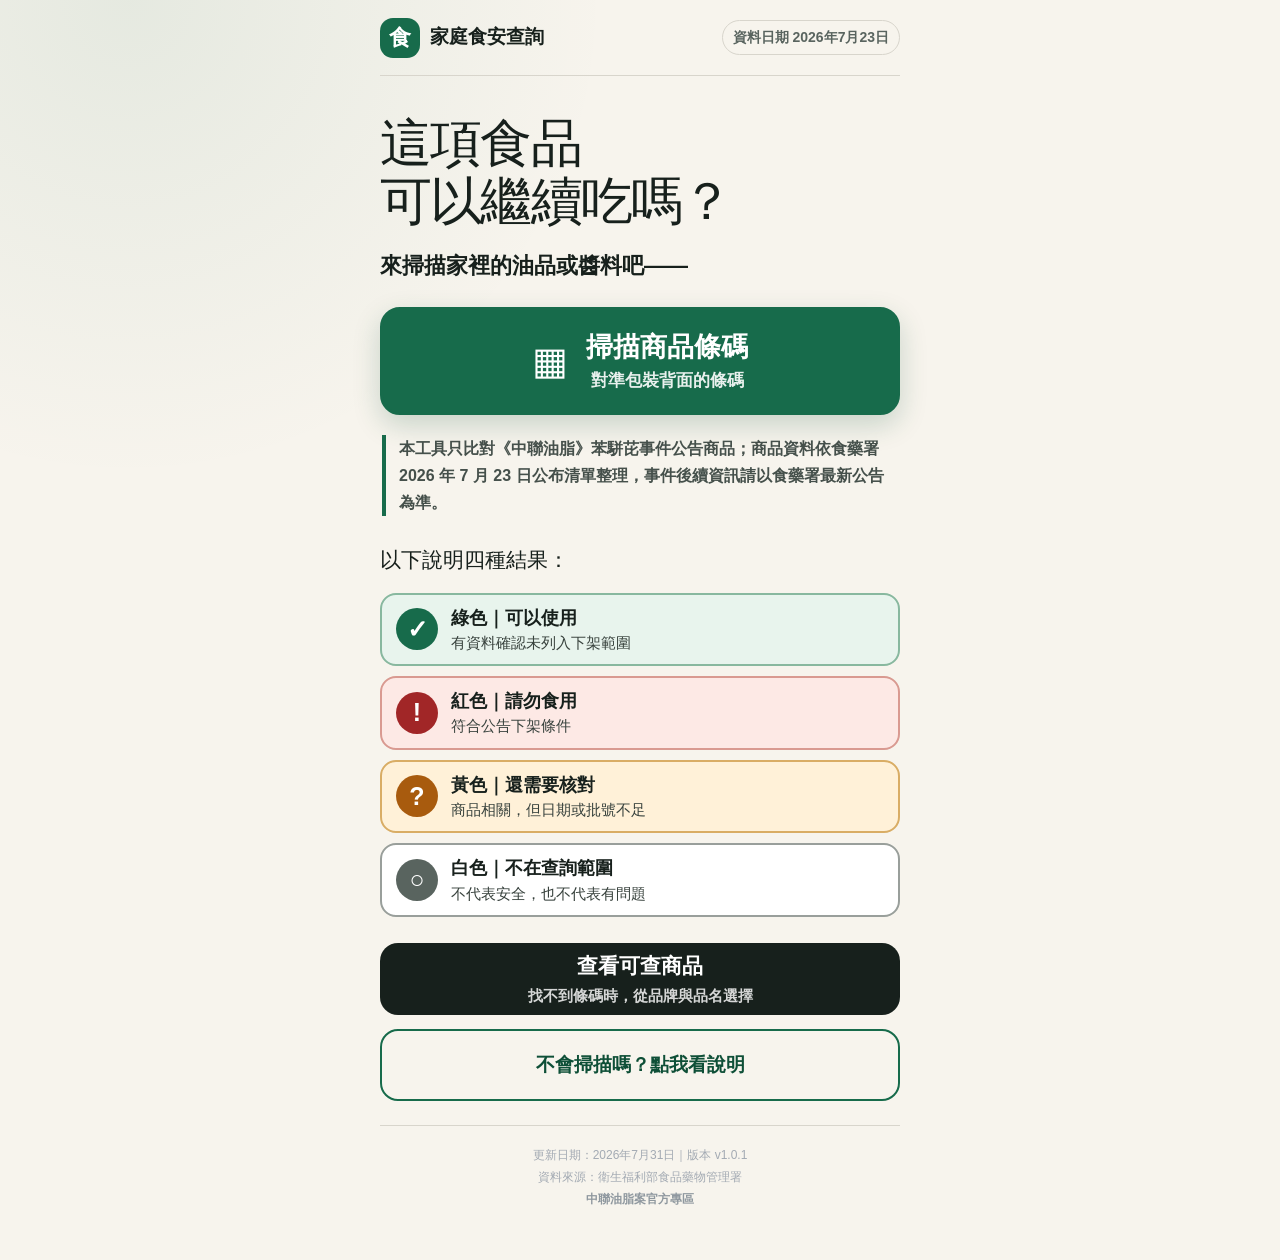
==== commit de2aa0f1: "Add files via upload" ====
--- a/index.html
+++ b/index.html
@@ -7,7 +7,7 @@
     <meta name="description" content="依食藥署公告資料核對中聯油脂事件相關家庭食品。" />
     <title>家庭食安查詢</title>
     <style>/*! tailwindcss v4.2.1 | MIT License | https://tailwindcss.com */
-@layer properties{@supports (((-webkit-hyphens:none)) and (not (margin-trim:inline))) or ((-moz-orient:inline) and (not (color:rgb(from red r g b)))){*,:before,:after,::backdrop{--tw-blur:initial;--tw-brightness:initial;--tw-contrast:initial;--tw-grayscale:initial;--tw-hue-rotate:initial;--tw-invert:initial;--tw-opacity:initial;--tw-saturate:initial;--tw-sepia:initial;--tw-drop-shadow:initial;--tw-drop-shadow-color:initial;--tw-drop-shadow-alpha:100%;--tw-drop-shadow-size:initial}}}@layer theme{:root,:host{--font-sans:ui-sans-serif, system-ui, sans-serif, "Apple Color Emoji", "Segoe UI Emoji", "Segoe UI Symbol", "Noto Color Emoji";--font-mono:ui-monospace, SFMono-Regular, Menlo, Monaco, Consolas, "Liberation Mono", "Courier New", monospace;--spacing:.25rem;--default-font-family:var(--font-sans);--default-mono-font-family:var(--font-mono)}}@layer base{*,:after,:before,::backdrop{box-sizing:border-box;border:0 solid;margin:0;padding:0}::file-selector-button{box-sizing:border-box;border:0 solid;margin:0;padding:0}html,:host{-webkit-text-size-adjust:100%;tab-size:4;line-height:1.5;font-family:var(--default-font-family,ui-sans-serif, system-ui, sans-serif, "Apple Color Emoji", "Segoe UI Emoji", "Segoe UI Symbol", "Noto Color Emoji");font-feature-settings:var(--default-font-feature-settings,normal);font-variation-settings:var(--default-font-variation-settings,normal);-webkit-tap-highlight-color:transparent}hr{height:0;color:inherit;border-top-width:1px}abbr:where([title]){-webkit-text-decoration:underline dotted;text-decoration:underline dotted}h1,h2,h3,h4,h5,h6{font-size:inherit;font-weight:inherit}a{color:inherit;-webkit-text-decoration:inherit;-webkit-text-decoration:inherit;-webkit-text-decoration:inherit;-webkit-text-decoration:inherit;text-decoration:inherit}b,strong{font-weight:bolder}code,kbd,samp,pre{font-family:var(--default-mono-font-family,ui-monospace, SFMono-Regular, Menlo, Monaco, Consolas, "Liberation Mono", "Courier New", monospace);font-feature-settings:var(--default-mono-font-feature-settings,normal);font-variation-settings:var(--default-mono-font-variation-settings,normal);font-size:1em}small{font-size:80%}sub,sup{vertical-align:baseline;font-size:75%;line-height:0;position:relative}sub{bottom:-.25em}sup{top:-.5em}table{text-indent:0;border-color:inherit;border-collapse:collapse}:-moz-focusring{outline:auto}progress{vertical-align:baseline}summary{display:list-item}ol,ul,menu{list-style:none}img,svg,video,canvas,audio,iframe,embed,object{vertical-align:middle;display:block}img,video{max-width:100%;height:auto}button,input,select,optgroup,textarea{font:inherit;font-feature-settings:inherit;font-variation-settings:inherit;letter-spacing:inherit;color:inherit;opacity:1;background-color:#0000;border-radius:0}::file-selector-button{font:inherit;font-feature-settings:inherit;font-variation-settings:inherit;letter-spacing:inherit;color:inherit;opacity:1;background-color:#0000;border-radius:0}:where(select:is([multiple],[size])) optgroup{font-weight:bolder}:where(select:is([multiple],[size])) optgroup option{padding-inline-start:20px}::file-selector-button{margin-inline-end:4px}::placeholder{opacity:1}@supports (not ((-webkit-appearance:-apple-pay-button))) or (contain-intrinsic-size:1px){::placeholder{color:currentColor}@supports (color:color-mix(in lab, red, red)){::placeholder{color:color-mix(in oklab, currentcolor 50%, transparent)}}}textarea{resize:vertical}::-webkit-search-decoration{-webkit-appearance:none}::-webkit-date-and-time-value{min-height:1lh;text-align:inherit}::-webkit-datetime-edit{display:inline-flex}::-webkit-datetime-edit-fields-wrapper{padding:0}::-webkit-datetime-edit{padding-block:0}::-webkit-datetime-edit-year-field{padding-block:0}::-webkit-datetime-edit-month-field{padding-block:0}::-webkit-datetime-edit-day-field{padding-block:0}::-webkit-datetime-edit-hour-field{padding-block:0}::-webkit-datetime-edit-minute-field{padding-block:0}::-webkit-datetime-edit-second-field{padding-block:0}::-webkit-datetime-edit-millisecond-field{padding-block:0}::-webkit-datetime-edit-meridiem-field{padding-block:0}::-webkit-calendar-picker-indicator{line-height:1}:-moz-ui-invalid{box-shadow:none}button,input:where([type=button],[type=reset],[type=submit]){appearance:button}::file-selector-button{appearance:button}::-webkit-inner-spin-button{height:auto}::-webkit-outer-spin-button{height:auto}[hidden]:where(:not([hidden=until-found])){display:none!important}}@layer components;@layer utilities{.visible{visibility:visible}.fixed{position:fixed}.relative{position:relative}.start{inset-inline-start:var(--spacing)}.end{inset-inline-end:var(--spacing)}.contents{display:contents}.flex{display:flex}.hidden{display:none}.table{display:table}.grow{flex-grow:1}.resize{resize:both}.antialiased{-webkit-font-smoothing:antialiased;-moz-osx-font-smoothing:grayscale}.blur{--tw-blur:blur(8px);filter:var(--tw-blur,) var(--tw-brightness,) var(--tw-contrast,) var(--tw-grayscale,) var(--tw-hue-rotate,) var(--tw-invert,) var(--tw-saturate,) var(--tw-sepia,) var(--tw-drop-shadow,)}.invert{--tw-invert:invert(100%);filter:var(--tw-blur,) var(--tw-brightness,) var(--tw-contrast,) var(--tw-grayscale,) var(--tw-hue-rotate,) var(--tw-invert,) var(--tw-saturate,) var(--tw-sepia,) var(--tw-drop-shadow,)}}:root{--ink:#17201c;--muted:#59645f;--paper:#f7f4ed;--card:#fffdf9;--green:#176b4b;--green-dark:#0e4f37;--green-pale:#e8f4ed;--amber:#a85b0e;--amber-pale:#fff1d8;--red:#a12627;--red-pale:#fde9e5;--line:#d8d5cc}*{box-sizing:border-box}html{background:var(--paper)}body{background:radial-gradient(circle at 10% 0%, #176b4b14, transparent 30rem), var(--paper);color:var(--ink);margin:0;font-family:Arial,Noto Sans TC,PingFang TC,sans-serif}button,input{font:inherit}button{cursor:pointer}button:focus-visible,input:focus-visible,a:focus-visible{outline-offset:3px;outline:4px solid #f0b44d}.app-shell{width:min(100%,560px);min-height:100svh;margin:0 auto;padding:0 20px 32px}.topbar{border-bottom:1px solid var(--line);justify-content:space-between;align-items:center;min-height:76px;display:flex}.brand{color:var(--ink);background:0 0;border:0;align-items:center;gap:10px;padding:8px 0;font-size:19px;font-weight:800;display:flex}.brand-mark{background:var(--green);color:#fff;border-radius:13px;place-items:center;width:40px;height:40px;font-size:22px;display:grid}.version{border:1px solid var(--line);color:var(--muted);border-radius:999px;padding:6px 10px;font-size:14px;font-weight:700}.prototype-note{background:var(--amber-pale);color:#70400d;border-radius:12px;margin:14px 0 0;padding:12px 14px;font-size:15px;font-weight:700;line-height:1.5}.panel{padding:38px 0 24px}.panel h1{letter-spacing:-.035em;margin:0;font-size:clamp(36px,9vw,52px);line-height:1.12}.eyebrow,.step,.result-label{color:var(--green);letter-spacing:.08em;margin:0 0 12px;font-size:17px;font-weight:800}.lead,.instruction,.result-copy{color:var(--muted);margin:20px 0 30px;font-size:21px;line-height:1.65}.home-invite{color:var(--ink);margin:18px 0 22px;font-size:22px;font-weight:750;line-height:1.65}.search-action{border:3px solid var(--green);background:var(--green);color:#fff;border-radius:20px;justify-content:center;align-items:center;gap:18px;width:100%;min-height:92px;padding:18px 22px;display:flex;box-shadow:0 10px 28px #0e4f3733}.search-action:hover{background:var(--green-dark)}.search-action strong,.search-action small{display:block}.search-action strong{font-size:27px;line-height:1.45}.search-action small{opacity:.9;margin-top:2px;font-size:17px;font-weight:650;line-height:1.45}.search-icon{font-size:38px;line-height:1}.scope-note{border-left:4px solid var(--green);color:#45504b;margin:20px 2px 28px;padding-left:13px;font-size:16px;font-weight:650;line-height:1.7}.guide-title{margin:0 0 17px;font-size:21px;line-height:1.5}.status-guide{gap:10px;margin:0 0 26px;display:grid}.status-item{border:2px solid #0000;border-radius:16px;align-items:center;gap:13px;min-height:72px;padding:11px 14px;display:flex}.status-item p{margin:0}.status-item strong,.status-item small{display:block}.status-item strong{font-size:18px;line-height:1.35}.status-item small{color:#38423d;margin-top:3px;font-size:15px;line-height:1.35}.status-dot{color:#fff;border-radius:50%;flex:0 0 42px;place-items:center;height:42px;font-size:25px;font-weight:900;display:grid}.status-green{background:var(--green-pale);border-color:#88b89f}.status-green .status-dot{background:var(--green)}.status-red{background:var(--red-pale);border-color:#d99a91}.status-red .status-dot{background:var(--red)}.status-yellow{background:var(--amber-pale);border-color:#d9ad65}.status-yellow .status-dot{background:var(--amber)}.status-white{background:#fff;border-color:#999f9b}.status-white .status-dot{background:#59645f}.primary-action,.secondary-action,.catalog-action,.listen-button,.phone-button,.source-button{text-align:center;border-radius:18px;justify-content:center;align-items:center;width:100%;min-height:72px;font-weight:800;text-decoration:none;display:flex}.primary-action{background:var(--green);color:#fff;border:0;gap:17px;padding:15px 20px;box-shadow:0 10px 28px #0e4f3733}.primary-action:hover{background:var(--green-dark)}.primary-action:disabled{opacity:.45;cursor:not-allowed;box-shadow:none}.primary-action strong{font-size:24px;line-height:1.2;display:block}.primary-action small{opacity:.85;margin-top:4px;font-size:15px;font-weight:600;display:block}.action-icon{font-size:34px;line-height:1}.primary-action.compact{margin-top:18px;font-size:22px}.secondary-action{border:2px solid var(--green);color:var(--green-dark);background:0 0;margin-top:14px;font-size:19px}.catalog-action{background:var(--ink);color:#fff;border:0;flex-direction:column;gap:3px;margin-top:4px;font-size:21px}.catalog-action small{opacity:.82;font-size:15px;font-weight:600}.demo-box{background:#ffffff73;border:1px dashed #aba89f;border-radius:16px;margin-top:34px;padding:18px}.demo-box p{color:var(--muted);margin:0 0 12px;font-weight:700}.demo-box div{flex-wrap:wrap;gap:8px;display:flex}.demo-box button{border:1px solid var(--line);color:var(--ink);background:#fff;border-radius:999px;padding:9px 12px;font-size:15px;font-weight:700}.back-button{color:var(--green-dark);background:0 0;border:0;margin-bottom:20px;padding:8px 0;font-size:18px;font-weight:800}.scan-panel h1,.date-panel h1,.help-panel h1,.catalog-panel h1{font-size:38px}.scan-panel .instruction{margin:10px 0 20px;font-size:18px}.camera-frame{aspect-ratio:4/3;background:#101310;border-radius:22px;position:relative;overflow:hidden}.camera-frame video{object-fit:cover;width:100%;height:100%}.scan-guide{border:4px solid #fff;border-radius:16px;height:32%;position:absolute;top:34%;left:8%;right:8%;box-shadow:0 0 0 999px #0000003d}.manual-entry,.date-input{margin-top:24px;display:block}.manual-entry span,.date-input span{margin-bottom:9px;font-size:18px;font-weight:800;display:block}.manual-entry input,.date-input input{width:100%;min-height:64px;color:var(--ink);background:#fff;border:2px solid #858d88;border-radius:14px;padding:12px 14px;font-size:21px}.product-card{border:1px solid var(--line);background:var(--card);border-radius:18px;align-items:center;gap:18px;margin-top:26px;padding:18px;display:flex}.bottle{color:#613e00;background:#e6bb4f;border-radius:14px 14px 18px 18px;place-items:center;width:64px;height:84px;font-size:23px;font-weight:900;display:grid}.product-card div{flex-direction:column;gap:4px;display:flex}.product-card strong{color:var(--green);font-size:16px}.product-card b{font-size:20px}.product-card span:last-child{color:var(--muted)}.date-tip{color:var(--muted);font-size:17px;line-height:1.6}.date-callout{color:var(--amber);margin:14px 0 0;font-size:22px;font-weight:850;line-height:1.5}.catalog-list{gap:12px;display:grid}.catalog-list button{border:2px solid var(--line);min-height:86px;color:var(--ink);text-align:left;background:#fff;border-radius:17px;grid-template-columns:62px 1fr auto;align-items:center;gap:3px 12px;padding:14px 16px;display:grid}.catalog-list button:hover{border-color:var(--green)}.catalog-list .catalog-brand{background:var(--green-pale);color:var(--green-dark);border-radius:12px;grid-row:1/3;align-self:stretch;place-items:center;font-size:17px;font-weight:900;display:grid}.catalog-list strong{font-size:18px}.catalog-list span:not(.catalog-brand){color:var(--muted);font-size:16px}.catalog-list b{color:var(--green-dark);grid-area:1/3/3;font-size:15px}.coverage-note{background:var(--amber-pale);color:#70400d;border-radius:14px;margin:20px 0 0;padding:14px;font-size:16px;font-weight:700;line-height:1.6}.result-panel{text-align:center;border-radius:28px;margin-top:24px;padding:34px 24px 26px}.result-safe{background:var(--green-pale)}.result-recall{background:var(--red-pale)}.result-unknown{background:#fff;border:2px solid #999f9b}.result-symbol{background:var(--green);color:#fff;border-radius:50%;place-items:center;width:86px;height:86px;margin:0 auto 20px;font-size:56px;font-weight:900;display:grid}.result-recall .result-symbol{background:var(--red)}.result-unknown .result-symbol{background:#59645f}.result-label{margin-bottom:8px}.result-recall .result-label{color:var(--red)}.result-unknown .result-label{color:#4d5752}.result-panel h1{font-size:39px}.result-panel .unknown-result-title{letter-spacing:-.02em;text-wrap:balance;font-size:clamp(29px,7.4vw,36px);line-height:1.32}.result-copy{color:var(--ink);margin:16px auto 20px;font-size:19px}.result-product{background:#ffffffb8;border-radius:14px;flex-direction:column;gap:5px;padding:14px;font-size:16px;display:flex}.result-product span{color:var(--muted)}.listen-button,.phone-button{border:2px solid var(--ink);color:var(--ink);background:#fff;margin-top:18px;font-size:19px}.phone-button{background:var(--red);color:#fff;border:0}.source-button{border:2px solid var(--green);color:var(--green-dark);background:#fff;margin-top:12px;font-size:18px}.result-panel .secondary-action{background:#ffffff8c}.help-panel ol{margin:28px 0;padding:0;list-style:none}.help-panel li{border-bottom:1px solid var(--line);gap:16px;padding:19px 0;display:flex}.help-panel li>span{background:var(--green);color:#fff;border-radius:50%;flex:0 0 44px;place-items:center;height:44px;font-size:21px;font-weight:900;display:grid}.help-panel p{color:var(--muted);margin:0;font-size:17px;line-height:1.55}.help-panel strong{color:var(--ink);font-size:20px;display:block}footer{border-top:1px solid var(--line);color:var(--muted);text-align:center;flex-direction:column;gap:5px;padding:24px 0;font-size:14px;display:flex}footer a{color:var(--green-dark);font-weight:800}@media (width<=380px){.app-shell{padding-inline:14px}.version{display:none}.panel h1{font-size:34px}.result-panel .unknown-result-title{font-size:28px}}@media (prefers-reduced-motion:reduce){*{scroll-behavior:auto!important}}@property --tw-blur{syntax:"*";inherits:false}@property --tw-brightness{syntax:"*";inherits:false}@property --tw-contrast{syntax:"*";inherits:false}@property --tw-grayscale{syntax:"*";inherits:false}@property --tw-hue-rotate{syntax:"*";inherits:false}@property --tw-invert{syntax:"*";inherits:false}@property --tw-opacity{syntax:"*";inherits:false}@property --tw-saturate{syntax:"*";inherits:false}@property --tw-sepia{syntax:"*";inherits:false}@property --tw-drop-shadow{syntax:"*";inherits:false}@property --tw-drop-shadow-color{syntax:"*";inherits:false}@property --tw-drop-shadow-alpha{syntax:"<percentage>";inherits:false;initial-value:100%}@property --tw-drop-shadow-size{syntax:"*";inherits:false}
+@layer properties{@supports (((-webkit-hyphens:none)) and (not (margin-trim:inline))) or ((-moz-orient:inline) and (not (color:rgb(from red r g b)))){*,:before,:after,::backdrop{--tw-blur:initial;--tw-brightness:initial;--tw-contrast:initial;--tw-grayscale:initial;--tw-hue-rotate:initial;--tw-invert:initial;--tw-opacity:initial;--tw-saturate:initial;--tw-sepia:initial;--tw-drop-shadow:initial;--tw-drop-shadow-color:initial;--tw-drop-shadow-alpha:100%;--tw-drop-shadow-size:initial}}}@layer theme{:root,:host{--font-sans:ui-sans-serif, system-ui, sans-serif, "Apple Color Emoji", "Segoe UI Emoji", "Segoe UI Symbol", "Noto Color Emoji";--font-mono:ui-monospace, SFMono-Regular, Menlo, Monaco, Consolas, "Liberation Mono", "Courier New", monospace;--spacing:.25rem;--default-font-family:var(--font-sans);--default-mono-font-family:var(--font-mono)}}@layer base{*,:after,:before,::backdrop{box-sizing:border-box;border:0 solid;margin:0;padding:0}::file-selector-button{box-sizing:border-box;border:0 solid;margin:0;padding:0}html,:host{-webkit-text-size-adjust:100%;tab-size:4;line-height:1.5;font-family:var(--default-font-family,ui-sans-serif, system-ui, sans-serif, "Apple Color Emoji", "Segoe UI Emoji", "Segoe UI Symbol", "Noto Color Emoji");font-feature-settings:var(--default-font-feature-settings,normal);font-variation-settings:var(--default-font-variation-settings,normal);-webkit-tap-highlight-color:transparent}hr{height:0;color:inherit;border-top-width:1px}abbr:where([title]){-webkit-text-decoration:underline dotted;text-decoration:underline dotted}h1,h2,h3,h4,h5,h6{font-size:inherit;font-weight:inherit}a{color:inherit;-webkit-text-decoration:inherit;-webkit-text-decoration:inherit;-webkit-text-decoration:inherit;-webkit-text-decoration:inherit;text-decoration:inherit}b,strong{font-weight:bolder}code,kbd,samp,pre{font-family:var(--default-mono-font-family,ui-monospace, SFMono-Regular, Menlo, Monaco, Consolas, "Liberation Mono", "Courier New", monospace);font-feature-settings:var(--default-mono-font-feature-settings,normal);font-variation-settings:var(--default-mono-font-variation-settings,normal);font-size:1em}small{font-size:80%}sub,sup{vertical-align:baseline;font-size:75%;line-height:0;position:relative}sub{bottom:-.25em}sup{top:-.5em}table{text-indent:0;border-color:inherit;border-collapse:collapse}:-moz-focusring{outline:auto}progress{vertical-align:baseline}summary{display:list-item}ol,ul,menu{list-style:none}img,svg,video,canvas,audio,iframe,embed,object{vertical-align:middle;display:block}img,video{max-width:100%;height:auto}button,input,select,optgroup,textarea{font:inherit;font-feature-settings:inherit;font-variation-settings:inherit;letter-spacing:inherit;color:inherit;opacity:1;background-color:#0000;border-radius:0}::file-selector-button{font:inherit;font-feature-settings:inherit;font-variation-settings:inherit;letter-spacing:inherit;color:inherit;opacity:1;background-color:#0000;border-radius:0}:where(select:is([multiple],[size])) optgroup{font-weight:bolder}:where(select:is([multiple],[size])) optgroup option{padding-inline-start:20px}::file-selector-button{margin-inline-end:4px}::placeholder{opacity:1}@supports (not ((-webkit-appearance:-apple-pay-button))) or (contain-intrinsic-size:1px){::placeholder{color:currentColor}@supports (color:color-mix(in lab, red, red)){::placeholder{color:color-mix(in oklab, currentcolor 50%, transparent)}}}textarea{resize:vertical}::-webkit-search-decoration{-webkit-appearance:none}::-webkit-date-and-time-value{min-height:1lh;text-align:inherit}::-webkit-datetime-edit{display:inline-flex}::-webkit-datetime-edit-fields-wrapper{padding:0}::-webkit-datetime-edit{padding-block:0}::-webkit-datetime-edit-year-field{padding-block:0}::-webkit-datetime-edit-month-field{padding-block:0}::-webkit-datetime-edit-day-field{padding-block:0}::-webkit-datetime-edit-hour-field{padding-block:0}::-webkit-datetime-edit-minute-field{padding-block:0}::-webkit-datetime-edit-second-field{padding-block:0}::-webkit-datetime-edit-millisecond-field{padding-block:0}::-webkit-datetime-edit-meridiem-field{padding-block:0}::-webkit-calendar-picker-indicator{line-height:1}:-moz-ui-invalid{box-shadow:none}button,input:where([type=button],[type=reset],[type=submit]){appearance:button}::file-selector-button{appearance:button}::-webkit-inner-spin-button{height:auto}::-webkit-outer-spin-button{height:auto}[hidden]:where(:not([hidden=until-found])){display:none!important}}@layer components;@layer utilities{.visible{visibility:visible}.fixed{position:fixed}.relative{position:relative}.start{inset-inline-start:var(--spacing)}.end{inset-inline-end:var(--spacing)}.contents{display:contents}.flex{display:flex}.hidden{display:none}.table{display:table}.grow{flex-grow:1}.resize{resize:both}.antialiased{-webkit-font-smoothing:antialiased;-moz-osx-font-smoothing:grayscale}.blur{--tw-blur:blur(8px);filter:var(--tw-blur,) var(--tw-brightness,) var(--tw-contrast,) var(--tw-grayscale,) var(--tw-hue-rotate,) var(--tw-invert,) var(--tw-saturate,) var(--tw-sepia,) var(--tw-drop-shadow,)}.invert{--tw-invert:invert(100%);filter:var(--tw-blur,) var(--tw-brightness,) var(--tw-contrast,) var(--tw-grayscale,) var(--tw-hue-rotate,) var(--tw-invert,) var(--tw-saturate,) var(--tw-sepia,) var(--tw-drop-shadow,)}}:root{--ink:#17201c;--muted:#59645f;--paper:#f7f4ed;--card:#fffdf9;--green:#176b4b;--green-dark:#0e4f37;--green-pale:#e8f4ed;--amber:#a85b0e;--amber-pale:#fff1d8;--red:#a12627;--red-pale:#fde9e5;--line:#d8d5cc}*{box-sizing:border-box}html{background:var(--paper)}body{background:radial-gradient(circle at 10% 0%, #176b4b14, transparent 30rem), var(--paper);color:var(--ink);margin:0;font-family:Arial,Noto Sans TC,PingFang TC,sans-serif}button,input{font:inherit}button{cursor:pointer}button:focus-visible,input:focus-visible,a:focus-visible{outline-offset:3px;outline:4px solid #f0b44d}.app-shell{width:min(100%,560px);min-height:100svh;margin:0 auto;padding:0 20px 32px}.topbar{border-bottom:1px solid var(--line);justify-content:space-between;align-items:center;min-height:76px;display:flex}.brand{color:var(--ink);background:0 0;border:0;align-items:center;gap:10px;padding:8px 0;font-size:19px;font-weight:800;display:flex}.brand-mark{background:var(--green);color:#fff;border-radius:13px;place-items:center;width:40px;height:40px;font-size:22px;display:grid}.version{border:1px solid var(--line);color:var(--muted);border-radius:999px;padding:6px 10px;font-size:14px;font-weight:700}.prototype-note{background:var(--amber-pale);color:#70400d;border-radius:12px;margin:14px 0 0;padding:12px 14px;font-size:15px;font-weight:700;line-height:1.5}.panel{padding:38px 0 24px}.panel h1{letter-spacing:-.035em;margin:0;font-size:clamp(36px,9vw,52px);line-height:1.12}.eyebrow,.step,.result-label{color:var(--green);letter-spacing:.08em;margin:0 0 12px;font-size:17px;font-weight:800}.lead,.instruction,.result-copy{color:var(--muted);margin:20px 0 30px;font-size:21px;line-height:1.65}.home-invite{color:var(--ink);margin:18px 0 22px;font-size:22px;font-weight:750;line-height:1.65}.search-action{border:3px solid var(--green);background:var(--green);color:#fff;border-radius:20px;justify-content:center;align-items:center;gap:18px;width:100%;min-height:92px;padding:18px 22px;display:flex;box-shadow:0 10px 28px #0e4f3733}.search-action:hover{background:var(--green-dark)}.search-action strong,.search-action small{display:block}.search-action strong{font-size:27px;line-height:1.45}.search-action small{opacity:.9;margin-top:2px;font-size:17px;font-weight:650;line-height:1.45}.search-icon{font-size:38px;line-height:1}.scope-note{border-left:4px solid var(--green);color:#45504b;margin:20px 2px 28px;padding-left:13px;font-size:16px;font-weight:650;line-height:1.7}.guide-title{margin:0 0 17px;font-size:21px;line-height:1.5}.status-guide{gap:10px;margin:0 0 26px;display:grid}.status-item{border:2px solid #0000;border-radius:16px;align-items:center;gap:13px;min-height:72px;padding:11px 14px;display:flex}.status-item p{margin:0}.status-item strong,.status-item small{display:block}.status-item strong{font-size:18px;line-height:1.35}.status-item small{color:#38423d;margin-top:3px;font-size:15px;line-height:1.35}.status-dot{color:#fff;border-radius:50%;flex:0 0 42px;place-items:center;height:42px;font-size:25px;font-weight:900;display:grid}.status-green{background:var(--green-pale);border-color:#88b89f}.status-green .status-dot{background:var(--green)}.status-red{background:var(--red-pale);border-color:#d99a91}.status-red .status-dot{background:var(--red)}.status-yellow{background:var(--amber-pale);border-color:#d9ad65}.status-yellow .status-dot{background:var(--amber)}.status-white{background:#fff;border-color:#999f9b}.status-white .status-dot{background:#59645f}.primary-action,.secondary-action,.catalog-action,.listen-button,.phone-button,.source-button{text-align:center;border-radius:18px;justify-content:center;align-items:center;width:100%;min-height:72px;font-weight:800;text-decoration:none;display:flex}.primary-action{background:var(--green);color:#fff;border:0;gap:17px;padding:15px 20px;box-shadow:0 10px 28px #0e4f3733}.primary-action:hover{background:var(--green-dark)}.primary-action:disabled{opacity:.45;cursor:not-allowed;box-shadow:none}.primary-action strong{font-size:24px;line-height:1.2;display:block}.primary-action small{opacity:.85;margin-top:4px;font-size:15px;font-weight:600;display:block}.action-icon{font-size:34px;line-height:1}.primary-action.compact{margin-top:18px;font-size:22px}.secondary-action{border:2px solid var(--green);color:var(--green-dark);background:0 0;margin-top:14px;font-size:19px}.catalog-action{background:var(--ink);color:#fff;border:0;flex-direction:column;gap:3px;margin-top:4px;font-size:21px}.catalog-action small{opacity:.82;font-size:15px;font-weight:600}.demo-box{background:#ffffff73;border:1px dashed #aba89f;border-radius:16px;margin-top:34px;padding:18px}.demo-box p{color:var(--muted);margin:0 0 12px;font-weight:700}.demo-box div{flex-wrap:wrap;gap:8px;display:flex}.demo-box button{border:1px solid var(--line);color:var(--ink);background:#fff;border-radius:999px;padding:9px 12px;font-size:15px;font-weight:700}.back-button{color:var(--green-dark);background:0 0;border:0;margin-bottom:20px;padding:8px 0;font-size:18px;font-weight:800}.scan-panel h1,.date-panel h1,.help-panel h1,.catalog-panel h1{font-size:38px}.scan-panel .instruction{margin:10px 0 20px;font-size:18px}.camera-frame{aspect-ratio:4/3;background:#101310;border-radius:22px;position:relative;overflow:hidden}.camera-frame video{object-fit:cover;width:100%;height:100%}.scan-guide{border:4px solid #fff;border-radius:16px;height:32%;position:absolute;top:34%;left:8%;right:8%;box-shadow:0 0 0 999px #0000003d}.manual-entry,.date-input{margin-top:24px;display:block}.manual-entry span,.date-input span{margin-bottom:9px;font-size:18px;font-weight:800;display:block}.manual-entry input,.date-input input{width:100%;min-height:64px;color:var(--ink);background:#fff;border:2px solid #858d88;border-radius:14px;padding:12px 14px;font-size:21px}.product-card{border:1px solid var(--line);background:var(--card);border-radius:18px;align-items:center;gap:18px;margin-top:26px;padding:18px;display:flex}.bottle{color:#613e00;background:#e6bb4f;border-radius:14px 14px 18px 18px;place-items:center;width:64px;height:84px;font-size:23px;font-weight:900;display:grid}.product-card div{flex-direction:column;gap:4px;display:flex}.product-card strong{color:var(--green);font-size:16px}.product-card b{font-size:20px}.product-card span:last-child{color:var(--muted)}.date-tip{color:var(--muted);font-size:17px;line-height:1.6}.date-callout{color:var(--amber);margin:14px 0 0;font-size:22px;font-weight:850;line-height:1.5}.catalog-list{gap:12px;display:grid}.catalog-list button{border:2px solid var(--line);min-height:86px;color:var(--ink);text-align:left;background:#fff;border-radius:17px;grid-template-columns:62px 1fr auto;align-items:center;gap:3px 12px;padding:14px 16px;display:grid}.catalog-list button:hover{border-color:var(--green)}.catalog-list .catalog-brand{background:var(--green-pale);color:var(--green-dark);border-radius:12px;grid-row:1/3;align-self:stretch;place-items:center;font-size:17px;font-weight:900;display:grid}.catalog-list strong{font-size:18px}.catalog-list span:not(.catalog-brand){color:var(--muted);font-size:16px}.catalog-list b{color:var(--green-dark);grid-area:1/3/3;font-size:15px}.coverage-note{background:var(--amber-pale);color:#70400d;border-radius:14px;margin:20px 0 0;padding:14px;font-size:16px;font-weight:700;line-height:1.6}.result-panel{text-align:center;border-radius:28px;margin-top:24px;padding:34px 24px 26px}.result-safe{background:var(--green-pale)}.result-recall{background:var(--red-pale)}.result-unknown{background:#fff;border:2px solid #999f9b}.result-symbol{background:var(--green);color:#fff;border-radius:50%;place-items:center;width:86px;height:86px;margin:0 auto 20px;font-size:56px;font-weight:900;display:grid}.result-recall .result-symbol{background:var(--red)}.result-unknown .result-symbol{background:#59645f}.result-label{margin-bottom:8px}.result-recall .result-label{color:var(--red)}.result-unknown .result-label{color:#4d5752}.result-panel h1{font-size:39px}.result-panel .unknown-result-title{letter-spacing:-.02em;text-wrap:balance;font-size:clamp(29px,7.4vw,36px);line-height:1.32}.result-copy{color:var(--ink);margin:16px auto 20px;font-size:19px}.result-product{background:#ffffffb8;border-radius:14px;flex-direction:column;gap:5px;padding:14px;font-size:16px;display:flex}.result-product span{color:var(--muted)}.listen-button,.phone-button{border:2px solid var(--ink);color:var(--ink);background:#fff;margin-top:18px;font-size:19px}.phone-button{background:var(--red);color:#fff;border:0}.source-button{border:2px solid var(--green);color:var(--green-dark);background:#fff;margin-top:12px;font-size:18px}.result-panel .secondary-action{background:#ffffff8c}.help-panel ol{margin:28px 0;padding:0;list-style:none}.help-panel li{border-bottom:1px solid var(--line);gap:16px;padding:19px 0;display:flex}.help-panel li>span{background:var(--green);color:#fff;border-radius:50%;flex:0 0 44px;place-items:center;height:44px;font-size:21px;font-weight:900;display:grid}.help-panel p{color:var(--muted);margin:0;font-size:17px;line-height:1.55}.help-panel strong{color:var(--ink);font-size:20px;display:block}footer{border-top:1px solid var(--line);color:#a3aab3;text-align:center;flex-direction:column;gap:4px;padding:20px 0;font-size:12px;display:flex}footer a{color:#8f989f;font-weight:600}@media (width<=380px){.app-shell{padding-inline:14px}.version{display:none}.panel h1{font-size:34px}.result-panel .unknown-result-title{font-size:28px}}@media (prefers-reduced-motion:reduce){*{scroll-behavior:auto!important}}@property --tw-blur{syntax:"*";inherits:false}@property --tw-brightness{syntax:"*";inherits:false}@property --tw-contrast{syntax:"*";inherits:false}@property --tw-grayscale{syntax:"*";inherits:false}@property --tw-hue-rotate{syntax:"*";inherits:false}@property --tw-invert{syntax:"*";inherits:false}@property --tw-opacity{syntax:"*";inherits:false}@property --tw-saturate{syntax:"*";inherits:false}@property --tw-sepia{syntax:"*";inherits:false}@property --tw-drop-shadow{syntax:"*";inherits:false}@property --tw-drop-shadow-color{syntax:"*";inherits:false}@property --tw-drop-shadow-alpha{syntax:"<percentage>";inherits:false;initial-value:100%}@property --tw-drop-shadow-size{syntax:"*";inherits:false}
 </style>
   </head>
   <body>
@@ -76,6 +76,6 @@
   @\\^_\`|~`.split(``),f=0;f<d.length;f++)e[3][N.getCharCode(d[f])]=f;for(var p=`\0\r\0\0\0\0!'#$%&'()*+,-./:;<=>?[]{}`.split(``),f=0;f<p.length;f++)N.getCharCode(p[f])>0&&(e[4][N.getCharCode(p[f])]=f);return e}var jo=Ao(le.createInt32Array(5,256)),Mo=function(e){var t=typeof Symbol==`function`&&Symbol.iterator,n=t&&e[t],r=0;if(n)return n.call(e);if(e&&typeof e.length==`number`)return{next:function(){return e&&r>=e.length&&(e=void 0),{value:e&&e[r++],done:!e}}};throw TypeError(t?`Object is not iterable.`:`Symbol.iterator is not defined.`)},No=function(){function e(e){this.text=e}return e.prototype.encode=function(){for(var t=N.getCharCode(` `),n=N.getCharCode(`
-`),r=mo.singletonList(ko.INITIAL_STATE),i=0;i<this.text.length;i++){var a=void 0,o=i+1<this.text.length?this.text[i+1]:0;switch(this.text[i]){case N.getCharCode(`\r`):a=o===n?2:0;break;case N.getCharCode(`.`):a=o===t?3:0;break;case N.getCharCode(`,`):a=o===t?4:0;break;case N.getCharCode(`:`):a=o===t?5:0;break;default:a=0}a>0?(r=e.updateStateListForPair(r,i,a),i++):r=this.updateStateListForChar(r,i)}return mo.min(r,function(e,t){return e.getBitCount()-t.getBitCount()}).toBitArray(this.text)},e.prototype.updateStateListForChar=function(t,n){var r,i,a=[];try{for(var o=Mo(t),s=o.next();!s.done;s=o.next()){var c=s.value;this.updateStateForChar(c,n,a)}}catch(e){r={error:e}}finally{try{s&&!s.done&&(i=o.return)&&i.call(o)}finally{if(r)throw r.error}}return e.simplifyStates(a)},e.prototype.updateStateForChar=function(e,t,n){for(var r=this.text[t]&255,i=jo[e.getMode()][r]>0,a=null,o=0;o<=4;o++){var s=jo[o][r];if(s>0){if(a??=e.endBinaryShift(t),!i||o===e.getMode()||o===2){var c=a.latchAndAppend(o,s);n.push(c)}if(!i&&Do[e.getMode()][o]>=0){var l=a.shiftAndAppend(o,s);n.push(l)}}}if(e.getBinaryShiftByteCount()>0||jo[e.getMode()][r]===0){var u=e.addBinaryShiftChar(t);n.push(u)}},e.updateStateListForPair=function(e,t,n){var r,i,a=[];try{for(var o=Mo(e),s=o.next();!s.done;s=o.next()){var c=s.value;this.updateStateForPair(c,t,n,a)}}catch(e){r={error:e}}finally{try{s&&!s.done&&(i=o.return)&&i.call(o)}finally{if(r)throw r.error}}return this.simplifyStates(a)},e.updateStateForPair=function(e,t,n,r){var i=e.endBinaryShift(t);if(r.push(i.latchAndAppend(4,n)),e.getMode()!==4&&r.push(i.shiftAndAppend(4,n)),n===3||n===4){var a=i.latchAndAppend(2,16-n).latchAndAppend(2,1);r.push(a)}if(e.getBinaryShiftByteCount()>0){var o=e.addBinaryShiftChar(t).addBinaryShiftChar(t+1);r.push(o)}},e.simplifyStates=function(e){var t,n,r,i,a=[];try{for(var o=Mo(e),s=o.next();!s.done;s=o.next()){var c=s.value,l=!0,u=function(e){if(e.isBetterThanOrEqualTo(c))return l=!1,`break`;c.isBetterThanOrEqualTo(e)&&(a=a.filter(function(t){return t!==e}))};try{for(var d=(r=void 0,Mo(a)),f=d.next();!f.done;f=d.next()){var p=f.value;if(u(p)===`break`)break}}catch(e){r={error:e}}finally{try{f&&!f.done&&(i=d.return)&&i.call(d)}finally{if(r)throw r.error}}l&&a.push(c)}}catch(e){t={error:e}}finally{try{s&&!s.done&&(n=o.return)&&n.call(o)}finally{if(t)throw t.error}}return a},e}(),Po=function(e){var t=typeof Symbol==`function`&&Symbol.iterator,n=t&&e[t],r=0;if(n)return n.call(e);if(e&&typeof e.length==`number`)return{next:function(){return e&&r>=e.length&&(e=void 0),{value:e&&e[r++],done:!e}}};throw TypeError(t?`Object is not iterable.`:`Symbol.iterator is not defined.`)},Fo=function(){function e(){}return e.encodeBytes=function(t){return e.encode(t,e.DEFAULT_EC_PERCENT,e.DEFAULT_AZTEC_LAYERS)},e.encode=function(t,n,r){var i=new No(t).encode(),a=A.truncDivision(i.getSize()*n,100)+11,o=i.getSize()+a,s,c,l,u,d;if(r!==e.DEFAULT_AZTEC_LAYERS){if(s=r<0,c=Math.abs(r),c>(s?e.MAX_NB_BITS_COMPACT:e.MAX_NB_BITS))throw new E(N.format(`Illegal value %s for layers`,r));l=e.totalBitsInLayer(c,s),u=e.WORD_SIZE[c];var f=l-l%u;if(d=e.stuffBits(i,u),d.getSize()+a>f||s&&d.getSize()>u*64)throw new E(`Data to large for user specified layer`)}else{u=0,d=null;for(var p=0;;p++){if(p>e.MAX_NB_BITS)throw new E(`Data too large for an Aztec code`);if(s=p<=3,c=s?p+1:p,l=e.totalBitsInLayer(c,s),!(o>l)){(d==null||u!==e.WORD_SIZE[c])&&(u=e.WORD_SIZE[c],d=e.stuffBits(i,u));var f=l-l%u;if(!(s&&d.getSize()>u*64)&&d.getSize()+a<=f)break}}}var m=e.generateCheckWords(d,l,u),h=d.getSize()/u,g=e.generateModeMessage(s,c,h),_=(s?11:14)+c*4,v=new Int32Array(_),y;if(s){y=_;for(var p=0;p<v.length;p++)v[p]=p}else{y=_+1+2*A.truncDivision(A.truncDivision(_,2)-1,15);for(var b=A.truncDivision(_,2),x=A.truncDivision(y,2),p=0;p<b;p++){var S=p+A.truncDivision(p,15);v[b-p-1]=x-S-1,v[b+p]=x+S+1}}for(var C=new ye(y),p=0,w=0;p<c;p++){for(var ee=(c-p)*4+(s?9:12),T=0;T<ee;T++)for(var te=T*2,ne=0;ne<2;ne++)m.get(w+te+ne)&&C.set(v[p*2+ne],v[p*2+T]),m.get(w+ee*2+te+ne)&&C.set(v[p*2+T],v[_-1-p*2-ne]),m.get(w+ee*4+te+ne)&&C.set(v[_-1-p*2-ne],v[_-1-p*2-T]),m.get(w+ee*6+te+ne)&&C.set(v[_-1-p*2-T],v[p*2+ne]);w+=ee*8}if(e.drawModeMessage(C,s,y,g),s)e.drawBullsEye(C,A.truncDivision(y,2),5);else{e.drawBullsEye(C,A.truncDivision(y,2),7);for(var p=0,T=0;p<A.truncDivision(_,2)-1;p+=15,T+=16)for(var ne=A.truncDivision(y,2)&1;ne<y;ne+=2)C.set(A.truncDivision(y,2)-T,ne),C.set(A.truncDivision(y,2)+T,ne),C.set(ne,A.truncDivision(y,2)-T),C.set(ne,A.truncDivision(y,2)+T)}var re=new po;return re.setCompact(s),re.setSize(y),re.setLayers(c),re.setCodeWords(h),re.setMatrix(C),re},e.drawBullsEye=function(e,t,n){for(var r=0;r<n;r+=2)for(var i=t-r;i<=t+r;i++)e.set(i,t-r),e.set(i,t+r),e.set(t-r,i),e.set(t+r,i);e.set(t-n,t-n),e.set(t-n+1,t-n),e.set(t-n,t-n+1),e.set(t+n,t-n),e.set(t+n,t-n+1),e.set(t+n,t+n-1)},e.generateModeMessage=function(t,n,r){var i=new ue;return t?(i.appendBits(n-1,2),i.appendBits(r-1,6),i=e.generateCheckWords(i,28,4)):(i.appendBits(n-1,5),i.appendBits(r-1,11),i=e.generateCheckWords(i,40,4)),i},e.drawModeMessage=function(e,t,n,r){var i=A.truncDivision(n,2);if(t)for(var a=0;a<7;a++){var o=i-3+a;r.get(a)&&e.set(o,i-5),r.get(a+7)&&e.set(i+5,o),r.get(20-a)&&e.set(o,i+5),r.get(27-a)&&e.set(i-5,o)}else for(var a=0;a<10;a++){var o=i-5+a+A.truncDivision(a,5);r.get(a)&&e.set(o,i-7),r.get(a+10)&&e.set(i+7,o),r.get(29-a)&&e.set(o,i+7),r.get(39-a)&&e.set(i-7,o)}},e.generateCheckWords=function(t,n,r){var i,a,o=t.getSize()/r,s=new fa(e.getGF(r)),c=A.truncDivision(n,r),l=e.bitsToWords(t,r,c);s.encode(l,c-o);var u=n%r,d=new ue;d.appendBits(0,u);try{for(var f=Po(Array.from(l)),p=f.next();!p.done;p=f.next()){var m=p.value;d.appendBits(m,r)}}catch(e){i={error:e}}finally{try{p&&!p.done&&(a=f.return)&&a.call(f)}finally{if(i)throw i.error}}return d},e.bitsToWords=function(e,t,n){var r=new Int32Array(n),i,a;for(i=0,a=e.getSize()/t;i<a;i++){for(var o=0,s=0;s<t;s++)o|=e.get(i*t+s)?1<<t-s-1:0;r[i]=o}return r},e.getGF=function(e){switch(e){case 4:return Ge.AZTEC_PARAM;case 6:return Ge.AZTEC_DATA_6;case 8:return Ge.AZTEC_DATA_8;case 10:return Ge.AZTEC_DATA_10;case 12:return Ge.AZTEC_DATA_12;default:throw new E(`Unsupported word size `+e)}},e.stuffBits=function(e,t){for(var n=new ue,r=e.getSize(),i=(1<<t)-2,a=0;a<r;a+=t){for(var o=0,s=0;s<t;s++)(a+s>=r||e.get(a+s))&&(o|=1<<t-1-s);(o&i)===i?(n.appendBits(o&i,t),a--):(o&i)===0?(n.appendBits(o|1,t),a--):n.appendBits(o,t)}return n},e.totalBitsInLayer=function(e,t){return((t?88:112)+16*e)*e},e.DEFAULT_EC_PERCENT=33,e.DEFAULT_AZTEC_LAYERS=0,e.MAX_NB_BITS=32,e.MAX_NB_BITS_COMPACT=4,e.WORD_SIZE=Int32Array.from([4,6,6,8,8,8,8,8,8,10,10,10,10,10,10,10,10,10,10,10,10,10,10,12,12,12,12,12,12,12,12,12,12]),e}();(function(){function e(){}return e.prototype.encode=function(e,t,n,r){return this.encodeWithHints(e,t,n,r,null)},e.prototype.encodeWithHints=function(t,n,r,i,a){var o=Oa.ISO_8859_1,s=Fo.DEFAULT_EC_PERCENT,c=Fo.DEFAULT_AZTEC_LAYERS;return a!=null&&(a.has(G.CHARACTER_SET)&&(o=Da.forName(a.get(G.CHARACTER_SET).toString())),a.has(G.ERROR_CORRECTION)&&(s=A.parseInt(a.get(G.ERROR_CORRECTION).toString())),a.has(G.AZTEC_LAYERS)&&(c=A.parseInt(a.get(G.AZTEC_LAYERS).toString()))),e.encodeLayers(t,n,r,i,o,s,c)},e.encodeLayers=function(t,n,r,i,a,o,s){if(n!==I.AZTEC)throw new E(`Can only encode AZTEC, but got `+n);var c=Fo.encode(N.getBytes(t,a),o,s);return e.renderResult(c,r,i)},e.renderResult=function(e,t,n){var r=e.getMatrix();if(r==null)throw new Ye;for(var i=r.getWidth(),a=r.getHeight(),o=Math.max(t,i),s=Math.max(n,a),c=Math.min(o/i,s/a),l=(o-i*c)/2,u=(s-a*c)/2,d=new ye(o,s),f=0,p=u;f<a;f++,p+=c)for(var m=0,h=l;m<i;m++,h+=c)r.get(m,f)&&d.setRegion(h,p,c,c);return d},e})();var Io=(function(){var e=function(t,n){return e=Object.setPrototypeOf||{__proto__:[]}instanceof Array&&function(e,t){e.__proto__=t}||function(e,t){for(var n in t)Object.prototype.hasOwnProperty.call(t,n)&&(e[n]=t[n])},e(t,n)};return function(t,n){if(typeof n!=`function`&&n!==null)throw TypeError(`Class extends value `+String(n)+` is not a constructor or null`);e(t,n);function r(){this.constructor=t}t.prototype=n===null?Object.create(n):(r.prototype=n.prototype,new r)}})(),Lo=function(e){Io(t,e);function t(n){var r=e.call(this,n.width,n.height)||this;return r.canvas=n,r.buffer=t.makeBufferFromCanvasImageData(n),r}return t.makeBufferFromCanvasImageData=function(e){var n;try{n=e.getContext(`2d`,{willReadFrequently:!0})}catch{n=e.getContext(`2d`)}if(!n)throw Error(`Couldn't get canvas context.`);var r=n.getImageData(0,0,e.width,e.height);return t.toGrayscaleBuffer(r.data,e.width,e.height)},t.toGrayscaleBuffer=function(e,t,n){for(var r=new Uint8ClampedArray(t*n),i=0,a=0,o=e.length;i<o;i+=4,a++){var s=void 0;if(e[i+3]===0)s=255;else{var c=e[i],l=e[i+1],u=e[i+2];s=306*c+601*l+117*u+512>>10}r[a]=s}return r},t.prototype.getRow=function(e,t){if(e<0||e>=this.getHeight())throw new E(`Requested row is outside the image: `+e);var n=this.getWidth(),r=e*n;return t===null?t=this.buffer.slice(r,r+n):(t.length<n&&(t=new Uint8ClampedArray(n)),t.set(this.buffer.slice(r,r+n))),t},t.prototype.getMatrix=function(){return this.buffer},t.prototype.isCropSupported=function(){return!0},t.prototype.crop=function(t,n,r,i){return e.prototype.crop.call(this,t,n,r,i),this},t.prototype.isRotateSupported=function(){return!0},t.prototype.rotateCounterClockwise=function(){return this.rotate(-90),this},t.prototype.rotateCounterClockwise45=function(){return this.rotate(-45),this},t.prototype.invert=function(){return new De(this)},t.prototype.getTempCanvasElement=function(){if(this.tempCanvasElement===null){var e=this.canvas.ownerDocument.createElement(`canvas`);e.width=this.canvas.width,e.height=this.canvas.height,this.tempCanvasElement=e}return this.tempCanvasElement},t.prototype.rotate=function(e){var n=this.getTempCanvasElement();if(!n)throw Error(`Could not create a Canvas element.`);var r=e*t.DEGREE_TO_RADIANS,i=this.canvas.width,a=this.canvas.height,o=Math.ceil(Math.abs(Math.cos(r))*i+Math.abs(Math.sin(r))*a),s=Math.ceil(Math.abs(Math.sin(r))*i+Math.abs(Math.cos(r))*a);n.width=o,n.height=s;var c=n.getContext(`2d`);if(!c)throw Error(`Could not create a Canvas Context element.`);return c.translate(o/2,s/2),c.rotate(r),c.drawImage(this.canvas,i/-2,a/-2),this.buffer=t.makeBufferFromCanvasImageData(n),this},t.DEGREE_TO_RADIANS=Math.PI/180,t}(Te);function Ro(){return typeof navigator<`u`}function zo(){return Ro()&&!!navigator.mediaDevices}function Bo(){return!!(zo()&&navigator.mediaDevices.enumerateDevices)}var Vo=function(){return Vo=Object.assign||function(e){for(var t,n=1,r=arguments.length;n<r;n++)for(var i in t=arguments[n],t)Object.prototype.hasOwnProperty.call(t,i)&&(e[i]=t[i]);return e},Vo.apply(this,arguments)},Ho=function(e,t,n,r){function i(e){return e instanceof n?e:new n(function(t){t(e)})}return new(n||=Promise)(function(n,a){function o(e){try{c(r.next(e))}catch(e){a(e)}}function s(e){try{c(r.throw(e))}catch(e){a(e)}}function c(e){e.done?n(e.value):i(e.value).then(o,s)}c((r=r.apply(e,t||[])).next())})},Uo=function(e,t){var n={label:0,sent:function(){if(a[0]&1)throw a[1];return a[1]},trys:[],ops:[]},r,i,a,o=Object.create((typeof Iterator==`function`?Iterator:Object).prototype);return o.next=s(0),o.throw=s(1),o.return=s(2),typeof Symbol==`function`&&(o[Symbol.iterator]=function(){return this}),o;function s(e){return function(t){return c([e,t])}}function c(s){if(r)throw TypeError(`Generator is already executing.`);for(;o&&(o=0,s[0]&&(n=0)),n;)try{if(r=1,i&&(a=s[0]&2?i.return:s[0]?i.throw||((a=i.return)&&a.call(i),0):i.next)&&!(a=a.call(i,s[1])).done)return a;switch(i=0,a&&(s=[s[0]&2,a.value]),s[0]){case 0:case 1:a=s;break;case 4:return n.label++,{value:s[1],done:!1};case 5:n.label++,i=s[1],s=[0];continue;case 7:s=n.ops.pop(),n.trys.pop();continue;default:if((a=n.trys,!(a=a.length>0&&a[a.length-1]))&&(s[0]===6||s[0]===2)){n=0;continue}if(s[0]===3&&(!a||s[1]>a[0]&&s[1]<a[3])){n.label=s[1];break}if(s[0]===6&&n.label<a[1]){n.label=a[1],a=s;break}if(a&&n.label<a[2]){n.label=a[2],n.ops.push(s);break}a[2]&&n.ops.pop(),n.trys.pop();continue}s=t.call(e,n)}catch(e){s=[6,e],i=0}finally{r=a=0}if(s[0]&5)throw s[1];return{value:s[0]?s[1]:void 0,done:!0}}},Wo=function(e){var t=typeof Symbol==`function`&&Symbol.iterator,n=t&&e[t],r=0;if(n)return n.call(e);if(e&&typeof e.length==`number`)return{next:function(){return e&&r>=e.length&&(e=void 0),{value:e&&e[r++],done:!e}}};throw TypeError(t?`Object is not iterable.`:`Symbol.iterator is not defined.`)},Go={delayBetweenScanAttempts:500,delayBetweenScanSuccess:500,tryPlayVideoTimeout:5e3},Ko=function(){function e(e,t,n){t===void 0&&(t=new Map),n===void 0&&(n={}),this.reader=e,this.hints=t,this.options=Vo(Vo({},Go),n)}return Object.defineProperty(e.prototype,`possibleFormats`,{set:function(e){this.hints.set(j.POSSIBLE_FORMATS,e)},enumerable:!1,configurable:!0}),e.addVideoSource=function(e,t){try{e.srcObject=t}catch{console.error(`got interrupted by new loading request`)}},e.mediaStreamSetTorch=function(e,t){return Ho(this,void 0,void 0,function(){return Uo(this,function(n){switch(n.label){case 0:return[4,e.applyConstraints({advanced:[{fillLightMode:t?`flash`:`off`,torch:t}]})];case 1:return n.sent(),[2]}})})},e.mediaStreamIsTorchCompatible=function(t){var n,r,i=t.getVideoTracks();try{for(var a=Wo(i),o=a.next();!o.done;o=a.next()){var s=o.value;if(e.mediaStreamIsTorchCompatibleTrack(s))return!0}}catch(e){n={error:e}}finally{try{o&&!o.done&&(r=a.return)&&r.call(a)}finally{if(n)throw n.error}}return!1},e.mediaStreamIsTorchCompatibleTrack=function(e){try{return`torch`in e.getCapabilities()}catch(e){return console.error(e),console.warn(`Your browser may be not fully compatible with WebRTC and/or ImageCapture specs. Torch will not be available.`),!1}},e.isVideoPlaying=function(e){return e.currentTime>0&&!e.paused&&e.readyState>2},e.getMediaElement=function(e,t){var n=document.getElementById(e);if(!n)throw new T(`element with id '${e}' not found`);if(n.nodeName.toLowerCase()!==t.toLowerCase())throw new T(`element with id '${e}' must be an ${t} element`);return n},e.createVideoElement=function(t){if(t instanceof HTMLVideoElement)return t;if(typeof t==`string`)return e.getMediaElement(t,`video`);if(!t&&typeof document<`u`){var n=document.createElement(`video`);return n.width=200,n.height=200,n}throw Error(`Couldn't get videoElement from videoSource!`)},e.prepareImageElement=function(t){if(t instanceof HTMLImageElement)return t;if(typeof t==`string`)return e.getMediaElement(t,`img`);if(t===void 0){var n=document.createElement(`img`);return n.width=200,n.height=200,n}throw Error(`Couldn't get imageElement from imageSource!`)},e.prepareVideoElement=function(t){var n=e.createVideoElement(t);return n.setAttribute(`autoplay`,`true`),n.setAttribute(`muted`,`true`),n.setAttribute(`playsinline`,`true`),n},e.isImageLoaded=function(e){return!(!e.complete||e.naturalWidth===0)},e.createBinaryBitmapFromCanvas=function(e){return new ne(new we(new Lo(e)))},e.drawImageOnCanvas=function(e,t){e.drawImage(t,0,0)},e.getMediaElementDimensions=function(e){if(e instanceof HTMLVideoElement)return{height:e.videoHeight,width:e.videoWidth};if(e instanceof HTMLImageElement)return{height:e.naturalHeight||e.height,width:e.naturalWidth||e.width};throw Error(`Couldn't find the Source's dimensions!`)},e.createCaptureCanvas=function(t){if(!t)throw new T(`Cannot create a capture canvas without a media element.`);if(typeof document>`u`)throw Error(`The page "Document" is undefined, make sure you're running in a browser.`);var n=document.createElement(`canvas`),r=e.getMediaElementDimensions(t),i=r.width,a=r.height;return n.style.width=i+`px`,n.style.height=a+`px`,n.width=i,n.height=a,n},e.tryPlayVideo=function(t){return Ho(this,void 0,void 0,function(){var n;return Uo(this,function(r){switch(r.label){case 0:if(t?.ended)return console.error(`Trying to play video that has ended.`),[2,!1];if(e.isVideoPlaying(t))return console.warn(`Trying to play video that is already playing.`),[2,!0];r.label=1;case 1:return r.trys.push([1,3,,4]),[4,t.play()];case 2:return r.sent(),[2,!0];case 3:return n=r.sent(),console.warn(`It was not possible to play the video.`,n),[2,!1];case 4:return[2]}})})},e.createCanvasFromMediaElement=function(t){var n=e.createCaptureCanvas(t),r=n.getContext(`2d`);if(!r)throw Error(`Couldn't find Canvas 2D Context.`);return e.drawImageOnCanvas(r,t),n},e.createBinaryBitmapFromMediaElem=function(t){var n=e.createCanvasFromMediaElement(t);return e.createBinaryBitmapFromCanvas(n)},e.destroyImageElement=function(e){e.src=``,e.removeAttribute(`src`)},e.listVideoInputDevices=function(){return Ho(this,void 0,void 0,function(){var e,t,n,r,i,a,o,s,c,l,u,d;return Uo(this,function(f){switch(f.label){case 0:if(!Ro())throw Error(`Can't enumerate devices, navigator is not present.`);if(!Bo())throw Error(`Can't enumerate devices, method not supported.`);return[4,navigator.mediaDevices.enumerateDevices()];case 1:e=f.sent(),t=[];try{for(n=Wo(e),r=n.next();!r.done;r=n.next())i=r.value,a=i.kind===`video`?`videoinput`:i.kind,a===`videoinput`&&(o=i.deviceId||i.id,s=i.label||`Video device ${t.length+1}`,c=i.groupId,l={deviceId:o,label:s,kind:a,groupId:c},t.push(l))}catch(e){u={error:e}}finally{try{r&&!r.done&&(d=n.return)&&d.call(n)}finally{if(u)throw u.error}}return[2,t]}})})},e.findDeviceById=function(t){return Ho(this,void 0,void 0,function(){var n;return Uo(this,function(r){switch(r.label){case 0:return[4,e.listVideoInputDevices()];case 1:return n=r.sent(),n?[2,n.find(function(e){return e.deviceId===t})]:[2]}})})},e.cleanVideoSource=function(e){if(e){try{e.srcObject=null}catch{e.src=``}e&&e.removeAttribute(`src`)}},e.releaseAllStreams=function(){e.streamTracker.length!==0&&e.streamTracker.forEach(function(e){e.getTracks().forEach(function(e){return e.stop()})}),e.streamTracker=[]},e.playVideoOnLoadAsync=function(t,n){return Ho(this,void 0,void 0,function(){var r;return Uo(this,function(i){switch(i.label){case 0:return[4,e.tryPlayVideo(t)];case 1:return r=i.sent(),r?[2,!0]:[2,new Promise(function(r,i){var a=setTimeout(function(){e.isVideoPlaying(t)||(i(!1),t.removeEventListener(`canplay`,o))},n),o=function(){e.tryPlayVideo(t).then(function(e){clearTimeout(a),t.removeEventListener(`canplay`,o),r(e)})};t.addEventListener(`canplay`,o)})]}})})},e.attachStreamToVideo=function(t,n){return Ho(this,arguments,void 0,function(t,n,r){var i;return r===void 0&&(r=5e3),Uo(this,function(a){switch(a.label){case 0:return i=e.prepareVideoElement(n),e.addVideoSource(i,t),[4,e.playVideoOnLoadAsync(i,r)];case 1:return a.sent(),[2,i]}})})},e._waitImageLoad=function(t){return new Promise(function(n,r){var i=setTimeout(function(){e.isImageLoaded(t)||(t.removeEventListener(`load`,a),r())},1e4),a=function(){clearTimeout(i),t.removeEventListener(`load`,a),n()};t.addEventListener(`load`,a)})},e.checkCallbackFnOrThrow=function(e){if(!e)throw new T("`callbackFn` is a required parameter, you cannot capture results without it.")},e.disposeMediaStream=function(e){e.getVideoTracks().forEach(function(e){return e.stop()})},e.prototype.decode=function(t){var n=e.createCanvasFromMediaElement(t);return this.decodeFromCanvas(n)},e.prototype.decodeBitmap=function(e){return this.reader.decode(e,this.hints)},e.prototype.decodeFromCanvas=function(t){var n=e.createBinaryBitmapFromCanvas(t);return this.decodeBitmap(n)},e.prototype.decodeFromImageElement=function(t){return Ho(this,void 0,void 0,function(){var n;return Uo(this,function(r){switch(r.label){case 0:if(!t)throw new T(`An image element must be provided.`);return n=e.prepareImageElement(t),[4,this._decodeOnLoadImage(n)];case 1:return[2,r.sent()]}})})},e.prototype.decodeFromImageUrl=function(t){return Ho(this,void 0,void 0,function(){var n;return Uo(this,function(r){switch(r.label){case 0:if(!t)throw new T(`An URL must be provided.`);n=e.prepareImageElement(),n.src=t,r.label=1;case 1:return r.trys.push([1,,3,4]),[4,this.decodeFromImageElement(n)];case 2:return[2,r.sent()];case 3:return e.destroyImageElement(n),[7];case 4:return[2]}})})},e.prototype.decodeFromConstraints=function(t,n,r){return Ho(this,void 0,void 0,function(){var i,a;return Uo(this,function(o){switch(o.label){case 0:return e.checkCallbackFnOrThrow(r),[4,this.getUserMedia(t)];case 1:i=o.sent(),o.label=2;case 2:return o.trys.push([2,4,,5]),[4,this.decodeFromStream(i,n,r)];case 3:return[2,o.sent()];case 4:throw a=o.sent(),e.disposeMediaStream(i),a;case 5:return[2]}})})},e.prototype.decodeFromStream=function(t,n,r){return Ho(this,void 0,void 0,function(){var i,a,o,s,c,l,u,d,f,p=this;return Uo(this,function(m){switch(m.label){case 0:return e.checkCallbackFnOrThrow(r),i=this.options.tryPlayVideoTimeout,[4,e.attachStreamToVideo(t,n,i)];case 1:return a=m.sent(),o=function(){e.disposeMediaStream(t),e.cleanVideoSource(a)},s=this.scan(a,r,o),c=t.getVideoTracks(),l=Vo(Vo({},s),{stop:function(){s.stop()},streamVideoConstraintsApply:function(e,t){return Ho(this,void 0,void 0,function(){var n,r,i,a,o,s,l;return Uo(this,function(u){switch(u.label){case 0:n=t?c.filter(t):c,u.label=1;case 1:u.trys.push([1,6,7,8]),r=Wo(n),i=r.next(),u.label=2;case 2:return i.done?[3,5]:(a=i.value,[4,a.applyConstraints(e)]);case 3:u.sent(),u.label=4;case 4:return i=r.next(),[3,2];case 5:return[3,8];case 6:return o=u.sent(),s={error:o},[3,8];case 7:try{i&&!i.done&&(l=r.return)&&l.call(r)}finally{if(s)throw s.error}return[7];case 8:return[2]}})})},streamVideoConstraintsGet:function(e){return c.find(e).getConstraints()},streamVideoSettingsGet:function(e){return c.find(e).getSettings()},streamVideoCapabilitiesGet:function(e){return c.find(e).getCapabilities()}}),u=e.mediaStreamIsTorchCompatible(t),u&&(d=c?.find(function(t){return e.mediaStreamIsTorchCompatibleTrack(t)}),f=function(t){return Ho(p,void 0,void 0,function(){return Uo(this,function(n){switch(n.label){case 0:return[4,e.mediaStreamSetTorch(d,t)];case 1:return n.sent(),[2]}})})},l.switchTorch=f,l.stop=function(){return Ho(p,void 0,void 0,function(){return Uo(this,function(e){switch(e.label){case 0:return s.stop(),[4,f(!1)];case 1:return e.sent(),[2]}})})}),[2,l]}})})},e.prototype.decodeFromVideoDevice=function(t,n,r){return Ho(this,void 0,void 0,function(){var i,a;return Uo(this,function(o){switch(o.label){case 0:return e.checkCallbackFnOrThrow(r),i=t?{deviceId:{exact:t}}:{facingMode:`environment`},a={video:i},[4,this.decodeFromConstraints(a,n,r)];case 1:return[2,o.sent()]}})})},e.prototype.decodeFromVideoElement=function(t,n){return Ho(this,void 0,void 0,function(){var r,i;return Uo(this,function(a){switch(a.label){case 0:if(e.checkCallbackFnOrThrow(n),!t)throw new T(`A video element must be provided.`);return r=e.prepareVideoElement(t),i=this.options.tryPlayVideoTimeout,[4,e.playVideoOnLoadAsync(r,i)];case 1:return a.sent(),[2,this.scan(r,n)]}})})},e.prototype.decodeFromVideoUrl=function(t,n){return Ho(this,void 0,void 0,function(){var r,i,a,o;return Uo(this,function(s){switch(s.label){case 0:if(e.checkCallbackFnOrThrow(n),!t)throw new T(`An URL must be provided.`);return r=e.prepareVideoElement(),r.src=t,i=function(){e.cleanVideoSource(r)},a=this.options.tryPlayVideoTimeout,[4,e.playVideoOnLoadAsync(r,a)];case 1:return s.sent(),o=this.scan(r,n,i),[2,o]}})})},e.prototype.decodeOnceFromConstraints=function(e,t){return Ho(this,void 0,void 0,function(){var n;return Uo(this,function(r){switch(r.label){case 0:return[4,this.getUserMedia(e)];case 1:return n=r.sent(),[4,this.decodeOnceFromStream(n,t)];case 2:return[2,r.sent()]}})})},e.prototype.decodeOnceFromStream=function(t,n){return Ho(this,void 0,void 0,function(){var r,i,a;return Uo(this,function(o){switch(o.label){case 0:return r=!!n,[4,e.attachStreamToVideo(t,n)];case 1:i=o.sent(),o.label=2;case 2:return o.trys.push([2,,4,5]),[4,this.scanOneResult(i)];case 3:return a=o.sent(),[2,a];case 4:return r||e.cleanVideoSource(i),[7];case 5:return[2]}})})},e.prototype.decodeOnceFromVideoDevice=function(e,t){return Ho(this,void 0,void 0,function(){var n,r;return Uo(this,function(i){switch(i.label){case 0:return n=e?{deviceId:{exact:e}}:{facingMode:`environment`},r={video:n},[4,this.decodeOnceFromConstraints(r,t)];case 1:return[2,i.sent()]}})})},e.prototype.decodeOnceFromVideoElement=function(t){return Ho(this,void 0,void 0,function(){var n,r;return Uo(this,function(i){switch(i.label){case 0:if(!t)throw new T(`A video element must be provided.`);return n=e.prepareVideoElement(t),r=this.options.tryPlayVideoTimeout,[4,e.playVideoOnLoadAsync(n,r)];case 1:return i.sent(),[4,this.scanOneResult(n)];case 2:return[2,i.sent()]}})})},e.prototype.decodeOnceFromVideoUrl=function(t){return Ho(this,void 0,void 0,function(){var n,r;return Uo(this,function(i){switch(i.label){case 0:if(!t)throw new T(`An URL must be provided.`);n=e.prepareVideoElement(),n.src=t,r=this.decodeOnceFromVideoElement(n),i.label=1;case 1:return i.trys.push([1,,3,4]),[4,r];case 2:return[2,i.sent()];case 3:return e.cleanVideoSource(n),[7];case 4:return[2]}})})},e.prototype.scanOneResult=function(e,t,n,r){var i=this;return t===void 0&&(t=!0),n===void 0&&(n=!0),r===void 0&&(r=!0),new Promise(function(a,o){i.scan(e,function(e,i,s){if(e){a(e),s.stop();return}if(i){if(i instanceof F&&t||i instanceof ie&&n||i instanceof M&&r)return;s.stop(),o(i)}})})},e.prototype.scan=function(t,n,r){var i=this;e.checkCallbackFnOrThrow(n);var a=e.createCaptureCanvas(t),o;try{o=a.getContext(`2d`,{willReadFrequently:!0})}catch{o=a.getContext(`2d`)}if(!o)throw Error(`Couldn't create canvas for visual element scan.`);var s=function(){o=void 0,a=void 0},c=!1,l,u={stop:function(){c=!0,clearTimeout(l),s(),r&&r()}},d=function(){if(!c)try{e.drawImageOnCanvas(o,t),n(i.decodeFromCanvas(a),void 0,u),l=setTimeout(d,i.options.delayBetweenScanSuccess)}catch(e){n(void 0,e,u);var f=e instanceof ie,p=e instanceof M,m=e instanceof F;if(f||p||m){l=setTimeout(d,i.options.delayBetweenScanAttempts);return}s(),r&&r(e)}};return d(),u},e.prototype._decodeOnLoadImage=function(t){return Ho(this,void 0,void 0,function(){var n;return Uo(this,function(r){switch(r.label){case 0:return n=e.isImageLoaded(t),n?[3,2]:[4,e._waitImageLoad(t)];case 1:r.sent(),r.label=2;case 2:return[2,this.decode(t)]}})})},e.prototype.getUserMedia=function(t){return Ho(this,void 0,void 0,function(){var n;return Uo(this,function(r){switch(r.label){case 0:return[4,navigator.mediaDevices.getUserMedia(t)];case 1:return n=r.sent(),e.streamTracker.push(n),[2,n]}})})},e.streamTracker=[],e}(),qo=(function(){var e=function(t,n){return e=Object.setPrototypeOf||{__proto__:[]}instanceof Array&&function(e,t){e.__proto__=t}||function(e,t){for(var n in t)Object.prototype.hasOwnProperty.call(t,n)&&(e[n]=t[n])},e(t,n)};return function(t,n){if(typeof n!=`function`&&n!==null)throw TypeError(`Class extends value `+String(n)+` is not a constructor or null`);e(t,n);function r(){this.constructor=t}t.prototype=n===null?Object.create(n):(r.prototype=n.prototype,new r)}})();(function(e){qo(t,e);function t(t,n){return e.call(this,new dt,t,n)||this}return t})(Ko);var Jo=(function(){var e=function(t,n){return e=Object.setPrototypeOf||{__proto__:[]}instanceof Array&&function(e,t){e.__proto__=t}||function(e,t){for(var n in t)Object.prototype.hasOwnProperty.call(t,n)&&(e[n]=t[n])},e(t,n)};return function(t,n){if(typeof n!=`function`&&n!==null)throw TypeError(`Class extends value `+String(n)+` is not a constructor or null`);e(t,n);function r(){this.constructor=t}t.prototype=n===null?Object.create(n):(r.prototype=n.prototype,new r)}})();(function(e){Jo(t,e);function t(t,n){return e.call(this,new ur(t),t,n)||this}return t})(Ko);var Yo=(function(){var e=function(t,n){return e=Object.setPrototypeOf||{__proto__:[]}instanceof Array&&function(e,t){e.__proto__=t}||function(e,t){for(var n in t)Object.prototype.hasOwnProperty.call(t,n)&&(e[n]=t[n])},e(t,n)};return function(t,n){if(typeof n!=`function`&&n!==null)throw TypeError(`Class extends value `+String(n)+` is not a constructor or null`);e(t,n);function r(){this.constructor=t}t.prototype=n===null?Object.create(n):(r.prototype=n.prototype,new r)}})();(function(e){Yo(t,e);function t(t,n){return e.call(this,new Cr,t,n)||this}return t})(Ko);var Xo=(function(){var e=function(t,n){return e=Object.setPrototypeOf||{__proto__:[]}instanceof Array&&function(e,t){e.__proto__=t}||function(e,t){for(var n in t)Object.prototype.hasOwnProperty.call(t,n)&&(e[n]=t[n])},e(t,n)};return function(t,n){if(typeof n!=`function`&&n!==null)throw TypeError(`Class extends value `+String(n)+` is not a constructor or null`);e(t,n);function r(){this.constructor=t}t.prototype=n===null?Object.create(n):(r.prototype=n.prototype,new r)}})(),Zo=function(e){Xo(t,e);function t(t,n){var r=this,i=new sa;return i.setHints(t),r=e.call(this,i,t,n)||this,r.reader=i,r}return Object.defineProperty(t.prototype,`possibleFormats`,{set:function(e){this.hints.set(j.POSSIBLE_FORMATS,e),this.reader.setHints(this.hints)},enumerable:!1,configurable:!0}),t.prototype.decodeBitmap=function(e){return this.reader.decodeWithState(e)},t.prototype.setHints=function(e){this.hints=e,this.reader.setHints(this.hints)},t}(Ko),Qo=(function(){var e=function(t,n){return e=Object.setPrototypeOf||{__proto__:[]}instanceof Array&&function(e,t){e.__proto__=t}||function(e,t){for(var n in t)Object.prototype.hasOwnProperty.call(t,n)&&(e[n]=t[n])},e(t,n)};return function(t,n){if(typeof n!=`function`&&n!==null)throw TypeError(`Class extends value `+String(n)+` is not a constructor or null`);e(t,n);function r(){this.constructor=t}t.prototype=n===null?Object.create(n):(r.prototype=n.prototype,new r)}})();(function(e){Qo(t,e);function t(t,n){return e.call(this,new ra,t,n)||this}return t})(Ko);var $o=(function(){var e=function(t,n){return e=Object.setPrototypeOf||{__proto__:[]}instanceof Array&&function(e,t){e.__proto__=t}||function(e,t){for(var n in t)Object.prototype.hasOwnProperty.call(t,n)&&(e[n]=t[n])},e(t,n)};return function(t,n){if(typeof n!=`function`&&n!==null)throw TypeError(`Class extends value `+String(n)+` is not a constructor or null`);e(t,n);function r(){this.constructor=t}t.prototype=n===null?Object.create(n):(r.prototype=n.prototype,new r)}})();(function(e){$o(t,e);function t(t,n){return e.call(this,new $r,t,n)||this}return t})(Ko);var es=`http://www.w3.org/2000/svg`;(function(){function e(e){if(typeof e==`string`){var t=document.getElementById(e);if(!t)throw Error(`Could not find a Container element with '${e}'.`);this.containerElement=t}else this.containerElement=e}return e.prototype.write=function(t,n,r,i){if(t.length===0)throw new E(`Found empty contents`);if(n<0||r<0)throw new E(`Requested dimensions are too small: `+n+`x`+r);var a=i&&i.get(G.MARGIN)!==void 0?Number.parseInt(i.get(G.MARGIN).toString(),10):e.QUIET_ZONE_SIZE,o=this.encode(i,t);return this.renderResult(o,n,r,a)},e.prototype.createSVGElement=function(t,n){var r=document.createElementNS(e.SVG_NS,`svg`);return r.setAttributeNS(es,`width`,n.toString()),r.setAttributeNS(es,`height`,t.toString()),r},e.prototype.createSvgPathPlaceholderElement=function(t,n){var r=document.createElementNS(e.SVG_NS,`path`);return r.setAttributeNS(es,`d`,`M0 0h${t}v${n}H0z`),r.setAttributeNS(es,`fill`,`none`),r},e.prototype.createSvgRectElement=function(t,n,r,i){var a=document.createElementNS(e.SVG_NS,`rect`);return a.setAttributeNS(es,`x`,t.toString()),a.setAttributeNS(es,`y`,n.toString()),a.setAttributeNS(es,`height`,r.toString()),a.setAttributeNS(es,`width`,i.toString()),a.setAttributeNS(es,`fill`,`#000000`),a},e.prototype.encode=function(e,t){var n=Er.L;if(e&&e.get(G.ERROR_CORRECTION)!==void 0){var r=e.get(G.ERROR_CORRECTION).toString();n=Er.fromString(r)}return Sa.encode(t,n,e)},e.prototype.renderResult=function(e,t,n,r){var i=e.getMatrix();if(i===null)throw new Ye;var a=i.getWidth(),o=i.getHeight(),s=a+r*2,c=o+r*2,l=Math.max(t,s),u=Math.max(n,c),d=Math.min(Math.floor(l/s),Math.floor(u/c)),f=Math.floor((l-a*d)/2),p=Math.floor((u-o*d)/2),m=this.createSVGElement(l,u),h=this.createSvgPathPlaceholderElement(t,n);m.appendChild(h),this.containerElement.appendChild(m);for(var g=0,_=p;g<o;g++,_+=d)for(var v=0,y=f;v<a;v++,y+=d)if(i.get(v,g)===1){var b=this.createSvgRectElement(y,_,d,d);m.appendChild(b)}return m},e.QUIET_ZONE_SIZE=4,e.SVG_NS=`http://www.w3.org/2000/svg`,e})();var ts=`http://www.w3.org/2000/svg`;(function(){function e(){}return e.prototype.write=function(t,n,r,i){if(t.length===0)throw new E(`Found empty contents`);if(n<0||r<0)throw new E(`Requested dimensions are too small: `+n+`x`+r);var a=Er.L,o=e.QUIET_ZONE_SIZE;if(i){if(i.get(G.ERROR_CORRECTION)!==void 0){var s=i.get(G.ERROR_CORRECTION).toString();a=Er.fromString(s)}i.get(G.MARGIN)!==void 0&&(o=Number.parseInt(i.get(G.MARGIN).toString(),10))}var c=Sa.encode(t,a,i);return this.renderResult(c,n,r,o)},e.prototype.writeToDom=function(e,t,n,r,i){if(typeof e==`string`){var a=document.querySelector(e);if(!a)throw Error(`Could no find the target HTML element.`);e=a}var o=this.write(t,n,r,i);e instanceof HTMLElement&&e.appendChild(o)},e.prototype.renderResult=function(e,t,n,r){var i=e.getMatrix();if(i===null)throw new Ye;for(var a=i.getWidth(),o=i.getHeight(),s=a+r*2,c=o+r*2,l=Math.max(t,s),u=Math.max(n,c),d=Math.min(Math.floor(l/s),Math.floor(u/c)),f=Math.floor((l-a*d)/2),p=Math.floor((u-o*d)/2),m=this.createSVGElement(l,u),h=0,g=p;h<o;h++,g+=d)for(var _=0,v=f;_<a;_++,v+=d)if(i.get(_,h)===1){var y=this.createSvgRectElement(v,g,d,d);m.appendChild(y)}return m},e.prototype.createSVGElement=function(e,t){var n=document.createElementNS(ts,`svg`),r=e.toString(),i=t.toString();return n.setAttribute(`height`,i),n.setAttribute(`width`,r),n.setAttribute(`viewBox`,`0 0 `+r+` `+i),n},e.prototype.createSvgRectElement=function(e,t,n,r){var i=document.createElementNS(ts,`rect`);return i.setAttribute(`x`,e.toString()),i.setAttribute(`y`,t.toString()),i.setAttribute(`height`,n.toString()),i.setAttribute(`width`,r.toString()),i.setAttribute(`fill`,`#000000`),i},e.QUIET_ZONE_SIZE=4,e})();var ns=o((e=>{var t=Symbol.for(`react.transitional.element`),n=Symbol.for(`react.fragment`);function r(e,n,r){var i=null;if(r!==void 0&&(i=``+r),n.key!==void 0&&(i=``+n.key),`key`in n)for(var a in r={},n)a!==`key`&&(r[a]=n[a]);else r=n;return n=r.ref,{$$typeof:t,type:e,key:i,ref:n===void 0?null:n,props:r}}e.Fragment=n,e.jsx=r,e.jsxs=r})),X=o(((e,t)=>{t.exports=ns()}))(),rs=[{id:`taisun-haoli-600`,barcode:`4710095373793`,brand:`泰山`,name:`好理調合油`,size:`600 mL`,affectedDates:[`20270725`],source:`食藥署 2026/07/23 泰山產品清單`},{id:`taisun-haoli-2l`,brand:`泰山`,name:`好理調合油`,size:`2 L`,affectedDates:[`20270725`],source:`食藥署 2026/07/23 泰山產品清單`},{id:`taisun-veg-3l`,brand:`泰山`,name:`精選蔬菜油`,size:`3 L`,affectedDates:[`20270725`],source:`食藥署 2026/07/23 泰山產品清單`},{id:`taisun-euro-15l`,brand:`泰山`,name:`歐式果實精華調合油`,size:`1.5 L`,affectedDates:[`20271013`],source:`食藥署 2026/07/23 泰山產品清單`},{id:`taisun-peanut-2l`,brand:`泰山`,name:`花生風味調和油`,size:`2 L`,affectedDates:[`20271009`,`20271024`,`20271127`],source:`食藥署 2026/07/23 泰山產品清單`},{id:`fwusow-soy-600`,brand:`福壽`,name:`大豆沙拉油`,size:`600 mL`,affectedDates:[`20270421`,`20270422`],source:`食藥署 2026/07/23 福壽產品清單`},{id:`fwusow-soy-2l`,brand:`福壽`,name:`不飽和大豆沙拉油`,size:`2 L`,affectedDates:[`20280410`],source:`食藥署 2026/07/23 福壽產品清單`},{id:`fwusow-soy-3l`,brand:`福壽`,name:`大豆沙拉油`,size:`3 L`,affectedDates:[`20270409`,`20270413`,`20270415`,`20270420`,`20270421`],source:`食藥署 2026/07/23 福壽產品清單`}];function is(){let[e,t]=(0,_.useState)(`home`),[n,r]=(0,_.useState)(``),[i,a]=(0,_.useState)(null),[o,s]=(0,_.useState)(``),[c,l]=(0,_.useState)(`unknown`),[u,d]=(0,_.useState)(`正在開啟相機…`),f=(0,_.useRef)(null),p=(0,_.useRef)(null);(0,_.useEffect)(()=>{if(e!==`scan`||!f.current)return;let t=!0;return new Zo(void 0,{delayBetweenScanAttempts:250}).decodeFromConstraints({video:{facingMode:{ideal:`environment`}},audio:!1},f.current,(e,n,r)=>{p.current=r,t&&(e?(r.stop(),navigator.vibrate?.(120),m(e.getText())):n&&n.name!==`NotFoundException`?d(`相機暫時無法辨識，請改用下方輸入。`):d(`將商品條碼放進框內`))}).catch(()=>d(`無法使用相機，請允許相機權限或改用手動輸入。`)),()=>{t=!1,p.current?.stop(),p.current=null}},[e]);function m(e){let n=rs.find(t=>t.barcode===e.trim());if(r(e.trim()),a(n??null),!n){l(`unknown`),t(`result`);return}s(``),t(`date`)}function h(e){a(e),r(e.barcode??``),s(``),t(`date`)}function g(){!i||!o||(l(i.affectedDates.includes(o)?`recall`:`safe`),t(`result`))}function v(){p.current?.stop(),t(`home`),r(``),a(null),s(``),l(`unknown`)}function y(e){`speechSynthesis`in window&&(window.speechSynthesis.cancel(),window.speechSynthesis.speak(new SpeechSynthesisUtterance(e)))}return(0,X.jsxs)(`main`,{className:`app-shell`,children:[(0,X.jsxs)(`header`,{className:`topbar`,children:[(0,X.jsxs)(`button`,{className:`brand`,onClick:v,"aria-label":`回到首頁`,children:[(0,X.jsx)(`span`,{className:`brand-mark`,children:`食`}),(0,X.jsx)(`span`,{children:`家庭食安查詢`})]}),(0,X.jsx)(`span`,{className:`version`,children:`正式版`})]}),e===`home`&&(0,X.jsxs)(`section`,{className:`panel home-panel`,children:[(0,X.jsxs)(`h1`,{children:[`這項食品`,(0,X.jsx)(`br`,{}),`可以繼續吃嗎？`]}),(0,X.jsx)(`p`,{className:`home-invite`,children:`來掃描家裡的油品或醬料吧——`}),(0,X.jsxs)(`button`,{className:`search-action`,onClick:()=>t(`scan`),children:[(0,X.jsx)(`span`,{className:`search-icon`,"aria-hidden":`true`,children:`▦`}),(0,X.jsxs)(`span`,{children:[(0,X.jsx)(`strong`,{children:`掃描商品條碼`}),(0,X.jsx)(`small`,{children:`對準包裝背面的條碼`})]})]}),(0,X.jsx)(`p`,{className:`scope-note`,children:`本工具只比對《中聯油脂》苯駢芘事件公告商品；資料以食藥署 2026 年 7 月 23 日清單為準。`}),(0,X.jsx)(`h2`,{className:`guide-title`,children:`以下說明四種結果：`}),(0,X.jsxs)(`div`,{className:`status-guide`,"aria-label":`查詢結果顏色說明`,children:[(0,X.jsxs)(`div`,{className:`status-item status-green`,children:[(0,X.jsx)(`span`,{className:`status-dot`,"aria-hidden":`true`,children:`✓`}),(0,X.jsxs)(`p`,{children:[(0,X.jsx)(`strong`,{children:`綠色｜可以使用`}),(0,X.jsx)(`small`,{children:`有資料確認未列入下架範圍`})]})]}),(0,X.jsxs)(`div`,{className:`status-item status-red`,children:[(0,X.jsx)(`span`,{className:`status-dot`,"aria-hidden":`true`,children:`!`}),(0,X.jsxs)(`p`,{children:[(0,X.jsx)(`strong`,{children:`紅色｜請勿食用`}),(0,X.jsx)(`small`,{children:`符合公告下架條件`})]})]}),(0,X.jsxs)(`div`,{className:`status-item status-yellow`,children:[(0,X.jsx)(`span`,{className:`status-dot`,"aria-hidden":`true`,children:`?`}),(0,X.jsxs)(`p`,{children:[(0,X.jsx)(`strong`,{children:`黃色｜還需要核對`}),(0,X.jsx)(`small`,{children:`商品相關，但日期或批號不足`})]})]}),(0,X.jsxs)(`div`,{className:`status-item status-white`,children:[(0,X.jsx)(`span`,{className:`status-dot`,"aria-hidden":`true`,children:`○`}),(0,X.jsxs)(`p`,{children:[(0,X.jsx)(`strong`,{children:`白色｜不在查詢範圍`}),(0,X.jsx)(`small`,{children:`不代表安全，也不代表有問題`})]})]})]}),(0,X.jsxs)(`button`,{className:`catalog-action`,onClick:()=>t(`catalog`),children:[`查看可查商品`,(0,X.jsx)(`small`,{children:`找不到條碼時，從品牌與品名選擇`})]}),(0,X.jsx)(`button`,{className:`secondary-action`,onClick:()=>t(`help`),children:`不會掃描嗎？點我看說明`})]}),e===`scan`&&(0,X.jsxs)(`section`,{className:`panel scan-panel`,children:[(0,X.jsx)(`button`,{className:`back-button`,onClick:v,children:`‹ 回首頁`}),(0,X.jsx)(`h1`,{children:`掃描商品條碼`}),(0,X.jsx)(`p`,{className:`instruction`,children:u}),(0,X.jsxs)(`div`,{className:`camera-frame`,children:[(0,X.jsx)(`video`,{ref:f,muted:!0,playsInline:!0,"aria-label":`條碼掃描相機畫面`}),(0,X.jsx)(`div`,{className:`scan-guide`,"aria-hidden":`true`})]}),(0,X.jsxs)(`label`,{className:`manual-entry`,children:[(0,X.jsx)(`span`,{children:`或輸入條碼下方的數字`}),(0,X.jsx)(`input`,{inputMode:`numeric`,value:n,onChange:e=>r(e.target.value.replace(/\D/g,``)),placeholder:`例如 4710095373793`})]}),(0,X.jsx)(`button`,{className:`primary-action compact`,disabled:n.length<8,onClick:()=>m(n),children:`查詢這個商品`})]}),e===`catalog`&&(0,X.jsxs)(`section`,{className:`panel catalog-panel`,children:[(0,X.jsx)(`button`,{className:`back-button`,onClick:v,children:`‹ 回首頁`}),(0,X.jsx)(`h1`,{children:`選擇家中的商品`}),(0,X.jsx)(`p`,{className:`instruction`,children:`目前先收錄仍可能存放在家庭中的小包裝油品。`}),(0,X.jsx)(`div`,{className:`catalog-list`,children:rs.map(e=>(0,X.jsxs)(`button`,{onClick:()=>h(e),children:[(0,X.jsx)(`span`,{className:`catalog-brand`,children:e.brand}),(0,X.jsx)(`strong`,{children:e.name}),(0,X.jsx)(`span`,{children:e.size}),(0,X.jsx)(`b`,{children:`核對日期 ›`})]},e.id))}),(0,X.jsx)(`p`,{className:`coverage-note`,children:`官方清單未提供所有商品條碼。若掃描後顯示不在範圍，可先回到此頁依品名查找。`})]}),e===`date`&&i&&(0,X.jsxs)(`section`,{className:`panel date-panel`,children:[(0,X.jsx)(`button`,{className:`back-button`,onClick:()=>t(`scan`),children:`‹ 重新掃描`}),(0,X.jsx)(`p`,{className:`step`,children:`需要核對日期批號`}),(0,X.jsx)(`h1`,{children:`此條碼已列為公告商品！`}),(0,X.jsx)(`p`,{className:`date-callout`,children:`立即輸入有效日期確認！`}),(0,X.jsxs)(`div`,{className:`product-card`,children:[(0,X.jsx)(`span`,{className:`bottle`,"aria-hidden":`true`,children:`油`}),(0,X.jsxs)(`div`,{children:[(0,X.jsx)(`strong`,{children:i.brand}),(0,X.jsx)(`b`,{children:i.name}),(0,X.jsx)(`span`,{children:i.size})]})]}),(0,X.jsx)(`p`,{className:`date-tip`,children:`日期通常印在瓶頸、瓶身背面或瓶底。`}),(0,X.jsxs)(`label`,{className:`date-input`,children:[(0,X.jsx)(`span`,{children:`瓶身有效日期`}),(0,X.jsx)(`input`,{type:`text`,inputMode:`numeric`,maxLength:8,value:o,onChange:e=>s(e.target.value.replace(/\D/g,``).slice(0,8)),placeholder:`例如 20270528`})]}),(0,X.jsx)(`button`,{className:`primary-action compact`,disabled:o.length!==8,onClick:g,children:`確認這個日期`})]}),e===`result`&&(0,X.jsxs)(`section`,{className:`panel result-panel result-${c}`,children:[(0,X.jsx)(`div`,{className:`result-symbol`,"aria-hidden":`true`,children:c===`safe`?`✓`:c===`recall`?`!`:`○`}),(0,X.jsx)(`p`,{className:`result-label`,children:c===`safe`?`商品安全可以食用`:c===`recall`?`請特別注意`:`非本事件查詢範圍`}),(0,X.jsx)(`h1`,{className:c===`unknown`?`unknown-result-title`:void 0,children:c===`safe`?`好佳哉！`:c===`recall`?`請先不要食用`:(0,X.jsxs)(X.Fragment,{children:[`此條碼非中聯油脂`,(0,X.jsx)(`br`,{}),`關連商品，`]})}),(0,X.jsx)(`p`,{className:`result-copy`,children:c===`safe`?`此商品的有效日期，未列入公告下架的批號範圍。`:c===`recall`?`此商品與有效日期符合公告下架範圍，請停止食用並保留原包裝。`:`無法為你提供安全性判斷。`}),i&&(0,X.jsxs)(`div`,{className:`result-product`,children:[(0,X.jsxs)(`strong`,{children:[i.brand,`｜`,i.name]}),(0,X.jsx)(`span`,{children:o?`有效日期 ${o.slice(0,4)}／${o.slice(4,6)}／${o.slice(6,8)}`:i.barcode?`條碼 ${i.barcode}`:i.source})]}),(0,X.jsx)(`button`,{className:`listen-button`,onClick:()=>y(c===`safe`?`商品安全可以食用。好佳哉！此商品的有效日期，未列入公告下架的批號範圍。`:c===`recall`?`請先不要食用`:`非本事件查詢範圍。此條碼非中聯油脂關連商品，無法為你提供安全性判斷。`),children:`🔊 朗讀結果`}),c===`recall`&&(0,X.jsx)(`a`,{className:`phone-button`,href:`tel:1919`,children:`撥打 1919 食安專線`}),(0,X.jsx)(`a`,{className:`source-button`,href:`https://www.fda.gov.tw/tc/siteList.aspx?sid=13708`,target:`_blank`,rel:`noreferrer`,children:`查看食藥署公告`}),(0,X.jsx)(`button`,{className:`secondary-action`,onClick:v,children:`查詢另一項商品`})]}),e===`help`&&(0,X.jsxs)(`section`,{className:`panel help-panel`,children:[(0,X.jsx)(`button`,{className:`back-button`,onClick:v,children:`‹ 回首頁`}),(0,X.jsx)(`h1`,{children:`怎麼掃描？`}),(0,X.jsxs)(`ol`,{children:[(0,X.jsxs)(`li`,{children:[(0,X.jsx)(`span`,{children:`1`}),(0,X.jsxs)(`p`,{children:[(0,X.jsx)(`strong`,{children:`找到商品條碼`}),`通常在瓶身背面，是一排黑白直線。`]})]}),(0,X.jsxs)(`li`,{children:[(0,X.jsx)(`span`,{children:`2`}),(0,X.jsxs)(`p`,{children:[(0,X.jsx)(`strong`,{children:`點「掃描商品條碼」`}),`第一次使用時，請允許開啟相機。`]})]}),(0,X.jsxs)(`li`,{children:[(0,X.jsx)(`span`,{children:`3`}),(0,X.jsxs)(`p`,{children:[(0,X.jsx)(`strong`,{children:`把條碼放進框內`}),`不必按快門，辨識後會自動查詢。`]})]}),(0,X.jsxs)(`li`,{children:[(0,X.jsx)(`span`,{children:`4`}),(0,X.jsxs)(`p`,{children:[(0,X.jsx)(`strong`,{children:`掃不到也沒關係`}),`回首頁點「查看可查商品」，依品牌與品名選擇。`]})]})]}),(0,X.jsx)(`button`,{className:`primary-action compact`,onClick:()=>t(`scan`),children:`開始掃描`})]}),(0,X.jsxs)(`footer`,{children:[(0,X.jsx)(`span`,{children:`資料更新：2026 年 7 月 30 日`}),(0,X.jsx)(`span`,{children:`資料來源：衛生福利部食品藥物管理署`}),(0,X.jsx)(`a`,{href:`https://www.fda.gov.tw/tc/siteList.aspx?sid=13708`,target:`_blank`,rel:`noreferrer`,children:`中聯油脂案官方專區`})]})]})}(0,v.createRoot)(document.getElementById(`root`)).render((0,X.jsx)(_.StrictMode,{children:(0,X.jsx)(is,{})}));</script>
+`),r=mo.singletonList(ko.INITIAL_STATE),i=0;i<this.text.length;i++){var a=void 0,o=i+1<this.text.length?this.text[i+1]:0;switch(this.text[i]){case N.getCharCode(`\r`):a=o===n?2:0;break;case N.getCharCode(`.`):a=o===t?3:0;break;case N.getCharCode(`,`):a=o===t?4:0;break;case N.getCharCode(`:`):a=o===t?5:0;break;default:a=0}a>0?(r=e.updateStateListForPair(r,i,a),i++):r=this.updateStateListForChar(r,i)}return mo.min(r,function(e,t){return e.getBitCount()-t.getBitCount()}).toBitArray(this.text)},e.prototype.updateStateListForChar=function(t,n){var r,i,a=[];try{for(var o=Mo(t),s=o.next();!s.done;s=o.next()){var c=s.value;this.updateStateForChar(c,n,a)}}catch(e){r={error:e}}finally{try{s&&!s.done&&(i=o.return)&&i.call(o)}finally{if(r)throw r.error}}return e.simplifyStates(a)},e.prototype.updateStateForChar=function(e,t,n){for(var r=this.text[t]&255,i=jo[e.getMode()][r]>0,a=null,o=0;o<=4;o++){var s=jo[o][r];if(s>0){if(a??=e.endBinaryShift(t),!i||o===e.getMode()||o===2){var c=a.latchAndAppend(o,s);n.push(c)}if(!i&&Do[e.getMode()][o]>=0){var l=a.shiftAndAppend(o,s);n.push(l)}}}if(e.getBinaryShiftByteCount()>0||jo[e.getMode()][r]===0){var u=e.addBinaryShiftChar(t);n.push(u)}},e.updateStateListForPair=function(e,t,n){var r,i,a=[];try{for(var o=Mo(e),s=o.next();!s.done;s=o.next()){var c=s.value;this.updateStateForPair(c,t,n,a)}}catch(e){r={error:e}}finally{try{s&&!s.done&&(i=o.return)&&i.call(o)}finally{if(r)throw r.error}}return this.simplifyStates(a)},e.updateStateForPair=function(e,t,n,r){var i=e.endBinaryShift(t);if(r.push(i.latchAndAppend(4,n)),e.getMode()!==4&&r.push(i.shiftAndAppend(4,n)),n===3||n===4){var a=i.latchAndAppend(2,16-n).latchAndAppend(2,1);r.push(a)}if(e.getBinaryShiftByteCount()>0){var o=e.addBinaryShiftChar(t).addBinaryShiftChar(t+1);r.push(o)}},e.simplifyStates=function(e){var t,n,r,i,a=[];try{for(var o=Mo(e),s=o.next();!s.done;s=o.next()){var c=s.value,l=!0,u=function(e){if(e.isBetterThanOrEqualTo(c))return l=!1,`break`;c.isBetterThanOrEqualTo(e)&&(a=a.filter(function(t){return t!==e}))};try{for(var d=(r=void 0,Mo(a)),f=d.next();!f.done;f=d.next()){var p=f.value;if(u(p)===`break`)break}}catch(e){r={error:e}}finally{try{f&&!f.done&&(i=d.return)&&i.call(d)}finally{if(r)throw r.error}}l&&a.push(c)}}catch(e){t={error:e}}finally{try{s&&!s.done&&(n=o.return)&&n.call(o)}finally{if(t)throw t.error}}return a},e}(),Po=function(e){var t=typeof Symbol==`function`&&Symbol.iterator,n=t&&e[t],r=0;if(n)return n.call(e);if(e&&typeof e.length==`number`)return{next:function(){return e&&r>=e.length&&(e=void 0),{value:e&&e[r++],done:!e}}};throw TypeError(t?`Object is not iterable.`:`Symbol.iterator is not defined.`)},Fo=function(){function e(){}return e.encodeBytes=function(t){return e.encode(t,e.DEFAULT_EC_PERCENT,e.DEFAULT_AZTEC_LAYERS)},e.encode=function(t,n,r){var i=new No(t).encode(),a=A.truncDivision(i.getSize()*n,100)+11,o=i.getSize()+a,s,c,l,u,d;if(r!==e.DEFAULT_AZTEC_LAYERS){if(s=r<0,c=Math.abs(r),c>(s?e.MAX_NB_BITS_COMPACT:e.MAX_NB_BITS))throw new E(N.format(`Illegal value %s for layers`,r));l=e.totalBitsInLayer(c,s),u=e.WORD_SIZE[c];var f=l-l%u;if(d=e.stuffBits(i,u),d.getSize()+a>f||s&&d.getSize()>u*64)throw new E(`Data to large for user specified layer`)}else{u=0,d=null;for(var p=0;;p++){if(p>e.MAX_NB_BITS)throw new E(`Data too large for an Aztec code`);if(s=p<=3,c=s?p+1:p,l=e.totalBitsInLayer(c,s),!(o>l)){(d==null||u!==e.WORD_SIZE[c])&&(u=e.WORD_SIZE[c],d=e.stuffBits(i,u));var f=l-l%u;if(!(s&&d.getSize()>u*64)&&d.getSize()+a<=f)break}}}var m=e.generateCheckWords(d,l,u),h=d.getSize()/u,g=e.generateModeMessage(s,c,h),_=(s?11:14)+c*4,v=new Int32Array(_),y;if(s){y=_;for(var p=0;p<v.length;p++)v[p]=p}else{y=_+1+2*A.truncDivision(A.truncDivision(_,2)-1,15);for(var b=A.truncDivision(_,2),x=A.truncDivision(y,2),p=0;p<b;p++){var S=p+A.truncDivision(p,15);v[b-p-1]=x-S-1,v[b+p]=x+S+1}}for(var C=new ye(y),p=0,w=0;p<c;p++){for(var ee=(c-p)*4+(s?9:12),T=0;T<ee;T++)for(var te=T*2,ne=0;ne<2;ne++)m.get(w+te+ne)&&C.set(v[p*2+ne],v[p*2+T]),m.get(w+ee*2+te+ne)&&C.set(v[p*2+T],v[_-1-p*2-ne]),m.get(w+ee*4+te+ne)&&C.set(v[_-1-p*2-ne],v[_-1-p*2-T]),m.get(w+ee*6+te+ne)&&C.set(v[_-1-p*2-T],v[p*2+ne]);w+=ee*8}if(e.drawModeMessage(C,s,y,g),s)e.drawBullsEye(C,A.truncDivision(y,2),5);else{e.drawBullsEye(C,A.truncDivision(y,2),7);for(var p=0,T=0;p<A.truncDivision(_,2)-1;p+=15,T+=16)for(var ne=A.truncDivision(y,2)&1;ne<y;ne+=2)C.set(A.truncDivision(y,2)-T,ne),C.set(A.truncDivision(y,2)+T,ne),C.set(ne,A.truncDivision(y,2)-T),C.set(ne,A.truncDivision(y,2)+T)}var re=new po;return re.setCompact(s),re.setSize(y),re.setLayers(c),re.setCodeWords(h),re.setMatrix(C),re},e.drawBullsEye=function(e,t,n){for(var r=0;r<n;r+=2)for(var i=t-r;i<=t+r;i++)e.set(i,t-r),e.set(i,t+r),e.set(t-r,i),e.set(t+r,i);e.set(t-n,t-n),e.set(t-n+1,t-n),e.set(t-n,t-n+1),e.set(t+n,t-n),e.set(t+n,t-n+1),e.set(t+n,t+n-1)},e.generateModeMessage=function(t,n,r){var i=new ue;return t?(i.appendBits(n-1,2),i.appendBits(r-1,6),i=e.generateCheckWords(i,28,4)):(i.appendBits(n-1,5),i.appendBits(r-1,11),i=e.generateCheckWords(i,40,4)),i},e.drawModeMessage=function(e,t,n,r){var i=A.truncDivision(n,2);if(t)for(var a=0;a<7;a++){var o=i-3+a;r.get(a)&&e.set(o,i-5),r.get(a+7)&&e.set(i+5,o),r.get(20-a)&&e.set(o,i+5),r.get(27-a)&&e.set(i-5,o)}else for(var a=0;a<10;a++){var o=i-5+a+A.truncDivision(a,5);r.get(a)&&e.set(o,i-7),r.get(a+10)&&e.set(i+7,o),r.get(29-a)&&e.set(o,i+7),r.get(39-a)&&e.set(i-7,o)}},e.generateCheckWords=function(t,n,r){var i,a,o=t.getSize()/r,s=new fa(e.getGF(r)),c=A.truncDivision(n,r),l=e.bitsToWords(t,r,c);s.encode(l,c-o);var u=n%r,d=new ue;d.appendBits(0,u);try{for(var f=Po(Array.from(l)),p=f.next();!p.done;p=f.next()){var m=p.value;d.appendBits(m,r)}}catch(e){i={error:e}}finally{try{p&&!p.done&&(a=f.return)&&a.call(f)}finally{if(i)throw i.error}}return d},e.bitsToWords=function(e,t,n){var r=new Int32Array(n),i,a;for(i=0,a=e.getSize()/t;i<a;i++){for(var o=0,s=0;s<t;s++)o|=e.get(i*t+s)?1<<t-s-1:0;r[i]=o}return r},e.getGF=function(e){switch(e){case 4:return Ge.AZTEC_PARAM;case 6:return Ge.AZTEC_DATA_6;case 8:return Ge.AZTEC_DATA_8;case 10:return Ge.AZTEC_DATA_10;case 12:return Ge.AZTEC_DATA_12;default:throw new E(`Unsupported word size `+e)}},e.stuffBits=function(e,t){for(var n=new ue,r=e.getSize(),i=(1<<t)-2,a=0;a<r;a+=t){for(var o=0,s=0;s<t;s++)(a+s>=r||e.get(a+s))&&(o|=1<<t-1-s);(o&i)===i?(n.appendBits(o&i,t),a--):(o&i)===0?(n.appendBits(o|1,t),a--):n.appendBits(o,t)}return n},e.totalBitsInLayer=function(e,t){return((t?88:112)+16*e)*e},e.DEFAULT_EC_PERCENT=33,e.DEFAULT_AZTEC_LAYERS=0,e.MAX_NB_BITS=32,e.MAX_NB_BITS_COMPACT=4,e.WORD_SIZE=Int32Array.from([4,6,6,8,8,8,8,8,8,10,10,10,10,10,10,10,10,10,10,10,10,10,10,12,12,12,12,12,12,12,12,12,12]),e}();(function(){function e(){}return e.prototype.encode=function(e,t,n,r){return this.encodeWithHints(e,t,n,r,null)},e.prototype.encodeWithHints=function(t,n,r,i,a){var o=Oa.ISO_8859_1,s=Fo.DEFAULT_EC_PERCENT,c=Fo.DEFAULT_AZTEC_LAYERS;return a!=null&&(a.has(G.CHARACTER_SET)&&(o=Da.forName(a.get(G.CHARACTER_SET).toString())),a.has(G.ERROR_CORRECTION)&&(s=A.parseInt(a.get(G.ERROR_CORRECTION).toString())),a.has(G.AZTEC_LAYERS)&&(c=A.parseInt(a.get(G.AZTEC_LAYERS).toString()))),e.encodeLayers(t,n,r,i,o,s,c)},e.encodeLayers=function(t,n,r,i,a,o,s){if(n!==I.AZTEC)throw new E(`Can only encode AZTEC, but got `+n);var c=Fo.encode(N.getBytes(t,a),o,s);return e.renderResult(c,r,i)},e.renderResult=function(e,t,n){var r=e.getMatrix();if(r==null)throw new Ye;for(var i=r.getWidth(),a=r.getHeight(),o=Math.max(t,i),s=Math.max(n,a),c=Math.min(o/i,s/a),l=(o-i*c)/2,u=(s-a*c)/2,d=new ye(o,s),f=0,p=u;f<a;f++,p+=c)for(var m=0,h=l;m<i;m++,h+=c)r.get(m,f)&&d.setRegion(h,p,c,c);return d},e})();var Io=(function(){var e=function(t,n){return e=Object.setPrototypeOf||{__proto__:[]}instanceof Array&&function(e,t){e.__proto__=t}||function(e,t){for(var n in t)Object.prototype.hasOwnProperty.call(t,n)&&(e[n]=t[n])},e(t,n)};return function(t,n){if(typeof n!=`function`&&n!==null)throw TypeError(`Class extends value `+String(n)+` is not a constructor or null`);e(t,n);function r(){this.constructor=t}t.prototype=n===null?Object.create(n):(r.prototype=n.prototype,new r)}})(),Lo=function(e){Io(t,e);function t(n){var r=e.call(this,n.width,n.height)||this;return r.canvas=n,r.buffer=t.makeBufferFromCanvasImageData(n),r}return t.makeBufferFromCanvasImageData=function(e){var n;try{n=e.getContext(`2d`,{willReadFrequently:!0})}catch{n=e.getContext(`2d`)}if(!n)throw Error(`Couldn't get canvas context.`);var r=n.getImageData(0,0,e.width,e.height);return t.toGrayscaleBuffer(r.data,e.width,e.height)},t.toGrayscaleBuffer=function(e,t,n){for(var r=new Uint8ClampedArray(t*n),i=0,a=0,o=e.length;i<o;i+=4,a++){var s=void 0;if(e[i+3]===0)s=255;else{var c=e[i],l=e[i+1],u=e[i+2];s=306*c+601*l+117*u+512>>10}r[a]=s}return r},t.prototype.getRow=function(e,t){if(e<0||e>=this.getHeight())throw new E(`Requested row is outside the image: `+e);var n=this.getWidth(),r=e*n;return t===null?t=this.buffer.slice(r,r+n):(t.length<n&&(t=new Uint8ClampedArray(n)),t.set(this.buffer.slice(r,r+n))),t},t.prototype.getMatrix=function(){return this.buffer},t.prototype.isCropSupported=function(){return!0},t.prototype.crop=function(t,n,r,i){return e.prototype.crop.call(this,t,n,r,i),this},t.prototype.isRotateSupported=function(){return!0},t.prototype.rotateCounterClockwise=function(){return this.rotate(-90),this},t.prototype.rotateCounterClockwise45=function(){return this.rotate(-45),this},t.prototype.invert=function(){return new De(this)},t.prototype.getTempCanvasElement=function(){if(this.tempCanvasElement===null){var e=this.canvas.ownerDocument.createElement(`canvas`);e.width=this.canvas.width,e.height=this.canvas.height,this.tempCanvasElement=e}return this.tempCanvasElement},t.prototype.rotate=function(e){var n=this.getTempCanvasElement();if(!n)throw Error(`Could not create a Canvas element.`);var r=e*t.DEGREE_TO_RADIANS,i=this.canvas.width,a=this.canvas.height,o=Math.ceil(Math.abs(Math.cos(r))*i+Math.abs(Math.sin(r))*a),s=Math.ceil(Math.abs(Math.sin(r))*i+Math.abs(Math.cos(r))*a);n.width=o,n.height=s;var c=n.getContext(`2d`);if(!c)throw Error(`Could not create a Canvas Context element.`);return c.translate(o/2,s/2),c.rotate(r),c.drawImage(this.canvas,i/-2,a/-2),this.buffer=t.makeBufferFromCanvasImageData(n),this},t.DEGREE_TO_RADIANS=Math.PI/180,t}(Te);function Ro(){return typeof navigator<`u`}function zo(){return Ro()&&!!navigator.mediaDevices}function Bo(){return!!(zo()&&navigator.mediaDevices.enumerateDevices)}var Vo=function(){return Vo=Object.assign||function(e){for(var t,n=1,r=arguments.length;n<r;n++)for(var i in t=arguments[n],t)Object.prototype.hasOwnProperty.call(t,i)&&(e[i]=t[i]);return e},Vo.apply(this,arguments)},Ho=function(e,t,n,r){function i(e){return e instanceof n?e:new n(function(t){t(e)})}return new(n||=Promise)(function(n,a){function o(e){try{c(r.next(e))}catch(e){a(e)}}function s(e){try{c(r.throw(e))}catch(e){a(e)}}function c(e){e.done?n(e.value):i(e.value).then(o,s)}c((r=r.apply(e,t||[])).next())})},Uo=function(e,t){var n={label:0,sent:function(){if(a[0]&1)throw a[1];return a[1]},trys:[],ops:[]},r,i,a,o=Object.create((typeof Iterator==`function`?Iterator:Object).prototype);return o.next=s(0),o.throw=s(1),o.return=s(2),typeof Symbol==`function`&&(o[Symbol.iterator]=function(){return this}),o;function s(e){return function(t){return c([e,t])}}function c(s){if(r)throw TypeError(`Generator is already executing.`);for(;o&&(o=0,s[0]&&(n=0)),n;)try{if(r=1,i&&(a=s[0]&2?i.return:s[0]?i.throw||((a=i.return)&&a.call(i),0):i.next)&&!(a=a.call(i,s[1])).done)return a;switch(i=0,a&&(s=[s[0]&2,a.value]),s[0]){case 0:case 1:a=s;break;case 4:return n.label++,{value:s[1],done:!1};case 5:n.label++,i=s[1],s=[0];continue;case 7:s=n.ops.pop(),n.trys.pop();continue;default:if((a=n.trys,!(a=a.length>0&&a[a.length-1]))&&(s[0]===6||s[0]===2)){n=0;continue}if(s[0]===3&&(!a||s[1]>a[0]&&s[1]<a[3])){n.label=s[1];break}if(s[0]===6&&n.label<a[1]){n.label=a[1],a=s;break}if(a&&n.label<a[2]){n.label=a[2],n.ops.push(s);break}a[2]&&n.ops.pop(),n.trys.pop();continue}s=t.call(e,n)}catch(e){s=[6,e],i=0}finally{r=a=0}if(s[0]&5)throw s[1];return{value:s[0]?s[1]:void 0,done:!0}}},Wo=function(e){var t=typeof Symbol==`function`&&Symbol.iterator,n=t&&e[t],r=0;if(n)return n.call(e);if(e&&typeof e.length==`number`)return{next:function(){return e&&r>=e.length&&(e=void 0),{value:e&&e[r++],done:!e}}};throw TypeError(t?`Object is not iterable.`:`Symbol.iterator is not defined.`)},Go={delayBetweenScanAttempts:500,delayBetweenScanSuccess:500,tryPlayVideoTimeout:5e3},Ko=function(){function e(e,t,n){t===void 0&&(t=new Map),n===void 0&&(n={}),this.reader=e,this.hints=t,this.options=Vo(Vo({},Go),n)}return Object.defineProperty(e.prototype,`possibleFormats`,{set:function(e){this.hints.set(j.POSSIBLE_FORMATS,e)},enumerable:!1,configurable:!0}),e.addVideoSource=function(e,t){try{e.srcObject=t}catch{console.error(`got interrupted by new loading request`)}},e.mediaStreamSetTorch=function(e,t){return Ho(this,void 0,void 0,function(){return Uo(this,function(n){switch(n.label){case 0:return[4,e.applyConstraints({advanced:[{fillLightMode:t?`flash`:`off`,torch:t}]})];case 1:return n.sent(),[2]}})})},e.mediaStreamIsTorchCompatible=function(t){var n,r,i=t.getVideoTracks();try{for(var a=Wo(i),o=a.next();!o.done;o=a.next()){var s=o.value;if(e.mediaStreamIsTorchCompatibleTrack(s))return!0}}catch(e){n={error:e}}finally{try{o&&!o.done&&(r=a.return)&&r.call(a)}finally{if(n)throw n.error}}return!1},e.mediaStreamIsTorchCompatibleTrack=function(e){try{return`torch`in e.getCapabilities()}catch(e){return console.error(e),console.warn(`Your browser may be not fully compatible with WebRTC and/or ImageCapture specs. Torch will not be available.`),!1}},e.isVideoPlaying=function(e){return e.currentTime>0&&!e.paused&&e.readyState>2},e.getMediaElement=function(e,t){var n=document.getElementById(e);if(!n)throw new T(`element with id '${e}' not found`);if(n.nodeName.toLowerCase()!==t.toLowerCase())throw new T(`element with id '${e}' must be an ${t} element`);return n},e.createVideoElement=function(t){if(t instanceof HTMLVideoElement)return t;if(typeof t==`string`)return e.getMediaElement(t,`video`);if(!t&&typeof document<`u`){var n=document.createElement(`video`);return n.width=200,n.height=200,n}throw Error(`Couldn't get videoElement from videoSource!`)},e.prepareImageElement=function(t){if(t instanceof HTMLImageElement)return t;if(typeof t==`string`)return e.getMediaElement(t,`img`);if(t===void 0){var n=document.createElement(`img`);return n.width=200,n.height=200,n}throw Error(`Couldn't get imageElement from imageSource!`)},e.prepareVideoElement=function(t){var n=e.createVideoElement(t);return n.setAttribute(`autoplay`,`true`),n.setAttribute(`muted`,`true`),n.setAttribute(`playsinline`,`true`),n},e.isImageLoaded=function(e){return!(!e.complete||e.naturalWidth===0)},e.createBinaryBitmapFromCanvas=function(e){return new ne(new we(new Lo(e)))},e.drawImageOnCanvas=function(e,t){e.drawImage(t,0,0)},e.getMediaElementDimensions=function(e){if(e instanceof HTMLVideoElement)return{height:e.videoHeight,width:e.videoWidth};if(e instanceof HTMLImageElement)return{height:e.naturalHeight||e.height,width:e.naturalWidth||e.width};throw Error(`Couldn't find the Source's dimensions!`)},e.createCaptureCanvas=function(t){if(!t)throw new T(`Cannot create a capture canvas without a media element.`);if(typeof document>`u`)throw Error(`The page "Document" is undefined, make sure you're running in a browser.`);var n=document.createElement(`canvas`),r=e.getMediaElementDimensions(t),i=r.width,a=r.height;return n.style.width=i+`px`,n.style.height=a+`px`,n.width=i,n.height=a,n},e.tryPlayVideo=function(t){return Ho(this,void 0,void 0,function(){var n;return Uo(this,function(r){switch(r.label){case 0:if(t?.ended)return console.error(`Trying to play video that has ended.`),[2,!1];if(e.isVideoPlaying(t))return console.warn(`Trying to play video that is already playing.`),[2,!0];r.label=1;case 1:return r.trys.push([1,3,,4]),[4,t.play()];case 2:return r.sent(),[2,!0];case 3:return n=r.sent(),console.warn(`It was not possible to play the video.`,n),[2,!1];case 4:return[2]}})})},e.createCanvasFromMediaElement=function(t){var n=e.createCaptureCanvas(t),r=n.getContext(`2d`);if(!r)throw Error(`Couldn't find Canvas 2D Context.`);return e.drawImageOnCanvas(r,t),n},e.createBinaryBitmapFromMediaElem=function(t){var n=e.createCanvasFromMediaElement(t);return e.createBinaryBitmapFromCanvas(n)},e.destroyImageElement=function(e){e.src=``,e.removeAttribute(`src`)},e.listVideoInputDevices=function(){return Ho(this,void 0,void 0,function(){var e,t,n,r,i,a,o,s,c,l,u,d;return Uo(this,function(f){switch(f.label){case 0:if(!Ro())throw Error(`Can't enumerate devices, navigator is not present.`);if(!Bo())throw Error(`Can't enumerate devices, method not supported.`);return[4,navigator.mediaDevices.enumerateDevices()];case 1:e=f.sent(),t=[];try{for(n=Wo(e),r=n.next();!r.done;r=n.next())i=r.value,a=i.kind===`video`?`videoinput`:i.kind,a===`videoinput`&&(o=i.deviceId||i.id,s=i.label||`Video device ${t.length+1}`,c=i.groupId,l={deviceId:o,label:s,kind:a,groupId:c},t.push(l))}catch(e){u={error:e}}finally{try{r&&!r.done&&(d=n.return)&&d.call(n)}finally{if(u)throw u.error}}return[2,t]}})})},e.findDeviceById=function(t){return Ho(this,void 0,void 0,function(){var n;return Uo(this,function(r){switch(r.label){case 0:return[4,e.listVideoInputDevices()];case 1:return n=r.sent(),n?[2,n.find(function(e){return e.deviceId===t})]:[2]}})})},e.cleanVideoSource=function(e){if(e){try{e.srcObject=null}catch{e.src=``}e&&e.removeAttribute(`src`)}},e.releaseAllStreams=function(){e.streamTracker.length!==0&&e.streamTracker.forEach(function(e){e.getTracks().forEach(function(e){return e.stop()})}),e.streamTracker=[]},e.playVideoOnLoadAsync=function(t,n){return Ho(this,void 0,void 0,function(){var r;return Uo(this,function(i){switch(i.label){case 0:return[4,e.tryPlayVideo(t)];case 1:return r=i.sent(),r?[2,!0]:[2,new Promise(function(r,i){var a=setTimeout(function(){e.isVideoPlaying(t)||(i(!1),t.removeEventListener(`canplay`,o))},n),o=function(){e.tryPlayVideo(t).then(function(e){clearTimeout(a),t.removeEventListener(`canplay`,o),r(e)})};t.addEventListener(`canplay`,o)})]}})})},e.attachStreamToVideo=function(t,n){return Ho(this,arguments,void 0,function(t,n,r){var i;return r===void 0&&(r=5e3),Uo(this,function(a){switch(a.label){case 0:return i=e.prepareVideoElement(n),e.addVideoSource(i,t),[4,e.playVideoOnLoadAsync(i,r)];case 1:return a.sent(),[2,i]}})})},e._waitImageLoad=function(t){return new Promise(function(n,r){var i=setTimeout(function(){e.isImageLoaded(t)||(t.removeEventListener(`load`,a),r())},1e4),a=function(){clearTimeout(i),t.removeEventListener(`load`,a),n()};t.addEventListener(`load`,a)})},e.checkCallbackFnOrThrow=function(e){if(!e)throw new T("`callbackFn` is a required parameter, you cannot capture results without it.")},e.disposeMediaStream=function(e){e.getVideoTracks().forEach(function(e){return e.stop()})},e.prototype.decode=function(t){var n=e.createCanvasFromMediaElement(t);return this.decodeFromCanvas(n)},e.prototype.decodeBitmap=function(e){return this.reader.decode(e,this.hints)},e.prototype.decodeFromCanvas=function(t){var n=e.createBinaryBitmapFromCanvas(t);return this.decodeBitmap(n)},e.prototype.decodeFromImageElement=function(t){return Ho(this,void 0,void 0,function(){var n;return Uo(this,function(r){switch(r.label){case 0:if(!t)throw new T(`An image element must be provided.`);return n=e.prepareImageElement(t),[4,this._decodeOnLoadImage(n)];case 1:return[2,r.sent()]}})})},e.prototype.decodeFromImageUrl=function(t){return Ho(this,void 0,void 0,function(){var n;return Uo(this,function(r){switch(r.label){case 0:if(!t)throw new T(`An URL must be provided.`);n=e.prepareImageElement(),n.src=t,r.label=1;case 1:return r.trys.push([1,,3,4]),[4,this.decodeFromImageElement(n)];case 2:return[2,r.sent()];case 3:return e.destroyImageElement(n),[7];case 4:return[2]}})})},e.prototype.decodeFromConstraints=function(t,n,r){return Ho(this,void 0,void 0,function(){var i,a;return Uo(this,function(o){switch(o.label){case 0:return e.checkCallbackFnOrThrow(r),[4,this.getUserMedia(t)];case 1:i=o.sent(),o.label=2;case 2:return o.trys.push([2,4,,5]),[4,this.decodeFromStream(i,n,r)];case 3:return[2,o.sent()];case 4:throw a=o.sent(),e.disposeMediaStream(i),a;case 5:return[2]}})})},e.prototype.decodeFromStream=function(t,n,r){return Ho(this,void 0,void 0,function(){var i,a,o,s,c,l,u,d,f,p=this;return Uo(this,function(m){switch(m.label){case 0:return e.checkCallbackFnOrThrow(r),i=this.options.tryPlayVideoTimeout,[4,e.attachStreamToVideo(t,n,i)];case 1:return a=m.sent(),o=function(){e.disposeMediaStream(t),e.cleanVideoSource(a)},s=this.scan(a,r,o),c=t.getVideoTracks(),l=Vo(Vo({},s),{stop:function(){s.stop()},streamVideoConstraintsApply:function(e,t){return Ho(this,void 0,void 0,function(){var n,r,i,a,o,s,l;return Uo(this,function(u){switch(u.label){case 0:n=t?c.filter(t):c,u.label=1;case 1:u.trys.push([1,6,7,8]),r=Wo(n),i=r.next(),u.label=2;case 2:return i.done?[3,5]:(a=i.value,[4,a.applyConstraints(e)]);case 3:u.sent(),u.label=4;case 4:return i=r.next(),[3,2];case 5:return[3,8];case 6:return o=u.sent(),s={error:o},[3,8];case 7:try{i&&!i.done&&(l=r.return)&&l.call(r)}finally{if(s)throw s.error}return[7];case 8:return[2]}})})},streamVideoConstraintsGet:function(e){return c.find(e).getConstraints()},streamVideoSettingsGet:function(e){return c.find(e).getSettings()},streamVideoCapabilitiesGet:function(e){return c.find(e).getCapabilities()}}),u=e.mediaStreamIsTorchCompatible(t),u&&(d=c?.find(function(t){return e.mediaStreamIsTorchCompatibleTrack(t)}),f=function(t){return Ho(p,void 0,void 0,function(){return Uo(this,function(n){switch(n.label){case 0:return[4,e.mediaStreamSetTorch(d,t)];case 1:return n.sent(),[2]}})})},l.switchTorch=f,l.stop=function(){return Ho(p,void 0,void 0,function(){return Uo(this,function(e){switch(e.label){case 0:return s.stop(),[4,f(!1)];case 1:return e.sent(),[2]}})})}),[2,l]}})})},e.prototype.decodeFromVideoDevice=function(t,n,r){return Ho(this,void 0,void 0,function(){var i,a;return Uo(this,function(o){switch(o.label){case 0:return e.checkCallbackFnOrThrow(r),i=t?{deviceId:{exact:t}}:{facingMode:`environment`},a={video:i},[4,this.decodeFromConstraints(a,n,r)];case 1:return[2,o.sent()]}})})},e.prototype.decodeFromVideoElement=function(t,n){return Ho(this,void 0,void 0,function(){var r,i;return Uo(this,function(a){switch(a.label){case 0:if(e.checkCallbackFnOrThrow(n),!t)throw new T(`A video element must be provided.`);return r=e.prepareVideoElement(t),i=this.options.tryPlayVideoTimeout,[4,e.playVideoOnLoadAsync(r,i)];case 1:return a.sent(),[2,this.scan(r,n)]}})})},e.prototype.decodeFromVideoUrl=function(t,n){return Ho(this,void 0,void 0,function(){var r,i,a,o;return Uo(this,function(s){switch(s.label){case 0:if(e.checkCallbackFnOrThrow(n),!t)throw new T(`An URL must be provided.`);return r=e.prepareVideoElement(),r.src=t,i=function(){e.cleanVideoSource(r)},a=this.options.tryPlayVideoTimeout,[4,e.playVideoOnLoadAsync(r,a)];case 1:return s.sent(),o=this.scan(r,n,i),[2,o]}})})},e.prototype.decodeOnceFromConstraints=function(e,t){return Ho(this,void 0,void 0,function(){var n;return Uo(this,function(r){switch(r.label){case 0:return[4,this.getUserMedia(e)];case 1:return n=r.sent(),[4,this.decodeOnceFromStream(n,t)];case 2:return[2,r.sent()]}})})},e.prototype.decodeOnceFromStream=function(t,n){return Ho(this,void 0,void 0,function(){var r,i,a;return Uo(this,function(o){switch(o.label){case 0:return r=!!n,[4,e.attachStreamToVideo(t,n)];case 1:i=o.sent(),o.label=2;case 2:return o.trys.push([2,,4,5]),[4,this.scanOneResult(i)];case 3:return a=o.sent(),[2,a];case 4:return r||e.cleanVideoSource(i),[7];case 5:return[2]}})})},e.prototype.decodeOnceFromVideoDevice=function(e,t){return Ho(this,void 0,void 0,function(){var n,r;return Uo(this,function(i){switch(i.label){case 0:return n=e?{deviceId:{exact:e}}:{facingMode:`environment`},r={video:n},[4,this.decodeOnceFromConstraints(r,t)];case 1:return[2,i.sent()]}})})},e.prototype.decodeOnceFromVideoElement=function(t){return Ho(this,void 0,void 0,function(){var n,r;return Uo(this,function(i){switch(i.label){case 0:if(!t)throw new T(`A video element must be provided.`);return n=e.prepareVideoElement(t),r=this.options.tryPlayVideoTimeout,[4,e.playVideoOnLoadAsync(n,r)];case 1:return i.sent(),[4,this.scanOneResult(n)];case 2:return[2,i.sent()]}})})},e.prototype.decodeOnceFromVideoUrl=function(t){return Ho(this,void 0,void 0,function(){var n,r;return Uo(this,function(i){switch(i.label){case 0:if(!t)throw new T(`An URL must be provided.`);n=e.prepareVideoElement(),n.src=t,r=this.decodeOnceFromVideoElement(n),i.label=1;case 1:return i.trys.push([1,,3,4]),[4,r];case 2:return[2,i.sent()];case 3:return e.cleanVideoSource(n),[7];case 4:return[2]}})})},e.prototype.scanOneResult=function(e,t,n,r){var i=this;return t===void 0&&(t=!0),n===void 0&&(n=!0),r===void 0&&(r=!0),new Promise(function(a,o){i.scan(e,function(e,i,s){if(e){a(e),s.stop();return}if(i){if(i instanceof F&&t||i instanceof ie&&n||i instanceof M&&r)return;s.stop(),o(i)}})})},e.prototype.scan=function(t,n,r){var i=this;e.checkCallbackFnOrThrow(n);var a=e.createCaptureCanvas(t),o;try{o=a.getContext(`2d`,{willReadFrequently:!0})}catch{o=a.getContext(`2d`)}if(!o)throw Error(`Couldn't create canvas for visual element scan.`);var s=function(){o=void 0,a=void 0},c=!1,l,u={stop:function(){c=!0,clearTimeout(l),s(),r&&r()}},d=function(){if(!c)try{e.drawImageOnCanvas(o,t),n(i.decodeFromCanvas(a),void 0,u),l=setTimeout(d,i.options.delayBetweenScanSuccess)}catch(e){n(void 0,e,u);var f=e instanceof ie,p=e instanceof M,m=e instanceof F;if(f||p||m){l=setTimeout(d,i.options.delayBetweenScanAttempts);return}s(),r&&r(e)}};return d(),u},e.prototype._decodeOnLoadImage=function(t){return Ho(this,void 0,void 0,function(){var n;return Uo(this,function(r){switch(r.label){case 0:return n=e.isImageLoaded(t),n?[3,2]:[4,e._waitImageLoad(t)];case 1:r.sent(),r.label=2;case 2:return[2,this.decode(t)]}})})},e.prototype.getUserMedia=function(t){return Ho(this,void 0,void 0,function(){var n;return Uo(this,function(r){switch(r.label){case 0:return[4,navigator.mediaDevices.getUserMedia(t)];case 1:return n=r.sent(),e.streamTracker.push(n),[2,n]}})})},e.streamTracker=[],e}(),qo=(function(){var e=function(t,n){return e=Object.setPrototypeOf||{__proto__:[]}instanceof Array&&function(e,t){e.__proto__=t}||function(e,t){for(var n in t)Object.prototype.hasOwnProperty.call(t,n)&&(e[n]=t[n])},e(t,n)};return function(t,n){if(typeof n!=`function`&&n!==null)throw TypeError(`Class extends value `+String(n)+` is not a constructor or null`);e(t,n);function r(){this.constructor=t}t.prototype=n===null?Object.create(n):(r.prototype=n.prototype,new r)}})();(function(e){qo(t,e);function t(t,n){return e.call(this,new dt,t,n)||this}return t})(Ko);var Jo=(function(){var e=function(t,n){return e=Object.setPrototypeOf||{__proto__:[]}instanceof Array&&function(e,t){e.__proto__=t}||function(e,t){for(var n in t)Object.prototype.hasOwnProperty.call(t,n)&&(e[n]=t[n])},e(t,n)};return function(t,n){if(typeof n!=`function`&&n!==null)throw TypeError(`Class extends value `+String(n)+` is not a constructor or null`);e(t,n);function r(){this.constructor=t}t.prototype=n===null?Object.create(n):(r.prototype=n.prototype,new r)}})();(function(e){Jo(t,e);function t(t,n){return e.call(this,new ur(t),t,n)||this}return t})(Ko);var Yo=(function(){var e=function(t,n){return e=Object.setPrototypeOf||{__proto__:[]}instanceof Array&&function(e,t){e.__proto__=t}||function(e,t){for(var n in t)Object.prototype.hasOwnProperty.call(t,n)&&(e[n]=t[n])},e(t,n)};return function(t,n){if(typeof n!=`function`&&n!==null)throw TypeError(`Class extends value `+String(n)+` is not a constructor or null`);e(t,n);function r(){this.constructor=t}t.prototype=n===null?Object.create(n):(r.prototype=n.prototype,new r)}})();(function(e){Yo(t,e);function t(t,n){return e.call(this,new Cr,t,n)||this}return t})(Ko);var Xo=(function(){var e=function(t,n){return e=Object.setPrototypeOf||{__proto__:[]}instanceof Array&&function(e,t){e.__proto__=t}||function(e,t){for(var n in t)Object.prototype.hasOwnProperty.call(t,n)&&(e[n]=t[n])},e(t,n)};return function(t,n){if(typeof n!=`function`&&n!==null)throw TypeError(`Class extends value `+String(n)+` is not a constructor or null`);e(t,n);function r(){this.constructor=t}t.prototype=n===null?Object.create(n):(r.prototype=n.prototype,new r)}})(),Zo=function(e){Xo(t,e);function t(t,n){var r=this,i=new sa;return i.setHints(t),r=e.call(this,i,t,n)||this,r.reader=i,r}return Object.defineProperty(t.prototype,`possibleFormats`,{set:function(e){this.hints.set(j.POSSIBLE_FORMATS,e),this.reader.setHints(this.hints)},enumerable:!1,configurable:!0}),t.prototype.decodeBitmap=function(e){return this.reader.decodeWithState(e)},t.prototype.setHints=function(e){this.hints=e,this.reader.setHints(this.hints)},t}(Ko),Qo=(function(){var e=function(t,n){return e=Object.setPrototypeOf||{__proto__:[]}instanceof Array&&function(e,t){e.__proto__=t}||function(e,t){for(var n in t)Object.prototype.hasOwnProperty.call(t,n)&&(e[n]=t[n])},e(t,n)};return function(t,n){if(typeof n!=`function`&&n!==null)throw TypeError(`Class extends value `+String(n)+` is not a constructor or null`);e(t,n);function r(){this.constructor=t}t.prototype=n===null?Object.create(n):(r.prototype=n.prototype,new r)}})();(function(e){Qo(t,e);function t(t,n){return e.call(this,new ra,t,n)||this}return t})(Ko);var $o=(function(){var e=function(t,n){return e=Object.setPrototypeOf||{__proto__:[]}instanceof Array&&function(e,t){e.__proto__=t}||function(e,t){for(var n in t)Object.prototype.hasOwnProperty.call(t,n)&&(e[n]=t[n])},e(t,n)};return function(t,n){if(typeof n!=`function`&&n!==null)throw TypeError(`Class extends value `+String(n)+` is not a constructor or null`);e(t,n);function r(){this.constructor=t}t.prototype=n===null?Object.create(n):(r.prototype=n.prototype,new r)}})();(function(e){$o(t,e);function t(t,n){return e.call(this,new $r,t,n)||this}return t})(Ko);var es=`http://www.w3.org/2000/svg`;(function(){function e(e){if(typeof e==`string`){var t=document.getElementById(e);if(!t)throw Error(`Could not find a Container element with '${e}'.`);this.containerElement=t}else this.containerElement=e}return e.prototype.write=function(t,n,r,i){if(t.length===0)throw new E(`Found empty contents`);if(n<0||r<0)throw new E(`Requested dimensions are too small: `+n+`x`+r);var a=i&&i.get(G.MARGIN)!==void 0?Number.parseInt(i.get(G.MARGIN).toString(),10):e.QUIET_ZONE_SIZE,o=this.encode(i,t);return this.renderResult(o,n,r,a)},e.prototype.createSVGElement=function(t,n){var r=document.createElementNS(e.SVG_NS,`svg`);return r.setAttributeNS(es,`width`,n.toString()),r.setAttributeNS(es,`height`,t.toString()),r},e.prototype.createSvgPathPlaceholderElement=function(t,n){var r=document.createElementNS(e.SVG_NS,`path`);return r.setAttributeNS(es,`d`,`M0 0h${t}v${n}H0z`),r.setAttributeNS(es,`fill`,`none`),r},e.prototype.createSvgRectElement=function(t,n,r,i){var a=document.createElementNS(e.SVG_NS,`rect`);return a.setAttributeNS(es,`x`,t.toString()),a.setAttributeNS(es,`y`,n.toString()),a.setAttributeNS(es,`height`,r.toString()),a.setAttributeNS(es,`width`,i.toString()),a.setAttributeNS(es,`fill`,`#000000`),a},e.prototype.encode=function(e,t){var n=Er.L;if(e&&e.get(G.ERROR_CORRECTION)!==void 0){var r=e.get(G.ERROR_CORRECTION).toString();n=Er.fromString(r)}return Sa.encode(t,n,e)},e.prototype.renderResult=function(e,t,n,r){var i=e.getMatrix();if(i===null)throw new Ye;var a=i.getWidth(),o=i.getHeight(),s=a+r*2,c=o+r*2,l=Math.max(t,s),u=Math.max(n,c),d=Math.min(Math.floor(l/s),Math.floor(u/c)),f=Math.floor((l-a*d)/2),p=Math.floor((u-o*d)/2),m=this.createSVGElement(l,u),h=this.createSvgPathPlaceholderElement(t,n);m.appendChild(h),this.containerElement.appendChild(m);for(var g=0,_=p;g<o;g++,_+=d)for(var v=0,y=f;v<a;v++,y+=d)if(i.get(v,g)===1){var b=this.createSvgRectElement(y,_,d,d);m.appendChild(b)}return m},e.QUIET_ZONE_SIZE=4,e.SVG_NS=`http://www.w3.org/2000/svg`,e})();var ts=`http://www.w3.org/2000/svg`;(function(){function e(){}return e.prototype.write=function(t,n,r,i){if(t.length===0)throw new E(`Found empty contents`);if(n<0||r<0)throw new E(`Requested dimensions are too small: `+n+`x`+r);var a=Er.L,o=e.QUIET_ZONE_SIZE;if(i){if(i.get(G.ERROR_CORRECTION)!==void 0){var s=i.get(G.ERROR_CORRECTION).toString();a=Er.fromString(s)}i.get(G.MARGIN)!==void 0&&(o=Number.parseInt(i.get(G.MARGIN).toString(),10))}var c=Sa.encode(t,a,i);return this.renderResult(c,n,r,o)},e.prototype.writeToDom=function(e,t,n,r,i){if(typeof e==`string`){var a=document.querySelector(e);if(!a)throw Error(`Could no find the target HTML element.`);e=a}var o=this.write(t,n,r,i);e instanceof HTMLElement&&e.appendChild(o)},e.prototype.renderResult=function(e,t,n,r){var i=e.getMatrix();if(i===null)throw new Ye;for(var a=i.getWidth(),o=i.getHeight(),s=a+r*2,c=o+r*2,l=Math.max(t,s),u=Math.max(n,c),d=Math.min(Math.floor(l/s),Math.floor(u/c)),f=Math.floor((l-a*d)/2),p=Math.floor((u-o*d)/2),m=this.createSVGElement(l,u),h=0,g=p;h<o;h++,g+=d)for(var _=0,v=f;_<a;_++,v+=d)if(i.get(_,h)===1){var y=this.createSvgRectElement(v,g,d,d);m.appendChild(y)}return m},e.prototype.createSVGElement=function(e,t){var n=document.createElementNS(ts,`svg`),r=e.toString(),i=t.toString();return n.setAttribute(`height`,i),n.setAttribute(`width`,r),n.setAttribute(`viewBox`,`0 0 `+r+` `+i),n},e.prototype.createSvgRectElement=function(e,t,n,r){var i=document.createElementNS(ts,`rect`);return i.setAttribute(`x`,e.toString()),i.setAttribute(`y`,t.toString()),i.setAttribute(`height`,n.toString()),i.setAttribute(`width`,r.toString()),i.setAttribute(`fill`,`#000000`),i},e.QUIET_ZONE_SIZE=4,e})();var ns=o((e=>{var t=Symbol.for(`react.transitional.element`),n=Symbol.for(`react.fragment`);function r(e,n,r){var i=null;if(r!==void 0&&(i=``+r),n.key!==void 0&&(i=``+n.key),`key`in n)for(var a in r={},n)a!==`key`&&(r[a]=n[a]);else r=n;return n=r.ref,{$$typeof:t,type:e,key:i,ref:n===void 0?null:n,props:r}}e.Fragment=n,e.jsx=r,e.jsxs=r})),X=o(((e,t)=>{t.exports=ns()}))(),rs=[{id:`taisun-haoli-600`,barcode:`4710095373793`,brand:`泰山`,name:`好理調合油`,size:`600 mL`,affectedDates:[`20270725`],source:`食藥署 2026/07/23 泰山產品清單`},{id:`taisun-haoli-2l`,brand:`泰山`,name:`好理調合油`,size:`2 L`,affectedDates:[`20270725`],source:`食藥署 2026/07/23 泰山產品清單`},{id:`taisun-veg-3l`,brand:`泰山`,name:`精選蔬菜油`,size:`3 L`,affectedDates:[`20270725`],source:`食藥署 2026/07/23 泰山產品清單`},{id:`taisun-euro-15l`,brand:`泰山`,name:`歐式果實精華調合油`,size:`1.5 L`,affectedDates:[`20271013`],source:`食藥署 2026/07/23 泰山產品清單`},{id:`taisun-peanut-2l`,brand:`泰山`,name:`花生風味調和油`,size:`2 L`,affectedDates:[`20271009`,`20271024`,`20271127`],source:`食藥署 2026/07/23 泰山產品清單`},{id:`fwusow-soy-600`,brand:`福壽`,name:`大豆沙拉油`,size:`600 mL`,affectedDates:[`20270421`,`20270422`],source:`食藥署 2026/07/23 福壽產品清單`},{id:`fwusow-soy-2l`,brand:`福壽`,name:`不飽和大豆沙拉油`,size:`2 L`,affectedDates:[`20280410`],source:`食藥署 2026/07/23 福壽產品清單`},{id:`fwusow-soy-3l`,brand:`福壽`,name:`大豆沙拉油`,size:`3 L`,affectedDates:[`20270409`,`20270413`,`20270415`,`20270420`,`20270421`],source:`食藥署 2026/07/23 福壽產品清單`}];function is(){let[e,t]=(0,_.useState)(`home`),[n,r]=(0,_.useState)(``),[i,a]=(0,_.useState)(null),[o,s]=(0,_.useState)(``),[c,l]=(0,_.useState)(`unknown`),[u,d]=(0,_.useState)(`正在開啟相機…`),f=(0,_.useRef)(null),p=(0,_.useRef)(null);(0,_.useEffect)(()=>{if(e!==`scan`||!f.current)return;let t=!0;return new Zo(void 0,{delayBetweenScanAttempts:250}).decodeFromConstraints({video:{facingMode:{ideal:`environment`}},audio:!1},f.current,(e,n,r)=>{p.current=r,t&&(e?(r.stop(),navigator.vibrate?.(120),m(e.getText())):n&&n.name!==`NotFoundException`?d(`相機暫時無法辨識，請改用下方輸入。`):d(`將商品條碼放進框內`))}).catch(()=>d(`無法使用相機，請允許相機權限或改用手動輸入。`)),()=>{t=!1,p.current?.stop(),p.current=null}},[e]);function m(e){let n=rs.find(t=>t.barcode===e.trim());if(r(e.trim()),a(n??null),!n){l(`unknown`),t(`result`);return}s(``),t(`date`)}function h(e){a(e),r(e.barcode??``),s(``),t(`date`)}function g(){!i||!o||(l(i.affectedDates.includes(o)?`recall`:`safe`),t(`result`))}function v(){p.current?.stop(),t(`home`),r(``),a(null),s(``),l(`unknown`)}function y(e){`speechSynthesis`in window&&(window.speechSynthesis.cancel(),window.speechSynthesis.speak(new SpeechSynthesisUtterance(e)))}return(0,X.jsxs)(`main`,{className:`app-shell`,children:[(0,X.jsxs)(`header`,{className:`topbar`,children:[(0,X.jsxs)(`button`,{className:`brand`,onClick:v,"aria-label":`回到首頁`,children:[(0,X.jsx)(`span`,{className:`brand-mark`,children:`食`}),(0,X.jsx)(`span`,{children:`家庭食安查詢`})]}),(0,X.jsx)(`span`,{className:`version`,children:`資料日期 2026年7月23日`})]}),e===`home`&&(0,X.jsxs)(`section`,{className:`panel home-panel`,children:[(0,X.jsxs)(`h1`,{children:[`這項食品`,(0,X.jsx)(`br`,{}),`可以繼續吃嗎？`]}),(0,X.jsx)(`p`,{className:`home-invite`,children:`來掃描家裡的油品或醬料吧——`}),(0,X.jsxs)(`button`,{className:`search-action`,onClick:()=>t(`scan`),children:[(0,X.jsx)(`span`,{className:`search-icon`,"aria-hidden":`true`,children:`▦`}),(0,X.jsxs)(`span`,{children:[(0,X.jsx)(`strong`,{children:`掃描商品條碼`}),(0,X.jsx)(`small`,{children:`對準包裝背面的條碼`})]})]}),(0,X.jsx)(`p`,{className:`scope-note`,children:`本工具只比對《中聯油脂》苯駢芘事件公告商品；商品資料依食藥署 2026 年 7 月 23 日公布清單整理，事件後續資訊請以食藥署最新公告為準。`}),(0,X.jsx)(`h2`,{className:`guide-title`,children:`以下說明四種結果：`}),(0,X.jsxs)(`div`,{className:`status-guide`,"aria-label":`查詢結果顏色說明`,children:[(0,X.jsxs)(`div`,{className:`status-item status-green`,children:[(0,X.jsx)(`span`,{className:`status-dot`,"aria-hidden":`true`,children:`✓`}),(0,X.jsxs)(`p`,{children:[(0,X.jsx)(`strong`,{children:`綠色｜可以使用`}),(0,X.jsx)(`small`,{children:`有資料確認未列入下架範圍`})]})]}),(0,X.jsxs)(`div`,{className:`status-item status-red`,children:[(0,X.jsx)(`span`,{className:`status-dot`,"aria-hidden":`true`,children:`!`}),(0,X.jsxs)(`p`,{children:[(0,X.jsx)(`strong`,{children:`紅色｜請勿食用`}),(0,X.jsx)(`small`,{children:`符合公告下架條件`})]})]}),(0,X.jsxs)(`div`,{className:`status-item status-yellow`,children:[(0,X.jsx)(`span`,{className:`status-dot`,"aria-hidden":`true`,children:`?`}),(0,X.jsxs)(`p`,{children:[(0,X.jsx)(`strong`,{children:`黃色｜還需要核對`}),(0,X.jsx)(`small`,{children:`商品相關，但日期或批號不足`})]})]}),(0,X.jsxs)(`div`,{className:`status-item status-white`,children:[(0,X.jsx)(`span`,{className:`status-dot`,"aria-hidden":`true`,children:`○`}),(0,X.jsxs)(`p`,{children:[(0,X.jsx)(`strong`,{children:`白色｜不在查詢範圍`}),(0,X.jsx)(`small`,{children:`不代表安全，也不代表有問題`})]})]})]}),(0,X.jsxs)(`button`,{className:`catalog-action`,onClick:()=>t(`catalog`),children:[`查看可查商品`,(0,X.jsx)(`small`,{children:`找不到條碼時，從品牌與品名選擇`})]}),(0,X.jsx)(`button`,{className:`secondary-action`,onClick:()=>t(`help`),children:`不會掃描嗎？點我看說明`})]}),e===`scan`&&(0,X.jsxs)(`section`,{className:`panel scan-panel`,children:[(0,X.jsx)(`button`,{className:`back-button`,onClick:v,children:`‹ 回首頁`}),(0,X.jsx)(`h1`,{children:`掃描商品條碼`}),(0,X.jsx)(`p`,{className:`instruction`,children:u}),(0,X.jsxs)(`div`,{className:`camera-frame`,children:[(0,X.jsx)(`video`,{ref:f,muted:!0,playsInline:!0,"aria-label":`條碼掃描相機畫面`}),(0,X.jsx)(`div`,{className:`scan-guide`,"aria-hidden":`true`})]}),(0,X.jsxs)(`label`,{className:`manual-entry`,children:[(0,X.jsx)(`span`,{children:`或輸入條碼下方的數字`}),(0,X.jsx)(`input`,{inputMode:`numeric`,value:n,onChange:e=>r(e.target.value.replace(/\D/g,``)),placeholder:`例如 4710095373793`})]}),(0,X.jsx)(`button`,{className:`primary-action compact`,disabled:n.length<8,onClick:()=>m(n),children:`查詢這個商品`})]}),e===`catalog`&&(0,X.jsxs)(`section`,{className:`panel catalog-panel`,children:[(0,X.jsx)(`button`,{className:`back-button`,onClick:v,children:`‹ 回首頁`}),(0,X.jsx)(`h1`,{children:`選擇家中的商品`}),(0,X.jsx)(`p`,{className:`instruction`,children:`目前先收錄仍可能存放在家庭中的小包裝油品。`}),(0,X.jsx)(`div`,{className:`catalog-list`,children:rs.map(e=>(0,X.jsxs)(`button`,{onClick:()=>h(e),children:[(0,X.jsx)(`span`,{className:`catalog-brand`,children:e.brand}),(0,X.jsx)(`strong`,{children:e.name}),(0,X.jsx)(`span`,{children:e.size}),(0,X.jsx)(`b`,{children:`核對日期 ›`})]},e.id))}),(0,X.jsx)(`p`,{className:`coverage-note`,children:`官方清單未提供所有商品條碼。若掃描後顯示不在範圍，可先回到此頁依品名查找。`})]}),e===`date`&&i&&(0,X.jsxs)(`section`,{className:`panel date-panel`,children:[(0,X.jsx)(`button`,{className:`back-button`,onClick:()=>t(`scan`),children:`‹ 重新掃描`}),(0,X.jsx)(`p`,{className:`step`,children:`需要核對日期批號`}),(0,X.jsx)(`h1`,{children:`此條碼已列為公告商品！`}),(0,X.jsx)(`p`,{className:`date-callout`,children:`立即輸入有效日期確認！`}),(0,X.jsxs)(`div`,{className:`product-card`,children:[(0,X.jsx)(`span`,{className:`bottle`,"aria-hidden":`true`,children:`油`}),(0,X.jsxs)(`div`,{children:[(0,X.jsx)(`strong`,{children:i.brand}),(0,X.jsx)(`b`,{children:i.name}),(0,X.jsx)(`span`,{children:i.size})]})]}),(0,X.jsx)(`p`,{className:`date-tip`,children:`日期通常印在瓶頸、瓶身背面或瓶底。`}),(0,X.jsxs)(`label`,{className:`date-input`,children:[(0,X.jsx)(`span`,{children:`瓶身有效日期`}),(0,X.jsx)(`input`,{type:`text`,inputMode:`numeric`,maxLength:8,value:o,onChange:e=>s(e.target.value.replace(/\D/g,``).slice(0,8)),placeholder:`例如 20270528`})]}),(0,X.jsx)(`button`,{className:`primary-action compact`,disabled:o.length!==8,onClick:g,children:`確認這個日期`})]}),e===`result`&&(0,X.jsxs)(`section`,{className:`panel result-panel result-${c}`,children:[(0,X.jsx)(`div`,{className:`result-symbol`,"aria-hidden":`true`,children:c===`safe`?`✓`:c===`recall`?`!`:`○`}),(0,X.jsx)(`p`,{className:`result-label`,children:c===`safe`?`商品安全可以食用`:c===`recall`?`請特別注意`:`非本事件查詢範圍`}),(0,X.jsx)(`h1`,{className:c===`unknown`?`unknown-result-title`:void 0,children:c===`safe`?`好佳哉！`:c===`recall`?`請先不要食用`:(0,X.jsxs)(X.Fragment,{children:[`此條碼非中聯油脂`,(0,X.jsx)(`br`,{}),`關連商品，`]})}),(0,X.jsx)(`p`,{className:`result-copy`,children:c===`safe`?`此商品的有效日期，未列入公告下架的批號範圍。`:c===`recall`?`此商品與有效日期符合公告下架範圍，請停止食用並保留原包裝。`:`無法為你提供安全性判斷。`}),i&&(0,X.jsxs)(`div`,{className:`result-product`,children:[(0,X.jsxs)(`strong`,{children:[i.brand,`｜`,i.name]}),(0,X.jsx)(`span`,{children:o?`有效日期 ${o.slice(0,4)}／${o.slice(4,6)}／${o.slice(6,8)}`:i.barcode?`條碼 ${i.barcode}`:i.source})]}),(0,X.jsx)(`button`,{className:`listen-button`,onClick:()=>y(c===`safe`?`商品安全可以食用。好佳哉！此商品的有效日期，未列入公告下架的批號範圍。`:c===`recall`?`請先不要食用`:`非本事件查詢範圍。此條碼非中聯油脂關連商品，無法為你提供安全性判斷。`),children:`🔊 朗讀結果`}),c===`recall`&&(0,X.jsx)(`a`,{className:`phone-button`,href:`tel:1919`,children:`撥打 1919 食安專線`}),(0,X.jsx)(`a`,{className:`source-button`,href:`https://www.fda.gov.tw/tc/siteList.aspx?sid=13708`,target:`_blank`,rel:`noreferrer`,children:`查看食藥署公告`}),(0,X.jsx)(`button`,{className:`secondary-action`,onClick:v,children:`查詢另一項商品`})]}),e===`help`&&(0,X.jsxs)(`section`,{className:`panel help-panel`,children:[(0,X.jsx)(`button`,{className:`back-button`,onClick:v,children:`‹ 回首頁`}),(0,X.jsx)(`h1`,{children:`怎麼掃描？`}),(0,X.jsxs)(`ol`,{children:[(0,X.jsxs)(`li`,{children:[(0,X.jsx)(`span`,{children:`1`}),(0,X.jsxs)(`p`,{children:[(0,X.jsx)(`strong`,{children:`找到商品條碼`}),`通常在瓶身背面，是一排黑白直線。`]})]}),(0,X.jsxs)(`li`,{children:[(0,X.jsx)(`span`,{children:`2`}),(0,X.jsxs)(`p`,{children:[(0,X.jsx)(`strong`,{children:`點「掃描商品條碼」`}),`第一次使用時，請允許開啟相機。`]})]}),(0,X.jsxs)(`li`,{children:[(0,X.jsx)(`span`,{children:`3`}),(0,X.jsxs)(`p`,{children:[(0,X.jsx)(`strong`,{children:`把條碼放進框內`}),`不必按快門，辨識後會自動查詢。`]})]}),(0,X.jsxs)(`li`,{children:[(0,X.jsx)(`span`,{children:`4`}),(0,X.jsxs)(`p`,{children:[(0,X.jsx)(`strong`,{children:`掃不到也沒關係`}),`回首頁點「查看可查商品」，依品牌與品名選擇。`]})]})]}),(0,X.jsx)(`button`,{className:`primary-action compact`,onClick:()=>t(`scan`),children:`開始掃描`})]}),(0,X.jsxs)(`footer`,{children:[(0,X.jsx)(`span`,{children:`更新日期：2026年7月31日｜版本 v1.0.1`}),(0,X.jsx)(`span`,{children:`資料來源：衛生福利部食品藥物管理署`}),(0,X.jsx)(`a`,{href:`https://www.fda.gov.tw/tc/siteList.aspx?sid=13708`,target:`_blank`,rel:`noreferrer`,children:`中聯油脂案官方專區`})]})]})}(0,v.createRoot)(document.getElementById(`root`)).render((0,X.jsx)(_.StrictMode,{children:(0,X.jsx)(is,{})}));</script>
   </body>
 </html>
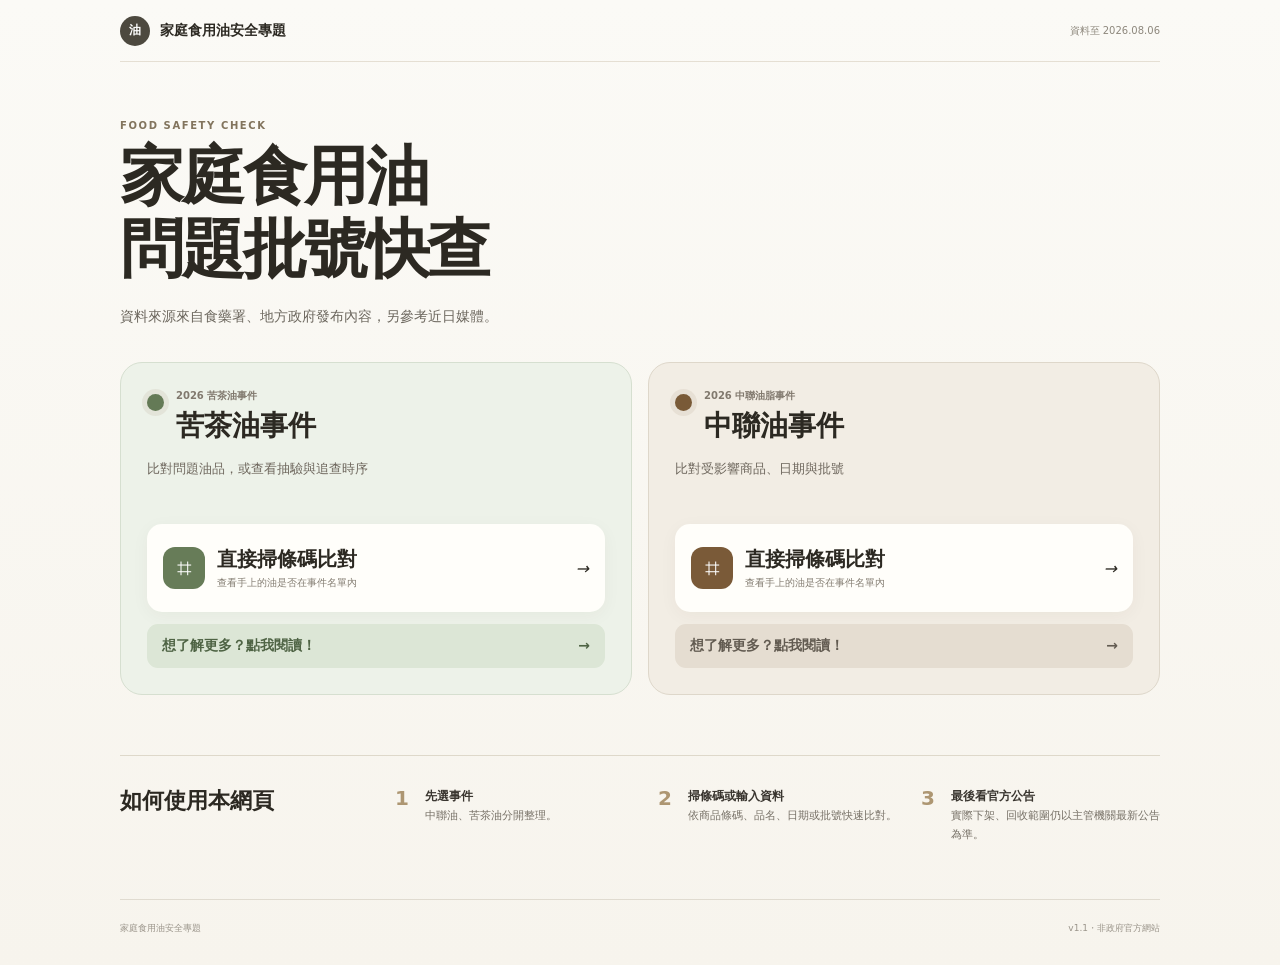
==== commit 5dcc1fa4: "Add files via upload" ====
--- a/index.html
+++ b/index.html
@@ -1,81 +1,11 @@
 <!doctype html>
 <html lang="zh-Hant-TW">
-  <head>
-    <meta charset="UTF-8" />
-    <meta name="viewport" content="width=device-width, initial-scale=1.0, viewport-fit=cover" />
-    <meta name="theme-color" content="#176b4b" />
-    <meta name="description" content="依食藥署公告資料核對中聯油脂事件相關家庭食品。" />
-    <title>家庭食安查詢</title>
-    <style>/*! tailwindcss v4.2.1 | MIT License | https://tailwindcss.com */
-@layer properties{@supports (((-webkit-hyphens:none)) and (not (margin-trim:inline))) or ((-moz-orient:inline) and (not (color:rgb(from red r g b)))){*,:before,:after,::backdrop{--tw-blur:initial;--tw-brightness:initial;--tw-contrast:initial;--tw-grayscale:initial;--tw-hue-rotate:initial;--tw-invert:initial;--tw-opacity:initial;--tw-saturate:initial;--tw-sepia:initial;--tw-drop-shadow:initial;--tw-drop-shadow-color:initial;--tw-drop-shadow-alpha:100%;--tw-drop-shadow-size:initial}}}@layer theme{:root,:host{--font-sans:ui-sans-serif, system-ui, sans-serif, "Apple Color Emoji", "Segoe UI Emoji", "Segoe UI Symbol", "Noto Color Emoji";--font-mono:ui-monospace, SFMono-Regular, Menlo, Monaco, Consolas, "Liberation Mono", "Courier New", monospace;--spacing:.25rem;--default-font-family:var(--font-sans);--default-mono-font-family:var(--font-mono)}}@layer base{*,:after,:before,::backdrop{box-sizing:border-box;border:0 solid;margin:0;padding:0}::file-selector-button{box-sizing:border-box;border:0 solid;margin:0;padding:0}html,:host{-webkit-text-size-adjust:100%;tab-size:4;line-height:1.5;font-family:var(--default-font-family,ui-sans-serif, system-ui, sans-serif, "Apple Color Emoji", "Segoe UI Emoji", "Segoe UI Symbol", "Noto Color Emoji");font-feature-settings:var(--default-font-feature-settings,normal);font-variation-settings:var(--default-font-variation-settings,normal);-webkit-tap-highlight-color:transparent}hr{height:0;color:inherit;border-top-width:1px}abbr:where([title]){-webkit-text-decoration:underline dotted;text-decoration:underline dotted}h1,h2,h3,h4,h5,h6{font-size:inherit;font-weight:inherit}a{color:inherit;-webkit-text-decoration:inherit;-webkit-text-decoration:inherit;-webkit-text-decoration:inherit;-webkit-text-decoration:inherit;text-decoration:inherit}b,strong{font-weight:bolder}code,kbd,samp,pre{font-family:var(--default-mono-font-family,ui-monospace, SFMono-Regular, Menlo, Monaco, Consolas, "Liberation Mono", "Courier New", monospace);font-feature-settings:var(--default-mono-font-feature-settings,normal);font-variation-settings:var(--default-mono-font-variation-settings,normal);font-size:1em}small{font-size:80%}sub,sup{vertical-align:baseline;font-size:75%;line-height:0;position:relative}sub{bottom:-.25em}sup{top:-.5em}table{text-indent:0;border-color:inherit;border-collapse:collapse}:-moz-focusring{outline:auto}progress{vertical-align:baseline}summary{display:list-item}ol,ul,menu{list-style:none}img,svg,video,canvas,audio,iframe,embed,object{vertical-align:middle;display:block}img,video{max-width:100%;height:auto}button,input,select,optgroup,textarea{font:inherit;font-feature-settings:inherit;font-variation-settings:inherit;letter-spacing:inherit;color:inherit;opacity:1;background-color:#0000;border-radius:0}::file-selector-button{font:inherit;font-feature-settings:inherit;font-variation-settings:inherit;letter-spacing:inherit;color:inherit;opacity:1;background-color:#0000;border-radius:0}:where(select:is([multiple],[size])) optgroup{font-weight:bolder}:where(select:is([multiple],[size])) optgroup option{padding-inline-start:20px}::file-selector-button{margin-inline-end:4px}::placeholder{opacity:1}@supports (not ((-webkit-appearance:-apple-pay-button))) or (contain-intrinsic-size:1px){::placeholder{color:currentColor}@supports (color:color-mix(in lab, red, red)){::placeholder{color:color-mix(in oklab, currentcolor 50%, transparent)}}}textarea{resize:vertical}::-webkit-search-decoration{-webkit-appearance:none}::-webkit-date-and-time-value{min-height:1lh;text-align:inherit}::-webkit-datetime-edit{display:inline-flex}::-webkit-datetime-edit-fields-wrapper{padding:0}::-webkit-datetime-edit{padding-block:0}::-webkit-datetime-edit-year-field{padding-block:0}::-webkit-datetime-edit-month-field{padding-block:0}::-webkit-datetime-edit-day-field{padding-block:0}::-webkit-datetime-edit-hour-field{padding-block:0}::-webkit-datetime-edit-minute-field{padding-block:0}::-webkit-datetime-edit-second-field{padding-block:0}::-webkit-datetime-edit-millisecond-field{padding-block:0}::-webkit-datetime-edit-meridiem-field{padding-block:0}::-webkit-calendar-picker-indicator{line-height:1}:-moz-ui-invalid{box-shadow:none}button,input:where([type=button],[type=reset],[type=submit]){appearance:button}::file-selector-button{appearance:button}::-webkit-inner-spin-button{height:auto}::-webkit-outer-spin-button{height:auto}[hidden]:where(:not([hidden=until-found])){display:none!important}}@layer components;@layer utilities{.visible{visibility:visible}.fixed{position:fixed}.relative{position:relative}.start{inset-inline-start:var(--spacing)}.end{inset-inline-end:var(--spacing)}.contents{display:contents}.flex{display:flex}.hidden{display:none}.table{display:table}.grow{flex-grow:1}.resize{resize:both}.antialiased{-webkit-font-smoothing:antialiased;-moz-osx-font-smoothing:grayscale}.blur{--tw-blur:blur(8px);filter:var(--tw-blur,) var(--tw-brightness,) var(--tw-contrast,) var(--tw-grayscale,) var(--tw-hue-rotate,) var(--tw-invert,) var(--tw-saturate,) var(--tw-sepia,) var(--tw-drop-shadow,)}.invert{--tw-invert:invert(100%);filter:var(--tw-blur,) var(--tw-brightness,) var(--tw-contrast,) var(--tw-grayscale,) var(--tw-hue-rotate,) var(--tw-invert,) var(--tw-saturate,) var(--tw-sepia,) var(--tw-drop-shadow,)}}:root{--ink:#17201c;--muted:#59645f;--paper:#f7f4ed;--card:#fffdf9;--green:#176b4b;--green-dark:#0e4f37;--green-pale:#e8f4ed;--amber:#a85b0e;--amber-pale:#fff1d8;--red:#a12627;--red-pale:#fde9e5;--line:#d8d5cc}*{box-sizing:border-box}html{background:var(--paper)}body{background:radial-gradient(circle at 10% 0%, #176b4b14, transparent 30rem), var(--paper);color:var(--ink);margin:0;font-family:Arial,Noto Sans TC,PingFang TC,sans-serif}button,input{font:inherit}button{cursor:pointer}button:focus-visible,input:focus-visible,a:focus-visible{outline-offset:3px;outline:4px solid #f0b44d}.app-shell{width:min(100%,560px);min-height:100svh;margin:0 auto;padding:0 20px 32px}.topbar{border-bottom:1px solid var(--line);justify-content:space-between;align-items:center;min-height:76px;display:flex}.brand{color:var(--ink);background:0 0;border:0;align-items:center;gap:10px;padding:8px 0;font-size:19px;font-weight:800;display:flex}.brand-mark{background:var(--green);color:#fff;border-radius:13px;place-items:center;width:40px;height:40px;font-size:22px;display:grid}.version{border:1px solid var(--line);color:var(--muted);border-radius:999px;padding:6px 10px;font-size:14px;font-weight:700}.prototype-note{background:var(--amber-pale);color:#70400d;border-radius:12px;margin:14px 0 0;padding:12px 14px;font-size:15px;font-weight:700;line-height:1.5}.panel{padding:38px 0 24px}.panel h1{letter-spacing:-.035em;margin:0;font-size:clamp(36px,9vw,52px);line-height:1.12}.eyebrow,.step,.result-label{color:var(--green);letter-spacing:.08em;margin:0 0 12px;font-size:17px;font-weight:800}.lead,.instruction,.result-copy{color:var(--muted);margin:20px 0 30px;font-size:21px;line-height:1.65}.home-invite{color:var(--ink);margin:18px 0 22px;font-size:22px;font-weight:750;line-height:1.65}.search-action{border:3px solid var(--green);background:var(--green);color:#fff;border-radius:20px;justify-content:center;align-items:center;gap:18px;width:100%;min-height:92px;padding:18px 22px;display:flex;box-shadow:0 10px 28px #0e4f3733}.search-action:hover{background:var(--green-dark)}.search-action strong,.search-action small{display:block}.search-action strong{font-size:27px;line-height:1.45}.search-action small{opacity:.9;margin-top:2px;font-size:17px;font-weight:650;line-height:1.45}.search-icon{font-size:38px;line-height:1}.scope-note{border-left:4px solid var(--green);color:#45504b;margin:20px 2px 28px;padding-left:13px;font-size:16px;font-weight:650;line-height:1.7}.guide-title{margin:0 0 17px;font-size:21px;line-height:1.5}.status-guide{gap:10px;margin:0 0 26px;display:grid}.status-item{border:2px solid #0000;border-radius:16px;align-items:center;gap:13px;min-height:72px;padding:11px 14px;display:flex}.status-item p{margin:0}.status-item strong,.status-item small{display:block}.status-item strong{font-size:18px;line-height:1.35}.status-item small{color:#38423d;margin-top:3px;font-size:15px;line-height:1.35}.status-dot{color:#fff;border-radius:50%;flex:0 0 42px;place-items:center;height:42px;font-size:25px;font-weight:900;display:grid}.status-green{background:var(--green-pale);border-color:#88b89f}.status-green .status-dot{background:var(--green)}.status-red{background:var(--red-pale);border-color:#d99a91}.status-red .status-dot{background:var(--red)}.status-yellow{background:var(--amber-pale);border-color:#d9ad65}.status-yellow .status-dot{background:var(--amber)}.status-white{background:#fff;border-color:#999f9b}.status-white .status-dot{background:#59645f}.primary-action,.secondary-action,.catalog-action,.listen-button,.phone-button,.source-button{text-align:center;border-radius:18px;justify-content:center;align-items:center;width:100%;min-height:72px;font-weight:800;text-decoration:none;display:flex}.primary-action{background:var(--green);color:#fff;border:0;gap:17px;padding:15px 20px;box-shadow:0 10px 28px #0e4f3733}.primary-action:hover{background:var(--green-dark)}.primary-action:disabled{opacity:.45;cursor:not-allowed;box-shadow:none}.primary-action strong{font-size:24px;line-height:1.2;display:block}.primary-action small{opacity:.85;margin-top:4px;font-size:15px;font-weight:600;display:block}.action-icon{font-size:34px;line-height:1}.primary-action.compact{margin-top:18px;font-size:22px}.secondary-action{border:2px solid var(--green);color:var(--green-dark);background:0 0;margin-top:14px;font-size:19px}.catalog-action{background:var(--ink);color:#fff;border:0;flex-direction:column;gap:3px;margin-top:4px;font-size:21px}.catalog-action small{opacity:.82;font-size:15px;font-weight:600}.demo-box{background:#ffffff73;border:1px dashed #aba89f;border-radius:16px;margin-top:34px;padding:18px}.demo-box p{color:var(--muted);margin:0 0 12px;font-weight:700}.demo-box div{flex-wrap:wrap;gap:8px;display:flex}.demo-box button{border:1px solid var(--line);color:var(--ink);background:#fff;border-radius:999px;padding:9px 12px;font-size:15px;font-weight:700}.back-button{color:var(--green-dark);background:0 0;border:0;margin-bottom:20px;padding:8px 0;font-size:18px;font-weight:800}.scan-panel h1,.date-panel h1,.help-panel h1,.catalog-panel h1{font-size:38px}.scan-panel .instruction{margin:10px 0 20px;font-size:18px}.camera-frame{aspect-ratio:4/3;background:#101310;border-radius:22px;position:relative;overflow:hidden}.camera-frame video{object-fit:cover;width:100%;height:100%}.scan-guide{border:4px solid #fff;border-radius:16px;height:32%;position:absolute;top:34%;left:8%;right:8%;box-shadow:0 0 0 999px #0000003d}.manual-entry,.date-input{margin-top:24px;display:block}.manual-entry span,.date-input span{margin-bottom:9px;font-size:18px;font-weight:800;display:block}.manual-entry input,.date-input input{width:100%;min-height:64px;color:var(--ink);background:#fff;border:2px solid #858d88;border-radius:14px;padding:12px 14px;font-size:21px}.product-card{border:1px solid var(--line);background:var(--card);border-radius:18px;align-items:center;gap:18px;margin-top:26px;padding:18px;display:flex}.bottle{color:#613e00;background:#e6bb4f;border-radius:14px 14px 18px 18px;place-items:center;width:64px;height:84px;font-size:23px;font-weight:900;display:grid}.product-card div{flex-direction:column;gap:4px;display:flex}.product-card strong{color:var(--green);font-size:16px}.product-card b{font-size:20px}.product-card span:last-child{color:var(--muted)}.date-tip{color:var(--muted);font-size:17px;line-height:1.6}.date-callout{color:var(--amber);margin:14px 0 0;font-size:22px;font-weight:850;line-height:1.5}.catalog-list{gap:12px;display:grid}.catalog-list button{border:2px solid var(--line);min-height:86px;color:var(--ink);text-align:left;background:#fff;border-radius:17px;grid-template-columns:62px 1fr auto;align-items:center;gap:3px 12px;padding:14px 16px;display:grid}.catalog-list button:hover{border-color:var(--green)}.catalog-list .catalog-brand{background:var(--green-pale);color:var(--green-dark);border-radius:12px;grid-row:1/3;align-self:stretch;place-items:center;font-size:17px;font-weight:900;display:grid}.catalog-list strong{font-size:18px}.catalog-list span:not(.catalog-brand){color:var(--muted);font-size:16px}.catalog-list b{color:var(--green-dark);grid-area:1/3/3;font-size:15px}.coverage-note{background:var(--amber-pale);color:#70400d;border-radius:14px;margin:20px 0 0;padding:14px;font-size:16px;font-weight:700;line-height:1.6}.result-panel{text-align:center;border-radius:28px;margin-top:24px;padding:34px 24px 26px}.result-safe{background:var(--green-pale)}.result-recall{background:var(--red-pale)}.result-unknown{background:#fff;border:2px solid #999f9b}.result-symbol{background:var(--green);color:#fff;border-radius:50%;place-items:center;width:86px;height:86px;margin:0 auto 20px;font-size:56px;font-weight:900;display:grid}.result-recall .result-symbol{background:var(--red)}.result-unknown .result-symbol{background:#59645f}.result-label{margin-bottom:8px}.result-recall .result-label{color:var(--red)}.result-unknown .result-label{color:#4d5752}.result-panel h1{font-size:39px}.result-panel .unknown-result-title{letter-spacing:-.02em;text-wrap:balance;font-size:clamp(29px,7.4vw,36px);line-height:1.32}.result-copy{color:var(--ink);margin:16px auto 20px;font-size:19px}.result-product{background:#ffffffb8;border-radius:14px;flex-direction:column;gap:5px;padding:14px;font-size:16px;display:flex}.result-product span{color:var(--muted)}.listen-button,.phone-button{border:2px solid var(--ink);color:var(--ink);background:#fff;margin-top:18px;font-size:19px}.phone-button{background:var(--red);color:#fff;border:0}.source-button{border:2px solid var(--green);color:var(--green-dark);background:#fff;margin-top:12px;font-size:18px}.result-panel .secondary-action{background:#ffffff8c}.help-panel ol{margin:28px 0;padding:0;list-style:none}.help-panel li{border-bottom:1px solid var(--line);gap:16px;padding:19px 0;display:flex}.help-panel li>span{background:var(--green);color:#fff;border-radius:50%;flex:0 0 44px;place-items:center;height:44px;font-size:21px;font-weight:900;display:grid}.help-panel p{color:var(--muted);margin:0;font-size:17px;line-height:1.55}.help-panel strong{color:var(--ink);font-size:20px;display:block}footer{border-top:1px solid var(--line);color:#a3aab3;text-align:center;flex-direction:column;gap:4px;padding:20px 0;font-size:12px;display:flex}footer a{color:#8f989f;font-weight:600}@media (width<=380px){.app-shell{padding-inline:14px}.version{display:none}.panel h1{font-size:34px}.result-panel .unknown-result-title{font-size:28px}}@media (prefers-reduced-motion:reduce){*{scroll-behavior:auto!important}}@property --tw-blur{syntax:"*";inherits:false}@property --tw-brightness{syntax:"*";inherits:false}@property --tw-contrast{syntax:"*";inherits:false}@property --tw-grayscale{syntax:"*";inherits:false}@property --tw-hue-rotate{syntax:"*";inherits:false}@property --tw-invert{syntax:"*";inherits:false}@property --tw-opacity{syntax:"*";inherits:false}@property --tw-saturate{syntax:"*";inherits:false}@property --tw-sepia{syntax:"*";inherits:false}@property --tw-drop-shadow{syntax:"*";inherits:false}@property --tw-drop-shadow-color{syntax:"*";inherits:false}@property --tw-drop-shadow-alpha{syntax:"<percentage>";inherits:false;initial-value:100%}@property --tw-drop-shadow-size{syntax:"*";inherits:false}
-</style>
-  </head>
-  <body>
-    <div id="root"></div>
-    <script type="module">var e=Object.create,t=Object.defineProperty,n=Object.getOwnPropertyDescriptor,r=Object.getOwnPropertyNames,i=Object.getPrototypeOf,a=Object.prototype.hasOwnProperty,o=(e,t)=>()=>(t||(e((t={exports:{}}).exports,t),e=null),t.exports),s=(e,i,o,s)=>{if(i&&typeof i==`object`||typeof i==`function`)for(var c=r(i),l=0,u=c.length,d;l<u;l++)d=c[l],!a.call(e,d)&&d!==o&&t(e,d,{get:(e=>i[e]).bind(null,d),enumerable:!(s=n(i,d))||s.enumerable});return e},c=(n,r,a)=>(a=n==null?{}:e(i(n)),s(r||!n||!n.__esModule?t(a,`default`,{value:n,enumerable:!0}):a,n));(function(){let e=document.createElement(`link`).relList;if(e&&e.supports&&e.supports(`modulepreload`))return;for(let e of document.querySelectorAll(`link[rel="modulepreload"]`))n(e);new MutationObserver(e=>{for(let t of e)if(t.type===`childList`)for(let e of t.addedNodes)e.tagName===`LINK`&&e.rel===`modulepreload`&&n(e)}).observe(document,{childList:!0,subtree:!0});function t(e){let t={};return e.integrity&&(t.integrity=e.integrity),e.referrerPolicy&&(t.referrerPolicy=e.referrerPolicy),e.crossOrigin===`use-credentials`?t.credentials=`include`:e.crossOrigin===`anonymous`?t.credentials=`omit`:t.credentials=`same-origin`,t}function n(e){if(e.ep)return;e.ep=!0;let n=t(e);fetch(e.href,n)}})();var l=o((e=>{var t=Symbol.for(`react.transitional.element`),n=Symbol.for(`react.portal`),r=Symbol.for(`react.fragment`),i=Symbol.for(`react.strict_mode`),a=Symbol.for(`react.profiler`),o=Symbol.for(`react.consumer`),s=Symbol.for(`react.context`),c=Symbol.for(`react.forward_ref`),l=Symbol.for(`react.suspense`),u=Symbol.for(`react.memo`),d=Symbol.for(`react.lazy`),f=Symbol.for(`react.activity`),p=Symbol.iterator;function m(e){return typeof e!=`object`||!e?null:(e=p&&e[p]||e[`@@iterator`],typeof e==`function`?e:null)}var h={isMounted:function(){return!1},enqueueForceUpdate:function(){},enqueueReplaceState:function(){},enqueueSetState:function(){}},g=Object.assign,_={};function v(e,t,n){this.props=e,this.context=t,this.refs=_,this.updater=n||h}v.prototype.isReactComponent={},v.prototype.setState=function(e,t){if(typeof e!=`object`&&typeof e!=`function`&&e!=null)throw Error(`takes an object of state variables to update or a function which returns an object of state variables.`);this.updater.enqueueSetState(this,e,t,`setState`)},v.prototype.forceUpdate=function(e){this.updater.enqueueForceUpdate(this,e,`forceUpdate`)};function y(){}y.prototype=v.prototype;function b(e,t,n){this.props=e,this.context=t,this.refs=_,this.updater=n||h}var x=b.prototype=new y;x.constructor=b,g(x,v.prototype),x.isPureReactComponent=!0;var S=Array.isArray;function C(){}var w={H:null,A:null,T:null,S:null},ee=Object.prototype.hasOwnProperty;function T(e,n,r){var i=r.ref;return{$$typeof:t,type:e,key:n,ref:i===void 0?null:i,props:r}}function te(e,t){return T(e.type,t,e.props)}function E(e){return typeof e==`object`&&!!e&&e.$$typeof===t}function ne(e){var t={"=":`=0`,":":`=2`};return`$`+e.replace(/[=:]/g,function(e){return t[e]})}var re=/\/+/g;function ie(e,t){return typeof e==`object`&&e&&e.key!=null?ne(``+e.key):t.toString(36)}function ae(e){switch(e.status){case`fulfilled`:return e.value;case`rejected`:throw e.reason;default:switch(typeof e.status==`string`?e.then(C,C):(e.status=`pending`,e.then(function(t){e.status===`pending`&&(e.status=`fulfilled`,e.value=t)},function(t){e.status===`pending`&&(e.status=`rejected`,e.reason=t)})),e.status){case`fulfilled`:return e.value;case`rejected`:throw e.reason}}throw e}function D(e,r,i,a,o){var s=typeof e;(s===`undefined`||s===`boolean`)&&(e=null);var c=!1;if(e===null)c=!0;else switch(s){case`bigint`:case`string`:case`number`:c=!0;break;case`object`:switch(e.$$typeof){case t:case n:c=!0;break;case d:return c=e._init,D(c(e._payload),r,i,a,o)}}if(c)return o=o(e),c=a===``?`.`+ie(e,0):a,S(o)?(i=``,c!=null&&(i=c.replace(re,`$&/`)+`/`),D(o,r,i,``,function(e){return e})):o!=null&&(E(o)&&(o=te(o,i+(o.key==null||e&&e.key===o.key?``:(``+o.key).replace(re,`$&/`)+`/`)+c)),r.push(o)),1;c=0;var l=a===``?`.`:a+`:`;if(S(e))for(var u=0;u<e.length;u++)a=e[u],s=l+ie(a,u),c+=D(a,r,i,s,o);else if(u=m(e),typeof u==`function`)for(e=u.call(e),u=0;!(a=e.next()).done;)a=a.value,s=l+ie(a,u++),c+=D(a,r,i,s,o);else if(s===`object`){if(typeof e.then==`function`)return D(ae(e),r,i,a,o);throw r=String(e),Error(`Objects are not valid as a React child (found: `+(r===`[object Object]`?`object with keys {`+Object.keys(e).join(`, `)+`}`:r)+`). If you meant to render a collection of children, use an array instead.`)}return c}function oe(e,t,n){if(e==null)return e;var r=[],i=0;return D(e,r,``,``,function(e){return t.call(n,e,i++)}),r}function se(e){if(e._status===-1){var t=e._result;t=t(),t.then(function(t){(e._status===0||e._status===-1)&&(e._status=1,e._result=t)},function(t){(e._status===0||e._status===-1)&&(e._status=2,e._result=t)}),e._status===-1&&(e._status=0,e._result=t)}if(e._status===1)return e._result.default;throw e._result}var O=typeof reportError==`function`?reportError:function(e){if(typeof window==`object`&&typeof window.ErrorEvent==`function`){var t=new window.ErrorEvent(`error`,{bubbles:!0,cancelable:!0,message:typeof e==`object`&&e&&typeof e.message==`string`?String(e.message):String(e),error:e});if(!window.dispatchEvent(t))return}else if(typeof process==`object`&&typeof process.emit==`function`){process.emit(`uncaughtException`,e);return}console.error(e)},k={map:oe,forEach:function(e,t,n){oe(e,function(){t.apply(this,arguments)},n)},count:function(e){var t=0;return oe(e,function(){t++}),t},toArray:function(e){return oe(e,function(e){return e})||[]},only:function(e){if(!E(e))throw Error(`React.Children.only expected to receive a single React element child.`);return e}};e.Activity=f,e.Children=k,e.Component=v,e.Fragment=r,e.Profiler=a,e.PureComponent=b,e.StrictMode=i,e.Suspense=l,e.__CLIENT_INTERNALS_DO_NOT_USE_OR_WARN_USERS_THEY_CANNOT_UPGRADE=w,e.__COMPILER_RUNTIME={__proto__:null,c:function(e){return w.H.useMemoCache(e)}},e.cache=function(e){return function(){return e.apply(null,arguments)}},e.cacheSignal=function(){return null},e.cloneElement=function(e,t,n){if(e==null)throw Error(`The argument must be a React element, but you passed `+e+`.`);var r=g({},e.props),i=e.key;if(t!=null)for(a in t.key!==void 0&&(i=``+t.key),t)!ee.call(t,a)||a===`key`||a===`__self`||a===`__source`||a===`ref`&&t.ref===void 0||(r[a]=t[a]);var a=arguments.length-2;if(a===1)r.children=n;else if(1<a){for(var o=Array(a),s=0;s<a;s++)o[s]=arguments[s+2];r.children=o}return T(e.type,i,r)},e.createContext=function(e){return e={$$typeof:s,_currentValue:e,_currentValue2:e,_threadCount:0,Provider:null,Consumer:null},e.Provider=e,e.Consumer={$$typeof:o,_context:e},e},e.createElement=function(e,t,n){var r,i={},a=null;if(t!=null)for(r in t.key!==void 0&&(a=``+t.key),t)ee.call(t,r)&&r!==`key`&&r!==`__self`&&r!==`__source`&&(i[r]=t[r]);var o=arguments.length-2;if(o===1)i.children=n;else if(1<o){for(var s=Array(o),c=0;c<o;c++)s[c]=arguments[c+2];i.children=s}if(e&&e.defaultProps)for(r in o=e.defaultProps,o)i[r]===void 0&&(i[r]=o[r]);return T(e,a,i)},e.createRef=function(){return{current:null}},e.forwardRef=function(e){return{$$typeof:c,render:e}},e.isValidElement=E,e.lazy=function(e){return{$$typeof:d,_payload:{_status:-1,_result:e},_init:se}},e.memo=function(e,t){return{$$typeof:u,type:e,compare:t===void 0?null:t}},e.startTransition=function(e){var t=w.T,n={};w.T=n;try{var r=e(),i=w.S;i!==null&&i(n,r),typeof r==`object`&&r&&typeof r.then==`function`&&r.then(C,O)}catch(e){O(e)}finally{t!==null&&n.types!==null&&(t.types=n.types),w.T=t}},e.unstable_useCacheRefresh=function(){return w.H.useCacheRefresh()},e.use=function(e){return w.H.use(e)},e.useActionState=function(e,t,n){return w.H.useActionState(e,t,n)},e.useCallback=function(e,t){return w.H.useCallback(e,t)},e.useContext=function(e){return w.H.useContext(e)},e.useDebugValue=function(){},e.useDeferredValue=function(e,t){return w.H.useDeferredValue(e,t)},e.useEffect=function(e,t){return w.H.useEffect(e,t)},e.useEffectEvent=function(e){return w.H.useEffectEvent(e)},e.useId=function(){return w.H.useId()},e.useImperativeHandle=function(e,t,n){return w.H.useImperativeHandle(e,t,n)},e.useInsertionEffect=function(e,t){return w.H.useInsertionEffect(e,t)},e.useLayoutEffect=function(e,t){return w.H.useLayoutEffect(e,t)},e.useMemo=function(e,t){return w.H.useMemo(e,t)},e.useOptimistic=function(e,t){return w.H.useOptimistic(e,t)},e.useReducer=function(e,t,n){return w.H.useReducer(e,t,n)},e.useRef=function(e){return w.H.useRef(e)},e.useState=function(e){return w.H.useState(e)},e.useSyncExternalStore=function(e,t,n){return w.H.useSyncExternalStore(e,t,n)},e.useTransition=function(){return w.H.useTransition()},e.version=`19.2.6`})),u=o(((e,t)=>{t.exports=l()})),d=o((e=>{function t(e,t){var n=e.length;e.push(t);a:for(;0<n;){var r=n-1>>>1,a=e[r];if(0<i(a,t))e[r]=t,e[n]=a,n=r;else break a}}function n(e){return e.length===0?null:e[0]}function r(e){if(e.length===0)return null;var t=e[0],n=e.pop();if(n!==t){e[0]=n;a:for(var r=0,a=e.length,o=a>>>1;r<o;){var s=2*(r+1)-1,c=e[s],l=s+1,u=e[l];if(0>i(c,n))l<a&&0>i(u,c)?(e[r]=u,e[l]=n,r=l):(e[r]=c,e[s]=n,r=s);else if(l<a&&0>i(u,n))e[r]=u,e[l]=n,r=l;else break a}}return t}function i(e,t){var n=e.sortIndex-t.sortIndex;return n===0?e.id-t.id:n}if(e.unstable_now=void 0,typeof performance==`object`&&typeof performance.now==`function`){var a=performance;e.unstable_now=function(){return a.now()}}else{var o=Date,s=o.now();e.unstable_now=function(){return o.now()-s}}var c=[],l=[],u=1,d=null,f=3,p=!1,m=!1,h=!1,g=!1,_=typeof setTimeout==`function`?setTimeout:null,v=typeof clearTimeout==`function`?clearTimeout:null,y=typeof setImmediate<`u`?setImmediate:null;function b(e){for(var i=n(l);i!==null;){if(i.callback===null)r(l);else if(i.startTime<=e)r(l),i.sortIndex=i.expirationTime,t(c,i);else break;i=n(l)}}function x(e){if(h=!1,b(e),!m)if(n(c)!==null)m=!0,S||(S=!0,E());else{var t=n(l);t!==null&&ie(x,t.startTime-e)}}var S=!1,C=-1,w=5,ee=-1;function T(){return g?!0:!(e.unstable_now()-ee<w)}function te(){if(g=!1,S){var t=e.unstable_now();ee=t;var i=!0;try{a:{m=!1,h&&(h=!1,v(C),C=-1),p=!0;var a=f;try{b:{for(b(t),d=n(c);d!==null&&!(d.expirationTime>t&&T());){var o=d.callback;if(typeof o==`function`){d.callback=null,f=d.priorityLevel;var s=o(d.expirationTime<=t);if(t=e.unstable_now(),typeof s==`function`){d.callback=s,b(t),i=!0;break b}d===n(c)&&r(c),b(t)}else r(c);d=n(c)}if(d!==null)i=!0;else{var u=n(l);u!==null&&ie(x,u.startTime-t),i=!1}}break a}finally{d=null,f=a,p=!1}i=void 0}}finally{i?E():S=!1}}}var E;if(typeof y==`function`)E=function(){y(te)};else if(typeof MessageChannel<`u`){var ne=new MessageChannel,re=ne.port2;ne.port1.onmessage=te,E=function(){re.postMessage(null)}}else E=function(){_(te,0)};function ie(t,n){C=_(function(){t(e.unstable_now())},n)}e.unstable_IdlePriority=5,e.unstable_ImmediatePriority=1,e.unstable_LowPriority=4,e.unstable_NormalPriority=3,e.unstable_Profiling=null,e.unstable_UserBlockingPriority=2,e.unstable_cancelCallback=function(e){e.callback=null},e.unstable_forceFrameRate=function(e){0>e||125<e?console.error(`forceFrameRate takes a positive int between 0 and 125, forcing frame rates higher than 125 fps is not supported`):w=0<e?Math.floor(1e3/e):5},e.unstable_getCurrentPriorityLevel=function(){return f},e.unstable_next=function(e){switch(f){case 1:case 2:case 3:var t=3;break;default:t=f}var n=f;f=t;try{return e()}finally{f=n}},e.unstable_requestPaint=function(){g=!0},e.unstable_runWithPriority=function(e,t){switch(e){case 1:case 2:case 3:case 4:case 5:break;default:e=3}var n=f;f=e;try{return t()}finally{f=n}},e.unstable_scheduleCallback=function(r,i,a){var o=e.unstable_now();switch(typeof a==`object`&&a?(a=a.delay,a=typeof a==`number`&&0<a?o+a:o):a=o,r){case 1:var s=-1;break;case 2:s=250;break;case 5:s=1073741823;break;case 4:s=1e4;break;default:s=5e3}return s=a+s,r={id:u++,callback:i,priorityLevel:r,startTime:a,expirationTime:s,sortIndex:-1},a>o?(r.sortIndex=a,t(l,r),n(c)===null&&r===n(l)&&(h?(v(C),C=-1):h=!0,ie(x,a-o))):(r.sortIndex=s,t(c,r),m||p||(m=!0,S||(S=!0,E()))),r},e.unstable_shouldYield=T,e.unstable_wrapCallback=function(e){var t=f;return function(){var n=f;f=t;try{return e.apply(this,arguments)}finally{f=n}}}})),f=o(((e,t)=>{t.exports=d()})),p=o((e=>{var t=u();function n(e){var t=`https://react.dev/errors/`+e;if(1<arguments.length){t+=`?args[]=`+encodeURIComponent(arguments[1]);for(var n=2;n<arguments.length;n++)t+=`&args[]=`+encodeURIComponent(arguments[n])}return`Minified React error #`+e+`; visit `+t+` for the full message or use the non-minified dev environment for full errors and additional helpful warnings.`}function r(){}var i={d:{f:r,r:function(){throw Error(n(522))},D:r,C:r,L:r,m:r,X:r,S:r,M:r},p:0,findDOMNode:null},a=Symbol.for(`react.portal`);function o(e,t,n){var r=3<arguments.length&&arguments[3]!==void 0?arguments[3]:null;return{$$typeof:a,key:r==null?null:``+r,children:e,containerInfo:t,implementation:n}}var s=t.__CLIENT_INTERNALS_DO_NOT_USE_OR_WARN_USERS_THEY_CANNOT_UPGRADE;function c(e,t){if(e===`font`)return``;if(typeof t==`string`)return t===`use-credentials`?t:``}e.__DOM_INTERNALS_DO_NOT_USE_OR_WARN_USERS_THEY_CANNOT_UPGRADE=i,e.createPortal=function(e,t){var r=2<arguments.length&&arguments[2]!==void 0?arguments[2]:null;if(!t||t.nodeType!==1&&t.nodeType!==9&&t.nodeType!==11)throw Error(n(299));return o(e,t,null,r)},e.flushSync=function(e){var t=s.T,n=i.p;try{if(s.T=null,i.p=2,e)return e()}finally{s.T=t,i.p=n,i.d.f()}},e.preconnect=function(e,t){typeof e==`string`&&(t?(t=t.crossOrigin,t=typeof t==`string`?t===`use-credentials`?t:``:void 0):t=null,i.d.C(e,t))},e.prefetchDNS=function(e){typeof e==`string`&&i.d.D(e)},e.preinit=function(e,t){if(typeof e==`string`&&t&&typeof t.as==`string`){var n=t.as,r=c(n,t.crossOrigin),a=typeof t.integrity==`string`?t.integrity:void 0,o=typeof t.fetchPriority==`string`?t.fetchPriority:void 0;n===`style`?i.d.S(e,typeof t.precedence==`string`?t.precedence:void 0,{crossOrigin:r,integrity:a,fetchPriority:o}):n===`script`&&i.d.X(e,{crossOrigin:r,integrity:a,fetchPriority:o,nonce:typeof t.nonce==`string`?t.nonce:void 0})}},e.preinitModule=function(e,t){if(typeof e==`string`)if(typeof t==`object`&&t){if(t.as==null||t.as===`script`){var n=c(t.as,t.crossOrigin);i.d.M(e,{crossOrigin:n,integrity:typeof t.integrity==`string`?t.integrity:void 0,nonce:typeof t.nonce==`string`?t.nonce:void 0})}}else t??i.d.M(e)},e.preload=function(e,t){if(typeof e==`string`&&typeof t==`object`&&t&&typeof t.as==`string`){var n=t.as,r=c(n,t.crossOrigin);i.d.L(e,n,{crossOrigin:r,integrity:typeof t.integrity==`string`?t.integrity:void 0,nonce:typeof t.nonce==`string`?t.nonce:void 0,type:typeof t.type==`string`?t.type:void 0,fetchPriority:typeof t.fetchPriority==`string`?t.fetchPriority:void 0,referrerPolicy:typeof t.referrerPolicy==`string`?t.referrerPolicy:void 0,imageSrcSet:typeof t.imageSrcSet==`string`?t.imageSrcSet:void 0,imageSizes:typeof t.imageSizes==`string`?t.imageSizes:void 0,media:typeof t.media==`string`?t.media:void 0})}},e.preloadModule=function(e,t){if(typeof e==`string`)if(t){var n=c(t.as,t.crossOrigin);i.d.m(e,{as:typeof t.as==`string`&&t.as!==`script`?t.as:void 0,crossOrigin:n,integrity:typeof t.integrity==`string`?t.integrity:void 0})}else i.d.m(e)},e.requestFormReset=function(e){i.d.r(e)},e.unstable_batchedUpdates=function(e,t){return e(t)},e.useFormState=function(e,t,n){return s.H.useFormState(e,t,n)},e.useFormStatus=function(){return s.H.useHostTransitionStatus()},e.version=`19.2.6`})),m=o(((e,t)=>{function n(){if(!(typeof __REACT_DEVTOOLS_GLOBAL_HOOK__>`u`||typeof __REACT_DEVTOOLS_GLOBAL_HOOK__.checkDCE!=`function`))try{__REACT_DEVTOOLS_GLOBAL_HOOK__.checkDCE(n)}catch(e){console.error(e)}}n(),t.exports=p()})),h=o((e=>{var t=f(),n=u(),r=m();function i(e){var t=`https://react.dev/errors/`+e;if(1<arguments.length){t+=`?args[]=`+encodeURIComponent(arguments[1]);for(var n=2;n<arguments.length;n++)t+=`&args[]=`+encodeURIComponent(arguments[n])}return`Minified React error #`+e+`; visit `+t+` for the full message or use the non-minified dev environment for full errors and additional helpful warnings.`}function a(e){return!(!e||e.nodeType!==1&&e.nodeType!==9&&e.nodeType!==11)}function o(e){var t=e,n=e;if(e.alternate)for(;t.return;)t=t.return;else{e=t;do t=e,t.flags&4098&&(n=t.return),e=t.return;while(e)}return t.tag===3?n:null}function s(e){if(e.tag===13){var t=e.memoizedState;if(t===null&&(e=e.alternate,e!==null&&(t=e.memoizedState)),t!==null)return t.dehydrated}return null}function c(e){if(e.tag===31){var t=e.memoizedState;if(t===null&&(e=e.alternate,e!==null&&(t=e.memoizedState)),t!==null)return t.dehydrated}return null}function l(e){if(o(e)!==e)throw Error(i(188))}function d(e){var t=e.alternate;if(!t){if(t=o(e),t===null)throw Error(i(188));return t===e?e:null}for(var n=e,r=t;;){var a=n.return;if(a===null)break;var s=a.alternate;if(s===null){if(r=a.return,r!==null){n=r;continue}break}if(a.child===s.child){for(s=a.child;s;){if(s===n)return l(a),e;if(s===r)return l(a),t;s=s.sibling}throw Error(i(188))}if(n.return!==r.return)n=a,r=s;else{for(var c=!1,u=a.child;u;){if(u===n){c=!0,n=a,r=s;break}if(u===r){c=!0,r=a,n=s;break}u=u.sibling}if(!c){for(u=s.child;u;){if(u===n){c=!0,n=s,r=a;break}if(u===r){c=!0,r=s,n=a;break}u=u.sibling}if(!c)throw Error(i(189))}}if(n.alternate!==r)throw Error(i(190))}if(n.tag!==3)throw Error(i(188));return n.stateNode.current===n?e:t}function p(e){var t=e.tag;if(t===5||t===26||t===27||t===6)return e;for(e=e.child;e!==null;){if(t=p(e),t!==null)return t;e=e.sibling}return null}var h=Object.assign,g=Symbol.for(`react.element`),_=Symbol.for(`react.transitional.element`),v=Symbol.for(`react.portal`),y=Symbol.for(`react.fragment`),b=Symbol.for(`react.strict_mode`),x=Symbol.for(`react.profiler`),S=Symbol.for(`react.consumer`),C=Symbol.for(`react.context`),w=Symbol.for(`react.forward_ref`),ee=Symbol.for(`react.suspense`),T=Symbol.for(`react.suspense_list`),te=Symbol.for(`react.memo`),E=Symbol.for(`react.lazy`),ne=Symbol.for(`react.activity`),re=Symbol.for(`react.memo_cache_sentinel`),ie=Symbol.iterator;function ae(e){return typeof e!=`object`||!e?null:(e=ie&&e[ie]||e[`@@iterator`],typeof e==`function`?e:null)}var D=Symbol.for(`react.client.reference`);function oe(e){if(e==null)return null;if(typeof e==`function`)return e.$$typeof===D?null:e.displayName||e.name||null;if(typeof e==`string`)return e;switch(e){case y:return`Fragment`;case x:return`Profiler`;case b:return`StrictMode`;case ee:return`Suspense`;case T:return`SuspenseList`;case ne:return`Activity`}if(typeof e==`object`)switch(e.$$typeof){case v:return`Portal`;case C:return e.displayName||`Context`;case S:return(e._context.displayName||`Context`)+`.Consumer`;case w:var t=e.render;return e=e.displayName,e||=(e=t.displayName||t.name||``,e===``?`ForwardRef`:`ForwardRef(`+e+`)`),e;case te:return t=e.displayName||null,t===null?oe(e.type)||`Memo`:t;case E:t=e._payload,e=e._init;try{return oe(e(t))}catch{}}return null}var se=Array.isArray,O=n.__CLIENT_INTERNALS_DO_NOT_USE_OR_WARN_USERS_THEY_CANNOT_UPGRADE,k=r.__DOM_INTERNALS_DO_NOT_USE_OR_WARN_USERS_THEY_CANNOT_UPGRADE,ce={pending:!1,data:null,method:null,action:null},le=[],A=-1;function ue(e){return{current:e}}function de(e){0>A||(e.current=le[A],le[A]=null,A--)}function j(e,t){A++,le[A]=e.current,e.current=t}var fe=ue(null),M=ue(null),pe=ue(null),me=ue(null);function he(e,t){switch(j(pe,t),j(M,e),j(fe,null),t.nodeType){case 9:case 11:e=(e=t.documentElement)&&(e=e.namespaceURI)?Vd(e):0;break;default:if(e=t.tagName,t=t.namespaceURI)t=Vd(t),e=Hd(t,e);else switch(e){case`svg`:e=1;break;case`math`:e=2;break;default:e=0}}de(fe),j(fe,e)}function ge(){de(fe),de(M),de(pe)}function _e(e){e.memoizedState!==null&&j(me,e);var t=fe.current,n=Hd(t,e.type);t!==n&&(j(M,e),j(fe,n))}function ve(e){M.current===e&&(de(fe),de(M)),me.current===e&&(de(me),Qf._currentValue=ce)}var N,P;function ye(e){if(N===void 0)try{throw Error()}catch(e){var t=e.stack.trim().match(/\n( *(at )?)/);N=t&&t[1]||``,P=-1<e.stack.indexOf(`
-    at`)?` (<anonymous>)`:-1<e.stack.indexOf(`@`)?`@unknown:0:0`:``}return`
-`+N+e+P}var be=!1;function F(e,t){if(!e||be)return``;be=!0;var n=Error.prepareStackTrace;Error.prepareStackTrace=void 0;try{var r={DetermineComponentFrameRoot:function(){try{if(t){var n=function(){throw Error()};if(Object.defineProperty(n.prototype,`props`,{set:function(){throw Error()}}),typeof Reflect==`object`&&Reflect.construct){try{Reflect.construct(n,[])}catch(e){var r=e}Reflect.construct(e,[],n)}else{try{n.call()}catch(e){r=e}e.call(n.prototype)}}else{try{throw Error()}catch(e){r=e}(n=e())&&typeof n.catch==`function`&&n.catch(function(){})}}catch(e){if(e&&r&&typeof e.stack==`string`)return[e.stack,r.stack]}return[null,null]}};r.DetermineComponentFrameRoot.displayName=`DetermineComponentFrameRoot`;var i=Object.getOwnPropertyDescriptor(r.DetermineComponentFrameRoot,`name`);i&&i.configurable&&Object.defineProperty(r.DetermineComponentFrameRoot,`name`,{value:`DetermineComponentFrameRoot`});var a=r.DetermineComponentFrameRoot(),o=a[0],s=a[1];if(o&&s){var c=o.split(`
-`),l=s.split(`
-`);for(i=r=0;r<c.length&&!c[r].includes(`DetermineComponentFrameRoot`);)r++;for(;i<l.length&&!l[i].includes(`DetermineComponentFrameRoot`);)i++;if(r===c.length||i===l.length)for(r=c.length-1,i=l.length-1;1<=r&&0<=i&&c[r]!==l[i];)i--;for(;1<=r&&0<=i;r--,i--)if(c[r]!==l[i]){if(r!==1||i!==1)do if(r--,i--,0>i||c[r]!==l[i]){var u=`
-`+c[r].replace(` at new `,` at `);return e.displayName&&u.includes(`<anonymous>`)&&(u=u.replace(`<anonymous>`,e.displayName)),u}while(1<=r&&0<=i);break}}}finally{be=!1,Error.prepareStackTrace=n}return(n=e?e.displayName||e.name:``)?ye(n):``}function xe(e,t){switch(e.tag){case 26:case 27:case 5:return ye(e.type);case 16:return ye(`Lazy`);case 13:return e.child!==t&&t!==null?ye(`Suspense Fallback`):ye(`Suspense`);case 19:return ye(`SuspenseList`);case 0:case 15:return F(e.type,!1);case 11:return F(e.type.render,!1);case 1:return F(e.type,!0);case 31:return ye(`Activity`);default:return``}}function Se(e){try{var t=``,n=null;do t+=xe(e,n),n=e,e=e.return;while(e);return t}catch(e){return`
-Error generating stack: `+e.message+`
-`+e.stack}}var Ce=Object.prototype.hasOwnProperty,we=t.unstable_scheduleCallback,Te=t.unstable_cancelCallback,Ee=t.unstable_shouldYield,De=t.unstable_requestPaint,Oe=t.unstable_now,ke=t.unstable_getCurrentPriorityLevel,Ae=t.unstable_ImmediatePriority,je=t.unstable_UserBlockingPriority,Me=t.unstable_NormalPriority,Ne=t.unstable_LowPriority,Pe=t.unstable_IdlePriority,Fe=t.log,Ie=t.unstable_setDisableYieldValue,I=null,Le=null;function Re(e){if(typeof Fe==`function`&&Ie(e),Le&&typeof Le.setStrictMode==`function`)try{Le.setStrictMode(I,e)}catch{}}var ze=Math.clz32?Math.clz32:He,Be=Math.log,Ve=Math.LN2;function He(e){return e>>>=0,e===0?32:31-(Be(e)/Ve|0)|0}var Ue=256,We=262144,Ge=4194304;function Ke(e){var t=e&42;if(t!==0)return t;switch(e&-e){case 1:return 1;case 2:return 2;case 4:return 4;case 8:return 8;case 16:return 16;case 32:return 32;case 64:return 64;case 128:return 128;case 256:case 512:case 1024:case 2048:case 4096:case 8192:case 16384:case 32768:case 65536:case 131072:return e&261888;case 262144:case 524288:case 1048576:case 2097152:return e&3932160;case 4194304:case 8388608:case 16777216:case 33554432:return e&62914560;case 67108864:return 67108864;case 134217728:return 134217728;case 268435456:return 268435456;case 536870912:return 536870912;case 1073741824:return 0;default:return e}}function qe(e,t,n){var r=e.pendingLanes;if(r===0)return 0;var i=0,a=e.suspendedLanes,o=e.pingedLanes;e=e.warmLanes;var s=r&134217727;return s===0?(s=r&~a,s===0?o===0?n||(n=r&~e,n!==0&&(i=Ke(n))):i=Ke(o):i=Ke(s)):(r=s&~a,r===0?(o&=s,o===0?n||(n=s&~e,n!==0&&(i=Ke(n))):i=Ke(o)):i=Ke(r)),i===0?0:t!==0&&t!==i&&(t&a)===0&&(a=i&-i,n=t&-t,a>=n||a===32&&n&4194048)?t:i}function Je(e,t){return(e.pendingLanes&~(e.suspendedLanes&~e.pingedLanes)&t)===0}function Ye(e,t){switch(e){case 1:case 2:case 4:case 8:case 64:return t+250;case 16:case 32:case 128:case 256:case 512:case 1024:case 2048:case 4096:case 8192:case 16384:case 32768:case 65536:case 131072:case 262144:case 524288:case 1048576:case 2097152:return t+5e3;case 4194304:case 8388608:case 16777216:case 33554432:return-1;case 67108864:case 134217728:case 268435456:case 536870912:case 1073741824:return-1;default:return-1}}function Xe(){var e=Ge;return Ge<<=1,!(Ge&62914560)&&(Ge=4194304),e}function Ze(e){for(var t=[],n=0;31>n;n++)t.push(e);return t}function Qe(e,t){e.pendingLanes|=t,t!==268435456&&(e.suspendedLanes=0,e.pingedLanes=0,e.warmLanes=0)}function L(e,t,n,r,i,a){var o=e.pendingLanes;e.pendingLanes=n,e.suspendedLanes=0,e.pingedLanes=0,e.warmLanes=0,e.expiredLanes&=n,e.entangledLanes&=n,e.errorRecoveryDisabledLanes&=n,e.shellSuspendCounter=0;var s=e.entanglements,c=e.expirationTimes,l=e.hiddenUpdates;for(n=o&~n;0<n;){var u=31-ze(n),d=1<<u;s[u]=0,c[u]=-1;var f=l[u];if(f!==null)for(l[u]=null,u=0;u<f.length;u++){var p=f[u];p!==null&&(p.lane&=-536870913)}n&=~d}r!==0&&$e(e,r,0),a!==0&&i===0&&e.tag!==0&&(e.suspendedLanes|=a&~(o&~t))}function $e(e,t,n){e.pendingLanes|=t,e.suspendedLanes&=~t;var r=31-ze(t);e.entangledLanes|=t,e.entanglements[r]=e.entanglements[r]|1073741824|n&261930}function R(e,t){var n=e.entangledLanes|=t;for(e=e.entanglements;n;){var r=31-ze(n),i=1<<r;i&t|e[r]&t&&(e[r]|=t),n&=~i}}function et(e,t){var n=t&-t;return n=n&42?1:tt(n),(n&(e.suspendedLanes|t))===0?n:0}function tt(e){switch(e){case 2:e=1;break;case 8:e=4;break;case 32:e=16;break;case 256:case 512:case 1024:case 2048:case 4096:case 8192:case 16384:case 32768:case 65536:case 131072:case 262144:case 524288:case 1048576:case 2097152:case 4194304:case 8388608:case 16777216:case 33554432:e=128;break;case 268435456:e=134217728;break;default:e=0}return e}function nt(e){return e&=-e,2<e?8<e?e&134217727?32:268435456:8:2}function rt(){var e=k.p;return e===0?(e=window.event,e===void 0?32:mp(e.type)):e}function it(e,t){var n=k.p;try{return k.p=e,t()}finally{k.p=n}}var at=Math.random().toString(36).slice(2),ot=`__reactFiber$`+at,st=`__reactProps$`+at,ct=`__reactContainer$`+at,lt=`__reactEvents$`+at,ut=`__reactListeners$`+at,dt=`__reactHandles$`+at,ft=`__reactResources$`+at,pt=`__reactMarker$`+at;function mt(e){delete e[ot],delete e[st],delete e[lt],delete e[ut],delete e[dt]}function ht(e){var t=e[ot];if(t)return t;for(var n=e.parentNode;n;){if(t=n[ct]||n[ot]){if(n=t.alternate,t.child!==null||n!==null&&n.child!==null)for(e=df(e);e!==null;){if(n=e[ot])return n;e=df(e)}return t}e=n,n=e.parentNode}return null}function gt(e){if(e=e[ot]||e[ct]){var t=e.tag;if(t===5||t===6||t===13||t===31||t===26||t===27||t===3)return e}return null}function _t(e){var t=e.tag;if(t===5||t===26||t===27||t===6)return e.stateNode;throw Error(i(33))}function vt(e){var t=e[ft];return t||=e[ft]={hoistableStyles:new Map,hoistableScripts:new Map},t}function yt(e){e[pt]=!0}var bt=new Set,xt={};function St(e,t){Ct(e,t),Ct(e+`Capture`,t)}function Ct(e,t){for(xt[e]=t,e=0;e<t.length;e++)bt.add(t[e])}var wt=RegExp(`^[:A-Z_a-z\\u00C0-\\u00D6\\u00D8-\\u00F6\\u00F8-\\u02FF\\u0370-\\u037D\\u037F-\\u1FFF\\u200C-\\u200D\\u2070-\\u218F\\u2C00-\\u2FEF\\u3001-\\uD7FF\\uF900-\\uFDCF\\uFDF0-\\uFFFD][:A-Z_a-z\\u00C0-\\u00D6\\u00D8-\\u00F6\\u00F8-\\u02FF\\u0370-\\u037D\\u037F-\\u1FFF\\u200C-\\u200D\\u2070-\\u218F\\u2C00-\\u2FEF\\u3001-\\uD7FF\\uF900-\\uFDCF\\uFDF0-\\uFFFD\\-.0-9\\u00B7\\u0300-\\u036F\\u203F-\\u2040]*$`),Tt={},Et={};function Dt(e){return Ce.call(Et,e)?!0:Ce.call(Tt,e)?!1:wt.test(e)?Et[e]=!0:(Tt[e]=!0,!1)}function Ot(e,t,n){if(Dt(t))if(n===null)e.removeAttribute(t);else{switch(typeof n){case`undefined`:case`function`:case`symbol`:e.removeAttribute(t);return;case`boolean`:var r=t.toLowerCase().slice(0,5);if(r!==`data-`&&r!==`aria-`){e.removeAttribute(t);return}}e.setAttribute(t,``+n)}}function kt(e,t,n){if(n===null)e.removeAttribute(t);else{switch(typeof n){case`undefined`:case`function`:case`symbol`:case`boolean`:e.removeAttribute(t);return}e.setAttribute(t,``+n)}}function At(e,t,n,r){if(r===null)e.removeAttribute(n);else{switch(typeof r){case`undefined`:case`function`:case`symbol`:case`boolean`:e.removeAttribute(n);return}e.setAttributeNS(t,n,``+r)}}function jt(e){switch(typeof e){case`bigint`:case`boolean`:case`number`:case`string`:case`undefined`:return e;case`object`:return e;default:return``}}function Mt(e){var t=e.type;return(e=e.nodeName)&&e.toLowerCase()===`input`&&(t===`checkbox`||t===`radio`)}function Nt(e,t,n){var r=Object.getOwnPropertyDescriptor(e.constructor.prototype,t);if(!e.hasOwnProperty(t)&&r!==void 0&&typeof r.get==`function`&&typeof r.set==`function`){var i=r.get,a=r.set;return Object.defineProperty(e,t,{configurable:!0,get:function(){return i.call(this)},set:function(e){n=``+e,a.call(this,e)}}),Object.defineProperty(e,t,{enumerable:r.enumerable}),{getValue:function(){return n},setValue:function(e){n=``+e},stopTracking:function(){e._valueTracker=null,delete e[t]}}}}function Pt(e){if(!e._valueTracker){var t=Mt(e)?`checked`:`value`;e._valueTracker=Nt(e,t,``+e[t])}}function Ft(e){if(!e)return!1;var t=e._valueTracker;if(!t)return!0;var n=t.getValue(),r=``;return e&&(r=Mt(e)?e.checked?`true`:`false`:e.value),e=r,e===n?!1:(t.setValue(e),!0)}function It(e){if(e||=typeof document<`u`?document:void 0,e===void 0)return null;try{return e.activeElement||e.body}catch{return e.body}}var Lt=/[\n"\\]/g;function Rt(e){return e.replace(Lt,function(e){return`\\`+e.charCodeAt(0).toString(16)+` `})}function zt(e,t,n,r,i,a,o,s){e.name=``,o!=null&&typeof o!=`function`&&typeof o!=`symbol`&&typeof o!=`boolean`?e.type=o:e.removeAttribute(`type`),t==null?o!==`submit`&&o!==`reset`||e.removeAttribute(`value`):o===`number`?(t===0&&e.value===``||e.value!=t)&&(e.value=``+jt(t)):e.value!==``+jt(t)&&(e.value=``+jt(t)),t==null?n==null?r!=null&&e.removeAttribute(`value`):Vt(e,o,jt(n)):Vt(e,o,jt(t)),i==null&&a!=null&&(e.defaultChecked=!!a),i!=null&&(e.checked=i&&typeof i!=`function`&&typeof i!=`symbol`),s!=null&&typeof s!=`function`&&typeof s!=`symbol`&&typeof s!=`boolean`?e.name=``+jt(s):e.removeAttribute(`name`)}function Bt(e,t,n,r,i,a,o,s){if(a!=null&&typeof a!=`function`&&typeof a!=`symbol`&&typeof a!=`boolean`&&(e.type=a),t!=null||n!=null){if(!(a!==`submit`&&a!==`reset`||t!=null)){Pt(e);return}n=n==null?``:``+jt(n),t=t==null?n:``+jt(t),s||t===e.value||(e.value=t),e.defaultValue=t}r??=i,r=typeof r!=`function`&&typeof r!=`symbol`&&!!r,e.checked=s?e.checked:!!r,e.defaultChecked=!!r,o!=null&&typeof o!=`function`&&typeof o!=`symbol`&&typeof o!=`boolean`&&(e.name=o),Pt(e)}function Vt(e,t,n){t===`number`&&It(e.ownerDocument)===e||e.defaultValue===``+n||(e.defaultValue=``+n)}function Ht(e,t,n,r){if(e=e.options,t){t={};for(var i=0;i<n.length;i++)t[`$`+n[i]]=!0;for(n=0;n<e.length;n++)i=t.hasOwnProperty(`$`+e[n].value),e[n].selected!==i&&(e[n].selected=i),i&&r&&(e[n].defaultSelected=!0)}else{for(n=``+jt(n),t=null,i=0;i<e.length;i++){if(e[i].value===n){e[i].selected=!0,r&&(e[i].defaultSelected=!0);return}t!==null||e[i].disabled||(t=e[i])}t!==null&&(t.selected=!0)}}function Ut(e,t,n){if(t!=null&&(t=``+jt(t),t!==e.value&&(e.value=t),n==null)){e.defaultValue!==t&&(e.defaultValue=t);return}e.defaultValue=n==null?``:``+jt(n)}function Wt(e,t,n,r){if(t==null){if(r!=null){if(n!=null)throw Error(i(92));if(se(r)){if(1<r.length)throw Error(i(93));r=r[0]}n=r}n??=``,t=n}n=jt(t),e.defaultValue=n,r=e.textContent,r===n&&r!==``&&r!==null&&(e.value=r),Pt(e)}function Gt(e,t){if(t){var n=e.firstChild;if(n&&n===e.lastChild&&n.nodeType===3){n.nodeValue=t;return}}e.textContent=t}var Kt=new Set(`animationIterationCount aspectRatio borderImageOutset borderImageSlice borderImageWidth boxFlex boxFlexGroup boxOrdinalGroup columnCount columns flex flexGrow flexPositive flexShrink flexNegative flexOrder gridArea gridRow gridRowEnd gridRowSpan gridRowStart gridColumn gridColumnEnd gridColumnSpan gridColumnStart fontWeight lineClamp lineHeight opacity order orphans scale tabSize widows zIndex zoom fillOpacity floodOpacity stopOpacity strokeDasharray strokeDashoffset strokeMiterlimit strokeOpacity strokeWidth MozAnimationIterationCount MozBoxFlex MozBoxFlexGroup MozLineClamp msAnimationIterationCount msFlex msZoom msFlexGrow msFlexNegative msFlexOrder msFlexPositive msFlexShrink msGridColumn msGridColumnSpan msGridRow msGridRowSpan WebkitAnimationIterationCount WebkitBoxFlex WebKitBoxFlexGroup WebkitBoxOrdinalGroup WebkitColumnCount WebkitColumns WebkitFlex WebkitFlexGrow WebkitFlexPositive WebkitFlexShrink WebkitLineClamp`.split(` `));function qt(e,t,n){var r=t.indexOf(`--`)===0;n==null||typeof n==`boolean`||n===``?r?e.setProperty(t,``):t===`float`?e.cssFloat=``:e[t]=``:r?e.setProperty(t,n):typeof n!=`number`||n===0||Kt.has(t)?t===`float`?e.cssFloat=n:e[t]=(``+n).trim():e[t]=n+`px`}function Jt(e,t,n){if(t!=null&&typeof t!=`object`)throw Error(i(62));if(e=e.style,n!=null){for(var r in n)!n.hasOwnProperty(r)||t!=null&&t.hasOwnProperty(r)||(r.indexOf(`--`)===0?e.setProperty(r,``):r===`float`?e.cssFloat=``:e[r]=``);for(var a in t)r=t[a],t.hasOwnProperty(a)&&n[a]!==r&&qt(e,a,r)}else for(var o in t)t.hasOwnProperty(o)&&qt(e,o,t[o])}function Yt(e){if(e.indexOf(`-`)===-1)return!1;switch(e){case`annotation-xml`:case`color-profile`:case`font-face`:case`font-face-src`:case`font-face-uri`:case`font-face-format`:case`font-face-name`:case`missing-glyph`:return!1;default:return!0}}var Xt=new Map([[`acceptCharset`,`accept-charset`],[`htmlFor`,`for`],[`httpEquiv`,`http-equiv`],[`crossOrigin`,`crossorigin`],[`accentHeight`,`accent-height`],[`alignmentBaseline`,`alignment-baseline`],[`arabicForm`,`arabic-form`],[`baselineShift`,`baseline-shift`],[`capHeight`,`cap-height`],[`clipPath`,`clip-path`],[`clipRule`,`clip-rule`],[`colorInterpolation`,`color-interpolation`],[`colorInterpolationFilters`,`color-interpolation-filters`],[`colorProfile`,`color-profile`],[`colorRendering`,`color-rendering`],[`dominantBaseline`,`dominant-baseline`],[`enableBackground`,`enable-background`],[`fillOpacity`,`fill-opacity`],[`fillRule`,`fill-rule`],[`floodColor`,`flood-color`],[`floodOpacity`,`flood-opacity`],[`fontFamily`,`font-family`],[`fontSize`,`font-size`],[`fontSizeAdjust`,`font-size-adjust`],[`fontStretch`,`font-stretch`],[`fontStyle`,`font-style`],[`fontVariant`,`font-variant`],[`fontWeight`,`font-weight`],[`glyphName`,`glyph-name`],[`glyphOrientationHorizontal`,`glyph-orientation-horizontal`],[`glyphOrientationVertical`,`glyph-orientation-vertical`],[`horizAdvX`,`horiz-adv-x`],[`horizOriginX`,`horiz-origin-x`],[`imageRendering`,`image-rendering`],[`letterSpacing`,`letter-spacing`],[`lightingColor`,`lighting-color`],[`markerEnd`,`marker-end`],[`markerMid`,`marker-mid`],[`markerStart`,`marker-start`],[`overlinePosition`,`overline-position`],[`overlineThickness`,`overline-thickness`],[`paintOrder`,`paint-order`],[`panose-1`,`panose-1`],[`pointerEvents`,`pointer-events`],[`renderingIntent`,`rendering-intent`],[`shapeRendering`,`shape-rendering`],[`stopColor`,`stop-color`],[`stopOpacity`,`stop-opacity`],[`strikethroughPosition`,`strikethrough-position`],[`strikethroughThickness`,`strikethrough-thickness`],[`strokeDasharray`,`stroke-dasharray`],[`strokeDashoffset`,`stroke-dashoffset`],[`strokeLinecap`,`stroke-linecap`],[`strokeLinejoin`,`stroke-linejoin`],[`strokeMiterlimit`,`stroke-miterlimit`],[`strokeOpacity`,`stroke-opacity`],[`strokeWidth`,`stroke-width`],[`textAnchor`,`text-anchor`],[`textDecoration`,`text-decoration`],[`textRendering`,`text-rendering`],[`transformOrigin`,`transform-origin`],[`underlinePosition`,`underline-position`],[`underlineThickness`,`underline-thickness`],[`unicodeBidi`,`unicode-bidi`],[`unicodeRange`,`unicode-range`],[`unitsPerEm`,`units-per-em`],[`vAlphabetic`,`v-alphabetic`],[`vHanging`,`v-hanging`],[`vIdeographic`,`v-ideographic`],[`vMathematical`,`v-mathematical`],[`vectorEffect`,`vector-effect`],[`vertAdvY`,`vert-adv-y`],[`vertOriginX`,`vert-origin-x`],[`vertOriginY`,`vert-origin-y`],[`wordSpacing`,`word-spacing`],[`writingMode`,`writing-mode`],[`xmlnsXlink`,`xmlns:xlink`],[`xHeight`,`x-height`]]),Zt=/^[\u0000-\u001F ]*j[\r\n\t]*a[\r\n\t]*v[\r\n\t]*a[\r\n\t]*s[\r\n\t]*c[\r\n\t]*r[\r\n\t]*i[\r\n\t]*p[\r\n\t]*t[\r\n\t]*:/i;function Qt(e){return Zt.test(``+e)?`javascript:throw new Error('React has blocked a javascript: URL as a security precaution.')`:e}function $t(){}var en=null;function tn(e){return e=e.target||e.srcElement||window,e.correspondingUseElement&&(e=e.correspondingUseElement),e.nodeType===3?e.parentNode:e}var nn=null,rn=null;function an(e){var t=gt(e);if(t&&(e=t.stateNode)){var n=e[st]||null;a:switch(e=t.stateNode,t.type){case`input`:if(zt(e,n.value,n.defaultValue,n.defaultValue,n.checked,n.defaultChecked,n.type,n.name),t=n.name,n.type===`radio`&&t!=null){for(n=e;n.parentNode;)n=n.parentNode;for(n=n.querySelectorAll(`input[name="`+Rt(``+t)+`"][type="radio"]`),t=0;t<n.length;t++){var r=n[t];if(r!==e&&r.form===e.form){var a=r[st]||null;if(!a)throw Error(i(90));zt(r,a.value,a.defaultValue,a.defaultValue,a.checked,a.defaultChecked,a.type,a.name)}}for(t=0;t<n.length;t++)r=n[t],r.form===e.form&&Ft(r)}break a;case`textarea`:Ut(e,n.value,n.defaultValue);break a;case`select`:t=n.value,t!=null&&Ht(e,!!n.multiple,t,!1)}}}var on=!1;function sn(e,t,n){if(on)return e(t,n);on=!0;try{return e(t)}finally{if(on=!1,(nn!==null||rn!==null)&&(vu(),nn&&(t=nn,e=rn,rn=nn=null,an(t),e)))for(t=0;t<e.length;t++)an(e[t])}}function cn(e,t){var n=e.stateNode;if(n===null)return null;var r=n[st]||null;if(r===null)return null;n=r[t];a:switch(t){case`onClick`:case`onClickCapture`:case`onDoubleClick`:case`onDoubleClickCapture`:case`onMouseDown`:case`onMouseDownCapture`:case`onMouseMove`:case`onMouseMoveCapture`:case`onMouseUp`:case`onMouseUpCapture`:case`onMouseEnter`:(r=!r.disabled)||(e=e.type,r=!(e===`button`||e===`input`||e===`select`||e===`textarea`)),e=!r;break a;default:e=!1}if(e)return null;if(n&&typeof n!=`function`)throw Error(i(231,t,typeof n));return n}var ln=!(typeof window>`u`||window.document===void 0||window.document.createElement===void 0),un=!1;if(ln)try{var dn={};Object.defineProperty(dn,`passive`,{get:function(){un=!0}}),window.addEventListener(`test`,dn,dn),window.removeEventListener(`test`,dn,dn)}catch{un=!1}var fn=null,pn=null,mn=null;function hn(){if(mn)return mn;var e,t=pn,n=t.length,r,i=`value`in fn?fn.value:fn.textContent,a=i.length;for(e=0;e<n&&t[e]===i[e];e++);var o=n-e;for(r=1;r<=o&&t[n-r]===i[a-r];r++);return mn=i.slice(e,1<r?1-r:void 0)}function gn(e){var t=e.keyCode;return`charCode`in e?(e=e.charCode,e===0&&t===13&&(e=13)):e=t,e===10&&(e=13),32<=e||e===13?e:0}function _n(){return!0}function vn(){return!1}function yn(e){function t(t,n,r,i,a){for(var o in this._reactName=t,this._targetInst=r,this.type=n,this.nativeEvent=i,this.target=a,this.currentTarget=null,e)e.hasOwnProperty(o)&&(t=e[o],this[o]=t?t(i):i[o]);return this.isDefaultPrevented=(i.defaultPrevented==null?!1===i.returnValue:i.defaultPrevented)?_n:vn,this.isPropagationStopped=vn,this}return h(t.prototype,{preventDefault:function(){this.defaultPrevented=!0;var e=this.nativeEvent;e&&(e.preventDefault?e.preventDefault():typeof e.returnValue!=`unknown`&&(e.returnValue=!1),this.isDefaultPrevented=_n)},stopPropagation:function(){var e=this.nativeEvent;e&&(e.stopPropagation?e.stopPropagation():typeof e.cancelBubble!=`unknown`&&(e.cancelBubble=!0),this.isPropagationStopped=_n)},persist:function(){},isPersistent:_n}),t}var bn={eventPhase:0,bubbles:0,cancelable:0,timeStamp:function(e){return e.timeStamp||Date.now()},defaultPrevented:0,isTrusted:0},xn=yn(bn),Sn=h({},bn,{view:0,detail:0}),Cn=yn(Sn),wn,Tn,En,Dn=h({},Sn,{screenX:0,screenY:0,clientX:0,clientY:0,pageX:0,pageY:0,ctrlKey:0,shiftKey:0,altKey:0,metaKey:0,getModifierState:Rn,button:0,buttons:0,relatedTarget:function(e){return e.relatedTarget===void 0?e.fromElement===e.srcElement?e.toElement:e.fromElement:e.relatedTarget},movementX:function(e){return`movementX`in e?e.movementX:(e!==En&&(En&&e.type===`mousemove`?(wn=e.screenX-En.screenX,Tn=e.screenY-En.screenY):Tn=wn=0,En=e),wn)},movementY:function(e){return`movementY`in e?e.movementY:Tn}}),On=yn(Dn),kn=yn(h({},Dn,{dataTransfer:0})),An=yn(h({},Sn,{relatedTarget:0})),jn=yn(h({},bn,{animationName:0,elapsedTime:0,pseudoElement:0})),Mn=yn(h({},bn,{clipboardData:function(e){return`clipboardData`in e?e.clipboardData:window.clipboardData}})),Nn=yn(h({},bn,{data:0})),Pn={Esc:`Escape`,Spacebar:` `,Left:`ArrowLeft`,Up:`ArrowUp`,Right:`ArrowRight`,Down:`ArrowDown`,Del:`Delete`,Win:`OS`,Menu:`ContextMenu`,Apps:`ContextMenu`,Scroll:`ScrollLock`,MozPrintableKey:`Unidentified`},Fn={8:`Backspace`,9:`Tab`,12:`Clear`,13:`Enter`,16:`Shift`,17:`Control`,18:`Alt`,19:`Pause`,20:`CapsLock`,27:`Escape`,32:` `,33:`PageUp`,34:`PageDown`,35:`End`,36:`Home`,37:`ArrowLeft`,38:`ArrowUp`,39:`ArrowRight`,40:`ArrowDown`,45:`Insert`,46:`Delete`,112:`F1`,113:`F2`,114:`F3`,115:`F4`,116:`F5`,117:`F6`,118:`F7`,119:`F8`,120:`F9`,121:`F10`,122:`F11`,123:`F12`,144:`NumLock`,145:`ScrollLock`,224:`Meta`},In={Alt:`altKey`,Control:`ctrlKey`,Meta:`metaKey`,Shift:`shiftKey`};function Ln(e){var t=this.nativeEvent;return t.getModifierState?t.getModifierState(e):(e=In[e])?!!t[e]:!1}function Rn(){return Ln}var zn=yn(h({},Sn,{key:function(e){if(e.key){var t=Pn[e.key]||e.key;if(t!==`Unidentified`)return t}return e.type===`keypress`?(e=gn(e),e===13?`Enter`:String.fromCharCode(e)):e.type===`keydown`||e.type===`keyup`?Fn[e.keyCode]||`Unidentified`:``},code:0,location:0,ctrlKey:0,shiftKey:0,altKey:0,metaKey:0,repeat:0,locale:0,getModifierState:Rn,charCode:function(e){return e.type===`keypress`?gn(e):0},keyCode:function(e){return e.type===`keydown`||e.type===`keyup`?e.keyCode:0},which:function(e){return e.type===`keypress`?gn(e):e.type===`keydown`||e.type===`keyup`?e.keyCode:0}})),Bn=yn(h({},Dn,{pointerId:0,width:0,height:0,pressure:0,tangentialPressure:0,tiltX:0,tiltY:0,twist:0,pointerType:0,isPrimary:0})),Vn=yn(h({},Sn,{touches:0,targetTouches:0,changedTouches:0,altKey:0,metaKey:0,ctrlKey:0,shiftKey:0,getModifierState:Rn})),Hn=yn(h({},bn,{propertyName:0,elapsedTime:0,pseudoElement:0})),Un=yn(h({},Dn,{deltaX:function(e){return`deltaX`in e?e.deltaX:`wheelDeltaX`in e?-e.wheelDeltaX:0},deltaY:function(e){return`deltaY`in e?e.deltaY:`wheelDeltaY`in e?-e.wheelDeltaY:`wheelDelta`in e?-e.wheelDelta:0},deltaZ:0,deltaMode:0})),Wn=yn(h({},bn,{newState:0,oldState:0})),Gn=[9,13,27,32],Kn=ln&&`CompositionEvent`in window,qn=null;ln&&`documentMode`in document&&(qn=document.documentMode);var Jn=ln&&`TextEvent`in window&&!qn,Yn=ln&&(!Kn||qn&&8<qn&&11>=qn),Xn=` `,Zn=!1;function Qn(e,t){switch(e){case`keyup`:return Gn.indexOf(t.keyCode)!==-1;case`keydown`:return t.keyCode!==229;case`keypress`:case`mousedown`:case`focusout`:return!0;default:return!1}}function $n(e){return e=e.detail,typeof e==`object`&&`data`in e?e.data:null}var er=!1;function tr(e,t){switch(e){case`compositionend`:return $n(t);case`keypress`:return t.which===32?(Zn=!0,Xn):null;case`textInput`:return e=t.data,e===Xn&&Zn?null:e;default:return null}}function nr(e,t){if(er)return e===`compositionend`||!Kn&&Qn(e,t)?(e=hn(),mn=pn=fn=null,er=!1,e):null;switch(e){case`paste`:return null;case`keypress`:if(!(t.ctrlKey||t.altKey||t.metaKey)||t.ctrlKey&&t.altKey){if(t.char&&1<t.char.length)return t.char;if(t.which)return String.fromCharCode(t.which)}return null;case`compositionend`:return Yn&&t.locale!==`ko`?null:t.data;default:return null}}var rr={color:!0,date:!0,datetime:!0,"datetime-local":!0,email:!0,month:!0,number:!0,password:!0,range:!0,search:!0,tel:!0,text:!0,time:!0,url:!0,week:!0};function ir(e){var t=e&&e.nodeName&&e.nodeName.toLowerCase();return t===`input`?!!rr[e.type]:t===`textarea`}function ar(e,t,n,r){nn?rn?rn.push(r):rn=[r]:nn=r,t=Td(t,`onChange`),0<t.length&&(n=new xn(`onChange`,`change`,null,n,r),e.push({event:n,listeners:t}))}var or=null,sr=null;function cr(e){vd(e,0)}function lr(e){if(Ft(_t(e)))return e}function ur(e,t){if(e===`change`)return t}var dr=!1;if(ln){var fr;if(ln){var z=`oninput`in document;if(!z){var B=document.createElement(`div`);B.setAttribute(`oninput`,`return;`),z=typeof B.oninput==`function`}fr=z}else fr=!1;dr=fr&&(!document.documentMode||9<document.documentMode)}function pr(){or&&(or.detachEvent(`onpropertychange`,mr),sr=or=null)}function mr(e){if(e.propertyName===`value`&&lr(sr)){var t=[];ar(t,sr,e,tn(e)),sn(cr,t)}}function hr(e,t,n){e===`focusin`?(pr(),or=t,sr=n,or.attachEvent(`onpropertychange`,mr)):e===`focusout`&&pr()}function gr(e){if(e===`selectionchange`||e===`keyup`||e===`keydown`)return lr(sr)}function _r(e,t){if(e===`click`)return lr(t)}function vr(e,t){if(e===`input`||e===`change`)return lr(t)}function yr(e,t){return e===t&&(e!==0||1/e==1/t)||e!==e&&t!==t}var br=typeof Object.is==`function`?Object.is:yr;function xr(e,t){if(br(e,t))return!0;if(typeof e!=`object`||!e||typeof t!=`object`||!t)return!1;var n=Object.keys(e),r=Object.keys(t);if(n.length!==r.length)return!1;for(r=0;r<n.length;r++){var i=n[r];if(!Ce.call(t,i)||!br(e[i],t[i]))return!1}return!0}function Sr(e){for(;e&&e.firstChild;)e=e.firstChild;return e}function Cr(e,t){var n=Sr(e);e=0;for(var r;n;){if(n.nodeType===3){if(r=e+n.textContent.length,e<=t&&r>=t)return{node:n,offset:t-e};e=r}a:{for(;n;){if(n.nextSibling){n=n.nextSibling;break a}n=n.parentNode}n=void 0}n=Sr(n)}}function wr(e,t){return e&&t?e===t?!0:e&&e.nodeType===3?!1:t&&t.nodeType===3?wr(e,t.parentNode):`contains`in e?e.contains(t):e.compareDocumentPosition?!!(e.compareDocumentPosition(t)&16):!1:!1}function Tr(e){e=e!=null&&e.ownerDocument!=null&&e.ownerDocument.defaultView!=null?e.ownerDocument.defaultView:window;for(var t=It(e.document);t instanceof e.HTMLIFrameElement;){try{var n=typeof t.contentWindow.location.href==`string`}catch{n=!1}if(n)e=t.contentWindow;else break;t=It(e.document)}return t}function Er(e){var t=e&&e.nodeName&&e.nodeName.toLowerCase();return t&&(t===`input`&&(e.type===`text`||e.type===`search`||e.type===`tel`||e.type===`url`||e.type===`password`)||t===`textarea`||e.contentEditable===`true`)}var Dr=ln&&`documentMode`in document&&11>=document.documentMode,Or=null,kr=null,V=null,H=!1;function Ar(e,t,n){var r=n.window===n?n.document:n.nodeType===9?n:n.ownerDocument;H||Or==null||Or!==It(r)||(r=Or,`selectionStart`in r&&Er(r)?r={start:r.selectionStart,end:r.selectionEnd}:(r=(r.ownerDocument&&r.ownerDocument.defaultView||window).getSelection(),r={anchorNode:r.anchorNode,anchorOffset:r.anchorOffset,focusNode:r.focusNode,focusOffset:r.focusOffset}),V&&xr(V,r)||(V=r,r=Td(kr,`onSelect`),0<r.length&&(t=new xn(`onSelect`,`select`,null,t,n),e.push({event:t,listeners:r}),t.target=Or)))}function jr(e,t){var n={};return n[e.toLowerCase()]=t.toLowerCase(),n[`Webkit`+e]=`webkit`+t,n[`Moz`+e]=`moz`+t,n}var Mr={animationend:jr(`Animation`,`AnimationEnd`),animationiteration:jr(`Animation`,`AnimationIteration`),animationstart:jr(`Animation`,`AnimationStart`),transitionrun:jr(`Transition`,`TransitionRun`),transitionstart:jr(`Transition`,`TransitionStart`),transitioncancel:jr(`Transition`,`TransitionCancel`),transitionend:jr(`Transition`,`TransitionEnd`)},Nr={},Pr={};ln&&(Pr=document.createElement(`div`).style,`AnimationEvent`in window||(delete Mr.animationend.animation,delete Mr.animationiteration.animation,delete Mr.animationstart.animation),`TransitionEvent`in window||delete Mr.transitionend.transition);function Fr(e){if(Nr[e])return Nr[e];if(!Mr[e])return e;var t=Mr[e],n;for(n in t)if(t.hasOwnProperty(n)&&n in Pr)return Nr[e]=t[n];return e}var Ir=Fr(`animationend`),Lr=Fr(`animationiteration`),Rr=Fr(`animationstart`),zr=Fr(`transitionrun`),Br=Fr(`transitionstart`),Vr=Fr(`transitioncancel`),Hr=Fr(`transitionend`),Ur=new Map,Wr=`abort auxClick beforeToggle cancel canPlay canPlayThrough click close contextMenu copy cut drag dragEnd dragEnter dragExit dragLeave dragOver dragStart drop durationChange emptied encrypted ended error gotPointerCapture input invalid keyDown keyPress keyUp load loadedData loadedMetadata loadStart lostPointerCapture mouseDown mouseMove mouseOut mouseOver mouseUp paste pause play playing pointerCancel pointerDown pointerMove pointerOut pointerOver pointerUp progress rateChange reset resize seeked seeking stalled submit suspend timeUpdate touchCancel touchEnd touchStart volumeChange scroll toggle touchMove waiting wheel`.split(` `);Wr.push(`scrollEnd`);function Gr(e,t){Ur.set(e,t),St(t,[e])}var Kr=typeof reportError==`function`?reportError:function(e){if(typeof window==`object`&&typeof window.ErrorEvent==`function`){var t=new window.ErrorEvent(`error`,{bubbles:!0,cancelable:!0,message:typeof e==`object`&&e&&typeof e.message==`string`?String(e.message):String(e),error:e});if(!window.dispatchEvent(t))return}else if(typeof process==`object`&&typeof process.emit==`function`){process.emit(`uncaughtException`,e);return}console.error(e)},qr=[],Jr=0,Yr=0;function Xr(){for(var e=Jr,t=Yr=Jr=0;t<e;){var n=qr[t];qr[t++]=null;var r=qr[t];qr[t++]=null;var i=qr[t];qr[t++]=null;var a=qr[t];if(qr[t++]=null,r!==null&&i!==null){var o=r.pending;o===null?i.next=i:(i.next=o.next,o.next=i),r.pending=i}a!==0&&ei(n,i,a)}}function Zr(e,t,n,r){qr[Jr++]=e,qr[Jr++]=t,qr[Jr++]=n,qr[Jr++]=r,Yr|=r,e.lanes|=r,e=e.alternate,e!==null&&(e.lanes|=r)}function Qr(e,t,n,r){return Zr(e,t,n,r),ti(e)}function $r(e,t){return Zr(e,null,null,t),ti(e)}function ei(e,t,n){e.lanes|=n;var r=e.alternate;r!==null&&(r.lanes|=n);for(var i=!1,a=e.return;a!==null;)a.childLanes|=n,r=a.alternate,r!==null&&(r.childLanes|=n),a.tag===22&&(e=a.stateNode,e===null||e._visibility&1||(i=!0)),e=a,a=a.return;return e.tag===3?(a=e.stateNode,i&&t!==null&&(i=31-ze(n),e=a.hiddenUpdates,r=e[i],r===null?e[i]=[t]:r.push(t),t.lane=n|536870912),a):null}function ti(e){if(50<lu)throw lu=0,uu=null,Error(i(185));for(var t=e.return;t!==null;)e=t,t=e.return;return e.tag===3?e.stateNode:null}var ni={};function ri(e,t,n,r){this.tag=e,this.key=n,this.sibling=this.child=this.return=this.stateNode=this.type=this.elementType=null,this.index=0,this.refCleanup=this.ref=null,this.pendingProps=t,this.dependencies=this.memoizedState=this.updateQueue=this.memoizedProps=null,this.mode=r,this.subtreeFlags=this.flags=0,this.deletions=null,this.childLanes=this.lanes=0,this.alternate=null}function ii(e,t,n,r){return new ri(e,t,n,r)}function ai(e){return e=e.prototype,!(!e||!e.isReactComponent)}function oi(e,t){var n=e.alternate;return n===null?(n=ii(e.tag,t,e.key,e.mode),n.elementType=e.elementType,n.type=e.type,n.stateNode=e.stateNode,n.alternate=e,e.alternate=n):(n.pendingProps=t,n.type=e.type,n.flags=0,n.subtreeFlags=0,n.deletions=null),n.flags=e.flags&65011712,n.childLanes=e.childLanes,n.lanes=e.lanes,n.child=e.child,n.memoizedProps=e.memoizedProps,n.memoizedState=e.memoizedState,n.updateQueue=e.updateQueue,t=e.dependencies,n.dependencies=t===null?null:{lanes:t.lanes,firstContext:t.firstContext},n.sibling=e.sibling,n.index=e.index,n.ref=e.ref,n.refCleanup=e.refCleanup,n}function si(e,t){e.flags&=65011714;var n=e.alternate;return n===null?(e.childLanes=0,e.lanes=t,e.child=null,e.subtreeFlags=0,e.memoizedProps=null,e.memoizedState=null,e.updateQueue=null,e.dependencies=null,e.stateNode=null):(e.childLanes=n.childLanes,e.lanes=n.lanes,e.child=n.child,e.subtreeFlags=0,e.deletions=null,e.memoizedProps=n.memoizedProps,e.memoizedState=n.memoizedState,e.updateQueue=n.updateQueue,e.type=n.type,t=n.dependencies,e.dependencies=t===null?null:{lanes:t.lanes,firstContext:t.firstContext}),e}function ci(e,t,n,r,a,o){var s=0;if(r=e,typeof e==`function`)ai(e)&&(s=1);else if(typeof e==`string`)s=Uf(e,n,fe.current)?26:e===`html`||e===`head`||e===`body`?27:5;else a:switch(e){case ne:return e=ii(31,n,t,a),e.elementType=ne,e.lanes=o,e;case y:return li(n.children,a,o,t);case b:s=8,a|=24;break;case x:return e=ii(12,n,t,a|2),e.elementType=x,e.lanes=o,e;case ee:return e=ii(13,n,t,a),e.elementType=ee,e.lanes=o,e;case T:return e=ii(19,n,t,a),e.elementType=T,e.lanes=o,e;default:if(typeof e==`object`&&e)switch(e.$$typeof){case C:s=10;break a;case S:s=9;break a;case w:s=11;break a;case te:s=14;break a;case E:s=16,r=null;break a}s=29,n=Error(i(130,e===null?`null`:typeof e,``)),r=null}return t=ii(s,n,t,a),t.elementType=e,t.type=r,t.lanes=o,t}function li(e,t,n,r){return e=ii(7,e,r,t),e.lanes=n,e}function ui(e,t,n){return e=ii(6,e,null,t),e.lanes=n,e}function di(e){var t=ii(18,null,null,0);return t.stateNode=e,t}function fi(e,t,n){return t=ii(4,e.children===null?[]:e.children,e.key,t),t.lanes=n,t.stateNode={containerInfo:e.containerInfo,pendingChildren:null,implementation:e.implementation},t}var pi=new WeakMap;function mi(e,t){if(typeof e==`object`&&e){var n=pi.get(e);return n===void 0?(t={value:e,source:t,stack:Se(t)},pi.set(e,t),t):n}return{value:e,source:t,stack:Se(t)}}var U=[],hi=0,gi=null,_i=0,vi=[],yi=0,bi=null,xi=1,Si=``;function Ci(e,t){U[hi++]=_i,U[hi++]=gi,gi=e,_i=t}function wi(e,t,n){vi[yi++]=xi,vi[yi++]=Si,vi[yi++]=bi,bi=e;var r=xi;e=Si;var i=32-ze(r)-1;r&=~(1<<i),n+=1;var a=32-ze(t)+i;if(30<a){var o=i-i%5;a=(r&(1<<o)-1).toString(32),r>>=o,i-=o,xi=1<<32-ze(t)+i|n<<i|r,Si=a+e}else xi=1<<a|n<<i|r,Si=e}function Ti(e){e.return!==null&&(Ci(e,1),wi(e,1,0))}function Ei(e){for(;e===gi;)gi=U[--hi],U[hi]=null,_i=U[--hi],U[hi]=null;for(;e===bi;)bi=vi[--yi],vi[yi]=null,Si=vi[--yi],vi[yi]=null,xi=vi[--yi],vi[yi]=null}function Di(e,t){vi[yi++]=xi,vi[yi++]=Si,vi[yi++]=bi,xi=t.id,Si=t.overflow,bi=e}var Oi=null,ki=null,W=!1,Ai=null,ji=!1,Mi=Error(i(519));function Ni(e){throw zi(mi(Error(i(418,1<arguments.length&&arguments[1]!==void 0&&arguments[1]?`text`:`HTML`,``)),e)),Mi}function Pi(e){var t=e.stateNode,n=e.type,r=e.memoizedProps;switch(t[ot]=e,t[st]=r,n){case`dialog`:$(`cancel`,t),$(`close`,t);break;case`iframe`:case`object`:case`embed`:$(`load`,t);break;case`video`:case`audio`:for(n=0;n<gd.length;n++)$(gd[n],t);break;case`source`:$(`error`,t);break;case`img`:case`image`:case`link`:$(`error`,t),$(`load`,t);break;case`details`:$(`toggle`,t);break;case`input`:$(`invalid`,t),Bt(t,r.value,r.defaultValue,r.checked,r.defaultChecked,r.type,r.name,!0);break;case`select`:$(`invalid`,t);break;case`textarea`:$(`invalid`,t),Wt(t,r.value,r.defaultValue,r.children)}n=r.children,typeof n!=`string`&&typeof n!=`number`&&typeof n!=`bigint`||t.textContent===``+n||!0===r.suppressHydrationWarning||jd(t.textContent,n)?(r.popover!=null&&($(`beforetoggle`,t),$(`toggle`,t)),r.onScroll!=null&&$(`scroll`,t),r.onScrollEnd!=null&&$(`scrollend`,t),r.onClick!=null&&(t.onclick=$t),t=!0):t=!1,t||Ni(e,!0)}function Fi(e){for(Oi=e.return;Oi;)switch(Oi.tag){case 5:case 31:case 13:ji=!1;return;case 27:case 3:ji=!0;return;default:Oi=Oi.return}}function Ii(e){if(e!==Oi)return!1;if(!W)return Fi(e),W=!0,!1;var t=e.tag,n;if((n=t!==3&&t!==27)&&((n=t===5)&&(n=e.type,n=!(n!==`form`&&n!==`button`)||Ud(e.type,e.memoizedProps)),n=!n),n&&ki&&Ni(e),Fi(e),t===13){if(e=e.memoizedState,e=e===null?null:e.dehydrated,!e)throw Error(i(317));ki=uf(e)}else if(t===31){if(e=e.memoizedState,e=e===null?null:e.dehydrated,!e)throw Error(i(317));ki=uf(e)}else t===27?(t=ki,Zd(e.type)?(e=lf,lf=null,ki=e):ki=t):ki=Oi?cf(e.stateNode.nextSibling):null;return!0}function Li(){ki=Oi=null,W=!1}function Ri(){var e=Ai;return e!==null&&(Yl===null?Yl=e:Yl.push.apply(Yl,e),Ai=null),e}function zi(e){Ai===null?Ai=[e]:Ai.push(e)}var Bi=ue(null),Vi=null,Hi=null;function Ui(e,t,n){j(Bi,t._currentValue),t._currentValue=n}function Wi(e){e._currentValue=Bi.current,de(Bi)}function Gi(e,t,n){for(;e!==null;){var r=e.alternate;if((e.childLanes&t)===t?r!==null&&(r.childLanes&t)!==t&&(r.childLanes|=t):(e.childLanes|=t,r!==null&&(r.childLanes|=t)),e===n)break;e=e.return}}function Ki(e,t,n,r){var a=e.child;for(a!==null&&(a.return=e);a!==null;){var o=a.dependencies;if(o!==null){var s=a.child;o=o.firstContext;a:for(;o!==null;){var c=o;o=a;for(var l=0;l<t.length;l++)if(c.context===t[l]){o.lanes|=n,c=o.alternate,c!==null&&(c.lanes|=n),Gi(o.return,n,e),r||(s=null);break a}o=c.next}}else if(a.tag===18){if(s=a.return,s===null)throw Error(i(341));s.lanes|=n,o=s.alternate,o!==null&&(o.lanes|=n),Gi(s,n,e),s=null}else s=a.child;if(s!==null)s.return=a;else for(s=a;s!==null;){if(s===e){s=null;break}if(a=s.sibling,a!==null){a.return=s.return,s=a;break}s=s.return}a=s}}function qi(e,t,n,r){e=null;for(var a=t,o=!1;a!==null;){if(!o){if(a.flags&524288)o=!0;else if(a.flags&262144)break}if(a.tag===10){var s=a.alternate;if(s===null)throw Error(i(387));if(s=s.memoizedProps,s!==null){var c=a.type;br(a.pendingProps.value,s.value)||(e===null?e=[c]:e.push(c))}}else if(a===me.current){if(s=a.alternate,s===null)throw Error(i(387));s.memoizedState.memoizedState!==a.memoizedState.memoizedState&&(e===null?e=[Qf]:e.push(Qf))}a=a.return}e!==null&&Ki(t,e,n,r),t.flags|=262144}function Ji(e){for(e=e.firstContext;e!==null;){if(!br(e.context._currentValue,e.memoizedValue))return!0;e=e.next}return!1}function Yi(e){Vi=e,Hi=null,e=e.dependencies,e!==null&&(e.firstContext=null)}function Xi(e){return Qi(Vi,e)}function Zi(e,t){return Vi===null&&Yi(e),Qi(e,t)}function Qi(e,t){var n=t._currentValue;if(t={context:t,memoizedValue:n,next:null},Hi===null){if(e===null)throw Error(i(308));Hi=t,e.dependencies={lanes:0,firstContext:t},e.flags|=524288}else Hi=Hi.next=t;return n}var $i=typeof AbortController<`u`?AbortController:function(){var e=[],t=this.signal={aborted:!1,addEventListener:function(t,n){e.push(n)}};this.abort=function(){t.aborted=!0,e.forEach(function(e){return e()})}},ea=t.unstable_scheduleCallback,ta=t.unstable_NormalPriority,na={$$typeof:C,Consumer:null,Provider:null,_currentValue:null,_currentValue2:null,_threadCount:0};function ra(){return{controller:new $i,data:new Map,refCount:0}}function ia(e){e.refCount--,e.refCount===0&&ea(ta,function(){e.controller.abort()})}var aa=null,oa=0,sa=0,ca=null;function la(e,t){if(aa===null){var n=aa=[];oa=0,sa=ud(),ca={status:`pending`,value:void 0,then:function(e){n.push(e)}}}return oa++,t.then(ua,ua),t}function ua(){if(--oa===0&&aa!==null){ca!==null&&(ca.status=`fulfilled`);var e=aa;aa=null,sa=0,ca=null;for(var t=0;t<e.length;t++)(0,e[t])()}}function da(e,t){var n=[],r={status:`pending`,value:null,reason:null,then:function(e){n.push(e)}};return e.then(function(){r.status=`fulfilled`,r.value=t;for(var e=0;e<n.length;e++)(0,n[e])(t)},function(e){for(r.status=`rejected`,r.reason=e,e=0;e<n.length;e++)(0,n[e])(void 0)}),r}var G=O.S;O.S=function(e,t){Ql=Oe(),typeof t==`object`&&t&&typeof t.then==`function`&&la(e,t),G!==null&&G(e,t)};var fa=ue(null);function pa(){var e=fa.current;return e===null?Fl.pooledCache:e}function ma(e,t){t===null?j(fa,fa.current):j(fa,t.pool)}function ha(){var e=pa();return e===null?null:{parent:na._currentValue,pool:e}}var ga=Error(i(460)),_a=Error(i(474)),va=Error(i(542)),ya={then:function(){}};function ba(e){return e=e.status,e===`fulfilled`||e===`rejected`}function xa(e,t,n){switch(n=e[n],n===void 0?e.push(t):n!==t&&(t.then($t,$t),t=n),t.status){case`fulfilled`:return t.value;case`rejected`:throw e=t.reason,Ta(e),e;default:if(typeof t.status==`string`)t.then($t,$t);else{if(e=Fl,e!==null&&100<e.shellSuspendCounter)throw Error(i(482));e=t,e.status=`pending`,e.then(function(e){if(t.status===`pending`){var n=t;n.status=`fulfilled`,n.value=e}},function(e){if(t.status===`pending`){var n=t;n.status=`rejected`,n.reason=e}})}switch(t.status){case`fulfilled`:return t.value;case`rejected`:throw e=t.reason,Ta(e),e}throw Ca=t,ga}}function Sa(e){try{var t=e._init;return t(e._payload)}catch(e){throw typeof e==`object`&&e&&typeof e.then==`function`?(Ca=e,ga):e}}var Ca=null;function wa(){if(Ca===null)throw Error(i(459));var e=Ca;return Ca=null,e}function Ta(e){if(e===ga||e===va)throw Error(i(483))}var Ea=null,Da=0;function Oa(e){var t=Da;return Da+=1,Ea===null&&(Ea=[]),xa(Ea,e,t)}function ka(e,t){t=t.props.ref,e.ref=t===void 0?null:t}function Aa(e,t){throw t.$$typeof===g?Error(i(525)):(e=Object.prototype.toString.call(t),Error(i(31,e===`[object Object]`?`object with keys {`+Object.keys(t).join(`, `)+`}`:e)))}function ja(e){function t(t,n){if(e){var r=t.deletions;r===null?(t.deletions=[n],t.flags|=16):r.push(n)}}function n(n,r){if(!e)return null;for(;r!==null;)t(n,r),r=r.sibling;return null}function r(e){for(var t=new Map;e!==null;)e.key===null?t.set(e.index,e):t.set(e.key,e),e=e.sibling;return t}function a(e,t){return e=oi(e,t),e.index=0,e.sibling=null,e}function o(t,n,r){return t.index=r,e?(r=t.alternate,r===null?(t.flags|=67108866,n):(r=r.index,r<n?(t.flags|=67108866,n):r)):(t.flags|=1048576,n)}function s(t){return e&&t.alternate===null&&(t.flags|=67108866),t}function c(e,t,n,r){return t===null||t.tag!==6?(t=ui(n,e.mode,r),t.return=e,t):(t=a(t,n),t.return=e,t)}function l(e,t,n,r){var i=n.type;return i===y?d(e,t,n.props.children,r,n.key):t!==null&&(t.elementType===i||typeof i==`object`&&i&&i.$$typeof===E&&Sa(i)===t.type)?(t=a(t,n.props),ka(t,n),t.return=e,t):(t=ci(n.type,n.key,n.props,null,e.mode,r),ka(t,n),t.return=e,t)}function u(e,t,n,r){return t===null||t.tag!==4||t.stateNode.containerInfo!==n.containerInfo||t.stateNode.implementation!==n.implementation?(t=fi(n,e.mode,r),t.return=e,t):(t=a(t,n.children||[]),t.return=e,t)}function d(e,t,n,r,i){return t===null||t.tag!==7?(t=li(n,e.mode,r,i),t.return=e,t):(t=a(t,n),t.return=e,t)}function f(e,t,n){if(typeof t==`string`&&t!==``||typeof t==`number`||typeof t==`bigint`)return t=ui(``+t,e.mode,n),t.return=e,t;if(typeof t==`object`&&t){switch(t.$$typeof){case _:return n=ci(t.type,t.key,t.props,null,e.mode,n),ka(n,t),n.return=e,n;case v:return t=fi(t,e.mode,n),t.return=e,t;case E:return t=Sa(t),f(e,t,n)}if(se(t)||ae(t))return t=li(t,e.mode,n,null),t.return=e,t;if(typeof t.then==`function`)return f(e,Oa(t),n);if(t.$$typeof===C)return f(e,Zi(e,t),n);Aa(e,t)}return null}function p(e,t,n,r){var i=t===null?null:t.key;if(typeof n==`string`&&n!==``||typeof n==`number`||typeof n==`bigint`)return i===null?c(e,t,``+n,r):null;if(typeof n==`object`&&n){switch(n.$$typeof){case _:return n.key===i?l(e,t,n,r):null;case v:return n.key===i?u(e,t,n,r):null;case E:return n=Sa(n),p(e,t,n,r)}if(se(n)||ae(n))return i===null?d(e,t,n,r,null):null;if(typeof n.then==`function`)return p(e,t,Oa(n),r);if(n.$$typeof===C)return p(e,t,Zi(e,n),r);Aa(e,n)}return null}function m(e,t,n,r,i){if(typeof r==`string`&&r!==``||typeof r==`number`||typeof r==`bigint`)return e=e.get(n)||null,c(t,e,``+r,i);if(typeof r==`object`&&r){switch(r.$$typeof){case _:return e=e.get(r.key===null?n:r.key)||null,l(t,e,r,i);case v:return e=e.get(r.key===null?n:r.key)||null,u(t,e,r,i);case E:return r=Sa(r),m(e,t,n,r,i)}if(se(r)||ae(r))return e=e.get(n)||null,d(t,e,r,i,null);if(typeof r.then==`function`)return m(e,t,n,Oa(r),i);if(r.$$typeof===C)return m(e,t,n,Zi(t,r),i);Aa(t,r)}return null}function h(i,a,s,c){for(var l=null,u=null,d=a,h=a=0,g=null;d!==null&&h<s.length;h++){d.index>h?(g=d,d=null):g=d.sibling;var _=p(i,d,s[h],c);if(_===null){d===null&&(d=g);break}e&&d&&_.alternate===null&&t(i,d),a=o(_,a,h),u===null?l=_:u.sibling=_,u=_,d=g}if(h===s.length)return n(i,d),W&&Ci(i,h),l;if(d===null){for(;h<s.length;h++)d=f(i,s[h],c),d!==null&&(a=o(d,a,h),u===null?l=d:u.sibling=d,u=d);return W&&Ci(i,h),l}for(d=r(d);h<s.length;h++)g=m(d,i,h,s[h],c),g!==null&&(e&&g.alternate!==null&&d.delete(g.key===null?h:g.key),a=o(g,a,h),u===null?l=g:u.sibling=g,u=g);return e&&d.forEach(function(e){return t(i,e)}),W&&Ci(i,h),l}function g(a,s,c,l){if(c==null)throw Error(i(151));for(var u=null,d=null,h=s,g=s=0,_=null,v=c.next();h!==null&&!v.done;g++,v=c.next()){h.index>g?(_=h,h=null):_=h.sibling;var y=p(a,h,v.value,l);if(y===null){h===null&&(h=_);break}e&&h&&y.alternate===null&&t(a,h),s=o(y,s,g),d===null?u=y:d.sibling=y,d=y,h=_}if(v.done)return n(a,h),W&&Ci(a,g),u;if(h===null){for(;!v.done;g++,v=c.next())v=f(a,v.value,l),v!==null&&(s=o(v,s,g),d===null?u=v:d.sibling=v,d=v);return W&&Ci(a,g),u}for(h=r(h);!v.done;g++,v=c.next())v=m(h,a,g,v.value,l),v!==null&&(e&&v.alternate!==null&&h.delete(v.key===null?g:v.key),s=o(v,s,g),d===null?u=v:d.sibling=v,d=v);return e&&h.forEach(function(e){return t(a,e)}),W&&Ci(a,g),u}function b(e,r,o,c){if(typeof o==`object`&&o&&o.type===y&&o.key===null&&(o=o.props.children),typeof o==`object`&&o){switch(o.$$typeof){case _:a:{for(var l=o.key;r!==null;){if(r.key===l){if(l=o.type,l===y){if(r.tag===7){n(e,r.sibling),c=a(r,o.props.children),c.return=e,e=c;break a}}else if(r.elementType===l||typeof l==`object`&&l&&l.$$typeof===E&&Sa(l)===r.type){n(e,r.sibling),c=a(r,o.props),ka(c,o),c.return=e,e=c;break a}n(e,r);break}else t(e,r);r=r.sibling}o.type===y?(c=li(o.props.children,e.mode,c,o.key),c.return=e,e=c):(c=ci(o.type,o.key,o.props,null,e.mode,c),ka(c,o),c.return=e,e=c)}return s(e);case v:a:{for(l=o.key;r!==null;){if(r.key===l)if(r.tag===4&&r.stateNode.containerInfo===o.containerInfo&&r.stateNode.implementation===o.implementation){n(e,r.sibling),c=a(r,o.children||[]),c.return=e,e=c;break a}else{n(e,r);break}else t(e,r);r=r.sibling}c=fi(o,e.mode,c),c.return=e,e=c}return s(e);case E:return o=Sa(o),b(e,r,o,c)}if(se(o))return h(e,r,o,c);if(ae(o)){if(l=ae(o),typeof l!=`function`)throw Error(i(150));return o=l.call(o),g(e,r,o,c)}if(typeof o.then==`function`)return b(e,r,Oa(o),c);if(o.$$typeof===C)return b(e,r,Zi(e,o),c);Aa(e,o)}return typeof o==`string`&&o!==``||typeof o==`number`||typeof o==`bigint`?(o=``+o,r!==null&&r.tag===6?(n(e,r.sibling),c=a(r,o),c.return=e,e=c):(n(e,r),c=ui(o,e.mode,c),c.return=e,e=c),s(e)):n(e,r)}return function(e,t,n,r){try{Da=0;var i=b(e,t,n,r);return Ea=null,i}catch(t){if(t===ga||t===va)throw t;var a=ii(29,t,null,e.mode);return a.lanes=r,a.return=e,a}}}var Ma=ja(!0),Na=ja(!1),Pa=!1;function Fa(e){e.updateQueue={baseState:e.memoizedState,firstBaseUpdate:null,lastBaseUpdate:null,shared:{pending:null,lanes:0,hiddenCallbacks:null},callbacks:null}}function Ia(e,t){e=e.updateQueue,t.updateQueue===e&&(t.updateQueue={baseState:e.baseState,firstBaseUpdate:e.firstBaseUpdate,lastBaseUpdate:e.lastBaseUpdate,shared:e.shared,callbacks:null})}function La(e){return{lane:e,tag:0,payload:null,callback:null,next:null}}function Ra(e,t,n){var r=e.updateQueue;if(r===null)return null;if(r=r.shared,Pl&2){var i=r.pending;return i===null?t.next=t:(t.next=i.next,i.next=t),r.pending=t,t=ti(e),ei(e,null,n),t}return Zr(e,r,t,n),ti(e)}function za(e,t,n){if(t=t.updateQueue,t!==null&&(t=t.shared,n&4194048)){var r=t.lanes;r&=e.pendingLanes,n|=r,t.lanes=n,R(e,n)}}function Ba(e,t){var n=e.updateQueue,r=e.alternate;if(r!==null&&(r=r.updateQueue,n===r)){var i=null,a=null;if(n=n.firstBaseUpdate,n!==null){do{var o={lane:n.lane,tag:n.tag,payload:n.payload,callback:null,next:null};a===null?i=a=o:a=a.next=o,n=n.next}while(n!==null);a===null?i=a=t:a=a.next=t}else i=a=t;n={baseState:r.baseState,firstBaseUpdate:i,lastBaseUpdate:a,shared:r.shared,callbacks:r.callbacks},e.updateQueue=n;return}e=n.lastBaseUpdate,e===null?n.firstBaseUpdate=t:e.next=t,n.lastBaseUpdate=t}var Va=!1;function Ha(){if(Va){var e=ca;if(e!==null)throw e}}function Ua(e,t,n,r){Va=!1;var i=e.updateQueue;Pa=!1;var a=i.firstBaseUpdate,o=i.lastBaseUpdate,s=i.shared.pending;if(s!==null){i.shared.pending=null;var c=s,l=c.next;c.next=null,o===null?a=l:o.next=l,o=c;var u=e.alternate;u!==null&&(u=u.updateQueue,s=u.lastBaseUpdate,s!==o&&(s===null?u.firstBaseUpdate=l:s.next=l,u.lastBaseUpdate=c))}if(a!==null){var d=i.baseState;o=0,u=l=c=null,s=a;do{var f=s.lane&-536870913,p=f!==s.lane;if(p?(Q&f)===f:(r&f)===f){f!==0&&f===sa&&(Va=!0),u!==null&&(u=u.next={lane:0,tag:s.tag,payload:s.payload,callback:null,next:null});a:{var m=e,g=s;f=t;var _=n;switch(g.tag){case 1:if(m=g.payload,typeof m==`function`){d=m.call(_,d,f);break a}d=m;break a;case 3:m.flags=m.flags&-65537|128;case 0:if(m=g.payload,f=typeof m==`function`?m.call(_,d,f):m,f==null)break a;d=h({},d,f);break a;case 2:Pa=!0}}f=s.callback,f!==null&&(e.flags|=64,p&&(e.flags|=8192),p=i.callbacks,p===null?i.callbacks=[f]:p.push(f))}else p={lane:f,tag:s.tag,payload:s.payload,callback:s.callback,next:null},u===null?(l=u=p,c=d):u=u.next=p,o|=f;if(s=s.next,s===null){if(s=i.shared.pending,s===null)break;p=s,s=p.next,p.next=null,i.lastBaseUpdate=p,i.shared.pending=null}}while(1);u===null&&(c=d),i.baseState=c,i.firstBaseUpdate=l,i.lastBaseUpdate=u,a===null&&(i.shared.lanes=0),Ul|=o,e.lanes=o,e.memoizedState=d}}function Wa(e,t){if(typeof e!=`function`)throw Error(i(191,e));e.call(t)}function K(e,t){var n=e.callbacks;if(n!==null)for(e.callbacks=null,e=0;e<n.length;e++)Wa(n[e],t)}var Ga=ue(null),Ka=ue(0);function qa(e,t){e=Vl,j(Ka,e),j(Ga,t),Vl=e|t.baseLanes}function Ja(){j(Ka,Vl),j(Ga,Ga.current)}function Ya(){Vl=Ka.current,de(Ga),de(Ka)}var Xa=ue(null),Za=null;function q(e){var t=e.alternate;j(no,no.current&1),j(Xa,e),Za===null&&(t===null||Ga.current!==null||t.memoizedState!==null)&&(Za=e)}function Qa(e){j(no,no.current),j(Xa,e),Za===null&&(Za=e)}function $a(e){e.tag===22?(j(no,no.current),j(Xa,e),Za===null&&(Za=e)):eo(e)}function eo(){j(no,no.current),j(Xa,Xa.current)}function to(e){de(Xa),Za===e&&(Za=null),de(no)}var no=ue(0);function ro(e){for(var t=e;t!==null;){if(t.tag===13){var n=t.memoizedState;if(n!==null&&(n=n.dehydrated,n===null||af(n)||of(n)))return t}else if(t.tag===19&&(t.memoizedProps.revealOrder===`forwards`||t.memoizedProps.revealOrder===`backwards`||t.memoizedProps.revealOrder===`unstable_legacy-backwards`||t.memoizedProps.revealOrder===`together`)){if(t.flags&128)return t}else if(t.child!==null){t.child.return=t,t=t.child;continue}if(t===e)break;for(;t.sibling===null;){if(t.return===null||t.return===e)return null;t=t.return}t.sibling.return=t.return,t=t.sibling}return null}var io=0,J=null,ao=null,oo=null,Y=!1,so=!1,co=!1,lo=0,uo=0,fo=null,po=0;function mo(){throw Error(i(321))}function ho(e,t){if(t===null)return!1;for(var n=0;n<t.length&&n<e.length;n++)if(!br(e[n],t[n]))return!1;return!0}function go(e,t,n,r,i,a){return io=a,J=t,t.memoizedState=null,t.updateQueue=null,t.lanes=0,O.H=e===null||e.memoizedState===null?Ms:Ns,co=!1,a=n(r,i),co=!1,so&&(a=vo(t,n,r,i)),_o(e),a}function _o(e){O.H=js;var t=ao!==null&&ao.next!==null;if(io=0,oo=ao=J=null,Y=!1,uo=0,fo=null,t)throw Error(i(300));e===null||Xs||(e=e.dependencies,e!==null&&Ji(e)&&(Xs=!0))}function vo(e,t,n,r){J=e;var a=0;do{if(so&&(fo=null),uo=0,so=!1,25<=a)throw Error(i(301));if(a+=1,oo=ao=null,e.updateQueue!=null){var o=e.updateQueue;o.lastEffect=null,o.events=null,o.stores=null,o.memoCache!=null&&(o.memoCache.index=0)}O.H=Ps,o=t(n,r)}while(so);return o}function yo(){var e=O.H,t=e.useState()[0];return t=typeof t.then==`function`?Eo(t):t,e=e.useState()[0],(ao===null?null:ao.memoizedState)!==e&&(J.flags|=1024),t}function bo(){var e=lo!==0;return lo=0,e}function xo(e,t,n){t.updateQueue=e.updateQueue,t.flags&=-2053,e.lanes&=~n}function So(e){if(Y){for(e=e.memoizedState;e!==null;){var t=e.queue;t!==null&&(t.pending=null),e=e.next}Y=!1}io=0,oo=ao=J=null,so=!1,uo=lo=0,fo=null}function Co(){var e={memoizedState:null,baseState:null,baseQueue:null,queue:null,next:null};return oo===null?J.memoizedState=oo=e:oo=oo.next=e,oo}function wo(){if(ao===null){var e=J.alternate;e=e===null?null:e.memoizedState}else e=ao.next;var t=oo===null?J.memoizedState:oo.next;if(t!==null)oo=t,ao=e;else{if(e===null)throw J.alternate===null?Error(i(467)):Error(i(310));ao=e,e={memoizedState:ao.memoizedState,baseState:ao.baseState,baseQueue:ao.baseQueue,queue:ao.queue,next:null},oo===null?J.memoizedState=oo=e:oo=oo.next=e}return oo}function To(){return{lastEffect:null,events:null,stores:null,memoCache:null}}function Eo(e){var t=uo;return uo+=1,fo===null&&(fo=[]),e=xa(fo,e,t),t=J,(oo===null?t.memoizedState:oo.next)===null&&(t=t.alternate,O.H=t===null||t.memoizedState===null?Ms:Ns),e}function Do(e){if(typeof e==`object`&&e){if(typeof e.then==`function`)return Eo(e);if(e.$$typeof===C)return Xi(e)}throw Error(i(438,String(e)))}function Oo(e){var t=null,n=J.updateQueue;if(n!==null&&(t=n.memoCache),t==null){var r=J.alternate;r!==null&&(r=r.updateQueue,r!==null&&(r=r.memoCache,r!=null&&(t={data:r.data.map(function(e){return e.slice()}),index:0})))}if(t??={data:[],index:0},n===null&&(n=To(),J.updateQueue=n),n.memoCache=t,n=t.data[t.index],n===void 0)for(n=t.data[t.index]=Array(e),r=0;r<e;r++)n[r]=re;return t.index++,n}function ko(e,t){return typeof t==`function`?t(e):t}function Ao(e){return jo(wo(),ao,e)}function jo(e,t,n){var r=e.queue;if(r===null)throw Error(i(311));r.lastRenderedReducer=n;var a=e.baseQueue,o=r.pending;if(o!==null){if(a!==null){var s=a.next;a.next=o.next,o.next=s}t.baseQueue=a=o,r.pending=null}if(o=e.baseState,a===null)e.memoizedState=o;else{t=a.next;var c=s=null,l=null,u=t,d=!1;do{var f=u.lane&-536870913;if(f===u.lane?(io&f)===f:(Q&f)===f){var p=u.revertLane;if(p===0)l!==null&&(l=l.next={lane:0,revertLane:0,gesture:null,action:u.action,hasEagerState:u.hasEagerState,eagerState:u.eagerState,next:null}),f===sa&&(d=!0);else if((io&p)===p){u=u.next,p===sa&&(d=!0);continue}else f={lane:0,revertLane:u.revertLane,gesture:null,action:u.action,hasEagerState:u.hasEagerState,eagerState:u.eagerState,next:null},l===null?(c=l=f,s=o):l=l.next=f,J.lanes|=p,Ul|=p;f=u.action,co&&n(o,f),o=u.hasEagerState?u.eagerState:n(o,f)}else p={lane:f,revertLane:u.revertLane,gesture:u.gesture,action:u.action,hasEagerState:u.hasEagerState,eagerState:u.eagerState,next:null},l===null?(c=l=p,s=o):l=l.next=p,J.lanes|=f,Ul|=f;u=u.next}while(u!==null&&u!==t);if(l===null?s=o:l.next=c,!br(o,e.memoizedState)&&(Xs=!0,d&&(n=ca,n!==null)))throw n;e.memoizedState=o,e.baseState=s,e.baseQueue=l,r.lastRenderedState=o}return a===null&&(r.lanes=0),[e.memoizedState,r.dispatch]}function Mo(e){var t=wo(),n=t.queue;if(n===null)throw Error(i(311));n.lastRenderedReducer=e;var r=n.dispatch,a=n.pending,o=t.memoizedState;if(a!==null){n.pending=null;var s=a=a.next;do o=e(o,s.action),s=s.next;while(s!==a);br(o,t.memoizedState)||(Xs=!0),t.memoizedState=o,t.baseQueue===null&&(t.baseState=o),n.lastRenderedState=o}return[o,r]}function No(e,t,n){var r=J,a=wo(),o=W;if(o){if(n===void 0)throw Error(i(407));n=n()}else n=t();var s=!br((ao||a).memoizedState,n);if(s&&(a.memoizedState=n,Xs=!0),a=a.queue,rs(Io.bind(null,r,a,e),[e]),a.getSnapshot!==t||s||oo!==null&&oo.memoizedState.tag&1){if(r.flags|=2048,$o(9,{destroy:void 0},Fo.bind(null,r,a,n,t),null),Fl===null)throw Error(i(349));o||io&127||Po(r,t,n)}return n}function Po(e,t,n){e.flags|=16384,e={getSnapshot:t,value:n},t=J.updateQueue,t===null?(t=To(),J.updateQueue=t,t.stores=[e]):(n=t.stores,n===null?t.stores=[e]:n.push(e))}function Fo(e,t,n,r){t.value=n,t.getSnapshot=r,Lo(t)&&Ro(e)}function Io(e,t,n){return n(function(){Lo(t)&&Ro(e)})}function Lo(e){var t=e.getSnapshot;e=e.value;try{var n=t();return!br(e,n)}catch{return!0}}function Ro(e){var t=$r(e,2);t!==null&&pu(t,e,2)}function zo(e){var t=Co();if(typeof e==`function`){var n=e;if(e=n(),co){Re(!0);try{n()}finally{Re(!1)}}}return t.memoizedState=t.baseState=e,t.queue={pending:null,lanes:0,dispatch:null,lastRenderedReducer:ko,lastRenderedState:e},t}function Bo(e,t,n,r){return e.baseState=n,jo(e,ao,typeof r==`function`?r:ko)}function Vo(e,t,n,r,a){if(Os(e))throw Error(i(485));if(e=t.action,e!==null){var o={payload:a,action:e,next:null,isTransition:!0,status:`pending`,value:null,reason:null,listeners:[],then:function(e){o.listeners.push(e)}};O.T===null?o.isTransition=!1:n(!0),r(o),n=t.pending,n===null?(o.next=t.pending=o,Ho(t,o)):(o.next=n.next,t.pending=n.next=o)}}function Ho(e,t){var n=t.action,r=t.payload,i=e.state;if(t.isTransition){var a=O.T,o={};O.T=o;try{var s=n(i,r),c=O.S;c!==null&&c(o,s),Uo(e,t,s)}catch(n){Go(e,t,n)}finally{a!==null&&o.types!==null&&(a.types=o.types),O.T=a}}else try{a=n(i,r),Uo(e,t,a)}catch(n){Go(e,t,n)}}function Uo(e,t,n){typeof n==`object`&&n&&typeof n.then==`function`?n.then(function(n){Wo(e,t,n)},function(n){return Go(e,t,n)}):Wo(e,t,n)}function Wo(e,t,n){t.status=`fulfilled`,t.value=n,Ko(t),e.state=n,t=e.pending,t!==null&&(n=t.next,n===t?e.pending=null:(n=n.next,t.next=n,Ho(e,n)))}function Go(e,t,n){var r=e.pending;if(e.pending=null,r!==null){r=r.next;do t.status=`rejected`,t.reason=n,Ko(t),t=t.next;while(t!==r)}e.action=null}function Ko(e){e=e.listeners;for(var t=0;t<e.length;t++)(0,e[t])()}function qo(e,t){return t}function Jo(e,t){if(W){var n=Fl.formState;if(n!==null){a:{var r=J;if(W){if(ki){b:{for(var i=ki,a=ji;i.nodeType!==8;){if(!a){i=null;break b}if(i=cf(i.nextSibling),i===null){i=null;break b}}a=i.data,i=a===`F!`||a===`F`?i:null}if(i){ki=cf(i.nextSibling),r=i.data===`F!`;break a}}Ni(r)}r=!1}r&&(t=n[0])}}return n=Co(),n.memoizedState=n.baseState=t,r={pending:null,lanes:0,dispatch:null,lastRenderedReducer:qo,lastRenderedState:t},n.queue=r,n=Ts.bind(null,J,r),r.dispatch=n,r=zo(!1),a=Ds.bind(null,J,!1,r.queue),r=Co(),i={state:t,dispatch:null,action:e,pending:null},r.queue=i,n=Vo.bind(null,J,i,a,n),i.dispatch=n,r.memoizedState=e,[t,n,!1]}function Yo(e){return Xo(wo(),ao,e)}function Xo(e,t,n){if(t=jo(e,t,qo)[0],e=Ao(ko)[0],typeof t==`object`&&t&&typeof t.then==`function`)try{var r=Eo(t)}catch(e){throw e===ga?va:e}else r=t;t=wo();var i=t.queue,a=i.dispatch;return n!==t.memoizedState&&(J.flags|=2048,$o(9,{destroy:void 0},Zo.bind(null,i,n),null)),[r,a,e]}function Zo(e,t){e.action=t}function Qo(e){var t=wo(),n=ao;if(n!==null)return Xo(t,n,e);wo(),t=t.memoizedState,n=wo();var r=n.queue.dispatch;return n.memoizedState=e,[t,r,!1]}function $o(e,t,n,r){return e={tag:e,create:n,deps:r,inst:t,next:null},t=J.updateQueue,t===null&&(t=To(),J.updateQueue=t),n=t.lastEffect,n===null?t.lastEffect=e.next=e:(r=n.next,n.next=e,e.next=r,t.lastEffect=e),e}function es(){return wo().memoizedState}function ts(e,t,n,r){var i=Co();J.flags|=e,i.memoizedState=$o(1|t,{destroy:void 0},n,r===void 0?null:r)}function ns(e,t,n,r){var i=wo();r=r===void 0?null:r;var a=i.memoizedState.inst;ao!==null&&r!==null&&ho(r,ao.memoizedState.deps)?i.memoizedState=$o(t,a,n,r):(J.flags|=e,i.memoizedState=$o(1|t,a,n,r))}function X(e,t){ts(8390656,8,e,t)}function rs(e,t){ns(2048,8,e,t)}function is(e){J.flags|=4;var t=J.updateQueue;if(t===null)t=To(),J.updateQueue=t,t.events=[e];else{var n=t.events;n===null?t.events=[e]:n.push(e)}}function as(e){var t=wo().memoizedState;return is({ref:t,nextImpl:e}),function(){if(Pl&2)throw Error(i(440));return t.impl.apply(void 0,arguments)}}function os(e,t){return ns(4,2,e,t)}function ss(e,t){return ns(4,4,e,t)}function cs(e,t){if(typeof t==`function`){e=e();var n=t(e);return function(){typeof n==`function`?n():t(null)}}if(t!=null)return e=e(),t.current=e,function(){t.current=null}}function ls(e,t,n){n=n==null?null:n.concat([e]),ns(4,4,cs.bind(null,t,e),n)}function us(){}function ds(e,t){var n=wo();t=t===void 0?null:t;var r=n.memoizedState;return t!==null&&ho(t,r[1])?r[0]:(n.memoizedState=[e,t],e)}function fs(e,t){var n=wo();t=t===void 0?null:t;var r=n.memoizedState;if(t!==null&&ho(t,r[1]))return r[0];if(r=e(),co){Re(!0);try{e()}finally{Re(!1)}}return n.memoizedState=[r,t],r}function ps(e,t,n){return n===void 0||io&1073741824&&!(Q&261930)?e.memoizedState=t:(e.memoizedState=n,e=fu(),J.lanes|=e,Ul|=e,n)}function ms(e,t,n,r){return br(n,t)?n:Ga.current===null?!(io&42)||io&1073741824&&!(Q&261930)?(Xs=!0,e.memoizedState=n):(e=fu(),J.lanes|=e,Ul|=e,t):(e=ps(e,n,r),br(e,t)||(Xs=!0),e)}function hs(e,t,n,r,i){var a=k.p;k.p=a!==0&&8>a?a:8;var o=O.T,s={};O.T=s,Ds(e,!1,t,n);try{var c=i(),l=O.S;l!==null&&l(s,c),typeof c==`object`&&c&&typeof c.then==`function`?Es(e,t,da(c,r),du(e)):Es(e,t,r,du(e))}catch(n){Es(e,t,{then:function(){},status:`rejected`,reason:n},du())}finally{k.p=a,o!==null&&s.types!==null&&(o.types=s.types),O.T=o}}function gs(){}function _s(e,t,n,r){if(e.tag!==5)throw Error(i(476));var a=vs(e).queue;hs(e,a,t,ce,n===null?gs:function(){return ys(e),n(r)})}function vs(e){var t=e.memoizedState;if(t!==null)return t;t={memoizedState:ce,baseState:ce,baseQueue:null,queue:{pending:null,lanes:0,dispatch:null,lastRenderedReducer:ko,lastRenderedState:ce},next:null};var n={};return t.next={memoizedState:n,baseState:n,baseQueue:null,queue:{pending:null,lanes:0,dispatch:null,lastRenderedReducer:ko,lastRenderedState:n},next:null},e.memoizedState=t,e=e.alternate,e!==null&&(e.memoizedState=t),t}function ys(e){var t=vs(e);t.next===null&&(t=e.alternate.memoizedState),Es(e,t.next.queue,{},du())}function bs(){return Xi(Qf)}function xs(){return wo().memoizedState}function Ss(){return wo().memoizedState}function Cs(e){for(var t=e.return;t!==null;){switch(t.tag){case 24:case 3:var n=du();e=La(n);var r=Ra(t,e,n);r!==null&&(pu(r,t,n),za(r,t,n)),t={cache:ra()},e.payload=t;return}t=t.return}}function ws(e,t,n){var r=du();n={lane:r,revertLane:0,gesture:null,action:n,hasEagerState:!1,eagerState:null,next:null},Os(e)?ks(t,n):(n=Qr(e,t,n,r),n!==null&&(pu(n,e,r),As(n,t,r)))}function Ts(e,t,n){Es(e,t,n,du())}function Es(e,t,n,r){var i={lane:r,revertLane:0,gesture:null,action:n,hasEagerState:!1,eagerState:null,next:null};if(Os(e))ks(t,i);else{var a=e.alternate;if(e.lanes===0&&(a===null||a.lanes===0)&&(a=t.lastRenderedReducer,a!==null))try{var o=t.lastRenderedState,s=a(o,n);if(i.hasEagerState=!0,i.eagerState=s,br(s,o))return Zr(e,t,i,0),Fl===null&&Xr(),!1}catch{}if(n=Qr(e,t,i,r),n!==null)return pu(n,e,r),As(n,t,r),!0}return!1}function Ds(e,t,n,r){if(r={lane:2,revertLane:ud(),gesture:null,action:r,hasEagerState:!1,eagerState:null,next:null},Os(e)){if(t)throw Error(i(479))}else t=Qr(e,n,r,2),t!==null&&pu(t,e,2)}function Os(e){var t=e.alternate;return e===J||t!==null&&t===J}function ks(e,t){so=Y=!0;var n=e.pending;n===null?t.next=t:(t.next=n.next,n.next=t),e.pending=t}function As(e,t,n){if(n&4194048){var r=t.lanes;r&=e.pendingLanes,n|=r,t.lanes=n,R(e,n)}}var js={readContext:Xi,use:Do,useCallback:mo,useContext:mo,useEffect:mo,useImperativeHandle:mo,useLayoutEffect:mo,useInsertionEffect:mo,useMemo:mo,useReducer:mo,useRef:mo,useState:mo,useDebugValue:mo,useDeferredValue:mo,useTransition:mo,useSyncExternalStore:mo,useId:mo,useHostTransitionStatus:mo,useFormState:mo,useActionState:mo,useOptimistic:mo,useMemoCache:mo,useCacheRefresh:mo};js.useEffectEvent=mo;var Ms={readContext:Xi,use:Do,useCallback:function(e,t){return Co().memoizedState=[e,t===void 0?null:t],e},useContext:Xi,useEffect:X,useImperativeHandle:function(e,t,n){n=n==null?null:n.concat([e]),ts(4194308,4,cs.bind(null,t,e),n)},useLayoutEffect:function(e,t){return ts(4194308,4,e,t)},useInsertionEffect:function(e,t){ts(4,2,e,t)},useMemo:function(e,t){var n=Co();t=t===void 0?null:t;var r=e();if(co){Re(!0);try{e()}finally{Re(!1)}}return n.memoizedState=[r,t],r},useReducer:function(e,t,n){var r=Co();if(n!==void 0){var i=n(t);if(co){Re(!0);try{n(t)}finally{Re(!1)}}}else i=t;return r.memoizedState=r.baseState=i,e={pending:null,lanes:0,dispatch:null,lastRenderedReducer:e,lastRenderedState:i},r.queue=e,e=e.dispatch=ws.bind(null,J,e),[r.memoizedState,e]},useRef:function(e){var t=Co();return e={current:e},t.memoizedState=e},useState:function(e){e=zo(e);var t=e.queue,n=Ts.bind(null,J,t);return t.dispatch=n,[e.memoizedState,n]},useDebugValue:us,useDeferredValue:function(e,t){return ps(Co(),e,t)},useTransition:function(){var e=zo(!1);return e=hs.bind(null,J,e.queue,!0,!1),Co().memoizedState=e,[!1,e]},useSyncExternalStore:function(e,t,n){var r=J,a=Co();if(W){if(n===void 0)throw Error(i(407));n=n()}else{if(n=t(),Fl===null)throw Error(i(349));Q&127||Po(r,t,n)}a.memoizedState=n;var o={value:n,getSnapshot:t};return a.queue=o,X(Io.bind(null,r,o,e),[e]),r.flags|=2048,$o(9,{destroy:void 0},Fo.bind(null,r,o,n,t),null),n},useId:function(){var e=Co(),t=Fl.identifierPrefix;if(W){var n=Si,r=xi;n=(r&~(1<<32-ze(r)-1)).toString(32)+n,t=`_`+t+`R_`+n,n=lo++,0<n&&(t+=`H`+n.toString(32)),t+=`_`}else n=po++,t=`_`+t+`r_`+n.toString(32)+`_`;return e.memoizedState=t},useHostTransitionStatus:bs,useFormState:Jo,useActionState:Jo,useOptimistic:function(e){var t=Co();t.memoizedState=t.baseState=e;var n={pending:null,lanes:0,dispatch:null,lastRenderedReducer:null,lastRenderedState:null};return t.queue=n,t=Ds.bind(null,J,!0,n),n.dispatch=t,[e,t]},useMemoCache:Oo,useCacheRefresh:function(){return Co().memoizedState=Cs.bind(null,J)},useEffectEvent:function(e){var t=Co(),n={impl:e};return t.memoizedState=n,function(){if(Pl&2)throw Error(i(440));return n.impl.apply(void 0,arguments)}}},Ns={readContext:Xi,use:Do,useCallback:ds,useContext:Xi,useEffect:rs,useImperativeHandle:ls,useInsertionEffect:os,useLayoutEffect:ss,useMemo:fs,useReducer:Ao,useRef:es,useState:function(){return Ao(ko)},useDebugValue:us,useDeferredValue:function(e,t){return ms(wo(),ao.memoizedState,e,t)},useTransition:function(){var e=Ao(ko)[0],t=wo().memoizedState;return[typeof e==`boolean`?e:Eo(e),t]},useSyncExternalStore:No,useId:xs,useHostTransitionStatus:bs,useFormState:Yo,useActionState:Yo,useOptimistic:function(e,t){return Bo(wo(),ao,e,t)},useMemoCache:Oo,useCacheRefresh:Ss};Ns.useEffectEvent=as;var Ps={readContext:Xi,use:Do,useCallback:ds,useContext:Xi,useEffect:rs,useImperativeHandle:ls,useInsertionEffect:os,useLayoutEffect:ss,useMemo:fs,useReducer:Mo,useRef:es,useState:function(){return Mo(ko)},useDebugValue:us,useDeferredValue:function(e,t){var n=wo();return ao===null?ps(n,e,t):ms(n,ao.memoizedState,e,t)},useTransition:function(){var e=Mo(ko)[0],t=wo().memoizedState;return[typeof e==`boolean`?e:Eo(e),t]},useSyncExternalStore:No,useId:xs,useHostTransitionStatus:bs,useFormState:Qo,useActionState:Qo,useOptimistic:function(e,t){var n=wo();return ao===null?(n.baseState=e,[e,n.queue.dispatch]):Bo(n,ao,e,t)},useMemoCache:Oo,useCacheRefresh:Ss};Ps.useEffectEvent=as;function Fs(e,t,n,r){t=e.memoizedState,n=n(r,t),n=n==null?t:h({},t,n),e.memoizedState=n,e.lanes===0&&(e.updateQueue.baseState=n)}var Is={enqueueSetState:function(e,t,n){e=e._reactInternals;var r=du(),i=La(r);i.payload=t,n!=null&&(i.callback=n),t=Ra(e,i,r),t!==null&&(pu(t,e,r),za(t,e,r))},enqueueReplaceState:function(e,t,n){e=e._reactInternals;var r=du(),i=La(r);i.tag=1,i.payload=t,n!=null&&(i.callback=n),t=Ra(e,i,r),t!==null&&(pu(t,e,r),za(t,e,r))},enqueueForceUpdate:function(e,t){e=e._reactInternals;var n=du(),r=La(n);r.tag=2,t!=null&&(r.callback=t),t=Ra(e,r,n),t!==null&&(pu(t,e,n),za(t,e,n))}};function Ls(e,t,n,r,i,a,o){return e=e.stateNode,typeof e.shouldComponentUpdate==`function`?e.shouldComponentUpdate(r,a,o):t.prototype&&t.prototype.isPureReactComponent?!xr(n,r)||!xr(i,a):!0}function Rs(e,t,n,r){e=t.state,typeof t.componentWillReceiveProps==`function`&&t.componentWillReceiveProps(n,r),typeof t.UNSAFE_componentWillReceiveProps==`function`&&t.UNSAFE_componentWillReceiveProps(n,r),t.state!==e&&Is.enqueueReplaceState(t,t.state,null)}function zs(e,t){var n=t;if(`ref`in t)for(var r in n={},t)r!==`ref`&&(n[r]=t[r]);if(e=e.defaultProps)for(var i in n===t&&(n=h({},n)),e)n[i]===void 0&&(n[i]=e[i]);return n}function Bs(e){Kr(e)}function Vs(e){console.error(e)}function Hs(e){Kr(e)}function Us(e,t){try{var n=e.onUncaughtError;n(t.value,{componentStack:t.stack})}catch(e){setTimeout(function(){throw e})}}function Ws(e,t,n){try{var r=e.onCaughtError;r(n.value,{componentStack:n.stack,errorBoundary:t.tag===1?t.stateNode:null})}catch(e){setTimeout(function(){throw e})}}function Gs(e,t,n){return n=La(n),n.tag=3,n.payload={element:null},n.callback=function(){Us(e,t)},n}function Ks(e){return e=La(e),e.tag=3,e}function qs(e,t,n,r){var i=n.type.getDerivedStateFromError;if(typeof i==`function`){var a=r.value;e.payload=function(){return i(a)},e.callback=function(){Ws(t,n,r)}}var o=n.stateNode;o!==null&&typeof o.componentDidCatch==`function`&&(e.callback=function(){Ws(t,n,r),typeof i!=`function`&&(tu===null?tu=new Set([this]):tu.add(this));var e=r.stack;this.componentDidCatch(r.value,{componentStack:e===null?``:e})})}function Js(e,t,n,r,a){if(n.flags|=32768,typeof r==`object`&&r&&typeof r.then==`function`){if(t=n.alternate,t!==null&&qi(t,n,a,!0),n=Xa.current,n!==null){switch(n.tag){case 31:case 13:return Za===null?Tu():n.alternate===null&&Hl===0&&(Hl=3),n.flags&=-257,n.flags|=65536,n.lanes=a,r===ya?n.flags|=16384:(t=n.updateQueue,t===null?n.updateQueue=new Set([r]):t.add(r),Wu(e,r,a)),!1;case 22:return n.flags|=65536,r===ya?n.flags|=16384:(t=n.updateQueue,t===null?(t={transitions:null,markerInstances:null,retryQueue:new Set([r])},n.updateQueue=t):(n=t.retryQueue,n===null?t.retryQueue=new Set([r]):n.add(r)),Wu(e,r,a)),!1}throw Error(i(435,n.tag))}return Wu(e,r,a),Tu(),!1}if(W)return t=Xa.current,t===null?(r!==Mi&&(t=Error(i(423),{cause:r}),zi(mi(t,n))),e=e.current.alternate,e.flags|=65536,a&=-a,e.lanes|=a,r=mi(r,n),a=Gs(e.stateNode,r,a),Ba(e,a),Hl!==4&&(Hl=2)):(!(t.flags&65536)&&(t.flags|=256),t.flags|=65536,t.lanes=a,r!==Mi&&(e=Error(i(422),{cause:r}),zi(mi(e,n)))),!1;var o=Error(i(520),{cause:r});if(o=mi(o,n),Jl===null?Jl=[o]:Jl.push(o),Hl!==4&&(Hl=2),t===null)return!0;r=mi(r,n),n=t;do{switch(n.tag){case 3:return n.flags|=65536,e=a&-a,n.lanes|=e,e=Gs(n.stateNode,r,e),Ba(n,e),!1;case 1:if(t=n.type,o=n.stateNode,!(n.flags&128)&&(typeof t.getDerivedStateFromError==`function`||o!==null&&typeof o.componentDidCatch==`function`&&(tu===null||!tu.has(o))))return n.flags|=65536,a&=-a,n.lanes|=a,a=Ks(a),qs(a,e,n,r),Ba(n,a),!1}n=n.return}while(n!==null);return!1}var Ys=Error(i(461)),Xs=!1;function Zs(e,t,n,r){t.child=e===null?Na(t,null,n,r):Ma(t,e.child,n,r)}function Qs(e,t,n,r,i){n=n.render;var a=t.ref;if(`ref`in r){var o={};for(var s in r)s!==`ref`&&(o[s]=r[s])}else o=r;return Yi(t),r=go(e,t,n,o,a,i),s=bo(),e!==null&&!Xs?(xo(e,t,i),Sc(e,t,i)):(W&&s&&Ti(t),t.flags|=1,Zs(e,t,r,i),t.child)}function $s(e,t,n,r,i){if(e===null){var a=n.type;return typeof a==`function`&&!ai(a)&&a.defaultProps===void 0&&n.compare===null?(t.tag=15,t.type=a,ec(e,t,a,r,i)):(e=ci(n.type,null,r,t,t.mode,i),e.ref=t.ref,e.return=t,t.child=e)}if(a=e.child,!Cc(e,i)){var o=a.memoizedProps;if(n=n.compare,n=n===null?xr:n,n(o,r)&&e.ref===t.ref)return Sc(e,t,i)}return t.flags|=1,e=oi(a,r),e.ref=t.ref,e.return=t,t.child=e}function ec(e,t,n,r,i){if(e!==null){var a=e.memoizedProps;if(xr(a,r)&&e.ref===t.ref)if(Xs=!1,t.pendingProps=r=a,Cc(e,i))e.flags&131072&&(Xs=!0);else return t.lanes=e.lanes,Sc(e,t,i)}return cc(e,t,n,r,i)}function tc(e,t,n,r){var i=r.children,a=e===null?null:e.memoizedState;if(e===null&&t.stateNode===null&&(t.stateNode={_visibility:1,_pendingMarkers:null,_retryCache:null,_transitions:null}),r.mode===`hidden`){if(t.flags&128){if(a=a===null?n:a.baseLanes|n,e!==null){for(r=t.child=e.child,i=0;r!==null;)i=i|r.lanes|r.childLanes,r=r.sibling;r=i&~a}else r=0,t.child=null;return rc(e,t,a,n,r)}if(n&536870912)t.memoizedState={baseLanes:0,cachePool:null},e!==null&&ma(t,a===null?null:a.cachePool),a===null?Ja():qa(t,a),$a(t);else return r=t.lanes=536870912,rc(e,t,a===null?n:a.baseLanes|n,n,r)}else a===null?(e!==null&&ma(t,null),Ja(),eo(t)):(ma(t,a.cachePool),qa(t,a),eo(t),t.memoizedState=null);return Zs(e,t,i,n),t.child}function nc(e,t){return e!==null&&e.tag===22||t.stateNode!==null||(t.stateNode={_visibility:1,_pendingMarkers:null,_retryCache:null,_transitions:null}),t.sibling}function rc(e,t,n,r,i){var a=pa();return a=a===null?null:{parent:na._currentValue,pool:a},t.memoizedState={baseLanes:n,cachePool:a},e!==null&&ma(t,null),Ja(),$a(t),e!==null&&qi(e,t,r,!0),t.childLanes=i,null}function ic(e,t){return t=_c({mode:t.mode,children:t.children},e.mode),t.ref=e.ref,e.child=t,t.return=e,t}function ac(e,t,n){return Ma(t,e.child,null,n),e=ic(t,t.pendingProps),e.flags|=2,to(t),t.memoizedState=null,e}function oc(e,t,n){var r=t.pendingProps,a=(t.flags&128)!=0;if(t.flags&=-129,e===null){if(W){if(r.mode===`hidden`)return e=ic(t,r),t.lanes=536870912,nc(null,e);if(Qa(t),(e=ki)?(e=rf(e,ji),e=e!==null&&e.data===`&`?e:null,e!==null&&(t.memoizedState={dehydrated:e,treeContext:bi===null?null:{id:xi,overflow:Si},retryLane:536870912,hydrationErrors:null},n=di(e),n.return=t,t.child=n,Oi=t,ki=null)):e=null,e===null)throw Ni(t);return t.lanes=536870912,null}return ic(t,r)}var o=e.memoizedState;if(o!==null){var s=o.dehydrated;if(Qa(t),a)if(t.flags&256)t.flags&=-257,t=ac(e,t,n);else if(t.memoizedState!==null)t.child=e.child,t.flags|=128,t=null;else throw Error(i(558));else if(Xs||qi(e,t,n,!1),a=(n&e.childLanes)!==0,Xs||a){if(r=Fl,r!==null&&(s=et(r,n),s!==0&&s!==o.retryLane))throw o.retryLane=s,$r(e,s),pu(r,e,s),Ys;Tu(),t=ac(e,t,n)}else e=o.treeContext,ki=cf(s.nextSibling),Oi=t,W=!0,Ai=null,ji=!1,e!==null&&Di(t,e),t=ic(t,r),t.flags|=4096;return t}return e=oi(e.child,{mode:r.mode,children:r.children}),e.ref=t.ref,t.child=e,e.return=t,e}function sc(e,t){var n=t.ref;if(n===null)e!==null&&e.ref!==null&&(t.flags|=4194816);else{if(typeof n!=`function`&&typeof n!=`object`)throw Error(i(284));(e===null||e.ref!==n)&&(t.flags|=4194816)}}function cc(e,t,n,r,i){return Yi(t),n=go(e,t,n,r,void 0,i),r=bo(),e!==null&&!Xs?(xo(e,t,i),Sc(e,t,i)):(W&&r&&Ti(t),t.flags|=1,Zs(e,t,n,i),t.child)}function lc(e,t,n,r,i,a){return Yi(t),t.updateQueue=null,n=vo(t,r,n,i),_o(e),r=bo(),e!==null&&!Xs?(xo(e,t,a),Sc(e,t,a)):(W&&r&&Ti(t),t.flags|=1,Zs(e,t,n,a),t.child)}function uc(e,t,n,r,i){if(Yi(t),t.stateNode===null){var a=ni,o=n.contextType;typeof o==`object`&&o&&(a=Xi(o)),a=new n(r,a),t.memoizedState=a.state!==null&&a.state!==void 0?a.state:null,a.updater=Is,t.stateNode=a,a._reactInternals=t,a=t.stateNode,a.props=r,a.state=t.memoizedState,a.refs={},Fa(t),o=n.contextType,a.context=typeof o==`object`&&o?Xi(o):ni,a.state=t.memoizedState,o=n.getDerivedStateFromProps,typeof o==`function`&&(Fs(t,n,o,r),a.state=t.memoizedState),typeof n.getDerivedStateFromProps==`function`||typeof a.getSnapshotBeforeUpdate==`function`||typeof a.UNSAFE_componentWillMount!=`function`&&typeof a.componentWillMount!=`function`||(o=a.state,typeof a.componentWillMount==`function`&&a.componentWillMount(),typeof a.UNSAFE_componentWillMount==`function`&&a.UNSAFE_componentWillMount(),o!==a.state&&Is.enqueueReplaceState(a,a.state,null),Ua(t,r,a,i),Ha(),a.state=t.memoizedState),typeof a.componentDidMount==`function`&&(t.flags|=4194308),r=!0}else if(e===null){a=t.stateNode;var s=t.memoizedProps,c=zs(n,s);a.props=c;var l=a.context,u=n.contextType;o=ni,typeof u==`object`&&u&&(o=Xi(u));var d=n.getDerivedStateFromProps;u=typeof d==`function`||typeof a.getSnapshotBeforeUpdate==`function`,s=t.pendingProps!==s,u||typeof a.UNSAFE_componentWillReceiveProps!=`function`&&typeof a.componentWillReceiveProps!=`function`||(s||l!==o)&&Rs(t,a,r,o),Pa=!1;var f=t.memoizedState;a.state=f,Ua(t,r,a,i),Ha(),l=t.memoizedState,s||f!==l||Pa?(typeof d==`function`&&(Fs(t,n,d,r),l=t.memoizedState),(c=Pa||Ls(t,n,c,r,f,l,o))?(u||typeof a.UNSAFE_componentWillMount!=`function`&&typeof a.componentWillMount!=`function`||(typeof a.componentWillMount==`function`&&a.componentWillMount(),typeof a.UNSAFE_componentWillMount==`function`&&a.UNSAFE_componentWillMount()),typeof a.componentDidMount==`function`&&(t.flags|=4194308)):(typeof a.componentDidMount==`function`&&(t.flags|=4194308),t.memoizedProps=r,t.memoizedState=l),a.props=r,a.state=l,a.context=o,r=c):(typeof a.componentDidMount==`function`&&(t.flags|=4194308),r=!1)}else{a=t.stateNode,Ia(e,t),o=t.memoizedProps,u=zs(n,o),a.props=u,d=t.pendingProps,f=a.context,l=n.contextType,c=ni,typeof l==`object`&&l&&(c=Xi(l)),s=n.getDerivedStateFromProps,(l=typeof s==`function`||typeof a.getSnapshotBeforeUpdate==`function`)||typeof a.UNSAFE_componentWillReceiveProps!=`function`&&typeof a.componentWillReceiveProps!=`function`||(o!==d||f!==c)&&Rs(t,a,r,c),Pa=!1,f=t.memoizedState,a.state=f,Ua(t,r,a,i),Ha();var p=t.memoizedState;o!==d||f!==p||Pa||e!==null&&e.dependencies!==null&&Ji(e.dependencies)?(typeof s==`function`&&(Fs(t,n,s,r),p=t.memoizedState),(u=Pa||Ls(t,n,u,r,f,p,c)||e!==null&&e.dependencies!==null&&Ji(e.dependencies))?(l||typeof a.UNSAFE_componentWillUpdate!=`function`&&typeof a.componentWillUpdate!=`function`||(typeof a.componentWillUpdate==`function`&&a.componentWillUpdate(r,p,c),typeof a.UNSAFE_componentWillUpdate==`function`&&a.UNSAFE_componentWillUpdate(r,p,c)),typeof a.componentDidUpdate==`function`&&(t.flags|=4),typeof a.getSnapshotBeforeUpdate==`function`&&(t.flags|=1024)):(typeof a.componentDidUpdate!=`function`||o===e.memoizedProps&&f===e.memoizedState||(t.flags|=4),typeof a.getSnapshotBeforeUpdate!=`function`||o===e.memoizedProps&&f===e.memoizedState||(t.flags|=1024),t.memoizedProps=r,t.memoizedState=p),a.props=r,a.state=p,a.context=c,r=u):(typeof a.componentDidUpdate!=`function`||o===e.memoizedProps&&f===e.memoizedState||(t.flags|=4),typeof a.getSnapshotBeforeUpdate!=`function`||o===e.memoizedProps&&f===e.memoizedState||(t.flags|=1024),r=!1)}return a=r,sc(e,t),r=(t.flags&128)!=0,a||r?(a=t.stateNode,n=r&&typeof n.getDerivedStateFromError!=`function`?null:a.render(),t.flags|=1,e!==null&&r?(t.child=Ma(t,e.child,null,i),t.child=Ma(t,null,n,i)):Zs(e,t,n,i),t.memoizedState=a.state,e=t.child):e=Sc(e,t,i),e}function dc(e,t,n,r){return Li(),t.flags|=256,Zs(e,t,n,r),t.child}var fc={dehydrated:null,treeContext:null,retryLane:0,hydrationErrors:null};function pc(e){return{baseLanes:e,cachePool:ha()}}function mc(e,t,n){return e=e===null?0:e.childLanes&~n,t&&(e|=Kl),e}function hc(e,t,n){var r=t.pendingProps,a=!1,o=(t.flags&128)!=0,s;if((s=o)||(s=e!==null&&e.memoizedState===null?!1:(no.current&2)!=0),s&&(a=!0,t.flags&=-129),s=(t.flags&32)!=0,t.flags&=-33,e===null){if(W){if(a?q(t):eo(t),(e=ki)?(e=rf(e,ji),e=e!==null&&e.data!==`&`?e:null,e!==null&&(t.memoizedState={dehydrated:e,treeContext:bi===null?null:{id:xi,overflow:Si},retryLane:536870912,hydrationErrors:null},n=di(e),n.return=t,t.child=n,Oi=t,ki=null)):e=null,e===null)throw Ni(t);return of(e)?t.lanes=32:t.lanes=536870912,null}var c=r.children;return r=r.fallback,a?(eo(t),a=t.mode,c=_c({mode:`hidden`,children:c},a),r=li(r,a,n,null),c.return=t,r.return=t,c.sibling=r,t.child=c,r=t.child,r.memoizedState=pc(n),r.childLanes=mc(e,s,n),t.memoizedState=fc,nc(null,r)):(q(t),gc(t,c))}var l=e.memoizedState;if(l!==null&&(c=l.dehydrated,c!==null)){if(o)t.flags&256?(q(t),t.flags&=-257,t=vc(e,t,n)):t.memoizedState===null?(eo(t),c=r.fallback,a=t.mode,r=_c({mode:`visible`,children:r.children},a),c=li(c,a,n,null),c.flags|=2,r.return=t,c.return=t,r.sibling=c,t.child=r,Ma(t,e.child,null,n),r=t.child,r.memoizedState=pc(n),r.childLanes=mc(e,s,n),t.memoizedState=fc,t=nc(null,r)):(eo(t),t.child=e.child,t.flags|=128,t=null);else if(q(t),of(c)){if(s=c.nextSibling&&c.nextSibling.dataset,s)var u=s.dgst;s=u,r=Error(i(419)),r.stack=``,r.digest=s,zi({value:r,source:null,stack:null}),t=vc(e,t,n)}else if(Xs||qi(e,t,n,!1),s=(n&e.childLanes)!==0,Xs||s){if(s=Fl,s!==null&&(r=et(s,n),r!==0&&r!==l.retryLane))throw l.retryLane=r,$r(e,r),pu(s,e,r),Ys;af(c)||Tu(),t=vc(e,t,n)}else af(c)?(t.flags|=192,t.child=e.child,t=null):(e=l.treeContext,ki=cf(c.nextSibling),Oi=t,W=!0,Ai=null,ji=!1,e!==null&&Di(t,e),t=gc(t,r.children),t.flags|=4096);return t}return a?(eo(t),c=r.fallback,a=t.mode,l=e.child,u=l.sibling,r=oi(l,{mode:`hidden`,children:r.children}),r.subtreeFlags=l.subtreeFlags&65011712,u===null?(c=li(c,a,n,null),c.flags|=2):c=oi(u,c),c.return=t,r.return=t,r.sibling=c,t.child=r,nc(null,r),r=t.child,c=e.child.memoizedState,c===null?c=pc(n):(a=c.cachePool,a===null?a=ha():(l=na._currentValue,a=a.parent===l?a:{parent:l,pool:l}),c={baseLanes:c.baseLanes|n,cachePool:a}),r.memoizedState=c,r.childLanes=mc(e,s,n),t.memoizedState=fc,nc(e.child,r)):(q(t),n=e.child,e=n.sibling,n=oi(n,{mode:`visible`,children:r.children}),n.return=t,n.sibling=null,e!==null&&(s=t.deletions,s===null?(t.deletions=[e],t.flags|=16):s.push(e)),t.child=n,t.memoizedState=null,n)}function gc(e,t){return t=_c({mode:`visible`,children:t},e.mode),t.return=e,e.child=t}function _c(e,t){return e=ii(22,e,null,t),e.lanes=0,e}function vc(e,t,n){return Ma(t,e.child,null,n),e=gc(t,t.pendingProps.children),e.flags|=2,t.memoizedState=null,e}function yc(e,t,n){e.lanes|=t;var r=e.alternate;r!==null&&(r.lanes|=t),Gi(e.return,t,n)}function bc(e,t,n,r,i,a){var o=e.memoizedState;o===null?e.memoizedState={isBackwards:t,rendering:null,renderingStartTime:0,last:r,tail:n,tailMode:i,treeForkCount:a}:(o.isBackwards=t,o.rendering=null,o.renderingStartTime=0,o.last=r,o.tail=n,o.tailMode=i,o.treeForkCount=a)}function xc(e,t,n){var r=t.pendingProps,i=r.revealOrder,a=r.tail;r=r.children;var o=no.current,s=(o&2)!=0;if(s?(o=o&1|2,t.flags|=128):o&=1,j(no,o),Zs(e,t,r,n),r=W?_i:0,!s&&e!==null&&e.flags&128)a:for(e=t.child;e!==null;){if(e.tag===13)e.memoizedState!==null&&yc(e,n,t);else if(e.tag===19)yc(e,n,t);else if(e.child!==null){e.child.return=e,e=e.child;continue}if(e===t)break a;for(;e.sibling===null;){if(e.return===null||e.return===t)break a;e=e.return}e.sibling.return=e.return,e=e.sibling}switch(i){case`forwards`:for(n=t.child,i=null;n!==null;)e=n.alternate,e!==null&&ro(e)===null&&(i=n),n=n.sibling;n=i,n===null?(i=t.child,t.child=null):(i=n.sibling,n.sibling=null),bc(t,!1,i,n,a,r);break;case`backwards`:case`unstable_legacy-backwards`:for(n=null,i=t.child,t.child=null;i!==null;){if(e=i.alternate,e!==null&&ro(e)===null){t.child=i;break}e=i.sibling,i.sibling=n,n=i,i=e}bc(t,!0,n,null,a,r);break;case`together`:bc(t,!1,null,null,void 0,r);break;default:t.memoizedState=null}return t.child}function Sc(e,t,n){if(e!==null&&(t.dependencies=e.dependencies),Ul|=t.lanes,(n&t.childLanes)===0)if(e!==null){if(qi(e,t,n,!1),(n&t.childLanes)===0)return null}else return null;if(e!==null&&t.child!==e.child)throw Error(i(153));if(t.child!==null){for(e=t.child,n=oi(e,e.pendingProps),t.child=n,n.return=t;e.sibling!==null;)e=e.sibling,n=n.sibling=oi(e,e.pendingProps),n.return=t;n.sibling=null}return t.child}function Cc(e,t){return(e.lanes&t)===0?(e=e.dependencies,!!(e!==null&&Ji(e))):!0}function wc(e,t,n){switch(t.tag){case 3:he(t,t.stateNode.containerInfo),Ui(t,na,e.memoizedState.cache),Li();break;case 27:case 5:_e(t);break;case 4:he(t,t.stateNode.containerInfo);break;case 10:Ui(t,t.type,t.memoizedProps.value);break;case 31:if(t.memoizedState!==null)return t.flags|=128,Qa(t),null;break;case 13:var r=t.memoizedState;if(r!==null)return r.dehydrated===null?(n&t.child.childLanes)===0?(q(t),e=Sc(e,t,n),e===null?null:e.sibling):hc(e,t,n):(q(t),t.flags|=128,null);q(t);break;case 19:var i=(e.flags&128)!=0;if(r=(n&t.childLanes)!==0,r||=(qi(e,t,n,!1),(n&t.childLanes)!==0),i){if(r)return xc(e,t,n);t.flags|=128}if(i=t.memoizedState,i!==null&&(i.rendering=null,i.tail=null,i.lastEffect=null),j(no,no.current),r)break;return null;case 22:return t.lanes=0,tc(e,t,n,t.pendingProps);case 24:Ui(t,na,e.memoizedState.cache)}return Sc(e,t,n)}function Tc(e,t,n){if(e!==null)if(e.memoizedProps!==t.pendingProps)Xs=!0;else{if(!Cc(e,n)&&!(t.flags&128))return Xs=!1,wc(e,t,n);Xs=!!(e.flags&131072)}else Xs=!1,W&&t.flags&1048576&&wi(t,_i,t.index);switch(t.lanes=0,t.tag){case 16:a:{var r=t.pendingProps;if(e=Sa(t.elementType),t.type=e,typeof e==`function`)ai(e)?(r=zs(e,r),t.tag=1,t=uc(null,t,e,r,n)):(t.tag=0,t=cc(null,t,e,r,n));else{if(e!=null){var a=e.$$typeof;if(a===w){t.tag=11,t=Qs(null,t,e,r,n);break a}else if(a===te){t.tag=14,t=$s(null,t,e,r,n);break a}}throw t=oe(e)||e,Error(i(306,t,``))}}return t;case 0:return cc(e,t,t.type,t.pendingProps,n);case 1:return r=t.type,a=zs(r,t.pendingProps),uc(e,t,r,a,n);case 3:a:{if(he(t,t.stateNode.containerInfo),e===null)throw Error(i(387));r=t.pendingProps;var o=t.memoizedState;a=o.element,Ia(e,t),Ua(t,r,null,n);var s=t.memoizedState;if(r=s.cache,Ui(t,na,r),r!==o.cache&&Ki(t,[na],n,!0),Ha(),r=s.element,o.isDehydrated)if(o={element:r,isDehydrated:!1,cache:s.cache},t.updateQueue.baseState=o,t.memoizedState=o,t.flags&256){t=dc(e,t,r,n);break a}else if(r!==a){a=mi(Error(i(424)),t),zi(a),t=dc(e,t,r,n);break a}else{switch(e=t.stateNode.containerInfo,e.nodeType){case 9:e=e.body;break;default:e=e.nodeName===`HTML`?e.ownerDocument.body:e}for(ki=cf(e.firstChild),Oi=t,W=!0,Ai=null,ji=!0,n=Na(t,null,r,n),t.child=n;n;)n.flags=n.flags&-3|4096,n=n.sibling}else{if(Li(),r===a){t=Sc(e,t,n);break a}Zs(e,t,r,n)}t=t.child}return t;case 26:return sc(e,t),e===null?(n=kf(t.type,null,t.pendingProps,null))?t.memoizedState=n:W||(n=t.type,e=t.pendingProps,r=Bd(pe.current).createElement(n),r[ot]=t,r[st]=e,Pd(r,n,e),yt(r),t.stateNode=r):t.memoizedState=kf(t.type,e.memoizedProps,t.pendingProps,e.memoizedState),null;case 27:return _e(t),e===null&&W&&(r=t.stateNode=ff(t.type,t.pendingProps,pe.current),Oi=t,ji=!0,a=ki,Zd(t.type)?(lf=a,ki=cf(r.firstChild)):ki=a),Zs(e,t,t.pendingProps.children,n),sc(e,t),e===null&&(t.flags|=4194304),t.child;case 5:return e===null&&W&&((a=r=ki)&&(r=tf(r,t.type,t.pendingProps,ji),r===null?a=!1:(t.stateNode=r,Oi=t,ki=cf(r.firstChild),ji=!1,a=!0)),a||Ni(t)),_e(t),a=t.type,o=t.pendingProps,s=e===null?null:e.memoizedProps,r=o.children,Ud(a,o)?r=null:s!==null&&Ud(a,s)&&(t.flags|=32),t.memoizedState!==null&&(a=go(e,t,yo,null,null,n),Qf._currentValue=a),sc(e,t),Zs(e,t,r,n),t.child;case 6:return e===null&&W&&((e=n=ki)&&(n=nf(n,t.pendingProps,ji),n===null?e=!1:(t.stateNode=n,Oi=t,ki=null,e=!0)),e||Ni(t)),null;case 13:return hc(e,t,n);case 4:return he(t,t.stateNode.containerInfo),r=t.pendingProps,e===null?t.child=Ma(t,null,r,n):Zs(e,t,r,n),t.child;case 11:return Qs(e,t,t.type,t.pendingProps,n);case 7:return Zs(e,t,t.pendingProps,n),t.child;case 8:return Zs(e,t,t.pendingProps.children,n),t.child;case 12:return Zs(e,t,t.pendingProps.children,n),t.child;case 10:return r=t.pendingProps,Ui(t,t.type,r.value),Zs(e,t,r.children,n),t.child;case 9:return a=t.type._context,r=t.pendingProps.children,Yi(t),a=Xi(a),r=r(a),t.flags|=1,Zs(e,t,r,n),t.child;case 14:return $s(e,t,t.type,t.pendingProps,n);case 15:return ec(e,t,t.type,t.pendingProps,n);case 19:return xc(e,t,n);case 31:return oc(e,t,n);case 22:return tc(e,t,n,t.pendingProps);case 24:return Yi(t),r=Xi(na),e===null?(a=pa(),a===null&&(a=Fl,o=ra(),a.pooledCache=o,o.refCount++,o!==null&&(a.pooledCacheLanes|=n),a=o),t.memoizedState={parent:r,cache:a},Fa(t),Ui(t,na,a)):((e.lanes&n)!==0&&(Ia(e,t),Ua(t,null,null,n),Ha()),a=e.memoizedState,o=t.memoizedState,a.parent===r?(r=o.cache,Ui(t,na,r),r!==a.cache&&Ki(t,[na],n,!0)):(a={parent:r,cache:r},t.memoizedState=a,t.lanes===0&&(t.memoizedState=t.updateQueue.baseState=a),Ui(t,na,r))),Zs(e,t,t.pendingProps.children,n),t.child;case 29:throw t.pendingProps}throw Error(i(156,t.tag))}function Ec(e){e.flags|=4}function Dc(e,t,n,r,i){if((t=(e.mode&32)!=0)&&(t=!1),t){if(e.flags|=16777216,(i&335544128)===i)if(e.stateNode.complete)e.flags|=8192;else if(Su())e.flags|=8192;else throw Ca=ya,_a}else e.flags&=-16777217}function Oc(e,t){if(t.type!==`stylesheet`||t.state.loading&4)e.flags&=-16777217;else if(e.flags|=16777216,!Wf(t))if(Su())e.flags|=8192;else throw Ca=ya,_a}function kc(e,t){t!==null&&(e.flags|=4),e.flags&16384&&(t=e.tag===22?536870912:Xe(),e.lanes|=t,ql|=t)}function Ac(e,t){if(!W)switch(e.tailMode){case`hidden`:t=e.tail;for(var n=null;t!==null;)t.alternate!==null&&(n=t),t=t.sibling;n===null?e.tail=null:n.sibling=null;break;case`collapsed`:n=e.tail;for(var r=null;n!==null;)n.alternate!==null&&(r=n),n=n.sibling;r===null?t||e.tail===null?e.tail=null:e.tail.sibling=null:r.sibling=null}}function jc(e){var t=e.alternate!==null&&e.alternate.child===e.child,n=0,r=0;if(t)for(var i=e.child;i!==null;)n|=i.lanes|i.childLanes,r|=i.subtreeFlags&65011712,r|=i.flags&65011712,i.return=e,i=i.sibling;else for(i=e.child;i!==null;)n|=i.lanes|i.childLanes,r|=i.subtreeFlags,r|=i.flags,i.return=e,i=i.sibling;return e.subtreeFlags|=r,e.childLanes=n,t}function Mc(e,t,n){var r=t.pendingProps;switch(Ei(t),t.tag){case 16:case 15:case 0:case 11:case 7:case 8:case 12:case 9:case 14:return jc(t),null;case 1:return jc(t),null;case 3:return n=t.stateNode,r=null,e!==null&&(r=e.memoizedState.cache),t.memoizedState.cache!==r&&(t.flags|=2048),Wi(na),ge(),n.pendingContext&&(n.context=n.pendingContext,n.pendingContext=null),(e===null||e.child===null)&&(Ii(t)?Ec(t):e===null||e.memoizedState.isDehydrated&&!(t.flags&256)||(t.flags|=1024,Ri())),jc(t),null;case 26:var a=t.type,o=t.memoizedState;return e===null?(Ec(t),o===null?(jc(t),Dc(t,a,null,r,n)):(jc(t),Oc(t,o))):o?o===e.memoizedState?(jc(t),t.flags&=-16777217):(Ec(t),jc(t),Oc(t,o)):(e=e.memoizedProps,e!==r&&Ec(t),jc(t),Dc(t,a,e,r,n)),null;case 27:if(ve(t),n=pe.current,a=t.type,e!==null&&t.stateNode!=null)e.memoizedProps!==r&&Ec(t);else{if(!r){if(t.stateNode===null)throw Error(i(166));return jc(t),null}e=fe.current,Ii(t)?Pi(t,e):(e=ff(a,r,n),t.stateNode=e,Ec(t))}return jc(t),null;case 5:if(ve(t),a=t.type,e!==null&&t.stateNode!=null)e.memoizedProps!==r&&Ec(t);else{if(!r){if(t.stateNode===null)throw Error(i(166));return jc(t),null}if(o=fe.current,Ii(t))Pi(t,o);else{var s=Bd(pe.current);switch(o){case 1:o=s.createElementNS(`http://www.w3.org/2000/svg`,a);break;case 2:o=s.createElementNS(`http://www.w3.org/1998/Math/MathML`,a);break;default:switch(a){case`svg`:o=s.createElementNS(`http://www.w3.org/2000/svg`,a);break;case`math`:o=s.createElementNS(`http://www.w3.org/1998/Math/MathML`,a);break;case`script`:o=s.createElement(`div`),o.innerHTML=`<script><\/script>`,o=o.removeChild(o.firstChild);break;case`select`:o=typeof r.is==`string`?s.createElement(`select`,{is:r.is}):s.createElement(`select`),r.multiple?o.multiple=!0:r.size&&(o.size=r.size);break;default:o=typeof r.is==`string`?s.createElement(a,{is:r.is}):s.createElement(a)}}o[ot]=t,o[st]=r;a:for(s=t.child;s!==null;){if(s.tag===5||s.tag===6)o.appendChild(s.stateNode);else if(s.tag!==4&&s.tag!==27&&s.child!==null){s.child.return=s,s=s.child;continue}if(s===t)break a;for(;s.sibling===null;){if(s.return===null||s.return===t)break a;s=s.return}s.sibling.return=s.return,s=s.sibling}t.stateNode=o;a:switch(Pd(o,a,r),a){case`button`:case`input`:case`select`:case`textarea`:r=!!r.autoFocus;break a;case`img`:r=!0;break a;default:r=!1}r&&Ec(t)}}return jc(t),Dc(t,t.type,e===null?null:e.memoizedProps,t.pendingProps,n),null;case 6:if(e&&t.stateNode!=null)e.memoizedProps!==r&&Ec(t);else{if(typeof r!=`string`&&t.stateNode===null)throw Error(i(166));if(e=pe.current,Ii(t)){if(e=t.stateNode,n=t.memoizedProps,r=null,a=Oi,a!==null)switch(a.tag){case 27:case 5:r=a.memoizedProps}e[ot]=t,e=!!(e.nodeValue===n||r!==null&&!0===r.suppressHydrationWarning||jd(e.nodeValue,n)),e||Ni(t,!0)}else e=Bd(e).createTextNode(r),e[ot]=t,t.stateNode=e}return jc(t),null;case 31:if(n=t.memoizedState,e===null||e.memoizedState!==null){if(r=Ii(t),n!==null){if(e===null){if(!r)throw Error(i(318));if(e=t.memoizedState,e=e===null?null:e.dehydrated,!e)throw Error(i(557));e[ot]=t}else Li(),!(t.flags&128)&&(t.memoizedState=null),t.flags|=4;jc(t),e=!1}else n=Ri(),e!==null&&e.memoizedState!==null&&(e.memoizedState.hydrationErrors=n),e=!0;if(!e)return t.flags&256?(to(t),t):(to(t),null);if(t.flags&128)throw Error(i(558))}return jc(t),null;case 13:if(r=t.memoizedState,e===null||e.memoizedState!==null&&e.memoizedState.dehydrated!==null){if(a=Ii(t),r!==null&&r.dehydrated!==null){if(e===null){if(!a)throw Error(i(318));if(a=t.memoizedState,a=a===null?null:a.dehydrated,!a)throw Error(i(317));a[ot]=t}else Li(),!(t.flags&128)&&(t.memoizedState=null),t.flags|=4;jc(t),a=!1}else a=Ri(),e!==null&&e.memoizedState!==null&&(e.memoizedState.hydrationErrors=a),a=!0;if(!a)return t.flags&256?(to(t),t):(to(t),null)}return to(t),t.flags&128?(t.lanes=n,t):(n=r!==null,e=e!==null&&e.memoizedState!==null,n&&(r=t.child,a=null,r.alternate!==null&&r.alternate.memoizedState!==null&&r.alternate.memoizedState.cachePool!==null&&(a=r.alternate.memoizedState.cachePool.pool),o=null,r.memoizedState!==null&&r.memoizedState.cachePool!==null&&(o=r.memoizedState.cachePool.pool),o!==a&&(r.flags|=2048)),n!==e&&n&&(t.child.flags|=8192),kc(t,t.updateQueue),jc(t),null);case 4:return ge(),e===null&&xd(t.stateNode.containerInfo),jc(t),null;case 10:return Wi(t.type),jc(t),null;case 19:if(de(no),r=t.memoizedState,r===null)return jc(t),null;if(a=(t.flags&128)!=0,o=r.rendering,o===null)if(a)Ac(r,!1);else{if(Hl!==0||e!==null&&e.flags&128)for(e=t.child;e!==null;){if(o=ro(e),o!==null){for(t.flags|=128,Ac(r,!1),e=o.updateQueue,t.updateQueue=e,kc(t,e),t.subtreeFlags=0,e=n,n=t.child;n!==null;)si(n,e),n=n.sibling;return j(no,no.current&1|2),W&&Ci(t,r.treeForkCount),t.child}e=e.sibling}r.tail!==null&&Oe()>$l&&(t.flags|=128,a=!0,Ac(r,!1),t.lanes=4194304)}else{if(!a)if(e=ro(o),e!==null){if(t.flags|=128,a=!0,e=e.updateQueue,t.updateQueue=e,kc(t,e),Ac(r,!0),r.tail===null&&r.tailMode===`hidden`&&!o.alternate&&!W)return jc(t),null}else 2*Oe()-r.renderingStartTime>$l&&n!==536870912&&(t.flags|=128,a=!0,Ac(r,!1),t.lanes=4194304);r.isBackwards?(o.sibling=t.child,t.child=o):(e=r.last,e===null?t.child=o:e.sibling=o,r.last=o)}return r.tail===null?(jc(t),null):(e=r.tail,r.rendering=e,r.tail=e.sibling,r.renderingStartTime=Oe(),e.sibling=null,n=no.current,j(no,a?n&1|2:n&1),W&&Ci(t,r.treeForkCount),e);case 22:case 23:return to(t),Ya(),r=t.memoizedState!==null,e===null?r&&(t.flags|=8192):e.memoizedState!==null!==r&&(t.flags|=8192),r?n&536870912&&!(t.flags&128)&&(jc(t),t.subtreeFlags&6&&(t.flags|=8192)):jc(t),n=t.updateQueue,n!==null&&kc(t,n.retryQueue),n=null,e!==null&&e.memoizedState!==null&&e.memoizedState.cachePool!==null&&(n=e.memoizedState.cachePool.pool),r=null,t.memoizedState!==null&&t.memoizedState.cachePool!==null&&(r=t.memoizedState.cachePool.pool),r!==n&&(t.flags|=2048),e!==null&&de(fa),null;case 24:return n=null,e!==null&&(n=e.memoizedState.cache),t.memoizedState.cache!==n&&(t.flags|=2048),Wi(na),jc(t),null;case 25:return null;case 30:return null}throw Error(i(156,t.tag))}function Nc(e,t){switch(Ei(t),t.tag){case 1:return e=t.flags,e&65536?(t.flags=e&-65537|128,t):null;case 3:return Wi(na),ge(),e=t.flags,e&65536&&!(e&128)?(t.flags=e&-65537|128,t):null;case 26:case 27:case 5:return ve(t),null;case 31:if(t.memoizedState!==null){if(to(t),t.alternate===null)throw Error(i(340));Li()}return e=t.flags,e&65536?(t.flags=e&-65537|128,t):null;case 13:if(to(t),e=t.memoizedState,e!==null&&e.dehydrated!==null){if(t.alternate===null)throw Error(i(340));Li()}return e=t.flags,e&65536?(t.flags=e&-65537|128,t):null;case 19:return de(no),null;case 4:return ge(),null;case 10:return Wi(t.type),null;case 22:case 23:return to(t),Ya(),e!==null&&de(fa),e=t.flags,e&65536?(t.flags=e&-65537|128,t):null;case 24:return Wi(na),null;case 25:return null;default:return null}}function Pc(e,t){switch(Ei(t),t.tag){case 3:Wi(na),ge();break;case 26:case 27:case 5:ve(t);break;case 4:ge();break;case 31:t.memoizedState!==null&&to(t);break;case 13:to(t);break;case 19:de(no);break;case 10:Wi(t.type);break;case 22:case 23:to(t),Ya(),e!==null&&de(fa);break;case 24:Wi(na)}}function Fc(e,t){try{var n=t.updateQueue,r=n===null?null:n.lastEffect;if(r!==null){var i=r.next;n=i;do{if((n.tag&e)===e){r=void 0;var a=n.create,o=n.inst;r=a(),o.destroy=r}n=n.next}while(n!==i)}}catch(e){Uu(t,t.return,e)}}function Ic(e,t,n){try{var r=t.updateQueue,i=r===null?null:r.lastEffect;if(i!==null){var a=i.next;r=a;do{if((r.tag&e)===e){var o=r.inst,s=o.destroy;if(s!==void 0){o.destroy=void 0,i=t;var c=n,l=s;try{l()}catch(e){Uu(i,c,e)}}}r=r.next}while(r!==a)}}catch(e){Uu(t,t.return,e)}}function Lc(e){var t=e.updateQueue;if(t!==null){var n=e.stateNode;try{K(t,n)}catch(t){Uu(e,e.return,t)}}}function Rc(e,t,n){n.props=zs(e.type,e.memoizedProps),n.state=e.memoizedState;try{n.componentWillUnmount()}catch(n){Uu(e,t,n)}}function zc(e,t){try{var n=e.ref;if(n!==null){switch(e.tag){case 26:case 27:case 5:var r=e.stateNode;break;case 30:r=e.stateNode;break;default:r=e.stateNode}typeof n==`function`?e.refCleanup=n(r):n.current=r}}catch(n){Uu(e,t,n)}}function Bc(e,t){var n=e.ref,r=e.refCleanup;if(n!==null)if(typeof r==`function`)try{r()}catch(n){Uu(e,t,n)}finally{e.refCleanup=null,e=e.alternate,e!=null&&(e.refCleanup=null)}else if(typeof n==`function`)try{n(null)}catch(n){Uu(e,t,n)}else n.current=null}function Vc(e){var t=e.type,n=e.memoizedProps,r=e.stateNode;try{a:switch(t){case`button`:case`input`:case`select`:case`textarea`:n.autoFocus&&r.focus();break a;case`img`:n.src?r.src=n.src:n.srcSet&&(r.srcset=n.srcSet)}}catch(t){Uu(e,e.return,t)}}function Hc(e,t,n){try{var r=e.stateNode;Fd(r,e.type,n,t),r[st]=t}catch(t){Uu(e,e.return,t)}}function Uc(e){return e.tag===5||e.tag===3||e.tag===26||e.tag===27&&Zd(e.type)||e.tag===4}function Wc(e){a:for(;;){for(;e.sibling===null;){if(e.return===null||Uc(e.return))return null;e=e.return}for(e.sibling.return=e.return,e=e.sibling;e.tag!==5&&e.tag!==6&&e.tag!==18;){if(e.tag===27&&Zd(e.type)||e.flags&2||e.child===null||e.tag===4)continue a;e.child.return=e,e=e.child}if(!(e.flags&2))return e.stateNode}}function Gc(e,t,n){var r=e.tag;if(r===5||r===6)e=e.stateNode,t?(n.nodeType===9?n.body:n.nodeName===`HTML`?n.ownerDocument.body:n).insertBefore(e,t):(t=n.nodeType===9?n.body:n.nodeName===`HTML`?n.ownerDocument.body:n,t.appendChild(e),n=n._reactRootContainer,n!=null||t.onclick!==null||(t.onclick=$t));else if(r!==4&&(r===27&&Zd(e.type)&&(n=e.stateNode,t=null),e=e.child,e!==null))for(Gc(e,t,n),e=e.sibling;e!==null;)Gc(e,t,n),e=e.sibling}function Kc(e,t,n){var r=e.tag;if(r===5||r===6)e=e.stateNode,t?n.insertBefore(e,t):n.appendChild(e);else if(r!==4&&(r===27&&Zd(e.type)&&(n=e.stateNode),e=e.child,e!==null))for(Kc(e,t,n),e=e.sibling;e!==null;)Kc(e,t,n),e=e.sibling}function qc(e){var t=e.stateNode,n=e.memoizedProps;try{for(var r=e.type,i=t.attributes;i.length;)t.removeAttributeNode(i[0]);Pd(t,r,n),t[ot]=e,t[st]=n}catch(t){Uu(e,e.return,t)}}var Jc=!1,Yc=!1,Xc=!1,Zc=typeof WeakSet==`function`?WeakSet:Set,Qc=null;function $c(e,t){if(e=e.containerInfo,Rd=sp,e=Tr(e),Er(e)){if(`selectionStart`in e)var n={start:e.selectionStart,end:e.selectionEnd};else a:{n=(n=e.ownerDocument)&&n.defaultView||window;var r=n.getSelection&&n.getSelection();if(r&&r.rangeCount!==0){n=r.anchorNode;var a=r.anchorOffset,o=r.focusNode;r=r.focusOffset;try{n.nodeType,o.nodeType}catch{n=null;break a}var s=0,c=-1,l=-1,u=0,d=0,f=e,p=null;b:for(;;){for(var m;f!==n||a!==0&&f.nodeType!==3||(c=s+a),f!==o||r!==0&&f.nodeType!==3||(l=s+r),f.nodeType===3&&(s+=f.nodeValue.length),(m=f.firstChild)!==null;)p=f,f=m;for(;;){if(f===e)break b;if(p===n&&++u===a&&(c=s),p===o&&++d===r&&(l=s),(m=f.nextSibling)!==null)break;f=p,p=f.parentNode}f=m}n=c===-1||l===-1?null:{start:c,end:l}}else n=null}n||={start:0,end:0}}else n=null;for(zd={focusedElem:e,selectionRange:n},sp=!1,Qc=t;Qc!==null;)if(t=Qc,e=t.child,t.subtreeFlags&1028&&e!==null)e.return=t,Qc=e;else for(;Qc!==null;){switch(t=Qc,o=t.alternate,e=t.flags,t.tag){case 0:if(e&4&&(e=t.updateQueue,e=e===null?null:e.events,e!==null))for(n=0;n<e.length;n++)a=e[n],a.ref.impl=a.nextImpl;break;case 11:case 15:break;case 1:if(e&1024&&o!==null){e=void 0,n=t,a=o.memoizedProps,o=o.memoizedState,r=n.stateNode;try{var h=zs(n.type,a);e=r.getSnapshotBeforeUpdate(h,o),r.__reactInternalSnapshotBeforeUpdate=e}catch(e){Uu(n,n.return,e)}}break;case 3:if(e&1024){if(e=t.stateNode.containerInfo,n=e.nodeType,n===9)ef(e);else if(n===1)switch(e.nodeName){case`HEAD`:case`HTML`:case`BODY`:ef(e);break;default:e.textContent=``}}break;case 5:case 26:case 27:case 6:case 4:case 17:break;default:if(e&1024)throw Error(i(163))}if(e=t.sibling,e!==null){e.return=t.return,Qc=e;break}Qc=t.return}}function el(e,t,n){var r=n.flags;switch(n.tag){case 0:case 11:case 15:hl(e,n),r&4&&Fc(5,n);break;case 1:if(hl(e,n),r&4)if(e=n.stateNode,t===null)try{e.componentDidMount()}catch(e){Uu(n,n.return,e)}else{var i=zs(n.type,t.memoizedProps);t=t.memoizedState;try{e.componentDidUpdate(i,t,e.__reactInternalSnapshotBeforeUpdate)}catch(e){Uu(n,n.return,e)}}r&64&&Lc(n),r&512&&zc(n,n.return);break;case 3:if(hl(e,n),r&64&&(e=n.updateQueue,e!==null)){if(t=null,n.child!==null)switch(n.child.tag){case 27:case 5:t=n.child.stateNode;break;case 1:t=n.child.stateNode}try{K(e,t)}catch(e){Uu(n,n.return,e)}}break;case 27:t===null&&r&4&&qc(n);case 26:case 5:hl(e,n),t===null&&r&4&&Vc(n),r&512&&zc(n,n.return);break;case 12:hl(e,n);break;case 31:hl(e,n),r&4&&ol(e,n);break;case 13:hl(e,n),r&4&&sl(e,n),r&64&&(e=n.memoizedState,e!==null&&(e=e.dehydrated,e!==null&&(n=qu.bind(null,n),sf(e,n))));break;case 22:if(r=n.memoizedState!==null||Jc,!r){t=t!==null&&t.memoizedState!==null||Yc,i=Jc;var a=Yc;Jc=r,(Yc=t)&&!a?_l(e,n,(n.subtreeFlags&8772)!=0):hl(e,n),Jc=i,Yc=a}break;case 30:break;default:hl(e,n)}}function tl(e){var t=e.alternate;t!==null&&(e.alternate=null,tl(t)),e.child=null,e.deletions=null,e.sibling=null,e.tag===5&&(t=e.stateNode,t!==null&&mt(t)),e.stateNode=null,e.return=null,e.dependencies=null,e.memoizedProps=null,e.memoizedState=null,e.pendingProps=null,e.stateNode=null,e.updateQueue=null}var nl=null,rl=!1;function il(e,t,n){for(n=n.child;n!==null;)al(e,t,n),n=n.sibling}function al(e,t,n){if(Le&&typeof Le.onCommitFiberUnmount==`function`)try{Le.onCommitFiberUnmount(I,n)}catch{}switch(n.tag){case 26:Yc||Bc(n,t),il(e,t,n),n.memoizedState?n.memoizedState.count--:n.stateNode&&(n=n.stateNode,n.parentNode.removeChild(n));break;case 27:Yc||Bc(n,t);var r=nl,i=rl;Zd(n.type)&&(nl=n.stateNode,rl=!1),il(e,t,n),pf(n.stateNode),nl=r,rl=i;break;case 5:Yc||Bc(n,t);case 6:if(r=nl,i=rl,nl=null,il(e,t,n),nl=r,rl=i,nl!==null)if(rl)try{(nl.nodeType===9?nl.body:nl.nodeName===`HTML`?nl.ownerDocument.body:nl).removeChild(n.stateNode)}catch(e){Uu(n,t,e)}else try{nl.removeChild(n.stateNode)}catch(e){Uu(n,t,e)}break;case 18:nl!==null&&(rl?(e=nl,Qd(e.nodeType===9?e.body:e.nodeName===`HTML`?e.ownerDocument.body:e,n.stateNode),Np(e)):Qd(nl,n.stateNode));break;case 4:r=nl,i=rl,nl=n.stateNode.containerInfo,rl=!0,il(e,t,n),nl=r,rl=i;break;case 0:case 11:case 14:case 15:Ic(2,n,t),Yc||Ic(4,n,t),il(e,t,n);break;case 1:Yc||(Bc(n,t),r=n.stateNode,typeof r.componentWillUnmount==`function`&&Rc(n,t,r)),il(e,t,n);break;case 21:il(e,t,n);break;case 22:Yc=(r=Yc)||n.memoizedState!==null,il(e,t,n),Yc=r;break;default:il(e,t,n)}}function ol(e,t){if(t.memoizedState===null&&(e=t.alternate,e!==null&&(e=e.memoizedState,e!==null))){e=e.dehydrated;try{Np(e)}catch(e){Uu(t,t.return,e)}}}function sl(e,t){if(t.memoizedState===null&&(e=t.alternate,e!==null&&(e=e.memoizedState,e!==null&&(e=e.dehydrated,e!==null))))try{Np(e)}catch(e){Uu(t,t.return,e)}}function cl(e){switch(e.tag){case 31:case 13:case 19:var t=e.stateNode;return t===null&&(t=e.stateNode=new Zc),t;case 22:return e=e.stateNode,t=e._retryCache,t===null&&(t=e._retryCache=new Zc),t;default:throw Error(i(435,e.tag))}}function ll(e,t){var n=cl(e);t.forEach(function(t){if(!n.has(t)){n.add(t);var r=Ju.bind(null,e,t);t.then(r,r)}})}function ul(e,t){var n=t.deletions;if(n!==null)for(var r=0;r<n.length;r++){var a=n[r],o=e,s=t,c=s;a:for(;c!==null;){switch(c.tag){case 27:if(Zd(c.type)){nl=c.stateNode,rl=!1;break a}break;case 5:nl=c.stateNode,rl=!1;break a;case 3:case 4:nl=c.stateNode.containerInfo,rl=!0;break a}c=c.return}if(nl===null)throw Error(i(160));al(o,s,a),nl=null,rl=!1,o=a.alternate,o!==null&&(o.return=null),a.return=null}if(t.subtreeFlags&13886)for(t=t.child;t!==null;)fl(t,e),t=t.sibling}var dl=null;function fl(e,t){var n=e.alternate,r=e.flags;switch(e.tag){case 0:case 11:case 14:case 15:ul(t,e),pl(e),r&4&&(Ic(3,e,e.return),Fc(3,e),Ic(5,e,e.return));break;case 1:ul(t,e),pl(e),r&512&&(Yc||n===null||Bc(n,n.return)),r&64&&Jc&&(e=e.updateQueue,e!==null&&(r=e.callbacks,r!==null&&(n=e.shared.hiddenCallbacks,e.shared.hiddenCallbacks=n===null?r:n.concat(r))));break;case 26:var a=dl;if(ul(t,e),pl(e),r&512&&(Yc||n===null||Bc(n,n.return)),r&4){var o=n===null?null:n.memoizedState;if(r=e.memoizedState,n===null)if(r===null)if(e.stateNode===null){a:{r=e.type,n=e.memoizedProps,a=a.ownerDocument||a;b:switch(r){case`title`:o=a.getElementsByTagName(`title`)[0],(!o||o[pt]||o[ot]||o.namespaceURI===`http://www.w3.org/2000/svg`||o.hasAttribute(`itemprop`))&&(o=a.createElement(r),a.head.insertBefore(o,a.querySelector(`head > title`))),Pd(o,r,n),o[ot]=e,yt(o),r=o;break a;case`link`:var s=Vf(`link`,`href`,a).get(r+(n.href||``));if(s){for(var c=0;c<s.length;c++)if(o=s[c],o.getAttribute(`href`)===(n.href==null||n.href===``?null:n.href)&&o.getAttribute(`rel`)===(n.rel==null?null:n.rel)&&o.getAttribute(`title`)===(n.title==null?null:n.title)&&o.getAttribute(`crossorigin`)===(n.crossOrigin==null?null:n.crossOrigin)){s.splice(c,1);break b}}o=a.createElement(r),Pd(o,r,n),a.head.appendChild(o);break;case`meta`:if(s=Vf(`meta`,`content`,a).get(r+(n.content||``))){for(c=0;c<s.length;c++)if(o=s[c],o.getAttribute(`content`)===(n.content==null?null:``+n.content)&&o.getAttribute(`name`)===(n.name==null?null:n.name)&&o.getAttribute(`property`)===(n.property==null?null:n.property)&&o.getAttribute(`http-equiv`)===(n.httpEquiv==null?null:n.httpEquiv)&&o.getAttribute(`charset`)===(n.charSet==null?null:n.charSet)){s.splice(c,1);break b}}o=a.createElement(r),Pd(o,r,n),a.head.appendChild(o);break;default:throw Error(i(468,r))}o[ot]=e,yt(o),r=o}e.stateNode=r}else Hf(a,e.type,e.stateNode);else e.stateNode=If(a,r,e.memoizedProps);else o===r?r===null&&e.stateNode!==null&&Hc(e,e.memoizedProps,n.memoizedProps):(o===null?n.stateNode!==null&&(n=n.stateNode,n.parentNode.removeChild(n)):o.count--,r===null?Hf(a,e.type,e.stateNode):If(a,r,e.memoizedProps))}break;case 27:ul(t,e),pl(e),r&512&&(Yc||n===null||Bc(n,n.return)),n!==null&&r&4&&Hc(e,e.memoizedProps,n.memoizedProps);break;case 5:if(ul(t,e),pl(e),r&512&&(Yc||n===null||Bc(n,n.return)),e.flags&32){a=e.stateNode;try{Gt(a,``)}catch(t){Uu(e,e.return,t)}}r&4&&e.stateNode!=null&&(a=e.memoizedProps,Hc(e,a,n===null?a:n.memoizedProps)),r&1024&&(Xc=!0);break;case 6:if(ul(t,e),pl(e),r&4){if(e.stateNode===null)throw Error(i(162));r=e.memoizedProps,n=e.stateNode;try{n.nodeValue=r}catch(t){Uu(e,e.return,t)}}break;case 3:if(Bf=null,a=dl,dl=gf(t.containerInfo),ul(t,e),dl=a,pl(e),r&4&&n!==null&&n.memoizedState.isDehydrated)try{Np(t.containerInfo)}catch(t){Uu(e,e.return,t)}Xc&&(Xc=!1,ml(e));break;case 4:r=dl,dl=gf(e.stateNode.containerInfo),ul(t,e),pl(e),dl=r;break;case 12:ul(t,e),pl(e);break;case 31:ul(t,e),pl(e),r&4&&(r=e.updateQueue,r!==null&&(e.updateQueue=null,ll(e,r)));break;case 13:ul(t,e),pl(e),e.child.flags&8192&&e.memoizedState!==null!=(n!==null&&n.memoizedState!==null)&&(Zl=Oe()),r&4&&(r=e.updateQueue,r!==null&&(e.updateQueue=null,ll(e,r)));break;case 22:a=e.memoizedState!==null;var l=n!==null&&n.memoizedState!==null,u=Jc,d=Yc;if(Jc=u||a,Yc=d||l,ul(t,e),Yc=d,Jc=u,pl(e),r&8192)a:for(t=e.stateNode,t._visibility=a?t._visibility&-2:t._visibility|1,a&&(n===null||l||Jc||Yc||gl(e)),n=null,t=e;;){if(t.tag===5||t.tag===26){if(n===null){l=n=t;try{if(o=l.stateNode,a)s=o.style,typeof s.setProperty==`function`?s.setProperty(`display`,`none`,`important`):s.display=`none`;else{c=l.stateNode;var f=l.memoizedProps.style,p=f!=null&&f.hasOwnProperty(`display`)?f.display:null;c.style.display=p==null||typeof p==`boolean`?``:(``+p).trim()}}catch(e){Uu(l,l.return,e)}}}else if(t.tag===6){if(n===null){l=t;try{l.stateNode.nodeValue=a?``:l.memoizedProps}catch(e){Uu(l,l.return,e)}}}else if(t.tag===18){if(n===null){l=t;try{var m=l.stateNode;a?$d(m,!0):$d(l.stateNode,!1)}catch(e){Uu(l,l.return,e)}}}else if((t.tag!==22&&t.tag!==23||t.memoizedState===null||t===e)&&t.child!==null){t.child.return=t,t=t.child;continue}if(t===e)break a;for(;t.sibling===null;){if(t.return===null||t.return===e)break a;n===t&&(n=null),t=t.return}n===t&&(n=null),t.sibling.return=t.return,t=t.sibling}r&4&&(r=e.updateQueue,r!==null&&(n=r.retryQueue,n!==null&&(r.retryQueue=null,ll(e,n))));break;case 19:ul(t,e),pl(e),r&4&&(r=e.updateQueue,r!==null&&(e.updateQueue=null,ll(e,r)));break;case 30:break;case 21:break;default:ul(t,e),pl(e)}}function pl(e){var t=e.flags;if(t&2){try{for(var n,r=e.return;r!==null;){if(Uc(r)){n=r;break}r=r.return}if(n==null)throw Error(i(160));switch(n.tag){case 27:var a=n.stateNode;Kc(e,Wc(e),a);break;case 5:var o=n.stateNode;n.flags&32&&(Gt(o,``),n.flags&=-33),Kc(e,Wc(e),o);break;case 3:case 4:var s=n.stateNode.containerInfo;Gc(e,Wc(e),s);break;default:throw Error(i(161))}}catch(t){Uu(e,e.return,t)}e.flags&=-3}t&4096&&(e.flags&=-4097)}function ml(e){if(e.subtreeFlags&1024)for(e=e.child;e!==null;){var t=e;ml(t),t.tag===5&&t.flags&1024&&t.stateNode.reset(),e=e.sibling}}function hl(e,t){if(t.subtreeFlags&8772)for(t=t.child;t!==null;)el(e,t.alternate,t),t=t.sibling}function gl(e){for(e=e.child;e!==null;){var t=e;switch(t.tag){case 0:case 11:case 14:case 15:Ic(4,t,t.return),gl(t);break;case 1:Bc(t,t.return);var n=t.stateNode;typeof n.componentWillUnmount==`function`&&Rc(t,t.return,n),gl(t);break;case 27:pf(t.stateNode);case 26:case 5:Bc(t,t.return),gl(t);break;case 22:t.memoizedState===null&&gl(t);break;case 30:gl(t);break;default:gl(t)}e=e.sibling}}function _l(e,t,n){for(n&&=(t.subtreeFlags&8772)!=0,t=t.child;t!==null;){var r=t.alternate,i=e,a=t,o=a.flags;switch(a.tag){case 0:case 11:case 15:_l(i,a,n),Fc(4,a);break;case 1:if(_l(i,a,n),r=a,i=r.stateNode,typeof i.componentDidMount==`function`)try{i.componentDidMount()}catch(e){Uu(r,r.return,e)}if(r=a,i=r.updateQueue,i!==null){var s=r.stateNode;try{var c=i.shared.hiddenCallbacks;if(c!==null)for(i.shared.hiddenCallbacks=null,i=0;i<c.length;i++)Wa(c[i],s)}catch(e){Uu(r,r.return,e)}}n&&o&64&&Lc(a),zc(a,a.return);break;case 27:qc(a);case 26:case 5:_l(i,a,n),n&&r===null&&o&4&&Vc(a),zc(a,a.return);break;case 12:_l(i,a,n);break;case 31:_l(i,a,n),n&&o&4&&ol(i,a);break;case 13:_l(i,a,n),n&&o&4&&sl(i,a);break;case 22:a.memoizedState===null&&_l(i,a,n),zc(a,a.return);break;case 30:break;default:_l(i,a,n)}t=t.sibling}}function vl(e,t){var n=null;e!==null&&e.memoizedState!==null&&e.memoizedState.cachePool!==null&&(n=e.memoizedState.cachePool.pool),e=null,t.memoizedState!==null&&t.memoizedState.cachePool!==null&&(e=t.memoizedState.cachePool.pool),e!==n&&(e!=null&&e.refCount++,n!=null&&ia(n))}function yl(e,t){e=null,t.alternate!==null&&(e=t.alternate.memoizedState.cache),t=t.memoizedState.cache,t!==e&&(t.refCount++,e!=null&&ia(e))}function bl(e,t,n,r){if(t.subtreeFlags&10256)for(t=t.child;t!==null;)xl(e,t,n,r),t=t.sibling}function xl(e,t,n,r){var i=t.flags;switch(t.tag){case 0:case 11:case 15:bl(e,t,n,r),i&2048&&Fc(9,t);break;case 1:bl(e,t,n,r);break;case 3:bl(e,t,n,r),i&2048&&(e=null,t.alternate!==null&&(e=t.alternate.memoizedState.cache),t=t.memoizedState.cache,t!==e&&(t.refCount++,e!=null&&ia(e)));break;case 12:if(i&2048){bl(e,t,n,r),e=t.stateNode;try{var a=t.memoizedProps,o=a.id,s=a.onPostCommit;typeof s==`function`&&s(o,t.alternate===null?`mount`:`update`,e.passiveEffectDuration,-0)}catch(e){Uu(t,t.return,e)}}else bl(e,t,n,r);break;case 31:bl(e,t,n,r);break;case 13:bl(e,t,n,r);break;case 23:break;case 22:a=t.stateNode,o=t.alternate,t.memoizedState===null?a._visibility&2?bl(e,t,n,r):(a._visibility|=2,Sl(e,t,n,r,(t.subtreeFlags&10256)!=0||!1)):a._visibility&2?bl(e,t,n,r):Cl(e,t),i&2048&&vl(o,t);break;case 24:bl(e,t,n,r),i&2048&&yl(t.alternate,t);break;default:bl(e,t,n,r)}}function Sl(e,t,n,r,i){for(i&&=(t.subtreeFlags&10256)!=0||!1,t=t.child;t!==null;){var a=e,o=t,s=n,c=r,l=o.flags;switch(o.tag){case 0:case 11:case 15:Sl(a,o,s,c,i),Fc(8,o);break;case 23:break;case 22:var u=o.stateNode;o.memoizedState===null?(u._visibility|=2,Sl(a,o,s,c,i)):u._visibility&2?Sl(a,o,s,c,i):Cl(a,o),i&&l&2048&&vl(o.alternate,o);break;case 24:Sl(a,o,s,c,i),i&&l&2048&&yl(o.alternate,o);break;default:Sl(a,o,s,c,i)}t=t.sibling}}function Cl(e,t){if(t.subtreeFlags&10256)for(t=t.child;t!==null;){var n=e,r=t,i=r.flags;switch(r.tag){case 22:Cl(n,r),i&2048&&vl(r.alternate,r);break;case 24:Cl(n,r),i&2048&&yl(r.alternate,r);break;default:Cl(n,r)}t=t.sibling}}var wl=8192;function Tl(e,t,n){if(e.subtreeFlags&wl)for(e=e.child;e!==null;)El(e,t,n),e=e.sibling}function El(e,t,n){switch(e.tag){case 26:Tl(e,t,n),e.flags&wl&&e.memoizedState!==null&&Gf(n,dl,e.memoizedState,e.memoizedProps);break;case 5:Tl(e,t,n);break;case 3:case 4:var r=dl;dl=gf(e.stateNode.containerInfo),Tl(e,t,n),dl=r;break;case 22:e.memoizedState===null&&(r=e.alternate,r!==null&&r.memoizedState!==null?(r=wl,wl=16777216,Tl(e,t,n),wl=r):Tl(e,t,n));break;default:Tl(e,t,n)}}function Dl(e){var t=e.alternate;if(t!==null&&(e=t.child,e!==null)){t.child=null;do t=e.sibling,e.sibling=null,e=t;while(e!==null)}}function Ol(e){var t=e.deletions;if(e.flags&16){if(t!==null)for(var n=0;n<t.length;n++){var r=t[n];Qc=r,jl(r,e)}Dl(e)}if(e.subtreeFlags&10256)for(e=e.child;e!==null;)kl(e),e=e.sibling}function kl(e){switch(e.tag){case 0:case 11:case 15:Ol(e),e.flags&2048&&Ic(9,e,e.return);break;case 3:Ol(e);break;case 12:Ol(e);break;case 22:var t=e.stateNode;e.memoizedState!==null&&t._visibility&2&&(e.return===null||e.return.tag!==13)?(t._visibility&=-3,Al(e)):Ol(e);break;default:Ol(e)}}function Al(e){var t=e.deletions;if(e.flags&16){if(t!==null)for(var n=0;n<t.length;n++){var r=t[n];Qc=r,jl(r,e)}Dl(e)}for(e=e.child;e!==null;){switch(t=e,t.tag){case 0:case 11:case 15:Ic(8,t,t.return),Al(t);break;case 22:n=t.stateNode,n._visibility&2&&(n._visibility&=-3,Al(t));break;default:Al(t)}e=e.sibling}}function jl(e,t){for(;Qc!==null;){var n=Qc;switch(n.tag){case 0:case 11:case 15:Ic(8,n,t);break;case 23:case 22:if(n.memoizedState!==null&&n.memoizedState.cachePool!==null){var r=n.memoizedState.cachePool.pool;r!=null&&r.refCount++}break;case 24:ia(n.memoizedState.cache)}if(r=n.child,r!==null)r.return=n,Qc=r;else a:for(n=e;Qc!==null;){r=Qc;var i=r.sibling,a=r.return;if(tl(r),r===n){Qc=null;break a}if(i!==null){i.return=a,Qc=i;break a}Qc=a}}}var Ml={getCacheForType:function(e){var t=Xi(na),n=t.data.get(e);return n===void 0&&(n=e(),t.data.set(e,n)),n},cacheSignal:function(){return Xi(na).controller.signal}},Nl=typeof WeakMap==`function`?WeakMap:Map,Pl=0,Fl=null,Z=null,Q=0,Il=0,Ll=null,Rl=!1,zl=!1,Bl=!1,Vl=0,Hl=0,Ul=0,Wl=0,Gl=0,Kl=0,ql=0,Jl=null,Yl=null,Xl=!1,Zl=0,Ql=0,$l=1/0,eu=null,tu=null,nu=0,ru=null,iu=null,au=0,ou=0,su=null,cu=null,lu=0,uu=null;function du(){return Pl&2&&Q!==0?Q&-Q:O.T===null?rt():ud()}function fu(){if(Kl===0)if(!(Q&536870912)||W){var e=We;We<<=1,!(We&3932160)&&(We=262144),Kl=e}else Kl=536870912;return e=Xa.current,e!==null&&(e.flags|=32),Kl}function pu(e,t,n){(e===Fl&&(Il===2||Il===9)||e.cancelPendingCommit!==null)&&(bu(e,0),_u(e,Q,Kl,!1)),Qe(e,n),(!(Pl&2)||e!==Fl)&&(e===Fl&&(!(Pl&2)&&(Wl|=n),Hl===4&&_u(e,Q,Kl,!1)),nd(e))}function mu(e,t,n){if(Pl&6)throw Error(i(327));var r=!n&&(t&127)==0&&(t&e.expiredLanes)===0||Je(e,t),a=r?Ou(e,t):Eu(e,t,!0),o=r;do{if(a===0){zl&&!r&&_u(e,t,0,!1);break}else{if(n=e.current.alternate,o&&!gu(n)){a=Eu(e,t,!1),o=!1;continue}if(a===2){if(o=t,e.errorRecoveryDisabledLanes&o)var s=0;else s=e.pendingLanes&-536870913,s=s===0?s&536870912?536870912:0:s;if(s!==0){t=s;a:{var c=e;a=Jl;var l=c.current.memoizedState.isDehydrated;if(l&&(bu(c,s).flags|=256),s=Eu(c,s,!1),s!==2){if(Bl&&!l){c.errorRecoveryDisabledLanes|=o,Wl|=o,a=4;break a}o=Yl,Yl=a,o!==null&&(Yl===null?Yl=o:Yl.push.apply(Yl,o))}a=s}if(o=!1,a!==2)continue}}if(a===1){bu(e,0),_u(e,t,0,!0);break}a:{switch(r=e,o=a,o){case 0:case 1:throw Error(i(345));case 4:if((t&4194048)!==t)break;case 6:_u(r,t,Kl,!Rl);break a;case 2:Yl=null;break;case 3:case 5:break;default:throw Error(i(329))}if((t&62914560)===t&&(a=Zl+300-Oe(),10<a)){if(_u(r,t,Kl,!Rl),qe(r,0,!0)!==0)break a;au=t,r.timeoutHandle=Kd(hu.bind(null,r,n,Yl,eu,Xl,t,Kl,Wl,ql,Rl,o,`Throttled`,-0,0),a);break a}hu(r,n,Yl,eu,Xl,t,Kl,Wl,ql,Rl,o,null,-0,0)}}break}while(1);nd(e)}function hu(e,t,n,r,i,a,o,s,c,l,u,d,f,p){if(e.timeoutHandle=-1,d=t.subtreeFlags,d&8192||(d&16785408)==16785408){d={stylesheets:null,count:0,imgCount:0,imgBytes:0,suspenseyImages:[],waitingForImages:!0,waitingForViewTransition:!1,unsuspend:$t},El(t,a,d);var m=(a&62914560)===a?Zl-Oe():(a&4194048)===a?Ql-Oe():0;if(m=qf(d,m),m!==null){au=a,e.cancelPendingCommit=m(Fu.bind(null,e,t,a,n,r,i,o,s,c,u,d,null,f,p)),_u(e,a,o,!l);return}}Fu(e,t,a,n,r,i,o,s,c)}function gu(e){for(var t=e;;){var n=t.tag;if((n===0||n===11||n===15)&&t.flags&16384&&(n=t.updateQueue,n!==null&&(n=n.stores,n!==null)))for(var r=0;r<n.length;r++){var i=n[r],a=i.getSnapshot;i=i.value;try{if(!br(a(),i))return!1}catch{return!1}}if(n=t.child,t.subtreeFlags&16384&&n!==null)n.return=t,t=n;else{if(t===e)break;for(;t.sibling===null;){if(t.return===null||t.return===e)return!0;t=t.return}t.sibling.return=t.return,t=t.sibling}}return!0}function _u(e,t,n,r){t&=~Gl,t&=~Wl,e.suspendedLanes|=t,e.pingedLanes&=~t,r&&(e.warmLanes|=t),r=e.expirationTimes;for(var i=t;0<i;){var a=31-ze(i),o=1<<a;r[a]=-1,i&=~o}n!==0&&$e(e,n,t)}function vu(){return Pl&6?!0:(rd(0,!1),!1)}function yu(){if(Z!==null){if(Il===0)var e=Z.return;else e=Z,Hi=Vi=null,So(e),Ea=null,Da=0,e=Z;for(;e!==null;)Pc(e.alternate,e),e=e.return;Z=null}}function bu(e,t){var n=e.timeoutHandle;n!==-1&&(e.timeoutHandle=-1,qd(n)),n=e.cancelPendingCommit,n!==null&&(e.cancelPendingCommit=null,n()),au=0,yu(),Fl=e,Z=n=oi(e.current,null),Q=t,Il=0,Ll=null,Rl=!1,zl=Je(e,t),Bl=!1,ql=Kl=Gl=Wl=Ul=Hl=0,Yl=Jl=null,Xl=!1,t&8&&(t|=t&32);var r=e.entangledLanes;if(r!==0)for(e=e.entanglements,r&=t;0<r;){var i=31-ze(r),a=1<<i;t|=e[i],r&=~a}return Vl=t,Xr(),n}function xu(e,t){J=null,O.H=js,t===ga||t===va?(t=wa(),Il=3):t===_a?(t=wa(),Il=4):Il=t===Ys?8:typeof t==`object`&&t&&typeof t.then==`function`?6:1,Ll=t,Z===null&&(Hl=1,Us(e,mi(t,e.current)))}function Su(){var e=Xa.current;return e===null?!0:(Q&4194048)===Q?Za===null:(Q&62914560)===Q||Q&536870912?e===Za:!1}function Cu(){var e=O.H;return O.H=js,e===null?js:e}function wu(){var e=O.A;return O.A=Ml,e}function Tu(){Hl=4,Rl||(Q&4194048)!==Q&&Xa.current!==null||(zl=!0),!(Ul&134217727)&&!(Wl&134217727)||Fl===null||_u(Fl,Q,Kl,!1)}function Eu(e,t,n){var r=Pl;Pl|=2;var i=Cu(),a=wu();(Fl!==e||Q!==t)&&(eu=null,bu(e,t)),t=!1;var o=Hl;a:do try{if(Il!==0&&Z!==null){var s=Z,c=Ll;switch(Il){case 8:yu(),o=6;break a;case 3:case 2:case 9:case 6:Xa.current===null&&(t=!0);var l=Il;if(Il=0,Ll=null,Mu(e,s,c,l),n&&zl){o=0;break a}break;default:l=Il,Il=0,Ll=null,Mu(e,s,c,l)}}Du(),o=Hl;break}catch(t){xu(e,t)}while(1);return t&&e.shellSuspendCounter++,Hi=Vi=null,Pl=r,O.H=i,O.A=a,Z===null&&(Fl=null,Q=0,Xr()),o}function Du(){for(;Z!==null;)Au(Z)}function Ou(e,t){var n=Pl;Pl|=2;var r=Cu(),a=wu();Fl!==e||Q!==t?(eu=null,$l=Oe()+500,bu(e,t)):zl=Je(e,t);a:do try{if(Il!==0&&Z!==null){t=Z;var o=Ll;b:switch(Il){case 1:Il=0,Ll=null,Mu(e,t,o,1);break;case 2:case 9:if(ba(o)){Il=0,Ll=null,ju(t);break}t=function(){Il!==2&&Il!==9||Fl!==e||(Il=7),nd(e)},o.then(t,t);break a;case 3:Il=7;break a;case 4:Il=5;break a;case 7:ba(o)?(Il=0,Ll=null,ju(t)):(Il=0,Ll=null,Mu(e,t,o,7));break;case 5:var s=null;switch(Z.tag){case 26:s=Z.memoizedState;case 5:case 27:var c=Z;if(s?Wf(s):c.stateNode.complete){Il=0,Ll=null;var l=c.sibling;if(l!==null)Z=l;else{var u=c.return;u===null?Z=null:(Z=u,Nu(u))}break b}}Il=0,Ll=null,Mu(e,t,o,5);break;case 6:Il=0,Ll=null,Mu(e,t,o,6);break;case 8:yu(),Hl=6;break a;default:throw Error(i(462))}}ku();break}catch(t){xu(e,t)}while(1);return Hi=Vi=null,O.H=r,O.A=a,Pl=n,Z===null?(Fl=null,Q=0,Xr(),Hl):0}function ku(){for(;Z!==null&&!Ee();)Au(Z)}function Au(e){var t=Tc(e.alternate,e,Vl);e.memoizedProps=e.pendingProps,t===null?Nu(e):Z=t}function ju(e){var t=e,n=t.alternate;switch(t.tag){case 15:case 0:t=lc(n,t,t.pendingProps,t.type,void 0,Q);break;case 11:t=lc(n,t,t.pendingProps,t.type.render,t.ref,Q);break;case 5:So(t);default:Pc(n,t),t=Z=si(t,Vl),t=Tc(n,t,Vl)}e.memoizedProps=e.pendingProps,t===null?Nu(e):Z=t}function Mu(e,t,n,r){Hi=Vi=null,So(t),Ea=null,Da=0;var i=t.return;try{if(Js(e,i,t,n,Q)){Hl=1,Us(e,mi(n,e.current)),Z=null;return}}catch(t){if(i!==null)throw Z=i,t;Hl=1,Us(e,mi(n,e.current)),Z=null;return}t.flags&32768?(W||r===1?e=!0:zl||Q&536870912?e=!1:(Rl=e=!0,(r===2||r===9||r===3||r===6)&&(r=Xa.current,r!==null&&r.tag===13&&(r.flags|=16384))),Pu(t,e)):Nu(t)}function Nu(e){var t=e;do{if(t.flags&32768){Pu(t,Rl);return}e=t.return;var n=Mc(t.alternate,t,Vl);if(n!==null){Z=n;return}if(t=t.sibling,t!==null){Z=t;return}Z=t=e}while(t!==null);Hl===0&&(Hl=5)}function Pu(e,t){do{var n=Nc(e.alternate,e);if(n!==null){n.flags&=32767,Z=n;return}if(n=e.return,n!==null&&(n.flags|=32768,n.subtreeFlags=0,n.deletions=null),!t&&(e=e.sibling,e!==null)){Z=e;return}Z=e=n}while(e!==null);Hl=6,Z=null}function Fu(e,t,n,r,a,o,s,c,l){e.cancelPendingCommit=null;do Bu();while(nu!==0);if(Pl&6)throw Error(i(327));if(t!==null){if(t===e.current)throw Error(i(177));if(o=t.lanes|t.childLanes,o|=Yr,L(e,n,o,s,c,l),e===Fl&&(Z=Fl=null,Q=0),iu=t,ru=e,au=n,ou=o,su=a,cu=r,t.subtreeFlags&10256||t.flags&10256?(e.callbackNode=null,e.callbackPriority=0,Yu(Me,function(){return Vu(),null})):(e.callbackNode=null,e.callbackPriority=0),r=(t.flags&13878)!=0,t.subtreeFlags&13878||r){r=O.T,O.T=null,a=k.p,k.p=2,s=Pl,Pl|=4;try{$c(e,t,n)}finally{Pl=s,k.p=a,O.T=r}}nu=1,Iu(),Lu(),Ru()}}function Iu(){if(nu===1){nu=0;var e=ru,t=iu,n=(t.flags&13878)!=0;if(t.subtreeFlags&13878||n){n=O.T,O.T=null;var r=k.p;k.p=2;var i=Pl;Pl|=4;try{fl(t,e);var a=zd,o=Tr(e.containerInfo),s=a.focusedElem,c=a.selectionRange;if(o!==s&&s&&s.ownerDocument&&wr(s.ownerDocument.documentElement,s)){if(c!==null&&Er(s)){var l=c.start,u=c.end;if(u===void 0&&(u=l),`selectionStart`in s)s.selectionStart=l,s.selectionEnd=Math.min(u,s.value.length);else{var d=s.ownerDocument||document,f=d&&d.defaultView||window;if(f.getSelection){var p=f.getSelection(),m=s.textContent.length,h=Math.min(c.start,m),g=c.end===void 0?h:Math.min(c.end,m);!p.extend&&h>g&&(o=g,g=h,h=o);var _=Cr(s,h),v=Cr(s,g);if(_&&v&&(p.rangeCount!==1||p.anchorNode!==_.node||p.anchorOffset!==_.offset||p.focusNode!==v.node||p.focusOffset!==v.offset)){var y=d.createRange();y.setStart(_.node,_.offset),p.removeAllRanges(),h>g?(p.addRange(y),p.extend(v.node,v.offset)):(y.setEnd(v.node,v.offset),p.addRange(y))}}}}for(d=[],p=s;p=p.parentNode;)p.nodeType===1&&d.push({element:p,left:p.scrollLeft,top:p.scrollTop});for(typeof s.focus==`function`&&s.focus(),s=0;s<d.length;s++){var b=d[s];b.element.scrollLeft=b.left,b.element.scrollTop=b.top}}sp=!!Rd,zd=Rd=null}finally{Pl=i,k.p=r,O.T=n}}e.current=t,nu=2}}function Lu(){if(nu===2){nu=0;var e=ru,t=iu,n=(t.flags&8772)!=0;if(t.subtreeFlags&8772||n){n=O.T,O.T=null;var r=k.p;k.p=2;var i=Pl;Pl|=4;try{el(e,t.alternate,t)}finally{Pl=i,k.p=r,O.T=n}}nu=3}}function Ru(){if(nu===4||nu===3){nu=0,De();var e=ru,t=iu,n=au,r=cu;t.subtreeFlags&10256||t.flags&10256?nu=5:(nu=0,iu=ru=null,zu(e,e.pendingLanes));var i=e.pendingLanes;if(i===0&&(tu=null),nt(n),t=t.stateNode,Le&&typeof Le.onCommitFiberRoot==`function`)try{Le.onCommitFiberRoot(I,t,void 0,(t.current.flags&128)==128)}catch{}if(r!==null){t=O.T,i=k.p,k.p=2,O.T=null;try{for(var a=e.onRecoverableError,o=0;o<r.length;o++){var s=r[o];a(s.value,{componentStack:s.stack})}}finally{O.T=t,k.p=i}}au&3&&Bu(),nd(e),i=e.pendingLanes,n&261930&&i&42?e===uu?lu++:(lu=0,uu=e):lu=0,rd(0,!1)}}function zu(e,t){(e.pooledCacheLanes&=t)===0&&(t=e.pooledCache,t!=null&&(e.pooledCache=null,ia(t)))}function Bu(){return Iu(),Lu(),Ru(),Vu()}function Vu(){if(nu!==5)return!1;var e=ru,t=ou;ou=0;var n=nt(au),r=O.T,a=k.p;try{k.p=32>n?32:n,O.T=null,n=su,su=null;var o=ru,s=au;if(nu=0,iu=ru=null,au=0,Pl&6)throw Error(i(331));var c=Pl;if(Pl|=4,kl(o.current),xl(o,o.current,s,n),Pl=c,rd(0,!1),Le&&typeof Le.onPostCommitFiberRoot==`function`)try{Le.onPostCommitFiberRoot(I,o)}catch{}return!0}finally{k.p=a,O.T=r,zu(e,t)}}function Hu(e,t,n){t=mi(n,t),t=Gs(e.stateNode,t,2),e=Ra(e,t,2),e!==null&&(Qe(e,2),nd(e))}function Uu(e,t,n){if(e.tag===3)Hu(e,e,n);else for(;t!==null;){if(t.tag===3){Hu(t,e,n);break}else if(t.tag===1){var r=t.stateNode;if(typeof t.type.getDerivedStateFromError==`function`||typeof r.componentDidCatch==`function`&&(tu===null||!tu.has(r))){e=mi(n,e),n=Ks(2),r=Ra(t,n,2),r!==null&&(qs(n,r,t,e),Qe(r,2),nd(r));break}}t=t.return}}function Wu(e,t,n){var r=e.pingCache;if(r===null){r=e.pingCache=new Nl;var i=new Set;r.set(t,i)}else i=r.get(t),i===void 0&&(i=new Set,r.set(t,i));i.has(n)||(Bl=!0,i.add(n),e=Gu.bind(null,e,t,n),t.then(e,e))}function Gu(e,t,n){var r=e.pingCache;r!==null&&r.delete(t),e.pingedLanes|=e.suspendedLanes&n,e.warmLanes&=~n,Fl===e&&(Q&n)===n&&(Hl===4||Hl===3&&(Q&62914560)===Q&&300>Oe()-Zl?!(Pl&2)&&bu(e,0):Gl|=n,ql===Q&&(ql=0)),nd(e)}function Ku(e,t){t===0&&(t=Xe()),e=$r(e,t),e!==null&&(Qe(e,t),nd(e))}function qu(e){var t=e.memoizedState,n=0;t!==null&&(n=t.retryLane),Ku(e,n)}function Ju(e,t){var n=0;switch(e.tag){case 31:case 13:var r=e.stateNode,a=e.memoizedState;a!==null&&(n=a.retryLane);break;case 19:r=e.stateNode;break;case 22:r=e.stateNode._retryCache;break;default:throw Error(i(314))}r!==null&&r.delete(t),Ku(e,n)}function Yu(e,t){return we(e,t)}var Xu=null,Zu=null,Qu=!1,$u=!1,ed=!1,td=0;function nd(e){e!==Zu&&e.next===null&&(Zu===null?Xu=Zu=e:Zu=Zu.next=e),$u=!0,Qu||(Qu=!0,ld())}function rd(e,t){if(!ed&&$u){ed=!0;do for(var n=!1,r=Xu;r!==null;){if(!t)if(e!==0){var i=r.pendingLanes;if(i===0)var a=0;else{var o=r.suspendedLanes,s=r.pingedLanes;a=(1<<31-ze(42|e)+1)-1,a&=i&~(o&~s),a=a&201326741?a&201326741|1:a?a|2:0}a!==0&&(n=!0,cd(r,a))}else a=Q,a=qe(r,r===Fl?a:0,r.cancelPendingCommit!==null||r.timeoutHandle!==-1),!(a&3)||Je(r,a)||(n=!0,cd(r,a));r=r.next}while(n);ed=!1}}function id(){ad()}function ad(){$u=Qu=!1;var e=0;td!==0&&Gd()&&(e=td);for(var t=Oe(),n=null,r=Xu;r!==null;){var i=r.next,a=od(r,t);a===0?(r.next=null,n===null?Xu=i:n.next=i,i===null&&(Zu=n)):(n=r,(e!==0||a&3)&&($u=!0)),r=i}nu!==0&&nu!==5||rd(e,!1),td!==0&&(td=0)}function od(e,t){for(var n=e.suspendedLanes,r=e.pingedLanes,i=e.expirationTimes,a=e.pendingLanes&-62914561;0<a;){var o=31-ze(a),s=1<<o,c=i[o];c===-1?((s&n)===0||(s&r)!==0)&&(i[o]=Ye(s,t)):c<=t&&(e.expiredLanes|=s),a&=~s}if(t=Fl,n=Q,n=qe(e,e===t?n:0,e.cancelPendingCommit!==null||e.timeoutHandle!==-1),r=e.callbackNode,n===0||e===t&&(Il===2||Il===9)||e.cancelPendingCommit!==null)return r!==null&&r!==null&&Te(r),e.callbackNode=null,e.callbackPriority=0;if(!(n&3)||Je(e,n)){if(t=n&-n,t===e.callbackPriority)return t;switch(r!==null&&Te(r),nt(n)){case 2:case 8:n=je;break;case 32:n=Me;break;case 268435456:n=Pe;break;default:n=Me}return r=sd.bind(null,e),n=we(n,r),e.callbackPriority=t,e.callbackNode=n,t}return r!==null&&r!==null&&Te(r),e.callbackPriority=2,e.callbackNode=null,2}function sd(e,t){if(nu!==0&&nu!==5)return e.callbackNode=null,e.callbackPriority=0,null;var n=e.callbackNode;if(Bu()&&e.callbackNode!==n)return null;var r=Q;return r=qe(e,e===Fl?r:0,e.cancelPendingCommit!==null||e.timeoutHandle!==-1),r===0?null:(mu(e,r,t),od(e,Oe()),e.callbackNode!=null&&e.callbackNode===n?sd.bind(null,e):null)}function cd(e,t){if(Bu())return null;mu(e,t,!0)}function ld(){Yd(function(){Pl&6?we(Ae,id):ad()})}function ud(){if(td===0){var e=sa;e===0&&(e=Ue,Ue<<=1,!(Ue&261888)&&(Ue=256)),td=e}return td}function dd(e){return e==null||typeof e==`symbol`||typeof e==`boolean`?null:typeof e==`function`?e:Qt(``+e)}function fd(e,t){var n=t.ownerDocument.createElement(`input`);return n.name=t.name,n.value=t.value,e.id&&n.setAttribute(`form`,e.id),t.parentNode.insertBefore(n,t),e=new FormData(e),n.parentNode.removeChild(n),e}function pd(e,t,n,r,i){if(t===`submit`&&n&&n.stateNode===i){var a=dd((i[st]||null).action),o=r.submitter;o&&(t=(t=o[st]||null)?dd(t.formAction):o.getAttribute(`formAction`),t!==null&&(a=t,o=null));var s=new xn(`action`,`action`,null,r,i);e.push({event:s,listeners:[{instance:null,listener:function(){if(r.defaultPrevented){if(td!==0){var e=o?fd(i,o):new FormData(i);_s(n,{pending:!0,data:e,method:i.method,action:a},null,e)}}else typeof a==`function`&&(s.preventDefault(),e=o?fd(i,o):new FormData(i),_s(n,{pending:!0,data:e,method:i.method,action:a},a,e))},currentTarget:i}]})}}for(var md=0;md<Wr.length;md++){var hd=Wr[md];Gr(hd.toLowerCase(),`on`+(hd[0].toUpperCase()+hd.slice(1)))}Gr(Ir,`onAnimationEnd`),Gr(Lr,`onAnimationIteration`),Gr(Rr,`onAnimationStart`),Gr(`dblclick`,`onDoubleClick`),Gr(`focusin`,`onFocus`),Gr(`focusout`,`onBlur`),Gr(zr,`onTransitionRun`),Gr(Br,`onTransitionStart`),Gr(Vr,`onTransitionCancel`),Gr(Hr,`onTransitionEnd`),Ct(`onMouseEnter`,[`mouseout`,`mouseover`]),Ct(`onMouseLeave`,[`mouseout`,`mouseover`]),Ct(`onPointerEnter`,[`pointerout`,`pointerover`]),Ct(`onPointerLeave`,[`pointerout`,`pointerover`]),St(`onChange`,`change click focusin focusout input keydown keyup selectionchange`.split(` `)),St(`onSelect`,`focusout contextmenu dragend focusin keydown keyup mousedown mouseup selectionchange`.split(` `)),St(`onBeforeInput`,[`compositionend`,`keypress`,`textInput`,`paste`]),St(`onCompositionEnd`,`compositionend focusout keydown keypress keyup mousedown`.split(` `)),St(`onCompositionStart`,`compositionstart focusout keydown keypress keyup mousedown`.split(` `)),St(`onCompositionUpdate`,`compositionupdate focusout keydown keypress keyup mousedown`.split(` `));var gd=`abort canplay canplaythrough durationchange emptied encrypted ended error loadeddata loadedmetadata loadstart pause play playing progress ratechange resize seeked seeking stalled suspend timeupdate volumechange waiting`.split(` `),_d=new Set(`beforetoggle cancel close invalid load scroll scrollend toggle`.split(` `).concat(gd));function vd(e,t){t=(t&4)!=0;for(var n=0;n<e.length;n++){var r=e[n],i=r.event;r=r.listeners;a:{var a=void 0;if(t)for(var o=r.length-1;0<=o;o--){var s=r[o],c=s.instance,l=s.currentTarget;if(s=s.listener,c!==a&&i.isPropagationStopped())break a;a=s,i.currentTarget=l;try{a(i)}catch(e){Kr(e)}i.currentTarget=null,a=c}else for(o=0;o<r.length;o++){if(s=r[o],c=s.instance,l=s.currentTarget,s=s.listener,c!==a&&i.isPropagationStopped())break a;a=s,i.currentTarget=l;try{a(i)}catch(e){Kr(e)}i.currentTarget=null,a=c}}}}function $(e,t){var n=t[lt];n===void 0&&(n=t[lt]=new Set);var r=e+`__bubble`;n.has(r)||(Sd(t,e,2,!1),n.add(r))}function yd(e,t,n){var r=0;t&&(r|=4),Sd(n,e,r,t)}var bd=`_reactListening`+Math.random().toString(36).slice(2);function xd(e){if(!e[bd]){e[bd]=!0,bt.forEach(function(t){t!==`selectionchange`&&(_d.has(t)||yd(t,!1,e),yd(t,!0,e))});var t=e.nodeType===9?e:e.ownerDocument;t===null||t[bd]||(t[bd]=!0,yd(`selectionchange`,!1,t))}}function Sd(e,t,n,r){switch(mp(t)){case 2:var i=cp;break;case 8:i=lp;break;default:i=up}n=i.bind(null,t,n,e),i=void 0,!un||t!==`touchstart`&&t!==`touchmove`&&t!==`wheel`||(i=!0),r?i===void 0?e.addEventListener(t,n,!0):e.addEventListener(t,n,{capture:!0,passive:i}):i===void 0?e.addEventListener(t,n,!1):e.addEventListener(t,n,{passive:i})}function Cd(e,t,n,r,i){var a=r;if(!(t&1)&&!(t&2)&&r!==null)a:for(;;){if(r===null)return;var s=r.tag;if(s===3||s===4){var c=r.stateNode.containerInfo;if(c===i)break;if(s===4)for(s=r.return;s!==null;){var l=s.tag;if((l===3||l===4)&&s.stateNode.containerInfo===i)return;s=s.return}for(;c!==null;){if(s=ht(c),s===null)return;if(l=s.tag,l===5||l===6||l===26||l===27){r=a=s;continue a}c=c.parentNode}}r=r.return}sn(function(){var r=a,i=tn(n),s=[];a:{var c=Ur.get(e);if(c!==void 0){var l=xn,u=e;switch(e){case`keypress`:if(gn(n)===0)break a;case`keydown`:case`keyup`:l=zn;break;case`focusin`:u=`focus`,l=An;break;case`focusout`:u=`blur`,l=An;break;case`beforeblur`:case`afterblur`:l=An;break;case`click`:if(n.button===2)break a;case`auxclick`:case`dblclick`:case`mousedown`:case`mousemove`:case`mouseup`:case`mouseout`:case`mouseover`:case`contextmenu`:l=On;break;case`drag`:case`dragend`:case`dragenter`:case`dragexit`:case`dragleave`:case`dragover`:case`dragstart`:case`drop`:l=kn;break;case`touchcancel`:case`touchend`:case`touchmove`:case`touchstart`:l=Vn;break;case Ir:case Lr:case Rr:l=jn;break;case Hr:l=Hn;break;case`scroll`:case`scrollend`:l=Cn;break;case`wheel`:l=Un;break;case`copy`:case`cut`:case`paste`:l=Mn;break;case`gotpointercapture`:case`lostpointercapture`:case`pointercancel`:case`pointerdown`:case`pointermove`:case`pointerout`:case`pointerover`:case`pointerup`:l=Bn;break;case`toggle`:case`beforetoggle`:l=Wn}var d=(t&4)!=0,f=!d&&(e===`scroll`||e===`scrollend`),p=d?c===null?null:c+`Capture`:c;d=[];for(var m=r,h;m!==null;){var g=m;if(h=g.stateNode,g=g.tag,g!==5&&g!==26&&g!==27||h===null||p===null||(g=cn(m,p),g!=null&&d.push(wd(m,g,h))),f)break;m=m.return}0<d.length&&(c=new l(c,u,null,n,i),s.push({event:c,listeners:d}))}}if(!(t&7)){a:{if(c=e===`mouseover`||e===`pointerover`,l=e===`mouseout`||e===`pointerout`,c&&n!==en&&(u=n.relatedTarget||n.fromElement)&&(ht(u)||u[ct]))break a;if((l||c)&&(c=i.window===i?i:(c=i.ownerDocument)?c.defaultView||c.parentWindow:window,l?(u=n.relatedTarget||n.toElement,l=r,u=u?ht(u):null,u!==null&&(f=o(u),d=u.tag,u!==f||d!==5&&d!==27&&d!==6)&&(u=null)):(l=null,u=r),l!==u)){if(d=On,g=`onMouseLeave`,p=`onMouseEnter`,m=`mouse`,(e===`pointerout`||e===`pointerover`)&&(d=Bn,g=`onPointerLeave`,p=`onPointerEnter`,m=`pointer`),f=l==null?c:_t(l),h=u==null?c:_t(u),c=new d(g,m+`leave`,l,n,i),c.target=f,c.relatedTarget=h,g=null,ht(i)===r&&(d=new d(p,m+`enter`,u,n,i),d.target=h,d.relatedTarget=f,g=d),f=g,l&&u)b:{for(d=Ed,p=l,m=u,h=0,g=p;g;g=d(g))h++;g=0;for(var _=m;_;_=d(_))g++;for(;0<h-g;)p=d(p),h--;for(;0<g-h;)m=d(m),g--;for(;h--;){if(p===m||m!==null&&p===m.alternate){d=p;break b}p=d(p),m=d(m)}d=null}else d=null;l!==null&&Dd(s,c,l,d,!1),u!==null&&f!==null&&Dd(s,f,u,d,!0)}}a:{if(c=r?_t(r):window,l=c.nodeName&&c.nodeName.toLowerCase(),l===`select`||l===`input`&&c.type===`file`)var v=ur;else if(ir(c))if(dr)v=vr;else{v=gr;var y=hr}else l=c.nodeName,!l||l.toLowerCase()!==`input`||c.type!==`checkbox`&&c.type!==`radio`?r&&Yt(r.elementType)&&(v=ur):v=_r;if(v&&=v(e,r)){ar(s,v,n,i);break a}y&&y(e,c,r),e===`focusout`&&r&&c.type===`number`&&r.memoizedProps.value!=null&&Vt(c,`number`,c.value)}switch(y=r?_t(r):window,e){case`focusin`:(ir(y)||y.contentEditable===`true`)&&(Or=y,kr=r,V=null);break;case`focusout`:V=kr=Or=null;break;case`mousedown`:H=!0;break;case`contextmenu`:case`mouseup`:case`dragend`:H=!1,Ar(s,n,i);break;case`selectionchange`:if(Dr)break;case`keydown`:case`keyup`:Ar(s,n,i)}var b;if(Kn)b:{switch(e){case`compositionstart`:var x=`onCompositionStart`;break b;case`compositionend`:x=`onCompositionEnd`;break b;case`compositionupdate`:x=`onCompositionUpdate`;break b}x=void 0}else er?Qn(e,n)&&(x=`onCompositionEnd`):e===`keydown`&&n.keyCode===229&&(x=`onCompositionStart`);x&&(Yn&&n.locale!==`ko`&&(er||x!==`onCompositionStart`?x===`onCompositionEnd`&&er&&(b=hn()):(fn=i,pn=`value`in fn?fn.value:fn.textContent,er=!0)),y=Td(r,x),0<y.length&&(x=new Nn(x,e,null,n,i),s.push({event:x,listeners:y}),b?x.data=b:(b=$n(n),b!==null&&(x.data=b)))),(b=Jn?tr(e,n):nr(e,n))&&(x=Td(r,`onBeforeInput`),0<x.length&&(y=new Nn(`onBeforeInput`,`beforeinput`,null,n,i),s.push({event:y,listeners:x}),y.data=b)),pd(s,e,r,n,i)}vd(s,t)})}function wd(e,t,n){return{instance:e,listener:t,currentTarget:n}}function Td(e,t){for(var n=t+`Capture`,r=[];e!==null;){var i=e,a=i.stateNode;if(i=i.tag,i!==5&&i!==26&&i!==27||a===null||(i=cn(e,n),i!=null&&r.unshift(wd(e,i,a)),i=cn(e,t),i!=null&&r.push(wd(e,i,a))),e.tag===3)return r;e=e.return}return[]}function Ed(e){if(e===null)return null;do e=e.return;while(e&&e.tag!==5&&e.tag!==27);return e||null}function Dd(e,t,n,r,i){for(var a=t._reactName,o=[];n!==null&&n!==r;){var s=n,c=s.alternate,l=s.stateNode;if(s=s.tag,c!==null&&c===r)break;s!==5&&s!==26&&s!==27||l===null||(c=l,i?(l=cn(n,a),l!=null&&o.unshift(wd(n,l,c))):i||(l=cn(n,a),l!=null&&o.push(wd(n,l,c)))),n=n.return}o.length!==0&&e.push({event:t,listeners:o})}var Od=/\r\n?/g,kd=/\u0000|\uFFFD/g;function Ad(e){return(typeof e==`string`?e:``+e).replace(Od,`
-`).replace(kd,``)}function jd(e,t){return t=Ad(t),Ad(e)===t}function Md(e,t,n,r,a,o){switch(n){case`children`:typeof r==`string`?t===`body`||t===`textarea`&&r===``||Gt(e,r):(typeof r==`number`||typeof r==`bigint`)&&t!==`body`&&Gt(e,``+r);break;case`className`:kt(e,`class`,r);break;case`tabIndex`:kt(e,`tabindex`,r);break;case`dir`:case`role`:case`viewBox`:case`width`:case`height`:kt(e,n,r);break;case`style`:Jt(e,r,o);break;case`data`:if(t!==`object`){kt(e,`data`,r);break}case`src`:case`href`:if(r===``&&(t!==`a`||n!==`href`)){e.removeAttribute(n);break}if(r==null||typeof r==`function`||typeof r==`symbol`||typeof r==`boolean`){e.removeAttribute(n);break}r=Qt(``+r),e.setAttribute(n,r);break;case`action`:case`formAction`:if(typeof r==`function`){e.setAttribute(n,`javascript:throw new Error('A React form was unexpectedly submitted. If you called form.submit() manually, consider using form.requestSubmit() instead. If you\\'re trying to use event.stopPropagation() in a submit event handler, consider also calling event.preventDefault().')`);break}else typeof o==`function`&&(n===`formAction`?(t!==`input`&&Md(e,t,`name`,a.name,a,null),Md(e,t,`formEncType`,a.formEncType,a,null),Md(e,t,`formMethod`,a.formMethod,a,null),Md(e,t,`formTarget`,a.formTarget,a,null)):(Md(e,t,`encType`,a.encType,a,null),Md(e,t,`method`,a.method,a,null),Md(e,t,`target`,a.target,a,null)));if(r==null||typeof r==`symbol`||typeof r==`boolean`){e.removeAttribute(n);break}r=Qt(``+r),e.setAttribute(n,r);break;case`onClick`:r!=null&&(e.onclick=$t);break;case`onScroll`:r!=null&&$(`scroll`,e);break;case`onScrollEnd`:r!=null&&$(`scrollend`,e);break;case`dangerouslySetInnerHTML`:if(r!=null){if(typeof r!=`object`||!(`__html`in r))throw Error(i(61));if(n=r.__html,n!=null){if(a.children!=null)throw Error(i(60));e.innerHTML=n}}break;case`multiple`:e.multiple=r&&typeof r!=`function`&&typeof r!=`symbol`;break;case`muted`:e.muted=r&&typeof r!=`function`&&typeof r!=`symbol`;break;case`suppressContentEditableWarning`:case`suppressHydrationWarning`:case`defaultValue`:case`defaultChecked`:case`innerHTML`:case`ref`:break;case`autoFocus`:break;case`xlinkHref`:if(r==null||typeof r==`function`||typeof r==`boolean`||typeof r==`symbol`){e.removeAttribute(`xlink:href`);break}n=Qt(``+r),e.setAttributeNS(`http://www.w3.org/1999/xlink`,`xlink:href`,n);break;case`contentEditable`:case`spellCheck`:case`draggable`:case`value`:case`autoReverse`:case`externalResourcesRequired`:case`focusable`:case`preserveAlpha`:r!=null&&typeof r!=`function`&&typeof r!=`symbol`?e.setAttribute(n,``+r):e.removeAttribute(n);break;case`inert`:case`allowFullScreen`:case`async`:case`autoPlay`:case`controls`:case`default`:case`defer`:case`disabled`:case`disablePictureInPicture`:case`disableRemotePlayback`:case`formNoValidate`:case`hidden`:case`loop`:case`noModule`:case`noValidate`:case`open`:case`playsInline`:case`readOnly`:case`required`:case`reversed`:case`scoped`:case`seamless`:case`itemScope`:r&&typeof r!=`function`&&typeof r!=`symbol`?e.setAttribute(n,``):e.removeAttribute(n);break;case`capture`:case`download`:!0===r?e.setAttribute(n,``):!1!==r&&r!=null&&typeof r!=`function`&&typeof r!=`symbol`?e.setAttribute(n,r):e.removeAttribute(n);break;case`cols`:case`rows`:case`size`:case`span`:r!=null&&typeof r!=`function`&&typeof r!=`symbol`&&!isNaN(r)&&1<=r?e.setAttribute(n,r):e.removeAttribute(n);break;case`rowSpan`:case`start`:r==null||typeof r==`function`||typeof r==`symbol`||isNaN(r)?e.removeAttribute(n):e.setAttribute(n,r);break;case`popover`:$(`beforetoggle`,e),$(`toggle`,e),Ot(e,`popover`,r);break;case`xlinkActuate`:At(e,`http://www.w3.org/1999/xlink`,`xlink:actuate`,r);break;case`xlinkArcrole`:At(e,`http://www.w3.org/1999/xlink`,`xlink:arcrole`,r);break;case`xlinkRole`:At(e,`http://www.w3.org/1999/xlink`,`xlink:role`,r);break;case`xlinkShow`:At(e,`http://www.w3.org/1999/xlink`,`xlink:show`,r);break;case`xlinkTitle`:At(e,`http://www.w3.org/1999/xlink`,`xlink:title`,r);break;case`xlinkType`:At(e,`http://www.w3.org/1999/xlink`,`xlink:type`,r);break;case`xmlBase`:At(e,`http://www.w3.org/XML/1998/namespace`,`xml:base`,r);break;case`xmlLang`:At(e,`http://www.w3.org/XML/1998/namespace`,`xml:lang`,r);break;case`xmlSpace`:At(e,`http://www.w3.org/XML/1998/namespace`,`xml:space`,r);break;case`is`:Ot(e,`is`,r);break;case`innerText`:case`textContent`:break;default:(!(2<n.length)||n[0]!==`o`&&n[0]!==`O`||n[1]!==`n`&&n[1]!==`N`)&&(n=Xt.get(n)||n,Ot(e,n,r))}}function Nd(e,t,n,r,a,o){switch(n){case`style`:Jt(e,r,o);break;case`dangerouslySetInnerHTML`:if(r!=null){if(typeof r!=`object`||!(`__html`in r))throw Error(i(61));if(n=r.__html,n!=null){if(a.children!=null)throw Error(i(60));e.innerHTML=n}}break;case`children`:typeof r==`string`?Gt(e,r):(typeof r==`number`||typeof r==`bigint`)&&Gt(e,``+r);break;case`onScroll`:r!=null&&$(`scroll`,e);break;case`onScrollEnd`:r!=null&&$(`scrollend`,e);break;case`onClick`:r!=null&&(e.onclick=$t);break;case`suppressContentEditableWarning`:case`suppressHydrationWarning`:case`innerHTML`:case`ref`:break;case`innerText`:case`textContent`:break;default:if(!xt.hasOwnProperty(n))a:{if(n[0]===`o`&&n[1]===`n`&&(a=n.endsWith(`Capture`),t=n.slice(2,a?n.length-7:void 0),o=e[st]||null,o=o==null?null:o[n],typeof o==`function`&&e.removeEventListener(t,o,a),typeof r==`function`)){typeof o!=`function`&&o!==null&&(n in e?e[n]=null:e.hasAttribute(n)&&e.removeAttribute(n)),e.addEventListener(t,r,a);break a}n in e?e[n]=r:!0===r?e.setAttribute(n,``):Ot(e,n,r)}}}function Pd(e,t,n){switch(t){case`div`:case`span`:case`svg`:case`path`:case`a`:case`g`:case`p`:case`li`:break;case`img`:$(`error`,e),$(`load`,e);var r=!1,a=!1,o;for(o in n)if(n.hasOwnProperty(o)){var s=n[o];if(s!=null)switch(o){case`src`:r=!0;break;case`srcSet`:a=!0;break;case`children`:case`dangerouslySetInnerHTML`:throw Error(i(137,t));default:Md(e,t,o,s,n,null)}}a&&Md(e,t,`srcSet`,n.srcSet,n,null),r&&Md(e,t,`src`,n.src,n,null);return;case`input`:$(`invalid`,e);var c=o=s=a=null,l=null,u=null;for(r in n)if(n.hasOwnProperty(r)){var d=n[r];if(d!=null)switch(r){case`name`:a=d;break;case`type`:s=d;break;case`checked`:l=d;break;case`defaultChecked`:u=d;break;case`value`:o=d;break;case`defaultValue`:c=d;break;case`children`:case`dangerouslySetInnerHTML`:if(d!=null)throw Error(i(137,t));break;default:Md(e,t,r,d,n,null)}}Bt(e,o,c,l,u,s,a,!1);return;case`select`:for(a in $(`invalid`,e),r=s=o=null,n)if(n.hasOwnProperty(a)&&(c=n[a],c!=null))switch(a){case`value`:o=c;break;case`defaultValue`:s=c;break;case`multiple`:r=c;default:Md(e,t,a,c,n,null)}t=o,n=s,e.multiple=!!r,t==null?n!=null&&Ht(e,!!r,n,!0):Ht(e,!!r,t,!1);return;case`textarea`:for(s in $(`invalid`,e),o=a=r=null,n)if(n.hasOwnProperty(s)&&(c=n[s],c!=null))switch(s){case`value`:r=c;break;case`defaultValue`:a=c;break;case`children`:o=c;break;case`dangerouslySetInnerHTML`:if(c!=null)throw Error(i(91));break;default:Md(e,t,s,c,n,null)}Wt(e,r,a,o);return;case`option`:for(l in n)if(n.hasOwnProperty(l)&&(r=n[l],r!=null))switch(l){case`selected`:e.selected=r&&typeof r!=`function`&&typeof r!=`symbol`;break;default:Md(e,t,l,r,n,null)}return;case`dialog`:$(`beforetoggle`,e),$(`toggle`,e),$(`cancel`,e),$(`close`,e);break;case`iframe`:case`object`:$(`load`,e);break;case`video`:case`audio`:for(r=0;r<gd.length;r++)$(gd[r],e);break;case`image`:$(`error`,e),$(`load`,e);break;case`details`:$(`toggle`,e);break;case`embed`:case`source`:case`link`:$(`error`,e),$(`load`,e);case`area`:case`base`:case`br`:case`col`:case`hr`:case`keygen`:case`meta`:case`param`:case`track`:case`wbr`:case`menuitem`:for(u in n)if(n.hasOwnProperty(u)&&(r=n[u],r!=null))switch(u){case`children`:case`dangerouslySetInnerHTML`:throw Error(i(137,t));default:Md(e,t,u,r,n,null)}return;default:if(Yt(t)){for(d in n)n.hasOwnProperty(d)&&(r=n[d],r!==void 0&&Nd(e,t,d,r,n,void 0));return}}for(c in n)n.hasOwnProperty(c)&&(r=n[c],r!=null&&Md(e,t,c,r,n,null))}function Fd(e,t,n,r){switch(t){case`div`:case`span`:case`svg`:case`path`:case`a`:case`g`:case`p`:case`li`:break;case`input`:var a=null,o=null,s=null,c=null,l=null,u=null,d=null;for(m in n){var f=n[m];if(n.hasOwnProperty(m)&&f!=null)switch(m){case`checked`:break;case`value`:break;case`defaultValue`:l=f;default:r.hasOwnProperty(m)||Md(e,t,m,null,r,f)}}for(var p in r){var m=r[p];if(f=n[p],r.hasOwnProperty(p)&&(m!=null||f!=null))switch(p){case`type`:o=m;break;case`name`:a=m;break;case`checked`:u=m;break;case`defaultChecked`:d=m;break;case`value`:s=m;break;case`defaultValue`:c=m;break;case`children`:case`dangerouslySetInnerHTML`:if(m!=null)throw Error(i(137,t));break;default:m!==f&&Md(e,t,p,m,r,f)}}zt(e,s,c,l,u,d,o,a);return;case`select`:for(o in m=s=c=p=null,n)if(l=n[o],n.hasOwnProperty(o)&&l!=null)switch(o){case`value`:break;case`multiple`:m=l;default:r.hasOwnProperty(o)||Md(e,t,o,null,r,l)}for(a in r)if(o=r[a],l=n[a],r.hasOwnProperty(a)&&(o!=null||l!=null))switch(a){case`value`:p=o;break;case`defaultValue`:c=o;break;case`multiple`:s=o;default:o!==l&&Md(e,t,a,o,r,l)}t=c,n=s,r=m,p==null?!!r!=!!n&&(t==null?Ht(e,!!n,n?[]:``,!1):Ht(e,!!n,t,!0)):Ht(e,!!n,p,!1);return;case`textarea`:for(c in m=p=null,n)if(a=n[c],n.hasOwnProperty(c)&&a!=null&&!r.hasOwnProperty(c))switch(c){case`value`:break;case`children`:break;default:Md(e,t,c,null,r,a)}for(s in r)if(a=r[s],o=n[s],r.hasOwnProperty(s)&&(a!=null||o!=null))switch(s){case`value`:p=a;break;case`defaultValue`:m=a;break;case`children`:break;case`dangerouslySetInnerHTML`:if(a!=null)throw Error(i(91));break;default:a!==o&&Md(e,t,s,a,r,o)}Ut(e,p,m);return;case`option`:for(var h in n)if(p=n[h],n.hasOwnProperty(h)&&p!=null&&!r.hasOwnProperty(h))switch(h){case`selected`:e.selected=!1;break;default:Md(e,t,h,null,r,p)}for(l in r)if(p=r[l],m=n[l],r.hasOwnProperty(l)&&p!==m&&(p!=null||m!=null))switch(l){case`selected`:e.selected=p&&typeof p!=`function`&&typeof p!=`symbol`;break;default:Md(e,t,l,p,r,m)}return;case`img`:case`link`:case`area`:case`base`:case`br`:case`col`:case`embed`:case`hr`:case`keygen`:case`meta`:case`param`:case`source`:case`track`:case`wbr`:case`menuitem`:for(var g in n)p=n[g],n.hasOwnProperty(g)&&p!=null&&!r.hasOwnProperty(g)&&Md(e,t,g,null,r,p);for(u in r)if(p=r[u],m=n[u],r.hasOwnProperty(u)&&p!==m&&(p!=null||m!=null))switch(u){case`children`:case`dangerouslySetInnerHTML`:if(p!=null)throw Error(i(137,t));break;default:Md(e,t,u,p,r,m)}return;default:if(Yt(t)){for(var _ in n)p=n[_],n.hasOwnProperty(_)&&p!==void 0&&!r.hasOwnProperty(_)&&Nd(e,t,_,void 0,r,p);for(d in r)p=r[d],m=n[d],!r.hasOwnProperty(d)||p===m||p===void 0&&m===void 0||Nd(e,t,d,p,r,m);return}}for(var v in n)p=n[v],n.hasOwnProperty(v)&&p!=null&&!r.hasOwnProperty(v)&&Md(e,t,v,null,r,p);for(f in r)p=r[f],m=n[f],!r.hasOwnProperty(f)||p===m||p==null&&m==null||Md(e,t,f,p,r,m)}function Id(e){switch(e){case`css`:case`script`:case`font`:case`img`:case`image`:case`input`:case`link`:return!0;default:return!1}}function Ld(){if(typeof performance.getEntriesByType==`function`){for(var e=0,t=0,n=performance.getEntriesByType(`resource`),r=0;r<n.length;r++){var i=n[r],a=i.transferSize,o=i.initiatorType,s=i.duration;if(a&&s&&Id(o)){for(o=0,s=i.responseEnd,r+=1;r<n.length;r++){var c=n[r],l=c.startTime;if(l>s)break;var u=c.transferSize,d=c.initiatorType;u&&Id(d)&&(c=c.responseEnd,o+=u*(c<s?1:(s-l)/(c-l)))}if(--r,t+=8*(a+o)/(i.duration/1e3),e++,10<e)break}}if(0<e)return t/e/1e6}return navigator.connection&&(e=navigator.connection.downlink,typeof e==`number`)?e:5}var Rd=null,zd=null;function Bd(e){return e.nodeType===9?e:e.ownerDocument}function Vd(e){switch(e){case`http://www.w3.org/2000/svg`:return 1;case`http://www.w3.org/1998/Math/MathML`:return 2;default:return 0}}function Hd(e,t){if(e===0)switch(t){case`svg`:return 1;case`math`:return 2;default:return 0}return e===1&&t===`foreignObject`?0:e}function Ud(e,t){return e===`textarea`||e===`noscript`||typeof t.children==`string`||typeof t.children==`number`||typeof t.children==`bigint`||typeof t.dangerouslySetInnerHTML==`object`&&t.dangerouslySetInnerHTML!==null&&t.dangerouslySetInnerHTML.__html!=null}var Wd=null;function Gd(){var e=window.event;return e&&e.type===`popstate`?e===Wd?!1:(Wd=e,!0):(Wd=null,!1)}var Kd=typeof setTimeout==`function`?setTimeout:void 0,qd=typeof clearTimeout==`function`?clearTimeout:void 0,Jd=typeof Promise==`function`?Promise:void 0,Yd=typeof queueMicrotask==`function`?queueMicrotask:Jd===void 0?Kd:function(e){return Jd.resolve(null).then(e).catch(Xd)};function Xd(e){setTimeout(function(){throw e})}function Zd(e){return e===`head`}function Qd(e,t){var n=t,r=0;do{var i=n.nextSibling;if(e.removeChild(n),i&&i.nodeType===8)if(n=i.data,n===`/$`||n===`/&`){if(r===0){e.removeChild(i),Np(t);return}r--}else if(n===`$`||n===`$?`||n===`$~`||n===`$!`||n===`&`)r++;else if(n===`html`)pf(e.ownerDocument.documentElement);else if(n===`head`){n=e.ownerDocument.head,pf(n);for(var a=n.firstChild;a;){var o=a.nextSibling,s=a.nodeName;a[pt]||s===`SCRIPT`||s===`STYLE`||s===`LINK`&&a.rel.toLowerCase()===`stylesheet`||n.removeChild(a),a=o}}else n===`body`&&pf(e.ownerDocument.body);n=i}while(n);Np(t)}function $d(e,t){var n=e;e=0;do{var r=n.nextSibling;if(n.nodeType===1?t?(n._stashedDisplay=n.style.display,n.style.display=`none`):(n.style.display=n._stashedDisplay||``,n.getAttribute(`style`)===``&&n.removeAttribute(`style`)):n.nodeType===3&&(t?(n._stashedText=n.nodeValue,n.nodeValue=``):n.nodeValue=n._stashedText||``),r&&r.nodeType===8)if(n=r.data,n===`/$`){if(e===0)break;e--}else n!==`$`&&n!==`$?`&&n!==`$~`&&n!==`$!`||e++;n=r}while(n)}function ef(e){var t=e.firstChild;for(t&&t.nodeType===10&&(t=t.nextSibling);t;){var n=t;switch(t=t.nextSibling,n.nodeName){case`HTML`:case`HEAD`:case`BODY`:ef(n),mt(n);continue;case`SCRIPT`:case`STYLE`:continue;case`LINK`:if(n.rel.toLowerCase()===`stylesheet`)continue}e.removeChild(n)}}function tf(e,t,n,r){for(;e.nodeType===1;){var i=n;if(e.nodeName.toLowerCase()!==t.toLowerCase()){if(!r&&(e.nodeName!==`INPUT`||e.type!==`hidden`))break}else if(!r)if(t===`input`&&e.type===`hidden`){var a=i.name==null?null:``+i.name;if(i.type===`hidden`&&e.getAttribute(`name`)===a)return e}else return e;else if(!e[pt])switch(t){case`meta`:if(!e.hasAttribute(`itemprop`))break;return e;case`link`:if(a=e.getAttribute(`rel`),a===`stylesheet`&&e.hasAttribute(`data-precedence`)||a!==i.rel||e.getAttribute(`href`)!==(i.href==null||i.href===``?null:i.href)||e.getAttribute(`crossorigin`)!==(i.crossOrigin==null?null:i.crossOrigin)||e.getAttribute(`title`)!==(i.title==null?null:i.title))break;return e;case`style`:if(e.hasAttribute(`data-precedence`))break;return e;case`script`:if(a=e.getAttribute(`src`),(a!==(i.src==null?null:i.src)||e.getAttribute(`type`)!==(i.type==null?null:i.type)||e.getAttribute(`crossorigin`)!==(i.crossOrigin==null?null:i.crossOrigin))&&a&&e.hasAttribute(`async`)&&!e.hasAttribute(`itemprop`))break;return e;default:return e}if(e=cf(e.nextSibling),e===null)break}return null}function nf(e,t,n){if(t===``)return null;for(;e.nodeType!==3;)if((e.nodeType!==1||e.nodeName!==`INPUT`||e.type!==`hidden`)&&!n||(e=cf(e.nextSibling),e===null))return null;return e}function rf(e,t){for(;e.nodeType!==8;)if((e.nodeType!==1||e.nodeName!==`INPUT`||e.type!==`hidden`)&&!t||(e=cf(e.nextSibling),e===null))return null;return e}function af(e){return e.data===`$?`||e.data===`$~`}function of(e){return e.data===`$!`||e.data===`$?`&&e.ownerDocument.readyState!==`loading`}function sf(e,t){var n=e.ownerDocument;if(e.data===`$~`)e._reactRetry=t;else if(e.data!==`$?`||n.readyState!==`loading`)t();else{var r=function(){t(),n.removeEventListener(`DOMContentLoaded`,r)};n.addEventListener(`DOMContentLoaded`,r),e._reactRetry=r}}function cf(e){for(;e!=null;e=e.nextSibling){var t=e.nodeType;if(t===1||t===3)break;if(t===8){if(t=e.data,t===`$`||t===`$!`||t===`$?`||t===`$~`||t===`&`||t===`F!`||t===`F`)break;if(t===`/$`||t===`/&`)return null}}return e}var lf=null;function uf(e){e=e.nextSibling;for(var t=0;e;){if(e.nodeType===8){var n=e.data;if(n===`/$`||n===`/&`){if(t===0)return cf(e.nextSibling);t--}else n!==`$`&&n!==`$!`&&n!==`$?`&&n!==`$~`&&n!==`&`||t++}e=e.nextSibling}return null}function df(e){e=e.previousSibling;for(var t=0;e;){if(e.nodeType===8){var n=e.data;if(n===`$`||n===`$!`||n===`$?`||n===`$~`||n===`&`){if(t===0)return e;t--}else n!==`/$`&&n!==`/&`||t++}e=e.previousSibling}return null}function ff(e,t,n){switch(t=Bd(n),e){case`html`:if(e=t.documentElement,!e)throw Error(i(452));return e;case`head`:if(e=t.head,!e)throw Error(i(453));return e;case`body`:if(e=t.body,!e)throw Error(i(454));return e;default:throw Error(i(451))}}function pf(e){for(var t=e.attributes;t.length;)e.removeAttributeNode(t[0]);mt(e)}var mf=new Map,hf=new Set;function gf(e){return typeof e.getRootNode==`function`?e.getRootNode():e.nodeType===9?e:e.ownerDocument}var _f=k.d;k.d={f:vf,r:yf,D:Sf,C:Cf,L:wf,m:Tf,X:Df,S:Ef,M:Of};function vf(){var e=_f.f(),t=vu();return e||t}function yf(e){var t=gt(e);t!==null&&t.tag===5&&t.type===`form`?ys(t):_f.r(e)}var bf=typeof document>`u`?null:document;function xf(e,t,n){var r=bf;if(r&&typeof t==`string`&&t){var i=Rt(t);i=`link[rel="`+e+`"][href="`+i+`"]`,typeof n==`string`&&(i+=`[crossorigin="`+n+`"]`),hf.has(i)||(hf.add(i),e={rel:e,crossOrigin:n,href:t},r.querySelector(i)===null&&(t=r.createElement(`link`),Pd(t,`link`,e),yt(t),r.head.appendChild(t)))}}function Sf(e){_f.D(e),xf(`dns-prefetch`,e,null)}function Cf(e,t){_f.C(e,t),xf(`preconnect`,e,t)}function wf(e,t,n){_f.L(e,t,n);var r=bf;if(r&&e&&t){var i=`link[rel="preload"][as="`+Rt(t)+`"]`;t===`image`&&n&&n.imageSrcSet?(i+=`[imagesrcset="`+Rt(n.imageSrcSet)+`"]`,typeof n.imageSizes==`string`&&(i+=`[imagesizes="`+Rt(n.imageSizes)+`"]`)):i+=`[href="`+Rt(e)+`"]`;var a=i;switch(t){case`style`:a=Af(e);break;case`script`:a=Pf(e)}mf.has(a)||(e=h({rel:`preload`,href:t===`image`&&n&&n.imageSrcSet?void 0:e,as:t},n),mf.set(a,e),r.querySelector(i)!==null||t===`style`&&r.querySelector(jf(a))||t===`script`&&r.querySelector(Ff(a))||(t=r.createElement(`link`),Pd(t,`link`,e),yt(t),r.head.appendChild(t)))}}function Tf(e,t){_f.m(e,t);var n=bf;if(n&&e){var r=t&&typeof t.as==`string`?t.as:`script`,i=`link[rel="modulepreload"][as="`+Rt(r)+`"][href="`+Rt(e)+`"]`,a=i;switch(r){case`audioworklet`:case`paintworklet`:case`serviceworker`:case`sharedworker`:case`worker`:case`script`:a=Pf(e)}if(!mf.has(a)&&(e=h({rel:`modulepreload`,href:e},t),mf.set(a,e),n.querySelector(i)===null)){switch(r){case`audioworklet`:case`paintworklet`:case`serviceworker`:case`sharedworker`:case`worker`:case`script`:if(n.querySelector(Ff(a)))return}r=n.createElement(`link`),Pd(r,`link`,e),yt(r),n.head.appendChild(r)}}}function Ef(e,t,n){_f.S(e,t,n);var r=bf;if(r&&e){var i=vt(r).hoistableStyles,a=Af(e);t||=`default`;var o=i.get(a);if(!o){var s={loading:0,preload:null};if(o=r.querySelector(jf(a)))s.loading=5;else{e=h({rel:`stylesheet`,href:e,"data-precedence":t},n),(n=mf.get(a))&&Rf(e,n);var c=o=r.createElement(`link`);yt(c),Pd(c,`link`,e),c._p=new Promise(function(e,t){c.onload=e,c.onerror=t}),c.addEventListener(`load`,function(){s.loading|=1}),c.addEventListener(`error`,function(){s.loading|=2}),s.loading|=4,Lf(o,t,r)}o={type:`stylesheet`,instance:o,count:1,state:s},i.set(a,o)}}}function Df(e,t){_f.X(e,t);var n=bf;if(n&&e){var r=vt(n).hoistableScripts,i=Pf(e),a=r.get(i);a||(a=n.querySelector(Ff(i)),a||(e=h({src:e,async:!0},t),(t=mf.get(i))&&zf(e,t),a=n.createElement(`script`),yt(a),Pd(a,`link`,e),n.head.appendChild(a)),a={type:`script`,instance:a,count:1,state:null},r.set(i,a))}}function Of(e,t){_f.M(e,t);var n=bf;if(n&&e){var r=vt(n).hoistableScripts,i=Pf(e),a=r.get(i);a||(a=n.querySelector(Ff(i)),a||(e=h({src:e,async:!0,type:`module`},t),(t=mf.get(i))&&zf(e,t),a=n.createElement(`script`),yt(a),Pd(a,`link`,e),n.head.appendChild(a)),a={type:`script`,instance:a,count:1,state:null},r.set(i,a))}}function kf(e,t,n,r){var a=(a=pe.current)?gf(a):null;if(!a)throw Error(i(446));switch(e){case`meta`:case`title`:return null;case`style`:return typeof n.precedence==`string`&&typeof n.href==`string`?(t=Af(n.href),n=vt(a).hoistableStyles,r=n.get(t),r||(r={type:`style`,instance:null,count:0,state:null},n.set(t,r)),r):{type:`void`,instance:null,count:0,state:null};case`link`:if(n.rel===`stylesheet`&&typeof n.href==`string`&&typeof n.precedence==`string`){e=Af(n.href);var o=vt(a).hoistableStyles,s=o.get(e);if(s||(a=a.ownerDocument||a,s={type:`stylesheet`,instance:null,count:0,state:{loading:0,preload:null}},o.set(e,s),(o=a.querySelector(jf(e)))&&!o._p&&(s.instance=o,s.state.loading=5),mf.has(e)||(n={rel:`preload`,as:`style`,href:n.href,crossOrigin:n.crossOrigin,integrity:n.integrity,media:n.media,hrefLang:n.hrefLang,referrerPolicy:n.referrerPolicy},mf.set(e,n),o||Nf(a,e,n,s.state))),t&&r===null)throw Error(i(528,``));return s}if(t&&r!==null)throw Error(i(529,``));return null;case`script`:return t=n.async,n=n.src,typeof n==`string`&&t&&typeof t!=`function`&&typeof t!=`symbol`?(t=Pf(n),n=vt(a).hoistableScripts,r=n.get(t),r||(r={type:`script`,instance:null,count:0,state:null},n.set(t,r)),r):{type:`void`,instance:null,count:0,state:null};default:throw Error(i(444,e))}}function Af(e){return`href="`+Rt(e)+`"`}function jf(e){return`link[rel="stylesheet"][`+e+`]`}function Mf(e){return h({},e,{"data-precedence":e.precedence,precedence:null})}function Nf(e,t,n,r){e.querySelector(`link[rel="preload"][as="style"][`+t+`]`)?r.loading=1:(t=e.createElement(`link`),r.preload=t,t.addEventListener(`load`,function(){return r.loading|=1}),t.addEventListener(`error`,function(){return r.loading|=2}),Pd(t,`link`,n),yt(t),e.head.appendChild(t))}function Pf(e){return`[src="`+Rt(e)+`"]`}function Ff(e){return`script[async]`+e}function If(e,t,n){if(t.count++,t.instance===null)switch(t.type){case`style`:var r=e.querySelector(`style[data-href~="`+Rt(n.href)+`"]`);if(r)return t.instance=r,yt(r),r;var a=h({},n,{"data-href":n.href,"data-precedence":n.precedence,href:null,precedence:null});return r=(e.ownerDocument||e).createElement(`style`),yt(r),Pd(r,`style`,a),Lf(r,n.precedence,e),t.instance=r;case`stylesheet`:a=Af(n.href);var o=e.querySelector(jf(a));if(o)return t.state.loading|=4,t.instance=o,yt(o),o;r=Mf(n),(a=mf.get(a))&&Rf(r,a),o=(e.ownerDocument||e).createElement(`link`),yt(o);var s=o;return s._p=new Promise(function(e,t){s.onload=e,s.onerror=t}),Pd(o,`link`,r),t.state.loading|=4,Lf(o,n.precedence,e),t.instance=o;case`script`:return o=Pf(n.src),(a=e.querySelector(Ff(o)))?(t.instance=a,yt(a),a):(r=n,(a=mf.get(o))&&(r=h({},n),zf(r,a)),e=e.ownerDocument||e,a=e.createElement(`script`),yt(a),Pd(a,`link`,r),e.head.appendChild(a),t.instance=a);case`void`:return null;default:throw Error(i(443,t.type))}else t.type===`stylesheet`&&!(t.state.loading&4)&&(r=t.instance,t.state.loading|=4,Lf(r,n.precedence,e));return t.instance}function Lf(e,t,n){for(var r=n.querySelectorAll(`link[rel="stylesheet"][data-precedence],style[data-precedence]`),i=r.length?r[r.length-1]:null,a=i,o=0;o<r.length;o++){var s=r[o];if(s.dataset.precedence===t)a=s;else if(a!==i)break}a?a.parentNode.insertBefore(e,a.nextSibling):(t=n.nodeType===9?n.head:n,t.insertBefore(e,t.firstChild))}function Rf(e,t){e.crossOrigin??=t.crossOrigin,e.referrerPolicy??=t.referrerPolicy,e.title??=t.title}function zf(e,t){e.crossOrigin??=t.crossOrigin,e.referrerPolicy??=t.referrerPolicy,e.integrity??=t.integrity}var Bf=null;function Vf(e,t,n){if(Bf===null){var r=new Map,i=Bf=new Map;i.set(n,r)}else i=Bf,r=i.get(n),r||(r=new Map,i.set(n,r));if(r.has(e))return r;for(r.set(e,null),n=n.getElementsByTagName(e),i=0;i<n.length;i++){var a=n[i];if(!(a[pt]||a[ot]||e===`link`&&a.getAttribute(`rel`)===`stylesheet`)&&a.namespaceURI!==`http://www.w3.org/2000/svg`){var o=a.getAttribute(t)||``;o=e+o;var s=r.get(o);s?s.push(a):r.set(o,[a])}}return r}function Hf(e,t,n){e=e.ownerDocument||e,e.head.insertBefore(n,t===`title`?e.querySelector(`head > title`):null)}function Uf(e,t,n){if(n===1||t.itemProp!=null)return!1;switch(e){case`meta`:case`title`:return!0;case`style`:if(typeof t.precedence!=`string`||typeof t.href!=`string`||t.href===``)break;return!0;case`link`:if(typeof t.rel!=`string`||typeof t.href!=`string`||t.href===``||t.onLoad||t.onError)break;switch(t.rel){case`stylesheet`:return e=t.disabled,typeof t.precedence==`string`&&e==null;default:return!0}case`script`:if(t.async&&typeof t.async!=`function`&&typeof t.async!=`symbol`&&!t.onLoad&&!t.onError&&t.src&&typeof t.src==`string`)return!0}return!1}function Wf(e){return!(e.type===`stylesheet`&&!(e.state.loading&3))}function Gf(e,t,n,r){if(n.type===`stylesheet`&&(typeof r.media!=`string`||!1!==matchMedia(r.media).matches)&&!(n.state.loading&4)){if(n.instance===null){var i=Af(r.href),a=t.querySelector(jf(i));if(a){t=a._p,typeof t==`object`&&t&&typeof t.then==`function`&&(e.count++,e=Jf.bind(e),t.then(e,e)),n.state.loading|=4,n.instance=a,yt(a);return}a=t.ownerDocument||t,r=Mf(r),(i=mf.get(i))&&Rf(r,i),a=a.createElement(`link`),yt(a);var o=a;o._p=new Promise(function(e,t){o.onload=e,o.onerror=t}),Pd(a,`link`,r),n.instance=a}e.stylesheets===null&&(e.stylesheets=new Map),e.stylesheets.set(n,t),(t=n.state.preload)&&!(n.state.loading&3)&&(e.count++,n=Jf.bind(e),t.addEventListener(`load`,n),t.addEventListener(`error`,n))}}var Kf=0;function qf(e,t){return e.stylesheets&&e.count===0&&Xf(e,e.stylesheets),0<e.count||0<e.imgCount?function(n){var r=setTimeout(function(){if(e.stylesheets&&Xf(e,e.stylesheets),e.unsuspend){var t=e.unsuspend;e.unsuspend=null,t()}},6e4+t);0<e.imgBytes&&Kf===0&&(Kf=62500*Ld());var i=setTimeout(function(){if(e.waitingForImages=!1,e.count===0&&(e.stylesheets&&Xf(e,e.stylesheets),e.unsuspend)){var t=e.unsuspend;e.unsuspend=null,t()}},(e.imgBytes>Kf?50:800)+t);return e.unsuspend=n,function(){e.unsuspend=null,clearTimeout(r),clearTimeout(i)}}:null}function Jf(){if(this.count--,this.count===0&&(this.imgCount===0||!this.waitingForImages)){if(this.stylesheets)Xf(this,this.stylesheets);else if(this.unsuspend){var e=this.unsuspend;this.unsuspend=null,e()}}}var Yf=null;function Xf(e,t){e.stylesheets=null,e.unsuspend!==null&&(e.count++,Yf=new Map,t.forEach(Zf,e),Yf=null,Jf.call(e))}function Zf(e,t){if(!(t.state.loading&4)){var n=Yf.get(e);if(n)var r=n.get(null);else{n=new Map,Yf.set(e,n);for(var i=e.querySelectorAll(`link[data-precedence],style[data-precedence]`),a=0;a<i.length;a++){var o=i[a];(o.nodeName===`LINK`||o.getAttribute(`media`)!==`not all`)&&(n.set(o.dataset.precedence,o),r=o)}r&&n.set(null,r)}i=t.instance,o=i.getAttribute(`data-precedence`),a=n.get(o)||r,a===r&&n.set(null,i),n.set(o,i),this.count++,r=Jf.bind(this),i.addEventListener(`load`,r),i.addEventListener(`error`,r),a?a.parentNode.insertBefore(i,a.nextSibling):(e=e.nodeType===9?e.head:e,e.insertBefore(i,e.firstChild)),t.state.loading|=4}}var Qf={$$typeof:C,Provider:null,Consumer:null,_currentValue:ce,_currentValue2:ce,_threadCount:0};function $f(e,t,n,r,i,a,o,s,c){this.tag=1,this.containerInfo=e,this.pingCache=this.current=this.pendingChildren=null,this.timeoutHandle=-1,this.callbackNode=this.next=this.pendingContext=this.context=this.cancelPendingCommit=null,this.callbackPriority=0,this.expirationTimes=Ze(-1),this.entangledLanes=this.shellSuspendCounter=this.errorRecoveryDisabledLanes=this.expiredLanes=this.warmLanes=this.pingedLanes=this.suspendedLanes=this.pendingLanes=0,this.entanglements=Ze(0),this.hiddenUpdates=Ze(null),this.identifierPrefix=r,this.onUncaughtError=i,this.onCaughtError=a,this.onRecoverableError=o,this.pooledCache=null,this.pooledCacheLanes=0,this.formState=c,this.incompleteTransitions=new Map}function ep(e,t,n,r,i,a,o,s,c,l,u,d){return e=new $f(e,t,n,o,c,l,u,d,s),t=1,!0===a&&(t|=24),a=ii(3,null,null,t),e.current=a,a.stateNode=e,t=ra(),t.refCount++,e.pooledCache=t,t.refCount++,a.memoizedState={element:r,isDehydrated:n,cache:t},Fa(a),e}function tp(e){return e?(e=ni,e):ni}function np(e,t,n,r,i,a){i=tp(i),r.context===null?r.context=i:r.pendingContext=i,r=La(t),r.payload={element:n},a=a===void 0?null:a,a!==null&&(r.callback=a),n=Ra(e,r,t),n!==null&&(pu(n,e,t),za(n,e,t))}function rp(e,t){if(e=e.memoizedState,e!==null&&e.dehydrated!==null){var n=e.retryLane;e.retryLane=n!==0&&n<t?n:t}}function ip(e,t){rp(e,t),(e=e.alternate)&&rp(e,t)}function ap(e){if(e.tag===13||e.tag===31){var t=$r(e,67108864);t!==null&&pu(t,e,67108864),ip(e,67108864)}}function op(e){if(e.tag===13||e.tag===31){var t=du();t=tt(t);var n=$r(e,t);n!==null&&pu(n,e,t),ip(e,t)}}var sp=!0;function cp(e,t,n,r){var i=O.T;O.T=null;var a=k.p;try{k.p=2,up(e,t,n,r)}finally{k.p=a,O.T=i}}function lp(e,t,n,r){var i=O.T;O.T=null;var a=k.p;try{k.p=8,up(e,t,n,r)}finally{k.p=a,O.T=i}}function up(e,t,n,r){if(sp){var i=dp(r);if(i===null)Cd(e,t,r,fp,n),Cp(e,r);else if(Tp(i,e,t,n,r))r.stopPropagation();else if(Cp(e,r),t&4&&-1<Sp.indexOf(e)){for(;i!==null;){var a=gt(i);if(a!==null)switch(a.tag){case 3:if(a=a.stateNode,a.current.memoizedState.isDehydrated){var o=Ke(a.pendingLanes);if(o!==0){var s=a;for(s.pendingLanes|=2,s.entangledLanes|=2;o;){var c=1<<31-ze(o);s.entanglements[1]|=c,o&=~c}nd(a),!(Pl&6)&&($l=Oe()+500,rd(0,!1))}}break;case 31:case 13:s=$r(a,2),s!==null&&pu(s,a,2),vu(),ip(a,2)}if(a=dp(r),a===null&&Cd(e,t,r,fp,n),a===i)break;i=a}i!==null&&r.stopPropagation()}else Cd(e,t,r,null,n)}}function dp(e){return e=tn(e),pp(e)}var fp=null;function pp(e){if(fp=null,e=ht(e),e!==null){var t=o(e);if(t===null)e=null;else{var n=t.tag;if(n===13){if(e=s(t),e!==null)return e;e=null}else if(n===31){if(e=c(t),e!==null)return e;e=null}else if(n===3){if(t.stateNode.current.memoizedState.isDehydrated)return t.tag===3?t.stateNode.containerInfo:null;e=null}else t!==e&&(e=null)}}return fp=e,null}function mp(e){switch(e){case`beforetoggle`:case`cancel`:case`click`:case`close`:case`contextmenu`:case`copy`:case`cut`:case`auxclick`:case`dblclick`:case`dragend`:case`dragstart`:case`drop`:case`focusin`:case`focusout`:case`input`:case`invalid`:case`keydown`:case`keypress`:case`keyup`:case`mousedown`:case`mouseup`:case`paste`:case`pause`:case`play`:case`pointercancel`:case`pointerdown`:case`pointerup`:case`ratechange`:case`reset`:case`resize`:case`seeked`:case`submit`:case`toggle`:case`touchcancel`:case`touchend`:case`touchstart`:case`volumechange`:case`change`:case`selectionchange`:case`textInput`:case`compositionstart`:case`compositionend`:case`compositionupdate`:case`beforeblur`:case`afterblur`:case`beforeinput`:case`blur`:case`fullscreenchange`:case`focus`:case`hashchange`:case`popstate`:case`select`:case`selectstart`:return 2;case`drag`:case`dragenter`:case`dragexit`:case`dragleave`:case`dragover`:case`mousemove`:case`mouseout`:case`mouseover`:case`pointermove`:case`pointerout`:case`pointerover`:case`scroll`:case`touchmove`:case`wheel`:case`mouseenter`:case`mouseleave`:case`pointerenter`:case`pointerleave`:return 8;case`message`:switch(ke()){case Ae:return 2;case je:return 8;case Me:case Ne:return 32;case Pe:return 268435456;default:return 32}default:return 32}}var hp=!1,gp=null,_p=null,vp=null,yp=new Map,bp=new Map,xp=[],Sp=`mousedown mouseup touchcancel touchend touchstart auxclick dblclick pointercancel pointerdown pointerup dragend dragstart drop compositionend compositionstart keydown keypress keyup input textInput copy cut paste click change contextmenu reset`.split(` `);function Cp(e,t){switch(e){case`focusin`:case`focusout`:gp=null;break;case`dragenter`:case`dragleave`:_p=null;break;case`mouseover`:case`mouseout`:vp=null;break;case`pointerover`:case`pointerout`:yp.delete(t.pointerId);break;case`gotpointercapture`:case`lostpointercapture`:bp.delete(t.pointerId)}}function wp(e,t,n,r,i,a){return e===null||e.nativeEvent!==a?(e={blockedOn:t,domEventName:n,eventSystemFlags:r,nativeEvent:a,targetContainers:[i]},t!==null&&(t=gt(t),t!==null&&ap(t)),e):(e.eventSystemFlags|=r,t=e.targetContainers,i!==null&&t.indexOf(i)===-1&&t.push(i),e)}function Tp(e,t,n,r,i){switch(t){case`focusin`:return gp=wp(gp,e,t,n,r,i),!0;case`dragenter`:return _p=wp(_p,e,t,n,r,i),!0;case`mouseover`:return vp=wp(vp,e,t,n,r,i),!0;case`pointerover`:var a=i.pointerId;return yp.set(a,wp(yp.get(a)||null,e,t,n,r,i)),!0;case`gotpointercapture`:return a=i.pointerId,bp.set(a,wp(bp.get(a)||null,e,t,n,r,i)),!0}return!1}function Ep(e){var t=ht(e.target);if(t!==null){var n=o(t);if(n!==null){if(t=n.tag,t===13){if(t=s(n),t!==null){e.blockedOn=t,it(e.priority,function(){op(n)});return}}else if(t===31){if(t=c(n),t!==null){e.blockedOn=t,it(e.priority,function(){op(n)});return}}else if(t===3&&n.stateNode.current.memoizedState.isDehydrated){e.blockedOn=n.tag===3?n.stateNode.containerInfo:null;return}}}e.blockedOn=null}function Dp(e){if(e.blockedOn!==null)return!1;for(var t=e.targetContainers;0<t.length;){var n=dp(e.nativeEvent);if(n===null){n=e.nativeEvent;var r=new n.constructor(n.type,n);en=r,n.target.dispatchEvent(r),en=null}else return t=gt(n),t!==null&&ap(t),e.blockedOn=n,!1;t.shift()}return!0}function Op(e,t,n){Dp(e)&&n.delete(t)}function kp(){hp=!1,gp!==null&&Dp(gp)&&(gp=null),_p!==null&&Dp(_p)&&(_p=null),vp!==null&&Dp(vp)&&(vp=null),yp.forEach(Op),bp.forEach(Op)}function Ap(e,n){e.blockedOn===n&&(e.blockedOn=null,hp||(hp=!0,t.unstable_scheduleCallback(t.unstable_NormalPriority,kp)))}var jp=null;function Mp(e){jp!==e&&(jp=e,t.unstable_scheduleCallback(t.unstable_NormalPriority,function(){jp===e&&(jp=null);for(var t=0;t<e.length;t+=3){var n=e[t],r=e[t+1],i=e[t+2];if(typeof r!=`function`){if(pp(r||n)===null)continue;break}var a=gt(n);a!==null&&(e.splice(t,3),t-=3,_s(a,{pending:!0,data:i,method:n.method,action:r},r,i))}}))}function Np(e){function t(t){return Ap(t,e)}gp!==null&&Ap(gp,e),_p!==null&&Ap(_p,e),vp!==null&&Ap(vp,e),yp.forEach(t),bp.forEach(t);for(var n=0;n<xp.length;n++){var r=xp[n];r.blockedOn===e&&(r.blockedOn=null)}for(;0<xp.length&&(n=xp[0],n.blockedOn===null);)Ep(n),n.blockedOn===null&&xp.shift();if(n=(e.ownerDocument||e).$$reactFormReplay,n!=null)for(r=0;r<n.length;r+=3){var i=n[r],a=n[r+1],o=i[st]||null;if(typeof a==`function`)o||Mp(n);else if(o){var s=null;if(a&&a.hasAttribute(`formAction`)){if(i=a,o=a[st]||null)s=o.formAction;else if(pp(i)!==null)continue}else s=o.action;typeof s==`function`?n[r+1]=s:(n.splice(r,3),r-=3),Mp(n)}}}function Pp(){function e(e){e.canIntercept&&e.info===`react-transition`&&e.intercept({handler:function(){return new Promise(function(e){return i=e})},focusReset:`manual`,scroll:`manual`})}function t(){i!==null&&(i(),i=null),r||setTimeout(n,20)}function n(){if(!r&&!navigation.transition){var e=navigation.currentEntry;e&&e.url!=null&&navigation.navigate(e.url,{state:e.getState(),info:`react-transition`,history:`replace`})}}if(typeof navigation==`object`){var r=!1,i=null;return navigation.addEventListener(`navigate`,e),navigation.addEventListener(`navigatesuccess`,t),navigation.addEventListener(`navigateerror`,t),setTimeout(n,100),function(){r=!0,navigation.removeEventListener(`navigate`,e),navigation.removeEventListener(`navigatesuccess`,t),navigation.removeEventListener(`navigateerror`,t),i!==null&&(i(),i=null)}}}function Fp(e){this._internalRoot=e}Ip.prototype.render=Fp.prototype.render=function(e){var t=this._internalRoot;if(t===null)throw Error(i(409));var n=t.current;np(n,du(),e,t,null,null)},Ip.prototype.unmount=Fp.prototype.unmount=function(){var e=this._internalRoot;if(e!==null){this._internalRoot=null;var t=e.containerInfo;np(e.current,2,null,e,null,null),vu(),t[ct]=null}};function Ip(e){this._internalRoot=e}Ip.prototype.unstable_scheduleHydration=function(e){if(e){var t=rt();e={blockedOn:null,target:e,priority:t};for(var n=0;n<xp.length&&t!==0&&t<xp[n].priority;n++);xp.splice(n,0,e),n===0&&Ep(e)}};var Lp=n.version;if(Lp!==`19.2.6`)throw Error(i(527,Lp,`19.2.6`));k.findDOMNode=function(e){var t=e._reactInternals;if(t===void 0)throw typeof e.render==`function`?Error(i(188)):(e=Object.keys(e).join(`,`),Error(i(268,e)));return e=d(t),e=e===null?null:p(e),e=e===null?null:e.stateNode,e};var Rp={bundleType:0,version:`19.2.6`,rendererPackageName:`react-dom`,currentDispatcherRef:O,reconcilerVersion:`19.2.6`};if(typeof __REACT_DEVTOOLS_GLOBAL_HOOK__<`u`){var zp=__REACT_DEVTOOLS_GLOBAL_HOOK__;if(!zp.isDisabled&&zp.supportsFiber)try{I=zp.inject(Rp),Le=zp}catch{}}e.createRoot=function(e,t){if(!a(e))throw Error(i(299));var n=!1,r=``,o=Bs,s=Vs,c=Hs;return t!=null&&(!0===t.unstable_strictMode&&(n=!0),t.identifierPrefix!==void 0&&(r=t.identifierPrefix),t.onUncaughtError!==void 0&&(o=t.onUncaughtError),t.onCaughtError!==void 0&&(s=t.onCaughtError),t.onRecoverableError!==void 0&&(c=t.onRecoverableError)),t=ep(e,1,!1,null,null,n,r,null,o,s,c,Pp),e[ct]=t.current,xd(e),new Fp(t)}})),g=o(((e,t)=>{function n(){if(!(typeof __REACT_DEVTOOLS_GLOBAL_HOOK__>`u`||typeof __REACT_DEVTOOLS_GLOBAL_HOOK__.checkDCE!=`function`))try{__REACT_DEVTOOLS_GLOBAL_HOOK__.checkDCE(n)}catch(e){console.error(e)}}n(),t.exports=h()})),_=c(u(),1),v=g();function y(e,t){var n=Object.setPrototypeOf;n?n(e,t):e.__proto__=t}function b(e,t){t===void 0&&(t=e.constructor);var n=Error.captureStackTrace;n&&n(e,t)}var x=function(){var e=function(t,n){return e=Object.setPrototypeOf||{__proto__:[]}instanceof Array&&function(e,t){e.__proto__=t}||function(e,t){for(var n in t)Object.prototype.hasOwnProperty.call(t,n)&&(e[n]=t[n])},e(t,n)};return function(t,n){if(typeof n!=`function`&&n!==null)throw TypeError(`Class extends value `+String(n)+` is not a constructor or null`);e(t,n);function r(){this.constructor=t}t.prototype=n===null?Object.create(n):(r.prototype=n.prototype,new r)}}(),S=function(e){x(t,e);function t(t,n){var r=this.constructor,i=e.call(this,t,n)||this;return Object.defineProperty(i,`name`,{value:r.name,enumerable:!1,configurable:!0}),y(i,r.prototype),b(i),i}return t}(Error),C=(function(){var e=function(t,n){return e=Object.setPrototypeOf||{__proto__:[]}instanceof Array&&function(e,t){e.__proto__=t}||function(e,t){for(var n in t)Object.prototype.hasOwnProperty.call(t,n)&&(e[n]=t[n])},e(t,n)};return function(t,n){if(typeof n!=`function`&&n!==null)throw TypeError(`Class extends value `+String(n)+` is not a constructor or null`);e(t,n);function r(){this.constructor=t}t.prototype=n===null?Object.create(n):(r.prototype=n.prototype,new r)}})(),w=function(e){C(t,e);function t(t){t===void 0&&(t=void 0);var n=e.call(this,t)||this;return n.message=t,n}return t.prototype.getKind=function(){return this.constructor.kind},t.kind=`Exception`,t}(S),ee=(function(){var e=function(t,n){return e=Object.setPrototypeOf||{__proto__:[]}instanceof Array&&function(e,t){e.__proto__=t}||function(e,t){for(var n in t)Object.prototype.hasOwnProperty.call(t,n)&&(e[n]=t[n])},e(t,n)};return function(t,n){if(typeof n!=`function`&&n!==null)throw TypeError(`Class extends value `+String(n)+` is not a constructor or null`);e(t,n);function r(){this.constructor=t}t.prototype=n===null?Object.create(n):(r.prototype=n.prototype,new r)}})(),T=function(e){ee(t,e);function t(){return e!==null&&e.apply(this,arguments)||this}return t.kind=`ArgumentException`,t}(w),te=(function(){var e=function(t,n){return e=Object.setPrototypeOf||{__proto__:[]}instanceof Array&&function(e,t){e.__proto__=t}||function(e,t){for(var n in t)Object.prototype.hasOwnProperty.call(t,n)&&(e[n]=t[n])},e(t,n)};return function(t,n){if(typeof n!=`function`&&n!==null)throw TypeError(`Class extends value `+String(n)+` is not a constructor or null`);e(t,n);function r(){this.constructor=t}t.prototype=n===null?Object.create(n):(r.prototype=n.prototype,new r)}})(),E=function(e){te(t,e);function t(){return e!==null&&e.apply(this,arguments)||this}return t.kind=`IllegalArgumentException`,t}(w),ne=function(){function e(e){if(this.binarizer=e,e===null)throw new E(`Binarizer must be non-null.`)}return e.prototype.getWidth=function(){return this.binarizer.getWidth()},e.prototype.getHeight=function(){return this.binarizer.getHeight()},e.prototype.getBlackRow=function(e,t){return this.binarizer.getBlackRow(e,t)},e.prototype.getBlackMatrix=function(){return(this.matrix===null||this.matrix===void 0)&&(this.matrix=this.binarizer.getBlackMatrix()),this.matrix},e.prototype.isCropSupported=function(){return this.binarizer.getLuminanceSource().isCropSupported()},e.prototype.crop=function(t,n,r,i){var a=this.binarizer.getLuminanceSource().crop(t,n,r,i);return new e(this.binarizer.createBinarizer(a))},e.prototype.isRotateSupported=function(){return this.binarizer.getLuminanceSource().isRotateSupported()},e.prototype.rotateCounterClockwise=function(){var t=this.binarizer.getLuminanceSource().rotateCounterClockwise();return new e(this.binarizer.createBinarizer(t))},e.prototype.rotateCounterClockwise45=function(){var t=this.binarizer.getLuminanceSource().rotateCounterClockwise45();return new e(this.binarizer.createBinarizer(t))},e.prototype.toString=function(){try{return this.getBlackMatrix().toString()}catch{return``}},e}(),re=(function(){var e=function(t,n){return e=Object.setPrototypeOf||{__proto__:[]}instanceof Array&&function(e,t){e.__proto__=t}||function(e,t){for(var n in t)Object.prototype.hasOwnProperty.call(t,n)&&(e[n]=t[n])},e(t,n)};return function(t,n){if(typeof n!=`function`&&n!==null)throw TypeError(`Class extends value `+String(n)+` is not a constructor or null`);e(t,n);function r(){this.constructor=t}t.prototype=n===null?Object.create(n):(r.prototype=n.prototype,new r)}})(),ie=function(e){re(t,e);function t(){return e!==null&&e.apply(this,arguments)||this}return t.getChecksumInstance=function(){return new t},t.kind=`ChecksumException`,t}(w),ae=function(){function e(e){this.source=e}return e.prototype.getLuminanceSource=function(){return this.source},e.prototype.getWidth=function(){return this.source.getWidth()},e.prototype.getHeight=function(){return this.source.getHeight()},e}(),D=function(){function e(){}return e.arraycopy=function(e,t,n,r,i){if(e===n&&t<r)for(r+=i-1,t+=i-1;i--;)n[r--]=e[t--];else for(;i--;)n[r++]=e[t++]},e.currentTimeMillis=function(){return Date.now()},e}(),oe=(function(){var e=function(t,n){return e=Object.setPrototypeOf||{__proto__:[]}instanceof Array&&function(e,t){e.__proto__=t}||function(e,t){for(var n in t)Object.prototype.hasOwnProperty.call(t,n)&&(e[n]=t[n])},e(t,n)};return function(t,n){if(typeof n!=`function`&&n!==null)throw TypeError(`Class extends value `+String(n)+` is not a constructor or null`);e(t,n);function r(){this.constructor=t}t.prototype=n===null?Object.create(n):(r.prototype=n.prototype,new r)}})(),se=function(e){oe(t,e);function t(){return e!==null&&e.apply(this,arguments)||this}return t.kind=`IndexOutOfBoundsException`,t}(w),O=(function(){var e=function(t,n){return e=Object.setPrototypeOf||{__proto__:[]}instanceof Array&&function(e,t){e.__proto__=t}||function(e,t){for(var n in t)Object.prototype.hasOwnProperty.call(t,n)&&(e[n]=t[n])},e(t,n)};return function(t,n){if(typeof n!=`function`&&n!==null)throw TypeError(`Class extends value `+String(n)+` is not a constructor or null`);e(t,n);function r(){this.constructor=t}t.prototype=n===null?Object.create(n):(r.prototype=n.prototype,new r)}})(),k=function(e){O(t,e);function t(t,n){t===void 0&&(t=void 0),n===void 0&&(n=void 0);var r=e.call(this,n)||this;return r.index=t,r.message=n,r}return t.kind=`ArrayIndexOutOfBoundsException`,t}(se),ce=function(e){var t=typeof Symbol==`function`&&Symbol.iterator,n=t&&e[t],r=0;if(n)return n.call(e);if(e&&typeof e.length==`number`)return{next:function(){return e&&r>=e.length&&(e=void 0),{value:e&&e[r++],done:!e}}};throw TypeError(t?`Object is not iterable.`:`Symbol.iterator is not defined.`)},le=function(){function e(){}return e.fill=function(e,t){for(var n=0,r=e.length;n<r;n++)e[n]=t},e.fillWithin=function(t,n,r,i){e.rangeCheck(t.length,n,r);for(var a=n;a<r;a++)t[a]=i},e.rangeCheck=function(e,t,n){if(t>n)throw new E(`fromIndex(`+t+`) > toIndex(`+n+`)`);if(t<0)throw new k(t);if(n>e)throw new k(n)},e.asList=function(){return[...arguments]},e.create=function(e,t,n){return Array.from({length:e}).map(function(e){return Array.from({length:t}).fill(n)})},e.createInt32Array=function(e,t,n){return Array.from({length:e}).map(function(e){return Int32Array.from({length:t}).fill(n)})},e.equals=function(e,t){if(!e||!t||!e.length||!t.length||e.length!==t.length)return!1;for(var n=0,r=e.length;n<r;n++)if(e[n]!==t[n])return!1;return!0},e.hashCode=function(e){var t,n;if(e===null)return 0;var r=1;try{for(var i=ce(e),a=i.next();!a.done;a=i.next()){var o=a.value;r=31*r+o}}catch(e){t={error:e}}finally{try{a&&!a.done&&(n=i.return)&&n.call(i)}finally{if(t)throw t.error}}return r},e.fillUint8Array=function(e,t){for(var n=0;n!==e.length;n++)e[n]=t},e.copyOf=function(e,t){return e.slice(0,t)},e.copyOfUint8Array=function(e,t){if(e.length<=t){var n=new Uint8Array(t);return n.set(e),n}return e.slice(0,t)},e.copyOfRange=function(e,t,n){var r=n-t,i=new Int32Array(r);return D.arraycopy(e,t,i,0,r),i},e.binarySearch=function(t,n,r){r===void 0&&(r=e.numberComparator);for(var i=0,a=t.length-1;i<=a;){var o=a+i>>1,s=r(n,t[o]);if(s>0)i=o+1;else if(s<0)a=o-1;else return o}return-i-1},e.numberComparator=function(e,t){return e-t},e}(),A=function(){function e(){}return e.numberOfTrailingZeros=function(e){var t;if(e===0)return 32;var n=31;return t=e<<16,t!==0&&(n-=16,e=t),t=e<<8,t!==0&&(n-=8,e=t),t=e<<4,t!==0&&(n-=4,e=t),t=e<<2,t!==0&&(n-=2,e=t),n-(e<<1>>>31)},e.numberOfLeadingZeros=function(e){if(e===0)return 32;var t=1;return e>>>16||(t+=16,e<<=16),e>>>24||(t+=8,e<<=8),e>>>28||(t+=4,e<<=4),e>>>30||(t+=2,e<<=2),t-=e>>>31,t},e.toHexString=function(e){return e.toString(16)},e.toBinaryString=function(e){return String(parseInt(String(e),2))},e.bitCount=function(e){return e-=e>>>1&1431655765,e=(e&858993459)+(e>>>2&858993459),e=e+(e>>>4)&252645135,e+=e>>>8,e+=e>>>16,e&63},e.truncDivision=function(e,t){return Math.trunc(e/t)},e.parseInt=function(e,t){return t===void 0&&(t=void 0),parseInt(e,t)},e.MIN_VALUE_32_BITS=-2147483648,e.MAX_VALUE=2**53-1,e}(),ue=function(){function e(t,n){t===void 0?(this.size=0,this.bits=new Int32Array(1)):(this.size=t,n==null?this.bits=e.makeArray(t):this.bits=n)}return e.prototype.getSize=function(){return this.size},e.prototype.getSizeInBytes=function(){return Math.floor((this.size+7)/8)},e.prototype.ensureCapacity=function(t){if(t>this.bits.length*32){var n=e.makeArray(t);D.arraycopy(this.bits,0,n,0,this.bits.length),this.bits=n}},e.prototype.get=function(e){return(this.bits[Math.floor(e/32)]&1<<(e&31))!=0},e.prototype.set=function(e){this.bits[Math.floor(e/32)]|=1<<(e&31)},e.prototype.flip=function(e){this.bits[Math.floor(e/32)]^=1<<(e&31)},e.prototype.getNextSet=function(e){var t=this.size;if(e>=t)return t;var n=this.bits,r=Math.floor(e/32),i=n[r];i&=~((1<<(e&31))-1);for(var a=n.length;i===0;){if(++r===a)return t;i=n[r]}var o=r*32+A.numberOfTrailingZeros(i);return o>t?t:o},e.prototype.getNextUnset=function(e){var t=this.size;if(e>=t)return t;var n=this.bits,r=Math.floor(e/32),i=~n[r];i&=~((1<<(e&31))-1);for(var a=n.length;i===0;){if(++r===a)return t;i=~n[r]}var o=r*32+A.numberOfTrailingZeros(i);return o>t?t:o},e.prototype.setBulk=function(e,t){this.bits[Math.floor(e/32)]=t},e.prototype.setRange=function(e,t){if(t<e||e<0||t>this.size)throw new E;if(t!==e){t--;for(var n=Math.floor(e/32),r=Math.floor(t/32),i=this.bits,a=n;a<=r;a++){var o=a>n?0:e&31,s=(2<<(a<r?31:t&31))-(1<<o);i[a]|=s}}},e.prototype.clear=function(){for(var e=this.bits.length,t=this.bits,n=0;n<e;n++)t[n]=0},e.prototype.isRange=function(e,t,n){if(t<e||e<0||t>this.size)throw new E;if(t===e)return!0;t--;for(var r=Math.floor(e/32),i=Math.floor(t/32),a=this.bits,o=r;o<=i;o++){var s=o>r?0:e&31,c=(2<<(o<i?31:t&31))-(1<<s)&4294967295;if((a[o]&c)!==(n?c:0))return!1}return!0},e.prototype.appendBit=function(e){this.ensureCapacity(this.size+1),e&&(this.bits[Math.floor(this.size/32)]|=1<<(this.size&31)),this.size++},e.prototype.appendBits=function(e,t){if(t<0||t>32)throw new E(`Num bits must be between 0 and 32`);this.ensureCapacity(this.size+t);for(var n=t;n>0;n--)this.appendBit((e>>n-1&1)==1)},e.prototype.appendBitArray=function(e){var t=e.size;this.ensureCapacity(this.size+t);for(var n=0;n<t;n++)this.appendBit(e.get(n))},e.prototype.xor=function(e){if(this.size!==e.size)throw new E(`Sizes don't match`);for(var t=this.bits,n=0,r=t.length;n<r;n++)t[n]^=e.bits[n]},e.prototype.toBytes=function(e,t,n,r){for(var i=0;i<r;i++){for(var a=0,o=0;o<8;o++)this.get(e)&&(a|=1<<7-o),e++;t[n+i]=a}},e.prototype.getBitArray=function(){return this.bits},e.prototype.reverse=function(){for(var e=new Int32Array(this.bits.length),t=Math.floor((this.size-1)/32),n=t+1,r=this.bits,i=0;i<n;i++){var a=r[i];a=a>>1&1431655765|(a&1431655765)<<1,a=a>>2&858993459|(a&858993459)<<2,a=a>>4&252645135|(a&252645135)<<4,a=a>>8&16711935|(a&16711935)<<8,a=a>>16&65535|(a&65535)<<16,e[t-i]=a}if(this.size!==n*32){for(var o=n*32-this.size,s=e[0]>>>o,i=1;i<n;i++){var c=e[i];s|=c<<32-o,e[i-1]=s,s=c>>>o}e[n-1]=s}this.bits=e},e.makeArray=function(e){return new Int32Array(Math.floor((e+31)/32))},e.prototype.equals=function(t){if(!(t instanceof e))return!1;var n=t;return this.size===n.size&&le.equals(this.bits,n.bits)},e.prototype.hashCode=function(){return 31*this.size+le.hashCode(this.bits)},e.prototype.toString=function(){for(var e=``,t=0,n=this.size;t<n;t++)t&7||(e+=` `),e+=this.get(t)?`X`:`.`;return e},e.prototype.clone=function(){return new e(this.size,this.bits.slice())},e.prototype.toArray=function(){for(var e=[],t=0,n=this.size;t<n;t++)e.push(this.get(t));return e},e}(),de;(function(e){e[e.OTHER=0]=`OTHER`,e[e.PURE_BARCODE=1]=`PURE_BARCODE`,e[e.POSSIBLE_FORMATS=2]=`POSSIBLE_FORMATS`,e[e.TRY_HARDER=3]=`TRY_HARDER`,e[e.CHARACTER_SET=4]=`CHARACTER_SET`,e[e.ALLOWED_LENGTHS=5]=`ALLOWED_LENGTHS`,e[e.ASSUME_CODE_39_CHECK_DIGIT=6]=`ASSUME_CODE_39_CHECK_DIGIT`,e[e.ENABLE_CODE_39_EXTENDED_MODE=7]=`ENABLE_CODE_39_EXTENDED_MODE`,e[e.ASSUME_GS1=8]=`ASSUME_GS1`,e[e.RETURN_CODABAR_START_END=9]=`RETURN_CODABAR_START_END`,e[e.NEED_RESULT_POINT_CALLBACK=10]=`NEED_RESULT_POINT_CALLBACK`,e[e.ALLOWED_EAN_EXTENSIONS=11]=`ALLOWED_EAN_EXTENSIONS`})(de||={});var j=de,fe=(function(){var e=function(t,n){return e=Object.setPrototypeOf||{__proto__:[]}instanceof Array&&function(e,t){e.__proto__=t}||function(e,t){for(var n in t)Object.prototype.hasOwnProperty.call(t,n)&&(e[n]=t[n])},e(t,n)};return function(t,n){if(typeof n!=`function`&&n!==null)throw TypeError(`Class extends value `+String(n)+` is not a constructor or null`);e(t,n);function r(){this.constructor=t}t.prototype=n===null?Object.create(n):(r.prototype=n.prototype,new r)}})(),M=function(e){fe(t,e);function t(){return e!==null&&e.apply(this,arguments)||this}return t.getFormatInstance=function(){return new t},t.kind=`FormatException`,t}(w),pe=function(e){var t=typeof Symbol==`function`&&Symbol.iterator,n=t&&e[t],r=0;if(n)return n.call(e);if(e&&typeof e.length==`number`)return{next:function(){return e&&r>=e.length&&(e=void 0),{value:e&&e[r++],done:!e}}};throw TypeError(t?`Object is not iterable.`:`Symbol.iterator is not defined.`)},me;(function(e){e[e.Cp437=0]=`Cp437`,e[e.ISO8859_1=1]=`ISO8859_1`,e[e.ISO8859_2=2]=`ISO8859_2`,e[e.ISO8859_3=3]=`ISO8859_3`,e[e.ISO8859_4=4]=`ISO8859_4`,e[e.ISO8859_5=5]=`ISO8859_5`,e[e.ISO8859_6=6]=`ISO8859_6`,e[e.ISO8859_7=7]=`ISO8859_7`,e[e.ISO8859_8=8]=`ISO8859_8`,e[e.ISO8859_9=9]=`ISO8859_9`,e[e.ISO8859_10=10]=`ISO8859_10`,e[e.ISO8859_11=11]=`ISO8859_11`,e[e.ISO8859_13=12]=`ISO8859_13`,e[e.ISO8859_14=13]=`ISO8859_14`,e[e.ISO8859_15=14]=`ISO8859_15`,e[e.ISO8859_16=15]=`ISO8859_16`,e[e.SJIS=16]=`SJIS`,e[e.Cp1250=17]=`Cp1250`,e[e.Cp1251=18]=`Cp1251`,e[e.Cp1252=19]=`Cp1252`,e[e.Cp1256=20]=`Cp1256`,e[e.UnicodeBigUnmarked=21]=`UnicodeBigUnmarked`,e[e.UTF8=22]=`UTF8`,e[e.ASCII=23]=`ASCII`,e[e.Big5=24]=`Big5`,e[e.GB18030=25]=`GB18030`,e[e.EUC_KR=26]=`EUC_KR`})(me||={});var he=function(){function e(t,n,r){for(var i,a,o=[],s=3;s<arguments.length;s++)o[s-3]=arguments[s];this.valueIdentifier=t,this.name=r,typeof n==`number`?this.values=Int32Array.from([n]):this.values=n,this.otherEncodingNames=o,e.VALUE_IDENTIFIER_TO_ECI.set(t,this),e.NAME_TO_ECI.set(r,this);for(var c=this.values,l=0,u=c.length;l!==u;l++){var d=c[l];e.VALUES_TO_ECI.set(d,this)}try{for(var f=pe(o),p=f.next();!p.done;p=f.next()){var m=p.value;e.NAME_TO_ECI.set(m,this)}}catch(e){i={error:e}}finally{try{p&&!p.done&&(a=f.return)&&a.call(f)}finally{if(i)throw i.error}}}return e.prototype.getValueIdentifier=function(){return this.valueIdentifier},e.prototype.getName=function(){return this.name},e.prototype.getValue=function(){return this.values[0]},e.getCharacterSetECIByValue=function(t){if(t<0||t>=900)throw new M(`incorect value`);var n=e.VALUES_TO_ECI.get(t);if(n===void 0)throw new M(`incorect value`);return n},e.getCharacterSetECIByName=function(t){var n=e.NAME_TO_ECI.get(t);if(n===void 0)throw new M(`incorect value`);return n},e.prototype.equals=function(t){if(!(t instanceof e))return!1;var n=t;return this.getName()===n.getName()},e.VALUE_IDENTIFIER_TO_ECI=new Map,e.VALUES_TO_ECI=new Map,e.NAME_TO_ECI=new Map,e.Cp437=new e(me.Cp437,Int32Array.from([0,2]),`Cp437`),e.ISO8859_1=new e(me.ISO8859_1,Int32Array.from([1,3]),`ISO-8859-1`,`ISO88591`,`ISO8859_1`),e.ISO8859_2=new e(me.ISO8859_2,4,`ISO-8859-2`,`ISO88592`,`ISO8859_2`),e.ISO8859_3=new e(me.ISO8859_3,5,`ISO-8859-3`,`ISO88593`,`ISO8859_3`),e.ISO8859_4=new e(me.ISO8859_4,6,`ISO-8859-4`,`ISO88594`,`ISO8859_4`),e.ISO8859_5=new e(me.ISO8859_5,7,`ISO-8859-5`,`ISO88595`,`ISO8859_5`),e.ISO8859_6=new e(me.ISO8859_6,8,`ISO-8859-6`,`ISO88596`,`ISO8859_6`),e.ISO8859_7=new e(me.ISO8859_7,9,`ISO-8859-7`,`ISO88597`,`ISO8859_7`),e.ISO8859_8=new e(me.ISO8859_8,10,`ISO-8859-8`,`ISO88598`,`ISO8859_8`),e.ISO8859_9=new e(me.ISO8859_9,11,`ISO-8859-9`,`ISO88599`,`ISO8859_9`),e.ISO8859_10=new e(me.ISO8859_10,12,`ISO-8859-10`,`ISO885910`,`ISO8859_10`),e.ISO8859_11=new e(me.ISO8859_11,13,`ISO-8859-11`,`ISO885911`,`ISO8859_11`),e.ISO8859_13=new e(me.ISO8859_13,15,`ISO-8859-13`,`ISO885913`,`ISO8859_13`),e.ISO8859_14=new e(me.ISO8859_14,16,`ISO-8859-14`,`ISO885914`,`ISO8859_14`),e.ISO8859_15=new e(me.ISO8859_15,17,`ISO-8859-15`,`ISO885915`,`ISO8859_15`),e.ISO8859_16=new e(me.ISO8859_16,18,`ISO-8859-16`,`ISO885916`,`ISO8859_16`),e.SJIS=new e(me.SJIS,20,`SJIS`,`Shift_JIS`),e.Cp1250=new e(me.Cp1250,21,`Cp1250`,`windows-1250`),e.Cp1251=new e(me.Cp1251,22,`Cp1251`,`windows-1251`),e.Cp1252=new e(me.Cp1252,23,`Cp1252`,`windows-1252`),e.Cp1256=new e(me.Cp1256,24,`Cp1256`,`windows-1256`),e.UnicodeBigUnmarked=new e(me.UnicodeBigUnmarked,25,`UnicodeBigUnmarked`,`UTF-16BE`,`UnicodeBig`),e.UTF8=new e(me.UTF8,26,`UTF8`,`UTF-8`),e.ASCII=new e(me.ASCII,Int32Array.from([27,170]),`ASCII`,`US-ASCII`),e.Big5=new e(me.Big5,28,`Big5`),e.GB18030=new e(me.GB18030,29,`GB18030`,`GB2312`,`EUC_CN`,`GBK`),e.EUC_KR=new e(me.EUC_KR,30,`EUC_KR`,`EUC-KR`),e}(),ge=(function(){var e=function(t,n){return e=Object.setPrototypeOf||{__proto__:[]}instanceof Array&&function(e,t){e.__proto__=t}||function(e,t){for(var n in t)Object.prototype.hasOwnProperty.call(t,n)&&(e[n]=t[n])},e(t,n)};return function(t,n){if(typeof n!=`function`&&n!==null)throw TypeError(`Class extends value `+String(n)+` is not a constructor or null`);e(t,n);function r(){this.constructor=t}t.prototype=n===null?Object.create(n):(r.prototype=n.prototype,new r)}})(),_e=function(e){ge(t,e);function t(){return e!==null&&e.apply(this,arguments)||this}return t.kind=`UnsupportedOperationException`,t}(w),ve=function(){function e(){}return e.decode=function(e,t){var n=this.encodingName(t);return this.customDecoder?this.customDecoder(e,n):typeof TextDecoder>`u`||this.shouldDecodeOnFallback(n)?this.decodeFallback(e,n):new TextDecoder(n).decode(e)},e.shouldDecodeOnFallback=function(e){return!1},e.encode=function(e,t){var n=this.encodingName(t);return this.customEncoder?this.customEncoder(e,n):typeof TextEncoder>`u`?this.encodeFallback(e):new TextEncoder().encode(e)},e.isBrowser=function(){return typeof window<`u`&&{}.toString.call(window)===`[object Window]`},e.encodingName=function(e){return typeof e==`string`?e:e.getName()},e.encodingCharacterSet=function(e){return e instanceof he?e:he.getCharacterSetECIByName(e)},e.decodeFallback=function(t,n){var r=this.encodingCharacterSet(n);if(e.isDecodeFallbackSupported(r)){for(var i=``,a=0,o=t.length;a<o;a++){var s=t[a].toString(16);s.length<2&&(s=`0`+s),i+=`%`+s}return decodeURIComponent(i)}if(r.equals(he.UnicodeBigUnmarked))return String.fromCharCode.apply(null,Array.from(new Uint16Array(t.buffer)));throw new _e(`Encoding ${this.encodingName(n)} not supported by fallback.`)},e.isDecodeFallbackSupported=function(e){return e.equals(he.UTF8)||e.equals(he.ISO8859_1)||e.equals(he.ASCII)},e.encodeFallback=function(e){for(var t=btoa(unescape(encodeURIComponent(e))).split(``),n=[],r=0;r<t.length;r++)n.push(t[r].charCodeAt(0));return new Uint8Array(n)},e}(),N=function(){function e(){}return e.castAsNonUtf8Char=function(e,t){t===void 0&&(t=null);var n=t?t.getName():this.ISO88591;return ve.decode(new Uint8Array([e]),n)},e.guessEncoding=function(t,n){if(n!=null&&n.get(j.CHARACTER_SET)!==void 0)return n.get(j.CHARACTER_SET).toString();for(var r=t.length,i=!0,a=!0,o=!0,s=0,c=0,l=0,u=0,d=0,f=0,p=0,m=0,h=0,g=0,_=0,v=t.length>3&&t[0]===239&&t[1]===187&&t[2]===191,y=0;y<r&&(i||a||o);y++){var b=t[y]&255;o&&(s>0?b&128?s--:o=!1:b&128&&(b&64?(s++,b&32?(s++,b&16?(s++,b&8?o=!1:u++):l++):c++):o=!1)),i&&(b>127&&b<160?i=!1:b>159&&(b<192||b===215||b===247)&&_++),a&&(d>0?b<64||b===127||b>252?a=!1:d--:b===128||b===160||b>239?a=!1:b>160&&b<224?(f++,m=0,p++,p>h&&(h=p)):b>127?(d++,p=0,m++,m>g&&(g=m)):(p=0,m=0))}return o&&s>0&&(o=!1),a&&d>0&&(a=!1),o&&(v||c+l+u>0)?e.UTF8:a&&(e.ASSUME_SHIFT_JIS||h>=3||g>=3)?e.SHIFT_JIS:i&&a?h===2&&f===2||_*10>=r?e.SHIFT_JIS:e.ISO88591:i?e.ISO88591:a?e.SHIFT_JIS:o?e.UTF8:e.PLATFORM_DEFAULT_ENCODING},e.format=function(e){var t=[...arguments].slice(1),n=-1;function r(e,r,i,a,o,s){if(e===`%%`)return`%`;if(t[++n]!==void 0){e=a?parseInt(a.substr(1)):void 0;var c=o?parseInt(o.substr(1)):void 0,l;switch(s){case`s`:l=t[n];break;case`c`:l=t[n][0];break;case`f`:l=parseFloat(t[n]).toFixed(e);break;case`p`:l=parseFloat(t[n]).toPrecision(e);break;case`e`:l=parseFloat(t[n]).toExponential(e);break;case`x`:l=parseInt(t[n]).toString(c||16);break;case`d`:l=parseFloat(parseInt(t[n],c||10).toPrecision(e)).toFixed(0);break}l=typeof l==`object`?JSON.stringify(l):(+l).toString(c);for(var u=parseInt(i),d=i&&i[0]+``==`0`?`0`:` `;l.length<u;)l=r===void 0?d+l:l+d;return l}}return e.replace(/%(-)?(0?[0-9]+)?([.][0-9]+)?([#][0-9]+)?([scfpexd%])/g,r)},e.getBytes=function(e,t){return ve.encode(e,t)},e.getCharCode=function(e,t){return t===void 0&&(t=0),e.charCodeAt(t)},e.getCharAt=function(e){return String.fromCharCode(e)},e.SHIFT_JIS=he.SJIS.getName(),e.GB2312=`GB2312`,e.ISO88591=he.ISO8859_1.getName(),e.EUC_JP=`EUC_JP`,e.UTF8=he.UTF8.getName(),e.PLATFORM_DEFAULT_ENCODING=e.UTF8,e.ASSUME_SHIFT_JIS=!1,e}(),P=function(){function e(e){e===void 0&&(e=``),this.value=e}return e.prototype.enableDecoding=function(e){return this.encoding=e,this},e.prototype.append=function(e){return typeof e==`string`?this.value+=e.toString():this.encoding?this.value+=N.castAsNonUtf8Char(e,this.encoding):this.value+=String.fromCharCode(e),this},e.prototype.appendChars=function(e,t,n){for(var r=t;t<t+n;r++)this.append(e[r]);return this},e.prototype.length=function(){return this.value.length},e.prototype.charAt=function(e){return this.value.charAt(e)},e.prototype.deleteCharAt=function(e){this.value=this.value.substr(0,e)+this.value.substring(e+1)},e.prototype.setCharAt=function(e,t){this.value=this.value.substr(0,e)+t+this.value.substr(e+1)},e.prototype.substring=function(e,t){return this.value.substring(e,t)},e.prototype.setLengthToZero=function(){this.value=``},e.prototype.toString=function(){return this.value},e.prototype.insert=function(e,t){this.value=this.value.substring(0,e)+t+this.value.substring(e)},e}(),ye=function(){function e(e,t,n,r){if(this.width=e,this.height=t,this.rowSize=n,this.bits=r,t??=e,this.height=t,e<1||t<1)throw new E(`Both dimensions must be greater than 0`);n??=Math.floor((e+31)/32),this.rowSize=n,r??(this.bits=new Int32Array(this.rowSize*this.height))}return e.parseFromBooleanArray=function(t){for(var n=t.length,r=t[0].length,i=new e(r,n),a=0;a<n;a++)for(var o=t[a],s=0;s<r;s++)o[s]&&i.set(s,a);return i},e.parseFromString=function(t,n,r){if(t===null)throw new E(`stringRepresentation cannot be null`);for(var i=Array(t.length),a=0,o=0,s=-1,c=0,l=0;l<t.length;)if(t.charAt(l)===`
-`||t.charAt(l)===`\r`){if(a>o){if(s===-1)s=a-o;else if(a-o!==s)throw new E(`row lengths do not match`);o=a,c++}l++}else if(t.substring(l,l+n.length)===n)l+=n.length,i[a]=!0,a++;else if(t.substring(l,l+r.length)===r)l+=r.length,i[a]=!1,a++;else throw new E(`illegal character encountered: `+t.substring(l));if(a>o){if(s===-1)s=a-o;else if(a-o!==s)throw new E(`row lengths do not match`);c++}for(var u=new e(s,c),d=0;d<a;d++)i[d]&&u.set(Math.floor(d%s),Math.floor(d/s));return u},e.prototype.get=function(e,t){var n=t*this.rowSize+Math.floor(e/32);return(this.bits[n]>>>(e&31)&1)!=0},e.prototype.set=function(e,t){var n=t*this.rowSize+Math.floor(e/32);this.bits[n]|=1<<(e&31)&4294967295},e.prototype.unset=function(e,t){var n=t*this.rowSize+Math.floor(e/32);this.bits[n]&=~(1<<(e&31)&4294967295)},e.prototype.flip=function(e,t){var n=t*this.rowSize+Math.floor(e/32);this.bits[n]^=1<<(e&31)&4294967295},e.prototype.xor=function(e){if(this.width!==e.getWidth()||this.height!==e.getHeight()||this.rowSize!==e.getRowSize())throw new E(`input matrix dimensions do not match`);for(var t=new ue(Math.floor(this.width/32)+1),n=this.rowSize,r=this.bits,i=0,a=this.height;i<a;i++)for(var o=i*n,s=e.getRow(i,t).getBitArray(),c=0;c<n;c++)r[o+c]^=s[c]},e.prototype.clear=function(){for(var e=this.bits,t=e.length,n=0;n<t;n++)e[n]=0},e.prototype.setRegion=function(e,t,n,r){if(t<0||e<0)throw new E(`Left and top must be nonnegative`);if(r<1||n<1)throw new E(`Height and width must be at least 1`);var i=e+n,a=t+r;if(a>this.height||i>this.width)throw new E(`The region must fit inside the matrix`);for(var o=this.rowSize,s=this.bits,c=t;c<a;c++)for(var l=c*o,u=e;u<i;u++)s[l+Math.floor(u/32)]|=1<<(u&31)&4294967295},e.prototype.getRow=function(e,t){t==null||t.getSize()<this.width?t=new ue(this.width):t.clear();for(var n=this.rowSize,r=this.bits,i=e*n,a=0;a<n;a++)t.setBulk(a*32,r[i+a]);return t},e.prototype.setRow=function(e,t){D.arraycopy(t.getBitArray(),0,this.bits,e*this.rowSize,this.rowSize)},e.prototype.rotate180=function(){for(var e=this.getWidth(),t=this.getHeight(),n=new ue(e),r=new ue(e),i=0,a=Math.floor((t+1)/2);i<a;i++)n=this.getRow(i,n),r=this.getRow(t-1-i,r),n.reverse(),r.reverse(),this.setRow(i,r),this.setRow(t-1-i,n)},e.prototype.getEnclosingRectangle=function(){for(var e=this.width,t=this.height,n=this.rowSize,r=this.bits,i=e,a=t,o=-1,s=-1,c=0;c<t;c++)for(var l=0;l<n;l++){var u=r[c*n+l];if(u!==0){if(c<a&&(a=c),c>s&&(s=c),l*32<i){for(var d=0;!(u<<31-d&4294967295);)d++;l*32+d<i&&(i=l*32+d)}if(l*32+31>o){for(var d=31;!(u>>>d);)d--;l*32+d>o&&(o=l*32+d)}}}return o<i||s<a?null:Int32Array.from([i,a,o-i+1,s-a+1])},e.prototype.getTopLeftOnBit=function(){for(var e=this.rowSize,t=this.bits,n=0;n<t.length&&t[n]===0;)n++;if(n===t.length)return null;for(var r=n/e,i=n%e*32,a=t[n],o=0;!(a<<31-o&4294967295);)o++;return i+=o,Int32Array.from([i,r])},e.prototype.getBottomRightOnBit=function(){for(var e=this.rowSize,t=this.bits,n=t.length-1;n>=0&&t[n]===0;)n--;if(n<0)return null;for(var r=Math.floor(n/e),i=Math.floor(n%e)*32,a=t[n],o=31;!(a>>>o);)o--;return i+=o,Int32Array.from([i,r])},e.prototype.getWidth=function(){return this.width},e.prototype.getHeight=function(){return this.height},e.prototype.getRowSize=function(){return this.rowSize},e.prototype.equals=function(t){if(!(t instanceof e))return!1;var n=t;return this.width===n.width&&this.height===n.height&&this.rowSize===n.rowSize&&le.equals(this.bits,n.bits)},e.prototype.hashCode=function(){var e=this.width;return e=31*e+this.width,e=31*e+this.height,e=31*e+this.rowSize,e=31*e+le.hashCode(this.bits),e},e.prototype.toString=function(e,t,n){return e===void 0&&(e=`X `),t===void 0&&(t=`  `),n===void 0&&(n=`
-`),this.buildToString(e,t,n)},e.prototype.buildToString=function(e,t,n){for(var r=new P,i=0,a=this.height;i<a;i++){for(var o=0,s=this.width;o<s;o++)r.append(this.get(o,i)?e:t);r.append(n)}return r.toString()},e.prototype.clone=function(){return new e(this.width,this.height,this.rowSize,this.bits.slice())},e}(),be=(function(){var e=function(t,n){return e=Object.setPrototypeOf||{__proto__:[]}instanceof Array&&function(e,t){e.__proto__=t}||function(e,t){for(var n in t)Object.prototype.hasOwnProperty.call(t,n)&&(e[n]=t[n])},e(t,n)};return function(t,n){if(typeof n!=`function`&&n!==null)throw TypeError(`Class extends value `+String(n)+` is not a constructor or null`);e(t,n);function r(){this.constructor=t}t.prototype=n===null?Object.create(n):(r.prototype=n.prototype,new r)}})(),F=function(e){be(t,e);function t(){return e!==null&&e.apply(this,arguments)||this}return t.getNotFoundInstance=function(){return new t},t.kind=`NotFoundException`,t}(w),xe=(function(){var e=function(t,n){return e=Object.setPrototypeOf||{__proto__:[]}instanceof Array&&function(e,t){e.__proto__=t}||function(e,t){for(var n in t)Object.prototype.hasOwnProperty.call(t,n)&&(e[n]=t[n])},e(t,n)};return function(t,n){if(typeof n!=`function`&&n!==null)throw TypeError(`Class extends value `+String(n)+` is not a constructor or null`);e(t,n);function r(){this.constructor=t}t.prototype=n===null?Object.create(n):(r.prototype=n.prototype,new r)}})(),Se=function(e){xe(t,e);function t(n){var r=e.call(this,n)||this;return r.luminances=t.EMPTY,r.buckets=new Int32Array(t.LUMINANCE_BUCKETS),r}return t.prototype.getBlackRow=function(e,n){var r=this.getLuminanceSource(),i=r.getWidth();n==null||n.getSize()<i?n=new ue(i):n.clear(),this.initArrays(i);for(var a=r.getRow(e,this.luminances),o=this.buckets,s=0;s<i;s++)o[(a[s]&255)>>t.LUMINANCE_SHIFT]++;var c=t.estimateBlackPoint(o);if(i<3)for(var s=0;s<i;s++)(a[s]&255)<c&&n.set(s);else for(var l=a[0]&255,u=a[1]&255,s=1;s<i-1;s++){var d=a[s+1]&255;(u*4-l-d)/2<c&&n.set(s),l=u,u=d}return n},t.prototype.getBlackMatrix=function(){var e=this.getLuminanceSource(),n=e.getWidth(),r=e.getHeight(),i=new ye(n,r);this.initArrays(n);for(var a=this.buckets,o=1;o<5;o++)for(var s=Math.floor(r*o/5),c=e.getRow(s,this.luminances),l=Math.floor(n*4/5),u=Math.floor(n/5);u<l;u++){var d=c[u]&255;a[d>>t.LUMINANCE_SHIFT]++}for(var f=t.estimateBlackPoint(a),p=e.getMatrix(),o=0;o<r;o++)for(var m=o*n,u=0;u<n;u++){var d=p[m+u]&255;d<f&&i.set(u,o)}return i},t.prototype.createBinarizer=function(e){return new t(e)},t.prototype.initArrays=function(e){this.luminances.length<e&&(this.luminances=new Uint8ClampedArray(e));for(var n=this.buckets,r=0;r<t.LUMINANCE_BUCKETS;r++)n[r]=0},t.estimateBlackPoint=function(e){for(var n=e.length,r=0,i=0,a=0,o=0;o<n;o++)e[o]>a&&(i=o,a=e[o]),e[o]>r&&(r=e[o]);for(var s=0,c=0,o=0;o<n;o++){var l=o-i,u=e[o]*l*l;u>c&&(s=o,c=u)}if(i>s){var d=i;i=s,s=d}if(s-i<=n/16)throw new F;for(var f=s-1,p=-1,o=s-1;o>i;o--){var m=o-i,u=m*m*(s-o)*(r-e[o]);u>p&&(f=o,p=u)}return f<<t.LUMINANCE_SHIFT},t.LUMINANCE_BITS=5,t.LUMINANCE_SHIFT=8-t.LUMINANCE_BITS,t.LUMINANCE_BUCKETS=1<<t.LUMINANCE_BITS,t.EMPTY=Uint8ClampedArray.from([0]),t}(ae),Ce=(function(){var e=function(t,n){return e=Object.setPrototypeOf||{__proto__:[]}instanceof Array&&function(e,t){e.__proto__=t}||function(e,t){for(var n in t)Object.prototype.hasOwnProperty.call(t,n)&&(e[n]=t[n])},e(t,n)};return function(t,n){if(typeof n!=`function`&&n!==null)throw TypeError(`Class extends value `+String(n)+` is not a constructor or null`);e(t,n);function r(){this.constructor=t}t.prototype=n===null?Object.create(n):(r.prototype=n.prototype,new r)}})(),we=function(e){Ce(t,e);function t(t){var n=e.call(this,t)||this;return n.matrix=null,n}return t.prototype.getBlackMatrix=function(){if(this.matrix!==null)return this.matrix;var n=this.getLuminanceSource(),r=n.getWidth(),i=n.getHeight();if(r>=t.MINIMUM_DIMENSION&&i>=t.MINIMUM_DIMENSION){var a=n.getMatrix(),o=r>>t.BLOCK_SIZE_POWER;(r&t.BLOCK_SIZE_MASK)!==0&&o++;var s=i>>t.BLOCK_SIZE_POWER;(i&t.BLOCK_SIZE_MASK)!==0&&s++;var c=t.calculateBlackPoints(a,o,s,r,i),l=new ye(r,i);t.calculateThresholdForBlock(a,o,s,r,i,c,l),this.matrix=l}else this.matrix=e.prototype.getBlackMatrix.call(this);return this.matrix},t.prototype.createBinarizer=function(e){return new t(e)},t.calculateThresholdForBlock=function(e,n,r,i,a,o,s){for(var c=a-t.BLOCK_SIZE,l=i-t.BLOCK_SIZE,u=0;u<r;u++){var d=u<<t.BLOCK_SIZE_POWER;d>c&&(d=c);for(var f=t.cap(u,2,r-3),p=0;p<n;p++){var m=p<<t.BLOCK_SIZE_POWER;m>l&&(m=l);for(var h=t.cap(p,2,n-3),g=0,_=-2;_<=2;_++){var v=o[f+_];g+=v[h-2]+v[h-1]+v[h]+v[h+1]+v[h+2]}var y=g/25;t.thresholdBlock(e,m,d,y,i,s)}}},t.cap=function(e,t,n){return e<t?t:e>n?n:e},t.thresholdBlock=function(e,n,r,i,a,o){for(var s=0,c=r*a+n;s<t.BLOCK_SIZE;s++,c+=a)for(var l=0;l<t.BLOCK_SIZE;l++)(e[c+l]&255)<=i&&o.set(n+l,r+s)},t.calculateBlackPoints=function(e,n,r,i,a){for(var o=a-t.BLOCK_SIZE,s=i-t.BLOCK_SIZE,c=Array(r),l=0;l<r;l++){c[l]=new Int32Array(n);var u=l<<t.BLOCK_SIZE_POWER;u>o&&(u=o);for(var d=0;d<n;d++){var f=d<<t.BLOCK_SIZE_POWER;f>s&&(f=s);for(var p=0,m=255,h=0,g=0,_=u*i+f;g<t.BLOCK_SIZE;g++,_+=i){for(var v=0;v<t.BLOCK_SIZE;v++){var y=e[_+v]&255;p+=y,y<m&&(m=y),y>h&&(h=y)}if(h-m>t.MIN_DYNAMIC_RANGE)for(g++,_+=i;g<t.BLOCK_SIZE;g++,_+=i)for(var v=0;v<t.BLOCK_SIZE;v++)p+=e[_+v]&255}var b=p>>t.BLOCK_SIZE_POWER*2;if(h-m<=t.MIN_DYNAMIC_RANGE&&(b=m/2,l>0&&d>0)){var x=(c[l-1][d]+2*c[l][d-1]+c[l-1][d-1])/4;m<x&&(b=x)}c[l][d]=b}}return c},t.BLOCK_SIZE_POWER=3,t.BLOCK_SIZE=1<<t.BLOCK_SIZE_POWER,t.BLOCK_SIZE_MASK=t.BLOCK_SIZE-1,t.MINIMUM_DIMENSION=t.BLOCK_SIZE*5,t.MIN_DYNAMIC_RANGE=24,t}(Se),Te=function(){function e(e,t){this.width=e,this.height=t}return e.prototype.getWidth=function(){return this.width},e.prototype.getHeight=function(){return this.height},e.prototype.isCropSupported=function(){return!1},e.prototype.crop=function(e,t,n,r){throw new _e(`This luminance source does not support cropping.`)},e.prototype.isRotateSupported=function(){return!1},e.prototype.rotateCounterClockwise=function(){throw new _e(`This luminance source does not support rotation by 90 degrees.`)},e.prototype.rotateCounterClockwise45=function(){throw new _e(`This luminance source does not support rotation by 45 degrees.`)},e.prototype.toString=function(){for(var e=new Uint8ClampedArray(this.width),t=new P,n=0;n<this.height;n++){for(var r=this.getRow(n,e),i=0;i<this.width;i++){var a=r[i]&255,o=void 0;o=a<64?`#`:a<128?`+`:a<192?`.`:` `,t.append(o)}t.append(`
-`)}return t.toString()},e}(),Ee=(function(){var e=function(t,n){return e=Object.setPrototypeOf||{__proto__:[]}instanceof Array&&function(e,t){e.__proto__=t}||function(e,t){for(var n in t)Object.prototype.hasOwnProperty.call(t,n)&&(e[n]=t[n])},e(t,n)};return function(t,n){if(typeof n!=`function`&&n!==null)throw TypeError(`Class extends value `+String(n)+` is not a constructor or null`);e(t,n);function r(){this.constructor=t}t.prototype=n===null?Object.create(n):(r.prototype=n.prototype,new r)}})(),De=function(e){Ee(t,e);function t(t){var n=e.call(this,t.getWidth(),t.getHeight())||this;return n.delegate=t,n}return t.prototype.getRow=function(e,t){for(var n=this.delegate.getRow(e,t),r=this.getWidth(),i=0;i<r;i++)n[i]=255-(n[i]&255);return n},t.prototype.getMatrix=function(){for(var e=this.delegate.getMatrix(),t=this.getWidth()*this.getHeight(),n=new Uint8ClampedArray(t),r=0;r<t;r++)n[r]=255-(e[r]&255);return n},t.prototype.isCropSupported=function(){return this.delegate.isCropSupported()},t.prototype.crop=function(e,n,r,i){return new t(this.delegate.crop(e,n,r,i))},t.prototype.isRotateSupported=function(){return this.delegate.isRotateSupported()},t.prototype.invert=function(){return this.delegate},t.prototype.rotateCounterClockwise=function(){return new t(this.delegate.rotateCounterClockwise())},t.prototype.rotateCounterClockwise45=function(){return new t(this.delegate.rotateCounterClockwise45())},t}(Te),Oe=(function(){var e=function(t,n){return e=Object.setPrototypeOf||{__proto__:[]}instanceof Array&&function(e,t){e.__proto__=t}||function(e,t){for(var n in t)Object.prototype.hasOwnProperty.call(t,n)&&(e[n]=t[n])},e(t,n)};return function(t,n){if(typeof n!=`function`&&n!==null)throw TypeError(`Class extends value `+String(n)+` is not a constructor or null`);e(t,n);function r(){this.constructor=t}t.prototype=n===null?Object.create(n):(r.prototype=n.prototype,new r)}})(),ke=function(e){Oe(t,e);function t(n,r){r===void 0&&(r=!1);var i=e.call(this,n.width,n.height)||this;return i.canvas=n,i.tempCanvasElement=null,i.buffer=t.makeBufferFromCanvasImageData(n,r),i}return t.makeBufferFromCanvasImageData=function(e,n){n===void 0&&(n=!1);var r=e.getContext(`2d`).getImageData(0,0,e.width,e.height);return t.toGrayscaleBuffer(r.data,e.width,e.height,n)},t.toGrayscaleBuffer=function(e,n,r,i){i===void 0&&(i=!1);var a=new Uint8ClampedArray(n*r);if(t.FRAME_INDEX=!t.FRAME_INDEX,t.FRAME_INDEX||!i)for(var o=0,s=0,c=e.length;o<c;o+=4,s++){var l=void 0,u=e[o+3];if(u===0)l=255;else{var d=e[o],f=e[o+1],p=e[o+2];l=306*d+601*f+117*p+512>>10}a[s]=l}else for(var o=0,s=0,m=e.length;o<m;o+=4,s++){var l=void 0,u=e[o+3];if(u===0)l=255;else{var d=e[o],f=e[o+1],p=e[o+2];l=306*d+601*f+117*p+512>>10}a[s]=255-l}return a},t.prototype.getRow=function(e,t){if(e<0||e>=this.getHeight())throw new E(`Requested row is outside the image: `+e);var n=this.getWidth(),r=e*n;return t===null?t=this.buffer.slice(r,r+n):(t.length<n&&(t=new Uint8ClampedArray(n)),t.set(this.buffer.slice(r,r+n))),t},t.prototype.getMatrix=function(){return this.buffer},t.prototype.isCropSupported=function(){return!0},t.prototype.crop=function(t,n,r,i){return e.prototype.crop.call(this,t,n,r,i),this},t.prototype.isRotateSupported=function(){return!0},t.prototype.rotateCounterClockwise=function(){return this.rotate(-90),this},t.prototype.rotateCounterClockwise45=function(){return this.rotate(-45),this},t.prototype.getTempCanvasElement=function(){if(this.tempCanvasElement===null){var e=this.canvas.ownerDocument.createElement(`canvas`);e.width=this.canvas.width,e.height=this.canvas.height,this.tempCanvasElement=e}return this.tempCanvasElement},t.prototype.rotate=function(e){var n=this.getTempCanvasElement(),r=n.getContext(`2d`),i=e*t.DEGREE_TO_RADIANS,a=this.canvas.width,o=this.canvas.height,s=Math.ceil(Math.abs(Math.cos(i))*a+Math.abs(Math.sin(i))*o),c=Math.ceil(Math.abs(Math.sin(i))*a+Math.abs(Math.cos(i))*o);return n.width=s,n.height=c,r.translate(s/2,c/2),r.rotate(i),r.drawImage(this.canvas,a/-2,o/-2),this.buffer=t.makeBufferFromCanvasImageData(n),this},t.prototype.invert=function(){return new De(this)},t.DEGREE_TO_RADIANS=Math.PI/180,t.FRAME_INDEX=!0,t}(Te),Ae=function(){function e(e,t,n){this.deviceId=e,this.label=t,this.kind=`videoinput`,this.groupId=n||void 0}return e.prototype.toJSON=function(){return{kind:this.kind,groupId:this.groupId,deviceId:this.deviceId,label:this.label}},e}(),je=function(e,t,n,r){function i(e){return e instanceof n?e:new n(function(t){t(e)})}return new(n||=Promise)(function(n,a){function o(e){try{c(r.next(e))}catch(e){a(e)}}function s(e){try{c(r.throw(e))}catch(e){a(e)}}function c(e){e.done?n(e.value):i(e.value).then(o,s)}c((r=r.apply(e,t||[])).next())})},Me=function(e,t){var n={label:0,sent:function(){if(a[0]&1)throw a[1];return a[1]},trys:[],ops:[]},r,i,a,o=Object.create((typeof Iterator==`function`?Iterator:Object).prototype);return o.next=s(0),o.throw=s(1),o.return=s(2),typeof Symbol==`function`&&(o[Symbol.iterator]=function(){return this}),o;function s(e){return function(t){return c([e,t])}}function c(s){if(r)throw TypeError(`Generator is already executing.`);for(;o&&(o=0,s[0]&&(n=0)),n;)try{if(r=1,i&&(a=s[0]&2?i.return:s[0]?i.throw||((a=i.return)&&a.call(i),0):i.next)&&!(a=a.call(i,s[1])).done)return a;switch(i=0,a&&(s=[s[0]&2,a.value]),s[0]){case 0:case 1:a=s;break;case 4:return n.label++,{value:s[1],done:!1};case 5:n.label++,i=s[1],s=[0];continue;case 7:s=n.ops.pop(),n.trys.pop();continue;default:if((a=n.trys,!(a=a.length>0&&a[a.length-1]))&&(s[0]===6||s[0]===2)){n=0;continue}if(s[0]===3&&(!a||s[1]>a[0]&&s[1]<a[3])){n.label=s[1];break}if(s[0]===6&&n.label<a[1]){n.label=a[1],a=s;break}if(a&&n.label<a[2]){n.label=a[2],n.ops.push(s);break}a[2]&&n.ops.pop(),n.trys.pop();continue}s=t.call(e,n)}catch(e){s=[6,e],i=0}finally{r=a=0}if(s[0]&5)throw s[1];return{value:s[0]?s[1]:void 0,done:!0}}},Ne=function(e){var t=typeof Symbol==`function`&&Symbol.iterator,n=t&&e[t],r=0;if(n)return n.call(e);if(e&&typeof e.length==`number`)return{next:function(){return e&&r>=e.length&&(e=void 0),{value:e&&e[r++],done:!e}}};throw TypeError(t?`Object is not iterable.`:`Symbol.iterator is not defined.`)},Pe=function(){function e(e,t,n){t===void 0&&(t=500),this.reader=e,this.timeBetweenScansMillis=t,this._hints=n,this._stopContinuousDecode=!1,this._stopAsyncDecode=!1,this._timeBetweenDecodingAttempts=0}return Object.defineProperty(e.prototype,`hasNavigator`,{get:function(){return typeof navigator<`u`},enumerable:!1,configurable:!0}),Object.defineProperty(e.prototype,`isMediaDevicesSuported`,{get:function(){return this.hasNavigator&&!!navigator.mediaDevices},enumerable:!1,configurable:!0}),Object.defineProperty(e.prototype,`canEnumerateDevices`,{get:function(){return!!(this.isMediaDevicesSuported&&navigator.mediaDevices.enumerateDevices)},enumerable:!1,configurable:!0}),Object.defineProperty(e.prototype,`timeBetweenDecodingAttempts`,{get:function(){return this._timeBetweenDecodingAttempts},set:function(e){this._timeBetweenDecodingAttempts=e<0?0:e},enumerable:!1,configurable:!0}),Object.defineProperty(e.prototype,`hints`,{get:function(){return this._hints},set:function(e){this._hints=e||null},enumerable:!1,configurable:!0}),e.prototype.listVideoInputDevices=function(){return je(this,void 0,void 0,function(){var e,t,n,r,i,a,o,s,c,l,u,d;return Me(this,function(f){switch(f.label){case 0:if(!this.hasNavigator)throw Error(`Can't enumerate devices, navigator is not present.`);if(!this.canEnumerateDevices)throw Error(`Can't enumerate devices, method not supported.`);return[4,navigator.mediaDevices.enumerateDevices()];case 1:e=f.sent(),t=[];try{for(n=Ne(e),r=n.next();!r.done;r=n.next())i=r.value,a=i.kind===`video`?`videoinput`:i.kind,a===`videoinput`&&(o=i.deviceId||i.id,s=i.label||`Video device ${t.length+1}`,c=i.groupId,l={deviceId:o,label:s,kind:a,groupId:c},t.push(l))}catch(e){u={error:e}}finally{try{r&&!r.done&&(d=n.return)&&d.call(n)}finally{if(u)throw u.error}}return[2,t]}})})},e.prototype.getVideoInputDevices=function(){return je(this,void 0,void 0,function(){var e;return Me(this,function(t){switch(t.label){case 0:return[4,this.listVideoInputDevices()];case 1:return e=t.sent(),[2,e.map(function(e){return new Ae(e.deviceId,e.label)})]}})})},e.prototype.findDeviceById=function(e){return je(this,void 0,void 0,function(){var t;return Me(this,function(n){switch(n.label){case 0:return[4,this.listVideoInputDevices()];case 1:return t=n.sent(),t?[2,t.find(function(t){return t.deviceId===e})]:[2,null]}})})},e.prototype.decodeFromInputVideoDevice=function(e,t){return je(this,void 0,void 0,function(){return Me(this,function(n){switch(n.label){case 0:return[4,this.decodeOnceFromVideoDevice(e,t)];case 1:return[2,n.sent()]}})})},e.prototype.decodeOnceFromVideoDevice=function(e,t){return je(this,void 0,void 0,function(){var n,r;return Me(this,function(i){switch(i.label){case 0:return this.reset(),n=e?{deviceId:{exact:e}}:{facingMode:`environment`},r={video:n},[4,this.decodeOnceFromConstraints(r,t)];case 1:return[2,i.sent()]}})})},e.prototype.decodeOnceFromConstraints=function(e,t){return je(this,void 0,void 0,function(){var n;return Me(this,function(r){switch(r.label){case 0:return[4,navigator.mediaDevices.getUserMedia(e)];case 1:return n=r.sent(),[4,this.decodeOnceFromStream(n,t)];case 2:return[2,r.sent()]}})})},e.prototype.decodeOnceFromStream=function(e,t){return je(this,void 0,void 0,function(){var n,r;return Me(this,function(i){switch(i.label){case 0:return this.reset(),[4,this.attachStreamToVideo(e,t)];case 1:return n=i.sent(),[4,this.decodeOnce(n)];case 2:return r=i.sent(),[2,r]}})})},e.prototype.decodeFromInputVideoDeviceContinuously=function(e,t,n){return je(this,void 0,void 0,function(){return Me(this,function(r){switch(r.label){case 0:return[4,this.decodeFromVideoDevice(e,t,n)];case 1:return[2,r.sent()]}})})},e.prototype.decodeFromVideoDevice=function(e,t,n){return je(this,void 0,void 0,function(){var r,i;return Me(this,function(a){switch(a.label){case 0:return r=e?{deviceId:{exact:e}}:{facingMode:`environment`},i={video:r},[4,this.decodeFromConstraints(i,t,n)];case 1:return[2,a.sent()]}})})},e.prototype.decodeFromConstraints=function(e,t,n){return je(this,void 0,void 0,function(){var r;return Me(this,function(i){switch(i.label){case 0:return[4,navigator.mediaDevices.getUserMedia(e)];case 1:return r=i.sent(),[4,this.decodeFromStream(r,t,n)];case 2:return[2,i.sent()]}})})},e.prototype.decodeFromStream=function(e,t,n){return je(this,void 0,void 0,function(){var r;return Me(this,function(i){switch(i.label){case 0:return this.reset(),[4,this.attachStreamToVideo(e,t)];case 1:return r=i.sent(),[4,this.decodeContinuously(r,n)];case 2:return[2,i.sent()]}})})},e.prototype.stopAsyncDecode=function(){this._stopAsyncDecode=!0},e.prototype.stopContinuousDecode=function(){this._stopContinuousDecode=!0},e.prototype.attachStreamToVideo=function(e,t){return je(this,void 0,void 0,function(){var n;return Me(this,function(r){switch(r.label){case 0:return n=this.prepareVideoElement(t),this.addVideoSource(n,e),this.videoElement=n,this.stream=e,[4,this.playVideoOnLoadAsync(n)];case 1:return r.sent(),[2,n]}})})},e.prototype.playVideoOnLoadAsync=function(e){var t=this;return new Promise(function(n,r){return t.playVideoOnLoad(e,function(){return n()})})},e.prototype.playVideoOnLoad=function(e,t){var n=this;this.videoEndedListener=function(){return n.stopStreams()},this.videoCanPlayListener=function(){return n.tryPlayVideo(e)},e.addEventListener(`ended`,this.videoEndedListener),e.addEventListener(`canplay`,this.videoCanPlayListener),e.addEventListener(`playing`,t),this.tryPlayVideo(e)},e.prototype.isVideoPlaying=function(e){return e.currentTime>0&&!e.paused&&!e.ended&&e.readyState>2},e.prototype.tryPlayVideo=function(e){return je(this,void 0,void 0,function(){return Me(this,function(t){switch(t.label){case 0:if(this.isVideoPlaying(e))return console.warn(`Trying to play video that is already playing.`),[2];t.label=1;case 1:return t.trys.push([1,3,,4]),[4,e.play()];case 2:return t.sent(),[3,4];case 3:return t.sent(),console.warn(`It was not possible to play the video.`),[3,4];case 4:return[2]}})})},e.prototype.getMediaElement=function(e,t){var n=document.getElementById(e);if(!n)throw new T(`element with id '${e}' not found`);if(n.nodeName.toLowerCase()!==t.toLowerCase())throw new T(`element with id '${e}' must be an ${t} element`);return n},e.prototype.decodeFromImage=function(e,t){if(!e&&!t)throw new T(`either imageElement with a src set or an url must be provided`);return t&&!e?this.decodeFromImageUrl(t):this.decodeFromImageElement(e)},e.prototype.decodeFromVideo=function(e,t){if(!e&&!t)throw new T(`Either an element with a src set or an URL must be provided`);return t&&!e?this.decodeFromVideoUrl(t):this.decodeFromVideoElement(e)},e.prototype.decodeFromVideoContinuously=function(e,t,n){if(e===void 0&&t===void 0)throw new T(`Either an element with a src set or an URL must be provided`);return t&&!e?this.decodeFromVideoUrlContinuously(t,n):this.decodeFromVideoElementContinuously(e,n)},e.prototype.decodeFromImageElement=function(e){if(!e)throw new T(`An image element must be provided.`);this.reset();var t=this.prepareImageElement(e);return this.imageElement=t,this.isImageLoaded(t)?this.decodeOnce(t,!1,!0):this._decodeOnLoadImage(t)},e.prototype.decodeFromVideoElement=function(e){var t=this._decodeFromVideoElementSetup(e);return this._decodeOnLoadVideo(t)},e.prototype.decodeFromVideoElementContinuously=function(e,t){var n=this._decodeFromVideoElementSetup(e);return this._decodeOnLoadVideoContinuously(n,t)},e.prototype._decodeFromVideoElementSetup=function(e){if(!e)throw new T(`A video element must be provided.`);this.reset();var t=this.prepareVideoElement(e);return this.videoElement=t,t},e.prototype.decodeFromImageUrl=function(e){if(!e)throw new T(`An URL must be provided.`);this.reset();var t=this.prepareImageElement();this.imageElement=t;var n=this._decodeOnLoadImage(t);return t.src=e,n},e.prototype.decodeFromVideoUrl=function(e){if(!e)throw new T(`An URL must be provided.`);this.reset();var t=this.prepareVideoElement(),n=this.decodeFromVideoElement(t);return t.src=e,n},e.prototype.decodeFromVideoUrlContinuously=function(e,t){if(!e)throw new T(`An URL must be provided.`);this.reset();var n=this.prepareVideoElement(),r=this.decodeFromVideoElementContinuously(n,t);return n.src=e,r},e.prototype._decodeOnLoadImage=function(e){var t=this;return new Promise(function(n,r){t.imageLoadedListener=function(){return t.decodeOnce(e,!1,!0).then(n,r)},e.addEventListener(`load`,t.imageLoadedListener)})},e.prototype._decodeOnLoadVideo=function(e){return je(this,void 0,void 0,function(){return Me(this,function(t){switch(t.label){case 0:return[4,this.playVideoOnLoadAsync(e)];case 1:return t.sent(),[4,this.decodeOnce(e)];case 2:return[2,t.sent()]}})})},e.prototype._decodeOnLoadVideoContinuously=function(e,t){return je(this,void 0,void 0,function(){return Me(this,function(n){switch(n.label){case 0:return[4,this.playVideoOnLoadAsync(e)];case 1:return n.sent(),this.decodeContinuously(e,t),[2]}})})},e.prototype.isImageLoaded=function(e){return!(!e.complete||e.naturalWidth===0)},e.prototype.prepareImageElement=function(e){var t;return e===void 0&&(t=document.createElement(`img`),t.width=200,t.height=200),typeof e==`string`&&(t=this.getMediaElement(e,`img`)),e instanceof HTMLImageElement&&(t=e),t},e.prototype.prepareVideoElement=function(e){var t;return!e&&typeof document<`u`&&(t=document.createElement(`video`),t.width=200,t.height=200),typeof e==`string`&&(t=this.getMediaElement(e,`video`)),e instanceof HTMLVideoElement&&(t=e),t.setAttribute(`autoplay`,`true`),t.setAttribute(`muted`,`true`),t.setAttribute(`playsinline`,`true`),t},e.prototype.decodeOnce=function(e,t,n){var r=this;t===void 0&&(t=!0),n===void 0&&(n=!0),this._stopAsyncDecode=!1;var i=function(a,o){if(r._stopAsyncDecode){o(new F(`Video stream has ended before any code could be detected.`)),r._stopAsyncDecode=void 0;return}try{a(r.decode(e))}catch(e){var s=t&&e instanceof F,c=(e instanceof ie||e instanceof M)&&n;if(s||c)return setTimeout(i,r._timeBetweenDecodingAttempts,a,o);o(e)}};return new Promise(function(e,t){return i(e,t)})},e.prototype.decodeContinuously=function(e,t){var n=this;this._stopContinuousDecode=!1;var r=function(){if(n._stopContinuousDecode){n._stopContinuousDecode=void 0;return}try{t(n.decode(e),null),setTimeout(r,n.timeBetweenScansMillis)}catch(e){t(null,e);var i=e instanceof ie||e instanceof M,a=e instanceof F;(i||a)&&setTimeout(r,n._timeBetweenDecodingAttempts)}};r()},e.prototype.decode=function(e){var t=this.createBinaryBitmap(e);return this.decodeBitmap(t)},e.prototype.createBinaryBitmap=function(e){this.getCaptureCanvasContext(e);var t=!1;return e instanceof HTMLVideoElement?(this.drawFrameOnCanvas(e),t=!0):this.drawImageOnCanvas(e),new ne(new we(new ke(this.getCaptureCanvas(e),t)))},e.prototype.getCaptureCanvasContext=function(e){if(!this.captureCanvasContext){var t=this.getCaptureCanvas(e),n=void 0;try{n=t.getContext(`2d`,{willReadFrequently:!0})}catch{n=t.getContext(`2d`)}this.captureCanvasContext=n}return this.captureCanvasContext},e.prototype.getCaptureCanvas=function(e){if(!this.captureCanvas){var t=this.createCaptureCanvas(e);this.captureCanvas=t}return this.captureCanvas},e.prototype.drawFrameOnCanvas=function(e,t,n){t===void 0&&(t={sx:0,sy:0,sWidth:e.videoWidth,sHeight:e.videoHeight,dx:0,dy:0,dWidth:e.videoWidth,dHeight:e.videoHeight}),n===void 0&&(n=this.captureCanvasContext),n.drawImage(e,t.sx,t.sy,t.sWidth,t.sHeight,t.dx,t.dy,t.dWidth,t.dHeight)},e.prototype.drawImageOnCanvas=function(e,t,n){t===void 0&&(t={sx:0,sy:0,sWidth:e.naturalWidth,sHeight:e.naturalHeight,dx:0,dy:0,dWidth:e.naturalWidth,dHeight:e.naturalHeight}),n===void 0&&(n=this.captureCanvasContext),n.drawImage(e,t.sx,t.sy,t.sWidth,t.sHeight,t.dx,t.dy,t.dWidth,t.dHeight)},e.prototype.decodeBitmap=function(e){try{return this.reader.decode(e,this._hints)}finally{this.reader.reset()}},e.prototype.createCaptureCanvas=function(e){if(typeof document>`u`)return this._destroyCaptureCanvas(),null;var t=document.createElement(`canvas`),n,r;return e!==void 0&&(e instanceof HTMLVideoElement?(n=e.videoWidth,r=e.videoHeight):e instanceof HTMLImageElement&&(n=e.naturalWidth||e.width,r=e.naturalHeight||e.height)),t.style.width=n+`px`,t.style.height=r+`px`,t.width=n,t.height=r,t},e.prototype.stopStreams=function(){this.stream&&=(this.stream.getVideoTracks().forEach(function(e){return e.stop()}),void 0),this._stopAsyncDecode===!1&&this.stopAsyncDecode(),this._stopContinuousDecode===!1&&this.stopContinuousDecode()},e.prototype.reset=function(){this.stopStreams(),this._destroyVideoElement(),this._destroyImageElement(),this._destroyCaptureCanvas()},e.prototype._destroyVideoElement=function(){this.videoElement&&=(this.videoEndedListener!==void 0&&this.videoElement.removeEventListener(`ended`,this.videoEndedListener),this.videoPlayingEventListener!==void 0&&this.videoElement.removeEventListener(`playing`,this.videoPlayingEventListener),this.videoCanPlayListener!==void 0&&this.videoElement.removeEventListener(`loadedmetadata`,this.videoCanPlayListener),this.cleanVideoSource(this.videoElement),void 0)},e.prototype._destroyImageElement=function(){this.imageElement&&=(this.imageLoadedListener!==void 0&&this.imageElement.removeEventListener(`load`,this.imageLoadedListener),this.imageElement.src=void 0,this.imageElement.removeAttribute(`src`),void 0)},e.prototype._destroyCaptureCanvas=function(){this.captureCanvasContext=void 0,this.captureCanvas=void 0},e.prototype.addVideoSource=function(e,t){try{e.srcObject=t}catch{e.src=URL.createObjectURL(t)}},e.prototype.cleanVideoSource=function(e){try{e.srcObject=null}catch{e.src=``}this.videoElement.removeAttribute(`src`)},e}(),Fe=function(){function e(e,t,n,r,i,a){n===void 0&&(n=t==null?0:8*t.length),a===void 0&&(a=D.currentTimeMillis()),this.text=e,this.rawBytes=t,this.numBits=n,this.resultPoints=r,this.format=i,this.timestamp=a,this.text=e,this.rawBytes=t,n==null?this.numBits=t==null?0:8*t.length:this.numBits=n,this.resultPoints=r,this.format=i,this.resultMetadata=null,a==null?this.timestamp=D.currentTimeMillis():this.timestamp=a}return e.prototype.getText=function(){return this.text},e.prototype.getRawBytes=function(){return this.rawBytes},e.prototype.getNumBits=function(){return this.numBits},e.prototype.getResultPoints=function(){return this.resultPoints},e.prototype.getBarcodeFormat=function(){return this.format},e.prototype.getResultMetadata=function(){return this.resultMetadata},e.prototype.putMetadata=function(e,t){this.resultMetadata===null&&(this.resultMetadata=new Map),this.resultMetadata.set(e,t)},e.prototype.putAllMetadata=function(e){e!==null&&(this.resultMetadata===null?this.resultMetadata=e:this.resultMetadata=new Map(e))},e.prototype.addResultPoints=function(e){var t=this.resultPoints;if(t===null)this.resultPoints=e;else if(e!==null&&e.length>0){var n=Array(t.length+e.length);D.arraycopy(t,0,n,0,t.length),D.arraycopy(e,0,n,t.length,e.length),this.resultPoints=n}},e.prototype.getTimestamp=function(){return this.timestamp},e.prototype.toString=function(){return this.text},e}(),Ie;(function(e){e[e.AZTEC=0]=`AZTEC`,e[e.CODABAR=1]=`CODABAR`,e[e.CODE_39=2]=`CODE_39`,e[e.CODE_93=3]=`CODE_93`,e[e.CODE_128=4]=`CODE_128`,e[e.DATA_MATRIX=5]=`DATA_MATRIX`,e[e.EAN_8=6]=`EAN_8`,e[e.EAN_13=7]=`EAN_13`,e[e.ITF=8]=`ITF`,e[e.MAXICODE=9]=`MAXICODE`,e[e.PDF_417=10]=`PDF_417`,e[e.QR_CODE=11]=`QR_CODE`,e[e.RSS_14=12]=`RSS_14`,e[e.RSS_EXPANDED=13]=`RSS_EXPANDED`,e[e.UPC_A=14]=`UPC_A`,e[e.UPC_E=15]=`UPC_E`,e[e.UPC_EAN_EXTENSION=16]=`UPC_EAN_EXTENSION`,e[e.MICRO_QR_CODE=17]=`MICRO_QR_CODE`})(Ie||={});var I=Ie,Le;(function(e){e[e.OTHER=0]=`OTHER`,e[e.ORIENTATION=1]=`ORIENTATION`,e[e.BYTE_SEGMENTS=2]=`BYTE_SEGMENTS`,e[e.ERROR_CORRECTION_LEVEL=3]=`ERROR_CORRECTION_LEVEL`,e[e.ISSUE_NUMBER=4]=`ISSUE_NUMBER`,e[e.SUGGESTED_PRICE=5]=`SUGGESTED_PRICE`,e[e.POSSIBLE_COUNTRY=6]=`POSSIBLE_COUNTRY`,e[e.UPC_EAN_EXTENSION=7]=`UPC_EAN_EXTENSION`,e[e.PDF417_EXTRA_METADATA=8]=`PDF417_EXTRA_METADATA`,e[e.STRUCTURED_APPEND_SEQUENCE=9]=`STRUCTURED_APPEND_SEQUENCE`,e[e.STRUCTURED_APPEND_PARITY=10]=`STRUCTURED_APPEND_PARITY`})(Le||={});var Re=Le,ze=function(){function e(e,t,n,r,i,a){i===void 0&&(i=-1),a===void 0&&(a=-1),this.rawBytes=e,this.text=t,this.byteSegments=n,this.ecLevel=r,this.structuredAppendSequenceNumber=i,this.structuredAppendParity=a,this.numBits=e==null?0:8*e.length}return e.prototype.getRawBytes=function(){return this.rawBytes},e.prototype.getNumBits=function(){return this.numBits},e.prototype.setNumBits=function(e){this.numBits=e},e.prototype.getText=function(){return this.text},e.prototype.getByteSegments=function(){return this.byteSegments},e.prototype.getECLevel=function(){return this.ecLevel},e.prototype.getErrorsCorrected=function(){return this.errorsCorrected},e.prototype.setErrorsCorrected=function(e){this.errorsCorrected=e},e.prototype.getErasures=function(){return this.erasures},e.prototype.setErasures=function(e){this.erasures=e},e.prototype.getOther=function(){return this.other},e.prototype.setOther=function(e){this.other=e},e.prototype.hasStructuredAppend=function(){return this.structuredAppendParity>=0&&this.structuredAppendSequenceNumber>=0},e.prototype.getStructuredAppendParity=function(){return this.structuredAppendParity},e.prototype.getStructuredAppendSequenceNumber=function(){return this.structuredAppendSequenceNumber},e}(),Be=function(){function e(){}return e.prototype.exp=function(e){return this.expTable[e]},e.prototype.log=function(e){if(e===0)throw new E;return this.logTable[e]},e.addOrSubtract=function(e,t){return e^t},e}(),Ve=function(){function e(e,t){if(t.length===0)throw new E;this.field=e;var n=t.length;if(n>1&&t[0]===0){for(var r=1;r<n&&t[r]===0;)r++;r===n?this.coefficients=Int32Array.from([0]):(this.coefficients=new Int32Array(n-r),D.arraycopy(t,r,this.coefficients,0,this.coefficients.length))}else this.coefficients=t}return e.prototype.getCoefficients=function(){return this.coefficients},e.prototype.getDegree=function(){return this.coefficients.length-1},e.prototype.isZero=function(){return this.coefficients[0]===0},e.prototype.getCoefficient=function(e){return this.coefficients[this.coefficients.length-1-e]},e.prototype.evaluateAt=function(e){if(e===0)return this.getCoefficient(0);var t=this.coefficients,n;if(e===1){n=0;for(var r=0,i=t.length;r!==i;r++){var a=t[r];n=Be.addOrSubtract(n,a)}return n}n=t[0];for(var o=t.length,s=this.field,r=1;r<o;r++)n=Be.addOrSubtract(s.multiply(e,n),t[r]);return n},e.prototype.addOrSubtract=function(t){if(!this.field.equals(t.field))throw new E(`GenericGFPolys do not have same GenericGF field`);if(this.isZero())return t;if(t.isZero())return this;var n=this.coefficients,r=t.coefficients;if(n.length>r.length){var i=n;n=r,r=i}var a=new Int32Array(r.length),o=r.length-n.length;D.arraycopy(r,0,a,0,o);for(var s=o;s<r.length;s++)a[s]=Be.addOrSubtract(n[s-o],r[s]);return new e(this.field,a)},e.prototype.multiply=function(t){if(!this.field.equals(t.field))throw new E(`GenericGFPolys do not have same GenericGF field`);if(this.isZero()||t.isZero())return this.field.getZero();for(var n=this.coefficients,r=n.length,i=t.coefficients,a=i.length,o=new Int32Array(r+a-1),s=this.field,c=0;c<r;c++)for(var l=n[c],u=0;u<a;u++)o[c+u]=Be.addOrSubtract(o[c+u],s.multiply(l,i[u]));return new e(s,o)},e.prototype.multiplyScalar=function(t){if(t===0)return this.field.getZero();if(t===1)return this;for(var n=this.coefficients.length,r=this.field,i=new Int32Array(n),a=this.coefficients,o=0;o<n;o++)i[o]=r.multiply(a[o],t);return new e(r,i)},e.prototype.multiplyByMonomial=function(t,n){if(t<0)throw new E;if(n===0)return this.field.getZero();for(var r=this.coefficients,i=r.length,a=new Int32Array(i+t),o=this.field,s=0;s<i;s++)a[s]=o.multiply(r[s],n);return new e(o,a)},e.prototype.divide=function(e){if(!this.field.equals(e.field))throw new E(`GenericGFPolys do not have same GenericGF field`);if(e.isZero())throw new E(`Divide by 0`);for(var t=this.field,n=t.getZero(),r=this,i=e.getCoefficient(e.getDegree()),a=t.inverse(i);r.getDegree()>=e.getDegree()&&!r.isZero();){var o=r.getDegree()-e.getDegree(),s=t.multiply(r.getCoefficient(r.getDegree()),a),c=e.multiplyByMonomial(o,s),l=t.buildMonomial(o,s);n=n.addOrSubtract(l),r=r.addOrSubtract(c)}return[n,r]},e.prototype.toString=function(){for(var e=``,t=this.getDegree();t>=0;t--){var n=this.getCoefficient(t);if(n!==0){if(n<0?(e+=` - `,n=-n):e.length>0&&(e+=` + `),t===0||n!==1){var r=this.field.log(n);r===0?e+=`1`:r===1?e+=`a`:(e+=`a^`,e+=r)}t!==0&&(t===1?e+=`x`:(e+=`x^`,e+=t))}}return e},e}(),He=(function(){var e=function(t,n){return e=Object.setPrototypeOf||{__proto__:[]}instanceof Array&&function(e,t){e.__proto__=t}||function(e,t){for(var n in t)Object.prototype.hasOwnProperty.call(t,n)&&(e[n]=t[n])},e(t,n)};return function(t,n){if(typeof n!=`function`&&n!==null)throw TypeError(`Class extends value `+String(n)+` is not a constructor or null`);e(t,n);function r(){this.constructor=t}t.prototype=n===null?Object.create(n):(r.prototype=n.prototype,new r)}})(),Ue=function(e){He(t,e);function t(){return e!==null&&e.apply(this,arguments)||this}return t.kind=`ArithmeticException`,t}(w),We=(function(){var e=function(t,n){return e=Object.setPrototypeOf||{__proto__:[]}instanceof Array&&function(e,t){e.__proto__=t}||function(e,t){for(var n in t)Object.prototype.hasOwnProperty.call(t,n)&&(e[n]=t[n])},e(t,n)};return function(t,n){if(typeof n!=`function`&&n!==null)throw TypeError(`Class extends value `+String(n)+` is not a constructor or null`);e(t,n);function r(){this.constructor=t}t.prototype=n===null?Object.create(n):(r.prototype=n.prototype,new r)}})(),Ge=function(e){We(t,e);function t(t,n,r){var i=e.call(this)||this;i.primitive=t,i.size=n,i.generatorBase=r;for(var a=new Int32Array(n),o=1,s=0;s<n;s++)a[s]=o,o*=2,o>=n&&(o^=t,o&=n-1);i.expTable=a;for(var c=new Int32Array(n),s=0;s<n-1;s++)c[a[s]]=s;return i.logTable=c,i.zero=new Ve(i,Int32Array.from([0])),i.one=new Ve(i,Int32Array.from([1])),i}return t.prototype.getZero=function(){return this.zero},t.prototype.getOne=function(){return this.one},t.prototype.buildMonomial=function(e,t){if(e<0)throw new E;if(t===0)return this.zero;var n=new Int32Array(e+1);return n[0]=t,new Ve(this,n)},t.prototype.inverse=function(e){if(e===0)throw new Ue;return this.expTable[this.size-this.logTable[e]-1]},t.prototype.multiply=function(e,t){return e===0||t===0?0:this.expTable[(this.logTable[e]+this.logTable[t])%(this.size-1)]},t.prototype.getSize=function(){return this.size},t.prototype.getGeneratorBase=function(){return this.generatorBase},t.prototype.toString=function(){return`GF(0x`+A.toHexString(this.primitive)+`,`+this.size+`)`},t.prototype.equals=function(e){return e===this},t.AZTEC_DATA_12=new t(4201,4096,1),t.AZTEC_DATA_10=new t(1033,1024,1),t.AZTEC_DATA_6=new t(67,64,1),t.AZTEC_PARAM=new t(19,16,1),t.QR_CODE_FIELD_256=new t(285,256,0),t.DATA_MATRIX_FIELD_256=new t(301,256,1),t.AZTEC_DATA_8=t.DATA_MATRIX_FIELD_256,t.MAXICODE_FIELD_64=t.AZTEC_DATA_6,t}(Be),Ke=(function(){var e=function(t,n){return e=Object.setPrototypeOf||{__proto__:[]}instanceof Array&&function(e,t){e.__proto__=t}||function(e,t){for(var n in t)Object.prototype.hasOwnProperty.call(t,n)&&(e[n]=t[n])},e(t,n)};return function(t,n){if(typeof n!=`function`&&n!==null)throw TypeError(`Class extends value `+String(n)+` is not a constructor or null`);e(t,n);function r(){this.constructor=t}t.prototype=n===null?Object.create(n):(r.prototype=n.prototype,new r)}})(),qe=function(e){Ke(t,e);function t(){return e!==null&&e.apply(this,arguments)||this}return t.kind=`ReedSolomonException`,t}(w),Je=(function(){var e=function(t,n){return e=Object.setPrototypeOf||{__proto__:[]}instanceof Array&&function(e,t){e.__proto__=t}||function(e,t){for(var n in t)Object.prototype.hasOwnProperty.call(t,n)&&(e[n]=t[n])},e(t,n)};return function(t,n){if(typeof n!=`function`&&n!==null)throw TypeError(`Class extends value `+String(n)+` is not a constructor or null`);e(t,n);function r(){this.constructor=t}t.prototype=n===null?Object.create(n):(r.prototype=n.prototype,new r)}})(),Ye=function(e){Je(t,e);function t(){return e!==null&&e.apply(this,arguments)||this}return t.kind=`IllegalStateException`,t}(w),Xe=function(){function e(e){this.field=e}return e.prototype.decode=function(e,t){for(var n=this.field,r=new Ve(n,e),i=new Int32Array(t),a=!0,o=0;o<t;o++){var s=r.evaluateAt(n.exp(o+n.getGeneratorBase()));i[i.length-1-o]=s,s!==0&&(a=!1)}if(!a)for(var c=new Ve(n,i),l=this.runEuclideanAlgorithm(n.buildMonomial(t,1),c,t),u=l[0],d=l[1],f=this.findErrorLocations(u),p=this.findErrorMagnitudes(d,f),o=0;o<f.length;o++){var m=e.length-1-n.log(f[o]);if(m<0)throw new qe(`Bad error location`);e[m]=Ge.addOrSubtract(e[m],p[o])}},e.prototype.runEuclideanAlgorithm=function(e,t,n){if(e.getDegree()<t.getDegree()){var r=e;e=t,t=r}for(var i=this.field,a=e,o=t,s=i.getZero(),c=i.getOne();o.getDegree()>=(n/2|0);){var l=a,u=s;if(a=o,s=c,a.isZero())throw new qe(`r_{i-1} was zero`);o=l;for(var d=i.getZero(),f=a.getCoefficient(a.getDegree()),p=i.inverse(f);o.getDegree()>=a.getDegree()&&!o.isZero();){var m=o.getDegree()-a.getDegree(),h=i.multiply(o.getCoefficient(o.getDegree()),p);d=d.addOrSubtract(i.buildMonomial(m,h)),o=o.addOrSubtract(a.multiplyByMonomial(m,h))}if(c=d.multiply(s).addOrSubtract(u),o.getDegree()>=a.getDegree())throw new Ye(`Division algorithm failed to reduce polynomial?`)}var g=c.getCoefficient(0);if(g===0)throw new qe(`sigmaTilde(0) was zero`);var _=i.inverse(g);return[c.multiplyScalar(_),o.multiplyScalar(_)]},e.prototype.findErrorLocations=function(e){var t=e.getDegree();if(t===1)return Int32Array.from([e.getCoefficient(1)]);for(var n=new Int32Array(t),r=0,i=this.field,a=1;a<i.getSize()&&r<t;a++)e.evaluateAt(a)===0&&(n[r]=i.inverse(a),r++);if(r!==t)throw new qe(`Error locator degree does not match number of roots`);return n},e.prototype.findErrorMagnitudes=function(e,t){for(var n=t.length,r=new Int32Array(n),i=this.field,a=0;a<n;a++){for(var o=i.inverse(t[a]),s=1,c=0;c<n;c++)if(a!==c){var l=i.multiply(t[c],o),u=l&1?l&-2:l|1;s=i.multiply(s,u)}r[a]=i.multiply(e.evaluateAt(o),i.inverse(s)),i.getGeneratorBase()!==0&&(r[a]=i.multiply(r[a],o))}return r},e}(),Ze;(function(e){e[e.UPPER=0]=`UPPER`,e[e.LOWER=1]=`LOWER`,e[e.MIXED=2]=`MIXED`,e[e.DIGIT=3]=`DIGIT`,e[e.PUNCT=4]=`PUNCT`,e[e.BINARY=5]=`BINARY`})(Ze||={});var Qe=function(){function e(){}return e.prototype.decode=function(t){this.ddata=t;var n=t.getBits(),r=this.extractBits(n),i=this.correctBits(r),a=new ze(e.convertBoolArrayToByteArray(i),e.getEncodedData(i),null,null);return a.setNumBits(i.length),a},e.highLevelDecode=function(e){return this.getEncodedData(e)},e.getEncodedData=function(t){for(var n=t.length,r=Ze.UPPER,i=Ze.UPPER,a=``,o=0;o<n;)if(i===Ze.BINARY){if(n-o<5)break;var s=e.readCode(t,o,5);if(o+=5,s===0){if(n-o<11)break;s=e.readCode(t,o,11)+31,o+=11}for(var c=0;c<s;c++){if(n-o<8){o=n;break}var l=e.readCode(t,o,8);a+=N.castAsNonUtf8Char(l),o+=8}i=r}else{var u=i===Ze.DIGIT?4:5;if(n-o<u)break;var l=e.readCode(t,o,u);o+=u;var d=e.getCharacter(i,l);d.startsWith(`CTRL_`)?(r=i,i=e.getTable(d.charAt(5)),d.charAt(6)===`L`&&(r=i)):(a+=d,i=r)}return a},e.getTable=function(e){switch(e){case`L`:return Ze.LOWER;case`P`:return Ze.PUNCT;case`M`:return Ze.MIXED;case`D`:return Ze.DIGIT;case`B`:return Ze.BINARY;default:return Ze.UPPER}},e.getCharacter=function(t,n){switch(t){case Ze.UPPER:return e.UPPER_TABLE[n];case Ze.LOWER:return e.LOWER_TABLE[n];case Ze.MIXED:return e.MIXED_TABLE[n];case Ze.PUNCT:return e.PUNCT_TABLE[n];case Ze.DIGIT:return e.DIGIT_TABLE[n];default:throw new Ye(`Bad table`)}},e.prototype.correctBits=function(t){var n,r;this.ddata.getNbLayers()<=2?(r=6,n=Ge.AZTEC_DATA_6):this.ddata.getNbLayers()<=8?(r=8,n=Ge.AZTEC_DATA_8):this.ddata.getNbLayers()<=22?(r=10,n=Ge.AZTEC_DATA_10):(r=12,n=Ge.AZTEC_DATA_12);var i=this.ddata.getNbDatablocks(),a=t.length/r;if(a<i)throw new M;for(var o=t.length%r,s=new Int32Array(a),c=0;c<a;c++,o+=r)s[c]=e.readCode(t,o,r);try{new Xe(n).decode(s,a-i)}catch(e){throw new M(e)}for(var l=(1<<r)-1,u=0,c=0;c<i;c++){var d=s[c];if(d===0||d===l)throw new M;(d===1||d===l-1)&&u++}for(var f=Array(i*r-u),p=0,c=0;c<i;c++){var d=s[c];if(d===1||d===l-1)f.fill(d>1,p,p+r-1),p+=r-1;else for(var m=r-1;m>=0;--m)f[p++]=(d&1<<m)!=0}return f},e.prototype.extractBits=function(e){var t=this.ddata.isCompact(),n=this.ddata.getNbLayers(),r=(t?11:14)+n*4,i=new Int32Array(r),a=Array(this.totalBitsInLayer(n,t));if(t)for(var o=0;o<i.length;o++)i[o]=o;else for(var s=r+1+2*A.truncDivision(A.truncDivision(r,2)-1,15),c=r/2,l=A.truncDivision(s,2),o=0;o<c;o++){var u=o+A.truncDivision(o,15);i[c-o-1]=l-u-1,i[c+o]=l+u+1}for(var o=0,d=0;o<n;o++){for(var f=(n-o)*4+(t?9:12),p=o*2,m=r-1-p,h=0;h<f;h++)for(var g=h*2,_=0;_<2;_++)a[d+g+_]=e.get(i[p+_],i[p+h]),a[d+2*f+g+_]=e.get(i[p+h],i[m-_]),a[d+4*f+g+_]=e.get(i[m-_],i[m-h]),a[d+6*f+g+_]=e.get(i[m-h],i[p+_]);d+=f*8}return a},e.readCode=function(e,t,n){for(var r=0,i=t;i<t+n;i++)r<<=1,e[i]&&(r|=1);return r},e.readByte=function(t,n){var r=t.length-n;return r>=8?e.readCode(t,n,8):e.readCode(t,n,r)<<8-r},e.convertBoolArrayToByteArray=function(t){for(var n=new Uint8Array((t.length+7)/8),r=0;r<n.length;r++)n[r]=e.readByte(t,8*r);return n},e.prototype.totalBitsInLayer=function(e,t){return((t?88:112)+16*e)*e},e.UPPER_TABLE=`CTRL_PS. .A.B.C.D.E.F.G.H.I.J.K.L.M.N.O.P.Q.R.S.T.U.V.W.X.Y.Z.CTRL_LL.CTRL_ML.CTRL_DL.CTRL_BS`.split(`.`),e.LOWER_TABLE=`CTRL_PS. .a.b.c.d.e.f.g.h.i.j.k.l.m.n.o.p.q.r.s.t.u.v.w.x.y.z.CTRL_US.CTRL_ML.CTRL_DL.CTRL_BS`.split(`.`),e.MIXED_TABLE=`CTRL_PS. .......\x07.\b.	.
-.\v.\f.\r.\x1B.-.-.-..@.\\.^._.\`.|.~..CTRL_LL.CTRL_UL.CTRL_PL.CTRL_BS`.split(`.`),e.PUNCT_TABLE=[``,`\r`,`\r
-`,`. `,`, `,`: `,`!`,`"`,`#`,`$`,`%`,`&`,`'`,`(`,`)`,`*`,`+`,`,`,`-`,`.`,`/`,`:`,`;`,`<`,`=`,`>`,`?`,`[`,`]`,`{`,`}`,`CTRL_UL`],e.DIGIT_TABLE=[`CTRL_PS`,` `,`0`,`1`,`2`,`3`,`4`,`5`,`6`,`7`,`8`,`9`,`,`,`.`,`CTRL_UL`,`CTRL_US`],e}(),L=function(){function e(){}return e.round=function(e){return isNaN(e)?0:e<=-(2**53-1)?-(2**53-1):e>=2**53-1?2**53-1:e+(e<0?-.5:.5)|0},e.distance=function(e,t,n,r){var i=e-n,a=t-r;return Math.sqrt(i*i+a*a)},e.sum=function(e){for(var t=0,n=0,r=e.length;n!==r;n++){var i=e[n];t+=i}return t},e}(),$e=function(){function e(){}return e.floatToIntBits=function(e){return e},e.MAX_VALUE=2**53-1,e}(),R=function(){function e(e,t){this.x=e,this.y=t}return e.prototype.getX=function(){return this.x},e.prototype.getY=function(){return this.y},e.prototype.equals=function(t){if(t instanceof e){var n=t;return this.x===n.x&&this.y===n.y}return!1},e.prototype.hashCode=function(){return 31*$e.floatToIntBits(this.x)+$e.floatToIntBits(this.y)},e.prototype.toString=function(){return`(`+this.x+`,`+this.y+`)`},e.orderBestPatterns=function(e){var t=this.distance(e[0],e[1]),n=this.distance(e[1],e[2]),r=this.distance(e[0],e[2]),i,a,o;if(n>=t&&n>=r?(a=e[0],i=e[1],o=e[2]):r>=n&&r>=t?(a=e[1],i=e[0],o=e[2]):(a=e[2],i=e[0],o=e[1]),this.crossProductZ(i,a,o)<0){var s=i;i=o,o=s}e[0]=i,e[1]=a,e[2]=o},e.distance=function(e,t){return L.distance(e.x,e.y,t.x,t.y)},e.crossProductZ=function(e,t,n){var r=t.x,i=t.y;return(n.x-r)*(e.y-i)-(n.y-i)*(e.x-r)},e}(),et=function(){function e(e,t){this.bits=e,this.points=t}return e.prototype.getBits=function(){return this.bits},e.prototype.getPoints=function(){return this.points},e}(),tt=(function(){var e=function(t,n){return e=Object.setPrototypeOf||{__proto__:[]}instanceof Array&&function(e,t){e.__proto__=t}||function(e,t){for(var n in t)Object.prototype.hasOwnProperty.call(t,n)&&(e[n]=t[n])},e(t,n)};return function(t,n){if(typeof n!=`function`&&n!==null)throw TypeError(`Class extends value `+String(n)+` is not a constructor or null`);e(t,n);function r(){this.constructor=t}t.prototype=n===null?Object.create(n):(r.prototype=n.prototype,new r)}})(),nt=function(e){tt(t,e);function t(t,n,r,i,a){var o=e.call(this,t,n)||this;return o.compact=r,o.nbDatablocks=i,o.nbLayers=a,o}return t.prototype.getNbLayers=function(){return this.nbLayers},t.prototype.getNbDatablocks=function(){return this.nbDatablocks},t.prototype.isCompact=function(){return this.compact},t}(et),rt=function(){function e(t,n,r,i){this.image=t,this.height=t.getHeight(),this.width=t.getWidth(),n??=e.INIT_SIZE,r??=t.getWidth()/2|0,i??=t.getHeight()/2|0;var a=n/2|0;if(this.leftInit=r-a,this.rightInit=r+a,this.upInit=i-a,this.downInit=i+a,this.upInit<0||this.leftInit<0||this.downInit>=this.height||this.rightInit>=this.width)throw new F}return e.prototype.detect=function(){for(var e=this.leftInit,t=this.rightInit,n=this.upInit,r=this.downInit,i=!1,a=!0,o=!1,s=!1,c=!1,l=!1,u=!1,d=this.width,f=this.height;a;){a=!1;for(var p=!0;(p||!s)&&t<d;)p=this.containsBlackPoint(n,r,t,!1),p?(t++,a=!0,s=!0):s||t++;if(t>=d){i=!0;break}for(var m=!0;(m||!c)&&r<f;)m=this.containsBlackPoint(e,t,r,!0),m?(r++,a=!0,c=!0):c||r++;if(r>=f){i=!0;break}for(var h=!0;(h||!l)&&e>=0;)h=this.containsBlackPoint(n,r,e,!1),h?(e--,a=!0,l=!0):l||e--;if(e<0){i=!0;break}for(var g=!0;(g||!u)&&n>=0;)g=this.containsBlackPoint(e,t,n,!0),g?(n--,a=!0,u=!0):u||n--;if(n<0){i=!0;break}a&&(o=!0)}if(!i&&o){for(var _=t-e,v=null,y=1;v===null&&y<_;y++)v=this.getBlackPointOnSegment(e,r-y,e+y,r);if(v==null)throw new F;for(var b=null,y=1;b===null&&y<_;y++)b=this.getBlackPointOnSegment(e,n+y,e+y,n);if(b==null)throw new F;for(var x=null,y=1;x===null&&y<_;y++)x=this.getBlackPointOnSegment(t,n+y,t-y,n);if(x==null)throw new F;for(var S=null,y=1;S===null&&y<_;y++)S=this.getBlackPointOnSegment(t,r-y,t-y,r);if(S==null)throw new F;return this.centerEdges(S,v,x,b)}else throw new F},e.prototype.getBlackPointOnSegment=function(e,t,n,r){for(var i=L.round(L.distance(e,t,n,r)),a=(n-e)/i,o=(r-t)/i,s=this.image,c=0;c<i;c++){var l=L.round(e+c*a),u=L.round(t+c*o);if(s.get(l,u))return new R(l,u)}return null},e.prototype.centerEdges=function(t,n,r,i){var a=t.getX(),o=t.getY(),s=n.getX(),c=n.getY(),l=r.getX(),u=r.getY(),d=i.getX(),f=i.getY(),p=e.CORR;return a<this.width/2?[new R(d-p,f+p),new R(s+p,c+p),new R(l-p,u-p),new R(a+p,o-p)]:[new R(d+p,f+p),new R(s+p,c-p),new R(l-p,u+p),new R(a-p,o-p)]},e.prototype.containsBlackPoint=function(e,t,n,r){var i=this.image;if(r){for(var a=e;a<=t;a++)if(i.get(a,n))return!0}else for(var o=e;o<=t;o++)if(i.get(n,o))return!0;return!1},e.INIT_SIZE=10,e.CORR=1,e}(),it=function(){function e(){}return e.checkAndNudgePoints=function(e,t){for(var n=e.getWidth(),r=e.getHeight(),i=!0,a=0;a<t.length&&i;a+=2){var o=Math.floor(t[a]),s=Math.floor(t[a+1]);if(o<-1||o>n||s<-1||s>r)throw new F;i=!1,o===-1?(t[a]=0,i=!0):o===n&&(t[a]=n-1,i=!0),s===-1?(t[a+1]=0,i=!0):s===r&&(t[a+1]=r-1,i=!0)}i=!0;for(var a=t.length-2;a>=0&&i;a-=2){var o=Math.floor(t[a]),s=Math.floor(t[a+1]);if(o<-1||o>n||s<-1||s>r)throw new F;i=!1,o===-1?(t[a]=0,i=!0):o===n&&(t[a]=n-1,i=!0),s===-1?(t[a+1]=0,i=!0):s===r&&(t[a+1]=r-1,i=!0)}},e}(),at=function(){function e(e,t,n,r,i,a,o,s,c){this.a11=e,this.a21=t,this.a31=n,this.a12=r,this.a22=i,this.a32=a,this.a13=o,this.a23=s,this.a33=c}return e.quadrilateralToQuadrilateral=function(t,n,r,i,a,o,s,c,l,u,d,f,p,m,h,g){var _=e.quadrilateralToSquare(t,n,r,i,a,o,s,c);return e.squareToQuadrilateral(l,u,d,f,p,m,h,g).times(_)},e.prototype.transformPoints=function(e){for(var t=e.length,n=this.a11,r=this.a12,i=this.a13,a=this.a21,o=this.a22,s=this.a23,c=this.a31,l=this.a32,u=this.a33,d=0;d<t;d+=2){var f=e[d],p=e[d+1],m=i*f+s*p+u;e[d]=(n*f+a*p+c)/m,e[d+1]=(r*f+o*p+l)/m}},e.prototype.transformPointsWithValues=function(e,t){for(var n=this.a11,r=this.a12,i=this.a13,a=this.a21,o=this.a22,s=this.a23,c=this.a31,l=this.a32,u=this.a33,d=e.length,f=0;f<d;f++){var p=e[f],m=t[f],h=i*p+s*m+u;e[f]=(n*p+a*m+c)/h,t[f]=(r*p+o*m+l)/h}},e.squareToQuadrilateral=function(t,n,r,i,a,o,s,c){var l=t-r+a-s,u=n-i+o-c;if(l===0&&u===0)return new e(r-t,a-r,t,i-n,o-i,n,0,0,1);var d=r-a,f=s-a,p=i-o,m=c-o,h=d*m-f*p,g=(l*m-f*u)/h,_=(d*u-l*p)/h;return new e(r-t+g*r,s-t+_*s,t,i-n+g*i,c-n+_*c,n,g,_,1)},e.quadrilateralToSquare=function(t,n,r,i,a,o,s,c){return e.squareToQuadrilateral(t,n,r,i,a,o,s,c).buildAdjoint()},e.prototype.buildAdjoint=function(){return new e(this.a22*this.a33-this.a23*this.a32,this.a23*this.a31-this.a21*this.a33,this.a21*this.a32-this.a22*this.a31,this.a13*this.a32-this.a12*this.a33,this.a11*this.a33-this.a13*this.a31,this.a12*this.a31-this.a11*this.a32,this.a12*this.a23-this.a13*this.a22,this.a13*this.a21-this.a11*this.a23,this.a11*this.a22-this.a12*this.a21)},e.prototype.times=function(t){return new e(this.a11*t.a11+this.a21*t.a12+this.a31*t.a13,this.a11*t.a21+this.a21*t.a22+this.a31*t.a23,this.a11*t.a31+this.a21*t.a32+this.a31*t.a33,this.a12*t.a11+this.a22*t.a12+this.a32*t.a13,this.a12*t.a21+this.a22*t.a22+this.a32*t.a23,this.a12*t.a31+this.a22*t.a32+this.a32*t.a33,this.a13*t.a11+this.a23*t.a12+this.a33*t.a13,this.a13*t.a21+this.a23*t.a22+this.a33*t.a23,this.a13*t.a31+this.a23*t.a32+this.a33*t.a33)},e}(),ot=(function(){var e=function(t,n){return e=Object.setPrototypeOf||{__proto__:[]}instanceof Array&&function(e,t){e.__proto__=t}||function(e,t){for(var n in t)Object.prototype.hasOwnProperty.call(t,n)&&(e[n]=t[n])},e(t,n)};return function(t,n){if(typeof n!=`function`&&n!==null)throw TypeError(`Class extends value `+String(n)+` is not a constructor or null`);e(t,n);function r(){this.constructor=t}t.prototype=n===null?Object.create(n):(r.prototype=n.prototype,new r)}})(),st=function(e){ot(t,e);function t(){return e!==null&&e.apply(this,arguments)||this}return t.prototype.sampleGrid=function(e,t,n,r,i,a,o,s,c,l,u,d,f,p,m,h,g,_,v){var y=at.quadrilateralToQuadrilateral(r,i,a,o,s,c,l,u,d,f,p,m,h,g,_,v);return this.sampleGridWithTransform(e,t,n,y)},t.prototype.sampleGridWithTransform=function(e,t,n,r){if(t<=0||n<=0)throw new F;for(var i=new ye(t,n),a=new Float32Array(2*t),o=0;o<n;o++){for(var s=a.length,c=o+.5,l=0;l<s;l+=2)a[l]=l/2+.5,a[l+1]=c;r.transformPoints(a),it.checkAndNudgePoints(e,a);try{for(var l=0;l<s;l+=2)e.get(Math.floor(a[l]),Math.floor(a[l+1]))&&i.set(l/2,o)}catch{throw new F}}return i},t}(it),ct=function(){function e(){}return e.setGridSampler=function(t){e.gridSampler=t},e.getInstance=function(){return e.gridSampler},e.gridSampler=new st,e}(),lt=function(){function e(e,t){this.x=e,this.y=t}return e.prototype.toResultPoint=function(){return new R(this.getX(),this.getY())},e.prototype.getX=function(){return this.x},e.prototype.getY=function(){return this.y},e}(),ut=function(){function e(e){this.EXPECTED_CORNER_BITS=new Int32Array([3808,476,2107,1799]),this.image=e}return e.prototype.detect=function(){return this.detectMirror(!1)},e.prototype.detectMirror=function(e){var t=this.getMatrixCenter(),n=this.getBullsEyeCorners(t);if(e){var r=n[0];n[0]=n[2],n[2]=r}return this.extractParameters(n),new nt(this.sampleGrid(this.image,n[this.shift%4],n[(this.shift+1)%4],n[(this.shift+2)%4],n[(this.shift+3)%4]),this.getMatrixCornerPoints(n),this.compact,this.nbDataBlocks,this.nbLayers)},e.prototype.extractParameters=function(e){if(!this.isValidPoint(e[0])||!this.isValidPoint(e[1])||!this.isValidPoint(e[2])||!this.isValidPoint(e[3]))throw new F;var t=2*this.nbCenterLayers,n=new Int32Array([this.sampleLine(e[0],e[1],t),this.sampleLine(e[1],e[2],t),this.sampleLine(e[2],e[3],t),this.sampleLine(e[3],e[0],t)]);this.shift=this.getRotation(n,t);for(var r=0,i=0;i<4;i++){var a=n[(this.shift+i)%4];this.compact?(r<<=7,r+=a>>1&127):(r<<=10,r+=(a>>2&992)+(a>>1&31))}var o=this.getCorrectedParameterData(r,this.compact);this.compact?(this.nbLayers=(o>>6)+1,this.nbDataBlocks=(o&63)+1):(this.nbLayers=(o>>11)+1,this.nbDataBlocks=(o&2047)+1)},e.prototype.getRotation=function(e,t){var n=0;e.forEach(function(e,r,i){var a=(e>>t-2<<1)+(e&1);n=(n<<3)+a}),n=((n&1)<<11)+(n>>1);for(var r=0;r<4;r++)if(A.bitCount(n^this.EXPECTED_CORNER_BITS[r])<=2)return r;throw new F},e.prototype.getCorrectedParameterData=function(e,t){var n,r;t?(n=7,r=2):(n=10,r=4);for(var i=n-r,a=new Int32Array(n),o=n-1;o>=0;--o)a[o]=e&15,e>>=4;try{new Xe(Ge.AZTEC_PARAM).decode(a,i)}catch{throw new F}for(var s=0,o=0;o<r;o++)s=(s<<4)+a[o];return s},e.prototype.getBullsEyeCorners=function(e){var t=e,n=e,r=e,i=e,a=!0;for(this.nbCenterLayers=1;this.nbCenterLayers<9;this.nbCenterLayers++){var o=this.getFirstDifferent(t,a,1,-1),s=this.getFirstDifferent(n,a,1,1),c=this.getFirstDifferent(r,a,-1,1),l=this.getFirstDifferent(i,a,-1,-1);if(this.nbCenterLayers>2){var u=this.distancePoint(l,o)*this.nbCenterLayers/(this.distancePoint(i,t)*(this.nbCenterLayers+2));if(u<.75||u>1.25||!this.isWhiteOrBlackRectangle(o,s,c,l))break}t=o,n=s,r=c,i=l,a=!a}if(this.nbCenterLayers!==5&&this.nbCenterLayers!==7)throw new F;this.compact=this.nbCenterLayers===5;var d=new R(t.getX()+.5,t.getY()-.5),f=new R(n.getX()+.5,n.getY()+.5),p=new R(r.getX()-.5,r.getY()+.5),m=new R(i.getX()-.5,i.getY()-.5);return this.expandSquare([d,f,p,m],2*this.nbCenterLayers-3,2*this.nbCenterLayers)},e.prototype.getMatrixCenter=function(){var e,t,n,r;try{var i=new rt(this.image).detect();e=i[0],t=i[1],n=i[2],r=i[3]}catch{var a=this.image.getWidth()/2,o=this.image.getHeight()/2;e=this.getFirstDifferent(new lt(a+7,o-7),!1,1,-1).toResultPoint(),t=this.getFirstDifferent(new lt(a+7,o+7),!1,1,1).toResultPoint(),n=this.getFirstDifferent(new lt(a-7,o+7),!1,-1,1).toResultPoint(),r=this.getFirstDifferent(new lt(a-7,o-7),!1,-1,-1).toResultPoint()}var s=L.round((e.getX()+r.getX()+t.getX()+n.getX())/4),c=L.round((e.getY()+r.getY()+t.getY()+n.getY())/4);try{var i=new rt(this.image,15,s,c).detect();e=i[0],t=i[1],n=i[2],r=i[3]}catch{e=this.getFirstDifferent(new lt(s+7,c-7),!1,1,-1).toResultPoint(),t=this.getFirstDifferent(new lt(s+7,c+7),!1,1,1).toResultPoint(),n=this.getFirstDifferent(new lt(s-7,c+7),!1,-1,1).toResultPoint(),r=this.getFirstDifferent(new lt(s-7,c-7),!1,-1,-1).toResultPoint()}return s=L.round((e.getX()+r.getX()+t.getX()+n.getX())/4),c=L.round((e.getY()+r.getY()+t.getY()+n.getY())/4),new lt(s,c)},e.prototype.getMatrixCornerPoints=function(e){return this.expandSquare(e,2*this.nbCenterLayers,this.getDimension())},e.prototype.sampleGrid=function(e,t,n,r,i){var a=ct.getInstance(),o=this.getDimension(),s=o/2-this.nbCenterLayers,c=o/2+this.nbCenterLayers;return a.sampleGrid(e,o,o,s,s,c,s,c,c,s,c,t.getX(),t.getY(),n.getX(),n.getY(),r.getX(),r.getY(),i.getX(),i.getY())},e.prototype.sampleLine=function(e,t,n){for(var r=0,i=this.distanceResultPoint(e,t),a=i/n,o=e.getX(),s=e.getY(),c=a*(t.getX()-e.getX())/i,l=a*(t.getY()-e.getY())/i,u=0;u<n;u++)this.image.get(L.round(o+u*c),L.round(s+u*l))&&(r|=1<<n-u-1);return r},e.prototype.isWhiteOrBlackRectangle=function(e,t,n,r){var i=3;e=new lt(e.getX()-i,e.getY()+i),t=new lt(t.getX()-i,t.getY()-i),n=new lt(n.getX()+i,n.getY()-i),r=new lt(r.getX()+i,r.getY()+i);var a=this.getColor(r,e);if(a===0)return!1;var o=this.getColor(e,t);return o!==a||(o=this.getColor(t,n),o!==a)?!1:(o=this.getColor(n,r),o===a)},e.prototype.getColor=function(e,t){for(var n=this.distancePoint(e,t),r=(t.getX()-e.getX())/n,i=(t.getY()-e.getY())/n,a=0,o=e.getX(),s=e.getY(),c=this.image.get(e.getX(),e.getY()),l=Math.ceil(n),u=0;u<l;u++)o+=r,s+=i,this.image.get(L.round(o),L.round(s))!==c&&a++;var d=a/n;return d>.1&&d<.9?0:d<=.1===c?1:-1},e.prototype.getFirstDifferent=function(e,t,n,r){for(var i=e.getX()+n,a=e.getY()+r;this.isValid(i,a)&&this.image.get(i,a)===t;)i+=n,a+=r;for(i-=n,a-=r;this.isValid(i,a)&&this.image.get(i,a)===t;)i+=n;for(i-=n;this.isValid(i,a)&&this.image.get(i,a)===t;)a+=r;return a-=r,new lt(i,a)},e.prototype.expandSquare=function(e,t,n){var r=n/(2*t),i=e[0].getX()-e[2].getX(),a=e[0].getY()-e[2].getY(),o=(e[0].getX()+e[2].getX())/2,s=(e[0].getY()+e[2].getY())/2,c=new R(o+r*i,s+r*a),l=new R(o-r*i,s-r*a);return i=e[1].getX()-e[3].getX(),a=e[1].getY()-e[3].getY(),o=(e[1].getX()+e[3].getX())/2,s=(e[1].getY()+e[3].getY())/2,[c,new R(o+r*i,s+r*a),l,new R(o-r*i,s-r*a)]},e.prototype.isValid=function(e,t){return e>=0&&e<this.image.getWidth()&&t>0&&t<this.image.getHeight()},e.prototype.isValidPoint=function(e){var t=L.round(e.getX()),n=L.round(e.getY());return this.isValid(t,n)},e.prototype.distancePoint=function(e,t){return L.distance(e.getX(),e.getY(),t.getX(),t.getY())},e.prototype.distanceResultPoint=function(e,t){return L.distance(e.getX(),e.getY(),t.getX(),t.getY())},e.prototype.getDimension=function(){return this.compact?4*this.nbLayers+11:this.nbLayers<=4?4*this.nbLayers+15:4*this.nbLayers+2*(A.truncDivision(this.nbLayers-4,8)+1)+15},e}(),dt=function(){function e(){}return e.prototype.decode=function(e,t){t===void 0&&(t=null);var n=null,r=new ut(e.getBlackMatrix()),i=null,a=null;try{var o=r.detectMirror(!1);i=o.getPoints(),this.reportFoundResultPoints(t,i),a=new Qe().decode(o)}catch(e){n=e}if(a==null)try{var o=r.detectMirror(!0);i=o.getPoints(),this.reportFoundResultPoints(t,i),a=new Qe().decode(o)}catch(e){throw n??e}var s=new Fe(a.getText(),a.getRawBytes(),a.getNumBits(),i,I.AZTEC,D.currentTimeMillis()),c=a.getByteSegments();c!=null&&s.putMetadata(Re.BYTE_SEGMENTS,c);var l=a.getECLevel();return l!=null&&s.putMetadata(Re.ERROR_CORRECTION_LEVEL,l),s},e.prototype.reportFoundResultPoints=function(e,t){if(e!=null){var n=e.get(j.NEED_RESULT_POINT_CALLBACK);n!=null&&t.forEach(function(e,t,r){n.foundPossibleResultPoint(e)})}},e.prototype.reset=function(){},e}(),ft=(function(){var e=function(t,n){return e=Object.setPrototypeOf||{__proto__:[]}instanceof Array&&function(e,t){e.__proto__=t}||function(e,t){for(var n in t)Object.prototype.hasOwnProperty.call(t,n)&&(e[n]=t[n])},e(t,n)};return function(t,n){if(typeof n!=`function`&&n!==null)throw TypeError(`Class extends value `+String(n)+` is not a constructor or null`);e(t,n);function r(){this.constructor=t}t.prototype=n===null?Object.create(n):(r.prototype=n.prototype,new r)}})();(function(e){ft(t,e);function t(t){return t===void 0&&(t=500),e.call(this,new dt,t)||this}return t})(Pe);var pt=function(){function e(){}return e.prototype.decode=function(e,t){try{return this.doDecode(e,t)}catch{if(t&&t.get(j.TRY_HARDER)===!0&&e.isRotateSupported()){var n=e.rotateCounterClockwise(),r=this.doDecode(n,t),i=r.getResultMetadata(),a=270;i!==null&&i.get(Re.ORIENTATION)===!0&&(a+=i.get(Re.ORIENTATION)%360),r.putMetadata(Re.ORIENTATION,a);var o=r.getResultPoints();if(o!==null)for(var s=n.getHeight(),c=0;c<o.length;c++)o[c]=new R(s-o[c].getY()-1,o[c].getX());return r}else throw new F}},e.prototype.reset=function(){},e.prototype.doDecode=function(e,t){for(var n=e.getWidth(),r=e.getHeight(),i=new ue(n),a=t&&t.get(j.TRY_HARDER)===!0,o=Math.max(1,r>>(a?8:5)),s=a?r:15,c=Math.trunc(r/2),l=0;l<s;l++){var u=Math.trunc((l+1)/2),d=c+o*(l&1?-u:u);if(d<0||d>=r)break;try{i=e.getBlackRow(d,i)}catch{continue}for(var f=function(e){if(e===1&&(i.reverse(),t&&t.get(j.NEED_RESULT_POINT_CALLBACK)===!0)){var r=new Map;t.forEach(function(e,t){return r.set(t,e)}),r.delete(j.NEED_RESULT_POINT_CALLBACK),t=r}try{var a=p.decodeRow(d,i,t);if(e===1){a.putMetadata(Re.ORIENTATION,180);var o=a.getResultPoints();o!==null&&(o[0]=new R(n-o[0].getX()-1,o[0].getY()),o[1]=new R(n-o[1].getX()-1,o[1].getY()))}return{value:a}}catch{}},p=this,m=0;m<2;m++){var h=f(m);if(typeof h==`object`)return h.value}}throw new F},e.recordPattern=function(e,t,n){for(var r=n.length,i=0;i<r;i++)n[i]=0;var a=e.getSize();if(t>=a)throw new F;for(var o=!e.get(t),s=0,c=t;c<a;){if(e.get(c)!==o)n[s]++;else if(++s===r)break;else n[s]=1,o=!o;c++}if(!(s===r||s===r-1&&c===a))throw new F},e.recordPatternInReverse=function(t,n,r){for(var i=r.length,a=t.get(n);n>0&&i>=0;)t.get(--n)!==a&&(i--,a=!a);if(i>=0)throw new F;e.recordPattern(t,n+1,r)},e.patternMatchVariance=function(e,t,n){for(var r=e.length,i=0,a=0,o=0;o<r;o++)i+=e[o],a+=t[o];if(i<a)return 1/0;var s=i/a;n*=s;for(var c=0,l=0;l<r;l++){var u=e[l],d=t[l]*s,f=u>d?u-d:d-u;if(f>n)return 1/0;c+=f}return c/i},e}(),mt=(function(){var e=function(t,n){return e=Object.setPrototypeOf||{__proto__:[]}instanceof Array&&function(e,t){e.__proto__=t}||function(e,t){for(var n in t)Object.prototype.hasOwnProperty.call(t,n)&&(e[n]=t[n])},e(t,n)};return function(t,n){if(typeof n!=`function`&&n!==null)throw TypeError(`Class extends value `+String(n)+` is not a constructor or null`);e(t,n);function r(){this.constructor=t}t.prototype=n===null?Object.create(n):(r.prototype=n.prototype,new r)}})(),ht=function(e){mt(t,e);function t(){return e!==null&&e.apply(this,arguments)||this}return t.findStartPattern=function(e){for(var n=e.getSize(),r=e.getNextSet(0),i=0,a=Int32Array.from([0,0,0,0,0,0]),o=r,s=!1,c=6,l=r;l<n;l++)if(e.get(l)!==s)a[i]++;else{if(i===c-1){for(var u=t.MAX_AVG_VARIANCE,d=-1,f=t.CODE_START_A;f<=t.CODE_START_C;f++){var p=pt.patternMatchVariance(a,t.CODE_PATTERNS[f],t.MAX_INDIVIDUAL_VARIANCE);p<u&&(u=p,d=f)}if(d>=0&&e.isRange(Math.max(0,o-(l-o)/2),o,!1))return Int32Array.from([o,l,d]);o+=a[0]+a[1],a=a.slice(2,a.length),a[i-1]=0,a[i]=0,i--}else i++;a[i]=1,s=!s}throw new F},t.decodeCode=function(e,n,r){pt.recordPattern(e,r,n);for(var i=t.MAX_AVG_VARIANCE,a=-1,o=0;o<t.CODE_PATTERNS.length;o++){var s=t.CODE_PATTERNS[o],c=this.patternMatchVariance(n,s,t.MAX_INDIVIDUAL_VARIANCE);c<i&&(i=c,a=o)}if(a>=0)return a;throw new F},t.prototype.decodeRow=function(e,n,r){var i=r&&r.get(j.ASSUME_GS1)===!0,a=t.findStartPattern(n),o=a[2],s=0,c=new Uint8Array(20);c[s++]=o;var l;switch(o){case t.CODE_START_A:l=t.CODE_CODE_A;break;case t.CODE_START_B:l=t.CODE_CODE_B;break;case t.CODE_START_C:l=t.CODE_CODE_C;break;default:throw new M}for(var u=!1,d=!1,f=``,p=a[0],m=a[1],h=Int32Array.from([0,0,0,0,0,0]),g=0,_=0,v=o,y=0,b=!0,x=!1,S=!1;!u;){var C=d;switch(d=!1,g=_,_=t.decodeCode(n,h,m),c[s++]=_,_!==t.CODE_STOP&&(b=!0),_!==t.CODE_STOP&&(y++,v+=y*_),p=m,m+=h.reduce(function(e,t){return e+t},0),_){case t.CODE_START_A:case t.CODE_START_B:case t.CODE_START_C:throw new M}switch(l){case t.CODE_CODE_A:if(_<64)S===x?f+=String.fromCharCode(32+_):f+=String.fromCharCode(32+_+128),S=!1;else if(_<96)S===x?f+=String.fromCharCode(_-64):f+=String.fromCharCode(_+64),S=!1;else switch(_!==t.CODE_STOP&&(b=!1),_){case t.CODE_FNC_1:i&&(f.length===0?f+=`]C1`:f+=`-`);break;case t.CODE_FNC_2:case t.CODE_FNC_3:break;case t.CODE_FNC_4_A:!x&&S?(x=!0,S=!1):x&&S?(x=!1,S=!1):S=!0;break;case t.CODE_SHIFT:d=!0,l=t.CODE_CODE_B;break;case t.CODE_CODE_B:l=t.CODE_CODE_B;break;case t.CODE_CODE_C:l=t.CODE_CODE_C;break;case t.CODE_STOP:u=!0;break}break;case t.CODE_CODE_B:if(_<96)S===x?f+=String.fromCharCode(32+_):f+=String.fromCharCode(32+_+128),S=!1;else switch(_!==t.CODE_STOP&&(b=!1),_){case t.CODE_FNC_1:i&&(f.length===0?f+=`]C1`:f+=`-`);break;case t.CODE_FNC_2:case t.CODE_FNC_3:break;case t.CODE_FNC_4_B:!x&&S?(x=!0,S=!1):x&&S?(x=!1,S=!1):S=!0;break;case t.CODE_SHIFT:d=!0,l=t.CODE_CODE_A;break;case t.CODE_CODE_A:l=t.CODE_CODE_A;break;case t.CODE_CODE_C:l=t.CODE_CODE_C;break;case t.CODE_STOP:u=!0;break}break;case t.CODE_CODE_C:if(_<100)_<10&&(f+=`0`),f+=_;else switch(_!==t.CODE_STOP&&(b=!1),_){case t.CODE_FNC_1:i&&(f.length===0?f+=`]C1`:f+=`-`);break;case t.CODE_CODE_A:l=t.CODE_CODE_A;break;case t.CODE_CODE_B:l=t.CODE_CODE_B;break;case t.CODE_STOP:u=!0;break}break}C&&(l=l===t.CODE_CODE_A?t.CODE_CODE_B:t.CODE_CODE_A)}var w=m-p;if(m=n.getNextUnset(m),!n.isRange(m,Math.min(n.getSize(),m+(m-p)/2),!1))throw new F;if(v-=y*g,v%103!==g)throw new ie;var ee=f.length;if(ee===0)throw new F;ee>0&&b&&(f=l===t.CODE_CODE_C?f.substring(0,ee-2):f.substring(0,ee-1));for(var T=(a[1]+a[0])/2,te=p+w/2,E=c.length,ne=new Uint8Array(E),re=0;re<E;re++)ne[re]=c[re];var ae=[new R(T,e),new R(te,e)];return new Fe(f,ne,0,ae,I.CODE_128,new Date().getTime())},t.CODE_PATTERNS=[Int32Array.from([2,1,2,2,2,2]),Int32Array.from([2,2,2,1,2,2]),Int32Array.from([2,2,2,2,2,1]),Int32Array.from([1,2,1,2,2,3]),Int32Array.from([1,2,1,3,2,2]),Int32Array.from([1,3,1,2,2,2]),Int32Array.from([1,2,2,2,1,3]),Int32Array.from([1,2,2,3,1,2]),Int32Array.from([1,3,2,2,1,2]),Int32Array.from([2,2,1,2,1,3]),Int32Array.from([2,2,1,3,1,2]),Int32Array.from([2,3,1,2,1,2]),Int32Array.from([1,1,2,2,3,2]),Int32Array.from([1,2,2,1,3,2]),Int32Array.from([1,2,2,2,3,1]),Int32Array.from([1,1,3,2,2,2]),Int32Array.from([1,2,3,1,2,2]),Int32Array.from([1,2,3,2,2,1]),Int32Array.from([2,2,3,2,1,1]),Int32Array.from([2,2,1,1,3,2]),Int32Array.from([2,2,1,2,3,1]),Int32Array.from([2,1,3,2,1,2]),Int32Array.from([2,2,3,1,1,2]),Int32Array.from([3,1,2,1,3,1]),Int32Array.from([3,1,1,2,2,2]),Int32Array.from([3,2,1,1,2,2]),Int32Array.from([3,2,1,2,2,1]),Int32Array.from([3,1,2,2,1,2]),Int32Array.from([3,2,2,1,1,2]),Int32Array.from([3,2,2,2,1,1]),Int32Array.from([2,1,2,1,2,3]),Int32Array.from([2,1,2,3,2,1]),Int32Array.from([2,3,2,1,2,1]),Int32Array.from([1,1,1,3,2,3]),Int32Array.from([1,3,1,1,2,3]),Int32Array.from([1,3,1,3,2,1]),Int32Array.from([1,1,2,3,1,3]),Int32Array.from([1,3,2,1,1,3]),Int32Array.from([1,3,2,3,1,1]),Int32Array.from([2,1,1,3,1,3]),Int32Array.from([2,3,1,1,1,3]),Int32Array.from([2,3,1,3,1,1]),Int32Array.from([1,1,2,1,3,3]),Int32Array.from([1,1,2,3,3,1]),Int32Array.from([1,3,2,1,3,1]),Int32Array.from([1,1,3,1,2,3]),Int32Array.from([1,1,3,3,2,1]),Int32Array.from([1,3,3,1,2,1]),Int32Array.from([3,1,3,1,2,1]),Int32Array.from([2,1,1,3,3,1]),Int32Array.from([2,3,1,1,3,1]),Int32Array.from([2,1,3,1,1,3]),Int32Array.from([2,1,3,3,1,1]),Int32Array.from([2,1,3,1,3,1]),Int32Array.from([3,1,1,1,2,3]),Int32Array.from([3,1,1,3,2,1]),Int32Array.from([3,3,1,1,2,1]),Int32Array.from([3,1,2,1,1,3]),Int32Array.from([3,1,2,3,1,1]),Int32Array.from([3,3,2,1,1,1]),Int32Array.from([3,1,4,1,1,1]),Int32Array.from([2,2,1,4,1,1]),Int32Array.from([4,3,1,1,1,1]),Int32Array.from([1,1,1,2,2,4]),Int32Array.from([1,1,1,4,2,2]),Int32Array.from([1,2,1,1,2,4]),Int32Ar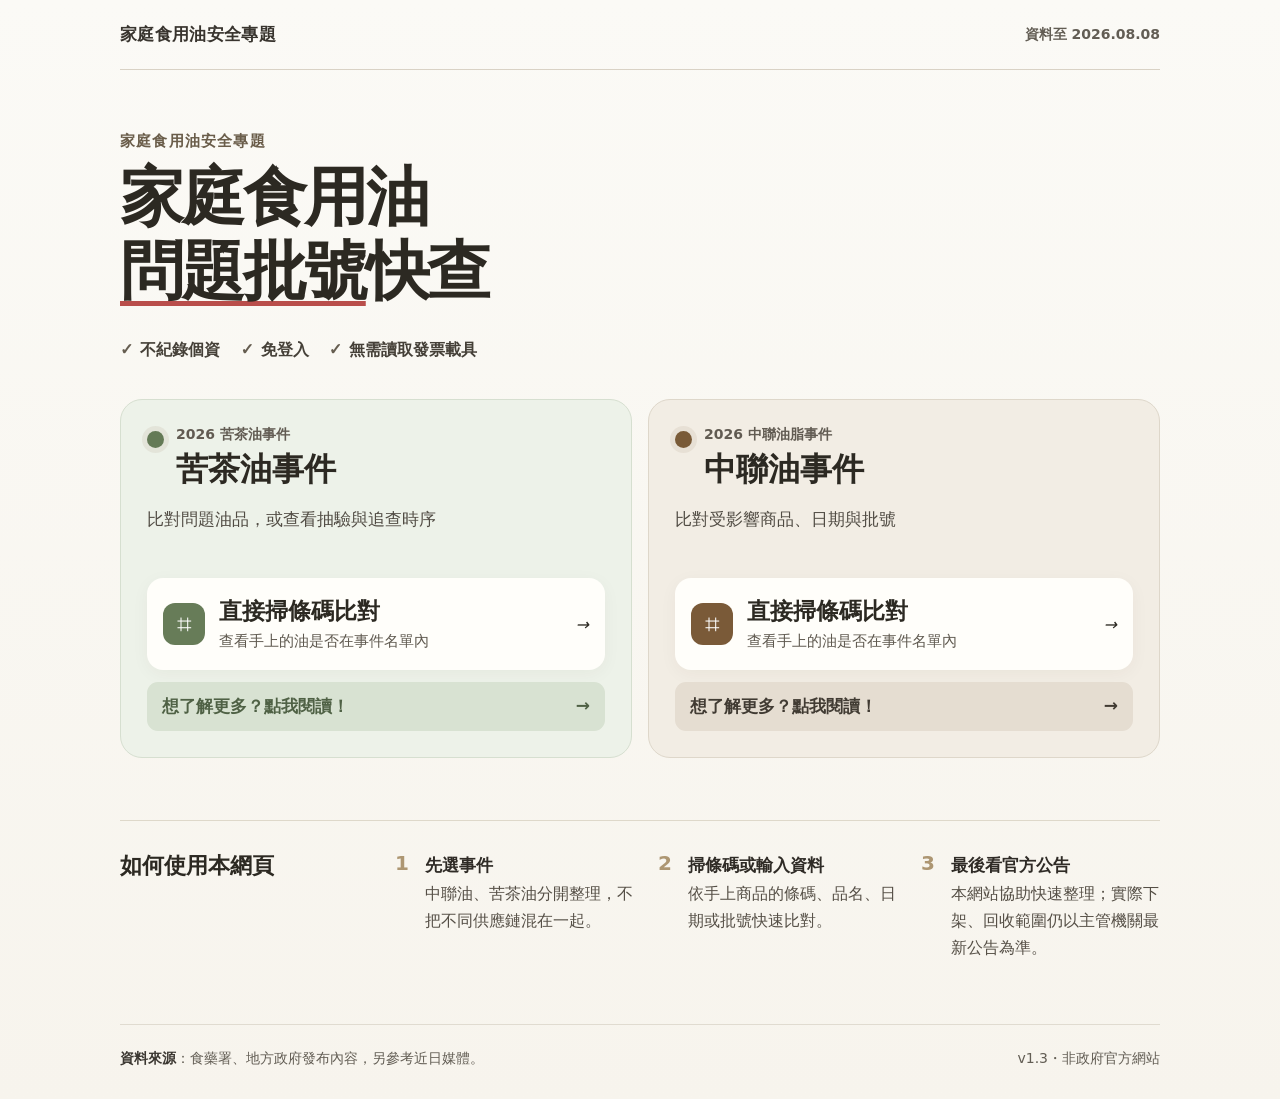
==== commit dd7f1a97: "Add files via upload" ====
--- a/index.html
+++ b/index.html
@@ -6,6 +6,11 @@
   <meta name="theme-color" content="#fbfaf6">
   <title>家庭食用油｜問題批號快查</title>
   <link rel="stylesheet" href="styles.css">
+  <style>
+    /* v1.3：保留 v1.2 長輩友善首頁，新增中聯油脂事件時序專頁。 */
+    .topbar{height:70px;border-bottom-color:#d9d2c5}.brand{font-size:17px;font-weight:900;letter-spacing:.02em;color:#38342e}.date{color:#625d54;font-size:14px;font-weight:650}.hero{padding:62px 0 36px}.kicker{color:#6a5d4a;font-size:15px;letter-spacing:.08em}.hero h1{font-size:clamp(44px,7vw,64px);line-height:1.16}.issueUnderline{text-decoration-line:underline;text-decoration-color:#b94e4b;text-decoration-thickness:5px;text-underline-offset:8px;text-decoration-skip-ink:none}.privacyPromise{margin-top:28px;display:flex;flex-wrap:wrap;gap:9px 20px;color:#454038;font-size:16px;font-weight:750;line-height:1.6}.privacyPromise span{display:flex;align-items:center;gap:7px}.privacyPromise span::before{content:"✓";color:#655d50;font-weight:950}.branch{padding:26px}.branchHead p{color:#615b52;font-size:14px}.branchHead h2{font-size:32px}.branchDesc{min-height:52px;color:#514c44;font-size:17px}.scanAction{min-height:92px;padding:17px 16px;grid-template-columns:44px 1fr auto;border-radius:16px}.scanAction b{font-size:23px}.scanAction small{margin-top:4px;color:#5f594f;font-size:15px;line-height:1.45}.storyAction{font-size:17px;font-weight:900;color:#413b33}.camellia .storyAction{background:#d8e2d2;color:#4f6145}.how{margin-top:62px;padding-bottom:62px}.how p{color:#554f46;font-size:16px}.how strong{color:#2f2b26;font-size:17px}.footer{padding:22px 0 30px;color:#625d54;font-size:14px;line-height:1.6}.footer strong{color:#3b3731}.back{padding:9px 12px;border:1px solid #ddd0c0;border-radius:10px;background:rgba(255,255,255,.66);font-size:15px}
+    @media(max-width:760px){.topbar{height:64px;margin:0 18px}.brand{font-size:15px}.date{font-size:13px}.hero{padding:42px 20px 32px}.hero h1{font-size:44px;line-height:1.2}.kicker{font-size:14px}.privacyPromise{margin-top:25px;gap:7px 16px;font-size:16px}.branch{padding:23px 20px;border-radius:18px}.branchHead p{font-size:14px}.branchHead h2{font-size:30px}.branchDesc{margin:10px 0 17px;font-size:17px}.scanAction{min-height:92px;padding:15px}.scanAction b{font-size:22px}.scanAction small{font-size:15px}.storyAction{padding:13px 14px;font-size:17px}.how{margin:46px 18px 0;padding:27px 0 46px;gap:20px}.how h2{font-size:25px}.how p{font-size:16px}.how strong{font-size:17px}.footer{flex-direction:column;gap:8px;font-size:14px}}
+  </style>
 </head>
 <body><div id="app"></div><script src="app.js"></script></body>
 </html>
--- a/styles.css
+++ b/styles.css
@@ -2,3 +2,5 @@
 .check{--accent:#745637;--pale:#f1ebe2;min-height:100vh;padding-bottom:30px}.check.camellia{--accent:#637954;--pale:#ecf2e8}.check .topbar,.checkHero,.panel,.help,.result,.checkFooter{max-width:720px;margin-left:auto;margin-right:auto}.back{color:var(--accent);font-size:12px;font-weight:850;text-decoration:none}.checkHero{padding:42px 0 24px}.checkHero p{margin:0 0 7px;color:var(--accent);font-size:10px;font-weight:900;letter-spacing:.12em}.checkHero h1{margin:0;font:700 42px "Noto Serif TC",serif}.checkHero span{display:block;margin-top:10px;color:#6f695f;font-size:14px;line-height:1.7}.panel{padding:22px;border:1px solid #ddd4c7;border-radius:20px;background:rgba(255,255,252,.9)}.cameraBtn{width:100%;padding:18px;border:0;border-radius:14px;background:var(--accent);color:#fff;text-align:left;font:inherit;font-weight:850;font-size:17px;cursor:pointer}.cameraBtn small{display:block;margin-top:3px;opacity:.78;font-size:10px}.or{margin:18px 0;text-align:center;color:#aaa298;font-size:9px}.panel label{display:block;margin-bottom:7px;font-size:12px;font-weight:800}.query{display:grid;grid-template-columns:1fr 88px;gap:8px}.query input{min-width:0;height:48px;padding:0 13px;border:1px solid #d9d2c8;border-radius:11px;font:inherit;font-size:15px}.query button{border:0;border-radius:11px;background:#3d3933;color:#fff;font:inherit;font-weight:850}.help,.result{margin-top:20px}.help{padding:24px 4px}.help h2{font:700 20px "Noto Serif TC",serif}.statusList{display:grid;grid-template-columns:84px 1fr;gap:12px 15px;align-items:start}.status{display:flex;align-items:center;gap:8px;font-size:11px;font-weight:900}.status i{width:22px;height:22px;flex:0 0 22px;border:1px solid #cfc8bd;border-radius:50%;box-shadow:0 0 0 3px rgba(60,55,48,.04)}.status.red i{background:#a94e4b}.status.yellow i{background:#d5a93a}.status.green i{background:#5d7954}.status.white i{background:#fff}.statusList p{margin:0;color:#777167;font-size:11px;line-height:1.65}.result{padding:24px;border:1px solid #ddd7cc;border-left:7px solid #ddd7cc;border-radius:17px;background:#fff}.result.red{border-left-color:#a94e4b;background:#fdf8f7}.result.yellow{border-left-color:#d5a93a;background:#fffaf0}.result.green{border-left-color:#5d7954;background:#f5faf3}.result h2{margin:3px 0 11px;font-size:21px}.result p{color:#655f56;font-size:13px;line-height:1.75}.result a{color:var(--accent);font-size:11px;font-weight:800}.dateInput{margin:14px 0;padding:14px;border:1px solid #e0d9ce;border-radius:11px}.dateInput input{width:100%;height:45px;margin-top:6px;padding:0 10px;font-size:17px}.checkFooter{margin-top:34px;padding-top:18px;border-top:1px solid var(--line);color:#989187;font-size:9px}.cameraLayer{position:fixed;inset:0;z-index:10;padding:18px;display:grid;place-items:center;background:rgba(21,20,17,.82)}.cameraCard{width:min(100%,520px);padding:14px;border-radius:18px;background:#171714;color:#fff;text-align:center}.cameraCard video{width:100%;aspect-ratio:3/4;object-fit:cover;border-radius:11px;background:#000}.cameraCard button{padding:9px 17px;border:0;border-radius:9px;background:#fff;font-weight:800}
 .storyTop{height:58px;max-width:1064px;margin:auto;display:flex;align-items:center;justify-content:space-between;border-bottom:1px solid var(--line)}.storyHero,.note,.timelineSection,.lanes,.method{max-width:1064px;margin:auto}.storyHero{padding:58px 0 48px}.storyHero h1{margin:15px 0;font:700 clamp(44px,7vw,72px)/1.13 "Noto Serif TC",serif}.storyHero p{max-width:760px;color:#5d594f;font-size:16px;line-height:1.8}.note{padding:24px 26px;border:1px solid #d4dfce;border-radius:18px;background:#edf2e9}.note h2{margin:0 0 8px;font:700 22px "Noto Serif TC",serif}.note p{margin:0;color:#596153;font-size:14px;line-height:1.8}.timelineSection,.lanes,.method{padding:62px 0}.sectionHead{display:flex;align-items:end;justify-content:space-between;gap:24px;margin-bottom:30px}.sectionHead h2{margin:4px 0 0;font:700 32px "Noto Serif TC",serif}.legend{display:grid;grid-template-columns:1fr 1fr;gap:10px 18px;color:var(--muted);font-size:11px}.legend span{display:flex;align-items:center;gap:8px}.dot{width:16px;height:16px;flex:0 0 16px;border-radius:50%;box-shadow:0 0 0 2px rgba(68,60,50,.05)}.actionDot{background:var(--leaf)}.alertDot{background:var(--flower)}.traceDot{background:var(--oil)}.judicialDot{background:var(--judicial)}.timeline{position:relative}.timeline:before{content:"";position:absolute;left:22px;top:20px;bottom:20px;width:2px;background:#ddd6c8}.event{--ec:var(--oil);display:grid;grid-template-columns:70px 1fr}.event.action{--ec:var(--leaf)}.event.alert{--ec:var(--flower)}.event.judicial{--ec:var(--judicial)}.eventDate{position:relative;width:46px;padding-top:62px;text-align:center;color:var(--ec);font-size:13px;font-weight:750;white-space:nowrap}.eventDate:after{content:"";position:absolute;left:3px;top:16px;width:39px;height:39px;background:var(--ec);border:4px solid var(--paper);border-radius:50%}.eventCard{margin-bottom:14px;padding:20px 18px;border:1px solid var(--line);border-left:4px solid var(--ec);border-radius:12px;background:rgba(255,254,251,.76)}.tag{display:inline-block;padding:5px 9px;border-radius:99px;color:var(--ec);background:#f5f1e9;font-size:11px;font-weight:800}.eventCard h3{margin:10px 0 6px;font-size:18px;line-height:1.5}.eventCard p{margin:0;color:#666156;font-size:14px;line-height:1.8}.eventCard a{display:inline-block;margin-top:13px;color:var(--ec);font-size:12px}.laneGrid{display:grid;grid-template-columns:repeat(3,1fr);gap:14px}.lane{padding:22px;border:1px solid #e7dfce;border-radius:14px;background:#f4efe4}.lane h3{font:700 22px "Noto Serif TC",serif}.lane p,.method p{color:#666156;font-size:13px;line-height:1.8}.method{border-top:1px solid var(--line)}.method h2{font:700 28px "Noto Serif TC",serif}.sources{display:flex;flex-wrap:wrap;gap:8px}.sources a{padding:9px 12px;border:1px solid var(--line);border-radius:7px;background:#fff;text-decoration:none;font-size:11px}.pending{max-width:720px;margin:18vh auto}.pending h1{font:700 52px/1.15 "Noto Serif TC",serif}.pending p{color:#726c62;line-height:1.8}.pending a{display:inline-block;margin-top:18px;padding:12px 15px;border-radius:10px;background:#765c3e;color:#fff;text-decoration:none;font-weight:800}
 @media(max-width:760px){.topbar,.storyTop{margin:0 18px}.hero{padding:46px 20px 30px}.hero h1{font-size:42px}.branchGrid{margin:0 15px;grid-template-columns:1fr;gap:12px}.branch{padding:21px 19px}.branchDesc{min-height:0;margin:9px 0 16px}.how{margin:45px 18px 0;grid-template-columns:1fr;gap:17px}.footer{margin:0 18px}.check .topbar,.checkHero,.panel,.help,.result,.checkFooter{margin-left:16px;margin-right:16px}.checkHero h1{font-size:36px}.panel{padding:17px}.query{grid-template-columns:1fr 72px}.statusList{grid-template-columns:82px 1fr}.storyHero,.note,.timelineSection,.lanes,.method{margin-left:16px;margin-right:16px}.storyHero{padding:48px 4px 42px}.storyHero h1{font-size:43px}.note{padding:20px 18px}.sectionHead{display:block}.legend{margin-top:18px;display:flex;flex-wrap:wrap}.timelineSection,.lanes,.method{padding-top:54px;padding-bottom:54px}.laneGrid{grid-template-columns:1fr}.pending{margin:16vh 20px}.pending h1{font-size:44px}}
+.unionStory{--oil:#7a5526}.unionStory .storyHero h1{color:#342c22}.delayBox{max-width:1064px;margin:0 auto 30px;padding:24px 32px;display:grid;grid-template-columns:1fr auto 1fr;align-items:center;gap:22px;border:1px solid #dccfb9;border-radius:18px;background:#f3eadc}.delayBox div{display:flex;align-items:baseline;gap:14px}.delayBox div:last-child{justify-content:flex-end}.delayBox strong{font:700 38px "Noto Serif TC",serif;color:#704b21}.delayBox span{color:#675d50;font-size:13px}.delayBox>b{color:#9a6b35;font-size:14px}.unionNote{background:#f7f1e7;border-color:#dfcfb7}.unionNote p{color:#625849}.unionStory .event.production{--ec:#7a5a38}.unionStory .event.warning{--ec:#a24d48}.unionStory .event.testing{--ec:#a47a32}.unionStory .event.official{--ec:#874338}.unionStory .event.penalty{--ec:#625651}.warningDot{background:#a24d48}.testingDot{background:#a47a32}.officialDot{background:#874338}.gapSection{max-width:1064px;margin:auto;padding:10px 0 70px}.gapSection h2{margin:4px 0 25px;font:700 32px "Noto Serif TC",serif}.gapGrid{display:grid;grid-template-columns:repeat(3,1fr);gap:14px}.gapGrid article{padding:24px;border:1px solid #dfd4c2;border-radius:14px;background:#f7f2e9}.gapGrid strong{color:#8b4d43;font:700 36px "Noto Serif TC",serif}.gapGrid h3{margin:8px 0;font-size:16px}.gapGrid p{margin:0;color:#675f54;font-size:13px;line-height:1.8}
+@media(max-width:760px){.gapSection{margin-left:16px;margin-right:16px}.gapGrid{grid-template-columns:1fr}.delayBox{margin:0 16px 20px;padding:20px;grid-template-columns:1fr;gap:10px}.delayBox div,.delayBox div:last-child{justify-content:flex-start}.delayBox>b{padding-left:4px}}
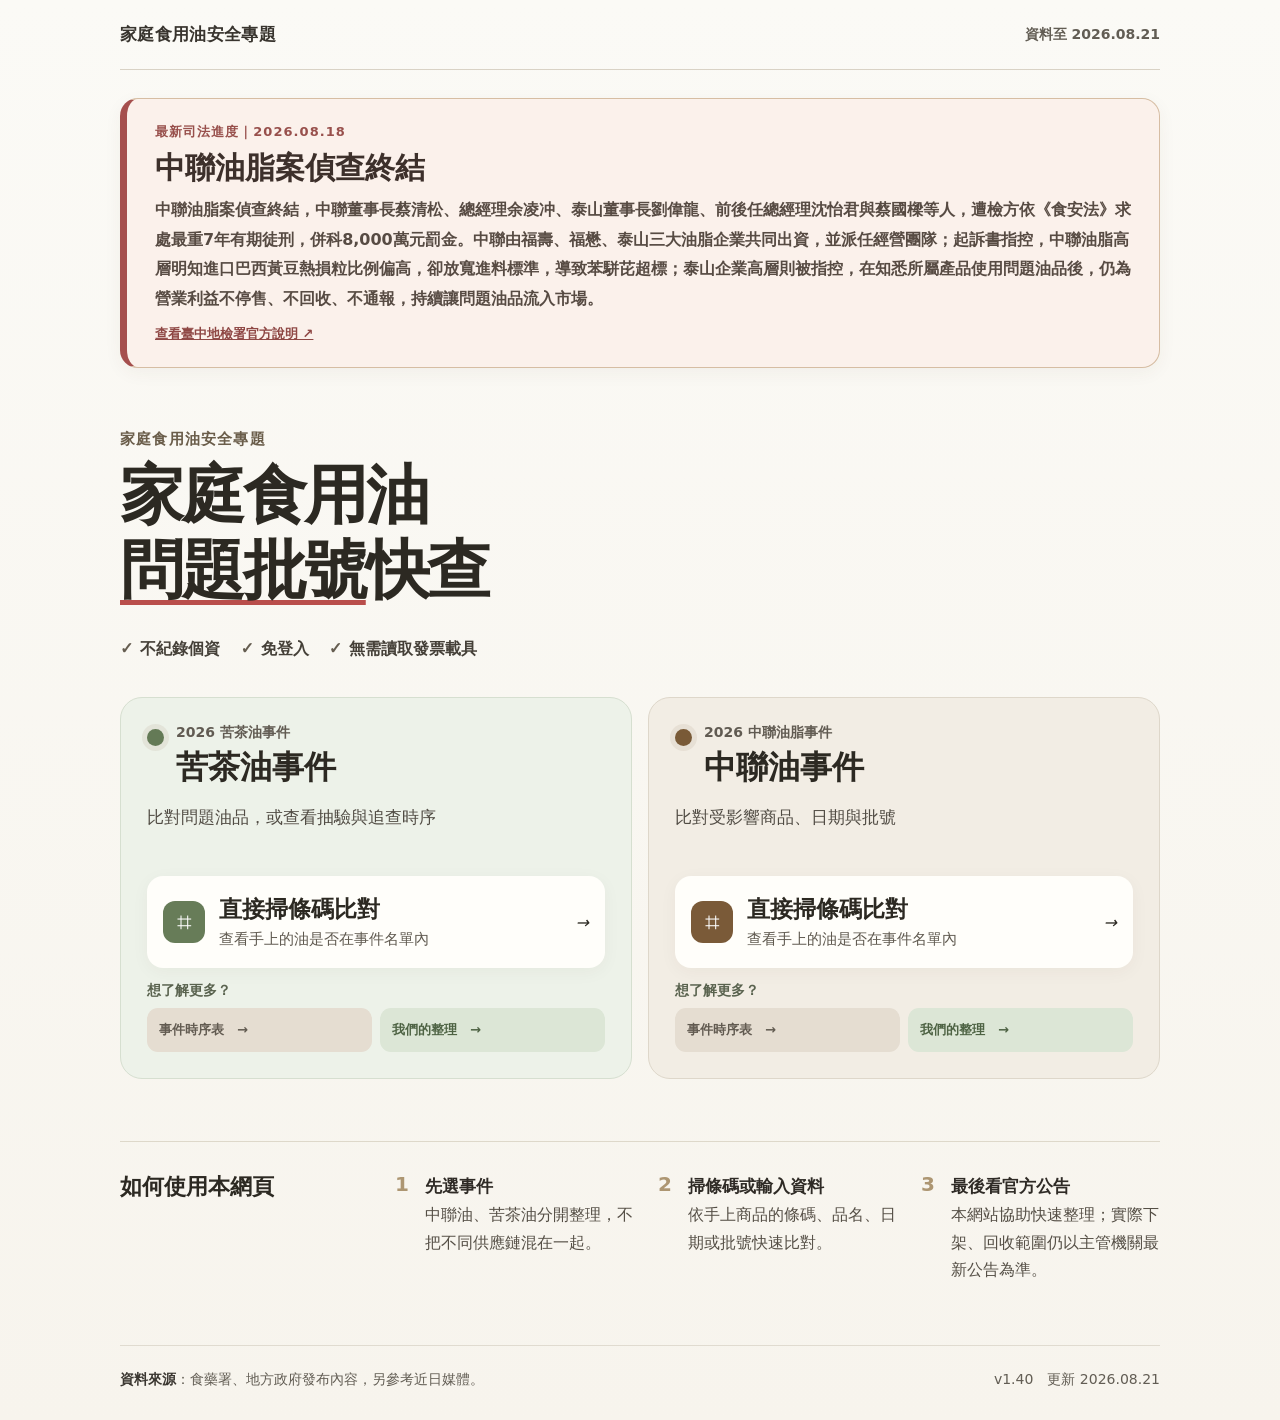
==== commit 011db4f8: "Add files via upload" ====
--- a/index.html
+++ b/index.html
@@ -12,5 +12,6 @@
     @media(max-width:760px){.topbar{height:64px;margin:0 18px}.brand{font-size:15px}.date{font-size:13px}.hero{padding:42px 20px 32px}.hero h1{font-size:44px;line-height:1.2}.kicker{font-size:14px}.privacyPromise{margin-top:25px;gap:7px 16px;font-size:16px}.branch{padding:23px 20px;border-radius:18px}.branchHead p{font-size:14px}.branchHead h2{font-size:30px}.branchDesc{margin:10px 0 17px;font-size:17px}.scanAction{min-height:92px;padding:15px}.scanAction b{font-size:22px}.scanAction small{font-size:15px}.storyAction{padding:13px 14px;font-size:17px}.how{margin:46px 18px 0;padding:27px 0 46px;gap:20px}.how h2{font-size:25px}.how p{font-size:16px}.how strong{font-size:17px}.footer{flex-direction:column;gap:8px;font-size:14px}}
   </style>
 </head>
-<body><div id="app"></div><script src="app.js"></script></body>
+<body><div id="app"></div><script src="downstream-mandatory-list.js"></script>
+<script src="app.js"></script></body>
 </html>
--- a/styles.css
+++ b/styles.css
@@ -4,3 +4,14 @@
 @media(max-width:760px){.topbar,.storyTop{margin:0 18px}.hero{padding:46px 20px 30px}.hero h1{font-size:42px}.branchGrid{margin:0 15px;grid-template-columns:1fr;gap:12px}.branch{padding:21px 19px}.branchDesc{min-height:0;margin:9px 0 16px}.how{margin:45px 18px 0;grid-template-columns:1fr;gap:17px}.footer{margin:0 18px}.check .topbar,.checkHero,.panel,.help,.result,.checkFooter{margin-left:16px;margin-right:16px}.checkHero h1{font-size:36px}.panel{padding:17px}.query{grid-template-columns:1fr 72px}.statusList{grid-template-columns:82px 1fr}.storyHero,.note,.timelineSection,.lanes,.method{margin-left:16px;margin-right:16px}.storyHero{padding:48px 4px 42px}.storyHero h1{font-size:43px}.note{padding:20px 18px}.sectionHead{display:block}.legend{margin-top:18px;display:flex;flex-wrap:wrap}.timelineSection,.lanes,.method{padding-top:54px;padding-bottom:54px}.laneGrid{grid-template-columns:1fr}.pending{margin:16vh 20px}.pending h1{font-size:44px}}
 .unionStory{--oil:#7a5526}.unionStory .storyHero h1{color:#342c22}.delayBox{max-width:1064px;margin:0 auto 30px;padding:24px 32px;display:grid;grid-template-columns:1fr auto 1fr;align-items:center;gap:22px;border:1px solid #dccfb9;border-radius:18px;background:#f3eadc}.delayBox div{display:flex;align-items:baseline;gap:14px}.delayBox div:last-child{justify-content:flex-end}.delayBox strong{font:700 38px "Noto Serif TC",serif;color:#704b21}.delayBox span{color:#675d50;font-size:13px}.delayBox>b{color:#9a6b35;font-size:14px}.unionNote{background:#f7f1e7;border-color:#dfcfb7}.unionNote p{color:#625849}.unionStory .event.production{--ec:#7a5a38}.unionStory .event.warning{--ec:#a24d48}.unionStory .event.testing{--ec:#a47a32}.unionStory .event.official{--ec:#874338}.unionStory .event.penalty{--ec:#625651}.warningDot{background:#a24d48}.testingDot{background:#a47a32}.officialDot{background:#874338}.gapSection{max-width:1064px;margin:auto;padding:10px 0 70px}.gapSection h2{margin:4px 0 25px;font:700 32px "Noto Serif TC",serif}.gapGrid{display:grid;grid-template-columns:repeat(3,1fr);gap:14px}.gapGrid article{padding:24px;border:1px solid #dfd4c2;border-radius:14px;background:#f7f2e9}.gapGrid strong{color:#8b4d43;font:700 36px "Noto Serif TC",serif}.gapGrid h3{margin:8px 0;font-size:16px}.gapGrid p{margin:0;color:#675f54;font-size:13px;line-height:1.8}
 @media(max-width:760px){.gapSection{margin-left:16px;margin-right:16px}.gapGrid{grid-template-columns:1fr}.delayBox{margin:0 16px 20px;padding:20px;grid-template-columns:1fr;gap:10px}.delayBox div,.delayBox div:last-child{justify-content:flex-start}.delayBox>b{padding-left:4px}}
+.unionHome .topbar .back{color:#6d502e}.unionEntry{max-width:1040px;margin:0 auto;padding:28px;border:1px solid #dccdb8;border-radius:22px;background:#f3eadc}.unionEntry .branchHead{display:flex;gap:12px;align-items:flex-start}.unionEntry .branchHead p{margin:0 0 4px;color:#81796e;font-size:10px;font-weight:800}.unionEntry .branchHead h2{margin:0;font:700 32px "Noto Serif TC",serif}.unionEntry .branchDesc{margin:14px 0 20px;min-height:0;color:#625849;font-size:15px;line-height:1.7}.unionEntry .branchDot{background:#795a37}.unionActions{display:grid;grid-template-columns:1fr 1fr;gap:8px;margin-top:12px}.unionActions a{padding:13px 15px;border-radius:11px;background:#e5ddd1;color:#625b51;text-decoration:none;font-size:14px;font-weight:850}.unionActions a:last-child{background:#e0cfae;color:#67491f}.brandName{font-weight:950}.productName{font-weight:780;color:#4d4438}.unionReport .reportSection strong,.unionReport .reportCallout strong{font-weight:950}.unionReport .reportTable td:first-child{width:18%}.unionReport .reportLanes h3{margin-top:0}.unionReport .reportLanes p{margin-bottom:0}.unionStory .brandName{font-weight:950}.unionStory .productName{font-weight:780;color:#4d4438}.unionStory .eventCard h3 .brandName,.unionStory .eventCard h3 .productName{font-size:inherit}.unionCheck{--accent:#76542d;--pale:#f3eadc}.unionCheck .status.yellow i{background:#d5a93a}.unionCheck .result strong{font-weight:950}.unionCheck .result .productName{font-weight:780}
+@media(max-width:760px){.unionEntry{margin:0 15px;padding:22px 19px}.unionEntry .branchHead h2{font-size:29px}.unionActions{grid-template-columns:1fr}.unionReport .reportTable td:first-child{width:auto}}
+.morePrompt{margin-top:14px;color:#59624e;font-size:14px;font-weight:850}.storyLinks{display:grid;grid-template-columns:1fr 1fr;gap:8px;margin-top:8px}.storyLinks a{padding:13px 12px;border-radius:11px;background:#dce6d6;color:#4e6344;text-decoration:none;font-size:13px;font-weight:850}.storyLinks a:first-child{background:#e5ddd1;color:#625b51}.reportPage{--report-green:#607451;--report-ink:#312f29}.reportHero,.reportSection,.reportSources{max-width:820px;margin-left:auto;margin-right:auto}.reportHero{padding:64px 0 38px}.reportHero h1{margin:0;font:700 clamp(46px,7vw,68px)/1.1 "Noto Serif TC",serif;color:var(--report-ink)}.reportSubtitle{margin:8px 0 20px;color:var(--report-green);font-size:22px;font-weight:850}.reportIntro{max-width:660px;color:#686259;font-size:16px;line-height:1.85}.reportSection{padding:34px 0;border-top:1px solid var(--line)}.reportSection h2{margin:0 0 12px;font:700 27px/1.35 "Noto Serif TC",serif}.reportSection p,.reportSection li,.reportQuestions span{color:#625e55;font-size:14px;line-height:1.85}.reportConclusion{padding:24px 26px;margin-bottom:10px;border:1px solid #d5dfd0;border-radius:17px;background:#edf2e9}.reportConclusion p{margin:0}.reportTableWrap{overflow-x:auto;margin:17px 0}.reportTable{width:100%;border-collapse:collapse;min-width:680px;background:#fffefa;font-size:13px}.reportTable th,.reportTable td{padding:13px 14px;border:1px solid #e1dbd0;text-align:left;vertical-align:top;line-height:1.7}.reportTable th{background:#f1ede4;color:#4f4a41;font-weight:900}.reportTable td:first-child{width:28%}.reportCallout{padding:17px 18px;border-left:4px solid #a54f4d;background:#fbf2ef;color:#62564f;font-size:14px;line-height:1.85}.reportStatus{display:inline-block;font-weight:900}.reportStatus.red{color:#a54f4d}.reportStatus.yellow{color:#ad7b1e}.reportStatus.trace{color:#6d7860}.reportLanes{display:grid;grid-template-columns:repeat(3,1fr);gap:12px}.reportLanes article{padding:18px;border:1px solid #e1dbcf;border-radius:13px;background:#f7f4ec}.reportLanes h3{margin:0 0 7px;font-size:18px}.reportLanes p{margin:0;font-size:13px}.reportBoundary{margin-top:17px;padding:14px 16px;border-radius:10px;background:#f3eee5}.reportQuestions{display:grid;gap:10px}.reportQuestions div{display:grid;grid-template-columns:220px 1fr;gap:15px;padding:13px 0;border-bottom:1px solid #e7e1d7}.reportQuestions strong{font-size:14px}.reportQuestions span{font-size:13px}.consumer ol{margin:0;padding-left:22px}.reportSources{padding:30px 0}.reportSources p{color:#625e55;font-size:13px;line-height:1.8}.reportSources .sources a{background:#fffefa}.reportPage .footer{max-width:820px}
+.externalTopic{max-width:1040px;margin:0 auto 34px;padding:22px 0;border-top:1px solid var(--line)}.externalTopic a{display:flex;align-items:center;justify-content:space-between;gap:16px;padding:17px 18px;border:1px solid #ded7ca;border-radius:12px;background:#fffefa;color:#494238;text-decoration:none}.externalTopic span{font-size:16px;font-weight:850}.externalTopic b{font-size:14px;color:#76521d}
+@media(max-width:760px){.storyLinks{grid-template-columns:1fr}.externalTopic{margin:0 18px 30px}.externalTopic a{display:block}.externalTopic span,.externalTopic b{display:block}.externalTopic b{margin-top:6px}.reportHero,.reportSection,.reportSources{margin-left:18px;margin-right:18px}.reportHero{padding:48px 0 30px}.reportHero h1{font-size:45px}.reportSubtitle{font-size:19px}.reportIntro{font-size:14px}.reportSection{padding:28px 0}.reportSection h2{font-size:24px}.reportConclusion{margin-left:0;margin-right:0;padding:20px}.reportLanes{grid-template-columns:1fr}.reportQuestions div{grid-template-columns:1fr;gap:2px}.reportPage .footer{margin-left:18px;margin-right:18px}}
+.indictmentAlert{max-width:1040px;margin:28px auto 0;padding:24px 28px;border:1px solid #d6bda3;border-left:7px solid #a54f4d;border-radius:18px;background:#fbf1eb;box-shadow:0 5px 18px rgba(85,52,35,.05)}
+.indictmentKicker{color:#98504c;font-size:13px;font-weight:900;letter-spacing:.08em}
+.indictmentAlert h2{margin:7px 0 8px;font:700 30px/1.3 "Noto Serif TC",serif;color:#3d302b}
+.indictmentCopy{margin:0;color:#574b43;font-size:16px;font-weight:650;line-height:1.85}
+.indictmentLink{display:inline-block;margin-top:12px;color:#8f4845;font-size:13px;font-weight:850}
+@media(max-width:760px){.indictmentAlert{margin:20px 16px 0;padding:20px 17px;border-left-width:5px}.indictmentAlert h2{font-size:27px}.indictmentCopy{font-size:15px;line-height:1.8}}
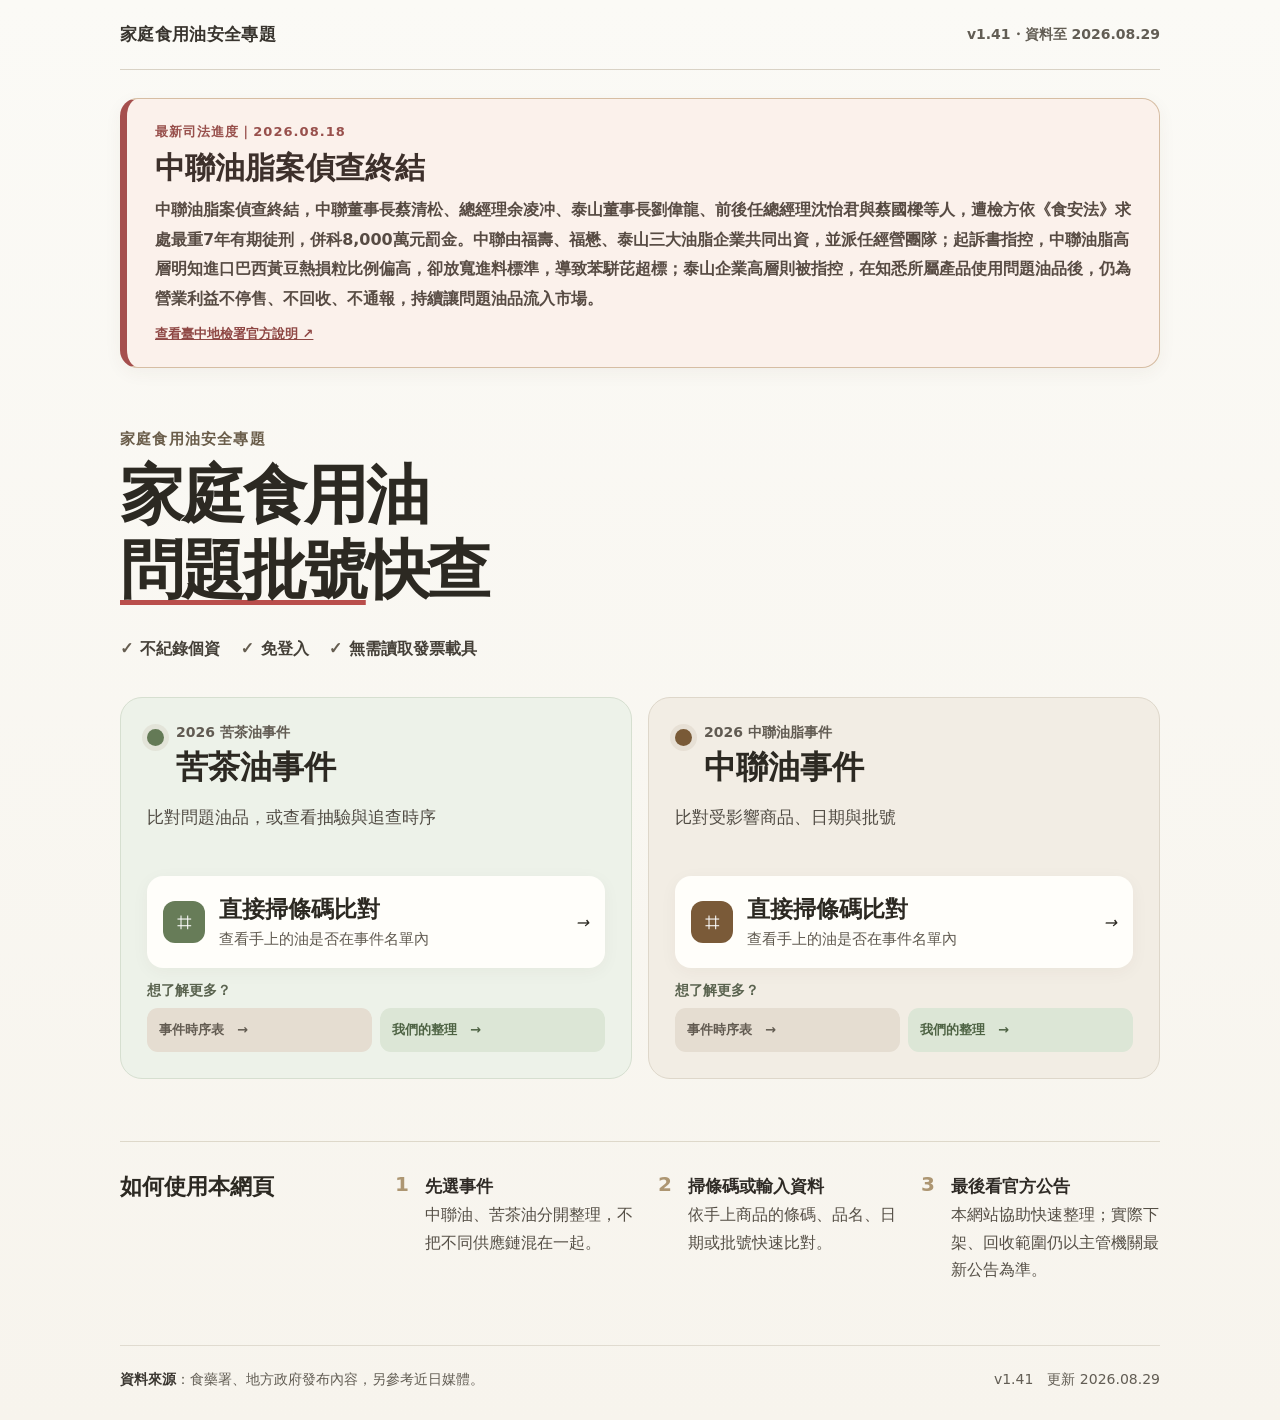
==== commit 4632d377: "Add files via upload" ====
--- a/index.html
+++ b/index.html
@@ -12,6 +12,5 @@
     @media(max-width:760px){.topbar{height:64px;margin:0 18px}.brand{font-size:15px}.date{font-size:13px}.hero{padding:42px 20px 32px}.hero h1{font-size:44px;line-height:1.2}.kicker{font-size:14px}.privacyPromise{margin-top:25px;gap:7px 16px;font-size:16px}.branch{padding:23px 20px;border-radius:18px}.branchHead p{font-size:14px}.branchHead h2{font-size:30px}.branchDesc{margin:10px 0 17px;font-size:17px}.scanAction{min-height:92px;padding:15px}.scanAction b{font-size:22px}.scanAction small{font-size:15px}.storyAction{padding:13px 14px;font-size:17px}.how{margin:46px 18px 0;padding:27px 0 46px;gap:20px}.how h2{font-size:25px}.how p{font-size:16px}.how strong{font-size:17px}.footer{flex-direction:column;gap:8px;font-size:14px}}
   </style>
 </head>
-<body><div id="app"></div><script src="downstream-mandatory-list.js"></script>
-<script src="app.js"></script></body>
+<body><div id="app"></div><script src="app.js"></script></body>
 </html>
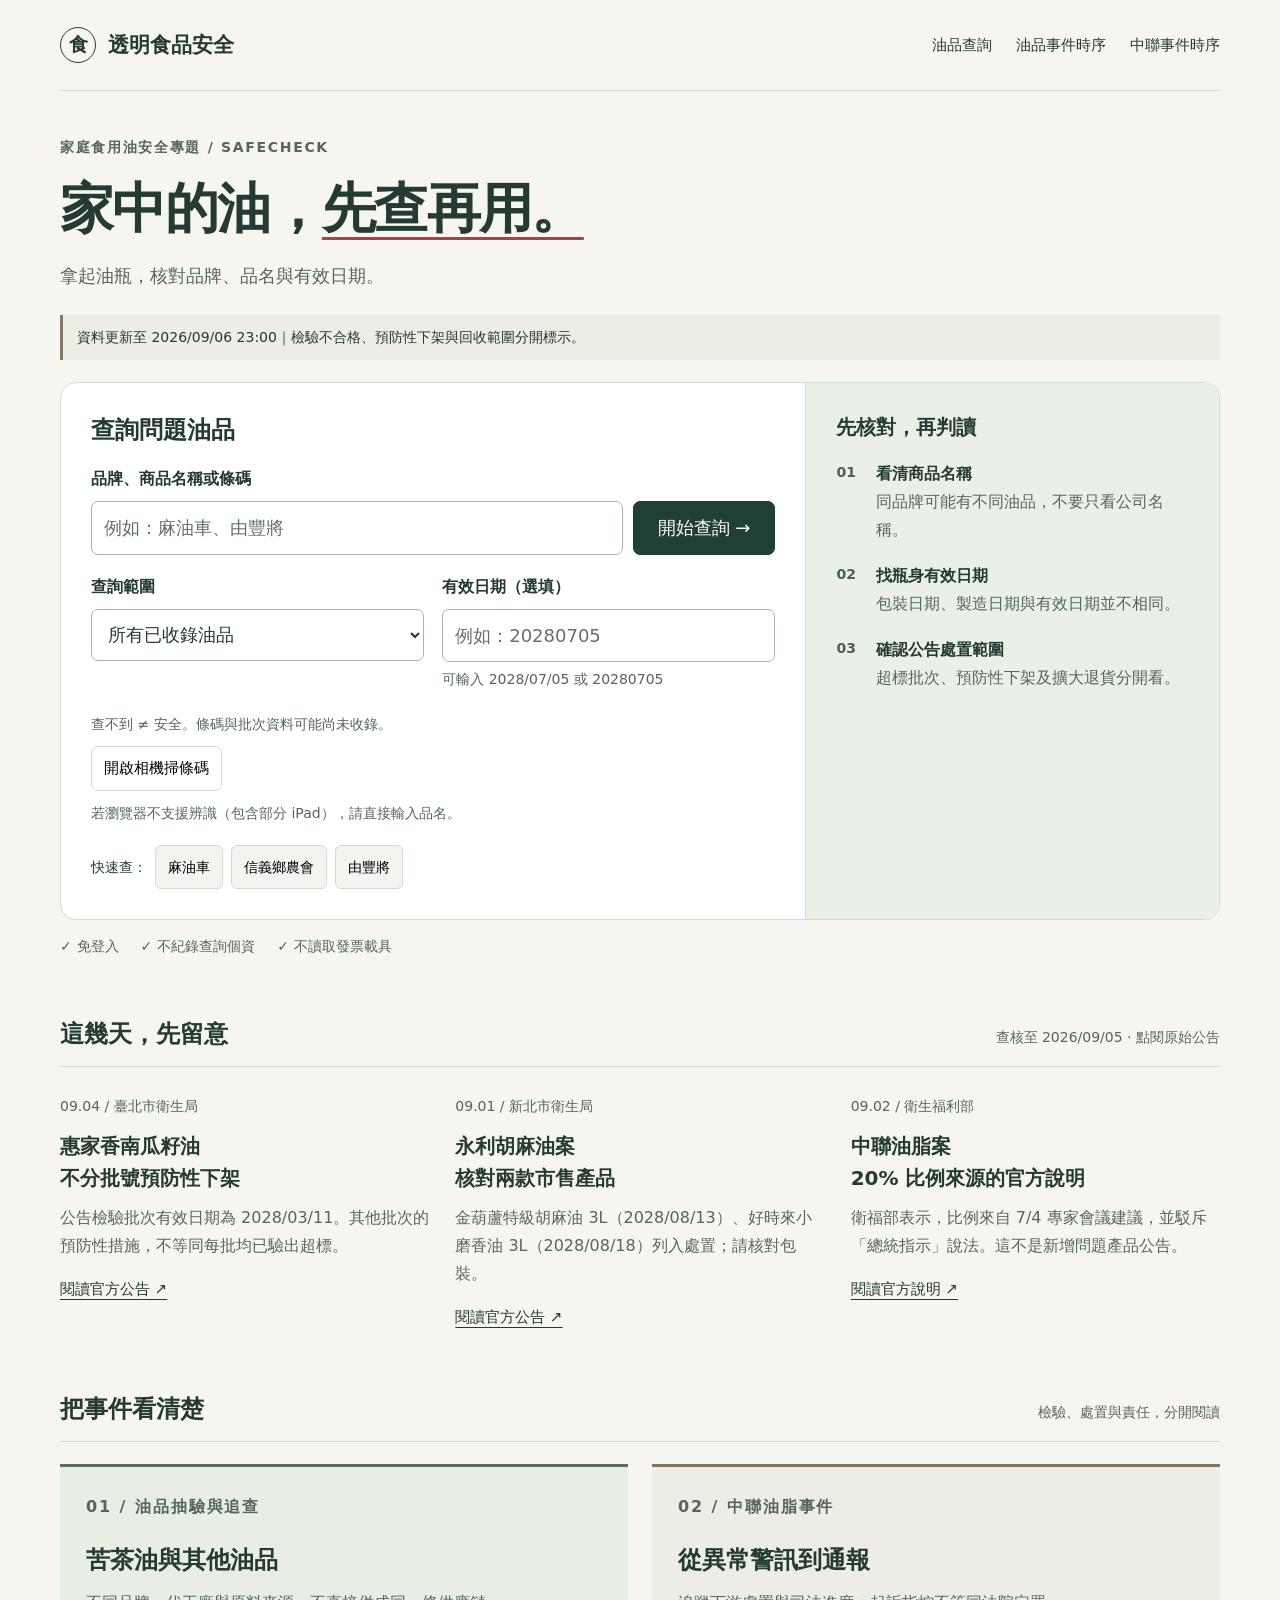
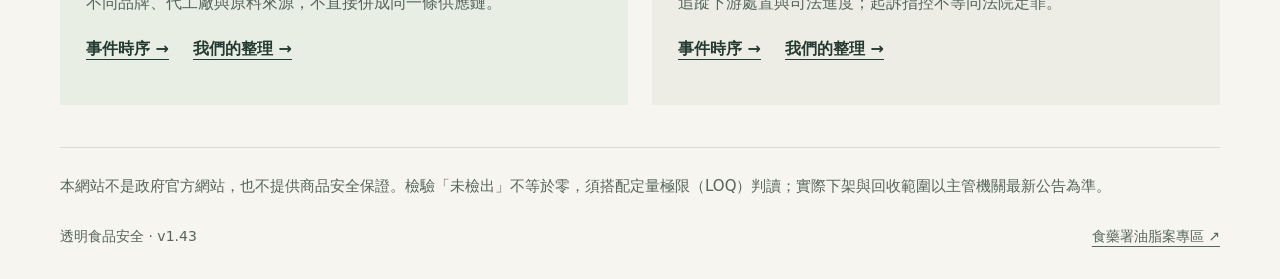
==== commit 87486712: "Add files via upload" ====
--- a/index.html
+++ b/index.html
@@ -1,16 +1,20 @@
 <!doctype html>
 <html lang="zh-Hant-TW">
 <head>
-  <meta charset="utf-8">
-  <meta name="viewport" content="width=device-width,initial-scale=1,viewport-fit=cover">
-  <meta name="theme-color" content="#fbfaf6">
-  <title>家庭食用油｜問題批號快查</title>
-  <link rel="stylesheet" href="styles.css">
-  <style>
-    /* v1.3：保留 v1.2 長輩友善首頁，新增中聯油脂事件時序專頁。 */
-    .topbar{height:70px;border-bottom-color:#d9d2c5}.brand{font-size:17px;font-weight:900;letter-spacing:.02em;color:#38342e}.date{color:#625d54;font-size:14px;font-weight:650}.hero{padding:62px 0 36px}.kicker{color:#6a5d4a;font-size:15px;letter-spacing:.08em}.hero h1{font-size:clamp(44px,7vw,64px);line-height:1.16}.issueUnderline{text-decoration-line:underline;text-decoration-color:#b94e4b;text-decoration-thickness:5px;text-underline-offset:8px;text-decoration-skip-ink:none}.privacyPromise{margin-top:28px;display:flex;flex-wrap:wrap;gap:9px 20px;color:#454038;font-size:16px;font-weight:750;line-height:1.6}.privacyPromise span{display:flex;align-items:center;gap:7px}.privacyPromise span::before{content:"✓";color:#655d50;font-weight:950}.branch{padding:26px}.branchHead p{color:#615b52;font-size:14px}.branchHead h2{font-size:32px}.branchDesc{min-height:52px;color:#514c44;font-size:17px}.scanAction{min-height:92px;padding:17px 16px;grid-template-columns:44px 1fr auto;border-radius:16px}.scanAction b{font-size:23px}.scanAction small{margin-top:4px;color:#5f594f;font-size:15px;line-height:1.45}.storyAction{font-size:17px;font-weight:900;color:#413b33}.camellia .storyAction{background:#d8e2d2;color:#4f6145}.how{margin-top:62px;padding-bottom:62px}.how p{color:#554f46;font-size:16px}.how strong{color:#2f2b26;font-size:17px}.footer{padding:22px 0 30px;color:#625d54;font-size:14px;line-height:1.6}.footer strong{color:#3b3731}.back{padding:9px 12px;border:1px solid #ddd0c0;border-radius:10px;background:rgba(255,255,255,.66);font-size:15px}
-    @media(max-width:760px){.topbar{height:64px;margin:0 18px}.brand{font-size:15px}.date{font-size:13px}.hero{padding:42px 20px 32px}.hero h1{font-size:44px;line-height:1.2}.kicker{font-size:14px}.privacyPromise{margin-top:25px;gap:7px 16px;font-size:16px}.branch{padding:23px 20px;border-radius:18px}.branchHead p{font-size:14px}.branchHead h2{font-size:30px}.branchDesc{margin:10px 0 17px;font-size:17px}.scanAction{min-height:92px;padding:15px}.scanAction b{font-size:22px}.scanAction small{font-size:15px}.storyAction{padding:13px 14px;font-size:17px}.how{margin:46px 18px 0;padding:27px 0 46px;gap:20px}.how h2{font-size:25px}.how p{font-size:16px}.how strong{font-size:17px}.footer{flex-direction:column;gap:8px;font-size:14px}}
-  </style>
+<meta charset="utf-8">
+<meta name="viewport" content="width=device-width,initial-scale=1,viewport-fit=cover">
+<meta name="theme-color" content="#203f35">
+<meta name="description" content="家庭食用油問題批號查詢。核對品名與日期，分開閱讀下架資訊、檢驗結果及事件時序。">
+<title>透明食品安全｜家中的油，先查再用</title>
+<link rel="stylesheet" href="styles.css">
+<link rel="stylesheet" href="homepage.css">
 </head>
-<body><div id="app"></div><script src="app.js"></script></body>
+<body>
+<a class="skip-link" href="#app">跳至主要內容</a>
+<div id="app" tabindex="-1"></div>
+<noscript><p>查詢需要 JavaScript。您仍可閱讀 <a href="camellia-report.html">苦茶油整理</a>、<a href="union-report.html">中聯油脂整理</a>，或前往 <a href="https://www.fda.gov.tw/TC/site13712.aspx">食藥署油脂案專區</a>。</p></noscript>
+<script src="app.js"></script>
+<script src="release-data.js"></script>
+<script src="homepage.js"></script>
+</body>
 </html>
--- a/styles.css
+++ b/styles.css
@@ -15,3 +15,4 @@
 .indictmentCopy{margin:0;color:#574b43;font-size:16px;font-weight:650;line-height:1.85}
 .indictmentLink{display:inline-block;margin-top:12px;color:#8f4845;font-size:13px;font-weight:850}
 @media(max-width:760px){.indictmentAlert{margin:20px 16px 0;padding:20px 17px;border-left-width:5px}.indictmentAlert h2{font-size:27px}.indictmentCopy{font-size:15px;line-height:1.8}}
+
--- a/homepage.css
+++ b/homepage.css
@@ -0,0 +1,76 @@
+/* Responsive redesign: existing report styles remain independent. */
+:root{--sc-ink:#243b32;--sc-muted:#55665b;--sc-paper:#f6f5ef;--sc-line:#d4dbd1;--sc-green:#203f35}
+*{box-sizing:border-box}
+body{margin:0;background:var(--sc-paper);color:var(--sc-ink)}
+.skip-link{position:fixed;top:-100px;left:12px;z-index:50;background:white;padding:16px}
+.skip-link:focus{top:12px}
+a:focus-visible,button:focus-visible,input:focus-visible,select:focus-visible{outline:3px solid #826224;outline-offset:4px}
+.sc{font-family:system-ui,-apple-system,"Noto Sans TC",sans-serif;font-size:18px;line-height:1.75;max-width:1240px;margin:auto;padding:0 40px}
+.sc a{color:inherit;text-underline-offset:5px}
+.sc button,.sc input,.sc select{font:inherit}
+.sc-head{display:flex;align-items:center;justify-content:space-between;gap:24px;padding:23px 0;border-bottom:1px solid var(--sc-line)}
+.sc-brand{display:flex;align-items:center;gap:12px;font-size:21px;font-weight:800;text-decoration:none;white-space:nowrap}
+.sc-mark{border:1px solid var(--sc-green);height:36px;width:36px;display:grid;place-items:center;border-radius:50%;font-size:19px}
+.sc-nav{display:flex;flex-wrap:wrap;gap:24px;font-size:15px}
+.sc-nav a{min-height:44px;display:flex;align-items:center;text-decoration:none}
+.sc-nav a:hover{text-decoration:underline}
+.sc-intro{padding:44px 0 24px}
+.sc-eyebrow{font-size:14px;letter-spacing:.12em;color:var(--sc-muted);margin:0 0 14px;font-weight:700}
+.sc h1{font-size:clamp(32px,4.4vw,54px);font-weight:700;line-height:1.3;letter-spacing:-.03em;margin:0 0 16px}
+.sc h1 em{font-style:normal;text-decoration:underline;text-decoration-color:#ab433a;text-decoration-thickness:3px;text-underline-offset:10px}
+.sc-intro>p:last-child{margin:0;color:var(--sc-muted)}
+.sc-workspace{display:grid;grid-template-columns:minmax(0,1.8fr) minmax(270px,1fr);border:1px solid var(--sc-line);border-radius:16px;overflow:hidden;background:#fff}
+.sc-search{padding:30px}
+.sc h2{font-size:24px;line-height:1.45;margin:0 0 18px}
+.sc-search label{display:block;font-size:16px;font-weight:700;margin-bottom:8px}
+.sc-search input,.sc-search select{width:100%;border:1px solid #a7b5aa;border-radius:7px;background:white;min-height:52px;padding:10px 12px;color:var(--sc-ink);min-width:0}
+.sc-search input::placeholder{color:#637166;opacity:1}
+.sc-queryrow{display:flex;gap:10px}
+.sc-primary{border:1px solid var(--sc-green);border-radius:7px;background:var(--sc-green);color:white;padding:10px 24px;min-height:52px;cursor:pointer;white-space:nowrap;font-weight:700}
+.sc-primary:hover{background:#345746}
+.sc-filters{display:grid;grid-template-columns:1fr 1fr;gap:18px;margin:18px 0}
+.sc-helper{font-size:14px;color:var(--sc-muted);margin:10px 0}
+.sc-quick{display:flex;flex-wrap:wrap;gap:8px;align-items:center;font-size:14px;margin-top:20px}
+.sc-quick button{background:#f1f4ef;border:1px solid var(--sc-line);padding:7px 12px;border-radius:6px;min-height:44px;cursor:pointer}
+.sc-guide{background:#eaf0e7;padding:30px;border-left:1px solid var(--sc-line)}
+.sc-guide h2{font-size:20px}
+.sc-steps{list-style:none;margin:0;padding:0;counter-reset:steps}
+.sc-steps li{counter-increment:steps;display:grid;grid-template-columns:28px 1fr;gap:12px;margin:0 0 18px;font-size:16px}
+.sc-steps li:before{content:counter(steps,decimal-leading-zero);font-size:14px;font-weight:700;color:#4a6251}
+.sc-steps strong{display:block;font-weight:750}
+.sc-steps p{margin:0;color:var(--sc-muted)}
+.sc-privacy{display:flex;flex-wrap:wrap;gap:8px 22px;padding:14px 0;font-size:14px;color:var(--sc-muted)}
+.sc-privacy span:before{content:"✓ ";font-weight:700}
+.sc-results:empty{display:none}
+.sc-results{margin:24px 0}
+.sc-results .result{margin:14px 0;padding:22px;border-radius:9px;box-shadow:none}
+.sc-results .result h3{font-size:21px;line-height:1.5;margin:12px 0}
+.sc-results .result p{font-size:16px;line-height:1.8;margin:10px 0}
+.sc-result-type{font-size:14px;font-weight:700}
+.sc-empty{border:1px solid var(--sc-line);padding:24px;background:white}
+.sc-section{margin-top:44px}
+.sc-section-head{display:flex;align-items:baseline;justify-content:space-between;gap:20px;border-bottom:1px solid var(--sc-line);padding-bottom:14px}
+.sc-section-head h2{margin:0}
+.sc-section-head span{font-size:14px;color:var(--sc-muted)}
+.sc-news{display:grid;grid-template-columns:repeat(3,minmax(0,1fr));gap:26px;margin-top:22px}
+.sc-news article{min-width:0}
+.sc-news time{font-size:14px;color:var(--sc-muted)}
+.sc-news h3{font-size:20px;line-height:1.6;margin:10px 0}
+.sc-news p{font-size:16px;color:var(--sc-muted);margin:0 0 12px}
+.sc-news a{font-size:15px;display:inline-block;min-height:44px}
+.sc-topics{display:grid;grid-template-columns:1fr 1fr;gap:24px;margin-top:22px}
+.sc-topic{background:#e9eee5;border-top:3px solid #58715a;padding:26px}
+.sc-topic:last-child{background:#eeede5;border-color:#82775e}
+.sc-topic h3{font-size:24px;margin:0 0 8px}
+.sc-topic p{font-size:16px;color:var(--sc-muted);margin:0 0 18px}
+.sc-topic-links{display:flex;flex-wrap:wrap;gap:12px 24px;font-size:16px;font-weight:700}
+.sc-topic-links a{min-height:44px}
+.sc-disclaimer{border-top:1px solid var(--sc-line);margin-top:42px;padding:25px 0;font-size:15px;color:var(--sc-muted)}
+.sc-footer{display:flex;justify-content:space-between;gap:20px;padding:0 0 30px;font-size:14px;color:var(--sc-muted)}
+.sc-stage{font-size:14px;padding:10px 14px;background:#eeede5;border-left:3px solid #82775e;margin:0 0 22px}
+.sc-camera{background:white;border:1px solid var(--sc-line);border-radius:7px;padding:8px 12px;min-height:44px;cursor:pointer;font-size:15px!important}
+.sc-loading{font-size:15px}
+@media(min-width:700px) and (max-width:1099px){.sc{padding:0 28px}.sc-workspace{grid-template-columns:1fr}.sc-guide{border-left:0;border-top:1px solid var(--sc-line);padding:24px}.sc-steps{display:grid;grid-template-columns:repeat(3,minmax(0,1fr));gap:18px}.sc-steps li{margin:0}.sc-news{gap:20px}.sc-head{gap:18px}.sc-nav{gap:16px}}
+@media(max-width:699px){.sc{padding:0 18px;font-size:17px}.sc-head{padding:15px 0;align-items:flex-start;gap:8px;flex-direction:column}.sc-brand{font-size:19px}.sc-nav{gap:22px;font-size:14px}.sc-intro{padding:28px 0 20px}.sc h1{font-size:34px}.sc-workspace{grid-template-columns:1fr}.sc-search{padding:20px 17px}.sc-queryrow{flex-direction:column}.sc-primary{width:100%}.sc-filters{grid-template-columns:1fr;gap:14px}.sc-guide{border-left:0;border-top:1px solid var(--sc-line);padding:22px 18px}.sc-guide h2{margin-bottom:18px}.sc-steps li{margin-bottom:14px}.sc-section{margin-top:30px}.sc-section-head{align-items:flex-start;flex-direction:column;gap:6px}.sc-news,.sc-topics{grid-template-columns:1fr;gap:20px}.sc-news article{border-bottom:1px solid var(--sc-line);padding-bottom:8px}.sc-topic{padding:22px}.sc-footer{flex-direction:column;gap:8px}.sc-results .result{padding:18px}.sc h2{font-size:22px}}
+@media(prefers-reduced-motion:reduce){*{scroll-behavior:auto!important}}
+@media print{.sc-nav,.sc-primary,.sc-camera,.sc-quick{display:none}.sc{padding:0}.sc-workspace{display:block}.sc-guide{display:none}}
